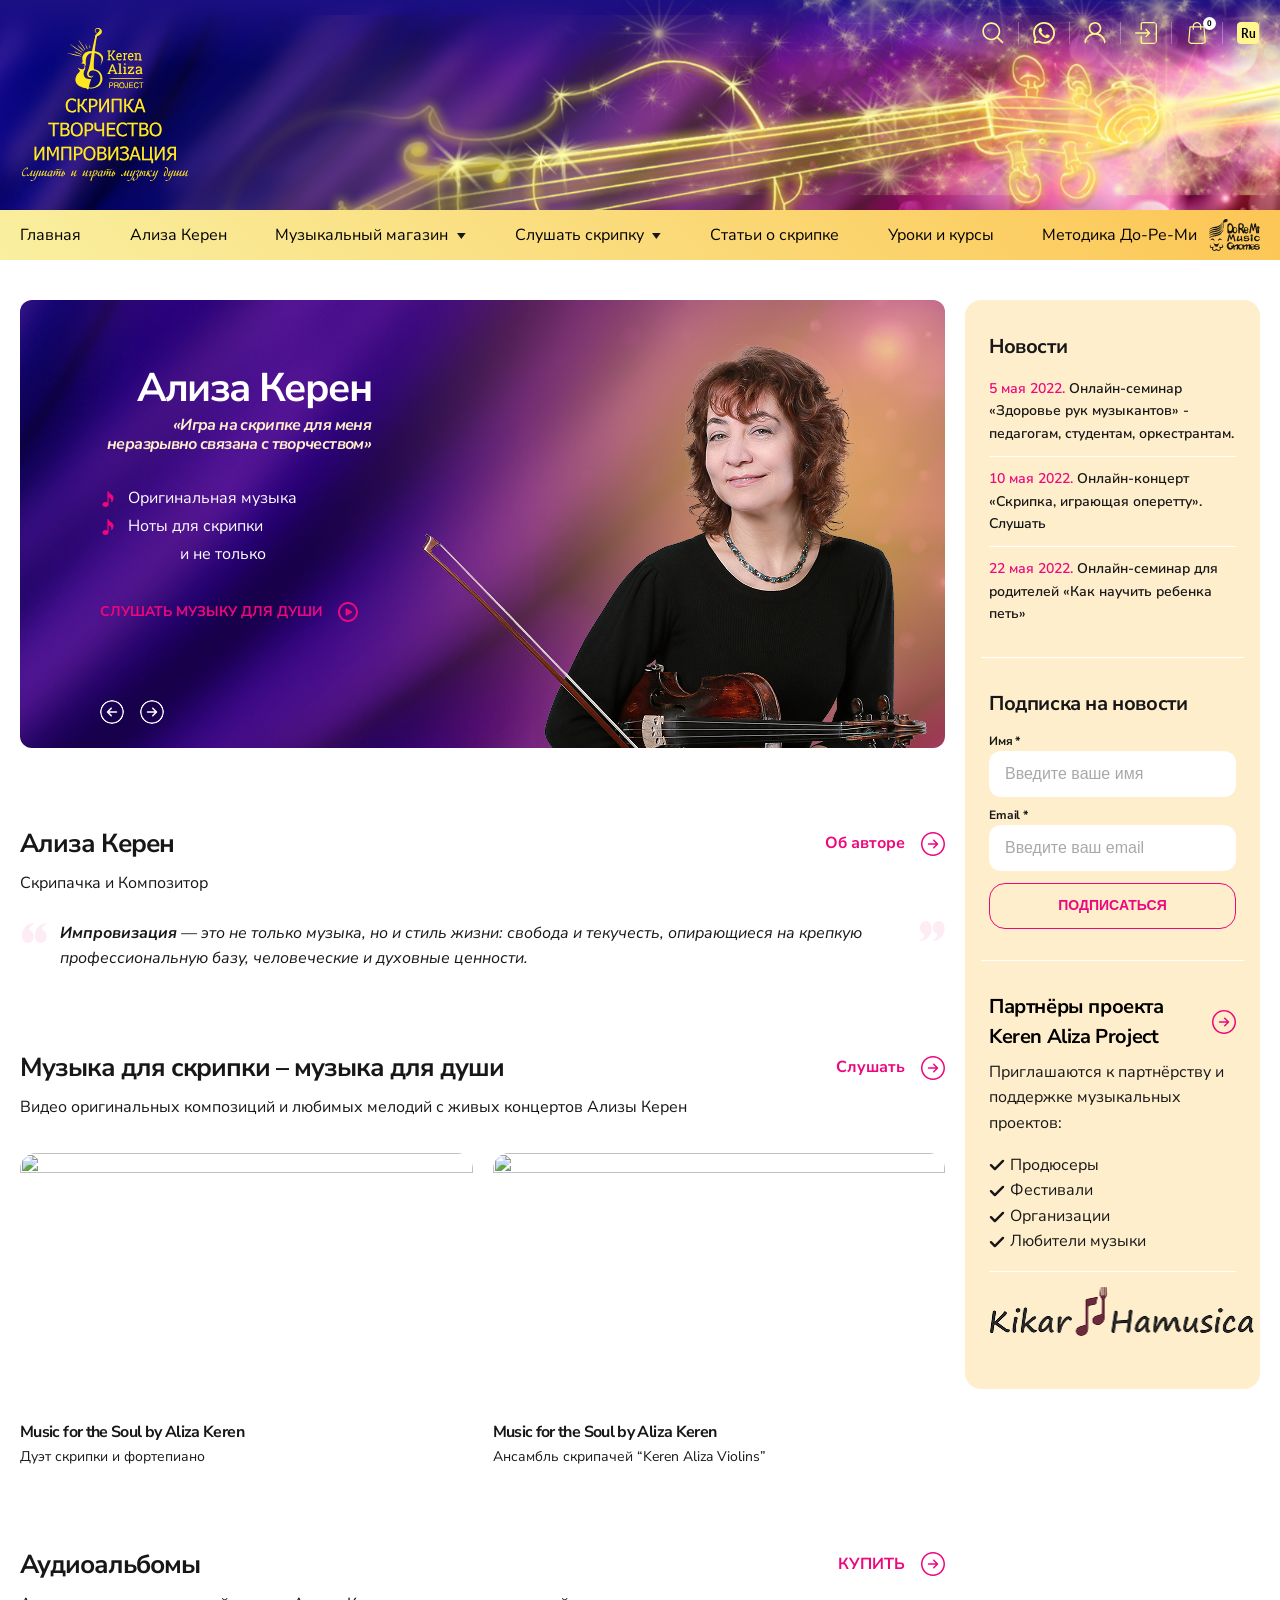
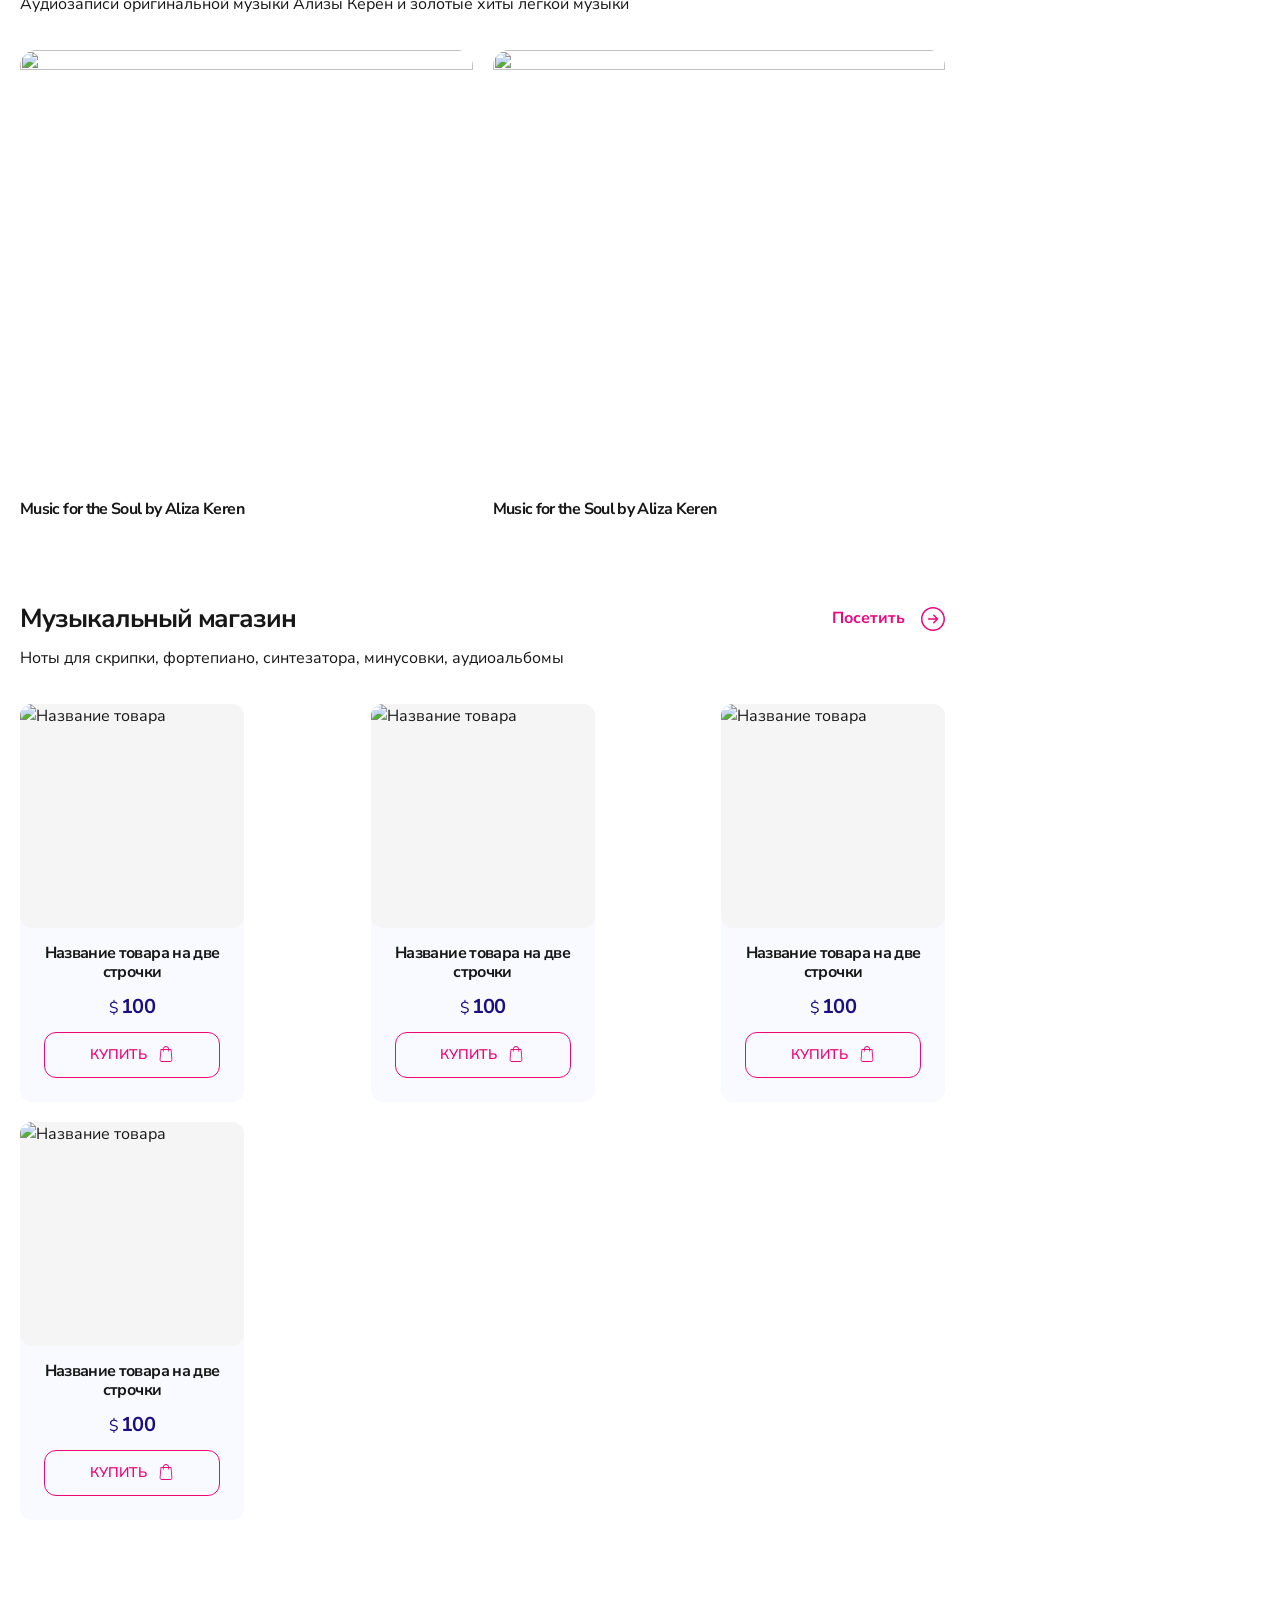
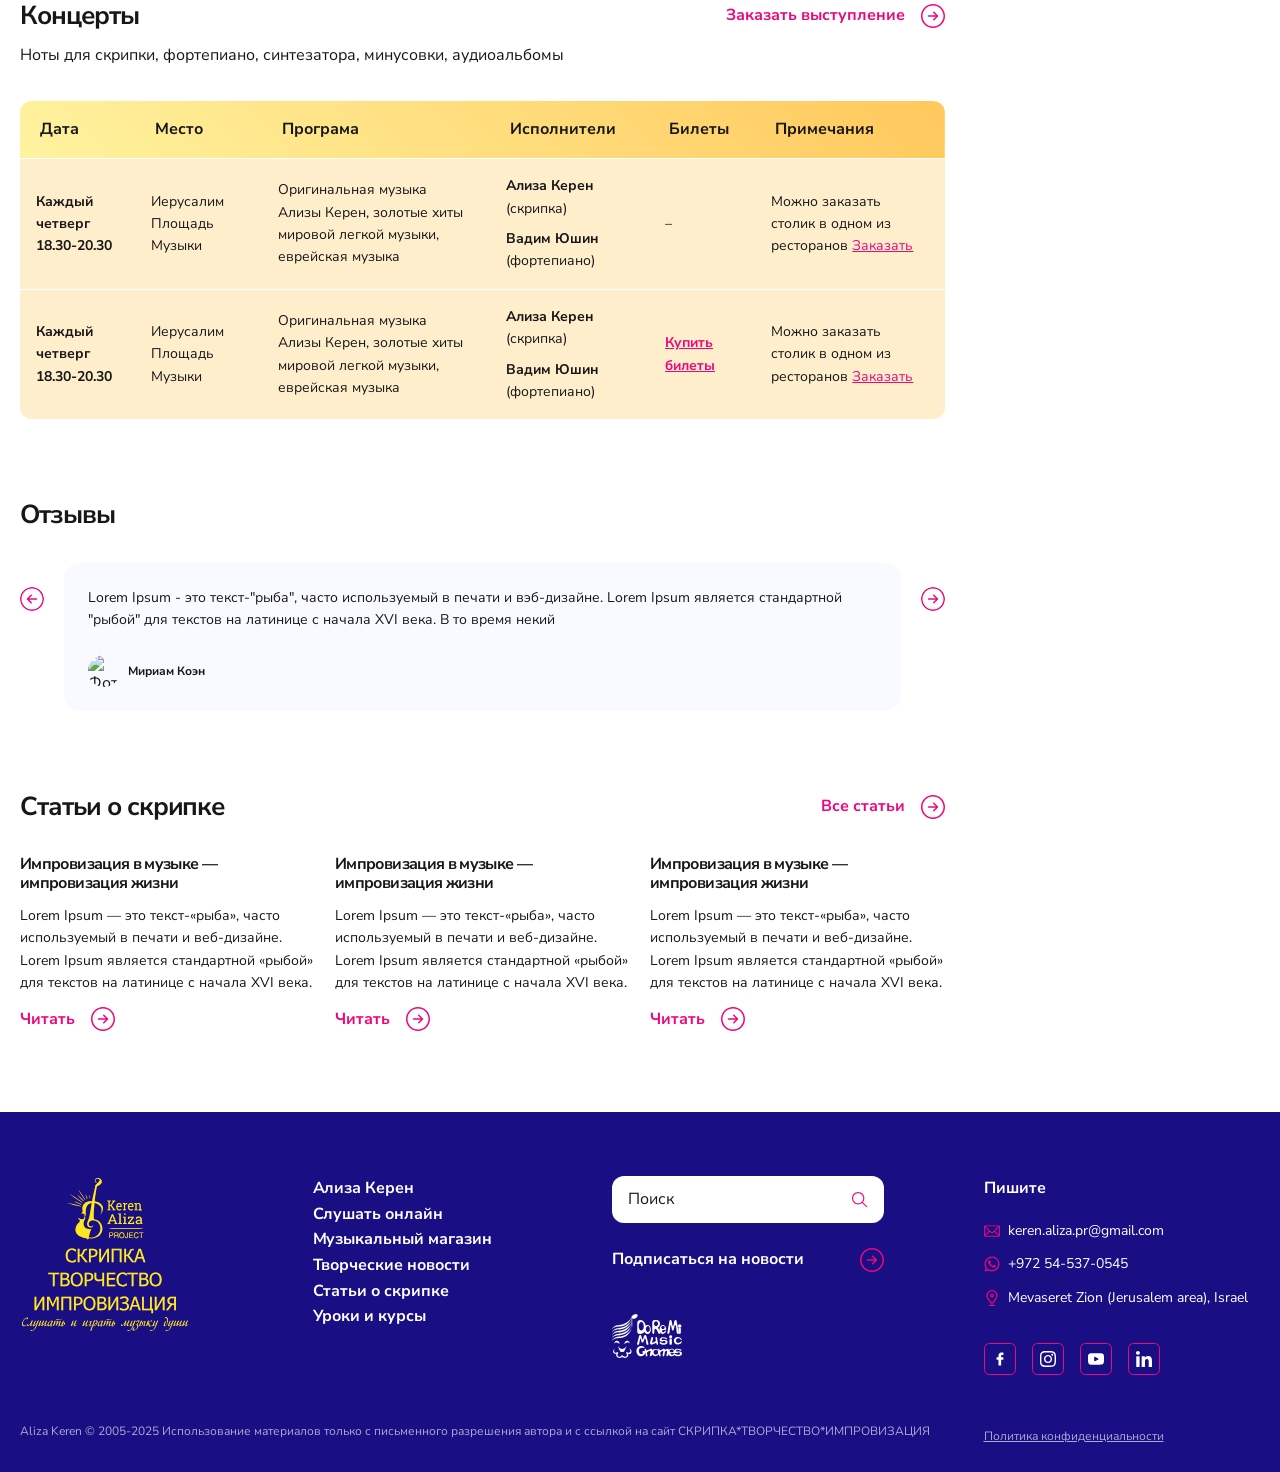
==== index.html @ bf6e474a "готовый проект" ====
<!DOCTYPE html>
<html lang="ru">

<head>
  <meta charset="UTF-8">
  <meta name="viewport" content="width=device-width, initial-scale=1.0">
  <title>Главная</title>
  <!-- Fonts -->
  <link rel="preconnect" href="https://fonts.googleapis.com">
  <link rel="preconnect" href="https://fonts.gstatic.com" crossorigin>
  <link href="https://fonts.googleapis.com/css2?family=Heebo:wght@100..900&family=Lato:ital,wght@0,100;0,300;0,400;0,700;0,900;1,100;1,300;1,400;1,700;1,900&family=Nunito+Sans:ital,opsz,wght@0,6..12,200..1000;1,6..12,200..1000&display=swap&_v=20260304234804" rel="stylesheet">

  <!-- Swiper -->
  <link rel="stylesheet" href="https://cdn.jsdelivr.net/npm/swiper@11/swiper-bundle.min.css?_v=20260304234804">

  <!-- Fancybox -->
  <link rel="stylesheet" href="https://cdn.jsdelivr.net/npm/@fancyapps/ui@5/dist/fancybox/fancybox.css?_v=20260304234804">

  <!-- Styles -->
  <link rel="stylesheet" href="css/styles.min.css?_v=20260304234804">

</head>

<body>
  <div class="header">
    <div class="header__top">
      <div class="header__top-bg"></div>
      <div class="header__top-content">
        <div class="header__top-content-left">
          <div class="header__logo">
            <a href="/" class="header__logo-link" aria-label="Keren Aliza Project - на главную">
              <img src="/img/svg/logo.svg" alt="Логотип Keren Aliza Project">
            </a>
          </div>
        </div>
        <div class="header__top-content-right">
          <ul class="header__actions">
            <li class="header__actions-item">
              <button class="header__actions-btn --search" aria-label="Поиск по сайту">
                <span class="visually-hidden">Поиск</span>
              </button>
            </li>
            <li class="header__actions-item">
              <a href="https://wa.me/79276666666" class="header__actions-btn --whatsapp" aria-label="Написать в WhatsApp">
                <span class="visually-hidden">WhatsApp</span>
              </a>
            </li>

            <li class="header__actions-item">
              <button class="header__actions-btn --user"></button>
            </li>
            <li class="header__actions-item">
              <a href="#" class="header__actions-btn --login"></a>
            </li>

            <li class="header__actions-item">
              <button class="header__actions-btn --cart" aria-label="Корзина, товаров: 0">
                <span class="header__actions-badge" aria-live="polite">0</span>
              </button>
            </li>

            <li class="header__actions-item">
              <button class="header__actions-btn --lang">Ru</button>
              <ul class="header__lang-menu">
                <li><a href="#">Ru</a></li>
                <li><a href="#">En</a></li>
              </ul>
            </li>
          </ul>
        </div>
      </div>
    </div>
    <div class="header__nav">
      <nav class="header__nav-content">
        <div class="header__app-nav" aria-label="Основная навигация">
          <a class="header__app-nav-item --shop" href="/shop">
            <img src="/img/svg/header_store.svg" alt="">
            <span>Магазин</span>
          </a>
          <button class="header__app-nav-item --menu" type="button">
            <span>Меню</span>
            <span class="header__app-nav-burger">
                        <span></span>
            </span>
          </button>
        </div>

        <ul class="header__nav-list">
          <li class="header__nav-item">
            <a href="#" class="header__nav-link">Главная</a>
          </li>
          <li class="header__nav-item">
            <a href="#" class="header__nav-link">Ализа Керен</a>
          </li>
          <li class="header__nav-item --has-submenu">
            <a href="#" class="header__nav-link">Музыкальный магазин</a>
          </li>
          <li class="header__nav-item --has-submenu">
            <a href="#" class="header__nav-link">Слушать скрипку</a>
            <div class="header__nav-submenu">
              <div class="header__nav-submenu-group">
                <h3 class="header__nav-submenu-title">Авторская музыка</h3>
                <ul class="header__nav-submenu-list">
                  <li class="header__nav-submenu-item">
                    <a href="#" class="header__nav-submenu-link">Танцевальная</a>
                  </li>
                  <li class="header__nav-submenu-item">
                    <a href="#" class="header__nav-submenu-link">Медленная</a>
                  </li>
                  <li class="header__nav-submenu-item">
                    <a href="#" class="header__nav-submenu-link">Еврейская</a>
                  </li>
                  <li class="header__nav-submenu-item">
                    <a href="#" class="header__nav-submenu-link">Песни</a>
                  </li>
                </ul>
              </div>
              <div class="header__nav-submenu-group">
                <h3 class="header__nav-submenu-title">Аранжировки и транскрипции</h3>
                <ul class="header__nav-submenu-list">
                  <li class="header__nav-submenu-item">
                    <a href="#" class="header__nav-submenu-link">Золотые хиты</a>
                  </li>
                  <li class="header__nav-submenu-item">
                    <a href="#" class="header__nav-submenu-link">Оперетта</a>
                  </li>
                  <li class="header__nav-submenu-item">
                    <a href="#" class="header__nav-submenu-link">Еврейская музыка</a>
                  </li>
                  <li class="header__nav-submenu-item">
                    <a href="#" class="header__nav-submenu-link">Ансамбли с певцами</a>
                  </li>
                </ul>
              </div>
            </div>
          </li>
          <li class="header__nav-item">
            <a href="#" class="header__nav-link">Статьи о скрипке</a>
          </li>
          <li class="header__nav-item">
            <a href="#" class="header__nav-link">Уроки и курсы</a>
          </li>
          <li class="header__nav-item --do-re-mi">
            <a href="#" class="header__nav-link">
              <span>Методика До-Ре-Ми</span>
              <img src="/img/svg/header_doremi.svg" alt="">
            </a>
          </li>
        </ul>
      </nav>
    </div>
  </div>

  <main>
    <div class="container row g-20px pt-40px pb-80px">
      <div class="col-12 col-lg-9">

        <!-- слайдер банеров -->
        <section class="banner-swiper">
          <div class="swiper banner-swiper__slider">
            <div class="swiper-wrapper">



              <div class="swiper-slide banner-swiper__slide">
                <div class="mp-banner-1">
                  <div class="mp-banner-1__content">
                    <h1 class="mp-banner-1__title">Ализа Керен</h1>

                    <blockquote class="mp-banner-1__blockquote">
                      <p>«Игра на скрипке для меня неразрывно связана с творчеством»</p>
                    </blockquote>

                    <ul class="mp-banner-1__list">
                      <li class="mp-banner-1__item">Оригинальная музыка</li>
                      <li class="mp-banner-1__item">Ноты для скрипки</li>
                      <li class="mp-banner-1__item --last">и не только</li>
                    </ul>

                    <p class="mp-banner-1__call-to-action">
                      <a class="mp-banner-1__btn" href="#">
                        <span>
                                            СЛУШАТЬ
                                            <span>МУЗЫКУ ДЛЯ ДУШИ</span>
                        </span>
                      </a>
                    </p>

                  </div>
                </div>
              </div>

              <div class="swiper-slide banner-swiper__slide">
                <div class="mp-banner-2">
                  <div class="mp-banner-2__content">
                    <h1 class="mp-banner-2__title">
                      Музыкальный магазин-бутик
                    </h1>
                    <p class="mp-banner-2__subtitle">
                      Авторская музыка Ализы Керен
                    </p>

                    <ul class="mp-banner-2__list">
                      <li class="mp-banner-2__item">Аудиоальбомы</li>
                      <li class="mp-banner-2__item">Ноты</li>
                      <li class="mp-banner-2__item">Издания</li>
                    </ul>

                    <p class="mp-banner-2__call-to-action">
                      <a class="mp-banner-2__btn btn btn-outline" href="#">
                        ПОСЕТИТЬ МАГАЗИН
                      </a>
                    </p>
                  </div>
                </div>
              </div>

              <div class="swiper-slide banner-swiper__slide">
                <div class="mp-banner-3">
                  <article class="mp-banner-3__content">
                    <p class="mp-banner-3__timep">
                      <time class="mp-banner-3__time" datetime="18:00">
                        Каждый четверг 18.00–20.00
                      </time>
                    </p>
                    <p class="mp-banner-3__address">
                      <img class="mp-banner-3__address-icon" src="../img/svg/location.svg" alt="">
                      <span class="mp-banner-3__address-text">Иерусалим, Площадь Музыки</span>
                    </p>
                    <h1 class="mp-banner-3__title">Дуэт «Keren Aliza»</h1>
                    <ul class="mp-banner-3__list">
                      <li class="mp-banner-3__item">Музыка для души Ализы Керен</li>
                      <li class="mp-banner-3__item">Золотые хиты лёгкой музыки</li>
                      <li class="mp-banner-3__item">Еврейская музыка</li>
                    </ul>
                    <p class="mp-banner-3__call-to-action">
                      <a class="mp-banner-3__btn btn btn-outline" href="#">
                        КУПИТЬ БИЛЕТЫ
                      </a>
                    </p>
                  </article>
                </div>
              </div>




            </div>
            <div class="swiper-button-prev banner-swiper__nav --prev"></div>
            <div class="swiper-button-next banner-swiper__nav --next"></div>
          </div>
        </section>

        <!-- цитата Алисы Керен -->
        <section class="pt-80px">
          <header class="section-header">
            <h2 class="section-header__title h2">Ализа Керен</h2>
            <a class="btn btn-circles-arrow" href="#">Об авторе</a>
            <p class="section-header__subtitle">Скрипачка и Композитор</p>
          </header>
          <blockquote class="blockquote --quoted mt-24px">
            <p class="text-16 fst-italic"><b>Импровизация</b> — это не только музыка, но и стиль жизни: свобода и
              текучесть, опирающиеся на крепкую профессиональную базу, человеческие и духовные ценности.</p>
          </blockquote>
        </section>

        <!-- видео с её концертов -->
        <section class="pt-80px">
          <header class="section-header">
            <h2 class="section-header__title h2">Музыка для скрипки – музыка для души</h2>
            <a class="btn btn-circles-arrow" href="#">Слушать</a>
            <p class="section-header__subtitle">Видео оригинальных композиций и любимых мелодий с живых концертов
              Ализы Керен</p>
          </header>
          <div class="row g-20px pt-32px">
            <div class="col-6">
              <article class="video-card">
                <a href="#" class="video-card__link">
                  <div class="video-card__preview">
                    <img class="video-card__image" src="https://placehold.co/468x236" alt="" />
                    <span class="video-card__play-icon" aria-hidden="true"></span>
                  </div>

                  <h3 class="video-card__title">Music for the Soul by Aliza Keren</h3>
                  <p class="video-card__description">Дуэт скрипки и фортепиано</p>
                </a>
              </article>
            </div>
            <div class="col-6">
              <article class="video-card">
                <a href="#" class="video-card__link">
                  <div class="video-card__preview">
                    <img class="video-card__image" src="https://placehold.co/468x236" alt="" />
                    <span class="video-card__play-icon" aria-hidden="true"></span>
                  </div>

                  <h3 class="video-card__title">Music for the Soul by Aliza Keren</h3>
                  <p class="video-card__description">Ансамбль скрипачей “Keren Aliza Violins”</p>
                </a>
              </article>
            </div>
          </div>
        </section>

        <!-- аудио альбомы -->
        <section class="pt-80px">
          <header class="section-header">
            <h2 class="section-header__title h2">Аудиоальбомы</h2>
            <a class="btn btn-circles-arrow" href="#">КУПИТЬ</a>
            <p class="section-header__subtitle">Аудиозаписи оригинальной музыки Ализы Керен и золотые хиты легкой
              музыки</p>
          </header>
          <div class="row g-20px pt-32px">
            <div class="col-6">
              <article class="audioalbum-card">
                <a href="#" class="audioalbum-card__link">
                  <div class="audioalbum-card__preview">
                    <img class="audioalbum-card__image" src="https://placehold.co/468x236" alt="" />
                  </div>

                  <h3 class="audioalbum-card__title">Music for the Soul by Aliza Keren</h3>
                </a>
              </article>
            </div>
            <div class="col-6">
              <article class="audioalbum-card">
                <a href="#" class="audioalbum-card__link">
                  <div class="audioalbum-card__preview">
                    <img class="audioalbum-card__image" src="https://placehold.co/468x236" alt="" />
                  </div>

                  <h3 class="audioalbum-card__title">Music for the Soul by Aliza Keren</h3>
                </a>
              </article>
            </div>
          </div>
        </section>

        <!-- музыкальный магазин -->
        <section class="pt-80px">
          <header class="section-header">
            <h2 class="section-header__title h2">Музыкальный магазин</h2>
            <a class="btn btn-circles-arrow" href="#">Посетить</a>
            <p class="section-header__subtitle">Ноты для скрипки, фортепиано, синтезатора, минусовки, аудиоальбомы
            </p>
          </header>
          <div class="mp-products pt-32px">
            <div class="mp-products__list">
              <div class="mp-products__item">
                <article class="product-card">
                  <a href="#" class="product-card__link" aria-label="Название товара на две строчки">
                    <div class="product-card__img-wrp">
                      <img class="product-card__image" src="https://placehold.co/224x200" alt="Название товара" loading="lazy">
                    </div>
                  </a>
                  <div class="product-card__body">
                    <h3 class="product-card__title">Название товара на две строчки</h3>
                    <p class="product-card__price">
                      <span class="product-card__currency">$</span>
                      <data class="product-card__amount" value="100">100</data>
                    </p>
                    <button class="product-card__action btn btn-outline btn-cart" type="button">КУПИТЬ</button>
                  </div>
                </article>
              </div>
              <div class="mp-products__item">
                <article class="product-card">
                  <a href="#" class="product-card__link" aria-label="Название товара на две строчки">
                    <div class="product-card__img-wrp">
                      <img class="product-card__image" src="https://placehold.co/224x200" alt="Название товара" loading="lazy">
                    </div>
                  </a>
                  <div class="product-card__body">
                    <h3 class="product-card__title">Название товара на две строчки</h3>
                    <p class="product-card__price">
                      <span class="product-card__currency">$</span>
                      <data class="product-card__amount" value="100">100</data>
                    </p>
                    <button class="product-card__action btn btn-outline btn-cart" type="button">КУПИТЬ</button>
                  </div>
                </article>
              </div>
              <div class="mp-products__item">
                <article class="product-card">
                  <a href="#" class="product-card__link" aria-label="Название товара на две строчки">
                    <div class="product-card__img-wrp">
                      <img class="product-card__image" src="https://placehold.co/224x200" alt="Название товара" loading="lazy">
                    </div>
                  </a>
                  <div class="product-card__body">
                    <h3 class="product-card__title">Название товара на две строчки</h3>
                    <p class="product-card__price">
                      <span class="product-card__currency">$</span>
                      <data class="product-card__amount" value="100">100</data>
                    </p>
                    <button class="product-card__action btn btn-outline btn-cart" type="button">КУПИТЬ</button>
                  </div>
                </article>
              </div>
              <div class="mp-products__item">
                <article class="product-card">
                  <a class="product-card__link" href="#" aria-label="Название товара на две строчки">
                    <div class="product-card__img-wrp">
                      <img class="product-card__image" src="https://placehold.co/224x200" alt="Название товара" loading="lazy">
                    </div>
                  </a>
                  <div class="product-card__body">
                    <h3 class="product-card__title">Название товара на две строчки</h3>
                    <p class="product-card__price">
                      <span class="product-card__currency">$</span>
                      <data class="product-card__amount" value="100">100</data>
                    </p>
                    <button class="product-card__action btn btn-outline btn-cart" type="button">КУПИТЬ</button>
                  </div>
                </article>
              </div>
            </div>
          </div>
        </section>

        <!-- таблица - график концертов -->
        <section class="pt-80px">
          <header class="section-header">
            <h2 class="section-header__title h2">Концерты</h2>
            <a class="btn btn-circles-arrow" href="#">Заказать выступление</a>
            <p class="section-header__subtitle">Ноты для скрипки, фортепиано, синтезатора, минусовки, аудиоальбомы
            </p>
          </header>

          <div class="schedule-table pt-32px">
            <table>
              <thead>
                <tr>
                  <th>Дата</th>
                  <th>Место</th>
                  <th>Програма</th>
                  <th>Исполнители</th>
                  <th>Билеты</th>
                  <th>Примечания</th>
                </tr>
              </thead>
              <tbody>
                <tr>
                  <td class="schedule-table__date">Каждый четверг 18.30-20.30</td>
                  <td class="schedule-table__place">Иерусалим Площадь Музыки</td>
                  <td class="schedule-table__program">Оригинальная музыка Ализы Керен, золотые хиты мировой
                    легкой музыки, еврейская музыка</td>
                  <td class="schedule-table__performers">
                    <div><b>Ализа Керен</b> (скрипка)</div>
                    <div><b>Вадим Юшин</b> (фортепиано)</div>
                  </td>
                  <td class="schedule-table__tickets">–</td>
                  <td class="schedule-table__notes">
                    Можно заказать столик в одном из ресторанов
                    <a href="#">Заказать</a>
                  </td>
                </tr>
                <tr>
                  <td class="schedule-table__date">Каждый четверг 18.30-20.30</td>
                  <td class="schedule-table__place">Иерусалим Площадь Музыки</td>
                  <td class="schedule-table__program">Оригинальная музыка Ализы Керен, золотые хиты мировой
                    легкой музыки, еврейская музыка</td>
                  <td class="schedule-table__performers">
                    <div><b>Ализа Керен</b> (скрипка)</div>
                    <div><b>Вадим Юшин</b> (фортепиано)</div>
                  </td>
                  <td class="schedule-table__tickets"><a href="#">Купить билеты</a></td>
                  <td class="schedule-table__notes">
                    Можно заказать столик в одном из ресторанов
                    <a href="#">Заказать</a>
                  </td>
                </tr>
              </tbody>
            </table>
          </div>
        </section>

        <!-- свайпер отзывов -->
        <section class="pt-80px">
          <header class="section-header">
            <h2 class="section-header__title h2">Отзывы</h2>
          </header>

          <div class="mp-testimonials pt-32px">
            <div class="mp-testimonials__inner swiper">
              <div class="mp-testimonials__slider swiper-wrapper">

                <div class="mp-testimonials__slide swiper-slide">
                  <article class="mp-testimonials__article">
                    <blockquote class="mp-testimonials__quote">
                      <p class="mp-testimonials__text">Lorem Ipsum - это текст-"рыба", часто используемый
                        в печати и вэб-дизайне. Lorem Ipsum является стандартной "рыбой" для текстов на
                        латинице с начала XVI века. В то время некий</p>
                      <footer class="mp-testimonials__author">
                        <img class="mp-testimonials__avatar" src="https://placehold.co/32" alt="Фотография Мириам Коэн" />
                        <cite class="mp-testimonials__name">Мириам Коэн</cite>
                      </footer>
                    </blockquote>
                  </article>
                </div>

                <div class="mp-testimonials__slide swiper-slide">
                  <article class="mp-testimonials__article">
                    <blockquote class="mp-testimonials__quote">
                      <p class="mp-testimonials__text">Lorem Ipsum - это текст-"рыба", часто используемый
                        в печати и вэб-дизайне. Lorem Ipsum является стандартной "рыбой" для текстов на
                        латинице с начала XVI века. В то время некий</p>
                      <footer class="mp-testimonials__author">
                        <img class="mp-testimonials__avatar" src="https://placehold.co/32" alt="Фотография Мириам Коэн" />
                        <cite class="mp-testimonials__name">Мириам Коэн</cite>
                      </footer>
                    </blockquote>
                  </article>
                </div>

                <div class="mp-testimonials__slide swiper-slide">
                  <article class="mp-testimonials__article">
                    <blockquote class="mp-testimonials__quote">
                      <p class="mp-testimonials__text">Lorem Ipsum - это текст-"рыба", часто используемый
                        в печати и вэб-дизайне. Lorem Ipsum является стандартной "рыбой" для текстов на
                        латинице с начала XVI века. В то время некий</p>
                      <footer class="mp-testimonials__author">
                        <img class="mp-testimonials__avatar" src="https://placehold.co/32" alt="Фотография Мириам Коэн" />
                        <cite class="mp-testimonials__name">Мириам Коэн</cite>
                      </footer>
                    </blockquote>
                  </article>
                </div>

                <div class="mp-testimonials__slide swiper-slide">
                  <article class="mp-testimonials__article">
                    <blockquote class="mp-testimonials__quote">
                      <p class="mp-testimonials__text">Lorem Ipsum - это текст-"рыба", часто используемый
                        в печати и вэб-дизайне. Lorem Ipsum является стандартной "рыбой" для текстов на
                        латинице с начала XVI века. В то время некий</p>
                      <footer class="mp-testimonials__author">
                        <img class="mp-testimonials__avatar" src="https://placehold.co/32" alt="Фотография Мириам Коэн" />
                        <cite class="mp-testimonials__name">Мириам Коэн</cite>
                      </footer>
                    </blockquote>
                  </article>
                </div>

              </div>
            </div>
            <button class="mp-testimonials__nav --prev swiper-button-prev" type="button"></button>
            <button class="mp-testimonials__nav --next swiper-button-next" type="button"></button>
          </div>
        </section>

        <!-- статьи о скрипке -->
        <section class="pt-80px">
          <header class="section-header">
            <h2 class="section-header__title h2">Статьи о скрипке</h2>
            <a class="btn btn-circles-arrow" href="#">Все статьи</a>
          </header>

          <div class="mp-articles pt-32px">
            <ul class="mp-articles__list">
              <li class="mp-articles__item">
                <article class="mp-article-card">
                  <h3 class="mp-article-card__title">
                    <a class="mp-article-card__title-link" href="#">
                      Импровизация в музыке — импровизация жизни
                    </a>
                  </h3>

                  <p class="mp-article-card__excerpt">
                    Lorem Ipsum — это текст-«рыба», часто используемый в печати
                    и веб-дизайне. Lorem Ipsum является стандартной «рыбой»
                    для текстов на латинице с начала XVI века.
                  </p>

                  <p class="mp-article-card__read-more">
                    <a class="btn btn-circles-arrow" href="#">Читать</a>
                  </p>
                </article>
              </li>
              <li class="mp-articles__item">
                <article class="mp-article-card">
                  <h3 class="mp-article-card__title">
                    <a class="mp-article-card__title-link" href="#">
                      Импровизация в музыке — импровизация жизни
                    </a>
                  </h3>

                  <p class="mp-article-card__excerpt">
                    Lorem Ipsum — это текст-«рыба», часто используемый в печати
                    и веб-дизайне. Lorem Ipsum является стандартной «рыбой»
                    для текстов на латинице с начала XVI века.
                  </p>

                  <p class="mp-article-card__read-more">
                    <a class="btn btn-circles-arrow" href="#">Читать</a>
                  </p>
                </article>
              </li>
              <li class="mp-articles__item">
                <article class="mp-article-card">
                  <h3 class="mp-article-card__title">
                    <a class="mp-article-card__title-link" href="#">
                      Импровизация в музыке — импровизация жизни
                    </a>
                  </h3>

                  <p class="mp-article-card__excerpt">
                    Lorem Ipsum — это текст-«рыба», часто используемый в печати
                    и веб-дизайне. Lorem Ipsum является стандартной «рыбой»
                    для текстов на латинице с начала XVI века.
                  </p>

                  <p class="mp-article-card__read-more">
                    <a class="btn btn-circles-arrow" href="#">Читать</a>
                  </p>
                </article>
              </li>
            </ul>
          </div>


        </section>

      </div>
      <div class="col-12 col-lg-3">
        <aside class="sidebar-menu sidebar-menu--static">
          <div class="sidebar-menu__body px-16px py-32px">
            <div class="sidebar-menu__content">
              <div class="sidebar-newslist">
                <h3 class="sidebar-newslist__title">Новости</h3>
                <ul class="sidebar-newslist__items">
                  <li class="sidebar-newslist__item">
                    <a class="sidebar-newslist__link" href="#">
                      <time class="sidebar-newslist__date">5 мая 2022.</time>
                      <span class="sidebar-newslist__text">Онлайн-семинар «Здоровье рук музыкантов» - педагогам, студентам, оркестрантам.</span>
                    </a>
                  </li>
                  <li class="sidebar-newslist__item">
                    <a class="sidebar-newslist__link" href="#">
                      <time class="sidebar-newslist__date">10 мая 2022.</time>
                      <span class="sidebar-newslist__text">Онлайн-концерт «Скрипка, играющая оперетту». Слушать</span>
                    </a>
                  </li>
                  <li class="sidebar-newslist__item">
                    <a class="sidebar-newslist__link" href="#">
                      <time class="sidebar-newslist__date">22 мая 2022.</time>
                      <span class="sidebar-newslist__text">Онлайн-семинар для родителей «Как научить ребенка петь»</span>
                    </a>
                  </li>
                </ul>
              </div>
            </div>

            <div class="sidebar-menu__content">
              <form class="sidebar-subscribe">
                <h3 class="sidebar-subscribe__title">Подписка на новости</h3>
                <label class="sidebar-subscribe__label" for="name">
                  <span>Имя</span>
                  <span>*</span>
                </label>
                <input class="sidebar-subscribe__input" name="name" id="name" type="text" placeholder="Введите ваше имя" required>

                <label class="sidebar-subscribe__label" for="email">
                  <span>Email</span>
                  <span>*</span>
                </label>
                <input class="sidebar-subscribe__input" name="email" id="email" type="email" placeholder="Введите ваш email" required>
                <button class="sidebar-subscribe__submit" type="submit">ПОДПИСАТЬСЯ</button>
              </form>
            </div>

            <div class="sidebar-menu__content">
              <div class="sidebar-partners">
                <a class="sidebar-partners__title" href="#">
                  <span>Партнёры проекта Keren Aliza Project</span>
                </a>
                <p class="sidebar-partners__p">Приглашаются к партнёрству и поддержке музыкальных проектов:</p>
                <ul class="sidebar-partners__list">
                  <li class="sidebar-partners__item">Продюсеры</li>
                  <li class="sidebar-partners__item">Фестивали</li>
                  <li class="sidebar-partners__item">Организации</li>
                  <li class="sidebar-partners__item">Любители музыки</li>
                </ul>
                <a class="sidebar-partners__imglink" href="#">
                  <img class="sidebar-partners__img" src="img/kikarHamusicaLOGO11.png" alt="Логотип Kikar Hamusica">
                </a>
              </div>
            </div>
          </div>
        </aside>
      </div>
    </div>
  </main>

  <footer class="footer">
    <div class="footer__layout">
      <div class="footer__brand">
        <a href="#" class="footer__brand-link">
          <img class="footer__brand-logo" src="/img/svg/logo.svg" alt="">
        </a>
      </div>
      <nav class="footer__navigation">
        <ul class="footer__navigation-items">
          <li class="footer__navigation-item">
            <a class="footer__navigation-link" href="#">Ализа Керен</a>
          </li>
          <li class="footer__navigation-item">
            <a class="footer__navigation-link" href="#">Слушать онлайн</a>
          </li>
          <li class="footer__navigation-item">
            <a class="footer__navigation-link" href="#">Музыкальный магазин</a>
          </li>
          <li class="footer__navigation-item">
            <a class="footer__navigation-link" href="#">Творческие новости</a>
          </li>
          <li class="footer__navigation-item">
            <a class="footer__navigation-link" href="#">Статьи о скрипке</a>
          </li>
          <li class="footer__navigation-item">
            <a class="footer__navigation-link" href="#">Уроки и курсы</a>
          </li>
        </ul>
      </nav>
      <div class="footer__search">
        <form action="javascript:void();" class="footer__search-box">
          <input type="text" name="search" class="footer__search-field" placeholder="Поиск">
        </form>
        <a class="footer__newsletter-link" href="#">
          <span>Подписаться на новости</span>
        </a>
      </div>
      <div class="footer__partner">
        <a href="#" class="footer__partner-link">
          <img class="footer__partner-logo" src="/img/svg/footer_doremi.svg" alt="">
        </a>
      </div>
      <div class="footer__contacts">
        <div class="footer__contacts-title">Пишите</div>
        <ul class="footer__contacts-items">
          <li class="footer__contacts-item --mail">
            <a href="#">keren.aliza.pr@gmail.com</a>
          </li>
          <li class="footer__contacts-item --whatsapp">
            <a href="#">+972 54-537-0545</a>
          </li>
          <li class="footer__contacts-item --address">
            <a href="#">Mevaseret Zion (Jerusalem area), Israel</a>
          </li>
        </ul>
        <ul class="footer__contacts-socials">
          <li class="footer__contacts-social">
            <a class="footer__contacts-social-link" href="#">
              <svg width="16" height="16" viewBox="0 0 16 16" fill="none" xmlns="http://www.w3.org/2000/svg">
                <path d="M6.46395 8.83172C6.41595 8.83172 5.35995 8.83172 4.87995 8.83172C4.62395 8.83172 4.54395 8.73572 4.54395 8.49572C4.54395 7.85572 4.54395 7.19972 4.54395 6.55972C4.54395 6.30372 4.63995 6.22372 4.87995 6.22372H6.46395C6.46395 6.17572 6.46395 5.24772 6.46395 4.81572C6.46395 4.17572 6.57595 3.56772 6.89595 3.00772C7.23195 2.43172 7.71195 2.04772 8.31995 1.82372C8.71995 1.67972 9.11995 1.61572 9.55195 1.61572H11.1199C11.3439 1.61572 11.4399 1.71172 11.4399 1.93572V3.75972C11.4399 3.98372 11.3439 4.07972 11.1199 4.07972C10.6879 4.07972 10.2559 4.07972 9.82395 4.09572C9.39195 4.09572 9.16795 4.30372 9.16795 4.75172C9.15195 5.23172 9.16795 5.69572 9.16795 6.19172H11.0239C11.2799 6.19172 11.3759 6.28772 11.3759 6.54372V8.47972C11.3759 8.73572 11.2959 8.81572 11.0239 8.81572C10.4479 8.81572 9.21595 8.81572 9.16795 8.81572V14.0317C9.16795 14.3037 9.08795 14.3997 8.79995 14.3997C8.12795 14.3997 7.47195 14.3997 6.79995 14.3997C6.55995 14.3997 6.46395 14.3037 6.46395 14.0637C6.46395 12.3837 6.46395 8.87972 6.46395 8.83172Z" />
              </svg>
            </a>
          </li>
          <li class="footer__contacts-social">
            <a class="footer__contacts-social-link" href="#">
              <svg width="16" height="16" viewBox="0 0 16 16" fill="none" xmlns="http://www.w3.org/2000/svg">
                <g clip-path="url(#clip0_4588_23895)">
                  <path d="M8.00279 3.89209C5.73413 3.89209 3.89746 5.73076 3.89746 7.99742C3.89746 10.2661 5.73613 12.1028 8.00279 12.1028C10.2715 12.1028 12.1081 10.2641 12.1081 7.99742C12.1081 5.72876 10.2695 3.89209 8.00279 3.89209ZM8.00279 10.6621C6.53013 10.6621 5.33813 9.46942 5.33813 7.99742C5.33813 6.52542 6.53079 5.33276 8.00279 5.33276C9.47479 5.33276 10.6675 6.52542 10.6675 7.99742C10.6681 9.46942 9.47546 10.6621 8.00279 10.6621Z" />
                  <path d="M11.2988 0.0507461C9.82682 -0.0179206 6.18082 -0.0145873 4.70749 0.0507461C3.41282 0.111413 2.27082 0.424079 1.35015 1.34475C-0.188515 2.88341 0.00815151 4.95675 0.00815151 7.99741C0.00815151 11.1094 -0.165182 13.1347 1.35015 14.6501C2.89482 16.1941 4.99815 15.9921 8.00282 15.9921C11.0855 15.9921 12.1495 15.9941 13.2395 15.5721C14.7215 14.9967 15.8402 13.6721 15.9495 11.2927C16.0188 9.82008 16.0148 6.17475 15.9495 4.70141C15.8175 1.89275 14.3102 0.189413 11.2988 0.0507461ZM13.6288 13.6321C12.6202 14.6407 11.2208 14.5507 7.98349 14.5507C4.65015 14.5507 3.31348 14.6001 2.33815 13.6221C1.21482 12.5041 1.41815 10.7087 1.41815 7.98675C1.41815 4.30341 1.04015 1.65075 4.73682 1.46141C5.58615 1.43141 5.83615 1.42141 7.97415 1.42141L8.00415 1.44141C11.5568 1.44141 14.3442 1.06941 14.5115 4.76541C14.5495 5.60875 14.5582 5.86208 14.5582 7.99675C14.5575 11.2914 14.6202 12.6361 13.6288 13.6321Z" />
                  <path d="M12.2706 4.68917C12.8004 4.68917 13.2299 4.25967 13.2299 3.72984C13.2299 3.20002 12.8004 2.77051 12.2706 2.77051C11.7408 2.77051 11.3113 3.20002 11.3113 3.72984C11.3113 4.25967 11.7408 4.68917 12.2706 4.68917Z" />
                </g>
                <defs>
                  <clipPath id="clip0_4588_23895">
                    <rect width="16" height="16" fill="white" />
                  </clipPath>
                </defs>
              </svg>
            </a>
          </li>
          <li class="footer__contacts-social">
            <a class="footer__contacts-social-link" href="#">
              <svg width="16" height="16" viewBox="0 0 16 16" fill="none" xmlns="http://www.w3.org/2000/svg">
                <path d="M15.3764 3.33624C14.7988 2.64968 13.7325 2.36963 11.6961 2.36963H4.30379C2.22075 2.36963 1.13636 2.66775 0.560981 3.39869C0 4.11136 0 5.16142 0 6.61474V9.38475C0 12.2003 0.6656 13.6298 4.30379 13.6298H11.6961C13.4621 13.6298 14.4407 13.3827 15.0738 12.7768C15.723 12.1555 16 11.141 16 9.38475V6.61474C16 5.08209 15.9566 4.02584 15.3764 3.33624ZM10.2721 8.38217L6.91525 10.1365C6.84021 10.1758 6.75814 10.1952 6.67618 10.1952C6.58338 10.1952 6.49079 10.1702 6.40877 10.1206C6.25435 10.027 6.16005 9.85964 6.16005 9.6791V6.1816C6.16005 6.00137 6.25409 5.83414 6.40821 5.74052C6.56237 5.64689 6.75412 5.64049 6.91406 5.72359L10.2709 7.46666C10.4417 7.55533 10.5489 7.73164 10.5492 7.924C10.5494 8.11652 10.4426 8.29309 10.2721 8.38217Z" />
              </svg>
            </a>
          </li>
          <li class="footer__contacts-social">
            <a class="footer__contacts-social-link" href="#">
              <svg width="16" height="16" viewBox="0 0 16 16" fill="none" xmlns="http://www.w3.org/2000/svg">
                <g clip-path="url(#clip0_4588_23906)">
                  <path d="M15.9958 16L15.9998 15.9993V10.1313C15.9998 7.26065 15.3818 5.04932 12.0258 5.04932C10.4125 5.04932 9.32985 5.93465 8.88785 6.77398H8.84118V5.31732H5.65918V15.9993H8.97251V10.71C8.97251 9.31732 9.23651 7.97065 10.9612 7.97065C12.6605 7.97065 12.6858 9.55998 12.6858 10.7993V16H15.9958Z" />
                  <path d="M0.263916 5.31787H3.58125V15.9999H0.263916V5.31787Z" />
                  <path d="M1.92133 0C0.860667 0 0 0.860667 0 1.92133C0 2.982 0.860667 3.86067 1.92133 3.86067C2.982 3.86067 3.84267 2.982 3.84267 1.92133C3.842 0.860667 2.98133 0 1.92133 0Z" />
                </g>
                <defs>
                  <clipPath id="clip0_4588_23906">
                    <rect width="16" height="16" fill="white" />
                  </clipPath>
                </defs>
              </svg>
            </a>
          </li>
        </ul>

      </div>
      <div class="footer__legal">
        <span>Aliza Keren © 2005-2025 Использование материалов только с письменного разрешения автора и с ссылкой на
                сайт СКРИПКА*ТВОРЧЕСТВО*ИМПРОВИЗАЦИЯ</span>
      </div>
      <div class="footer__privacy">
        <a class="footer__privacy-link" href="#">Политика конфиденциальности</a>
      </div>
    </div>
  </footer>
  <!-- Swiper -->
  <script src="https://cdn.jsdelivr.net/npm/swiper@11/swiper-bundle.min.js?_v=20260304234804"></script>

  <!-- Fancybox -->
  <script src="https://cdn.jsdelivr.net/npm/@fancyapps/ui@5/dist/fancybox/fancybox.umd.js?_v=20260304234804"></script>

  <!-- Main script -->
  <script src="js/index.min.js?_v=20260304234804"></script>

</body>

</html>
---- css/styles.min.css ----
abbr,address,article,aside,audio,b,blockquote,body,canvas,caption,cite,code,dd,del,details,dfn,div,dl,dt,em,fieldset,figcaption,figure,footer,form,h1,h2,h3,h4,h5,h6,header,hgroup,html,i,iframe,img,ins,kbd,label,legend,li,mark,menu,nav,object,ol,p,pre,q,samp,section,small,span,strong,sub,summary,sup,table,tbody,td,tfoot,th,thead,time,tr,ul,var,video{margin:0;padding:0;border:0;outline:0;font-size:100%;vertical-align:baseline;background:0 0}body{line-height:1}article,aside,details,figcaption,figure,footer,header,hgroup,menu,nav,section{display:block}nav ul{list-style:none}blockquote,q{quotes:none}blockquote:after,blockquote:before,q:after,q:before{content:"";content:none}a{margin:0;padding:0;font-size:100%;vertical-align:baseline;background:0 0}ins{background-color:#ff9;color:#000;text-decoration:none}mark{background-color:#ff9;color:#000;font-style:italic;font-weight:700}del{text-decoration:line-through}abbr[title],dfn[title]{border-bottom:1px dotted;cursor:help}table{border-collapse:collapse;border-spacing:0}hr{display:block;height:1px;border:0;border-top:1px solid #ccc;margin:1em 0;padding:0}input,select{vertical-align:middle}*,::after,::before{-webkit-box-sizing:border-box;box-sizing:border-box}body,html{height:100%}body{color:#171717;font-family:"Nunito Sans",sans-serif;font-size:16px;line-height:160%;font-weight:400;letter-spacing:0}img{display:block}ul{list-style:none}body.--no-scroll{overflow:hidden}.d-none{display:none!important}.h1,h1{margin:0;font-family:"Nunito Sans",sans-serif;font-weight:700;font-size:40px;line-height:120%;letter-spacing:-.04em}.h2,h2{margin:0;font-family:"Nunito Sans",sans-serif;font-weight:700;font-size:26px;line-height:120%;letter-spacing:-.04em}.h3,h3{margin:0;font-family:"Nunito Sans",sans-serif;font-weight:700;font-size:20px;line-height:120%;letter-spacing:-.04em}.h4,h4{margin:0;font-family:"Nunito Sans",sans-serif;font-weight:700;font-size:16px;line-height:120%;letter-spacing:-.04em}.h5,h5{margin:0;font-family:"Nunito Sans",sans-serif;font-weight:700;font-size:16px;line-height:120%;letter-spacing:-.04em;font-size:14px}.h6,h6{margin:0;font-family:"Nunito Sans",sans-serif;font-weight:700;font-size:16px;line-height:120%;letter-spacing:-.04em;font-size:12px}.text-12{font-family:"Nunito Sans",sans-serif;font-size:12px;line-height:140%;font-weight:400;letter-spacing:0}.text-12-bold,.text-12.fw-bold{font-weight:700}.text-14{font-family:"Nunito Sans",sans-serif;font-size:14px;line-height:160%;font-weight:400;letter-spacing:0}.text-14-bold,.text-14.fw-bold{font-weight:700}.text-16{font-family:"Nunito Sans",sans-serif;font-size:16px;line-height:160%;font-weight:400;letter-spacing:0}.text-16-medium,.text-16.fw-medium{font-weight:500}.text-16-bold,.text-16.fw-bold{font-weight:700}.text-16-bold-italic{font-weight:700;font-style:italic;line-height:120%;letter-spacing:-.04em}.text-muted{color:#6c757d}.text-primary{color:#190e83}.text-start{text-align:left}.text-center{text-align:center}.text-end{text-align:right}.text-lowercase{text-transform:lowercase}.text-uppercase{text-transform:uppercase}.text-capitalize{text-transform:capitalize}.fw-regular{font-weight:400}.fw-medium{font-weight:500}.fw-semibold{font-weight:600}.fw-bold{font-weight:700}.fst-normal{font-style:normal}.fst-italic{font-style:italic}.text-nowrap{white-space:nowrap}.text-truncate{overflow:hidden;text-overflow:ellipsis;white-space:nowrap}.green-box,.red-box{height:200px;width:100%;border-radius:20px;background-color:red}.green-box{background-color:green}.container{max-width:1360px;padding:0 20px;margin:0 auto}.container-fluid{width:100%;padding:0 20px}.row{display:-ms-grid;display:grid;-ms-grid-columns:(1fr)[12];grid-template-columns:repeat(12,1fr)}.row-cols-1{-ms-grid-columns:(1fr)[1];grid-template-columns:repeat(1,1fr)}.row-cols-1>*{-ms-grid-column-span:1;grid-column:span 1}.row-cols-2{-ms-grid-columns:(1fr)[2];grid-template-columns:repeat(2,1fr)}.row-cols-2>*{-ms-grid-column-span:1;grid-column:span 1}.row-cols-3{-ms-grid-columns:(1fr)[3];grid-template-columns:repeat(3,1fr)}.row-cols-3>*{-ms-grid-column-span:1;grid-column:span 1}.row-cols-4{-ms-grid-columns:(1fr)[4];grid-template-columns:repeat(4,1fr)}.row-cols-4>*{-ms-grid-column-span:1;grid-column:span 1}.row-cols-5{-ms-grid-columns:(1fr)[5];grid-template-columns:repeat(5,1fr)}.row-cols-5>*{-ms-grid-column-span:1;grid-column:span 1}.row-cols-6{-ms-grid-columns:(1fr)[6];grid-template-columns:repeat(6,1fr)}.row-cols-6>*{-ms-grid-column-span:1;grid-column:span 1}.row-cols-7{-ms-grid-columns:(1fr)[7];grid-template-columns:repeat(7,1fr)}.row-cols-7>*{-ms-grid-column-span:1;grid-column:span 1}.row-cols-8{-ms-grid-columns:(1fr)[8];grid-template-columns:repeat(8,1fr)}.row-cols-8>*{-ms-grid-column-span:1;grid-column:span 1}.row-cols-9{-ms-grid-columns:(1fr)[9];grid-template-columns:repeat(9,1fr)}.row-cols-9>*{-ms-grid-column-span:1;grid-column:span 1}.row-cols-10{-ms-grid-columns:(1fr)[10];grid-template-columns:repeat(10,1fr)}.row-cols-10>*{-ms-grid-column-span:1;grid-column:span 1}.row-cols-11{-ms-grid-columns:(1fr)[11];grid-template-columns:repeat(11,1fr)}.row-cols-11>*{-ms-grid-column-span:1;grid-column:span 1}.row-cols-12{-ms-grid-columns:(1fr)[12];grid-template-columns:repeat(12,1fr)}.row-cols-12>*{-ms-grid-column-span:1;grid-column:span 1}.col-1{-ms-grid-column-span:1;grid-column:span 1}.col-2{-ms-grid-column-span:2;grid-column:span 2}.col-3{-ms-grid-column-span:3;grid-column:span 3}.col-4{-ms-grid-column-span:4;grid-column:span 4}.col-5{-ms-grid-column-span:5;grid-column:span 5}.col-6{-ms-grid-column-span:6;grid-column:span 6}.col-7{-ms-grid-column-span:7;grid-column:span 7}.col-8{-ms-grid-column-span:8;grid-column:span 8}.col-9{-ms-grid-column-span:9;grid-column:span 9}.col-10{-ms-grid-column-span:10;grid-column:span 10}.col-11{-ms-grid-column-span:11;grid-column:span 11}.col-12{-ms-grid-column-span:12;grid-column:span 12}.g-0{gap:0}.gx-0{-webkit-column-gap:0;-moz-column-gap:0;column-gap:0}.gy-0{row-gap:0}.g-1{gap:.25rem}.gx-1{-webkit-column-gap:.25rem;-moz-column-gap:.25rem;column-gap:.25rem}.gy-1{row-gap:.25rem}.g-2{gap:.5rem}.gx-2{-webkit-column-gap:.5rem;-moz-column-gap:.5rem;column-gap:.5rem}.gy-2{row-gap:.5rem}.g-3{gap:1rem}.gx-3{-webkit-column-gap:1rem;-moz-column-gap:1rem;column-gap:1rem}.gy-3{row-gap:1rem}.g-4{gap:1.5rem}.gx-4{-webkit-column-gap:1.5rem;-moz-column-gap:1.5rem;column-gap:1.5rem}.gy-4{row-gap:1.5rem}.g-5{gap:3rem}.gx-5{-webkit-column-gap:3rem;-moz-column-gap:3rem;column-gap:3rem}.gy-5{row-gap:3rem}.g-20px{gap:20px}.gx-20px{-webkit-column-gap:20px;-moz-column-gap:20px;column-gap:20px}.gy-20px{row-gap:20px}.g-32px{gap:32px}.gx-32px{-webkit-column-gap:32px;-moz-column-gap:32px;column-gap:32px}.gy-32px{row-gap:32px}.g-40px{gap:40px}.gx-40px{-webkit-column-gap:40px;-moz-column-gap:40px;column-gap:40px}.gy-40px{row-gap:40px}.m-auto{margin:auto!important}.mx-auto{margin-left:auto!important;margin-right:auto!important}.my-auto{margin-top:auto!important;margin-bottom:auto!important}.mt-auto{margin-top:auto!important}.mb-auto{margin-bottom:auto!important}.ms-auto{margin-left:auto!important}.me-auto{margin-right:auto!important}.p-auto{padding:auto!important}.px-auto{padding-left:auto!important;padding-right:auto!important}.py-auto{padding-top:auto!important;padding-bottom:auto!important}.pt-auto{padding-top:auto!important}.pb-auto{padding-bottom:auto!important}.ps-auto{padding-left:auto!important}.pe-auto{padding-right:auto!important}.m-0{margin:0!important}.mx-0{margin-left:0!important;margin-right:0!important}.my-0{margin-top:0!important;margin-bottom:0!important}.mt-0{margin-top:0!important}.mb-0{margin-bottom:0!important}.ms-0{margin-left:0!important}.me-0{margin-right:0!important}.p-0{padding:0!important}.px-0{padding-left:0!important;padding-right:0!important}.py-0{padding-top:0!important;padding-bottom:0!important}.pt-0{padding-top:0!important}.pb-0{padding-bottom:0!important}.ps-0{padding-left:0!important}.pe-0{padding-right:0!important}.m-1{margin:.25rem!important}.mx-1{margin-left:.25rem!important;margin-right:.25rem!important}.my-1{margin-top:.25rem!important;margin-bottom:.25rem!important}.mt-1{margin-top:.25rem!important}.mb-1{margin-bottom:.25rem!important}.ms-1{margin-left:.25rem!important}.me-1{margin-right:.25rem!important}.p-1{padding:.25rem!important}.px-1{padding-left:.25rem!important;padding-right:.25rem!important}.py-1{padding-top:.25rem!important;padding-bottom:.25rem!important}.pt-1{padding-top:.25rem!important}.pb-1{padding-bottom:.25rem!important}.ps-1{padding-left:.25rem!important}.pe-1{padding-right:.25rem!important}.m-2{margin:.5rem!important}.mx-2{margin-left:.5rem!important;margin-right:.5rem!important}.my-2{margin-top:.5rem!important;margin-bottom:.5rem!important}.mt-2{margin-top:.5rem!important}.mb-2{margin-bottom:.5rem!important}.ms-2{margin-left:.5rem!important}.me-2{margin-right:.5rem!important}.p-2{padding:.5rem!important}.px-2{padding-left:.5rem!important;padding-right:.5rem!important}.py-2{padding-top:.5rem!important;padding-bottom:.5rem!important}.pt-2{padding-top:.5rem!important}.pb-2{padding-bottom:.5rem!important}.ps-2{padding-left:.5rem!important}.pe-2{padding-right:.5rem!important}.m-3{margin:1rem!important}.mx-3{margin-left:1rem!important;margin-right:1rem!important}.my-3{margin-top:1rem!important;margin-bottom:1rem!important}.mt-3{margin-top:1rem!important}.mb-3{margin-bottom:1rem!important}.ms-3{margin-left:1rem!important}.me-3{margin-right:1rem!important}.p-3{padding:1rem!important}.px-3{padding-left:1rem!important;padding-right:1rem!important}.py-3{padding-top:1rem!important;padding-bottom:1rem!important}.pt-3{padding-top:1rem!important}.pb-3{padding-bottom:1rem!important}.ps-3{padding-left:1rem!important}.pe-3{padding-right:1rem!important}.m-4{margin:1.5rem!important}.mx-4{margin-left:1.5rem!important;margin-right:1.5rem!important}.my-4{margin-top:1.5rem!important;margin-bottom:1.5rem!important}.mt-4{margin-top:1.5rem!important}.mb-4{margin-bottom:1.5rem!important}.ms-4{margin-left:1.5rem!important}.me-4{margin-right:1.5rem!important}.p-4{padding:1.5rem!important}.px-4{padding-left:1.5rem!important;padding-right:1.5rem!important}.py-4{padding-top:1.5rem!important;padding-bottom:1.5rem!important}.pt-4{padding-top:1.5rem!important}.pb-4{padding-bottom:1.5rem!important}.ps-4{padding-left:1.5rem!important}.pe-4{padding-right:1.5rem!important}.m-5{margin:3rem!important}.mx-5{margin-left:3rem!important;margin-right:3rem!important}.my-5{margin-top:3rem!important;margin-bottom:3rem!important}.mt-5{margin-top:3rem!important}.mb-5{margin-bottom:3rem!important}.ms-5{margin-left:3rem!important}.me-5{margin-right:3rem!important}.p-5{padding:3rem!important}.px-5{padding-left:3rem!important;padding-right:3rem!important}.py-5{padding-top:3rem!important;padding-bottom:3rem!important}.pt-5{padding-top:3rem!important}.pb-5{padding-bottom:3rem!important}.ps-5{padding-left:3rem!important}.pe-5{padding-right:3rem!important}.m-12px{margin:12px!important}.mx-12px{margin-left:12px!important;margin-right:12px!important}.my-12px{margin-top:12px!important;margin-bottom:12px!important}.mt-12px{margin-top:12px!important}.mb-12px{margin-bottom:12px!important}.ms-12px{margin-left:12px!important}.me-12px{margin-right:12px!important}.p-12px{padding:12px!important}.px-12px{padding-left:12px!important;padding-right:12px!important}.py-12px{padding-top:12px!important;padding-bottom:12px!important}.pt-12px{padding-top:12px!important}.pb-12px{padding-bottom:12px!important}.ps-12px{padding-left:12px!important}.pe-12px{padding-right:12px!important}.m-16px{margin:16px!important}.mx-16px{margin-left:16px!important;margin-right:16px!important}.my-16px{margin-top:16px!important;margin-bottom:16px!important}.mt-16px{margin-top:16px!important}.mb-16px{margin-bottom:16px!important}.ms-16px{margin-left:16px!important}.me-16px{margin-right:16px!important}.p-16px{padding:16px!important}.px-16px{padding-left:16px!important;padding-right:16px!important}.py-16px{padding-top:16px!important;padding-bottom:16px!important}.pt-16px{padding-top:16px!important}.pb-16px{padding-bottom:16px!important}.ps-16px{padding-left:16px!important}.pe-16px{padding-right:16px!important}.m-20px{margin:20px!important}.mx-20px{margin-left:20px!important;margin-right:20px!important}.my-20px{margin-top:20px!important;margin-bottom:20px!important}.mt-20px{margin-top:20px!important}.mb-20px{margin-bottom:20px!important}.ms-20px{margin-left:20px!important}.me-20px{margin-right:20px!important}.p-20px{padding:20px!important}.px-20px{padding-left:20px!important;padding-right:20px!important}.py-20px{padding-top:20px!important;padding-bottom:20px!important}.pt-20px{padding-top:20px!important}.pb-20px{padding-bottom:20px!important}.ps-20px{padding-left:20px!important}.pe-20px{padding-right:20px!important}.m-24px{margin:24px!important}.mx-24px{margin-left:24px!important;margin-right:24px!important}.my-24px{margin-top:24px!important;margin-bottom:24px!important}.mt-24px{margin-top:24px!important}.mb-24px{margin-bottom:24px!important}.ms-24px{margin-left:24px!important}.me-24px{margin-right:24px!important}.p-24px{padding:24px!important}.px-24px{padding-left:24px!important;padding-right:24px!important}.py-24px{padding-top:24px!important;padding-bottom:24px!important}.pt-24px{padding-top:24px!important}.pb-24px{padding-bottom:24px!important}.ps-24px{padding-left:24px!important}.pe-24px{padding-right:24px!important}.m-28px{margin:28px!important}.mx-28px{margin-left:28px!important;margin-right:28px!important}.my-28px{margin-top:28px!important;margin-bottom:28px!important}.mt-28px{margin-top:28px!important}.mb-28px{margin-bottom:28px!important}.ms-28px{margin-left:28px!important}.me-28px{margin-right:28px!important}.p-28px{padding:28px!important}.px-28px{padding-left:28px!important;padding-right:28px!important}.py-28px{padding-top:28px!important;padding-bottom:28px!important}.pt-28px{padding-top:28px!important}.pb-28px{padding-bottom:28px!important}.ps-28px{padding-left:28px!important}.pe-28px{padding-right:28px!important}.m-30px{margin:30px!important}.mx-30px{margin-left:30px!important;margin-right:30px!important}.my-30px{margin-top:30px!important;margin-bottom:30px!important}.mt-30px{margin-top:30px!important}.mb-30px{margin-bottom:30px!important}.ms-30px{margin-left:30px!important}.me-30px{margin-right:30px!important}.p-30px{padding:30px!important}.px-30px{padding-left:30px!important;padding-right:30px!important}.py-30px{padding-top:30px!important;padding-bottom:30px!important}.pt-30px{padding-top:30px!important}.pb-30px{padding-bottom:30px!important}.ps-30px{padding-left:30px!important}.pe-30px{padding-right:30px!important}.m-32px{margin:32px!important}.mx-32px{margin-left:32px!important;margin-right:32px!important}.my-32px{margin-top:32px!important;margin-bottom:32px!important}.mt-32px{margin-top:32px!important}.mb-32px{margin-bottom:32px!important}.ms-32px{margin-left:32px!important}.me-32px{margin-right:32px!important}.p-32px{padding:32px!important}.px-32px{padding-left:32px!important;padding-right:32px!important}.py-32px{padding-top:32px!important;padding-bottom:32px!important}.pt-32px{padding-top:32px!important}.pb-32px{padding-bottom:32px!important}.ps-32px{padding-left:32px!important}.pe-32px{padding-right:32px!important}.m-38px{margin:38px!important}.mx-38px{margin-left:38px!important;margin-right:38px!important}.my-38px{margin-top:38px!important;margin-bottom:38px!important}.mt-38px{margin-top:38px!important}.mb-38px{margin-bottom:38px!important}.ms-38px{margin-left:38px!important}.me-38px{margin-right:38px!important}.p-38px{padding:38px!important}.px-38px{padding-left:38px!important;padding-right:38px!important}.py-38px{padding-top:38px!important;padding-bottom:38px!important}.pt-38px{padding-top:38px!important}.pb-38px{padding-bottom:38px!important}.ps-38px{padding-left:38px!important}.pe-38px{padding-right:38px!important}.m-40px{margin:40px!important}.mx-40px{margin-left:40px!important;margin-right:40px!important}.my-40px{margin-top:40px!important;margin-bottom:40px!important}.mt-40px{margin-top:40px!important}.mb-40px{margin-bottom:40px!important}.ms-40px{margin-left:40px!important}.me-40px{margin-right:40px!important}.p-40px{padding:40px!important}.px-40px{padding-left:40px!important;padding-right:40px!important}.py-40px{padding-top:40px!important;padding-bottom:40px!important}.pt-40px{padding-top:40px!important}.pb-40px{padding-bottom:40px!important}.ps-40px{padding-left:40px!important}.pe-40px{padding-right:40px!important}.m-48px{margin:48px!important}.mx-48px{margin-left:48px!important;margin-right:48px!important}.my-48px{margin-top:48px!important;margin-bottom:48px!important}.mt-48px{margin-top:48px!important}.mb-48px{margin-bottom:48px!important}.ms-48px{margin-left:48px!important}.me-48px{margin-right:48px!important}.p-48px{padding:48px!important}.px-48px{padding-left:48px!important;padding-right:48px!important}.py-48px{padding-top:48px!important;padding-bottom:48px!important}.pt-48px{padding-top:48px!important}.pb-48px{padding-bottom:48px!important}.ps-48px{padding-left:48px!important}.pe-48px{padding-right:48px!important}.m-80px{margin:80px!important}.mx-80px{margin-left:80px!important;margin-right:80px!important}.my-80px{margin-top:80px!important;margin-bottom:80px!important}.mt-80px{margin-top:80px!important}.mb-80px{margin-bottom:80px!important}.ms-80px{margin-left:80px!important}.me-80px{margin-right:80px!important}.p-80px{padding:80px!important}.px-80px{padding-left:80px!important;padding-right:80px!important}.py-80px{padding-top:80px!important;padding-bottom:80px!important}.pt-80px{padding-top:80px!important}.pb-80px{padding-bottom:80px!important}.ps-80px{padding-left:80px!important}.pe-80px{padding-right:80px!important}.rounded-12px{border-radius:12px!important}.rounded-16px{border-radius:16px!important}.d-none{display:none!important}.d-block{display:block!important}.d-flex{display:-webkit-box!important;display:-ms-flexbox!important;display:flex!important}.d-inline{display:inline!important}.d-inline-block{display:inline-block!important}.d-inline-flex{display:-webkit-inline-box!important;display:-ms-inline-flexbox!important;display:inline-flex!important}.d-grid{display:-ms-grid!important;display:grid!important}.flex-row{-webkit-box-orient:horizontal!important;-webkit-box-direction:normal!important;-ms-flex-direction:row!important;flex-direction:row!important}.flex-row-reverse{-webkit-box-orient:horizontal!important;-webkit-box-direction:reverse!important;-ms-flex-direction:row-reverse!important;flex-direction:row-reverse!important}.flex-column{-webkit-box-orient:vertical!important;-webkit-box-direction:normal!important;-ms-flex-direction:column!important;flex-direction:column!important}.flex-column-reverse{-webkit-box-orient:vertical!important;-webkit-box-direction:reverse!important;-ms-flex-direction:column-reverse!important;flex-direction:column-reverse!important}.flex-wrap{-ms-flex-wrap:wrap!important;flex-wrap:wrap!important}.flex-nowrap{-ms-flex-wrap:nowrap!important;flex-wrap:nowrap!important}.flex-wrap-reverse{-ms-flex-wrap:wrap-reverse!important;flex-wrap:wrap-reverse!important}.justify-content-start{-webkit-box-pack:start!important;-ms-flex-pack:start!important;justify-content:flex-start!important}.justify-content-end{-webkit-box-pack:end!important;-ms-flex-pack:end!important;justify-content:flex-end!important}.justify-content-center{-webkit-box-pack:center!important;-ms-flex-pack:center!important;justify-content:center!important}.justify-content-between{-webkit-box-pack:justify!important;-ms-flex-pack:justify!important;justify-content:space-between!important}.justify-content-around{-ms-flex-pack:distribute!important;justify-content:space-around!important}.justify-content-evenly{-webkit-box-pack:space-evenly!important;-ms-flex-pack:space-evenly!important;justify-content:space-evenly!important}.align-items-start{-webkit-box-align:start!important;-ms-flex-align:start!important;align-items:flex-start!important}.align-items-end{-webkit-box-align:end!important;-ms-flex-align:end!important;align-items:flex-end!important}.align-items-center{-webkit-box-align:center!important;-ms-flex-align:center!important;align-items:center!important}.align-items-baseline{-webkit-box-align:baseline!important;-ms-flex-align:baseline!important;align-items:baseline!important}.align-items-stretch{-webkit-box-align:stretch!important;-ms-flex-align:stretch!important;align-items:stretch!important}.align-self-auto{-ms-flex-item-align:auto!important;-ms-grid-row-align:auto!important;align-self:auto!important}.align-self-start{-ms-flex-item-align:start!important;align-self:flex-start!important}.align-self-end{-ms-flex-item-align:end!important;align-self:flex-end!important}.align-self-center{-ms-flex-item-align:center!important;-ms-grid-row-align:center!important;align-self:center!important}.align-self-baseline{-ms-flex-item-align:baseline!important;align-self:baseline!important}.align-self-stretch{-ms-flex-item-align:stretch!important;-ms-grid-row-align:stretch!important;align-self:stretch!important}.flex-grow-0{-webkit-box-flex:0!important;-ms-flex-positive:0!important;flex-grow:0!important}.flex-grow-1{-webkit-box-flex:1!important;-ms-flex-positive:1!important;flex-grow:1!important}.flex-shrink-0{-ms-flex-negative:0!important;flex-shrink:0!important}.flex-shrink-1{-ms-flex-negative:1!important;flex-shrink:1!important}.flex-fill{-webkit-box-flex:1!important;-ms-flex:1 1 auto!important;flex:1 1 auto!important}.flex-none{-webkit-box-flex:0!important;-ms-flex:none!important;flex:none!important}.header__top{background-color:#190e83;background:url(../img/header_bg.png) center no-repeat;background-size:cover}.header__top-content{display:-webkit-box;display:-ms-flexbox;display:flex;-webkit-box-pack:justify;-ms-flex-pack:justify;justify-content:space-between;max-width:1360px;padding:0 20px;margin:0 auto}.header__top-content-left{display:-webkit-box;display:-ms-flexbox;display:flex;-webkit-box-pack:center;-ms-flex-pack:center;justify-content:center;-webkit-box-align:center;-ms-flex-align:center;align-items:center}.header__logo{padding:26px 0 24px}.header__logo-link{display:block}.header__logo img{display:block;height:160px;width:172.2px}.header__actions{display:-webkit-box;display:-ms-flexbox;display:flex;list-style:none;padding-top:22px}.header__actions-item{position:relative;padding:0 14px;border-right:1px solid rgba(255,255,255,.3)}.header__actions-item:first-child{padding:0 14px 0 0}.header__actions-item:last-child{padding:0 0 0 14px}.header__actions-btn{display:block;width:22px;height:22px;background:0 0;border:none;padding:0;margin:0;border-radius:4px;text-decoration:none;cursor:pointer;background-position:center;background-repeat:no-repeat;background-size:22px}.header__actions-btn.--search{background-image:url(../img/svg/header_search.svg)}.header__actions-btn.--whatsapp{background-image:url(../img/svg/header_whatsapp.svg)}.header__actions-btn.--user{background-image:url(../img/svg/header_user.svg)}.header__actions-btn.--login{background-image:url(../img/svg/header_login.svg)}.header__actions-btn.--cart{position:relative;background-image:url(../img/svg/header_cart.svg)}.header__actions-btn.--lang{color:#000;font-size:12px;font-family:Lato,sans-serif;font-weight:700;font-style:normal;background-color:#fff68e}.header__actions-badge{position:absolute;top:-5px;right:-8px;height:13px;color:#000;font-family:Heebo,sans-serif;font-size:8px;font-weight:700;line-height:14px;padding:0 4px;background-color:#fff;border-radius:50%}.header__lang-menu{list-style:none;position:absolute;display:-webkit-box;display:-ms-flexbox;display:flex;-webkit-box-orient:vertical;-webkit-box-direction:normal;-ms-flex-direction:column;flex-direction:column;opacity:0;visibility:hidden;-webkit-transform:translateY(-10px);-ms-transform:translateY(-10px);transform:translateY(-10px);pointer-events:none;-webkit-transition:all .3s ease;transition:all .3s ease}.header__lang-menu.is-open{opacity:1;visibility:visible;-webkit-transform:translateY(0);-ms-transform:translateY(0);transform:translateY(0);pointer-events:auto}.header__lang-menu a,.header__lang-menu button{display:block;width:22px;height:22px;background:#fff68e;border:none;padding:0;margin:0;border-radius:4px;text-decoration:none;cursor:pointer;color:#000;font-size:12px;font-family:Lato,sans-serif;font-weight:700;text-align:center;line-height:22px}.header__nav{background:linear-gradient(225deg,#fcc655,#f9ef9f)}.header__nav-content{max-width:1360px;padding:0 20px;margin:0 auto}.header__app-nav{display:none}.header__nav-list{display:-webkit-box;display:-ms-flexbox;display:flex;-webkit-box-pack:justify;-ms-flex-pack:justify;justify-content:space-between;padding:9px 0}.header__nav-item.--has-submenu{position:relative}.header__nav-link{display:block;height:100%;color:#000;font-family:"Nunito Sans",sans-serif;font-size:16px;line-height:2;letter-spacing:0;text-decoration:none;background:0 0;border:none;padding:0;margin:0;cursor:pointer;-webkit-transition:.1s;transition:.1s}.header__nav-link:hover{color:rgba(23,23,23,.64)}.header__nav-item.--do-re-mi .header__nav-link{display:-webkit-box;display:-ms-flexbox;display:flex;-webkit-box-align:center;-ms-flex-align:center;align-items:center}.header__nav-item.--do-re-mi .header__nav-link span{padding-right:12px}.header__nav-item.--do-re-mi .header__nav-link img{display:block;height:32px;width:50.88px;-webkit-transition:.1s;transition:.1s}.header__nav-item.--do-re-mi .header__nav-link:hover img{opacity:.5}.header__nav-item.--has-submenu .header__nav-link::after{content:"";display:inline-block;height:8px;width:10px;margin-left:8px;background-image:url('data:image/svg+xml,<svg width="9" height="6" viewBox="0 0 9 6" fill="none" xmlns="http://www.w3.org/2000/svg"><path d="M4.33014 6L8.66027 0H1.19209e-05L4.33014 6Z" fill="%23171717"/></svg>');background-repeat:no-repeat;background-position:center;-webkit-transition:.1s;transition:.1s}.header__nav-item.--has-submenu .header__nav-link:hover::after{opacity:.5}.header__nav-item.--has-submenu.--opened .header__nav-link::after{-webkit-transform:rotate(180deg);-ms-transform:rotate(180deg);transform:rotate(180deg)}.header__nav-submenu{display:-webkit-box;display:-ms-flexbox;display:flex;-webkit-box-orient:vertical;-webkit-box-direction:normal;-ms-flex-direction:column;flex-direction:column;-webkit-box-align:start;-ms-flex-align:start;align-items:start;width:-webkit-max-content;width:-moz-max-content;width:max-content;position:absolute;top:43px;top:calc(100% + 11px);left:-16px;background-color:#feeecc;padding:24px 16px;border-radius:12px;opacity:0;visibility:hidden;-webkit-transform:translateY(-10px);-ms-transform:translateY(-10px);transform:translateY(-10px);-webkit-transition:opacity .3s ease,visibility .3s,-webkit-transform .3s ease;transition:opacity .3s ease,visibility .3s,-webkit-transform .3s ease;transition:opacity .3s ease,transform .3s ease,visibility .3s;transition:opacity .3s ease,transform .3s ease,visibility .3s,-webkit-transform .3s ease;z-index:2}.--has-submenu.--opened .header__nav-submenu{opacity:1;visibility:visible;-webkit-transform:translateY(0);-ms-transform:translateY(0);transform:translateY(0)}.header__nav-submenu-group+.header__nav-submenu-group{padding-top:24px}.header__nav-submenu-title{font-family:"Nunito Sans",sans-serif;font-size:16px;font-weight:700;line-height:1.2;letter-spacing:-.4px;padding-bottom:11px;border-bottom:1px solid #000}.header__nav-submenu-link{display:block;color:#000;font-family:"Nunito Sans",sans-serif;font-size:16px;line-height:1.6;text-decoration:none;padding:7px 0;border-bottom:1px solid #fff}.header__nav-submenu-link:hover{opacity:.6}.visually-hidden{position:absolute;width:1px;height:1px;margin:-1px;overflow:hidden;clip:rect(0,0,0,0);white-space:nowrap}.footer{background-color:#190e83;padding:64px 0 24px}.footer__layout{display:-ms-grid;display:grid;grid-template-areas:"logo navs srch cnts" "logo navs prtn cnts" "legl legl legl prvc";max-width:1360px;padding:0 20px;margin:0 auto}.footer__brand{-ms-grid-row:1;-ms-grid-row-span:2;-ms-grid-column:1;grid-area:logo}.footer__brand-logo{height:160px;width:172.2px}.footer__navigation{-ms-grid-row:1;-ms-grid-row-span:2;-ms-grid-column:2;grid-area:navs}.footer__navigation-link{color:#fff;font-size:16px;font-weight:700;text-decoration:none;line-height:1.6;letter-spacing:-.04px;-webkit-transition:.3s;transition:.3s}.footer__navigation-link:hover{color:#ee077d}.footer__search{-ms-grid-row:1;-ms-grid-column:3;grid-area:srch;max-width:272px}.footer__search-field{display:block;width:100%;color:#000;font-family:"Nunito Sans",serif;font-size:16px;line-height:23px;background-color:#fff;background-image:url('data:image/svg+xml,<svg width="16" height="16" viewBox="0 0 16 16" fill="none" xmlns="http://www.w3.org/2000/svg"><path d="M15.0227 14.2273L10.9395 10.144C11.8347 9.07059 12.375 7.69134 12.375 6.1875C12.375 2.77566 9.59934 0 6.1875 0C2.77566 0 0 2.77566 0 6.1875C0 9.59934 2.77566 12.375 6.1875 12.375C7.69134 12.375 9.07059 11.8347 10.144 10.9395L14.2273 15.0228C14.3371 15.1327 14.4811 15.1876 14.625 15.1876C14.7689 15.1876 14.9129 15.1327 15.0227 15.0228C15.2425 14.803 15.2425 14.447 15.0227 14.2273ZM1.125 6.1875C1.125 3.39609 3.39581 1.125 6.1875 1.125C8.97919 1.125 11.25 3.39609 11.25 6.1875C11.25 8.97891 8.97919 11.25 6.1875 11.25C3.39581 11.25 1.125 8.97891 1.125 6.1875Z" fill="%23EE077D"/></svg>');background-repeat:no-repeat;background-position:right 16px center;border-radius:12px;border:none;padding:12px 36px 12px 16px;margin:0}.footer__search-field::-webkit-input-placeholder{color:#171717}.footer__search-field::-moz-placeholder{color:#171717}.footer__search-field:-ms-input-placeholder{color:#171717}.footer__search-field::-ms-input-placeholder{color:#171717}.footer__search-field::placeholder{color:#171717}.footer__search .footer__newsletter-link{display:-webkit-box;display:-ms-flexbox;display:flex;-webkit-box-pack:justify;-ms-flex-pack:justify;justify-content:space-between;-webkit-box-align:center;-ms-flex-align:center;align-items:center;gap:24px;color:#fff;font-weight:700;line-height:1.6;text-decoration:none;margin:24px 0;-webkit-transition:.3s;transition:.3s}.footer__search .footer__newsletter-link:hover{color:#ee077d}.footer__search .footer__newsletter-link::after{content:"";height:24px;width:24px;-ms-flex-negative:0;flex-shrink:0;background-image:url(../img/svg/circles-arrow-right.svg)}.footer__partner{-ms-grid-row:2;-ms-grid-column:3;grid-area:prtn}.footer__partner-logo{height:44px;width:auto}.footer__contacts{-ms-grid-row:1;-ms-grid-row-span:2;-ms-grid-column:4;grid-area:cnts}.footer__contacts-title{color:#fff;font-weight:700;line-height:1.6}.footer__contacts-items{margin-top:16px}.footer__contacts-item{padding-left:24px;background-repeat:no-repeat;background-position:left center}.footer__contacts-item.--mail{background-image:url('data:image/svg+xml,<svg width="16" height="16" viewBox="0 0 16 16" fill="none" xmlns="http://www.w3.org/2000/svg"><path d="M14.5938 2.375H1.40625C0.632438 2.375 0 3.00466 0 3.78125V12.2188C0 12.9956 0.632844 13.625 1.40625 13.625H14.5938C15.3676 13.625 16 12.9953 16 12.2188V3.78125C16 3.00447 15.3673 2.375 14.5938 2.375ZM14.3778 3.3125C13.9232 3.76866 8.58266 9.12656 8.36325 9.34669C8.18 9.5305 7.82009 9.53062 7.63675 9.34669L1.62219 3.3125H14.3778ZM0.9375 12.0464V3.95359L4.97078 8L0.9375 12.0464ZM1.62219 12.6875L5.63263 8.664L6.97278 10.0085C7.52197 10.5595 8.47825 10.5593 9.02725 10.0085L10.3674 8.66403L14.3778 12.6875H1.62219ZM15.0625 12.0464L11.0292 8L15.0625 3.95359V12.0464Z" fill="%23EE077D"/></svg>')}.footer__contacts-item.--whatsapp{background-image:url('data:image/svg+xml,<svg width="16" height="16" viewBox="0 0 16 16" fill="none" xmlns="http://www.w3.org/2000/svg"><g clip-path="url(%23clip0_4588_23869)"><path fill-rule="evenodd" clip-rule="evenodd" d="M13.3059 2.67206C11.9026 1.26709 10.0363 0.493011 8.04807 0.492188C3.95108 0.492188 0.61673 3.82645 0.615082 7.92453C0.614532 9.23456 0.956757 10.5134 1.60724 11.6406L0.552734 15.4922L4.49307 14.4586C5.5788 15.0508 6.80112 15.3629 8.04504 15.3633H8.04816C12.1447 15.3633 15.4794 12.0287 15.481 7.93048C15.4818 5.94434 14.7094 4.07693 13.3059 2.67206ZM8.04807 14.108H8.0455C6.93698 14.1075 5.84979 13.8096 4.90112 13.2469L4.67563 13.1129L2.33737 13.7263L2.96149 11.4466L2.81454 11.2128C2.19611 10.2292 1.86954 9.09229 1.87009 7.92499C1.87137 4.51877 4.64285 1.74756 8.05054 1.74756C9.70068 1.74811 11.2519 2.39154 12.4182 3.5593C13.5846 4.72705 14.2266 6.27924 14.226 7.93002C14.2246 11.3365 11.4533 14.108 8.04807 14.108ZM11.4368 9.48102C11.2511 9.388 10.338 8.93884 10.1677 8.87677C9.99759 8.81479 9.87363 8.78394 9.74994 8.96979C9.62607 9.15564 9.2702 9.57404 9.1618 9.69791C9.05341 9.82187 8.94519 9.83743 8.75943 9.74442C8.57367 9.65149 7.97528 9.45529 7.26584 8.82257C6.71378 8.33011 6.34106 7.72192 6.23267 7.53607C6.12445 7.35004 6.23175 7.25922 6.31415 7.15704C6.5152 6.90738 6.71652 6.64563 6.77841 6.52176C6.84039 6.3978 6.80936 6.28931 6.76285 6.19638C6.71652 6.10345 6.34509 5.1893 6.19037 4.81732C6.03949 4.45532 5.88651 4.50421 5.77243 4.49854C5.66422 4.49313 5.54034 4.49203 5.41647 4.49203C5.29269 4.49203 5.09146 4.53845 4.92117 4.72449C4.75098 4.91043 4.27124 5.35968 4.27124 6.27383C4.27124 7.18799 4.93674 8.07111 5.02957 8.19507C5.12241 8.31903 6.33923 10.1949 8.20224 10.9993C8.64536 11.1909 8.99124 11.305 9.26105 11.3906C9.70599 11.532 10.1107 11.512 10.4308 11.4642C10.7877 11.4109 11.5295 11.0149 11.6844 10.5811C11.8392 10.1472 11.8392 9.77545 11.7927 9.69791C11.7463 9.62045 11.6225 9.57404 11.4368 9.48102Z" fill="%23EE077D"/></g><defs><clipPath id="clip0_4588_23869"><rect width="16" height="16" fill="white"/></clipPath></defs></svg>')}.footer__contacts-item.--address{background-image:url('data:image/svg+xml,<svg width="16" height="16" viewBox="0 0 16 16" fill="none" xmlns="http://www.w3.org/2000/svg"><g clip-path="url(%23clip0_4588_23873)"><mask id="mask0_4588_23873" style="mask-type:luminance" maskUnits="userSpaceOnUse" x="-1" y="0" width="17" height="16"><path d="M-0.000244141 9.53674e-07H15.9998V16H-0.000244141V9.53674e-07Z" fill="white"/></mask><g mask="url(%23mask0_4588_23873)"><path d="M3.99738 8.62228L6.99916 12.6243C7.22719 12.9283 7.59051 13.125 7.99976 13.125C8.40901 13.125 8.77232 12.9283 9.00035 12.6243L12.0021 8.62228C12.6286 7.78709 12.9998 6.74938 12.9998 5.625C12.9998 2.86359 10.7612 0.625001 7.99976 0.625001C5.23832 0.625001 2.99976 2.86359 2.99976 5.625C2.99976 6.74938 3.37094 7.78709 3.99738 8.62228Z" stroke="%23EE077D" stroke-width="1.25" stroke-miterlimit="10" stroke-linecap="round" stroke-linejoin="round"/><path d="M9.24976 5.625C9.24976 6.31534 8.6901 6.875 7.99976 6.875C7.30941 6.875 6.74976 6.31534 6.74976 5.625C6.74976 4.93466 7.30941 4.375 7.99976 4.375C8.6901 4.375 9.24976 4.93466 9.24976 5.625Z" stroke="%23EE077D" stroke-width="1.25" stroke-miterlimit="10" stroke-linecap="round" stroke-linejoin="round"/><path d="M5.49976 15.375H10.4998" stroke="%23EE077D" stroke-width="1.25" stroke-miterlimit="10" stroke-linecap="round" stroke-linejoin="round"/></g></g><defs><clipPath id="clip0_4588_23873"><rect width="16" height="16" fill="white"/></clipPath></defs></svg>')}.footer__contacts-item>a{color:#fff;font-size:14px;line-height:1.6;text-decoration:none;-webkit-transition:.3s;transition:.3s}.footer__contacts-item>a:hover{color:#ee077d}.footer__contacts-item+.footer__contacts-item{margin-top:8px}.footer__contacts-socials{display:-webkit-box;display:-ms-flexbox;display:flex;gap:16px;margin-top:32px}.footer__contacts-social-link{display:-webkit-box;display:-ms-flexbox;display:flex;-webkit-box-pack:center;-ms-flex-pack:center;justify-content:center;-webkit-box-align:center;-ms-flex-align:center;align-items:center;height:32px;width:32px;border-radius:5.33px;border:1px solid #ee077d}.footer__contacts-social-link>svg{height:16px;width:16px;fill:#fff;-webkit-transition:.3s;transition:.3s}.footer__contacts-social-link:hover svg{fill:#ee077d}.footer__legal{-ms-grid-row:3;-ms-grid-column:1;-ms-grid-column-span:3;grid-area:legl;padding-top:48px;padding-right:16px;color:#fff;font-size:12px;font-weight:400;line-height:1.4;opacity:.64}.footer__privacy{-ms-grid-row:3;-ms-grid-column:4;grid-area:prvc;padding-top:48px}.footer__privacy-link{color:#fff;font-size:12px;font-weight:400;line-height:1.4;opacity:.64}.footer__privacy-link:hover{text-decoration:none}.sidebar-menu__toggle{display:block;width:100%;color:#171717;text-align:left;background-color:#feeecc;background-image:url('data:image/svg+xml,<svg width="9" height="6" viewBox="0 0 9 6" fill="none" xmlns="http://www.w3.org/2000/svg"><path d="M4.33008 6L8.66021 0H-4.91142e-05L4.33008 6Z" fill="%23171717"/></svg>');background-repeat:no-repeat;background-position:right 16px center;padding:16px;margin:0;border-radius:12px;border:none;cursor:pointer}.sidebar-menu__toggle-text{font-family:"Nunito Sans",sans-serif;font-size:16px;line-height:160%;font-weight:400;letter-spacing:0;font-weight:700}.sidebar-menu__body{background-color:#feeecc;border-radius:16px}.sidebar-menu__content{padding:31px 8px;border-bottom:thin solid #fff}.sidebar-menu__content:first-child{padding-top:0}.sidebar-menu__content:last-child{padding-bottom:0;border-bottom:none}.sidebar-menu__section{padding:24px}.sidebar-menu__section-title{font-family:"Nunito Sans",sans-serif;font-weight:700;font-size:26px;line-height:120%;letter-spacing:-.04em}.sidebar-menu__list{margin-top:16px}.sidebar-menu__link{display:block;color:#171717;font-family:"Nunito Sans",sans-serif;font-size:16px;line-height:160%;font-weight:600;text-decoration:none}.sidebar-menu__item.--active .sidebar-menu__link,.sidebar-menu__link:hover{color:#ee077d;font-weight:700}.sidebar-menu__section-s2{padding:32px 24px 0}.sidebar-menu__section-title-s2{font-family:"Nunito Sans",sans-serif;font-weight:700;font-size:20px;line-height:120%;letter-spacing:-.04em;margin-bottom:12px}.sidebar-menu__list-s2{margin-top:12px}.sidebar-menu__link-s2{display:block;color:#171717;font-family:"Nunito Sans",sans-serif;font-size:14px;line-height:160%;font-weight:500;text-decoration:none;padding:12px 0;border-bottom:1px solid #fff}.sidebar-menu__item.--active .sidebar-menu__link-s2,.sidebar-menu__link-s2:hover{color:#ee077d;font-weight:700}.sidebar-newslist__title{font-size:20px;line-height:1.5;letter-spacing:-.4px;font-weight:700}.sidebar-newslist__items{padding-top:16px}.sidebar-newslist__item{padding:11px 0;border-bottom:thin solid #fff}.sidebar-newslist__item:first-child{padding-top:0}.sidebar-newslist__item:last-child{padding-bottom:0;border-bottom:none}.sidebar-newslist__link{display:block;color:#171717;font-size:14px;line-height:1.6;text-decoration:none;font-weight:600}.sidebar-newslist__link:hover span{text-decoration:underline}.sidebar-newslist__link:hover time{color:#ee077d;text-decoration:underline}.sidebar-newslist__date{color:#ee077d}.sidebar-subscribe>*{margin-bottom:12px}.sidebar-subscribe__title{font-size:20px;line-height:1.5;letter-spacing:-.4px;font-weight:700;margin-bottom:16px}.sidebar-subscribe__label{display:block;font-size:12px;font-weight:700;line-height:12px;letter-spacing:-.15px;margin-bottom:4px}.sidebar-subscribe__input{display:block;width:100%;color:rgba(0,0,0,.87);font-size:16px;line-height:1.4;background-color:#fff;padding:12px 16px;border-radius:12px;border:none}.sidebar-subscribe__input:hover{color:rgba(0,0,0,.8)}.sidebar-subscribe__input:hover::-webkit-input-placeholder{color:rgba(0,0,0,.69)}.sidebar-subscribe__input:hover::-moz-placeholder{color:rgba(0,0,0,.69)}.sidebar-subscribe__input:hover:-ms-input-placeholder{color:rgba(0,0,0,.69)}.sidebar-subscribe__input:hover::-ms-input-placeholder{color:rgba(0,0,0,.69)}.sidebar-subscribe__input:hover::placeholder{color:rgba(0,0,0,.69)}.sidebar-subscribe__input::-webkit-input-placeholder{color:rgba(0,0,0,.34);-webkit-transition:.3s;transition:.3s}.sidebar-subscribe__input::-moz-placeholder{color:rgba(0,0,0,.34);-moz-transition:.3s;transition:.3s}.sidebar-subscribe__input:-ms-input-placeholder{color:rgba(0,0,0,.34);-ms-transition:.3s;transition:.3s}.sidebar-subscribe__input::-ms-input-placeholder{color:rgba(0,0,0,.34);-ms-transition:.3s;transition:.3s}.sidebar-subscribe__input::placeholder{color:rgba(0,0,0,.34);-webkit-transition:.3s;transition:.3s}.sidebar-subscribe__submit{display:block;width:100%;color:#ee077d;font-size:14px;line-height:1.4;font-weight:700;text-transform:uppercase;background-color:transparent;padding:12px;margin:0;border:thin solid #ee077d;border-radius:16px;cursor:pointer;-webkit-transition:.3s;transition:.3s}.sidebar-subscribe__submit:hover{color:#fff;background-color:#ee077d}.sidebar-partners>*{margin-bottom:16px}.sidebar-partners__title{display:-webkit-box;display:-ms-flexbox;display:flex;-webkit-box-pack:justify;-ms-flex-pack:justify;justify-content:space-between;-webkit-box-align:center;-ms-flex-align:center;align-items:center;color:#000;font-size:20px;line-height:1.5;letter-spacing:-.4px;font-weight:700;margin-bottom:8px;text-decoration:none;-webkit-transition:.3s;transition:.3s;gap:16px}.sidebar-partners__title:hover{color:#ee077d}.sidebar-partners__title::after{content:"";height:24px;width:24px;-ms-flex-negative:0;flex-shrink:0;background-image:url(../img/svg/circles-arrow-right.svg)}.sidebar-partners__p{color:#171717;font-size:16px;line-height:1.6}.sidebar-partners__item{font-size:16px;line-height:1.6;padding-left:21px;background-image:url('data:image/svg+xml,<svg width="16" height="16" viewBox="0 0 16 16" fill="none" xmlns="http://www.w3.org/2000/svg"><path d="M14 3.93524L5.87017 12.0651L2 8.19495" stroke="%23171717" stroke-width="2.42367" stroke-miterlimit="10" stroke-linecap="round" stroke-linejoin="round"/></svg>');background-repeat:no-repeat;background-position:left center}.sidebar-partners__imglink{display:block;padding-top:15px;border-top:thin solid #fff}.sidebar-partners__img{display:block;height:53.75px;width:auto}.btn{display:-webkit-inline-box;display:-ms-inline-flexbox;display:inline-flex;-webkit-box-align:center;-ms-flex-align:center;align-items:center;-webkit-box-pack:center;-ms-flex-pack:center;justify-content:center;gap:10px;padding:12px 24px;font-family:"Nunito Sans",sans-serif;font-size:14px;font-weight:600;line-height:1.4;text-decoration:none;border:none;outline:0;border-radius:12px;cursor:pointer;-webkit-transition:all .3s ease;transition:all .3s ease}.btn:focus{-webkit-box-shadow:0 0 0 3px rgba(238,7,126,.12);box-shadow:0 0 0 3px rgba(238,7,126,.12)}.btn:disabled{opacity:.5;cursor:not-allowed}.btn-primary{background-color:#ee077d;color:#fff}.btn-primary:hover{background-color:#d00670}.btn-primary:active{background-color:#b80560}.btn-primary:focus{border-color:#ee077d;-webkit-box-shadow:0 0 0 3px rgba(238,7,126,.12);box-shadow:0 0 0 3px rgba(238,7,126,.12)}.btn-secondary{background-color:transparent;color:#171717;border:1px solid #ddd}.btn-secondary:hover{border-color:#171717}.btn-ghost{background-color:transparent;color:#190e83}.btn-ghost:hover{background-color:rgba(25,14,131,.1)}.btn-outline,.btn-outline-pink{background-color:transparent;color:#ee077d;border:1px solid #ee077d}.btn-outline-pink:hover,.btn-outline:hover{background-color:#ee077d;color:#fff}.btn-outline-pink:active,.btn-outline:active{background-color:#d00670;color:#fff}.btn-outline-pink:focus,.btn-outline:focus{border-color:#ee077d;-webkit-box-shadow:0 0 0 3px rgba(238,7,126,.12);box-shadow:0 0 0 3px rgba(238,7,126,.12)}.btn-circles-arrow{display:-webkit-inline-box;display:-ms-inline-flexbox;display:inline-flex;-webkit-box-align:center;-ms-flex-align:center;align-items:center;gap:16px;color:#ee077d;font-size:16px;line-height:1.6;font-weight:700;font-family:"Nunito Sans",sans-serif;text-decoration:none;background:0 0;border:none;padding:0;margin:0;cursor:pointer}.btn-circles-arrow::after{content:"";display:block;width:24px;height:24px;background-image:url(../img/svg/circles-arrow-right.svg)}.btn-circles-arrow:hover{text-decoration:underline}.btn-cart::after{content:"";display:block;height:18px;width:18px;background-color:currentColor;-webkit-mask:url(../img/svg/btn-cart.svg) no-repeat center/contain;mask:url(../img/svg/btn-cart.svg) no-repeat center/contain;-webkit-transition:background-color .3s ease;transition:background-color .3s ease}.btn-tag{color:#171717;font-family:"Nunito Sans",sans-serif;font-size:16px;line-height:160%;font-weight:400;letter-spacing:0;font-weight:700;background-color:#f9faff;padding:8px 16px}.btn-text{color:#ee077d;padding:0}.card{background-color:#fff;border:1px solid #eee;border-radius:12px;overflow:hidden;-webkit-transition:-webkit-box-shadow .3s ease;transition:-webkit-box-shadow .3s ease;transition:box-shadow .3s ease;transition:box-shadow .3s ease,-webkit-box-shadow .3s ease}.card:hover{-webkit-box-shadow:0 4px 12px rgba(0,0,0,.1);box-shadow:0 4px 12px rgba(0,0,0,.1)}.card-img{width:100%;aspect-ratio:16/9;-o-object-fit:cover;object-fit:cover}.card-body{padding:16px}.card-title{font-size:18px;font-weight:700;margin:0 0 8px}.card-text{color:#666;font-size:14px;margin:0}.feature-card{text-align:center;padding:24px;background-color:#f8f9fa;border-radius:12px}.feature-card__title{font-size:18px;font-weight:700;margin:0 0 8px}.feature-card__desc{color:#666;font-size:14px;margin:0}.section-header{display:-webkit-box;display:-ms-flexbox;display:flex;-webkit-box-align:center;-ms-flex-align:center;align-items:center;-webkit-box-pack:justify;-ms-flex-pack:justify;justify-content:space-between;-ms-flex-wrap:wrap;flex-wrap:wrap;gap:8px}.section-header--center{-webkit-box-pack:center;-ms-flex-pack:center;justify-content:center;text-align:center}.section-header--start{-webkit-box-pack:start;-ms-flex-pack:start;justify-content:flex-start}.section-header--stack{-webkit-box-orient:vertical;-webkit-box-direction:normal;-ms-flex-direction:column;flex-direction:column;-webkit-box-align:start;-ms-flex-align:start;align-items:flex-start}.section-header--stack-center{-webkit-box-orient:vertical;-webkit-box-direction:normal;-ms-flex-direction:column;flex-direction:column;-webkit-box-align:center;-ms-flex-align:center;align-items:center;text-align:center}.section-header__title{margin:0;-webkit-transition:.3s;transition:.3s}.section-header__title:hover{color:#ee077d}.section-header__subtitle{width:100%;margin:4px 0 0}.section-header__actions{display:-webkit-box;display:-ms-flexbox;display:flex;-webkit-box-align:center;-ms-flex-align:center;align-items:center;gap:12px}.blockquote{padding:0;margin:0}.blockquote p{margin:0}.blockquote--quoted,.blockquote.--quoted{position:relative;padding:0 32px 0 40px}.blockquote--quoted::after,.blockquote--quoted::before,.blockquote.--quoted::after,.blockquote.--quoted::before{content:"";position:absolute;height:20px;width:25px;background-repeat:no-repeat;background-position:left top}.blockquote--quoted::before,.blockquote.--quoted::before{top:2px;left:2px;background-image:url(../img/svg/double-quotes-open.svg)}.blockquote--quoted::after,.blockquote.--quoted::after{top:0;right:0;background-image:url(../img/svg/double-quotes-close.svg)}.blockquote--quoted.--st-2::after,.blockquote.--quoted.--st-2::after{top:unset;bottom:0}.figure{display:block;margin:0}.figure--start{float:left;margin-right:24px;margin-bottom:16px;max-width:50%}.figure--end{float:right;margin-left:24px;margin-bottom:16px;max-width:50%}.figure--center{margin-left:auto;margin-right:auto;text-align:center}.figure-img{display:block;max-width:100%;height:auto;width:100%;margin-bottom:8px;border-radius:8px}.figure-caption{font-family:"Nunito Sans",sans-serif;font-size:14px;line-height:160%;font-weight:400;letter-spacing:0;color:#6c757d}.form-label{display:block;margin-bottom:8px;font-family:"Nunito Sans",sans-serif;font-size:12px;line-height:140%;font-weight:400;letter-spacing:0;font-weight:600;color:#171717}.form-control{display:block;width:100%;padding:10px 16px;color:#171717;font-family:"Nunito Sans",sans-serif;font-size:16px;line-height:160%;font-weight:400;letter-spacing:0;background-color:#fff;border:1px solid #ddd;border-radius:12px;outline:0;-webkit-appearance:none;-moz-appearance:none;appearance:none;-webkit-transition:border-color .2s ease,-webkit-box-shadow .2s ease;transition:border-color .2s ease,-webkit-box-shadow .2s ease;transition:border-color .2s ease,box-shadow .2s ease;transition:border-color .2s ease,box-shadow .2s ease,-webkit-box-shadow .2s ease}.form-control::-webkit-input-placeholder{color:rgba(23,23,23,.64)}.form-control::-moz-placeholder{color:rgba(23,23,23,.64)}.form-control:-ms-input-placeholder{color:rgba(23,23,23,.64)}.form-control::-ms-input-placeholder{color:rgba(23,23,23,.64)}.form-control::placeholder{color:rgba(23,23,23,.64)}.form-control:hover::-webkit-input-placeholder{color:rgba(23,23,23,.8)}.form-control:hover::-moz-placeholder{color:rgba(23,23,23,.8)}.form-control:hover:-ms-input-placeholder{color:rgba(23,23,23,.8)}.form-control:hover::-ms-input-placeholder{color:rgba(23,23,23,.8)}.form-control:hover::placeholder{color:rgba(23,23,23,.8)}.form-control:hover:not(:disabled):not(:focus){border-color:#bbb}.form-control:focus{border-color:#ee077d;-webkit-box-shadow:0 0 0 3px rgba(238,7,126,.12);box-shadow:0 0 0 3px rgba(238,7,126,.12)}.form-control:disabled,.form-control[readonly]{background-color:#f9faff;color:#6c757d;cursor:not-allowed;opacity:.8}.form-control.is-valid{border-color:#28a745}.form-control.is-valid:focus{-webkit-box-shadow:0 0 0 3px rgba(40,167,69,.12);box-shadow:0 0 0 3px rgba(40,167,69,.12)}.form-control.is-invalid{border-color:#dc3545}.form-control.is-invalid:focus{-webkit-box-shadow:0 0 0 3px rgba(220,53,69,.12);box-shadow:0 0 0 3px rgba(220,53,69,.12)}textarea.form-control{resize:vertical;min-height:120px}select.form-control{background-image:url("data:image/svg+xml,%3Csvg xmlns='http://www.w3.org/2000/svg' width='12' height='12' viewBox='0 0 12 12'%3E%3Cpath d='M2 4l4 4 4-4' stroke='white' stroke-width='1.5' fill='none' stroke-linecap='round' stroke-linejoin='round'/%3E%3C/svg%3E");background-repeat:no-repeat;background-position:right 16px center;padding-right:40px;cursor:pointer}.form-check{display:-webkit-box;display:-ms-flexbox;display:flex;-webkit-box-align:start;-ms-flex-align:start;align-items:flex-start;gap:10px;min-height:24px}.form-check-input{-ms-flex-negative:0;flex-shrink:0;width:18px;height:18px;margin-top:3px;-webkit-appearance:none;-moz-appearance:none;appearance:none;background-color:#fff;border:1.5px solid #ddd;border-radius:4px;cursor:pointer;-webkit-transition:background-color .2s ease,border-color .2s ease,-webkit-box-shadow .2s ease;transition:background-color .2s ease,border-color .2s ease,-webkit-box-shadow .2s ease;transition:background-color .2s ease,border-color .2s ease,box-shadow .2s ease;transition:background-color .2s ease,border-color .2s ease,box-shadow .2s ease,-webkit-box-shadow .2s ease}.form-check-input:hover{border-color:#ee077d}.form-check-input:focus{outline:0;-webkit-box-shadow:0 0 0 3px rgba(238,7,126,.12);box-shadow:0 0 0 3px rgba(238,7,126,.12)}.form-check-input:checked{background-color:#ee077d;border-color:#ee077d;background-image:url("data:image/svg+xml,%3Csvg xmlns='http://www.w3.org/2000/svg' viewBox='0 0 16 16'%3E%3Cpath d='M13 3.5L6.5 10 3 6.5' stroke='white' stroke-width='2' fill='none' stroke-linecap='round' stroke-linejoin='round'/%3E%3C/svg%3E");background-repeat:no-repeat;background-position:center}.form-check-input[type=radio]{border-radius:50%}.form-check-input[type=radio]:checked{background-image:none;-webkit-box-shadow:inset 0 0 0 4px #ee077d;box-shadow:inset 0 0 0 4px #ee077d;background-color:#fff;border-color:#ee077d}.form-check-input:disabled{opacity:.5;cursor:not-allowed}.form-check-label{font-family:"Nunito Sans",sans-serif;font-size:14px;line-height:160%;font-weight:400;letter-spacing:0;color:#171717;cursor:pointer}.banner-swiper{position:relative}.banner-swiper__slider{border-radius:12px;overflow:hidden}.banner-swiper__nav{position:absolute;top:unset;bottom:24px;z-index:10;width:24px;height:24px;border:none;border-radius:50%;background-color:transparent;background-color:#fff;cursor:pointer;-webkit-transition:all .3s ease;transition:all .3s ease}.banner-swiper__nav::after{display:none}.banner-swiper__nav.--prev{left:80px;-webkit-mask:url(../img/svg/circles-arrow-left.svg) no-repeat center/contain;mask:url(../img/svg/circles-arrow-left.svg) no-repeat center/contain}.banner-swiper__nav.--next{left:120px;-webkit-mask:url(../img/svg/circles-arrow-right.svg) no-repeat center/contain;mask:url(../img/svg/circles-arrow-right.svg) no-repeat center/contain}.mp-banner-1{display:block;position:relative;height:448px;width:100%;background-color:#190e83;background-image:url(../img/mp-banner-1-hero.png),url(../img/mp-banner-1-ellipse.png),url(../img/mp-banner-1-background.png);background-position:right 17px bottom -163px,right center,center;background-repeat:no-repeat,no-repeat,no-repeat}.mp-banner-1__content{max-width:351px;padding:64px 0 0 80px}.mp-banner-1__title{font-family:"Nunito Sans",sans-serif;font-weight:700;font-size:40px;line-height:120%;letter-spacing:-.04em;color:#fff;text-align:right}.mp-banner-1__blockquote{font-family:"Nunito Sans",sans-serif;font-size:16px;line-height:160%;font-weight:400;letter-spacing:0;font-weight:700;font-style:italic;line-height:120%;letter-spacing:-.04em;color:#feeecc;text-align:right;padding-top:4px}.mp-banner-1__list{padding-top:32px}.mp-banner-1__item{font-family:"Nunito Sans",sans-serif;font-size:16px;line-height:160%;font-weight:400;letter-spacing:0;color:#fff;padding-left:28px;background-image:url(../img/svg/musical-note-1.svg);background-position:left center;background-repeat:no-repeat}.mp-banner-1__item.--last{background-image:none;text-align:right;padding-right:105px}.mp-banner-1__item+.mp-banner-1__item{margin-top:2px}.mp-banner-1__call-to-action{padding-top:32px}.mp-banner-1__btn{display:-webkit-inline-box;display:-ms-inline-flexbox;display:inline-flex;-webkit-box-align:center;-ms-flex-align:center;align-items:center;gap:16px;font-family:"Nunito Sans",sans-serif;font-size:14px;line-height:160%;font-weight:400;letter-spacing:0;font-weight:700;color:#ee077d;text-decoration:none;background:0 0;border:none;padding:0;margin:0;cursor:pointer}.mp-banner-1__btn::after{content:"";display:block;width:20px;height:20px;background-image:url(../img/svg/mp-banner-1-videoplayicon.svg)}.mp-banner-1__btn:hover{text-decoration:underline}.mp-banner-2{display:block;position:relative;height:448px;width:100%;background-color:#7868e6;background-image:url(../img/mp-banner-2-items.png),url(../img/mp-banner-2-background.svg);background-position:right 30px center,center;background-repeat:no-repeat,no-repeat}.mp-banner-2__content{max-width:351px;padding:64px 0 0 80px}.mp-banner-2__title{font-family:"Nunito Sans",sans-serif;font-weight:700;font-size:40px;line-height:120%;letter-spacing:-.04em;color:#fff}.mp-banner-2__subtitle{font-family:"Nunito Sans",sans-serif;font-size:16px;line-height:160%;font-weight:400;letter-spacing:0;font-weight:700;font-style:italic;line-height:120%;letter-spacing:-.04em;color:#feeecc;letter-spacing:-.04em;padding-top:4px}.mp-banner-2__list{padding-top:32px}.mp-banner-2__item{font-family:"Nunito Sans",sans-serif;font-size:16px;line-height:160%;font-weight:400;letter-spacing:0;color:#fff;padding-left:28px;background-image:url(../img/svg/musical-note-1.svg);background-position:left center;background-repeat:no-repeat}.mp-banner-2__item.--last{background-image:none;text-align:right;padding-right:105px}.mp-banner-2__item+.mp-banner-2__item{margin-top:2px}.mp-banner-2__call-to-action{padding-top:32px}.mp-banner-2__btn{color:#fff}.mp-banner-3{display:block;position:relative;height:448px;width:100%;background-color:#7868e6;background-image:url(../img/mp-banner-3-background-1.png),url(../img/mp-banner-3-background-2.png);background-position:center,center;background-repeat:no-repeat,no-repeat;background-size:auto,cover}.mp-banner-3__content{padding:64px 0 0 80px}.mp-banner-3__time{display:inline-block;color:#ee077d;font-family:"Nunito Sans",sans-serif;font-size:16px;line-height:160%;font-weight:400;letter-spacing:0;font-weight:700;letter-spacing:-.04em;padding:8px 12px;background-color:#fff;border-radius:12px}.mp-banner-3__address{display:-webkit-inline-box;display:-ms-inline-flexbox;display:inline-flex;-webkit-box-align:center;-ms-flex-align:center;align-items:center;padding-top:8px}.mp-banner-3__address-icon{display:block;height:16px;width:16px}.mp-banner-3__address-text{display:block;color:#fff;font-family:"Nunito Sans",sans-serif;font-size:16px;line-height:160%;font-weight:400;letter-spacing:0;font-weight:700;padding-left:12px}.mp-banner-3__title{font-family:"Nunito Sans",sans-serif;font-weight:700;font-size:40px;line-height:120%;letter-spacing:-.04em;color:#fff;padding-top:8px}.mp-banner-3__list{padding-top:32px}.mp-banner-3__item{font-family:"Nunito Sans",sans-serif;font-size:16px;line-height:160%;font-weight:400;letter-spacing:0;color:#fff;padding-left:28px;background-image:url(../img/svg/musical-note-1.svg);background-position:left center;background-repeat:no-repeat}.mp-banner-3__item.--last{background-image:none;text-align:right;padding-right:105px}.mp-banner-3__item+.mp-banner-2__item{margin-top:2px}.mp-banner-3__call-to-action{padding-top:32px}.mp-banner-3__btn{color:#fff}.video-card__link{display:block;text-decoration:none;color:inherit}.video-card__link:hover .video-card__play-icon{-webkit-transform:translate(-50%,-50%) scale(1.1);-ms-transform:translate(-50%,-50%) scale(1.1);transform:translate(-50%,-50%) scale(1.1)}.video-card__link:hover .video-card__image{-webkit-transform:scale(1.05);-ms-transform:scale(1.05);transform:scale(1.05)}.video-card__preview{position:relative;border-radius:16px;overflow:hidden;margin-bottom:16px}.video-card__image{display:block;width:100%;aspect-ratio:16/9;-o-object-fit:cover;object-fit:cover;-webkit-transition:-webkit-transform .3s ease;transition:-webkit-transform .3s ease;transition:transform .3s ease;transition:transform .3s ease,-webkit-transform .3s ease}.video-card__play-icon{position:absolute;top:50%;left:50%;-webkit-transform:translate(-50%,-50%);-ms-transform:translate(-50%,-50%);transform:translate(-50%,-50%);width:32px;height:32px;background-image:url(../img/svg/videocard-play-icon.svg);-webkit-transition:-webkit-transform .3s ease;transition:-webkit-transform .3s ease;transition:transform .3s ease;transition:transform .3s ease,-webkit-transform .3s ease}.video-card__title{font-family:"Nunito Sans",sans-serif;font-weight:700;font-size:16px;line-height:120%;letter-spacing:-.04em;margin:0 0 4px;-webkit-transition:.3;transition:.3}.video-card:hover .video-card__title{color:#ee077d}.video-card__description{font-family:"Nunito Sans",sans-serif;font-size:14px;line-height:160%;font-weight:400;letter-spacing:0;margin:0}.video-card.bg-st1 .video-card__link{background-color:#fff;padding-bottom:24px;border-radius:12px}.audioalbum-card__link{display:block;text-decoration:none;color:inherit}.audioalbum-card__link:hover .audioalbum-card__image{-webkit-transform:scale(1.05);-ms-transform:scale(1.05);transform:scale(1.05)}.audioalbum-card__preview{position:relative;border-radius:16px;overflow:hidden;margin-bottom:16px}.audioalbum-card__image{display:block;width:100%;aspect-ratio:25/24;-o-object-fit:cover;object-fit:cover;-webkit-transition:-webkit-transform .3s ease;transition:-webkit-transform .3s ease;transition:transform .3s ease;transition:transform .3s ease,-webkit-transform .3s ease}.audioalbum-card__title{font-family:"Nunito Sans",sans-serif;font-weight:700;font-size:16px;line-height:120%;letter-spacing:-.04em;margin:0 0 4px;-webkit-transition:.3;transition:.3}.audioalbum-card:hover .audioalbum-card__title{color:#ee077d}.audioalbum-card__description{font-family:"Nunito Sans",sans-serif;font-size:14px;line-height:160%;font-weight:400;letter-spacing:0;margin:0}.mp-products__list{display:-webkit-box;display:-ms-flexbox;display:flex;-webkit-box-pack:justify;-ms-flex-pack:justify;justify-content:space-between;-ms-flex-wrap:wrap;flex-wrap:wrap;gap:20px}.mp-products__item{max-width:224px;width:100%}.product-card{position:relative;display:-webkit-box;display:-ms-flexbox;display:flex;-webkit-box-orient:vertical;-webkit-box-direction:normal;-ms-flex-direction:column;flex-direction:column;height:100%;background-color:#f9faff;border-radius:12px}.product-card__link{text-decoration:none;color:inherit}.product-card__link::after{content:"";position:absolute;inset:0;z-index:1}.product-card__img-wrp{position:relative;border-radius:12px;overflow:hidden;background-color:#f5f5f5}.product-card__image{display:block;width:100%;aspect-ratio:1/1;-o-object-fit:cover;object-fit:cover;-webkit-transition:-webkit-transform .3s ease;transition:-webkit-transform .3s ease;transition:transform .3s ease;transition:transform .3s ease,-webkit-transform .3s ease}.product-card:hover .product-card__image{-webkit-transform:scale(1.05);-ms-transform:scale(1.05);transform:scale(1.05)}.product-card__body{display:-webkit-box;display:-ms-flexbox;display:flex;-webkit-box-orient:vertical;-webkit-box-direction:normal;-ms-flex-direction:column;flex-direction:column;-webkit-box-flex:1;-ms-flex-positive:1;flex-grow:1;padding:16px 24px 24px;gap:10px}.product-card__title{font-family:"Nunito Sans",sans-serif;font-weight:700;font-size:16px;line-height:120%;letter-spacing:-.04em;text-align:center;-webkit-transition:color .3s ease;transition:color .3s ease}.product-card:hover .product-card__title{color:#ee077d}.product-card__price{display:-webkit-box;display:-ms-flexbox;display:flex;-webkit-box-align:baseline;-ms-flex-align:baseline;align-items:baseline;-webkit-box-pack:center;-ms-flex-pack:center;justify-content:center;gap:2px;color:#190e83;margin:0}.product-card__currency{font-family:"Nunito Sans",sans-serif;font-size:16px;line-height:160%;font-weight:400;letter-spacing:0;line-height:1.5}.product-card__amount{font-family:"Nunito Sans",sans-serif;font-weight:700;font-size:20px;line-height:120%;letter-spacing:-.04em}.product-card__amount{line-height:1.5}.product-card__action{position:relative;z-index:2}.schedule-table{overflow-x:auto;-webkit-overflow-scrolling:touch}.schedule-table table{width:100%;border-collapse:collapse;min-width:800px}.schedule-table thead tr{background:linear-gradient(45deg,#fff3a0,#ffc85c);border-bottom:1px solid #fff}.schedule-table thead th{font-family:"Nunito Sans",sans-serif;font-size:16px;line-height:160%;font-weight:400;letter-spacing:0;font-weight:700;text-align:left;padding:16px 20px;white-space:nowrap}.schedule-table thead th:first-child{border-radius:12px 0 0 0}.schedule-table thead th:last-child{border-radius:0 12px 0 0}.schedule-table tbody tr{background-color:#feeecc;border-bottom:1px solid #fff}.schedule-table tbody tr:last-child{border-bottom:none}.schedule-table tbody tr:last-child>td:first-child{border-radius:0 0 0 12px}.schedule-table tbody tr:last-child>td:last-child{border-radius:0 0 12px 0}.schedule-table tbody td{font-family:"Nunito Sans",sans-serif;font-size:14px;line-height:160%;font-weight:400;letter-spacing:0;padding:16px;vertical-align:middle}.schedule-table td.schedule-table__date{font-family:"Nunito Sans",sans-serif;font-size:14px;line-height:160%;font-weight:400;letter-spacing:0;font-weight:700}.schedule-table td.schedule-table__performers div+div{margin-top:8px}.schedule-table td.schedule-table__performers b{font-family:"Nunito Sans",sans-serif;font-size:14px;line-height:160%;font-weight:400;letter-spacing:0;font-weight:700}.schedule-table td.schedule-table__tickets a{color:#ee077d;font-family:"Nunito Sans",sans-serif;font-size:14px;line-height:160%;font-weight:400;letter-spacing:0;font-weight:700}.schedule-table td.schedule-table__tickets a:hover{text-decoration:none}.schedule-table td.schedule-table__notes a{color:#ee077d}.schedule-table td.schedule-table__notes a:hover{text-decoration:none}.mp-testimonials{position:relative;padding:0 44px}.mp-testimonials__slide{height:auto}.mp-testimonials__article{height:100%;background-color:#f9faff;border-radius:16px;padding:24px}.mp-testimonials__quote{display:-webkit-box;display:-ms-flexbox;display:flex;-webkit-box-orient:vertical;-webkit-box-direction:normal;-ms-flex-direction:column;flex-direction:column;height:100%;margin:0}.mp-testimonials__text{font-family:"Nunito Sans",sans-serif;font-size:14px;line-height:160%;font-weight:400;letter-spacing:0;margin:0 0 24px;-webkit-box-flex:1;-ms-flex-positive:1;flex-grow:1}.mp-testimonials__author{display:-webkit-box;display:-ms-flexbox;display:flex;-webkit-box-align:center;-ms-flex-align:center;align-items:center;gap:8px}.mp-testimonials__avatar{width:32px;height:32px;border-radius:50%;-o-object-fit:cover;object-fit:cover}.mp-testimonials__name{font-family:"Nunito Sans",sans-serif;font-size:12px;line-height:140%;font-weight:400;letter-spacing:0;font-weight:700;font-style:normal}.mp-testimonials__nav{position:absolute;top:50%;-webkit-transform:translateY(-50%);-ms-transform:translateY(-50%);transform:translateY(-50%);z-index:10;width:24px;height:24px;border:none;border-radius:50%;background-color:transparent;cursor:pointer;-webkit-transition:all .3s ease;transition:all .3s ease}.mp-testimonials__nav::after{display:none}.mp-testimonials__nav.--prev{left:0;background-image:url(../img/svg/circles-arrow-left.svg)}.mp-testimonials__nav.--next{right:0;background-image:url(../img/svg/circles-arrow-right.svg)}.mp-testimonials__nav.swiper-button-disabled{opacity:.5;cursor:not-allowed}.courses-testimonials__slider{position:relative;padding:0 88px}.courses-testimonials__inner{position:relative}.courses-testimonials__slide{height:auto}.courses-testimonials__card{display:-webkit-box;display:-ms-flexbox;display:flex;-webkit-box-orient:vertical;-webkit-box-direction:normal;-ms-flex-direction:column;flex-direction:column;height:100%}.courses-testimonials__card-header{display:-webkit-box;display:-ms-flexbox;display:flex;-webkit-box-align:center;-ms-flex-align:center;align-items:center;-webkit-box-pack:justify;-ms-flex-pack:justify;justify-content:space-between;gap:12px}.courses-testimonials__figure{display:-webkit-box;display:-ms-flexbox;display:flex;-webkit-box-align:center;-ms-flex-align:center;align-items:center;gap:16px}.courses-testimonials__avatar{width:80px;height:80px;border-radius:16px;-o-object-fit:cover;object-fit:cover;-ms-flex-negative:0;flex-shrink:0}.courses-testimonials__name{margin:0;font-family:"Nunito Sans",sans-serif;font-weight:700;font-size:20px;line-height:120%;letter-spacing:-.04em}.courses-testimonials__role{display:block;font-family:"Nunito Sans",sans-serif;font-size:16px;line-height:160%;font-weight:400;letter-spacing:0;color:rgba(23,23,23,.64);margin-top:2px}.courses-testimonials__date{font-family:"Nunito Sans",sans-serif;font-size:16px;line-height:160%;font-weight:400;letter-spacing:0;font-weight:500;color:rgba(23,23,23,.64);white-space:nowrap;-ms-flex-negative:0;flex-shrink:0}.courses-testimonials__quote{-webkit-box-flex:1;-ms-flex-positive:1;flex-grow:1;margin:24px 0 0;padding:0}.courses-testimonials__text{margin:0}.courses-testimonials__text+.courses-testimonials__text{margin-top:16px}.courses-testimonials__link{font-family:"Nunito Sans",sans-serif;font-size:16px;line-height:160%;font-weight:400;letter-spacing:0;font-weight:700;color:#ee077d;text-decoration:none;margin-top:8px}.courses-testimonials__link:hover{text-decoration:underline}.courses-testimonials__nav{position:absolute;top:50%;-webkit-transform:translateY(-50%);-ms-transform:translateY(-50%);transform:translateY(-50%);z-index:10;width:24px;height:24px;border:none;border-radius:50%;background-color:transparent;cursor:pointer;-webkit-transition:opacity .3s ease;transition:opacity .3s ease}.courses-testimonials__nav::after{display:none}.courses-testimonials__nav.--prev{left:0;background-image:url(../img/svg/circles-arrow-left.svg)}.courses-testimonials__nav.--next{right:0;background-image:url(../img/svg/circles-arrow-right.svg)}.courses-testimonials__nav.swiper-button-disabled{opacity:.5;cursor:not-allowed}.mp-articles__list{list-style:none;margin:0;padding:0;display:-ms-grid;display:grid;-ms-grid-columns:(1fr)[3];grid-template-columns:repeat(3,1fr);gap:20px}.mp-article-card__title{font-family:"Nunito Sans",sans-serif;font-weight:700;font-size:16px;line-height:120%;letter-spacing:-.04em}.mp-article-card__title-link{color:inherit;text-decoration:none;-webkit-transition:color .3s ease;transition:color .3s ease}.mp-article-card__title-link:hover{color:#ee077d}.mp-article-card__excerpt{font-family:"Nunito Sans",sans-serif;font-size:14px;line-height:160%;font-weight:400;letter-spacing:0;margin:12px 0 0;color:#171717}.mp-article-card__read-more{margin:12px 0 0}.news-article-card{display:-webkit-box;display:-ms-flexbox;display:flex;-webkit-box-pack:justify;-ms-flex-pack:justify;justify-content:space-between;-webkit-box-align:center;-ms-flex-align:center;align-items:center;gap:20px;background-color:#f9faff;padding:16px 24px;border-radius:12px;border:thin solid #f9faff;-webkit-transition:.3s;transition:.3s}.news-article-card:hover{border-color:#ee077d}.news-article-card:hover .news-article-card__title{color:#ee077d}.news-article-card :last-child{-webkit-box-flex:0;-ms-flex:none;flex:none}.news-article-card__link{color:#171717;text-decoration:none;-webkit-box-flex:1;-ms-flex:1;flex:1}.news-article-card__timetag{font-family:"Nunito Sans",sans-serif;font-weight:700;font-size:16px;line-height:120%;letter-spacing:-.04em}.news-article-card__title{font-family:"Nunito Sans",sans-serif;font-weight:700;font-size:20px;line-height:120%;letter-spacing:-.04em;margin-top:16px;-webkit-transition:.3s;transition:.3s}.news-article-card__decription{font-family:"Nunito Sans",sans-serif;font-size:16px;line-height:160%;font-weight:400;letter-spacing:0;font-weight:500;margin-top:16px}.articles-list{display:-webkit-box;display:-ms-flexbox;display:flex;-webkit-box-orient:vertical;-webkit-box-direction:normal;-ms-flex-direction:column;flex-direction:column;gap:40px}.article-card__header{display:-webkit-box;display:-ms-flexbox;display:flex;-webkit-box-pack:justify;-ms-flex-pack:justify;justify-content:space-between;gap:20px}.article-card__title{font-family:"Nunito Sans",sans-serif;font-weight:700;font-size:20px;line-height:120%;letter-spacing:-.04em}.article-card__header-link{color:#171717;text-decoration:none}.article-card:hover .article-card__header-link{color:#ee077d}.article-card__time{-webkit-box-flex:0;-ms-flex:none;flex:none;font-family:"Nunito Sans",sans-serif;font-size:14px;line-height:160%;font-weight:400;letter-spacing:0;font-weight:700}.article-card__description{font-family:"Nunito Sans",sans-serif;font-size:14px;line-height:160%;font-weight:400;letter-spacing:0;margin:12px 0}.breadcrumb{overflow-y:auto}.breadcrumb ol{display:-webkit-box;display:-ms-flexbox;display:flex;list-style:none}.breadcrumb li{color:#171717;font-family:"Nunito Sans",sans-serif;font-size:12px;line-height:140%;font-weight:400;letter-spacing:0;font-weight:700;white-space:nowrap}.breadcrumb li:not(:last-child)::after{content:"";display:inline-block;height:6px;width:6px;background-color:rgba(23,23,23,.12);border-radius:50%;margin:0 12px}.breadcrumb li:last-child{padding-right:20px}.breadcrumb a{color:rgba(23,23,23,.32);text-decoration:none;-webkit-transition:.3s;transition:.3s}.breadcrumb a:hover{color:rgba(23,23,23,.6)}.pagination{display:-webkit-box;display:-ms-flexbox;display:flex;-webkit-box-pack:center;-ms-flex-pack:center;justify-content:center}.pagination__list{display:-webkit-box;display:-ms-flexbox;display:flex;-ms-flex-wrap:wrap;flex-wrap:wrap;gap:8px}.pagination__item.--ellipsis{display:block;min-width:32px;color:rgba(23,23,23,.64);font-family:"Nunito Sans",sans-serif;font-size:14px;line-height:160%;font-weight:400;letter-spacing:0;text-align:center;background-color:#fff;border-radius:8px;border:thin solid #fff;padding:4px 5px}.pagination__link{display:block;height:100%;min-width:32px;color:rgba(23,23,23,.64);font-family:"Nunito Sans",sans-serif;font-size:14px;line-height:160%;font-weight:400;letter-spacing:0;text-align:center;text-decoration:none;background-color:#fff;border-radius:8px;border:thin solid #f2f2f2;padding:4px 5px;-webkit-transition:.3s;transition:.3s}.pagination__item.--current .pagination__link,.pagination__link:hover{color:#fff;background-color:#ee077d;border-color:#ee077d}.pagination__item.--first .pagination__link,.pagination__item.--last .pagination__link,.pagination__item.--next .pagination__link,.pagination__item.--prev .pagination__link{display:-webkit-box;display:-ms-flexbox;display:flex;-webkit-box-pack:center;-ms-flex-pack:center;justify-content:center;-webkit-box-align:center;-ms-flex-align:center;align-items:center}.pagination__item.--first .pagination__link span,.pagination__item.--last .pagination__link span,.pagination__item.--next .pagination__link span,.pagination__item.--prev .pagination__link span{color:transparent;font-size:0;line-height:0;display:block;height:16px;width:16px;-webkit-transition:.3s;transition:.3s;background-color:#171717}.pagination__item.--first .pagination__link:hover span,.pagination__item.--last .pagination__link:hover span,.pagination__item.--next .pagination__link:hover span,.pagination__item.--prev .pagination__link:hover span{background-color:#fff}.pagination__item.--first .pagination__link span{-webkit-mask:url(../img/svg/pagination-first.svg) no-repeat center/contain;mask:url(../img/svg/pagination-first.svg) no-repeat center/contain}.pagination__item.--prev .pagination__link span{-webkit-mask:url(../img/svg/pagination-prev.svg) no-repeat center/contain;mask:url(../img/svg/pagination-prev.svg) no-repeat center/contain}.pagination__item.--next .pagination__link span{-webkit-mask:url(../img/svg/pagination-next.svg) no-repeat center/contain;mask:url(../img/svg/pagination-next.svg) no-repeat center/contain}.pagination__item.--last .pagination__link span{-webkit-mask:url(../img/svg/pagination-last.svg) no-repeat center/contain;mask:url(../img/svg/pagination-last.svg) no-repeat center/contain}.share__title{font-family:"Nunito Sans",sans-serif;font-weight:700;font-size:20px;line-height:120%;letter-spacing:-.04em}.share__items{display:-webkit-box;display:-ms-flexbox;display:flex;-ms-flex-wrap:wrap;flex-wrap:wrap;gap:16px;padding-top:16px}.share__link{position:relative;display:block;height:32px;width:32px;color:transparent;font-size:0;line-height:0;border-radius:5.33px;border:thin solid #ee077d;outline:0;background-color:transparent;-webkit-transition:.3s;transition:.3s}.share__link:hover{background-color:#ee077d}.share__link::after{content:"";position:absolute;top:7.5px;left:7.5px;height:16px;width:16px;background-color:#ee077d;-webkit-transition:.3s;transition:.3s}.share__link:hover::after{background-color:#fff}.share__link.--facebook::after{-webkit-mask:url(../img/svg/share-fb.svg) no-repeat center/contain;mask:url(../img/svg/share-fb.svg) no-repeat center/contain}.share__link.--whatsApp::after{-webkit-mask:url(../img/svg/share-wp.svg) no-repeat center/contain;mask:url(../img/svg/share-wp.svg) no-repeat center/contain}.share__link.--telegram::after{-webkit-mask:url(../img/svg/share-tg.svg) no-repeat center/contain;mask:url(../img/svg/share-tg.svg) no-repeat center/contain}.share__link.--email::after{-webkit-mask:url(../img/svg/share-em.svg) no-repeat center/contain;mask:url(../img/svg/share-em.svg) no-repeat center/contain}.share__link.--link::after{-webkit-mask:url(../img/svg/share-ln.svg) no-repeat center/contain;mask:url(../img/svg/share-ln.svg) no-repeat center/contain}.share__link:focus{border-color:#ee077d;-webkit-box-shadow:0 0 0 3px rgba(238,7,126,.12);box-shadow:0 0 0 3px rgba(238,7,126,.12)}.about-page{font-family:"Nunito Sans",sans-serif;font-size:16px;line-height:160%;font-weight:400;letter-spacing:0}.about-page p{margin:16px 0}.about-page p:last-child{margin:0}.about-page figure{margin:16px 0}.about-page figure img{width:100%;height:auto}.about-page ul{list-style:disc;padding:0 0 0 24px}.about-page li{position:relative}.about-page cite{font-style:normal}.about-page__hero{margin:0 0 16px 0}.about-page-info{background-color:#f9faff;border-radius:16px;padding:24px;margin:16px 0}.about-page-info h2{margin-bottom:16px}.about-page-info:last-child{margin:0}.timeline{position:relative}.timeline::before{content:"";position:absolute;width:1px;top:4px;bottom:8px;left:8px;background-color:#d9d9d9;z-index:-1}.timeline__period{margin-top:32px}.timeline__period h3{font-family:"Nunito Sans",sans-serif;font-weight:700;font-size:20px;line-height:120%;letter-spacing:-.04em;position:relative;padding-left:32px}.timeline__period h3::before{content:"";position:absolute;top:4px;left:0;display:block;width:16px;height:16px;background-color:#ee077d;border-radius:2px}.timeline__list{margin-top:24px}.timeline__list dt{position:relative;font-family:"Nunito Sans",sans-serif;font-size:16px;line-height:160%;font-weight:400;letter-spacing:0;font-weight:700;padding-left:29px}.timeline__list dt::before{content:"";position:absolute;top:7px;left:3px;display:block;width:10px;height:10px;background-color:#fff;border:thin solid #ee077d;border-radius:2px}.timeline__list dd{font-family:"Nunito Sans",sans-serif;font-size:16px;line-height:160%;font-weight:400;letter-spacing:0;padding-left:29px}.timeline__list dt+dd{margin-top:4px}.timeline__list dt+dt{margin-top:16px}.timeline__list dd+dt{margin-top:16px}.text-color-1{color:#ee077d}.performances-video__iframe-wrp{width:100%;aspect-ratio:973/547;border-radius:16px;overflow:hidden}.performances-video__iframe{width:100%;height:100%;border:none}.performances-video__title{display:none}.text-color-2{color:#ee077d}.text-color-2{color:rgba(23,23,23,.64)}.news-article-bg{background-color:#f9faff}.partners-bg-s1{background-color:#f9faff}.partners-dove-ul li{font-family:"Nunito Sans",sans-serif;font-size:16px;line-height:160%;font-weight:400;letter-spacing:0;padding-left:32px;background-image:url(../img/svg/dove.svg);background-position:left top 5px;background-repeat:no-repeat}.partners-std-ul{list-style:unset;-webkit-margin-start:1.5rem;margin-inline-start:1.5rem}.partners-std-ul li{font-family:"Nunito Sans",sans-serif;font-size:16px;line-height:160%;font-weight:400;letter-spacing:0}.partners-tiers__title{font-family:"Nunito Sans",sans-serif;font-weight:700;font-size:26px;line-height:120%;letter-spacing:-.04em}.partners-tiers__items{display:-ms-grid;display:grid;grid-template-columns:repeat(auto-fit,minmax(247px,1fr));gap:20px;padding-top:32px}.partners-tiers__card{display:-webkit-box;display:-ms-flexbox;display:flex;-webkit-box-orient:vertical;-webkit-box-direction:normal;-ms-flex-direction:column;flex-direction:column;height:100%;background-color:#feeecc;border-radius:16px;padding:4px 4px 24px;-webkit-transition:-webkit-transform .3s ease,-webkit-box-shadow .3s ease;transition:-webkit-transform .3s ease,-webkit-box-shadow .3s ease;transition:transform .3s ease,box-shadow .3s ease;transition:transform .3s ease,box-shadow .3s ease,-webkit-transform .3s ease,-webkit-box-shadow .3s ease}.partners-tiers__price{font-family:"Nunito Sans",sans-serif;font-weight:700;font-size:26px;line-height:120%;letter-spacing:-.04em;width:100%;text-align:center;background-color:#fff;border-radius:12px;padding:24px}.partners-tiers__card-title{font-family:"Nunito Sans",sans-serif;font-weight:700;font-size:16px;line-height:120%;letter-spacing:-.04em;text-align:center;padding:0 16px;margin:32px 0 0}.partners-tiers__des{font-family:"Nunito Sans",sans-serif;font-size:16px;line-height:160%;font-weight:400;letter-spacing:0;text-align:center;padding:0 16px;margin:0 0 24px 0;-webkit-box-flex:1;-ms-flex-positive:1;flex-grow:1}.partners-tiers__link{display:-webkit-inline-box;display:-ms-inline-flexbox;display:inline-flex;-webkit-box-align:center;-ms-flex-align:center;align-items:center;-webkit-box-pack:center;-ms-flex-pack:center;justify-content:center;font-family:"Nunito Sans",sans-serif;font-size:16px;line-height:160%;font-weight:400;letter-spacing:0;font-weight:500;text-decoration:none;padding:12px 24px;margin:0 16px;background-color:transparent;color:#ee077d;border:1px solid #ee077d;border-radius:12px;-webkit-transition:all .3s ease;transition:all .3s ease;cursor:pointer}.partners-tiers__link:hover{background-color:#ee077d;color:#fff}.partners-tiers__link:active{background-color:#d00670;color:#fff}.partners-quote__background{display:-webkit-box;display:-ms-flexbox;display:flex;-webkit-box-orient:vertical;-webkit-box-direction:normal;-ms-flex-direction:column;flex-direction:column;position:relative;height:464px;width:100%;color:#fff;font-family:"Nunito Sans",sans-serif;background-color:#190e83;background-image:url(../img/partners-hero-portrait.png),url(../img/mp-banner-1-background.png);background-position:right 48px center,center;background-repeat:no-repeat,no-repeat;background-size:440px,cover;padding:138px 536px 138px 80px;border-radius:16px}.partners-quote__blockquote{font-family:"Nunito Sans",sans-serif;font-weight:700;font-size:40px;line-height:120%;letter-spacing:-.04em;max-width:688px}.partners-quote__cite{font-size:18px;line-height:1.6;margin-top:16px;font-weight:500}.ol{padding-left:25px}.ol,.ul{padding:0 0 0 24px}html[dir=rtl] .ol,html[dir=rtl] .ul{padding:0 40px 0 0}.ul{list-style-type:disc}.ul ul{list-style-type:circle}.ul ul ul{list-style-type:square}.article-banner-bg{background-color:#f9faff}.article-banner{background-color:#f9faff;padding:24px;border-radius:16px}.article-banner-1{min-height:308px;background-image:url(../img/article-banner-hero-portrait.png);background-repeat:no-repeat;background-position:right 24px center;background-size:223px 260px;padding:24px 295px 24px 24px}.article-banner-2{min-height:295px;background-image:url(../img/article-banner-hero-nobg.png);background-repeat:no-repeat;background-position:right 52px bottom;background-size:223px 260px;padding:24px 300px 24px 24px}.article-special-img-300x384px{display:block;width:300px;height:auto;aspect-ratio:300/384;border-radius:16px}.bg-style-1{background-color:#f9faff}.courses-banner-1{min-width:572px}.courses-whatsapp-outline{gap:16px}.courses-whatsapp-outline::after{content:"";display:block;width:20px;height:20px;background-color:#4caf50;-webkit-mask:url(../img/svg/share-wp.svg) no-repeat center/contain;mask:url(../img/svg/share-wp.svg) no-repeat center/contain}.bg-style-2{background-color:#feeecc}.vmc-page-header{display:-webkit-box;display:-ms-flexbox;display:flex;-webkit-box-pack:justify;-ms-flex-pack:justify;justify-content:space-between;-webkit-box-align:center;-ms-flex-align:center;align-items:center;-webkit-box-orient:horizontal;-webkit-box-direction:normal;-ms-flex-direction:row;flex-direction:row;gap:16px}.vmc-card-st-1{display:-webkit-box;display:-ms-flexbox;display:flex;-webkit-box-pack:center;-ms-flex-pack:center;justify-content:center;-webkit-box-align:center;-ms-flex-align:center;align-items:center;font-family:"Nunito Sans",sans-serif;font-weight:700;font-size:16px;line-height:120%;letter-spacing:-.04em;text-align:center;border-radius:16px;padding:24px 32px;background-color:#feeecc}.vmc-card-st-2{border-radius:16px;padding:32px 48px;background-color:#f9faff}.dove-ul li{padding-left:32px;background-image:url(../img/svg/dove-st2.svg);background-position:left center;background-repeat:no-repeat}.vmc-course-about{display:-ms-grid;display:grid;gap:20px;-ms-grid-columns:1fr 320px 1fr;grid-template-columns:1fr 320px 1fr}.vmc-course-about__section{display:-webkit-box;display:-ms-flexbox;display:flex;-webkit-box-orient:vertical;-webkit-box-direction:normal;-ms-flex-direction:column;flex-direction:column;-webkit-box-align:start;-ms-flex-align:start;align-items:flex-start;border-radius:16px;padding:32px 48px;background-color:#f9faff}.vmc-course-about__items{padding:0 0 0 24px;margin:32px 0 0;list-style-type:disc}html[dir=rtl] .vmc-course-about__items{padding:0 40px 0 0}.vmc-course-about__items ul{list-style-type:circle}.vmc-course-about__items ul ul{list-style-type:square}.vmc-course-about__figure{aspect-ratio:320/517}.vmc-course-about__img{display:block;height:100%;width:100%;-o-object-fit:cover;object-fit:cover;border-radius:16px}.vmc-course-about__about-link{margin-top:16px}.vmc-course-about__text{margin-top:32px}.vmc-course-about__quote{margin-top:32px}.vmc-faq__list{padding:32px 20px 0}.vmc-faq dt{position:relative;font-family:"Nunito Sans",sans-serif;font-weight:700;font-size:20px;line-height:120%;letter-spacing:-.04em}.vmc-faq dd{font-family:"Nunito Sans",sans-serif;font-size:16px;line-height:160%;font-weight:400;letter-spacing:0;padding:12px 0 0}.vmc-faq dd+dt{padding:49px 0 0}.vmc-faq dd+dt::before{content:"";position:absolute;top:24px;left:0;right:0;display:block;height:1px;background-color:#d9d9d9}.vmc-reviews-swiper{position:relative;padding:0 40px}.vmc-reviews-swiper__inner{border-radius:12px;overflow:hidden}.vmc-reviews-swiper a{display:block;cursor:-webkit-zoom-in;cursor:zoom-in}.vmc-reviews-swiper__img{display:block;width:100%;height:auto;border-radius:12px}.vmc-reviews-swiper__nav{position:absolute;top:50%;-webkit-transform:translateY(-50%);-ms-transform:translateY(-50%);transform:translateY(-50%);z-index:10;width:24px;height:24px;border:none;background-color:transparent;cursor:pointer;-webkit-transition:opacity .3s ease;transition:opacity .3s ease}.vmc-reviews-swiper__nav::after{display:none}.vmc-reviews-swiper__nav.--prev{left:0;background-image:url(../img/svg/circles-arrow-left.svg)}.vmc-reviews-swiper__nav.--next{right:0;background-image:url(../img/svg/circles-arrow-right.svg)}.vmc-reviews-swiper__nav.swiper-button-disabled{opacity:.5;cursor:not-allowed}.vmc-banner-1{background-image:url(../img/mp-banner-1-background.png);padding:64px 150px;border-radius:16px;background-size:cover;background-position:center}.vmc-banner-1 p{text-align:center;color:#fff;font-family:"Nunito Sans",sans-serif;font-weight:700;font-size:40px;line-height:120%;letter-spacing:-.04em;font-style:italic}.vmc-fixed-cta{position:fixed;top:0;left:0;right:0;z-index:100;background-color:#feeecc;-webkit-box-shadow:0 12px 40px rgba(0,0,0,.12);box-shadow:0 12px 40px rgba(0,0,0,.12);-webkit-transform:translateY(-110%);-ms-transform:translateY(-110%);transform:translateY(-110%);-webkit-transition:-webkit-transform .35s cubic-bezier(.4,0,.2,1);transition:-webkit-transform .35s cubic-bezier(.4,0,.2,1);transition:transform .35s cubic-bezier(.4,0,.2,1);transition:transform .35s cubic-bezier(.4,0,.2,1),-webkit-transform .35s cubic-bezier(.4,0,.2,1)}.vmc-fixed-cta.is-visible{-webkit-transform:translateY(0);-ms-transform:translateY(0);transform:translateY(0)}.vmc-fixed-cta__inner{display:-webkit-box;display:-ms-flexbox;display:flex;-webkit-box-pack:justify;-ms-flex-pack:justify;justify-content:space-between;-webkit-box-align:center;-ms-flex-align:center;align-items:center;gap:40px;padding:16px}@media (min-width:576px){.row-cols-sm-1{-ms-grid-columns:(1fr)[1];grid-template-columns:repeat(1,1fr)}.row-cols-sm-1>*{-ms-grid-column-span:1;grid-column:span 1}.row-cols-sm-2{-ms-grid-columns:(1fr)[2];grid-template-columns:repeat(2,1fr)}.row-cols-sm-2>*{-ms-grid-column-span:1;grid-column:span 1}.row-cols-sm-3{-ms-grid-columns:(1fr)[3];grid-template-columns:repeat(3,1fr)}.row-cols-sm-3>*{-ms-grid-column-span:1;grid-column:span 1}.row-cols-sm-4{-ms-grid-columns:(1fr)[4];grid-template-columns:repeat(4,1fr)}.row-cols-sm-4>*{-ms-grid-column-span:1;grid-column:span 1}.row-cols-sm-5{-ms-grid-columns:(1fr)[5];grid-template-columns:repeat(5,1fr)}.row-cols-sm-5>*{-ms-grid-column-span:1;grid-column:span 1}.row-cols-sm-6{-ms-grid-columns:(1fr)[6];grid-template-columns:repeat(6,1fr)}.row-cols-sm-6>*{-ms-grid-column-span:1;grid-column:span 1}.row-cols-sm-7{-ms-grid-columns:(1fr)[7];grid-template-columns:repeat(7,1fr)}.row-cols-sm-7>*{-ms-grid-column-span:1;grid-column:span 1}.row-cols-sm-8{-ms-grid-columns:(1fr)[8];grid-template-columns:repeat(8,1fr)}.row-cols-sm-8>*{-ms-grid-column-span:1;grid-column:span 1}.row-cols-sm-9{-ms-grid-columns:(1fr)[9];grid-template-columns:repeat(9,1fr)}.row-cols-sm-9>*{-ms-grid-column-span:1;grid-column:span 1}.row-cols-sm-10{-ms-grid-columns:(1fr)[10];grid-template-columns:repeat(10,1fr)}.row-cols-sm-10>*{-ms-grid-column-span:1;grid-column:span 1}.row-cols-sm-11{-ms-grid-columns:(1fr)[11];grid-template-columns:repeat(11,1fr)}.row-cols-sm-11>*{-ms-grid-column-span:1;grid-column:span 1}.row-cols-sm-12{-ms-grid-columns:(1fr)[12];grid-template-columns:repeat(12,1fr)}.row-cols-sm-12>*{-ms-grid-column-span:1;grid-column:span 1}.col-sm-1{-ms-grid-column-span:1;grid-column:span 1}.col-sm-2{-ms-grid-column-span:2;grid-column:span 2}.col-sm-3{-ms-grid-column-span:3;grid-column:span 3}.col-sm-4{-ms-grid-column-span:4;grid-column:span 4}.col-sm-5{-ms-grid-column-span:5;grid-column:span 5}.col-sm-6{-ms-grid-column-span:6;grid-column:span 6}.col-sm-7{-ms-grid-column-span:7;grid-column:span 7}.col-sm-8{-ms-grid-column-span:8;grid-column:span 8}.col-sm-9{-ms-grid-column-span:9;grid-column:span 9}.col-sm-10{-ms-grid-column-span:10;grid-column:span 10}.col-sm-11{-ms-grid-column-span:11;grid-column:span 11}.col-sm-12{-ms-grid-column-span:12;grid-column:span 12}.g-sm-0{gap:0}.gx-sm-0{-webkit-column-gap:0;-moz-column-gap:0;column-gap:0}.gy-sm-0{row-gap:0}.g-sm-1{gap:.25rem}.gx-sm-1{-webkit-column-gap:.25rem;-moz-column-gap:.25rem;column-gap:.25rem}.gy-sm-1{row-gap:.25rem}.g-sm-2{gap:.5rem}.gx-sm-2{-webkit-column-gap:.5rem;-moz-column-gap:.5rem;column-gap:.5rem}.gy-sm-2{row-gap:.5rem}.g-sm-3{gap:1rem}.gx-sm-3{-webkit-column-gap:1rem;-moz-column-gap:1rem;column-gap:1rem}.gy-sm-3{row-gap:1rem}.g-sm-4{gap:1.5rem}.gx-sm-4{-webkit-column-gap:1.5rem;-moz-column-gap:1.5rem;column-gap:1.5rem}.gy-sm-4{row-gap:1.5rem}.g-sm-5{gap:3rem}.gx-sm-5{-webkit-column-gap:3rem;-moz-column-gap:3rem;column-gap:3rem}.gy-sm-5{row-gap:3rem}.g-sm-20px{gap:20px}.gx-sm-20px{-webkit-column-gap:20px;-moz-column-gap:20px;column-gap:20px}.gy-sm-20px{row-gap:20px}.g-sm-32px{gap:32px}.gx-sm-32px{-webkit-column-gap:32px;-moz-column-gap:32px;column-gap:32px}.gy-sm-32px{row-gap:32px}.g-sm-40px{gap:40px}.gx-sm-40px{-webkit-column-gap:40px;-moz-column-gap:40px;column-gap:40px}.gy-sm-40px{row-gap:40px}.m-sm-auto{margin:auto!important}.mx-sm-auto{margin-left:auto!important;margin-right:auto!important}.my-sm-auto{margin-top:auto!important;margin-bottom:auto!important}.mt-sm-auto{margin-top:auto!important}.mb-sm-auto{margin-bottom:auto!important}.ms-sm-auto{margin-left:auto!important}.me-sm-auto{margin-right:auto!important}.p-sm-auto{padding:auto!important}.px-sm-auto{padding-left:auto!important;padding-right:auto!important}.py-sm-auto{padding-top:auto!important;padding-bottom:auto!important}.pt-sm-auto{padding-top:auto!important}.pb-sm-auto{padding-bottom:auto!important}.ps-sm-auto{padding-left:auto!important}.pe-sm-auto{padding-right:auto!important}.m-sm-0{margin:0!important}.mx-sm-0{margin-left:0!important;margin-right:0!important}.my-sm-0{margin-top:0!important;margin-bottom:0!important}.mt-sm-0{margin-top:0!important}.mb-sm-0{margin-bottom:0!important}.ms-sm-0{margin-left:0!important}.me-sm-0{margin-right:0!important}.p-sm-0{padding:0!important}.px-sm-0{padding-left:0!important;padding-right:0!important}.py-sm-0{padding-top:0!important;padding-bottom:0!important}.pt-sm-0{padding-top:0!important}.pb-sm-0{padding-bottom:0!important}.ps-sm-0{padding-left:0!important}.pe-sm-0{padding-right:0!important}.m-sm-1{margin:.25rem!important}.mx-sm-1{margin-left:.25rem!important;margin-right:.25rem!important}.my-sm-1{margin-top:.25rem!important;margin-bottom:.25rem!important}.mt-sm-1{margin-top:.25rem!important}.mb-sm-1{margin-bottom:.25rem!important}.ms-sm-1{margin-left:.25rem!important}.me-sm-1{margin-right:.25rem!important}.p-sm-1{padding:.25rem!important}.px-sm-1{padding-left:.25rem!important;padding-right:.25rem!important}.py-sm-1{padding-top:.25rem!important;padding-bottom:.25rem!important}.pt-sm-1{padding-top:.25rem!important}.pb-sm-1{padding-bottom:.25rem!important}.ps-sm-1{padding-left:.25rem!important}.pe-sm-1{padding-right:.25rem!important}.m-sm-2{margin:.5rem!important}.mx-sm-2{margin-left:.5rem!important;margin-right:.5rem!important}.my-sm-2{margin-top:.5rem!important;margin-bottom:.5rem!important}.mt-sm-2{margin-top:.5rem!important}.mb-sm-2{margin-bottom:.5rem!important}.ms-sm-2{margin-left:.5rem!important}.me-sm-2{margin-right:.5rem!important}.p-sm-2{padding:.5rem!important}.px-sm-2{padding-left:.5rem!important;padding-right:.5rem!important}.py-sm-2{padding-top:.5rem!important;padding-bottom:.5rem!important}.pt-sm-2{padding-top:.5rem!important}.pb-sm-2{padding-bottom:.5rem!important}.ps-sm-2{padding-left:.5rem!important}.pe-sm-2{padding-right:.5rem!important}.m-sm-3{margin:1rem!important}.mx-sm-3{margin-left:1rem!important;margin-right:1rem!important}.my-sm-3{margin-top:1rem!important;margin-bottom:1rem!important}.mt-sm-3{margin-top:1rem!important}.mb-sm-3{margin-bottom:1rem!important}.ms-sm-3{margin-left:1rem!important}.me-sm-3{margin-right:1rem!important}.p-sm-3{padding:1rem!important}.px-sm-3{padding-left:1rem!important;padding-right:1rem!important}.py-sm-3{padding-top:1rem!important;padding-bottom:1rem!important}.pt-sm-3{padding-top:1rem!important}.pb-sm-3{padding-bottom:1rem!important}.ps-sm-3{padding-left:1rem!important}.pe-sm-3{padding-right:1rem!important}.m-sm-4{margin:1.5rem!important}.mx-sm-4{margin-left:1.5rem!important;margin-right:1.5rem!important}.my-sm-4{margin-top:1.5rem!important;margin-bottom:1.5rem!important}.mt-sm-4{margin-top:1.5rem!important}.mb-sm-4{margin-bottom:1.5rem!important}.ms-sm-4{margin-left:1.5rem!important}.me-sm-4{margin-right:1.5rem!important}.p-sm-4{padding:1.5rem!important}.px-sm-4{padding-left:1.5rem!important;padding-right:1.5rem!important}.py-sm-4{padding-top:1.5rem!important;padding-bottom:1.5rem!important}.pt-sm-4{padding-top:1.5rem!important}.pb-sm-4{padding-bottom:1.5rem!important}.ps-sm-4{padding-left:1.5rem!important}.pe-sm-4{padding-right:1.5rem!important}.m-sm-5{margin:3rem!important}.mx-sm-5{margin-left:3rem!important;margin-right:3rem!important}.my-sm-5{margin-top:3rem!important;margin-bottom:3rem!important}.mt-sm-5{margin-top:3rem!important}.mb-sm-5{margin-bottom:3rem!important}.ms-sm-5{margin-left:3rem!important}.me-sm-5{margin-right:3rem!important}.p-sm-5{padding:3rem!important}.px-sm-5{padding-left:3rem!important;padding-right:3rem!important}.py-sm-5{padding-top:3rem!important;padding-bottom:3rem!important}.pt-sm-5{padding-top:3rem!important}.pb-sm-5{padding-bottom:3rem!important}.ps-sm-5{padding-left:3rem!important}.pe-sm-5{padding-right:3rem!important}.m-sm-12px{margin:12px!important}.mx-sm-12px{margin-left:12px!important;margin-right:12px!important}.my-sm-12px{margin-top:12px!important;margin-bottom:12px!important}.mt-sm-12px{margin-top:12px!important}.mb-sm-12px{margin-bottom:12px!important}.ms-sm-12px{margin-left:12px!important}.me-sm-12px{margin-right:12px!important}.p-sm-12px{padding:12px!important}.px-sm-12px{padding-left:12px!important;padding-right:12px!important}.py-sm-12px{padding-top:12px!important;padding-bottom:12px!important}.pt-sm-12px{padding-top:12px!important}.pb-sm-12px{padding-bottom:12px!important}.ps-sm-12px{padding-left:12px!important}.pe-sm-12px{padding-right:12px!important}.m-sm-16px{margin:16px!important}.mx-sm-16px{margin-left:16px!important;margin-right:16px!important}.my-sm-16px{margin-top:16px!important;margin-bottom:16px!important}.mt-sm-16px{margin-top:16px!important}.mb-sm-16px{margin-bottom:16px!important}.ms-sm-16px{margin-left:16px!important}.me-sm-16px{margin-right:16px!important}.p-sm-16px{padding:16px!important}.px-sm-16px{padding-left:16px!important;padding-right:16px!important}.py-sm-16px{padding-top:16px!important;padding-bottom:16px!important}.pt-sm-16px{padding-top:16px!important}.pb-sm-16px{padding-bottom:16px!important}.ps-sm-16px{padding-left:16px!important}.pe-sm-16px{padding-right:16px!important}.m-sm-20px{margin:20px!important}.mx-sm-20px{margin-left:20px!important;margin-right:20px!important}.my-sm-20px{margin-top:20px!important;margin-bottom:20px!important}.mt-sm-20px{margin-top:20px!important}.mb-sm-20px{margin-bottom:20px!important}.ms-sm-20px{margin-left:20px!important}.me-sm-20px{margin-right:20px!important}.p-sm-20px{padding:20px!important}.px-sm-20px{padding-left:20px!important;padding-right:20px!important}.py-sm-20px{padding-top:20px!important;padding-bottom:20px!important}.pt-sm-20px{padding-top:20px!important}.pb-sm-20px{padding-bottom:20px!important}.ps-sm-20px{padding-left:20px!important}.pe-sm-20px{padding-right:20px!important}.m-sm-24px{margin:24px!important}.mx-sm-24px{margin-left:24px!important;margin-right:24px!important}.my-sm-24px{margin-top:24px!important;margin-bottom:24px!important}.mt-sm-24px{margin-top:24px!important}.mb-sm-24px{margin-bottom:24px!important}.ms-sm-24px{margin-left:24px!important}.me-sm-24px{margin-right:24px!important}.p-sm-24px{padding:24px!important}.px-sm-24px{padding-left:24px!important;padding-right:24px!important}.py-sm-24px{padding-top:24px!important;padding-bottom:24px!important}.pt-sm-24px{padding-top:24px!important}.pb-sm-24px{padding-bottom:24px!important}.ps-sm-24px{padding-left:24px!important}.pe-sm-24px{padding-right:24px!important}.m-sm-28px{margin:28px!important}.mx-sm-28px{margin-left:28px!important;margin-right:28px!important}.my-sm-28px{margin-top:28px!important;margin-bottom:28px!important}.mt-sm-28px{margin-top:28px!important}.mb-sm-28px{margin-bottom:28px!important}.ms-sm-28px{margin-left:28px!important}.me-sm-28px{margin-right:28px!important}.p-sm-28px{padding:28px!important}.px-sm-28px{padding-left:28px!important;padding-right:28px!important}.py-sm-28px{padding-top:28px!important;padding-bottom:28px!important}.pt-sm-28px{padding-top:28px!important}.pb-sm-28px{padding-bottom:28px!important}.ps-sm-28px{padding-left:28px!important}.pe-sm-28px{padding-right:28px!important}.m-sm-30px{margin:30px!important}.mx-sm-30px{margin-left:30px!important;margin-right:30px!important}.my-sm-30px{margin-top:30px!important;margin-bottom:30px!important}.mt-sm-30px{margin-top:30px!important}.mb-sm-30px{margin-bottom:30px!important}.ms-sm-30px{margin-left:30px!important}.me-sm-30px{margin-right:30px!important}.p-sm-30px{padding:30px!important}.px-sm-30px{padding-left:30px!important;padding-right:30px!important}.py-sm-30px{padding-top:30px!important;padding-bottom:30px!important}.pt-sm-30px{padding-top:30px!important}.pb-sm-30px{padding-bottom:30px!important}.ps-sm-30px{padding-left:30px!important}.pe-sm-30px{padding-right:30px!important}.m-sm-32px{margin:32px!important}.mx-sm-32px{margin-left:32px!important;margin-right:32px!important}.my-sm-32px{margin-top:32px!important;margin-bottom:32px!important}.mt-sm-32px{margin-top:32px!important}.mb-sm-32px{margin-bottom:32px!important}.ms-sm-32px{margin-left:32px!important}.me-sm-32px{margin-right:32px!important}.p-sm-32px{padding:32px!important}.px-sm-32px{padding-left:32px!important;padding-right:32px!important}.py-sm-32px{padding-top:32px!important;padding-bottom:32px!important}.pt-sm-32px{padding-top:32px!important}.pb-sm-32px{padding-bottom:32px!important}.ps-sm-32px{padding-left:32px!important}.pe-sm-32px{padding-right:32px!important}.m-sm-38px{margin:38px!important}.mx-sm-38px{margin-left:38px!important;margin-right:38px!important}.my-sm-38px{margin-top:38px!important;margin-bottom:38px!important}.mt-sm-38px{margin-top:38px!important}.mb-sm-38px{margin-bottom:38px!important}.ms-sm-38px{margin-left:38px!important}.me-sm-38px{margin-right:38px!important}.p-sm-38px{padding:38px!important}.px-sm-38px{padding-left:38px!important;padding-right:38px!important}.py-sm-38px{padding-top:38px!important;padding-bottom:38px!important}.pt-sm-38px{padding-top:38px!important}.pb-sm-38px{padding-bottom:38px!important}.ps-sm-38px{padding-left:38px!important}.pe-sm-38px{padding-right:38px!important}.m-sm-40px{margin:40px!important}.mx-sm-40px{margin-left:40px!important;margin-right:40px!important}.my-sm-40px{margin-top:40px!important;margin-bottom:40px!important}.mt-sm-40px{margin-top:40px!important}.mb-sm-40px{margin-bottom:40px!important}.ms-sm-40px{margin-left:40px!important}.me-sm-40px{margin-right:40px!important}.p-sm-40px{padding:40px!important}.px-sm-40px{padding-left:40px!important;padding-right:40px!important}.py-sm-40px{padding-top:40px!important;padding-bottom:40px!important}.pt-sm-40px{padding-top:40px!important}.pb-sm-40px{padding-bottom:40px!important}.ps-sm-40px{padding-left:40px!important}.pe-sm-40px{padding-right:40px!important}.m-sm-48px{margin:48px!important}.mx-sm-48px{margin-left:48px!important;margin-right:48px!important}.my-sm-48px{margin-top:48px!important;margin-bottom:48px!important}.mt-sm-48px{margin-top:48px!important}.mb-sm-48px{margin-bottom:48px!important}.ms-sm-48px{margin-left:48px!important}.me-sm-48px{margin-right:48px!important}.p-sm-48px{padding:48px!important}.px-sm-48px{padding-left:48px!important;padding-right:48px!important}.py-sm-48px{padding-top:48px!important;padding-bottom:48px!important}.pt-sm-48px{padding-top:48px!important}.pb-sm-48px{padding-bottom:48px!important}.ps-sm-48px{padding-left:48px!important}.pe-sm-48px{padding-right:48px!important}.m-sm-80px{margin:80px!important}.mx-sm-80px{margin-left:80px!important;margin-right:80px!important}.my-sm-80px{margin-top:80px!important;margin-bottom:80px!important}.mt-sm-80px{margin-top:80px!important}.mb-sm-80px{margin-bottom:80px!important}.ms-sm-80px{margin-left:80px!important}.me-sm-80px{margin-right:80px!important}.p-sm-80px{padding:80px!important}.px-sm-80px{padding-left:80px!important;padding-right:80px!important}.py-sm-80px{padding-top:80px!important;padding-bottom:80px!important}.pt-sm-80px{padding-top:80px!important}.pb-sm-80px{padding-bottom:80px!important}.ps-sm-80px{padding-left:80px!important}.pe-sm-80px{padding-right:80px!important}.rounded-sm-12px{border-radius:12px!important}.rounded-sm-16px{border-radius:16px!important}.d-sm-none{display:none!important}.d-sm-block{display:block!important}.d-sm-flex{display:-webkit-box!important;display:-ms-flexbox!important;display:flex!important}.d-sm-inline{display:inline!important}.d-sm-inline-block{display:inline-block!important}.d-sm-inline-flex{display:-webkit-inline-box!important;display:-ms-inline-flexbox!important;display:inline-flex!important}.d-sm-grid{display:-ms-grid!important;display:grid!important}.flex-sm-row{-webkit-box-orient:horizontal!important;-webkit-box-direction:normal!important;-ms-flex-direction:row!important;flex-direction:row!important}.flex-sm-row-reverse{-webkit-box-orient:horizontal!important;-webkit-box-direction:reverse!important;-ms-flex-direction:row-reverse!important;flex-direction:row-reverse!important}.flex-sm-column{-webkit-box-orient:vertical!important;-webkit-box-direction:normal!important;-ms-flex-direction:column!important;flex-direction:column!important}.flex-sm-column-reverse{-webkit-box-orient:vertical!important;-webkit-box-direction:reverse!important;-ms-flex-direction:column-reverse!important;flex-direction:column-reverse!important}.flex-sm-wrap{-ms-flex-wrap:wrap!important;flex-wrap:wrap!important}.flex-sm-nowrap{-ms-flex-wrap:nowrap!important;flex-wrap:nowrap!important}.flex-sm-wrap-reverse{-ms-flex-wrap:wrap-reverse!important;flex-wrap:wrap-reverse!important}.justify-content-sm-start{-webkit-box-pack:start!important;-ms-flex-pack:start!important;justify-content:flex-start!important}.justify-content-sm-end{-webkit-box-pack:end!important;-ms-flex-pack:end!important;justify-content:flex-end!important}.justify-content-sm-center{-webkit-box-pack:center!important;-ms-flex-pack:center!important;justify-content:center!important}.justify-content-sm-between{-webkit-box-pack:justify!important;-ms-flex-pack:justify!important;justify-content:space-between!important}.justify-content-sm-around{-ms-flex-pack:distribute!important;justify-content:space-around!important}.justify-content-sm-evenly{-webkit-box-pack:space-evenly!important;-ms-flex-pack:space-evenly!important;justify-content:space-evenly!important}.align-items-sm-start{-webkit-box-align:start!important;-ms-flex-align:start!important;align-items:flex-start!important}.align-items-sm-end{-webkit-box-align:end!important;-ms-flex-align:end!important;align-items:flex-end!important}.align-items-sm-center{-webkit-box-align:center!important;-ms-flex-align:center!important;align-items:center!important}.align-items-sm-baseline{-webkit-box-align:baseline!important;-ms-flex-align:baseline!important;align-items:baseline!important}.align-items-sm-stretch{-webkit-box-align:stretch!important;-ms-flex-align:stretch!important;align-items:stretch!important}.align-self-sm-auto{-ms-flex-item-align:auto!important;-ms-grid-row-align:auto!important;align-self:auto!important}.align-self-sm-start{-ms-flex-item-align:start!important;align-self:flex-start!important}.align-self-sm-end{-ms-flex-item-align:end!important;align-self:flex-end!important}.align-self-sm-center{-ms-flex-item-align:center!important;-ms-grid-row-align:center!important;align-self:center!important}.align-self-sm-baseline{-ms-flex-item-align:baseline!important;align-self:baseline!important}.align-self-sm-stretch{-ms-flex-item-align:stretch!important;-ms-grid-row-align:stretch!important;align-self:stretch!important}.flex-sm-grow-0{-webkit-box-flex:0!important;-ms-flex-positive:0!important;flex-grow:0!important}.flex-sm-grow-1{-webkit-box-flex:1!important;-ms-flex-positive:1!important;flex-grow:1!important}.flex-sm-shrink-0{-ms-flex-negative:0!important;flex-shrink:0!important}.flex-sm-shrink-1{-ms-flex-negative:1!important;flex-shrink:1!important}.flex-sm-fill{-webkit-box-flex:1!important;-ms-flex:1 1 auto!important;flex:1 1 auto!important}.flex-sm-none{-webkit-box-flex:0!important;-ms-flex:none!important;flex:none!important}.video-card.bg-sm-st1 .video-card__link{background-color:#fff;padding-bottom:24px;border-radius:12px}.about-page__hero{float:right;width:45%;margin:0 0 16px 20px}}@media (min-width:767px){.vmc-course-about__quote{margin-top:auto}}@media (min-width:768px){.row-cols-md-1{-ms-grid-columns:(1fr)[1];grid-template-columns:repeat(1,1fr)}.row-cols-md-1>*{-ms-grid-column-span:1;grid-column:span 1}.row-cols-md-2{-ms-grid-columns:(1fr)[2];grid-template-columns:repeat(2,1fr)}.row-cols-md-2>*{-ms-grid-column-span:1;grid-column:span 1}.row-cols-md-3{-ms-grid-columns:(1fr)[3];grid-template-columns:repeat(3,1fr)}.row-cols-md-3>*{-ms-grid-column-span:1;grid-column:span 1}.row-cols-md-4{-ms-grid-columns:(1fr)[4];grid-template-columns:repeat(4,1fr)}.row-cols-md-4>*{-ms-grid-column-span:1;grid-column:span 1}.row-cols-md-5{-ms-grid-columns:(1fr)[5];grid-template-columns:repeat(5,1fr)}.row-cols-md-5>*{-ms-grid-column-span:1;grid-column:span 1}.row-cols-md-6{-ms-grid-columns:(1fr)[6];grid-template-columns:repeat(6,1fr)}.row-cols-md-6>*{-ms-grid-column-span:1;grid-column:span 1}.row-cols-md-7{-ms-grid-columns:(1fr)[7];grid-template-columns:repeat(7,1fr)}.row-cols-md-7>*{-ms-grid-column-span:1;grid-column:span 1}.row-cols-md-8{-ms-grid-columns:(1fr)[8];grid-template-columns:repeat(8,1fr)}.row-cols-md-8>*{-ms-grid-column-span:1;grid-column:span 1}.row-cols-md-9{-ms-grid-columns:(1fr)[9];grid-template-columns:repeat(9,1fr)}.row-cols-md-9>*{-ms-grid-column-span:1;grid-column:span 1}.row-cols-md-10{-ms-grid-columns:(1fr)[10];grid-template-columns:repeat(10,1fr)}.row-cols-md-10>*{-ms-grid-column-span:1;grid-column:span 1}.row-cols-md-11{-ms-grid-columns:(1fr)[11];grid-template-columns:repeat(11,1fr)}.row-cols-md-11>*{-ms-grid-column-span:1;grid-column:span 1}.row-cols-md-12{-ms-grid-columns:(1fr)[12];grid-template-columns:repeat(12,1fr)}.row-cols-md-12>*{-ms-grid-column-span:1;grid-column:span 1}.col-md-1{-ms-grid-column-span:1;grid-column:span 1}.col-md-2{-ms-grid-column-span:2;grid-column:span 2}.col-md-3{-ms-grid-column-span:3;grid-column:span 3}.col-md-4{-ms-grid-column-span:4;grid-column:span 4}.col-md-5{-ms-grid-column-span:5;grid-column:span 5}.col-md-6{-ms-grid-column-span:6;grid-column:span 6}.col-md-7{-ms-grid-column-span:7;grid-column:span 7}.col-md-8{-ms-grid-column-span:8;grid-column:span 8}.col-md-9{-ms-grid-column-span:9;grid-column:span 9}.col-md-10{-ms-grid-column-span:10;grid-column:span 10}.col-md-11{-ms-grid-column-span:11;grid-column:span 11}.col-md-12{-ms-grid-column-span:12;grid-column:span 12}.g-md-0{gap:0}.gx-md-0{-webkit-column-gap:0;-moz-column-gap:0;column-gap:0}.gy-md-0{row-gap:0}.g-md-1{gap:.25rem}.gx-md-1{-webkit-column-gap:.25rem;-moz-column-gap:.25rem;column-gap:.25rem}.gy-md-1{row-gap:.25rem}.g-md-2{gap:.5rem}.gx-md-2{-webkit-column-gap:.5rem;-moz-column-gap:.5rem;column-gap:.5rem}.gy-md-2{row-gap:.5rem}.g-md-3{gap:1rem}.gx-md-3{-webkit-column-gap:1rem;-moz-column-gap:1rem;column-gap:1rem}.gy-md-3{row-gap:1rem}.g-md-4{gap:1.5rem}.gx-md-4{-webkit-column-gap:1.5rem;-moz-column-gap:1.5rem;column-gap:1.5rem}.gy-md-4{row-gap:1.5rem}.g-md-5{gap:3rem}.gx-md-5{-webkit-column-gap:3rem;-moz-column-gap:3rem;column-gap:3rem}.gy-md-5{row-gap:3rem}.g-md-20px{gap:20px}.gx-md-20px{-webkit-column-gap:20px;-moz-column-gap:20px;column-gap:20px}.gy-md-20px{row-gap:20px}.g-md-32px{gap:32px}.gx-md-32px{-webkit-column-gap:32px;-moz-column-gap:32px;column-gap:32px}.gy-md-32px{row-gap:32px}.g-md-40px{gap:40px}.gx-md-40px{-webkit-column-gap:40px;-moz-column-gap:40px;column-gap:40px}.gy-md-40px{row-gap:40px}.m-md-auto{margin:auto!important}.mx-md-auto{margin-left:auto!important;margin-right:auto!important}.my-md-auto{margin-top:auto!important;margin-bottom:auto!important}.mt-md-auto{margin-top:auto!important}.mb-md-auto{margin-bottom:auto!important}.ms-md-auto{margin-left:auto!important}.me-md-auto{margin-right:auto!important}.p-md-auto{padding:auto!important}.px-md-auto{padding-left:auto!important;padding-right:auto!important}.py-md-auto{padding-top:auto!important;padding-bottom:auto!important}.pt-md-auto{padding-top:auto!important}.pb-md-auto{padding-bottom:auto!important}.ps-md-auto{padding-left:auto!important}.pe-md-auto{padding-right:auto!important}.m-md-0{margin:0!important}.mx-md-0{margin-left:0!important;margin-right:0!important}.my-md-0{margin-top:0!important;margin-bottom:0!important}.mt-md-0{margin-top:0!important}.mb-md-0{margin-bottom:0!important}.ms-md-0{margin-left:0!important}.me-md-0{margin-right:0!important}.p-md-0{padding:0!important}.px-md-0{padding-left:0!important;padding-right:0!important}.py-md-0{padding-top:0!important;padding-bottom:0!important}.pt-md-0{padding-top:0!important}.pb-md-0{padding-bottom:0!important}.ps-md-0{padding-left:0!important}.pe-md-0{padding-right:0!important}.m-md-1{margin:.25rem!important}.mx-md-1{margin-left:.25rem!important;margin-right:.25rem!important}.my-md-1{margin-top:.25rem!important;margin-bottom:.25rem!important}.mt-md-1{margin-top:.25rem!important}.mb-md-1{margin-bottom:.25rem!important}.ms-md-1{margin-left:.25rem!important}.me-md-1{margin-right:.25rem!important}.p-md-1{padding:.25rem!important}.px-md-1{padding-left:.25rem!important;padding-right:.25rem!important}.py-md-1{padding-top:.25rem!important;padding-bottom:.25rem!important}.pt-md-1{padding-top:.25rem!important}.pb-md-1{padding-bottom:.25rem!important}.ps-md-1{padding-left:.25rem!important}.pe-md-1{padding-right:.25rem!important}.m-md-2{margin:.5rem!important}.mx-md-2{margin-left:.5rem!important;margin-right:.5rem!important}.my-md-2{margin-top:.5rem!important;margin-bottom:.5rem!important}.mt-md-2{margin-top:.5rem!important}.mb-md-2{margin-bottom:.5rem!important}.ms-md-2{margin-left:.5rem!important}.me-md-2{margin-right:.5rem!important}.p-md-2{padding:.5rem!important}.px-md-2{padding-left:.5rem!important;padding-right:.5rem!important}.py-md-2{padding-top:.5rem!important;padding-bottom:.5rem!important}.pt-md-2{padding-top:.5rem!important}.pb-md-2{padding-bottom:.5rem!important}.ps-md-2{padding-left:.5rem!important}.pe-md-2{padding-right:.5rem!important}.m-md-3{margin:1rem!important}.mx-md-3{margin-left:1rem!important;margin-right:1rem!important}.my-md-3{margin-top:1rem!important;margin-bottom:1rem!important}.mt-md-3{margin-top:1rem!important}.mb-md-3{margin-bottom:1rem!important}.ms-md-3{margin-left:1rem!important}.me-md-3{margin-right:1rem!important}.p-md-3{padding:1rem!important}.px-md-3{padding-left:1rem!important;padding-right:1rem!important}.py-md-3{padding-top:1rem!important;padding-bottom:1rem!important}.pt-md-3{padding-top:1rem!important}.pb-md-3{padding-bottom:1rem!important}.ps-md-3{padding-left:1rem!important}.pe-md-3{padding-right:1rem!important}.m-md-4{margin:1.5rem!important}.mx-md-4{margin-left:1.5rem!important;margin-right:1.5rem!important}.my-md-4{margin-top:1.5rem!important;margin-bottom:1.5rem!important}.mt-md-4{margin-top:1.5rem!important}.mb-md-4{margin-bottom:1.5rem!important}.ms-md-4{margin-left:1.5rem!important}.me-md-4{margin-right:1.5rem!important}.p-md-4{padding:1.5rem!important}.px-md-4{padding-left:1.5rem!important;padding-right:1.5rem!important}.py-md-4{padding-top:1.5rem!important;padding-bottom:1.5rem!important}.pt-md-4{padding-top:1.5rem!important}.pb-md-4{padding-bottom:1.5rem!important}.ps-md-4{padding-left:1.5rem!important}.pe-md-4{padding-right:1.5rem!important}.m-md-5{margin:3rem!important}.mx-md-5{margin-left:3rem!important;margin-right:3rem!important}.my-md-5{margin-top:3rem!important;margin-bottom:3rem!important}.mt-md-5{margin-top:3rem!important}.mb-md-5{margin-bottom:3rem!important}.ms-md-5{margin-left:3rem!important}.me-md-5{margin-right:3rem!important}.p-md-5{padding:3rem!important}.px-md-5{padding-left:3rem!important;padding-right:3rem!important}.py-md-5{padding-top:3rem!important;padding-bottom:3rem!important}.pt-md-5{padding-top:3rem!important}.pb-md-5{padding-bottom:3rem!important}.ps-md-5{padding-left:3rem!important}.pe-md-5{padding-right:3rem!important}.m-md-12px{margin:12px!important}.mx-md-12px{margin-left:12px!important;margin-right:12px!important}.my-md-12px{margin-top:12px!important;margin-bottom:12px!important}.mt-md-12px{margin-top:12px!important}.mb-md-12px{margin-bottom:12px!important}.ms-md-12px{margin-left:12px!important}.me-md-12px{margin-right:12px!important}.p-md-12px{padding:12px!important}.px-md-12px{padding-left:12px!important;padding-right:12px!important}.py-md-12px{padding-top:12px!important;padding-bottom:12px!important}.pt-md-12px{padding-top:12px!important}.pb-md-12px{padding-bottom:12px!important}.ps-md-12px{padding-left:12px!important}.pe-md-12px{padding-right:12px!important}.m-md-16px{margin:16px!important}.mx-md-16px{margin-left:16px!important;margin-right:16px!important}.my-md-16px{margin-top:16px!important;margin-bottom:16px!important}.mt-md-16px{margin-top:16px!important}.mb-md-16px{margin-bottom:16px!important}.ms-md-16px{margin-left:16px!important}.me-md-16px{margin-right:16px!important}.p-md-16px{padding:16px!important}.px-md-16px{padding-left:16px!important;padding-right:16px!important}.py-md-16px{padding-top:16px!important;padding-bottom:16px!important}.pt-md-16px{padding-top:16px!important}.pb-md-16px{padding-bottom:16px!important}.ps-md-16px{padding-left:16px!important}.pe-md-16px{padding-right:16px!important}.m-md-20px{margin:20px!important}.mx-md-20px{margin-left:20px!important;margin-right:20px!important}.my-md-20px{margin-top:20px!important;margin-bottom:20px!important}.mt-md-20px{margin-top:20px!important}.mb-md-20px{margin-bottom:20px!important}.ms-md-20px{margin-left:20px!important}.me-md-20px{margin-right:20px!important}.p-md-20px{padding:20px!important}.px-md-20px{padding-left:20px!important;padding-right:20px!important}.py-md-20px{padding-top:20px!important;padding-bottom:20px!important}.pt-md-20px{padding-top:20px!important}.pb-md-20px{padding-bottom:20px!important}.ps-md-20px{padding-left:20px!important}.pe-md-20px{padding-right:20px!important}.m-md-24px{margin:24px!important}.mx-md-24px{margin-left:24px!important;margin-right:24px!important}.my-md-24px{margin-top:24px!important;margin-bottom:24px!important}.mt-md-24px{margin-top:24px!important}.mb-md-24px{margin-bottom:24px!important}.ms-md-24px{margin-left:24px!important}.me-md-24px{margin-right:24px!important}.p-md-24px{padding:24px!important}.px-md-24px{padding-left:24px!important;padding-right:24px!important}.py-md-24px{padding-top:24px!important;padding-bottom:24px!important}.pt-md-24px{padding-top:24px!important}.pb-md-24px{padding-bottom:24px!important}.ps-md-24px{padding-left:24px!important}.pe-md-24px{padding-right:24px!important}.m-md-28px{margin:28px!important}.mx-md-28px{margin-left:28px!important;margin-right:28px!important}.my-md-28px{margin-top:28px!important;margin-bottom:28px!important}.mt-md-28px{margin-top:28px!important}.mb-md-28px{margin-bottom:28px!important}.ms-md-28px{margin-left:28px!important}.me-md-28px{margin-right:28px!important}.p-md-28px{padding:28px!important}.px-md-28px{padding-left:28px!important;padding-right:28px!important}.py-md-28px{padding-top:28px!important;padding-bottom:28px!important}.pt-md-28px{padding-top:28px!important}.pb-md-28px{padding-bottom:28px!important}.ps-md-28px{padding-left:28px!important}.pe-md-28px{padding-right:28px!important}.m-md-30px{margin:30px!important}.mx-md-30px{margin-left:30px!important;margin-right:30px!important}.my-md-30px{margin-top:30px!important;margin-bottom:30px!important}.mt-md-30px{margin-top:30px!important}.mb-md-30px{margin-bottom:30px!important}.ms-md-30px{margin-left:30px!important}.me-md-30px{margin-right:30px!important}.p-md-30px{padding:30px!important}.px-md-30px{padding-left:30px!important;padding-right:30px!important}.py-md-30px{padding-top:30px!important;padding-bottom:30px!important}.pt-md-30px{padding-top:30px!important}.pb-md-30px{padding-bottom:30px!important}.ps-md-30px{padding-left:30px!important}.pe-md-30px{padding-right:30px!important}.m-md-32px{margin:32px!important}.mx-md-32px{margin-left:32px!important;margin-right:32px!important}.my-md-32px{margin-top:32px!important;margin-bottom:32px!important}.mt-md-32px{margin-top:32px!important}.mb-md-32px{margin-bottom:32px!important}.ms-md-32px{margin-left:32px!important}.me-md-32px{margin-right:32px!important}.p-md-32px{padding:32px!important}.px-md-32px{padding-left:32px!important;padding-right:32px!important}.py-md-32px{padding-top:32px!important;padding-bottom:32px!important}.pt-md-32px{padding-top:32px!important}.pb-md-32px{padding-bottom:32px!important}.ps-md-32px{padding-left:32px!important}.pe-md-32px{padding-right:32px!important}.m-md-38px{margin:38px!important}.mx-md-38px{margin-left:38px!important;margin-right:38px!important}.my-md-38px{margin-top:38px!important;margin-bottom:38px!important}.mt-md-38px{margin-top:38px!important}.mb-md-38px{margin-bottom:38px!important}.ms-md-38px{margin-left:38px!important}.me-md-38px{margin-right:38px!important}.p-md-38px{padding:38px!important}.px-md-38px{padding-left:38px!important;padding-right:38px!important}.py-md-38px{padding-top:38px!important;padding-bottom:38px!important}.pt-md-38px{padding-top:38px!important}.pb-md-38px{padding-bottom:38px!important}.ps-md-38px{padding-left:38px!important}.pe-md-38px{padding-right:38px!important}.m-md-40px{margin:40px!important}.mx-md-40px{margin-left:40px!important;margin-right:40px!important}.my-md-40px{margin-top:40px!important;margin-bottom:40px!important}.mt-md-40px{margin-top:40px!important}.mb-md-40px{margin-bottom:40px!important}.ms-md-40px{margin-left:40px!important}.me-md-40px{margin-right:40px!important}.p-md-40px{padding:40px!important}.px-md-40px{padding-left:40px!important;padding-right:40px!important}.py-md-40px{padding-top:40px!important;padding-bottom:40px!important}.pt-md-40px{padding-top:40px!important}.pb-md-40px{padding-bottom:40px!important}.ps-md-40px{padding-left:40px!important}.pe-md-40px{padding-right:40px!important}.m-md-48px{margin:48px!important}.mx-md-48px{margin-left:48px!important;margin-right:48px!important}.my-md-48px{margin-top:48px!important;margin-bottom:48px!important}.mt-md-48px{margin-top:48px!important}.mb-md-48px{margin-bottom:48px!important}.ms-md-48px{margin-left:48px!important}.me-md-48px{margin-right:48px!important}.p-md-48px{padding:48px!important}.px-md-48px{padding-left:48px!important;padding-right:48px!important}.py-md-48px{padding-top:48px!important;padding-bottom:48px!important}.pt-md-48px{padding-top:48px!important}.pb-md-48px{padding-bottom:48px!important}.ps-md-48px{padding-left:48px!important}.pe-md-48px{padding-right:48px!important}.m-md-80px{margin:80px!important}.mx-md-80px{margin-left:80px!important;margin-right:80px!important}.my-md-80px{margin-top:80px!important;margin-bottom:80px!important}.mt-md-80px{margin-top:80px!important}.mb-md-80px{margin-bottom:80px!important}.ms-md-80px{margin-left:80px!important}.me-md-80px{margin-right:80px!important}.p-md-80px{padding:80px!important}.px-md-80px{padding-left:80px!important;padding-right:80px!important}.py-md-80px{padding-top:80px!important;padding-bottom:80px!important}.pt-md-80px{padding-top:80px!important}.pb-md-80px{padding-bottom:80px!important}.ps-md-80px{padding-left:80px!important}.pe-md-80px{padding-right:80px!important}.rounded-md-12px{border-radius:12px!important}.rounded-md-16px{border-radius:16px!important}.d-md-none{display:none!important}.d-md-block{display:block!important}.d-md-flex{display:-webkit-box!important;display:-ms-flexbox!important;display:flex!important}.d-md-inline{display:inline!important}.d-md-inline-block{display:inline-block!important}.d-md-inline-flex{display:-webkit-inline-box!important;display:-ms-inline-flexbox!important;display:inline-flex!important}.d-md-grid{display:-ms-grid!important;display:grid!important}.flex-md-row{-webkit-box-orient:horizontal!important;-webkit-box-direction:normal!important;-ms-flex-direction:row!important;flex-direction:row!important}.flex-md-row-reverse{-webkit-box-orient:horizontal!important;-webkit-box-direction:reverse!important;-ms-flex-direction:row-reverse!important;flex-direction:row-reverse!important}.flex-md-column{-webkit-box-orient:vertical!important;-webkit-box-direction:normal!important;-ms-flex-direction:column!important;flex-direction:column!important}.flex-md-column-reverse{-webkit-box-orient:vertical!important;-webkit-box-direction:reverse!important;-ms-flex-direction:column-reverse!important;flex-direction:column-reverse!important}.flex-md-wrap{-ms-flex-wrap:wrap!important;flex-wrap:wrap!important}.flex-md-nowrap{-ms-flex-wrap:nowrap!important;flex-wrap:nowrap!important}.flex-md-wrap-reverse{-ms-flex-wrap:wrap-reverse!important;flex-wrap:wrap-reverse!important}.justify-content-md-start{-webkit-box-pack:start!important;-ms-flex-pack:start!important;justify-content:flex-start!important}.justify-content-md-end{-webkit-box-pack:end!important;-ms-flex-pack:end!important;justify-content:flex-end!important}.justify-content-md-center{-webkit-box-pack:center!important;-ms-flex-pack:center!important;justify-content:center!important}.justify-content-md-between{-webkit-box-pack:justify!important;-ms-flex-pack:justify!important;justify-content:space-between!important}.justify-content-md-around{-ms-flex-pack:distribute!important;justify-content:space-around!important}.justify-content-md-evenly{-webkit-box-pack:space-evenly!important;-ms-flex-pack:space-evenly!important;justify-content:space-evenly!important}.align-items-md-start{-webkit-box-align:start!important;-ms-flex-align:start!important;align-items:flex-start!important}.align-items-md-end{-webkit-box-align:end!important;-ms-flex-align:end!important;align-items:flex-end!important}.align-items-md-center{-webkit-box-align:center!important;-ms-flex-align:center!important;align-items:center!important}.align-items-md-baseline{-webkit-box-align:baseline!important;-ms-flex-align:baseline!important;align-items:baseline!important}.align-items-md-stretch{-webkit-box-align:stretch!important;-ms-flex-align:stretch!important;align-items:stretch!important}.align-self-md-auto{-ms-flex-item-align:auto!important;-ms-grid-row-align:auto!important;align-self:auto!important}.align-self-md-start{-ms-flex-item-align:start!important;align-self:flex-start!important}.align-self-md-end{-ms-flex-item-align:end!important;align-self:flex-end!important}.align-self-md-center{-ms-flex-item-align:center!important;-ms-grid-row-align:center!important;align-self:center!important}.align-self-md-baseline{-ms-flex-item-align:baseline!important;align-self:baseline!important}.align-self-md-stretch{-ms-flex-item-align:stretch!important;-ms-grid-row-align:stretch!important;align-self:stretch!important}.flex-md-grow-0{-webkit-box-flex:0!important;-ms-flex-positive:0!important;flex-grow:0!important}.flex-md-grow-1{-webkit-box-flex:1!important;-ms-flex-positive:1!important;flex-grow:1!important}.flex-md-shrink-0{-ms-flex-negative:0!important;flex-shrink:0!important}.flex-md-shrink-1{-ms-flex-negative:1!important;flex-shrink:1!important}.flex-md-fill{-webkit-box-flex:1!important;-ms-flex:1 1 auto!important;flex:1 1 auto!important}.flex-md-none{-webkit-box-flex:0!important;-ms-flex:none!important;flex:none!important}.video-card.bg-md-st1 .video-card__link{background-color:#fff;padding-bottom:24px;border-radius:12px}}@media (min-width:992px){.row-cols-lg-1{-ms-grid-columns:(1fr)[1];grid-template-columns:repeat(1,1fr)}.row-cols-lg-1>*{-ms-grid-column-span:1;grid-column:span 1}.row-cols-lg-2{-ms-grid-columns:(1fr)[2];grid-template-columns:repeat(2,1fr)}.row-cols-lg-2>*{-ms-grid-column-span:1;grid-column:span 1}.row-cols-lg-3{-ms-grid-columns:(1fr)[3];grid-template-columns:repeat(3,1fr)}.row-cols-lg-3>*{-ms-grid-column-span:1;grid-column:span 1}.row-cols-lg-4{-ms-grid-columns:(1fr)[4];grid-template-columns:repeat(4,1fr)}.row-cols-lg-4>*{-ms-grid-column-span:1;grid-column:span 1}.row-cols-lg-5{-ms-grid-columns:(1fr)[5];grid-template-columns:repeat(5,1fr)}.row-cols-lg-5>*{-ms-grid-column-span:1;grid-column:span 1}.row-cols-lg-6{-ms-grid-columns:(1fr)[6];grid-template-columns:repeat(6,1fr)}.row-cols-lg-6>*{-ms-grid-column-span:1;grid-column:span 1}.row-cols-lg-7{-ms-grid-columns:(1fr)[7];grid-template-columns:repeat(7,1fr)}.row-cols-lg-7>*{-ms-grid-column-span:1;grid-column:span 1}.row-cols-lg-8{-ms-grid-columns:(1fr)[8];grid-template-columns:repeat(8,1fr)}.row-cols-lg-8>*{-ms-grid-column-span:1;grid-column:span 1}.row-cols-lg-9{-ms-grid-columns:(1fr)[9];grid-template-columns:repeat(9,1fr)}.row-cols-lg-9>*{-ms-grid-column-span:1;grid-column:span 1}.row-cols-lg-10{-ms-grid-columns:(1fr)[10];grid-template-columns:repeat(10,1fr)}.row-cols-lg-10>*{-ms-grid-column-span:1;grid-column:span 1}.row-cols-lg-11{-ms-grid-columns:(1fr)[11];grid-template-columns:repeat(11,1fr)}.row-cols-lg-11>*{-ms-grid-column-span:1;grid-column:span 1}.row-cols-lg-12{-ms-grid-columns:(1fr)[12];grid-template-columns:repeat(12,1fr)}.row-cols-lg-12>*{-ms-grid-column-span:1;grid-column:span 1}.col-lg-1{-ms-grid-column-span:1;grid-column:span 1}.col-lg-2{-ms-grid-column-span:2;grid-column:span 2}.col-lg-3{-ms-grid-column-span:3;grid-column:span 3}.col-lg-4{-ms-grid-column-span:4;grid-column:span 4}.col-lg-5{-ms-grid-column-span:5;grid-column:span 5}.col-lg-6{-ms-grid-column-span:6;grid-column:span 6}.col-lg-7{-ms-grid-column-span:7;grid-column:span 7}.col-lg-8{-ms-grid-column-span:8;grid-column:span 8}.col-lg-9{-ms-grid-column-span:9;grid-column:span 9}.col-lg-10{-ms-grid-column-span:10;grid-column:span 10}.col-lg-11{-ms-grid-column-span:11;grid-column:span 11}.col-lg-12{-ms-grid-column-span:12;grid-column:span 12}.g-lg-0{gap:0}.gx-lg-0{-webkit-column-gap:0;-moz-column-gap:0;column-gap:0}.gy-lg-0{row-gap:0}.g-lg-1{gap:.25rem}.gx-lg-1{-webkit-column-gap:.25rem;-moz-column-gap:.25rem;column-gap:.25rem}.gy-lg-1{row-gap:.25rem}.g-lg-2{gap:.5rem}.gx-lg-2{-webkit-column-gap:.5rem;-moz-column-gap:.5rem;column-gap:.5rem}.gy-lg-2{row-gap:.5rem}.g-lg-3{gap:1rem}.gx-lg-3{-webkit-column-gap:1rem;-moz-column-gap:1rem;column-gap:1rem}.gy-lg-3{row-gap:1rem}.g-lg-4{gap:1.5rem}.gx-lg-4{-webkit-column-gap:1.5rem;-moz-column-gap:1.5rem;column-gap:1.5rem}.gy-lg-4{row-gap:1.5rem}.g-lg-5{gap:3rem}.gx-lg-5{-webkit-column-gap:3rem;-moz-column-gap:3rem;column-gap:3rem}.gy-lg-5{row-gap:3rem}.g-lg-20px{gap:20px}.gx-lg-20px{-webkit-column-gap:20px;-moz-column-gap:20px;column-gap:20px}.gy-lg-20px{row-gap:20px}.g-lg-32px{gap:32px}.gx-lg-32px{-webkit-column-gap:32px;-moz-column-gap:32px;column-gap:32px}.gy-lg-32px{row-gap:32px}.g-lg-40px{gap:40px}.gx-lg-40px{-webkit-column-gap:40px;-moz-column-gap:40px;column-gap:40px}.gy-lg-40px{row-gap:40px}.m-lg-auto{margin:auto!important}.mx-lg-auto{margin-left:auto!important;margin-right:auto!important}.my-lg-auto{margin-top:auto!important;margin-bottom:auto!important}.mt-lg-auto{margin-top:auto!important}.mb-lg-auto{margin-bottom:auto!important}.ms-lg-auto{margin-left:auto!important}.me-lg-auto{margin-right:auto!important}.p-lg-auto{padding:auto!important}.px-lg-auto{padding-left:auto!important;padding-right:auto!important}.py-lg-auto{padding-top:auto!important;padding-bottom:auto!important}.pt-lg-auto{padding-top:auto!important}.pb-lg-auto{padding-bottom:auto!important}.ps-lg-auto{padding-left:auto!important}.pe-lg-auto{padding-right:auto!important}.m-lg-0{margin:0!important}.mx-lg-0{margin-left:0!important;margin-right:0!important}.my-lg-0{margin-top:0!important;margin-bottom:0!important}.mt-lg-0{margin-top:0!important}.mb-lg-0{margin-bottom:0!important}.ms-lg-0{margin-left:0!important}.me-lg-0{margin-right:0!important}.p-lg-0{padding:0!important}.px-lg-0{padding-left:0!important;padding-right:0!important}.py-lg-0{padding-top:0!important;padding-bottom:0!important}.pt-lg-0{padding-top:0!important}.pb-lg-0{padding-bottom:0!important}.ps-lg-0{padding-left:0!important}.pe-lg-0{padding-right:0!important}.m-lg-1{margin:.25rem!important}.mx-lg-1{margin-left:.25rem!important;margin-right:.25rem!important}.my-lg-1{margin-top:.25rem!important;margin-bottom:.25rem!important}.mt-lg-1{margin-top:.25rem!important}.mb-lg-1{margin-bottom:.25rem!important}.ms-lg-1{margin-left:.25rem!important}.me-lg-1{margin-right:.25rem!important}.p-lg-1{padding:.25rem!important}.px-lg-1{padding-left:.25rem!important;padding-right:.25rem!important}.py-lg-1{padding-top:.25rem!important;padding-bottom:.25rem!important}.pt-lg-1{padding-top:.25rem!important}.pb-lg-1{padding-bottom:.25rem!important}.ps-lg-1{padding-left:.25rem!important}.pe-lg-1{padding-right:.25rem!important}.m-lg-2{margin:.5rem!important}.mx-lg-2{margin-left:.5rem!important;margin-right:.5rem!important}.my-lg-2{margin-top:.5rem!important;margin-bottom:.5rem!important}.mt-lg-2{margin-top:.5rem!important}.mb-lg-2{margin-bottom:.5rem!important}.ms-lg-2{margin-left:.5rem!important}.me-lg-2{margin-right:.5rem!important}.p-lg-2{padding:.5rem!important}.px-lg-2{padding-left:.5rem!important;padding-right:.5rem!important}.py-lg-2{padding-top:.5rem!important;padding-bottom:.5rem!important}.pt-lg-2{padding-top:.5rem!important}.pb-lg-2{padding-bottom:.5rem!important}.ps-lg-2{padding-left:.5rem!important}.pe-lg-2{padding-right:.5rem!important}.m-lg-3{margin:1rem!important}.mx-lg-3{margin-left:1rem!important;margin-right:1rem!important}.my-lg-3{margin-top:1rem!important;margin-bottom:1rem!important}.mt-lg-3{margin-top:1rem!important}.mb-lg-3{margin-bottom:1rem!important}.ms-lg-3{margin-left:1rem!important}.me-lg-3{margin-right:1rem!important}.p-lg-3{padding:1rem!important}.px-lg-3{padding-left:1rem!important;padding-right:1rem!important}.py-lg-3{padding-top:1rem!important;padding-bottom:1rem!important}.pt-lg-3{padding-top:1rem!important}.pb-lg-3{padding-bottom:1rem!important}.ps-lg-3{padding-left:1rem!important}.pe-lg-3{padding-right:1rem!important}.m-lg-4{margin:1.5rem!important}.mx-lg-4{margin-left:1.5rem!important;margin-right:1.5rem!important}.my-lg-4{margin-top:1.5rem!important;margin-bottom:1.5rem!important}.mt-lg-4{margin-top:1.5rem!important}.mb-lg-4{margin-bottom:1.5rem!important}.ms-lg-4{margin-left:1.5rem!important}.me-lg-4{margin-right:1.5rem!important}.p-lg-4{padding:1.5rem!important}.px-lg-4{padding-left:1.5rem!important;padding-right:1.5rem!important}.py-lg-4{padding-top:1.5rem!important;padding-bottom:1.5rem!important}.pt-lg-4{padding-top:1.5rem!important}.pb-lg-4{padding-bottom:1.5rem!important}.ps-lg-4{padding-left:1.5rem!important}.pe-lg-4{padding-right:1.5rem!important}.m-lg-5{margin:3rem!important}.mx-lg-5{margin-left:3rem!important;margin-right:3rem!important}.my-lg-5{margin-top:3rem!important;margin-bottom:3rem!important}.mt-lg-5{margin-top:3rem!important}.mb-lg-5{margin-bottom:3rem!important}.ms-lg-5{margin-left:3rem!important}.me-lg-5{margin-right:3rem!important}.p-lg-5{padding:3rem!important}.px-lg-5{padding-left:3rem!important;padding-right:3rem!important}.py-lg-5{padding-top:3rem!important;padding-bottom:3rem!important}.pt-lg-5{padding-top:3rem!important}.pb-lg-5{padding-bottom:3rem!important}.ps-lg-5{padding-left:3rem!important}.pe-lg-5{padding-right:3rem!important}.m-lg-12px{margin:12px!important}.mx-lg-12px{margin-left:12px!important;margin-right:12px!important}.my-lg-12px{margin-top:12px!important;margin-bottom:12px!important}.mt-lg-12px{margin-top:12px!important}.mb-lg-12px{margin-bottom:12px!important}.ms-lg-12px{margin-left:12px!important}.me-lg-12px{margin-right:12px!important}.p-lg-12px{padding:12px!important}.px-lg-12px{padding-left:12px!important;padding-right:12px!important}.py-lg-12px{padding-top:12px!important;padding-bottom:12px!important}.pt-lg-12px{padding-top:12px!important}.pb-lg-12px{padding-bottom:12px!important}.ps-lg-12px{padding-left:12px!important}.pe-lg-12px{padding-right:12px!important}.m-lg-16px{margin:16px!important}.mx-lg-16px{margin-left:16px!important;margin-right:16px!important}.my-lg-16px{margin-top:16px!important;margin-bottom:16px!important}.mt-lg-16px{margin-top:16px!important}.mb-lg-16px{margin-bottom:16px!important}.ms-lg-16px{margin-left:16px!important}.me-lg-16px{margin-right:16px!important}.p-lg-16px{padding:16px!important}.px-lg-16px{padding-left:16px!important;padding-right:16px!important}.py-lg-16px{padding-top:16px!important;padding-bottom:16px!important}.pt-lg-16px{padding-top:16px!important}.pb-lg-16px{padding-bottom:16px!important}.ps-lg-16px{padding-left:16px!important}.pe-lg-16px{padding-right:16px!important}.m-lg-20px{margin:20px!important}.mx-lg-20px{margin-left:20px!important;margin-right:20px!important}.my-lg-20px{margin-top:20px!important;margin-bottom:20px!important}.mt-lg-20px{margin-top:20px!important}.mb-lg-20px{margin-bottom:20px!important}.ms-lg-20px{margin-left:20px!important}.me-lg-20px{margin-right:20px!important}.p-lg-20px{padding:20px!important}.px-lg-20px{padding-left:20px!important;padding-right:20px!important}.py-lg-20px{padding-top:20px!important;padding-bottom:20px!important}.pt-lg-20px{padding-top:20px!important}.pb-lg-20px{padding-bottom:20px!important}.ps-lg-20px{padding-left:20px!important}.pe-lg-20px{padding-right:20px!important}.m-lg-24px{margin:24px!important}.mx-lg-24px{margin-left:24px!important;margin-right:24px!important}.my-lg-24px{margin-top:24px!important;margin-bottom:24px!important}.mt-lg-24px{margin-top:24px!important}.mb-lg-24px{margin-bottom:24px!important}.ms-lg-24px{margin-left:24px!important}.me-lg-24px{margin-right:24px!important}.p-lg-24px{padding:24px!important}.px-lg-24px{padding-left:24px!important;padding-right:24px!important}.py-lg-24px{padding-top:24px!important;padding-bottom:24px!important}.pt-lg-24px{padding-top:24px!important}.pb-lg-24px{padding-bottom:24px!important}.ps-lg-24px{padding-left:24px!important}.pe-lg-24px{padding-right:24px!important}.m-lg-28px{margin:28px!important}.mx-lg-28px{margin-left:28px!important;margin-right:28px!important}.my-lg-28px{margin-top:28px!important;margin-bottom:28px!important}.mt-lg-28px{margin-top:28px!important}.mb-lg-28px{margin-bottom:28px!important}.ms-lg-28px{margin-left:28px!important}.me-lg-28px{margin-right:28px!important}.p-lg-28px{padding:28px!important}.px-lg-28px{padding-left:28px!important;padding-right:28px!important}.py-lg-28px{padding-top:28px!important;padding-bottom:28px!important}.pt-lg-28px{padding-top:28px!important}.pb-lg-28px{padding-bottom:28px!important}.ps-lg-28px{padding-left:28px!important}.pe-lg-28px{padding-right:28px!important}.m-lg-30px{margin:30px!important}.mx-lg-30px{margin-left:30px!important;margin-right:30px!important}.my-lg-30px{margin-top:30px!important;margin-bottom:30px!important}.mt-lg-30px{margin-top:30px!important}.mb-lg-30px{margin-bottom:30px!important}.ms-lg-30px{margin-left:30px!important}.me-lg-30px{margin-right:30px!important}.p-lg-30px{padding:30px!important}.px-lg-30px{padding-left:30px!important;padding-right:30px!important}.py-lg-30px{padding-top:30px!important;padding-bottom:30px!important}.pt-lg-30px{padding-top:30px!important}.pb-lg-30px{padding-bottom:30px!important}.ps-lg-30px{padding-left:30px!important}.pe-lg-30px{padding-right:30px!important}.m-lg-32px{margin:32px!important}.mx-lg-32px{margin-left:32px!important;margin-right:32px!important}.my-lg-32px{margin-top:32px!important;margin-bottom:32px!important}.mt-lg-32px{margin-top:32px!important}.mb-lg-32px{margin-bottom:32px!important}.ms-lg-32px{margin-left:32px!important}.me-lg-32px{margin-right:32px!important}.p-lg-32px{padding:32px!important}.px-lg-32px{padding-left:32px!important;padding-right:32px!important}.py-lg-32px{padding-top:32px!important;padding-bottom:32px!important}.pt-lg-32px{padding-top:32px!important}.pb-lg-32px{padding-bottom:32px!important}.ps-lg-32px{padding-left:32px!important}.pe-lg-32px{padding-right:32px!important}.m-lg-38px{margin:38px!important}.mx-lg-38px{margin-left:38px!important;margin-right:38px!important}.my-lg-38px{margin-top:38px!important;margin-bottom:38px!important}.mt-lg-38px{margin-top:38px!important}.mb-lg-38px{margin-bottom:38px!important}.ms-lg-38px{margin-left:38px!important}.me-lg-38px{margin-right:38px!important}.p-lg-38px{padding:38px!important}.px-lg-38px{padding-left:38px!important;padding-right:38px!important}.py-lg-38px{padding-top:38px!important;padding-bottom:38px!important}.pt-lg-38px{padding-top:38px!important}.pb-lg-38px{padding-bottom:38px!important}.ps-lg-38px{padding-left:38px!important}.pe-lg-38px{padding-right:38px!important}.m-lg-40px{margin:40px!important}.mx-lg-40px{margin-left:40px!important;margin-right:40px!important}.my-lg-40px{margin-top:40px!important;margin-bottom:40px!important}.mt-lg-40px{margin-top:40px!important}.mb-lg-40px{margin-bottom:40px!important}.ms-lg-40px{margin-left:40px!important}.me-lg-40px{margin-right:40px!important}.p-lg-40px{padding:40px!important}.px-lg-40px{padding-left:40px!important;padding-right:40px!important}.py-lg-40px{padding-top:40px!important;padding-bottom:40px!important}.pt-lg-40px{padding-top:40px!important}.pb-lg-40px{padding-bottom:40px!important}.ps-lg-40px{padding-left:40px!important}.pe-lg-40px{padding-right:40px!important}.m-lg-48px{margin:48px!important}.mx-lg-48px{margin-left:48px!important;margin-right:48px!important}.my-lg-48px{margin-top:48px!important;margin-bottom:48px!important}.mt-lg-48px{margin-top:48px!important}.mb-lg-48px{margin-bottom:48px!important}.ms-lg-48px{margin-left:48px!important}.me-lg-48px{margin-right:48px!important}.p-lg-48px{padding:48px!important}.px-lg-48px{padding-left:48px!important;padding-right:48px!important}.py-lg-48px{padding-top:48px!important;padding-bottom:48px!important}.pt-lg-48px{padding-top:48px!important}.pb-lg-48px{padding-bottom:48px!important}.ps-lg-48px{padding-left:48px!important}.pe-lg-48px{padding-right:48px!important}.m-lg-80px{margin:80px!important}.mx-lg-80px{margin-left:80px!important;margin-right:80px!important}.my-lg-80px{margin-top:80px!important;margin-bottom:80px!important}.mt-lg-80px{margin-top:80px!important}.mb-lg-80px{margin-bottom:80px!important}.ms-lg-80px{margin-left:80px!important}.me-lg-80px{margin-right:80px!important}.p-lg-80px{padding:80px!important}.px-lg-80px{padding-left:80px!important;padding-right:80px!important}.py-lg-80px{padding-top:80px!important;padding-bottom:80px!important}.pt-lg-80px{padding-top:80px!important}.pb-lg-80px{padding-bottom:80px!important}.ps-lg-80px{padding-left:80px!important}.pe-lg-80px{padding-right:80px!important}.rounded-lg-12px{border-radius:12px!important}.rounded-lg-16px{border-radius:16px!important}.d-lg-none{display:none!important}.d-lg-block{display:block!important}.d-lg-flex{display:-webkit-box!important;display:-ms-flexbox!important;display:flex!important}.d-lg-inline{display:inline!important}.d-lg-inline-block{display:inline-block!important}.d-lg-inline-flex{display:-webkit-inline-box!important;display:-ms-inline-flexbox!important;display:inline-flex!important}.d-lg-grid{display:-ms-grid!important;display:grid!important}.flex-lg-row{-webkit-box-orient:horizontal!important;-webkit-box-direction:normal!important;-ms-flex-direction:row!important;flex-direction:row!important}.flex-lg-row-reverse{-webkit-box-orient:horizontal!important;-webkit-box-direction:reverse!important;-ms-flex-direction:row-reverse!important;flex-direction:row-reverse!important}.flex-lg-column{-webkit-box-orient:vertical!important;-webkit-box-direction:normal!important;-ms-flex-direction:column!important;flex-direction:column!important}.flex-lg-column-reverse{-webkit-box-orient:vertical!important;-webkit-box-direction:reverse!important;-ms-flex-direction:column-reverse!important;flex-direction:column-reverse!important}.flex-lg-wrap{-ms-flex-wrap:wrap!important;flex-wrap:wrap!important}.flex-lg-nowrap{-ms-flex-wrap:nowrap!important;flex-wrap:nowrap!important}.flex-lg-wrap-reverse{-ms-flex-wrap:wrap-reverse!important;flex-wrap:wrap-reverse!important}.justify-content-lg-start{-webkit-box-pack:start!important;-ms-flex-pack:start!important;justify-content:flex-start!important}.justify-content-lg-end{-webkit-box-pack:end!important;-ms-flex-pack:end!important;justify-content:flex-end!important}.justify-content-lg-center{-webkit-box-pack:center!important;-ms-flex-pack:center!important;justify-content:center!important}.justify-content-lg-between{-webkit-box-pack:justify!important;-ms-flex-pack:justify!important;justify-content:space-between!important}.justify-content-lg-around{-ms-flex-pack:distribute!important;justify-content:space-around!important}.justify-content-lg-evenly{-webkit-box-pack:space-evenly!important;-ms-flex-pack:space-evenly!important;justify-content:space-evenly!important}.align-items-lg-start{-webkit-box-align:start!important;-ms-flex-align:start!important;align-items:flex-start!important}.align-items-lg-end{-webkit-box-align:end!important;-ms-flex-align:end!important;align-items:flex-end!important}.align-items-lg-center{-webkit-box-align:center!important;-ms-flex-align:center!important;align-items:center!important}.align-items-lg-baseline{-webkit-box-align:baseline!important;-ms-flex-align:baseline!important;align-items:baseline!important}.align-items-lg-stretch{-webkit-box-align:stretch!important;-ms-flex-align:stretch!important;align-items:stretch!important}.align-self-lg-auto{-ms-flex-item-align:auto!important;-ms-grid-row-align:auto!important;align-self:auto!important}.align-self-lg-start{-ms-flex-item-align:start!important;align-self:flex-start!important}.align-self-lg-end{-ms-flex-item-align:end!important;align-self:flex-end!important}.align-self-lg-center{-ms-flex-item-align:center!important;-ms-grid-row-align:center!important;align-self:center!important}.align-self-lg-baseline{-ms-flex-item-align:baseline!important;align-self:baseline!important}.align-self-lg-stretch{-ms-flex-item-align:stretch!important;-ms-grid-row-align:stretch!important;align-self:stretch!important}.flex-lg-grow-0{-webkit-box-flex:0!important;-ms-flex-positive:0!important;flex-grow:0!important}.flex-lg-grow-1{-webkit-box-flex:1!important;-ms-flex-positive:1!important;flex-grow:1!important}.flex-lg-shrink-0{-ms-flex-negative:0!important;flex-shrink:0!important}.flex-lg-shrink-1{-ms-flex-negative:1!important;flex-shrink:1!important}.flex-lg-fill{-webkit-box-flex:1!important;-ms-flex:1 1 auto!important;flex:1 1 auto!important}.flex-lg-none{-webkit-box-flex:0!important;-ms-flex:none!important;flex:none!important}.sidebar-menu__toggle{display:none}.video-card.bg-lg-st1 .video-card__link{background-color:#fff;padding-bottom:24px;border-radius:12px}.performances-bg-style-1{background-color:#f9faff}}@media (min-width:1200px){.row-cols-xl-1{-ms-grid-columns:(1fr)[1];grid-template-columns:repeat(1,1fr)}.row-cols-xl-1>*{-ms-grid-column-span:1;grid-column:span 1}.row-cols-xl-2{-ms-grid-columns:(1fr)[2];grid-template-columns:repeat(2,1fr)}.row-cols-xl-2>*{-ms-grid-column-span:1;grid-column:span 1}.row-cols-xl-3{-ms-grid-columns:(1fr)[3];grid-template-columns:repeat(3,1fr)}.row-cols-xl-3>*{-ms-grid-column-span:1;grid-column:span 1}.row-cols-xl-4{-ms-grid-columns:(1fr)[4];grid-template-columns:repeat(4,1fr)}.row-cols-xl-4>*{-ms-grid-column-span:1;grid-column:span 1}.row-cols-xl-5{-ms-grid-columns:(1fr)[5];grid-template-columns:repeat(5,1fr)}.row-cols-xl-5>*{-ms-grid-column-span:1;grid-column:span 1}.row-cols-xl-6{-ms-grid-columns:(1fr)[6];grid-template-columns:repeat(6,1fr)}.row-cols-xl-6>*{-ms-grid-column-span:1;grid-column:span 1}.row-cols-xl-7{-ms-grid-columns:(1fr)[7];grid-template-columns:repeat(7,1fr)}.row-cols-xl-7>*{-ms-grid-column-span:1;grid-column:span 1}.row-cols-xl-8{-ms-grid-columns:(1fr)[8];grid-template-columns:repeat(8,1fr)}.row-cols-xl-8>*{-ms-grid-column-span:1;grid-column:span 1}.row-cols-xl-9{-ms-grid-columns:(1fr)[9];grid-template-columns:repeat(9,1fr)}.row-cols-xl-9>*{-ms-grid-column-span:1;grid-column:span 1}.row-cols-xl-10{-ms-grid-columns:(1fr)[10];grid-template-columns:repeat(10,1fr)}.row-cols-xl-10>*{-ms-grid-column-span:1;grid-column:span 1}.row-cols-xl-11{-ms-grid-columns:(1fr)[11];grid-template-columns:repeat(11,1fr)}.row-cols-xl-11>*{-ms-grid-column-span:1;grid-column:span 1}.row-cols-xl-12{-ms-grid-columns:(1fr)[12];grid-template-columns:repeat(12,1fr)}.row-cols-xl-12>*{-ms-grid-column-span:1;grid-column:span 1}.col-xl-1{-ms-grid-column-span:1;grid-column:span 1}.col-xl-2{-ms-grid-column-span:2;grid-column:span 2}.col-xl-3{-ms-grid-column-span:3;grid-column:span 3}.col-xl-4{-ms-grid-column-span:4;grid-column:span 4}.col-xl-5{-ms-grid-column-span:5;grid-column:span 5}.col-xl-6{-ms-grid-column-span:6;grid-column:span 6}.col-xl-7{-ms-grid-column-span:7;grid-column:span 7}.col-xl-8{-ms-grid-column-span:8;grid-column:span 8}.col-xl-9{-ms-grid-column-span:9;grid-column:span 9}.col-xl-10{-ms-grid-column-span:10;grid-column:span 10}.col-xl-11{-ms-grid-column-span:11;grid-column:span 11}.col-xl-12{-ms-grid-column-span:12;grid-column:span 12}.g-xl-0{gap:0}.gx-xl-0{-webkit-column-gap:0;-moz-column-gap:0;column-gap:0}.gy-xl-0{row-gap:0}.g-xl-1{gap:.25rem}.gx-xl-1{-webkit-column-gap:.25rem;-moz-column-gap:.25rem;column-gap:.25rem}.gy-xl-1{row-gap:.25rem}.g-xl-2{gap:.5rem}.gx-xl-2{-webkit-column-gap:.5rem;-moz-column-gap:.5rem;column-gap:.5rem}.gy-xl-2{row-gap:.5rem}.g-xl-3{gap:1rem}.gx-xl-3{-webkit-column-gap:1rem;-moz-column-gap:1rem;column-gap:1rem}.gy-xl-3{row-gap:1rem}.g-xl-4{gap:1.5rem}.gx-xl-4{-webkit-column-gap:1.5rem;-moz-column-gap:1.5rem;column-gap:1.5rem}.gy-xl-4{row-gap:1.5rem}.g-xl-5{gap:3rem}.gx-xl-5{-webkit-column-gap:3rem;-moz-column-gap:3rem;column-gap:3rem}.gy-xl-5{row-gap:3rem}.g-xl-20px{gap:20px}.gx-xl-20px{-webkit-column-gap:20px;-moz-column-gap:20px;column-gap:20px}.gy-xl-20px{row-gap:20px}.g-xl-32px{gap:32px}.gx-xl-32px{-webkit-column-gap:32px;-moz-column-gap:32px;column-gap:32px}.gy-xl-32px{row-gap:32px}.g-xl-40px{gap:40px}.gx-xl-40px{-webkit-column-gap:40px;-moz-column-gap:40px;column-gap:40px}.gy-xl-40px{row-gap:40px}.m-xl-auto{margin:auto!important}.mx-xl-auto{margin-left:auto!important;margin-right:auto!important}.my-xl-auto{margin-top:auto!important;margin-bottom:auto!important}.mt-xl-auto{margin-top:auto!important}.mb-xl-auto{margin-bottom:auto!important}.ms-xl-auto{margin-left:auto!important}.me-xl-auto{margin-right:auto!important}.p-xl-auto{padding:auto!important}.px-xl-auto{padding-left:auto!important;padding-right:auto!important}.py-xl-auto{padding-top:auto!important;padding-bottom:auto!important}.pt-xl-auto{padding-top:auto!important}.pb-xl-auto{padding-bottom:auto!important}.ps-xl-auto{padding-left:auto!important}.pe-xl-auto{padding-right:auto!important}.m-xl-0{margin:0!important}.mx-xl-0{margin-left:0!important;margin-right:0!important}.my-xl-0{margin-top:0!important;margin-bottom:0!important}.mt-xl-0{margin-top:0!important}.mb-xl-0{margin-bottom:0!important}.ms-xl-0{margin-left:0!important}.me-xl-0{margin-right:0!important}.p-xl-0{padding:0!important}.px-xl-0{padding-left:0!important;padding-right:0!important}.py-xl-0{padding-top:0!important;padding-bottom:0!important}.pt-xl-0{padding-top:0!important}.pb-xl-0{padding-bottom:0!important}.ps-xl-0{padding-left:0!important}.pe-xl-0{padding-right:0!important}.m-xl-1{margin:.25rem!important}.mx-xl-1{margin-left:.25rem!important;margin-right:.25rem!important}.my-xl-1{margin-top:.25rem!important;margin-bottom:.25rem!important}.mt-xl-1{margin-top:.25rem!important}.mb-xl-1{margin-bottom:.25rem!important}.ms-xl-1{margin-left:.25rem!important}.me-xl-1{margin-right:.25rem!important}.p-xl-1{padding:.25rem!important}.px-xl-1{padding-left:.25rem!important;padding-right:.25rem!important}.py-xl-1{padding-top:.25rem!important;padding-bottom:.25rem!important}.pt-xl-1{padding-top:.25rem!important}.pb-xl-1{padding-bottom:.25rem!important}.ps-xl-1{padding-left:.25rem!important}.pe-xl-1{padding-right:.25rem!important}.m-xl-2{margin:.5rem!important}.mx-xl-2{margin-left:.5rem!important;margin-right:.5rem!important}.my-xl-2{margin-top:.5rem!important;margin-bottom:.5rem!important}.mt-xl-2{margin-top:.5rem!important}.mb-xl-2{margin-bottom:.5rem!important}.ms-xl-2{margin-left:.5rem!important}.me-xl-2{margin-right:.5rem!important}.p-xl-2{padding:.5rem!important}.px-xl-2{padding-left:.5rem!important;padding-right:.5rem!important}.py-xl-2{padding-top:.5rem!important;padding-bottom:.5rem!important}.pt-xl-2{padding-top:.5rem!important}.pb-xl-2{padding-bottom:.5rem!important}.ps-xl-2{padding-left:.5rem!important}.pe-xl-2{padding-right:.5rem!important}.m-xl-3{margin:1rem!important}.mx-xl-3{margin-left:1rem!important;margin-right:1rem!important}.my-xl-3{margin-top:1rem!important;margin-bottom:1rem!important}.mt-xl-3{margin-top:1rem!important}.mb-xl-3{margin-bottom:1rem!important}.ms-xl-3{margin-left:1rem!important}.me-xl-3{margin-right:1rem!important}.p-xl-3{padding:1rem!important}.px-xl-3{padding-left:1rem!important;padding-right:1rem!important}.py-xl-3{padding-top:1rem!important;padding-bottom:1rem!important}.pt-xl-3{padding-top:1rem!important}.pb-xl-3{padding-bottom:1rem!important}.ps-xl-3{padding-left:1rem!important}.pe-xl-3{padding-right:1rem!important}.m-xl-4{margin:1.5rem!important}.mx-xl-4{margin-left:1.5rem!important;margin-right:1.5rem!important}.my-xl-4{margin-top:1.5rem!important;margin-bottom:1.5rem!important}.mt-xl-4{margin-top:1.5rem!important}.mb-xl-4{margin-bottom:1.5rem!important}.ms-xl-4{margin-left:1.5rem!important}.me-xl-4{margin-right:1.5rem!important}.p-xl-4{padding:1.5rem!important}.px-xl-4{padding-left:1.5rem!important;padding-right:1.5rem!important}.py-xl-4{padding-top:1.5rem!important;padding-bottom:1.5rem!important}.pt-xl-4{padding-top:1.5rem!important}.pb-xl-4{padding-bottom:1.5rem!important}.ps-xl-4{padding-left:1.5rem!important}.pe-xl-4{padding-right:1.5rem!important}.m-xl-5{margin:3rem!important}.mx-xl-5{margin-left:3rem!important;margin-right:3rem!important}.my-xl-5{margin-top:3rem!important;margin-bottom:3rem!important}.mt-xl-5{margin-top:3rem!important}.mb-xl-5{margin-bottom:3rem!important}.ms-xl-5{margin-left:3rem!important}.me-xl-5{margin-right:3rem!important}.p-xl-5{padding:3rem!important}.px-xl-5{padding-left:3rem!important;padding-right:3rem!important}.py-xl-5{padding-top:3rem!important;padding-bottom:3rem!important}.pt-xl-5{padding-top:3rem!important}.pb-xl-5{padding-bottom:3rem!important}.ps-xl-5{padding-left:3rem!important}.pe-xl-5{padding-right:3rem!important}.m-xl-12px{margin:12px!important}.mx-xl-12px{margin-left:12px!important;margin-right:12px!important}.my-xl-12px{margin-top:12px!important;margin-bottom:12px!important}.mt-xl-12px{margin-top:12px!important}.mb-xl-12px{margin-bottom:12px!important}.ms-xl-12px{margin-left:12px!important}.me-xl-12px{margin-right:12px!important}.p-xl-12px{padding:12px!important}.px-xl-12px{padding-left:12px!important;padding-right:12px!important}.py-xl-12px{padding-top:12px!important;padding-bottom:12px!important}.pt-xl-12px{padding-top:12px!important}.pb-xl-12px{padding-bottom:12px!important}.ps-xl-12px{padding-left:12px!important}.pe-xl-12px{padding-right:12px!important}.m-xl-16px{margin:16px!important}.mx-xl-16px{margin-left:16px!important;margin-right:16px!important}.my-xl-16px{margin-top:16px!important;margin-bottom:16px!important}.mt-xl-16px{margin-top:16px!important}.mb-xl-16px{margin-bottom:16px!important}.ms-xl-16px{margin-left:16px!important}.me-xl-16px{margin-right:16px!important}.p-xl-16px{padding:16px!important}.px-xl-16px{padding-left:16px!important;padding-right:16px!important}.py-xl-16px{padding-top:16px!important;padding-bottom:16px!important}.pt-xl-16px{padding-top:16px!important}.pb-xl-16px{padding-bottom:16px!important}.ps-xl-16px{padding-left:16px!important}.pe-xl-16px{padding-right:16px!important}.m-xl-20px{margin:20px!important}.mx-xl-20px{margin-left:20px!important;margin-right:20px!important}.my-xl-20px{margin-top:20px!important;margin-bottom:20px!important}.mt-xl-20px{margin-top:20px!important}.mb-xl-20px{margin-bottom:20px!important}.ms-xl-20px{margin-left:20px!important}.me-xl-20px{margin-right:20px!important}.p-xl-20px{padding:20px!important}.px-xl-20px{padding-left:20px!important;padding-right:20px!important}.py-xl-20px{padding-top:20px!important;padding-bottom:20px!important}.pt-xl-20px{padding-top:20px!important}.pb-xl-20px{padding-bottom:20px!important}.ps-xl-20px{padding-left:20px!important}.pe-xl-20px{padding-right:20px!important}.m-xl-24px{margin:24px!important}.mx-xl-24px{margin-left:24px!important;margin-right:24px!important}.my-xl-24px{margin-top:24px!important;margin-bottom:24px!important}.mt-xl-24px{margin-top:24px!important}.mb-xl-24px{margin-bottom:24px!important}.ms-xl-24px{margin-left:24px!important}.me-xl-24px{margin-right:24px!important}.p-xl-24px{padding:24px!important}.px-xl-24px{padding-left:24px!important;padding-right:24px!important}.py-xl-24px{padding-top:24px!important;padding-bottom:24px!important}.pt-xl-24px{padding-top:24px!important}.pb-xl-24px{padding-bottom:24px!important}.ps-xl-24px{padding-left:24px!important}.pe-xl-24px{padding-right:24px!important}.m-xl-28px{margin:28px!important}.mx-xl-28px{margin-left:28px!important;margin-right:28px!important}.my-xl-28px{margin-top:28px!important;margin-bottom:28px!important}.mt-xl-28px{margin-top:28px!important}.mb-xl-28px{margin-bottom:28px!important}.ms-xl-28px{margin-left:28px!important}.me-xl-28px{margin-right:28px!important}.p-xl-28px{padding:28px!important}.px-xl-28px{padding-left:28px!important;padding-right:28px!important}.py-xl-28px{padding-top:28px!important;padding-bottom:28px!important}.pt-xl-28px{padding-top:28px!important}.pb-xl-28px{padding-bottom:28px!important}.ps-xl-28px{padding-left:28px!important}.pe-xl-28px{padding-right:28px!important}.m-xl-30px{margin:30px!important}.mx-xl-30px{margin-left:30px!important;margin-right:30px!important}.my-xl-30px{margin-top:30px!important;margin-bottom:30px!important}.mt-xl-30px{margin-top:30px!important}.mb-xl-30px{margin-bottom:30px!important}.ms-xl-30px{margin-left:30px!important}.me-xl-30px{margin-right:30px!important}.p-xl-30px{padding:30px!important}.px-xl-30px{padding-left:30px!important;padding-right:30px!important}.py-xl-30px{padding-top:30px!important;padding-bottom:30px!important}.pt-xl-30px{padding-top:30px!important}.pb-xl-30px{padding-bottom:30px!important}.ps-xl-30px{padding-left:30px!important}.pe-xl-30px{padding-right:30px!important}.m-xl-32px{margin:32px!important}.mx-xl-32px{margin-left:32px!important;margin-right:32px!important}.my-xl-32px{margin-top:32px!important;margin-bottom:32px!important}.mt-xl-32px{margin-top:32px!important}.mb-xl-32px{margin-bottom:32px!important}.ms-xl-32px{margin-left:32px!important}.me-xl-32px{margin-right:32px!important}.p-xl-32px{padding:32px!important}.px-xl-32px{padding-left:32px!important;padding-right:32px!important}.py-xl-32px{padding-top:32px!important;padding-bottom:32px!important}.pt-xl-32px{padding-top:32px!important}.pb-xl-32px{padding-bottom:32px!important}.ps-xl-32px{padding-left:32px!important}.pe-xl-32px{padding-right:32px!important}.m-xl-38px{margin:38px!important}.mx-xl-38px{margin-left:38px!important;margin-right:38px!important}.my-xl-38px{margin-top:38px!important;margin-bottom:38px!important}.mt-xl-38px{margin-top:38px!important}.mb-xl-38px{margin-bottom:38px!important}.ms-xl-38px{margin-left:38px!important}.me-xl-38px{margin-right:38px!important}.p-xl-38px{padding:38px!important}.px-xl-38px{padding-left:38px!important;padding-right:38px!important}.py-xl-38px{padding-top:38px!important;padding-bottom:38px!important}.pt-xl-38px{padding-top:38px!important}.pb-xl-38px{padding-bottom:38px!important}.ps-xl-38px{padding-left:38px!important}.pe-xl-38px{padding-right:38px!important}.m-xl-40px{margin:40px!important}.mx-xl-40px{margin-left:40px!important;margin-right:40px!important}.my-xl-40px{margin-top:40px!important;margin-bottom:40px!important}.mt-xl-40px{margin-top:40px!important}.mb-xl-40px{margin-bottom:40px!important}.ms-xl-40px{margin-left:40px!important}.me-xl-40px{margin-right:40px!important}.p-xl-40px{padding:40px!important}.px-xl-40px{padding-left:40px!important;padding-right:40px!important}.py-xl-40px{padding-top:40px!important;padding-bottom:40px!important}.pt-xl-40px{padding-top:40px!important}.pb-xl-40px{padding-bottom:40px!important}.ps-xl-40px{padding-left:40px!important}.pe-xl-40px{padding-right:40px!important}.m-xl-48px{margin:48px!important}.mx-xl-48px{margin-left:48px!important;margin-right:48px!important}.my-xl-48px{margin-top:48px!important;margin-bottom:48px!important}.mt-xl-48px{margin-top:48px!important}.mb-xl-48px{margin-bottom:48px!important}.ms-xl-48px{margin-left:48px!important}.me-xl-48px{margin-right:48px!important}.p-xl-48px{padding:48px!important}.px-xl-48px{padding-left:48px!important;padding-right:48px!important}.py-xl-48px{padding-top:48px!important;padding-bottom:48px!important}.pt-xl-48px{padding-top:48px!important}.pb-xl-48px{padding-bottom:48px!important}.ps-xl-48px{padding-left:48px!important}.pe-xl-48px{padding-right:48px!important}.m-xl-80px{margin:80px!important}.mx-xl-80px{margin-left:80px!important;margin-right:80px!important}.my-xl-80px{margin-top:80px!important;margin-bottom:80px!important}.mt-xl-80px{margin-top:80px!important}.mb-xl-80px{margin-bottom:80px!important}.ms-xl-80px{margin-left:80px!important}.me-xl-80px{margin-right:80px!important}.p-xl-80px{padding:80px!important}.px-xl-80px{padding-left:80px!important;padding-right:80px!important}.py-xl-80px{padding-top:80px!important;padding-bottom:80px!important}.pt-xl-80px{padding-top:80px!important}.pb-xl-80px{padding-bottom:80px!important}.ps-xl-80px{padding-left:80px!important}.pe-xl-80px{padding-right:80px!important}.rounded-xl-12px{border-radius:12px!important}.rounded-xl-16px{border-radius:16px!important}.d-xl-none{display:none!important}.d-xl-block{display:block!important}.d-xl-flex{display:-webkit-box!important;display:-ms-flexbox!important;display:flex!important}.d-xl-inline{display:inline!important}.d-xl-inline-block{display:inline-block!important}.d-xl-inline-flex{display:-webkit-inline-box!important;display:-ms-inline-flexbox!important;display:inline-flex!important}.d-xl-grid{display:-ms-grid!important;display:grid!important}.flex-xl-row{-webkit-box-orient:horizontal!important;-webkit-box-direction:normal!important;-ms-flex-direction:row!important;flex-direction:row!important}.flex-xl-row-reverse{-webkit-box-orient:horizontal!important;-webkit-box-direction:reverse!important;-ms-flex-direction:row-reverse!important;flex-direction:row-reverse!important}.flex-xl-column{-webkit-box-orient:vertical!important;-webkit-box-direction:normal!important;-ms-flex-direction:column!important;flex-direction:column!important}.flex-xl-column-reverse{-webkit-box-orient:vertical!important;-webkit-box-direction:reverse!important;-ms-flex-direction:column-reverse!important;flex-direction:column-reverse!important}.flex-xl-wrap{-ms-flex-wrap:wrap!important;flex-wrap:wrap!important}.flex-xl-nowrap{-ms-flex-wrap:nowrap!important;flex-wrap:nowrap!important}.flex-xl-wrap-reverse{-ms-flex-wrap:wrap-reverse!important;flex-wrap:wrap-reverse!important}.justify-content-xl-start{-webkit-box-pack:start!important;-ms-flex-pack:start!important;justify-content:flex-start!important}.justify-content-xl-end{-webkit-box-pack:end!important;-ms-flex-pack:end!important;justify-content:flex-end!important}.justify-content-xl-center{-webkit-box-pack:center!important;-ms-flex-pack:center!important;justify-content:center!important}.justify-content-xl-between{-webkit-box-pack:justify!important;-ms-flex-pack:justify!important;justify-content:space-between!important}.justify-content-xl-around{-ms-flex-pack:distribute!important;justify-content:space-around!important}.justify-content-xl-evenly{-webkit-box-pack:space-evenly!important;-ms-flex-pack:space-evenly!important;justify-content:space-evenly!important}.align-items-xl-start{-webkit-box-align:start!important;-ms-flex-align:start!important;align-items:flex-start!important}.align-items-xl-end{-webkit-box-align:end!important;-ms-flex-align:end!important;align-items:flex-end!important}.align-items-xl-center{-webkit-box-align:center!important;-ms-flex-align:center!important;align-items:center!important}.align-items-xl-baseline{-webkit-box-align:baseline!important;-ms-flex-align:baseline!important;align-items:baseline!important}.align-items-xl-stretch{-webkit-box-align:stretch!important;-ms-flex-align:stretch!important;align-items:stretch!important}.align-self-xl-auto{-ms-flex-item-align:auto!important;-ms-grid-row-align:auto!important;align-self:auto!important}.align-self-xl-start{-ms-flex-item-align:start!important;align-self:flex-start!important}.align-self-xl-end{-ms-flex-item-align:end!important;align-self:flex-end!important}.align-self-xl-center{-ms-flex-item-align:center!important;-ms-grid-row-align:center!important;align-self:center!important}.align-self-xl-baseline{-ms-flex-item-align:baseline!important;align-self:baseline!important}.align-self-xl-stretch{-ms-flex-item-align:stretch!important;-ms-grid-row-align:stretch!important;align-self:stretch!important}.flex-xl-grow-0{-webkit-box-flex:0!important;-ms-flex-positive:0!important;flex-grow:0!important}.flex-xl-grow-1{-webkit-box-flex:1!important;-ms-flex-positive:1!important;flex-grow:1!important}.flex-xl-shrink-0{-ms-flex-negative:0!important;flex-shrink:0!important}.flex-xl-shrink-1{-ms-flex-negative:1!important;flex-shrink:1!important}.flex-xl-fill{-webkit-box-flex:1!important;-ms-flex:1 1 auto!important;flex:1 1 auto!important}.flex-xl-none{-webkit-box-flex:0!important;-ms-flex:none!important;flex:none!important}.video-card.bg-xl-st1 .video-card__link{background-color:#fff;padding-bottom:24px;border-radius:12px}}@media (min-width:1400px){.row-cols-xxl-1{-ms-grid-columns:(1fr)[1];grid-template-columns:repeat(1,1fr)}.row-cols-xxl-1>*{-ms-grid-column-span:1;grid-column:span 1}.row-cols-xxl-2{-ms-grid-columns:(1fr)[2];grid-template-columns:repeat(2,1fr)}.row-cols-xxl-2>*{-ms-grid-column-span:1;grid-column:span 1}.row-cols-xxl-3{-ms-grid-columns:(1fr)[3];grid-template-columns:repeat(3,1fr)}.row-cols-xxl-3>*{-ms-grid-column-span:1;grid-column:span 1}.row-cols-xxl-4{-ms-grid-columns:(1fr)[4];grid-template-columns:repeat(4,1fr)}.row-cols-xxl-4>*{-ms-grid-column-span:1;grid-column:span 1}.row-cols-xxl-5{-ms-grid-columns:(1fr)[5];grid-template-columns:repeat(5,1fr)}.row-cols-xxl-5>*{-ms-grid-column-span:1;grid-column:span 1}.row-cols-xxl-6{-ms-grid-columns:(1fr)[6];grid-template-columns:repeat(6,1fr)}.row-cols-xxl-6>*{-ms-grid-column-span:1;grid-column:span 1}.row-cols-xxl-7{-ms-grid-columns:(1fr)[7];grid-template-columns:repeat(7,1fr)}.row-cols-xxl-7>*{-ms-grid-column-span:1;grid-column:span 1}.row-cols-xxl-8{-ms-grid-columns:(1fr)[8];grid-template-columns:repeat(8,1fr)}.row-cols-xxl-8>*{-ms-grid-column-span:1;grid-column:span 1}.row-cols-xxl-9{-ms-grid-columns:(1fr)[9];grid-template-columns:repeat(9,1fr)}.row-cols-xxl-9>*{-ms-grid-column-span:1;grid-column:span 1}.row-cols-xxl-10{-ms-grid-columns:(1fr)[10];grid-template-columns:repeat(10,1fr)}.row-cols-xxl-10>*{-ms-grid-column-span:1;grid-column:span 1}.row-cols-xxl-11{-ms-grid-columns:(1fr)[11];grid-template-columns:repeat(11,1fr)}.row-cols-xxl-11>*{-ms-grid-column-span:1;grid-column:span 1}.row-cols-xxl-12{-ms-grid-columns:(1fr)[12];grid-template-columns:repeat(12,1fr)}.row-cols-xxl-12>*{-ms-grid-column-span:1;grid-column:span 1}.col-xxl-1{-ms-grid-column-span:1;grid-column:span 1}.col-xxl-2{-ms-grid-column-span:2;grid-column:span 2}.col-xxl-3{-ms-grid-column-span:3;grid-column:span 3}.col-xxl-4{-ms-grid-column-span:4;grid-column:span 4}.col-xxl-5{-ms-grid-column-span:5;grid-column:span 5}.col-xxl-6{-ms-grid-column-span:6;grid-column:span 6}.col-xxl-7{-ms-grid-column-span:7;grid-column:span 7}.col-xxl-8{-ms-grid-column-span:8;grid-column:span 8}.col-xxl-9{-ms-grid-column-span:9;grid-column:span 9}.col-xxl-10{-ms-grid-column-span:10;grid-column:span 10}.col-xxl-11{-ms-grid-column-span:11;grid-column:span 11}.col-xxl-12{-ms-grid-column-span:12;grid-column:span 12}.g-xxl-0{gap:0}.gx-xxl-0{-webkit-column-gap:0;-moz-column-gap:0;column-gap:0}.gy-xxl-0{row-gap:0}.g-xxl-1{gap:.25rem}.gx-xxl-1{-webkit-column-gap:.25rem;-moz-column-gap:.25rem;column-gap:.25rem}.gy-xxl-1{row-gap:.25rem}.g-xxl-2{gap:.5rem}.gx-xxl-2{-webkit-column-gap:.5rem;-moz-column-gap:.5rem;column-gap:.5rem}.gy-xxl-2{row-gap:.5rem}.g-xxl-3{gap:1rem}.gx-xxl-3{-webkit-column-gap:1rem;-moz-column-gap:1rem;column-gap:1rem}.gy-xxl-3{row-gap:1rem}.g-xxl-4{gap:1.5rem}.gx-xxl-4{-webkit-column-gap:1.5rem;-moz-column-gap:1.5rem;column-gap:1.5rem}.gy-xxl-4{row-gap:1.5rem}.g-xxl-5{gap:3rem}.gx-xxl-5{-webkit-column-gap:3rem;-moz-column-gap:3rem;column-gap:3rem}.gy-xxl-5{row-gap:3rem}.g-xxl-20px{gap:20px}.gx-xxl-20px{-webkit-column-gap:20px;-moz-column-gap:20px;column-gap:20px}.gy-xxl-20px{row-gap:20px}.g-xxl-32px{gap:32px}.gx-xxl-32px{-webkit-column-gap:32px;-moz-column-gap:32px;column-gap:32px}.gy-xxl-32px{row-gap:32px}.g-xxl-40px{gap:40px}.gx-xxl-40px{-webkit-column-gap:40px;-moz-column-gap:40px;column-gap:40px}.gy-xxl-40px{row-gap:40px}.m-xxl-auto{margin:auto!important}.mx-xxl-auto{margin-left:auto!important;margin-right:auto!important}.my-xxl-auto{margin-top:auto!important;margin-bottom:auto!important}.mt-xxl-auto{margin-top:auto!important}.mb-xxl-auto{margin-bottom:auto!important}.ms-xxl-auto{margin-left:auto!important}.me-xxl-auto{margin-right:auto!important}.p-xxl-auto{padding:auto!important}.px-xxl-auto{padding-left:auto!important;padding-right:auto!important}.py-xxl-auto{padding-top:auto!important;padding-bottom:auto!important}.pt-xxl-auto{padding-top:auto!important}.pb-xxl-auto{padding-bottom:auto!important}.ps-xxl-auto{padding-left:auto!important}.pe-xxl-auto{padding-right:auto!important}.m-xxl-0{margin:0!important}.mx-xxl-0{margin-left:0!important;margin-right:0!important}.my-xxl-0{margin-top:0!important;margin-bottom:0!important}.mt-xxl-0{margin-top:0!important}.mb-xxl-0{margin-bottom:0!important}.ms-xxl-0{margin-left:0!important}.me-xxl-0{margin-right:0!important}.p-xxl-0{padding:0!important}.px-xxl-0{padding-left:0!important;padding-right:0!important}.py-xxl-0{padding-top:0!important;padding-bottom:0!important}.pt-xxl-0{padding-top:0!important}.pb-xxl-0{padding-bottom:0!important}.ps-xxl-0{padding-left:0!important}.pe-xxl-0{padding-right:0!important}.m-xxl-1{margin:.25rem!important}.mx-xxl-1{margin-left:.25rem!important;margin-right:.25rem!important}.my-xxl-1{margin-top:.25rem!important;margin-bottom:.25rem!important}.mt-xxl-1{margin-top:.25rem!important}.mb-xxl-1{margin-bottom:.25rem!important}.ms-xxl-1{margin-left:.25rem!important}.me-xxl-1{margin-right:.25rem!important}.p-xxl-1{padding:.25rem!important}.px-xxl-1{padding-left:.25rem!important;padding-right:.25rem!important}.py-xxl-1{padding-top:.25rem!important;padding-bottom:.25rem!important}.pt-xxl-1{padding-top:.25rem!important}.pb-xxl-1{padding-bottom:.25rem!important}.ps-xxl-1{padding-left:.25rem!important}.pe-xxl-1{padding-right:.25rem!important}.m-xxl-2{margin:.5rem!important}.mx-xxl-2{margin-left:.5rem!important;margin-right:.5rem!important}.my-xxl-2{margin-top:.5rem!important;margin-bottom:.5rem!important}.mt-xxl-2{margin-top:.5rem!important}.mb-xxl-2{margin-bottom:.5rem!important}.ms-xxl-2{margin-left:.5rem!important}.me-xxl-2{margin-right:.5rem!important}.p-xxl-2{padding:.5rem!important}.px-xxl-2{padding-left:.5rem!important;padding-right:.5rem!important}.py-xxl-2{padding-top:.5rem!important;padding-bottom:.5rem!important}.pt-xxl-2{padding-top:.5rem!important}.pb-xxl-2{padding-bottom:.5rem!important}.ps-xxl-2{padding-left:.5rem!important}.pe-xxl-2{padding-right:.5rem!important}.m-xxl-3{margin:1rem!important}.mx-xxl-3{margin-left:1rem!important;margin-right:1rem!important}.my-xxl-3{margin-top:1rem!important;margin-bottom:1rem!important}.mt-xxl-3{margin-top:1rem!important}.mb-xxl-3{margin-bottom:1rem!important}.ms-xxl-3{margin-left:1rem!important}.me-xxl-3{margin-right:1rem!important}.p-xxl-3{padding:1rem!important}.px-xxl-3{padding-left:1rem!important;padding-right:1rem!important}.py-xxl-3{padding-top:1rem!important;padding-bottom:1rem!important}.pt-xxl-3{padding-top:1rem!important}.pb-xxl-3{padding-bottom:1rem!important}.ps-xxl-3{padding-left:1rem!important}.pe-xxl-3{padding-right:1rem!important}.m-xxl-4{margin:1.5rem!important}.mx-xxl-4{margin-left:1.5rem!important;margin-right:1.5rem!important}.my-xxl-4{margin-top:1.5rem!important;margin-bottom:1.5rem!important}.mt-xxl-4{margin-top:1.5rem!important}.mb-xxl-4{margin-bottom:1.5rem!important}.ms-xxl-4{margin-left:1.5rem!important}.me-xxl-4{margin-right:1.5rem!important}.p-xxl-4{padding:1.5rem!important}.px-xxl-4{padding-left:1.5rem!important;padding-right:1.5rem!important}.py-xxl-4{padding-top:1.5rem!important;padding-bottom:1.5rem!important}.pt-xxl-4{padding-top:1.5rem!important}.pb-xxl-4{padding-bottom:1.5rem!important}.ps-xxl-4{padding-left:1.5rem!important}.pe-xxl-4{padding-right:1.5rem!important}.m-xxl-5{margin:3rem!important}.mx-xxl-5{margin-left:3rem!important;margin-right:3rem!important}.my-xxl-5{margin-top:3rem!important;margin-bottom:3rem!important}.mt-xxl-5{margin-top:3rem!important}.mb-xxl-5{margin-bottom:3rem!important}.ms-xxl-5{margin-left:3rem!important}.me-xxl-5{margin-right:3rem!important}.p-xxl-5{padding:3rem!important}.px-xxl-5{padding-left:3rem!important;padding-right:3rem!important}.py-xxl-5{padding-top:3rem!important;padding-bottom:3rem!important}.pt-xxl-5{padding-top:3rem!important}.pb-xxl-5{padding-bottom:3rem!important}.ps-xxl-5{padding-left:3rem!important}.pe-xxl-5{padding-right:3rem!important}.m-xxl-12px{margin:12px!important}.mx-xxl-12px{margin-left:12px!important;margin-right:12px!important}.my-xxl-12px{margin-top:12px!important;margin-bottom:12px!important}.mt-xxl-12px{margin-top:12px!important}.mb-xxl-12px{margin-bottom:12px!important}.ms-xxl-12px{margin-left:12px!important}.me-xxl-12px{margin-right:12px!important}.p-xxl-12px{padding:12px!important}.px-xxl-12px{padding-left:12px!important;padding-right:12px!important}.py-xxl-12px{padding-top:12px!important;padding-bottom:12px!important}.pt-xxl-12px{padding-top:12px!important}.pb-xxl-12px{padding-bottom:12px!important}.ps-xxl-12px{padding-left:12px!important}.pe-xxl-12px{padding-right:12px!important}.m-xxl-16px{margin:16px!important}.mx-xxl-16px{margin-left:16px!important;margin-right:16px!important}.my-xxl-16px{margin-top:16px!important;margin-bottom:16px!important}.mt-xxl-16px{margin-top:16px!important}.mb-xxl-16px{margin-bottom:16px!important}.ms-xxl-16px{margin-left:16px!important}.me-xxl-16px{margin-right:16px!important}.p-xxl-16px{padding:16px!important}.px-xxl-16px{padding-left:16px!important;padding-right:16px!important}.py-xxl-16px{padding-top:16px!important;padding-bottom:16px!important}.pt-xxl-16px{padding-top:16px!important}.pb-xxl-16px{padding-bottom:16px!important}.ps-xxl-16px{padding-left:16px!important}.pe-xxl-16px{padding-right:16px!important}.m-xxl-20px{margin:20px!important}.mx-xxl-20px{margin-left:20px!important;margin-right:20px!important}.my-xxl-20px{margin-top:20px!important;margin-bottom:20px!important}.mt-xxl-20px{margin-top:20px!important}.mb-xxl-20px{margin-bottom:20px!important}.ms-xxl-20px{margin-left:20px!important}.me-xxl-20px{margin-right:20px!important}.p-xxl-20px{padding:20px!important}.px-xxl-20px{padding-left:20px!important;padding-right:20px!important}.py-xxl-20px{padding-top:20px!important;padding-bottom:20px!important}.pt-xxl-20px{padding-top:20px!important}.pb-xxl-20px{padding-bottom:20px!important}.ps-xxl-20px{padding-left:20px!important}.pe-xxl-20px{padding-right:20px!important}.m-xxl-24px{margin:24px!important}.mx-xxl-24px{margin-left:24px!important;margin-right:24px!important}.my-xxl-24px{margin-top:24px!important;margin-bottom:24px!important}.mt-xxl-24px{margin-top:24px!important}.mb-xxl-24px{margin-bottom:24px!important}.ms-xxl-24px{margin-left:24px!important}.me-xxl-24px{margin-right:24px!important}.p-xxl-24px{padding:24px!important}.px-xxl-24px{padding-left:24px!important;padding-right:24px!important}.py-xxl-24px{padding-top:24px!important;padding-bottom:24px!important}.pt-xxl-24px{padding-top:24px!important}.pb-xxl-24px{padding-bottom:24px!important}.ps-xxl-24px{padding-left:24px!important}.pe-xxl-24px{padding-right:24px!important}.m-xxl-28px{margin:28px!important}.mx-xxl-28px{margin-left:28px!important;margin-right:28px!important}.my-xxl-28px{margin-top:28px!important;margin-bottom:28px!important}.mt-xxl-28px{margin-top:28px!important}.mb-xxl-28px{margin-bottom:28px!important}.ms-xxl-28px{margin-left:28px!important}.me-xxl-28px{margin-right:28px!important}.p-xxl-28px{padding:28px!important}.px-xxl-28px{padding-left:28px!important;padding-right:28px!important}.py-xxl-28px{padding-top:28px!important;padding-bottom:28px!important}.pt-xxl-28px{padding-top:28px!important}.pb-xxl-28px{padding-bottom:28px!important}.ps-xxl-28px{padding-left:28px!important}.pe-xxl-28px{padding-right:28px!important}.m-xxl-30px{margin:30px!important}.mx-xxl-30px{margin-left:30px!important;margin-right:30px!important}.my-xxl-30px{margin-top:30px!important;margin-bottom:30px!important}.mt-xxl-30px{margin-top:30px!important}.mb-xxl-30px{margin-bottom:30px!important}.ms-xxl-30px{margin-left:30px!important}.me-xxl-30px{margin-right:30px!important}.p-xxl-30px{padding:30px!important}.px-xxl-30px{padding-left:30px!important;padding-right:30px!important}.py-xxl-30px{padding-top:30px!important;padding-bottom:30px!important}.pt-xxl-30px{padding-top:30px!important}.pb-xxl-30px{padding-bottom:30px!important}.ps-xxl-30px{padding-left:30px!important}.pe-xxl-30px{padding-right:30px!important}.m-xxl-32px{margin:32px!important}.mx-xxl-32px{margin-left:32px!important;margin-right:32px!important}.my-xxl-32px{margin-top:32px!important;margin-bottom:32px!important}.mt-xxl-32px{margin-top:32px!important}.mb-xxl-32px{margin-bottom:32px!important}.ms-xxl-32px{margin-left:32px!important}.me-xxl-32px{margin-right:32px!important}.p-xxl-32px{padding:32px!important}.px-xxl-32px{padding-left:32px!important;padding-right:32px!important}.py-xxl-32px{padding-top:32px!important;padding-bottom:32px!important}.pt-xxl-32px{padding-top:32px!important}.pb-xxl-32px{padding-bottom:32px!important}.ps-xxl-32px{padding-left:32px!important}.pe-xxl-32px{padding-right:32px!important}.m-xxl-38px{margin:38px!important}.mx-xxl-38px{margin-left:38px!important;margin-right:38px!important}.my-xxl-38px{margin-top:38px!important;margin-bottom:38px!important}.mt-xxl-38px{margin-top:38px!important}.mb-xxl-38px{margin-bottom:38px!important}.ms-xxl-38px{margin-left:38px!important}.me-xxl-38px{margin-right:38px!important}.p-xxl-38px{padding:38px!important}.px-xxl-38px{padding-left:38px!important;padding-right:38px!important}.py-xxl-38px{padding-top:38px!important;padding-bottom:38px!important}.pt-xxl-38px{padding-top:38px!important}.pb-xxl-38px{padding-bottom:38px!important}.ps-xxl-38px{padding-left:38px!important}.pe-xxl-38px{padding-right:38px!important}.m-xxl-40px{margin:40px!important}.mx-xxl-40px{margin-left:40px!important;margin-right:40px!important}.my-xxl-40px{margin-top:40px!important;margin-bottom:40px!important}.mt-xxl-40px{margin-top:40px!important}.mb-xxl-40px{margin-bottom:40px!important}.ms-xxl-40px{margin-left:40px!important}.me-xxl-40px{margin-right:40px!important}.p-xxl-40px{padding:40px!important}.px-xxl-40px{padding-left:40px!important;padding-right:40px!important}.py-xxl-40px{padding-top:40px!important;padding-bottom:40px!important}.pt-xxl-40px{padding-top:40px!important}.pb-xxl-40px{padding-bottom:40px!important}.ps-xxl-40px{padding-left:40px!important}.pe-xxl-40px{padding-right:40px!important}.m-xxl-48px{margin:48px!important}.mx-xxl-48px{margin-left:48px!important;margin-right:48px!important}.my-xxl-48px{margin-top:48px!important;margin-bottom:48px!important}.mt-xxl-48px{margin-top:48px!important}.mb-xxl-48px{margin-bottom:48px!important}.ms-xxl-48px{margin-left:48px!important}.me-xxl-48px{margin-right:48px!important}.p-xxl-48px{padding:48px!important}.px-xxl-48px{padding-left:48px!important;padding-right:48px!important}.py-xxl-48px{padding-top:48px!important;padding-bottom:48px!important}.pt-xxl-48px{padding-top:48px!important}.pb-xxl-48px{padding-bottom:48px!important}.ps-xxl-48px{padding-left:48px!important}.pe-xxl-48px{padding-right:48px!important}.m-xxl-80px{margin:80px!important}.mx-xxl-80px{margin-left:80px!important;margin-right:80px!important}.my-xxl-80px{margin-top:80px!important;margin-bottom:80px!important}.mt-xxl-80px{margin-top:80px!important}.mb-xxl-80px{margin-bottom:80px!important}.ms-xxl-80px{margin-left:80px!important}.me-xxl-80px{margin-right:80px!important}.p-xxl-80px{padding:80px!important}.px-xxl-80px{padding-left:80px!important;padding-right:80px!important}.py-xxl-80px{padding-top:80px!important;padding-bottom:80px!important}.pt-xxl-80px{padding-top:80px!important}.pb-xxl-80px{padding-bottom:80px!important}.ps-xxl-80px{padding-left:80px!important}.pe-xxl-80px{padding-right:80px!important}.rounded-xxl-12px{border-radius:12px!important}.rounded-xxl-16px{border-radius:16px!important}.d-xxl-none{display:none!important}.d-xxl-block{display:block!important}.d-xxl-flex{display:-webkit-box!important;display:-ms-flexbox!important;display:flex!important}.d-xxl-inline{display:inline!important}.d-xxl-inline-block{display:inline-block!important}.d-xxl-inline-flex{display:-webkit-inline-box!important;display:-ms-inline-flexbox!important;display:inline-flex!important}.d-xxl-grid{display:-ms-grid!important;display:grid!important}.flex-xxl-row{-webkit-box-orient:horizontal!important;-webkit-box-direction:normal!important;-ms-flex-direction:row!important;flex-direction:row!important}.flex-xxl-row-reverse{-webkit-box-orient:horizontal!important;-webkit-box-direction:reverse!important;-ms-flex-direction:row-reverse!important;flex-direction:row-reverse!important}.flex-xxl-column{-webkit-box-orient:vertical!important;-webkit-box-direction:normal!important;-ms-flex-direction:column!important;flex-direction:column!important}.flex-xxl-column-reverse{-webkit-box-orient:vertical!important;-webkit-box-direction:reverse!important;-ms-flex-direction:column-reverse!important;flex-direction:column-reverse!important}.flex-xxl-wrap{-ms-flex-wrap:wrap!important;flex-wrap:wrap!important}.flex-xxl-nowrap{-ms-flex-wrap:nowrap!important;flex-wrap:nowrap!important}.flex-xxl-wrap-reverse{-ms-flex-wrap:wrap-reverse!important;flex-wrap:wrap-reverse!important}.justify-content-xxl-start{-webkit-box-pack:start!important;-ms-flex-pack:start!important;justify-content:flex-start!important}.justify-content-xxl-end{-webkit-box-pack:end!important;-ms-flex-pack:end!important;justify-content:flex-end!important}.justify-content-xxl-center{-webkit-box-pack:center!important;-ms-flex-pack:center!important;justify-content:center!important}.justify-content-xxl-between{-webkit-box-pack:justify!important;-ms-flex-pack:justify!important;justify-content:space-between!important}.justify-content-xxl-around{-ms-flex-pack:distribute!important;justify-content:space-around!important}.justify-content-xxl-evenly{-webkit-box-pack:space-evenly!important;-ms-flex-pack:space-evenly!important;justify-content:space-evenly!important}.align-items-xxl-start{-webkit-box-align:start!important;-ms-flex-align:start!important;align-items:flex-start!important}.align-items-xxl-end{-webkit-box-align:end!important;-ms-flex-align:end!important;align-items:flex-end!important}.align-items-xxl-center{-webkit-box-align:center!important;-ms-flex-align:center!important;align-items:center!important}.align-items-xxl-baseline{-webkit-box-align:baseline!important;-ms-flex-align:baseline!important;align-items:baseline!important}.align-items-xxl-stretch{-webkit-box-align:stretch!important;-ms-flex-align:stretch!important;align-items:stretch!important}.align-self-xxl-auto{-ms-flex-item-align:auto!important;-ms-grid-row-align:auto!important;align-self:auto!important}.align-self-xxl-start{-ms-flex-item-align:start!important;align-self:flex-start!important}.align-self-xxl-end{-ms-flex-item-align:end!important;align-self:flex-end!important}.align-self-xxl-center{-ms-flex-item-align:center!important;-ms-grid-row-align:center!important;align-self:center!important}.align-self-xxl-baseline{-ms-flex-item-align:baseline!important;align-self:baseline!important}.align-self-xxl-stretch{-ms-flex-item-align:stretch!important;-ms-grid-row-align:stretch!important;align-self:stretch!important}.flex-xxl-grow-0{-webkit-box-flex:0!important;-ms-flex-positive:0!important;flex-grow:0!important}.flex-xxl-grow-1{-webkit-box-flex:1!important;-ms-flex-positive:1!important;flex-grow:1!important}.flex-xxl-shrink-0{-ms-flex-negative:0!important;flex-shrink:0!important}.flex-xxl-shrink-1{-ms-flex-negative:1!important;flex-shrink:1!important}.flex-xxl-fill{-webkit-box-flex:1!important;-ms-flex:1 1 auto!important;flex:1 1 auto!important}.flex-xxl-none{-webkit-box-flex:0!important;-ms-flex:none!important;flex:none!important}.video-card.bg-xxl-st1 .video-card__link{background-color:#fff;padding-bottom:24px;border-radius:12px}}@media (max-width:1199px){.partners-quote__background{padding:100px 536px 0 80px}.vmc-course-about{-ms-grid-columns:1fr 320px;grid-template-columns:1fr 320px}}@media (max-width:1024px){.header__logo{padding:20px 0}.header__logo img{height:120px;width:auto}.header__actions{padding-top:18px}.header__nav-list{-webkit-box-pack:center;-ms-flex-pack:center;justify-content:center;-ms-flex-wrap:wrap;flex-wrap:wrap;gap:8px 24px}.header__nav-link{font-size:14px}.footer__layout{grid-template-areas:"logo navs srch" "logo navs prtn" "cnts cnts cnts" "legl legl prvc";gap:24px}.footer__brand-logo{height:120px;width:auto}.footer__brand{-ms-grid-row:1;-ms-grid-row-span:3;-ms-grid-column:1}.footer__navigation{-ms-grid-row:1;-ms-grid-row-span:3;-ms-grid-column:3}.footer__search{-ms-grid-row:1;-ms-grid-column:5}.footer__partner{-ms-grid-row:3;-ms-grid-column:5}.footer__contacts{-ms-grid-row:5;-ms-grid-row-span:1;-ms-grid-column:1;-ms-grid-column-span:5}.footer__legal{-ms-grid-row:7;-ms-grid-column:1;-ms-grid-column-span:3}.footer__privacy{-ms-grid-row:7;-ms-grid-column:5}}@media (max-width:992px){.mp-products__item{max-width:calc(50% - 10px)}.mp-articles__list{-ms-grid-columns:(1fr)[2];grid-template-columns:repeat(2,1fr)}}@media (max-width:991px){.sidebar-menu--split .sidebar-menu__body{border-radius:0;margin-top:0!important}.sidebar-menu--split .sidebar-menu__body:first-child{border-radius:12px 12px 0 0}.sidebar-menu--split .sidebar-menu__body:last-child{border-radius:0 0 12px 12px;padding-bottom:24px}.sidebar-menu--split .sidebar-menu__body:only-child{border-radius:12px}.sidebar-menu__section{padding:24px 16px 0}.sidebar-menu__section-title{font-family:"Nunito Sans",sans-serif;font-weight:700;font-size:16px;line-height:120%;letter-spacing:-.04em;padding-bottom:11px;border-bottom:1px solid #000}.sidebar-menu__list{margin-top:0}.sidebar-menu__link{padding:7px 0;border-bottom:1px solid #fff}.sidebar-menu__section-s2{padding:24px 16px 0}.sidebar-menu__section-title-s2{padding-bottom:11px;margin:0;border-bottom:1px solid #000}.sidebar-menu__list-s2{margin-top:0}.sidebar-menu__link-s2{padding:7px 0;border-bottom:1px solid #fff}.sidebar-menu{position:relative}.sidebar-menu__wrapper{display:none;position:absolute;width:100%;padding-top:2px;z-index:1}.sidebar-menu__toggle[aria-expanded=true]+.sidebar-menu__wrapper{display:block}.partners-quote__background{padding:80px 80px;height:600px;background-position:center bottom 24px,center;background-size:288px,cover}}@media (max-width:768px){.h1,h1{font-size:32px}.h2,h2{font-size:22px}.h3,h3{font-size:18px}.header__logo{padding:16px 0}.header__logo img{height:100px;width:auto}.header__nav-content{position:relative}.header__app-nav{display:-webkit-box;display:-ms-flexbox;display:flex;-webkit-box-pack:justify;-ms-flex-pack:justify;justify-content:space-between;-webkit-box-align:center;-ms-flex-align:center;align-items:center;padding:8px 0}.header__app-nav-item{display:-webkit-box;display:-ms-flexbox;display:flex;-webkit-box-align:center;-ms-flex-align:center;align-items:center;gap:8px;background:0 0;border:none;padding:4px 0;text-decoration:none;color:#000;font-family:"Nunito Sans",sans-serif;font-size:16px;font-weight:600;cursor:pointer;-webkit-transition:background-color .2s;transition:background-color .2s}.header__app-nav-item.--shop img{width:24px;height:24px}.header__app-nav-burger{display:block;position:relative;width:20px;height:14px}.header__app-nav-burger span,.header__app-nav-burger::after,.header__app-nav-burger::before{content:"";position:absolute;left:0;width:100%;height:2px;background-color:#000;border-radius:1px;-webkit-transition:.3s;transition:.3s}.header__app-nav-burger span{top:50%;-webkit-transform:translateY(-50%);-ms-transform:translateY(-50%);transform:translateY(-50%)}.header__app-nav-burger::before{top:0}.header__app-nav-burger::after{bottom:0}.header__app-nav-item.--menu.is-open .header__app-nav-burger span{opacity:0}.header__app-nav-item.--menu.is-open .header__app-nav-burger::before{top:50%;-webkit-transform:translateY(-50%) rotate(45deg);-ms-transform:translateY(-50%) rotate(45deg);transform:translateY(-50%) rotate(45deg)}.header__app-nav-item.--menu.is-open .header__app-nav-burger::after{bottom:50%;-webkit-transform:translateY(50%) rotate(-45deg);-ms-transform:translateY(50%) rotate(-45deg);transform:translateY(50%) rotate(-45deg)}.header__nav-list{display:none;-webkit-box-orient:vertical;-webkit-box-direction:normal;-ms-flex-direction:column;flex-direction:column;-webkit-box-align:stretch;-ms-flex-align:stretch;align-items:stretch;gap:0;padding:24px 16px;background-color:#feeecc;border-radius:12px}.header__nav-list.is-open{display:-webkit-box;display:-ms-flexbox;display:flex;position:absolute;right:20px;z-index:10}.header__nav-item{border-bottom:1px solid #fff}.header__nav-item:last-child{border-bottom:none}.header__nav-link{display:-webkit-box;display:-ms-flexbox;display:flex;-webkit-box-pack:justify;-ms-flex-pack:justify;justify-content:space-between;-webkit-box-align:center;-ms-flex-align:center;align-items:center;font-size:15px;line-height:1.4;padding:12px 0}.header__nav-submenu{display:-webkit-box;display:-ms-flexbox;display:flex;position:static;width:100%;padding:0 16px;margin-top:0;border-radius:8px;-webkit-transform:none;-ms-transform:none;transform:none;max-height:0;overflow:hidden;opacity:0;-webkit-transition:max-height .3s ease,opacity .25s ease,padding .3s ease;transition:max-height .3s ease,opacity .25s ease,padding .3s ease}.--has-submenu.--opened .header__nav-submenu{max-height:500px;opacity:1;padding:12px 16px;-webkit-transform:none;-ms-transform:none;transform:none}.footer{padding:40px 0 16px}.footer__layout{grid-template-areas:"logo logo" "navs prtn" "srch srch" "cnts cnts" "legl legl" "prvc prvc";gap:24px}.footer__brand{text-align:center}.footer__brand-link{display:inline-block}.footer__brand-logo{height:100px}.footer__search{max-width:100%;text-align:center}.footer__search .footer__newsletter-link{-webkit-box-pack:center;-ms-flex-pack:center;justify-content:center;margin:16px 0 0}.footer__partner{text-align:right}.footer__partner-link{display:inline-block}.footer__contacts-items{margin-top:12px}.footer__contacts-socials{-webkit-box-pack:start;-ms-flex-pack:start;justify-content:flex-start;margin-top:16px}.footer__legal{padding-top:0;padding-right:0;text-align:center}.footer__privacy{padding-top:0;text-align:center}.sidebar-menu__section-title-s2{font-size:18px}.mp-banner-1__title{font-size:32px}.mp-banner-2__title{font-size:32px}.mp-banner-3__title{font-size:32px}.product-card__amount{font-size:18px}.courses-testimonials__name{font-size:18px}.news-article-card__title{font-size:18px}.article-card__title{font-size:18px}.share__title{font-size:18px}.timeline__period h3{font-size:18px}.partners-tiers__title{font-size:22px}.partners-tiers__items{-ms-grid-columns:1fr;grid-template-columns:1fr;gap:16px;padding-top:24px}.partners-tiers__price{font-size:22px}.partners-quote__background{height:569px;padding:24px 16px}.partners-quote__blockquote{font-size:32px}.vmc-faq dt{font-size:18px}.vmc-banner-1 p{font-size:32px}.footer__brand{-ms-grid-row:1;-ms-grid-row-span:1;-ms-grid-column:1;-ms-grid-column-span:3}.footer__navigation{-ms-grid-row:3;-ms-grid-row-span:1;-ms-grid-column:1}.footer__search{-ms-grid-row:5;-ms-grid-column:1;-ms-grid-column-span:3}.footer__partner{-ms-grid-row:3;-ms-grid-column:3}.footer__contacts{-ms-grid-row:7;-ms-grid-row-span:1;-ms-grid-column:1;-ms-grid-column-span:3}.footer__legal{-ms-grid-row:9;-ms-grid-column:1;-ms-grid-column-span:3}.footer__privacy{-ms-grid-row:11;-ms-grid-column:1;-ms-grid-column-span:3}}@media (max-width:767px){.courses-testimonials__slider{padding:0 0 48px}.courses-testimonials__card-header{-webkit-box-orient:vertical;-webkit-box-direction:normal;-ms-flex-direction:column;flex-direction:column;-webkit-box-align:stretch;-ms-flex-align:stretch;align-items:stretch;gap:0}.courses-testimonials__figure{-webkit-box-align:start;-ms-flex-align:start;align-items:flex-start}.courses-testimonials__date{height:0;padding-left:96px;-webkit-transform:translateY(-25.6px);-ms-transform:translateY(-25.6px);transform:translateY(-25.6px)}.courses-testimonials__nav{top:unset;bottom:0}.courses-testimonials__nav.--prev{left:50%;-webkit-transform:translateX(-36px);-ms-transform:translateX(-36px);transform:translateX(-36px)}.courses-testimonials__nav.--next{right:50%;-webkit-transform:translateX(36px);-ms-transform:translateX(36px);transform:translateX(36px)}.news-article-card{-webkit-box-orient:vertical;-webkit-box-direction:normal;-ms-flex-direction:column;flex-direction:column;-webkit-box-align:baseline;-ms-flex-align:baseline;align-items:baseline}.courses-banner-1{min-width:unset}.vmc-page-header{-webkit-box-orient:vertical;-webkit-box-direction:normal;-ms-flex-direction:column;flex-direction:column;-webkit-box-align:start;-ms-flex-align:start;align-items:flex-start}.vmc-card-st-2{padding:24px}.vmc-course-about{-ms-grid-columns:1fr;grid-template-columns:1fr}.vmc-course-about__section{padding:24px}.vmc-course-about__figure{-ms-grid-column-align:center;justify-self:center;max-width:320px}.vmc-faq__list{padding:16px 0 0}.vmc-faq dd+dt{padding:33px 0 0}.vmc-faq dd+dt::before{top:16px}.vmc-reviews-swiper{padding:0 0 48px}.vmc-reviews-swiper__nav.--prev{top:unset;bottom:0;left:50%;-webkit-transform:translateX(-36px);-ms-transform:translateX(-36px);transform:translateX(-36px)}.vmc-reviews-swiper__nav.--next{top:unset;bottom:0;right:50%;-webkit-transform:translateX(36px);-ms-transform:translateX(36px);transform:translateX(36px)}.vmc-banner-1{padding:40px 24px}.vmc-fixed-cta{top:unset;bottom:0;-webkit-transform:translateY(110%);-ms-transform:translateY(110%);transform:translateY(110%)}.vmc-fixed-cta__inner{-webkit-box-orient:vertical;-webkit-box-direction:normal;-ms-flex-direction:column;flex-direction:column;-webkit-box-align:stretch;-ms-flex-align:stretch;align-items:stretch}}@media (max-width:576px){.section-header{-webkit-box-orient:vertical;-webkit-box-direction:normal;-ms-flex-direction:column;flex-direction:column;-webkit-box-align:start;-ms-flex-align:start;align-items:flex-start;gap:12px}.figure--start{float:none;max-width:100%;margin-right:0}.figure--end{float:none;max-width:100%;margin-left:0}.video-card__preview{border-radius:12px;margin-bottom:12px}.audioalbum-card__preview{border-radius:12px;margin-bottom:12px}.mp-products__list{-webkit-box-pack:center;-ms-flex-pack:center;justify-content:center}.mp-products__item{max-width:280px}.product-card__body{padding:12px 16px 16px;gap:8px}.schedule-table{margin:0 -15px;padding:0 15px}.mp-testimonials{padding:0 32px}.mp-testimonials__article{padding:16px}.mp-articles__list{-ms-grid-columns:1fr;grid-template-columns:1fr}.article-banner-1{background-size:272px 317px;background-position:center bottom 24px;padding:24px 24px 373px 24px}.article-banner-2{background-size:272px 317px;background-position:center bottom 24px;padding:24px 24px 373px 24px}}@media (max-width:575px){.articles-list{gap:24px}.article-card__header{-webkit-box-orient:vertical;-webkit-box-direction:normal;-ms-flex-direction:column;flex-direction:column;gap:8px}}@media (max-width:480px){.header__logo{padding:12px 0}.header__actions-item:first-child{padding:0 10px 0 0}.header__actions-item:last-child{padding:0 0 0 10px}.header__actions-item{padding:0 10px}.header__actions-btn{width:18px;height:18px;background-size:18px}.header__actions-btn.--lang{font-size:10px}.header__lang-menu a,.header__lang-menu button{width:18px;height:18px;font-size:10px;line-height:18px}.header__app-nav-item.--shop img{width:20px;height:20px}.header__app-nav-burger{width:18px;height:12px}.header__nav-link{font-size:14px;padding:10px 0}.header__nav-item.--do-re-mi .header__nav-link span{padding-right:8px}.header__nav-item.--do-re-mi .header__nav-link img{height:24px;width:auto}.header__nav-submenu-group+.header__nav-submenu-group{padding-top:16px}.header__nav-submenu-title{font-size:14px;padding-bottom:8px}.header__nav-submenu-link{font-size:14px;padding:5px 0}.footer__search .footer__newsletter-link{display:none;font-size:14px;gap:12px}.footer__search .footer__newsletter-link::after{height:20px;width:20px;background-size:contain}.footer__legal{font-size:16px}.footer__privacy-link{padding-top:16px;font-size:12px}.article-special-img-300x384px{width:100%}}@media (min-width:768px) and (max-width:1199px){.vmc-course-about__section:first-child{-ms-grid-column:1;-ms-grid-column-span:2;grid-column:1/span 2;-ms-grid-row:1;grid-row:1}.vmc-course-about__section:last-child{-ms-grid-column:1;grid-column:1;-ms-grid-row:2;grid-row:2}.vmc-course-about__figure{-ms-grid-column:2;grid-column:2;-ms-grid-row:2;grid-row:2}}
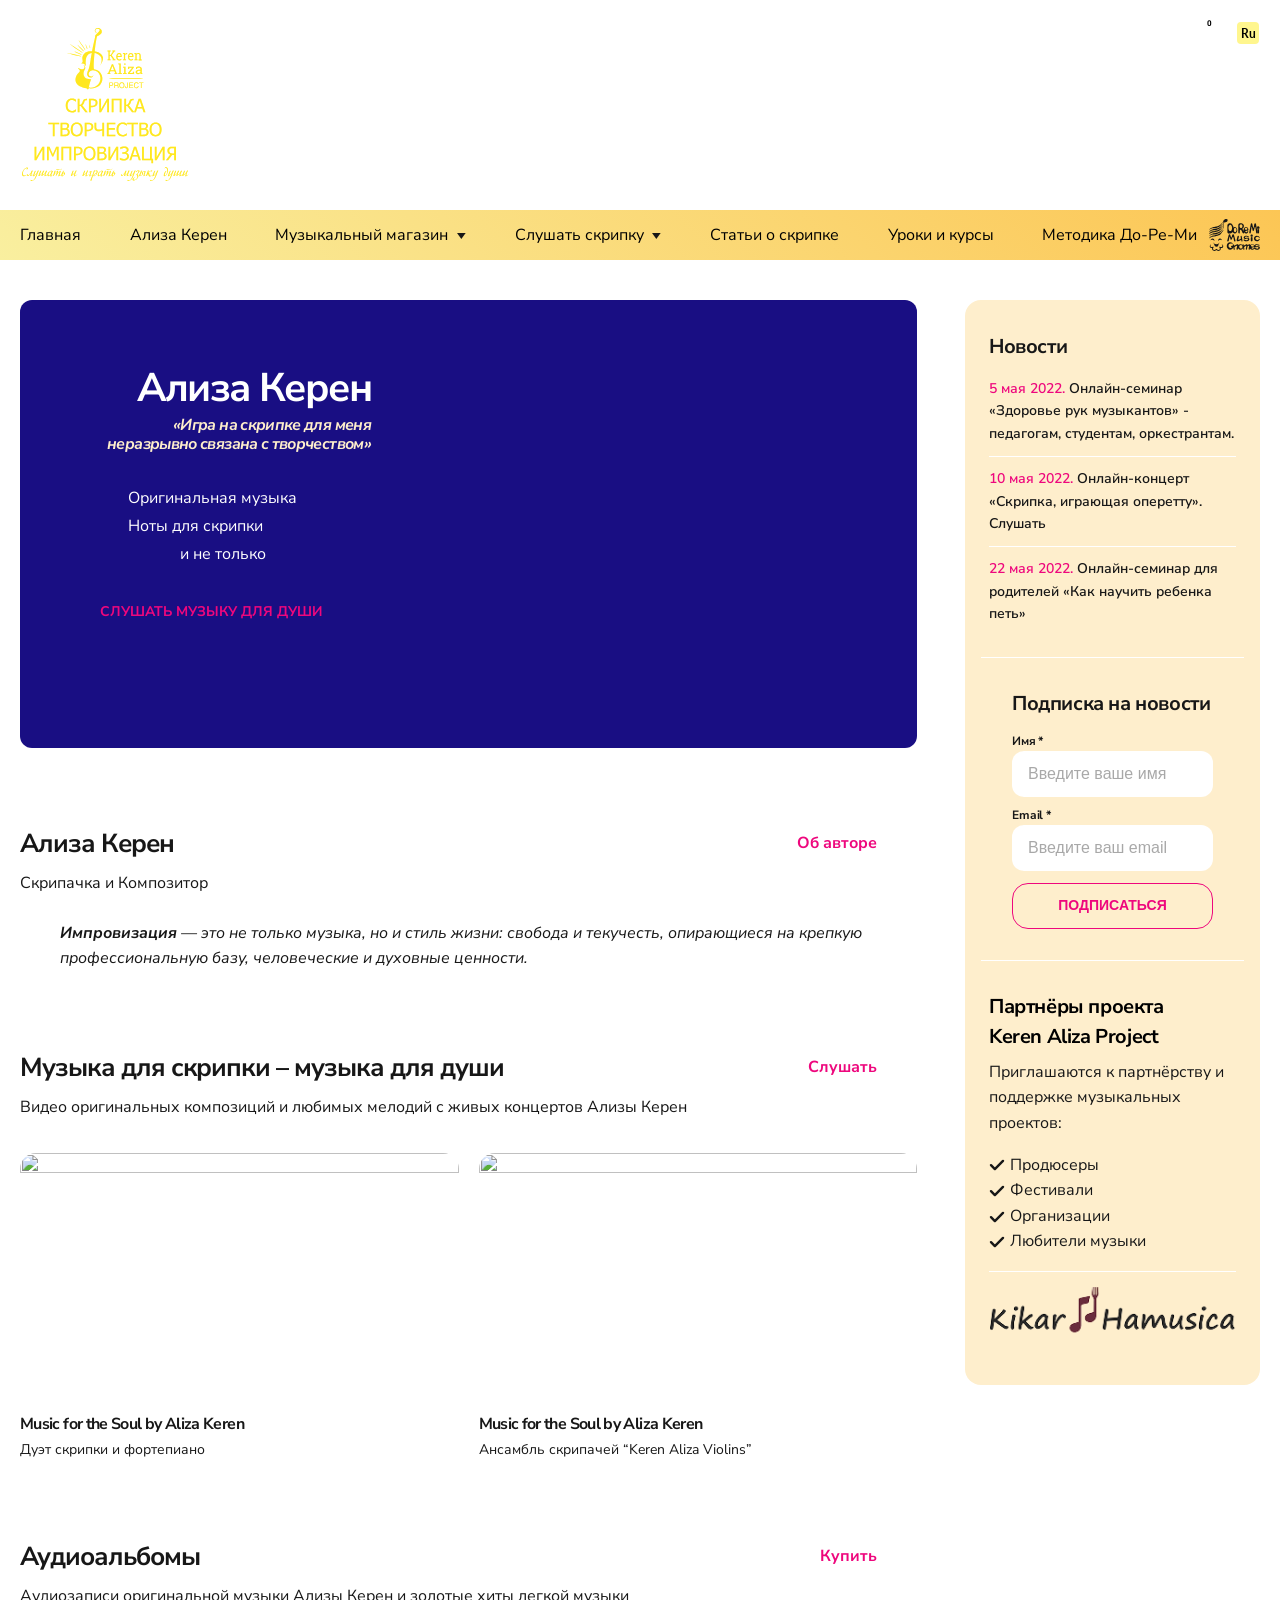
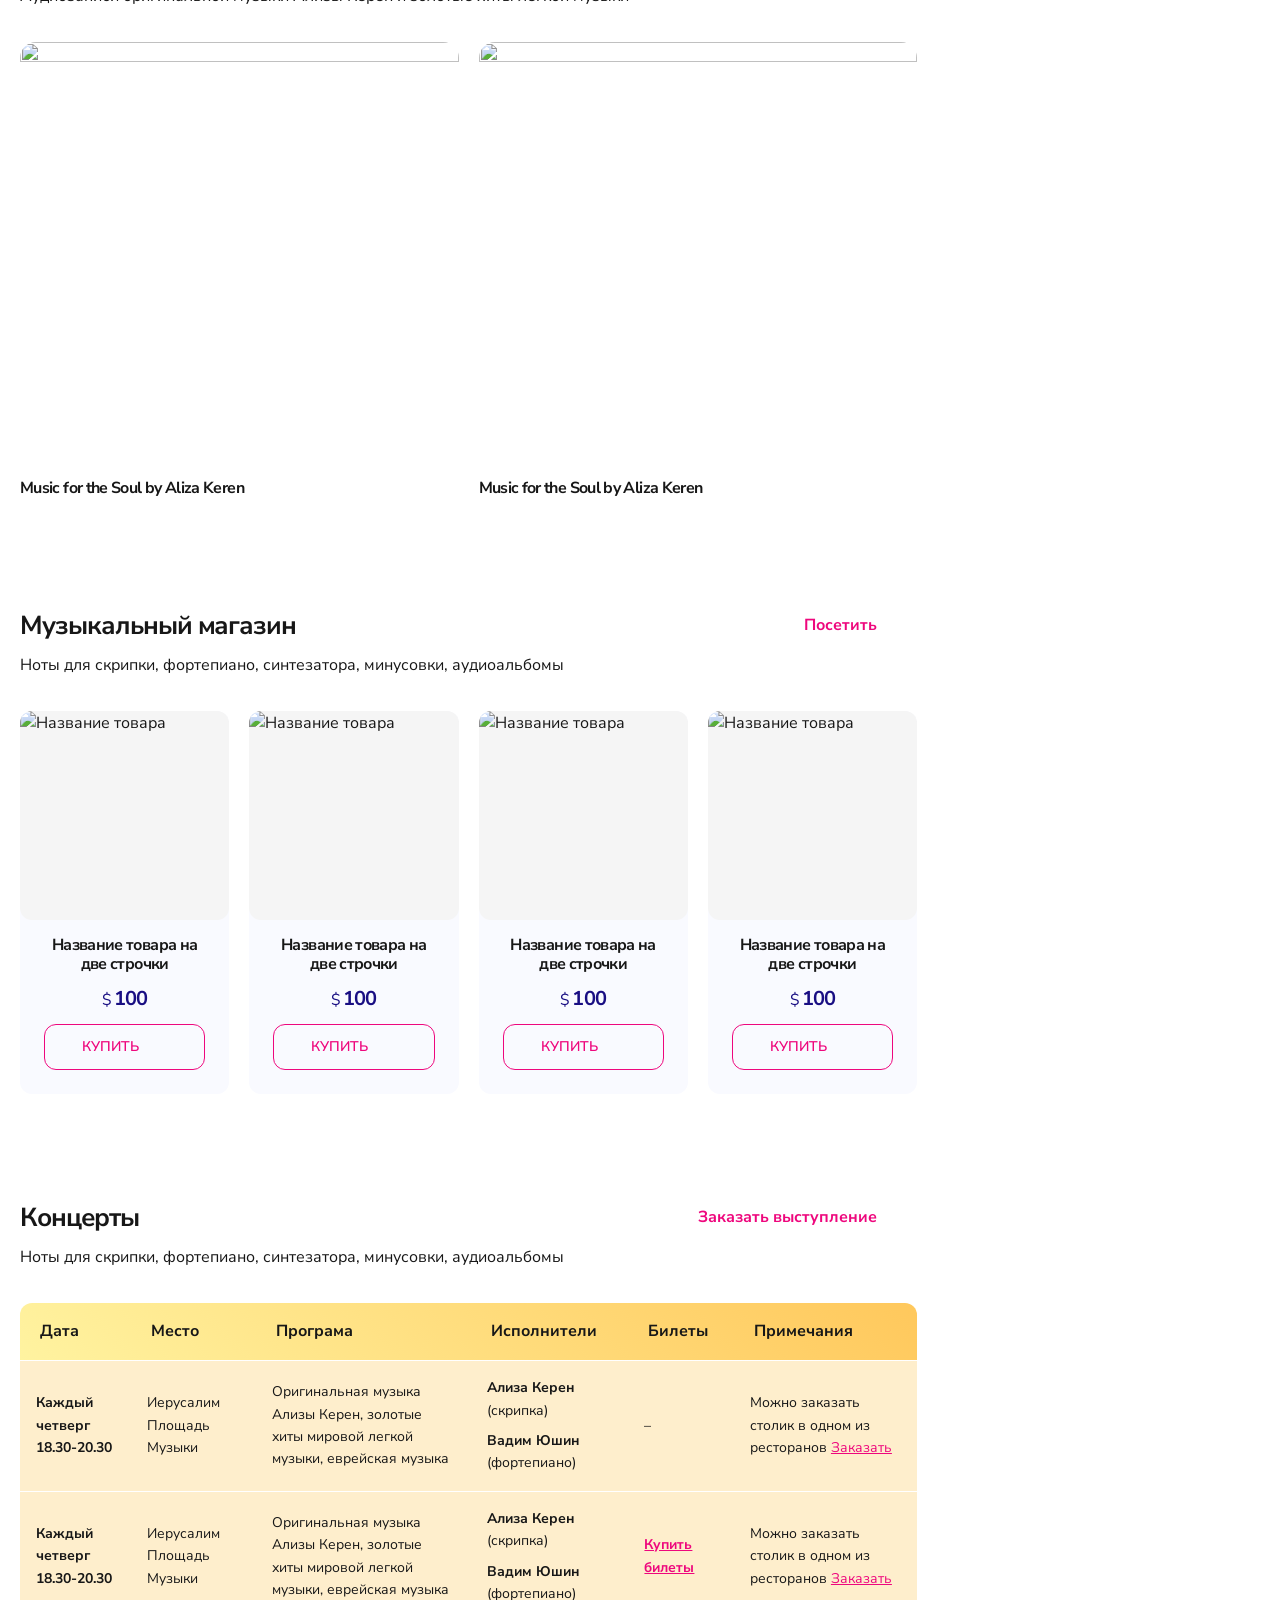
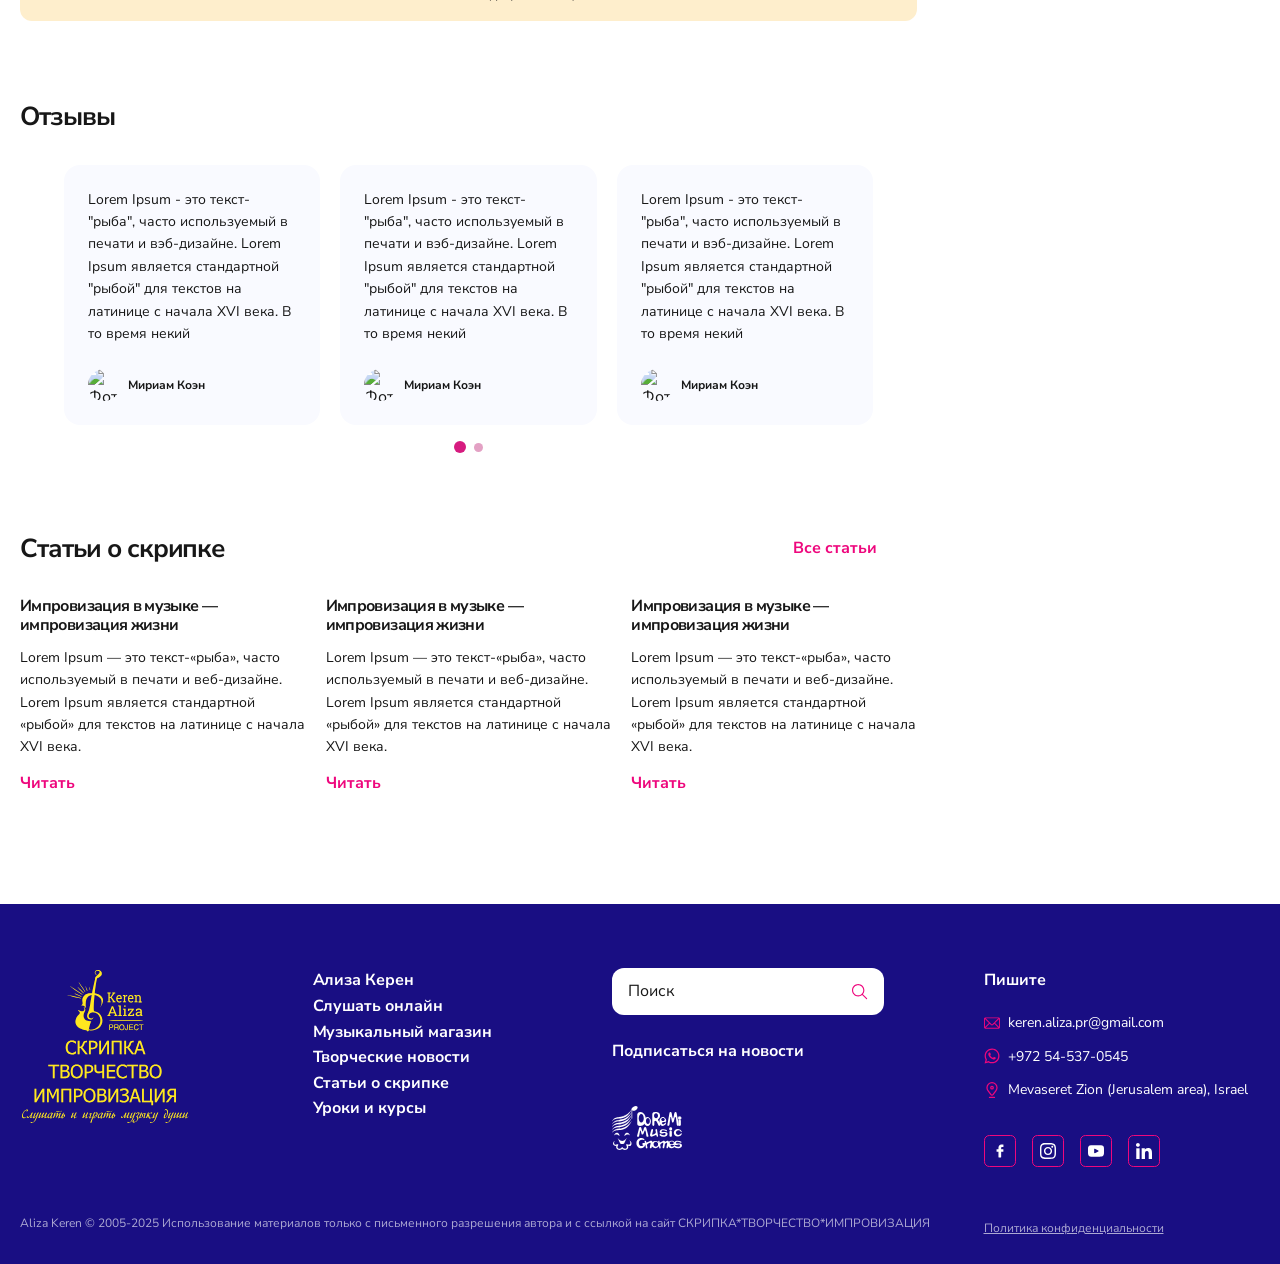
==== commit 272dba87: "правки" ====
--- a/index.html
+++ b/index.html
@@ -8,16 +8,16 @@
   <!-- Fonts -->
   <link rel="preconnect" href="https://fonts.googleapis.com">
   <link rel="preconnect" href="https://fonts.gstatic.com" crossorigin>
-  <link href="https://fonts.googleapis.com/css2?family=Heebo:wght@100..900&family=Lato:ital,wght@0,100;0,300;0,400;0,700;0,900;1,100;1,300;1,400;1,700;1,900&family=Nunito+Sans:ital,opsz,wght@0,6..12,200..1000;1,6..12,200..1000&display=swap&_v=20260304234804" rel="stylesheet">
+  <link href="https://fonts.googleapis.com/css2?family=Heebo:wght@100..900&family=Lato:ital,wght@0,100;0,300;0,400;0,700;0,900;1,100;1,300;1,400;1,700;1,900&family=Nunito+Sans:ital,opsz,wght@0,6..12,200..1000;1,6..12,200..1000&display=swap&_v=20260317194410" rel="stylesheet">
 
   <!-- Swiper -->
-  <link rel="stylesheet" href="https://cdn.jsdelivr.net/npm/swiper@11/swiper-bundle.min.css?_v=20260304234804">
+  <link rel="stylesheet" href="https://cdn.jsdelivr.net/npm/swiper@11/swiper-bundle.min.css?_v=20260317194410">
 
   <!-- Fancybox -->
-  <link rel="stylesheet" href="https://cdn.jsdelivr.net/npm/@fancyapps/ui@5/dist/fancybox/fancybox.css?_v=20260304234804">
+  <link rel="stylesheet" href="https://cdn.jsdelivr.net/npm/@fancyapps/ui@5/dist/fancybox/fancybox.css?_v=20260317194410">
 
   <!-- Styles -->
-  <link rel="stylesheet" href="css/styles.min.css?_v=20260304234804">
+  <link rel="stylesheet" href="css/styles.min.css?_v=20260317194410">
 
 </head>
 
@@ -29,7 +29,7 @@
         <div class="header__top-content-left">
           <div class="header__logo">
             <a href="/" class="header__logo-link" aria-label="Keren Aliza Project - на главную">
-              <img src="/img/svg/logo.svg" alt="Логотип Keren Aliza Project">
+              <img src="img/svg/logo.svg" alt="Логотип Keren Aliza Project">
             </a>
           </div>
         </div>
@@ -74,7 +74,7 @@
       <nav class="header__nav-content">
         <div class="header__app-nav" aria-label="Основная навигация">
           <a class="header__app-nav-item --shop" href="/shop">
-            <img src="/img/svg/header_store.svg" alt="">
+            <img src="img/svg/header_store.svg" alt="">
             <span>Магазин</span>
           </a>
           <button class="header__app-nav-item --menu" type="button">
@@ -143,7 +143,7 @@
           <li class="header__nav-item --do-re-mi">
             <a href="#" class="header__nav-link">
               <span>Методика До-Ре-Ми</span>
-              <img src="/img/svg/header_doremi.svg" alt="">
+              <img src="img/svg/header_doremi.svg" alt="">
             </a>
           </li>
         </ul>
@@ -152,16 +152,12 @@
   </div>
 
   <main>
-    <div class="container row g-20px pt-40px pb-80px">
-      <div class="col-12 col-lg-9">
-
-        <!-- слайдер банеров -->
+    <div class="container row gy-40px gx-0 g-md-20px pt-40px pb-80px">
+      <div class="col-12 col-lg-9 pe-0 pe-xl-28px">
+
         <section class="banner-swiper">
           <div class="swiper banner-swiper__slider">
             <div class="swiper-wrapper">
-
-
-
               <div class="swiper-slide banner-swiper__slide">
                 <div class="mp-banner-1">
                   <div class="mp-banner-1__content">
@@ -180,8 +176,8 @@
                     <p class="mp-banner-1__call-to-action">
                       <a class="mp-banner-1__btn" href="#">
                         <span>
-                                            СЛУШАТЬ
-                                            <span>МУЗЫКУ ДЛЯ ДУШИ</span>
+                                    СЛУШАТЬ
+                                    <span class="d-none d-sm-inline">МУЗЫКУ ДЛЯ ДУШИ</span>
                         </span>
                       </a>
                     </p>
@@ -189,6 +185,7 @@
                   </div>
                 </div>
               </div>
+
 
               <div class="swiper-slide banner-swiper__slide">
                 <div class="mp-banner-2">
@@ -215,6 +212,7 @@
                 </div>
               </div>
 
+
               <div class="swiper-slide banner-swiper__slide">
                 <div class="mp-banner-3">
                   <article class="mp-banner-3__content">
@@ -224,7 +222,7 @@
                       </time>
                     </p>
                     <p class="mp-banner-3__address">
-                      <img class="mp-banner-3__address-icon" src="../img/svg/location.svg" alt="">
+                      <img class="mp-banner-3__address-icon" src="..img/svg/location.svg" alt="">
                       <span class="mp-banner-3__address-text">Иерусалим, Площадь Музыки</span>
                     </p>
                     <h1 class="mp-banner-3__title">Дуэт «Keren Aliza»</h1>
@@ -251,8 +249,43 @@
           </div>
         </section>
 
-        <!-- цитата Алисы Керен -->
-        <section class="pt-80px">
+        <section class="sidebar-menu sidebar-menu--static pt-40px d-block d-md-none">
+          <div class="sidebar-menu__body px-20px py-24px">
+            <div class="sidebar-menu__content">
+              <div class="sidebar-newslist">
+                <h3 class="sidebar-newslist__title">Новости</h3>
+                <div class="swiper mp-mobile-news pt-16px">
+                  <ul class="swiper-wrapper">
+                    <li class="swiper-slide">
+                      <a class="sidebar-newslist__link" href="#">
+                        <time class="sidebar-newslist__date">5 мая 2022.</time>
+                        <span class="sidebar-newslist__text">Онлайн-семинар «Здоровье рук музыкантов» -
+                                    педагогам, студентам, оркестрантам.</span>
+                      </a>
+                    </li>
+                    <li class="swiper-slide">
+                      <a class="sidebar-newslist__link" href="#">
+                        <time class="sidebar-newslist__date">10 мая 2022.</time>
+                        <span class="sidebar-newslist__text">Онлайн-концерт «Скрипка, играющая оперетту».
+                                    Слушать</span>
+                      </a>
+                    </li>
+                    <li class="swiper-slide">
+                      <a class="sidebar-newslist__link" href="#">
+                        <time class="sidebar-newslist__date">22 мая 2022.</time>
+                        <span class="sidebar-newslist__text">Онлайн-семинар для родителей «Как научить
+                                    ребенка петь»</span>
+                      </a>
+                    </li>
+                  </ul>
+
+                  <div class="mp-mobile-news-pagination custom-pagination"></div>
+                </div>
+              </div>
+            </div>
+        </section>
+
+        <section class="pt-40px pt-md-80px">
           <header class="section-header">
             <h2 class="section-header__title h2">Ализа Керен</h2>
             <a class="btn btn-circles-arrow" href="#">Об авторе</a>
@@ -264,8 +297,7 @@
           </blockquote>
         </section>
 
-        <!-- видео с её концертов -->
-        <section class="pt-80px">
+        <section class="pt-40px pt-md-80px">
           <header class="section-header">
             <h2 class="section-header__title h2">Музыка для скрипки – музыка для души</h2>
             <a class="btn btn-circles-arrow" href="#">Слушать</a>
@@ -273,27 +305,25 @@
               Ализы Керен</p>
           </header>
           <div class="row g-20px pt-32px">
-            <div class="col-6">
+            <div class="col-12 col-sm-6">
               <article class="video-card">
                 <a href="#" class="video-card__link">
                   <div class="video-card__preview">
                     <img class="video-card__image" src="https://placehold.co/468x236" alt="" />
                     <span class="video-card__play-icon" aria-hidden="true"></span>
                   </div>
-
                   <h3 class="video-card__title">Music for the Soul by Aliza Keren</h3>
                   <p class="video-card__description">Дуэт скрипки и фортепиано</p>
                 </a>
               </article>
             </div>
-            <div class="col-6">
+            <div class="col-12 col-sm-6">
               <article class="video-card">
                 <a href="#" class="video-card__link">
                   <div class="video-card__preview">
                     <img class="video-card__image" src="https://placehold.co/468x236" alt="" />
                     <span class="video-card__play-icon" aria-hidden="true"></span>
                   </div>
-
                   <h3 class="video-card__title">Music for the Soul by Aliza Keren</h3>
                   <p class="video-card__description">Ансамбль скрипачей “Keren Aliza Violins”</p>
                 </a>
@@ -302,51 +332,51 @@
           </div>
         </section>
 
-        <!-- аудио альбомы -->
-        <section class="pt-80px">
+        <section class="pt-40px pt-md-80px">
           <header class="section-header">
             <h2 class="section-header__title h2">Аудиоальбомы</h2>
-            <a class="btn btn-circles-arrow" href="#">КУПИТЬ</a>
+            <a class="btn btn-circles-arrow" href="#">Купить</a>
             <p class="section-header__subtitle">Аудиозаписи оригинальной музыки Ализы Керен и золотые хиты легкой
               музыки</p>
           </header>
-          <div class="row g-20px pt-32px">
-            <div class="col-6">
-              <article class="audioalbum-card">
-                <a href="#" class="audioalbum-card__link">
-                  <div class="audioalbum-card__preview">
-                    <img class="audioalbum-card__image" src="https://placehold.co/468x236" alt="" />
-                  </div>
-
-                  <h3 class="audioalbum-card__title">Music for the Soul by Aliza Keren</h3>
-                </a>
-              </article>
-            </div>
-            <div class="col-6">
-              <article class="audioalbum-card">
-                <a href="#" class="audioalbum-card__link">
-                  <div class="audioalbum-card__preview">
-                    <img class="audioalbum-card__image" src="https://placehold.co/468x236" alt="" />
-                  </div>
-
-                  <h3 class="audioalbum-card__title">Music for the Soul by Aliza Keren</h3>
-                </a>
-              </article>
-            </div>
+
+          <div class="swiper pt-32px mc-audioalbumes">
+            <div class="swiper-wrapper">
+              <div class="swiper-slide">
+                <article class="audioalbum-card">
+                  <a href="#" class="audioalbum-card__link">
+                    <div class="audioalbum-card__preview">
+                      <img class="audioalbum-card__image" src="https://placehold.co/468x236" alt="" />
+                    </div>
+                    <h3 class="audioalbum-card__title">Music for the Soul by Aliza Keren</h3>
+                  </a>
+                </article>
+              </div>
+              <div class="swiper-slide">
+                <article class="audioalbum-card">
+                  <a href="#" class="audioalbum-card__link">
+                    <div class="audioalbum-card__preview">
+                      <img class="audioalbum-card__image" src="https://placehold.co/468x236" alt="" />
+                    </div>
+                    <h3 class="audioalbum-card__title">Music for the Soul by Aliza Keren</h3>
+                  </a>
+                </article>
+              </div>
+            </div>
+            <div class="mp-audioalbumes-pagination custom-pagination"></div>
           </div>
         </section>
 
-        <!-- музыкальный магазин -->
-        <section class="pt-80px">
+        <section class="pt-40px pt-md-80px">
           <header class="section-header">
             <h2 class="section-header__title h2">Музыкальный магазин</h2>
             <a class="btn btn-circles-arrow" href="#">Посетить</a>
             <p class="section-header__subtitle">Ноты для скрипки, фортепиано, синтезатора, минусовки, аудиоальбомы
             </p>
           </header>
-          <div class="mp-products pt-32px">
-            <div class="mp-products__list">
-              <div class="mp-products__item">
+          <div class="mp-products pt-32px swiper">
+            <div class="swiper-wrapper">
+              <div class="swiper-slide">
                 <article class="product-card">
                   <a href="#" class="product-card__link" aria-label="Название товара на две строчки">
                     <div class="product-card__img-wrp">
@@ -363,7 +393,7 @@
                   </div>
                 </article>
               </div>
-              <div class="mp-products__item">
+              <div class="swiper-slide">
                 <article class="product-card">
                   <a href="#" class="product-card__link" aria-label="Название товара на две строчки">
                     <div class="product-card__img-wrp">
@@ -380,7 +410,7 @@
                   </div>
                 </article>
               </div>
-              <div class="mp-products__item">
+              <div class="swiper-slide">
                 <article class="product-card">
                   <a href="#" class="product-card__link" aria-label="Название товара на две строчки">
                     <div class="product-card__img-wrp">
@@ -397,7 +427,7 @@
                   </div>
                 </article>
               </div>
-              <div class="mp-products__item">
+              <div class="swiper-slide">
                 <article class="product-card">
                   <a class="product-card__link" href="#" aria-label="Название товара на две строчки">
                     <div class="product-card__img-wrp">
@@ -415,19 +445,19 @@
                 </article>
               </div>
             </div>
+
+            <div class="mp-products-pagination custom-pagination"></div>
           </div>
         </section>
 
-        <!-- таблица - график концертов -->
-        <section class="pt-80px">
+        <section class="pt-40px pt-md-80px">
           <header class="section-header">
             <h2 class="section-header__title h2">Концерты</h2>
             <a class="btn btn-circles-arrow" href="#">Заказать выступление</a>
-            <p class="section-header__subtitle">Ноты для скрипки, фортепиано, синтезатора, минусовки, аудиоальбомы
-            </p>
+            <p class="section-header__subtitle">Ноты для скрипки, фортепиано, синтезатора, минусовки, аудиоальбомы</p>
           </header>
 
-          <div class="schedule-table pt-32px">
+          <div class="schedule-table pt-16px pt-md-32px">
             <table>
               <thead>
                 <tr>
@@ -443,8 +473,15 @@
                 <tr>
                   <td class="schedule-table__date">Каждый четверг 18.30-20.30</td>
                   <td class="schedule-table__place">Иерусалим Площадь Музыки</td>
-                  <td class="schedule-table__program">Оригинальная музыка Ализы Керен, золотые хиты мировой
-                    легкой музыки, еврейская музыка</td>
+                  <td class="schedule-table__program">
+                    <p>
+                      Оригинальная музыка Ализы Керен, золотые хиты мировой
+                      легкой музыки, еврейская музыка
+                    </p>
+                    <p class="pt-2 d-block d-md-none">
+                      <a class="btn schedule-table-arrow-down" href="#">Подробнее</a>
+                    </p>
+                  </td>
                   <td class="schedule-table__performers">
                     <div><b>Ализа Керен</b> (скрипка)</div>
                     <div><b>Вадим Юшин</b> (фортепиано)</div>
@@ -458,8 +495,15 @@
                 <tr>
                   <td class="schedule-table__date">Каждый четверг 18.30-20.30</td>
                   <td class="schedule-table__place">Иерусалим Площадь Музыки</td>
-                  <td class="schedule-table__program">Оригинальная музыка Ализы Керен, золотые хиты мировой
-                    легкой музыки, еврейская музыка</td>
+                  <td class="schedule-table__program">
+                    <p>
+                      Оригинальная музыка Ализы Керен, золотые хиты мировой
+                      легкой музыки, еврейская музыка
+                    </p>
+                    <p class="pt-2 d-block d-md-none">
+                      <a class="btn schedule-table-arrow-down" href="#">Подробнее</a>
+                    </p>
+                  </td>
                   <td class="schedule-table__performers">
                     <div><b>Ализа Керен</b> (скрипка)</div>
                     <div><b>Вадим Юшин</b> (фортепиано)</div>
@@ -475,8 +519,7 @@
           </div>
         </section>
 
-        <!-- свайпер отзывов -->
-        <section class="pt-80px">
+        <section class="pt-40px pt-md-80px">
           <header class="section-header">
             <h2 class="section-header__title h2">Отзывы</h2>
           </header>
@@ -542,22 +585,22 @@
                 </div>
 
               </div>
+              <div class="mp-testimonials__pagination custom-pagination"></div>
             </div>
             <button class="mp-testimonials__nav --prev swiper-button-prev" type="button"></button>
             <button class="mp-testimonials__nav --next swiper-button-next" type="button"></button>
           </div>
         </section>
 
-        <!-- статьи о скрипке -->
-        <section class="pt-80px">
+        <section class="pt-40px pt-md-80px">
           <header class="section-header">
             <h2 class="section-header__title h2">Статьи о скрипке</h2>
             <a class="btn btn-circles-arrow" href="#">Все статьи</a>
           </header>
 
-          <div class="mp-articles pt-32px">
-            <ul class="mp-articles__list">
-              <li class="mp-articles__item">
+          <div class="mp-articles swiper pt-32px">
+            <ul class="swiper-wrapper">
+              <li class="swiper-slide">
                 <article class="mp-article-card">
                   <h3 class="mp-article-card__title">
                     <a class="mp-article-card__title-link" href="#">
@@ -576,7 +619,7 @@
                   </p>
                 </article>
               </li>
-              <li class="mp-articles__item">
+              <li class="swiper-slide">
                 <article class="mp-article-card">
                   <h3 class="mp-article-card__title">
                     <a class="mp-article-card__title-link" href="#">
@@ -595,7 +638,7 @@
                   </p>
                 </article>
               </li>
-              <li class="mp-articles__item">
+              <li class="swiper-slide">
                 <article class="mp-article-card">
                   <h3 class="mp-article-card__title">
                     <a class="mp-article-card__title-link" href="#">
@@ -615,16 +658,15 @@
                 </article>
               </li>
             </ul>
+
+            <div class="mp-articles-pagination custom-pagination"></div>
           </div>
-
-
         </section>
-
       </div>
       <div class="col-12 col-lg-3">
         <aside class="sidebar-menu sidebar-menu--static">
           <div class="sidebar-menu__body px-16px py-32px">
-            <div class="sidebar-menu__content">
+            <div class="sidebar-menu__content d-none d-md-block">
               <div class="sidebar-newslist">
                 <h3 class="sidebar-newslist__title">Новости</h3>
                 <ul class="sidebar-newslist__items">
@@ -650,7 +692,7 @@
               </div>
             </div>
 
-            <div class="sidebar-menu__content">
+            <div class="sidebar-menu__content pt-0 p-md-31px">
               <form class="sidebar-subscribe">
                 <h3 class="sidebar-subscribe__title">Подписка на новости</h3>
                 <label class="sidebar-subscribe__label" for="name">
@@ -695,7 +737,7 @@
     <div class="footer__layout">
       <div class="footer__brand">
         <a href="#" class="footer__brand-link">
-          <img class="footer__brand-logo" src="/img/svg/logo.svg" alt="">
+          <img class="footer__brand-logo" src="img/svg/logo.svg" alt="">
         </a>
       </div>
       <nav class="footer__navigation">
@@ -730,7 +772,7 @@
       </div>
       <div class="footer__partner">
         <a href="#" class="footer__partner-link">
-          <img class="footer__partner-logo" src="/img/svg/footer_doremi.svg" alt="">
+          <img class="footer__partner-logo" src="img/svg/footer_doremi.svg" alt="">
         </a>
       </div>
       <div class="footer__contacts">
@@ -806,13 +848,13 @@
     </div>
   </footer>
   <!-- Swiper -->
-  <script src="https://cdn.jsdelivr.net/npm/swiper@11/swiper-bundle.min.js?_v=20260304234804"></script>
+  <script src="https://cdn.jsdelivr.net/npm/swiper@11/swiper-bundle.min.js?_v=20260317194410"></script>
 
   <!-- Fancybox -->
-  <script src="https://cdn.jsdelivr.net/npm/@fancyapps/ui@5/dist/fancybox/fancybox.umd.js?_v=20260304234804"></script>
+  <script src="https://cdn.jsdelivr.net/npm/@fancyapps/ui@5/dist/fancybox/fancybox.umd.js?_v=20260317194410"></script>
 
   <!-- Main script -->
-  <script src="js/index.min.js?_v=20260304234804"></script>
+  <script src="js/index.min.js?_v=20260317194410"></script>
 
 </body>
 
--- a/css/styles.min.css
+++ b/css/styles.min.css
@@ -1 +1 @@
-abbr,address,article,aside,audio,b,blockquote,body,canvas,caption,cite,code,dd,del,details,dfn,div,dl,dt,em,fieldset,figcaption,figure,footer,form,h1,h2,h3,h4,h5,h6,header,hgroup,html,i,iframe,img,ins,kbd,label,legend,li,mark,menu,nav,object,ol,p,pre,q,samp,section,small,span,strong,sub,summary,sup,table,tbody,td,tfoot,th,thead,time,tr,ul,var,video{margin:0;padding:0;border:0;outline:0;font-size:100%;vertical-align:baseline;background:0 0}body{line-height:1}article,aside,details,figcaption,figure,footer,header,hgroup,menu,nav,section{display:block}nav ul{list-style:none}blockquote,q{quotes:none}blockquote:after,blockquote:before,q:after,q:before{content:"";content:none}a{margin:0;padding:0;font-size:100%;vertical-align:baseline;background:0 0}ins{background-color:#ff9;color:#000;text-decoration:none}mark{background-color:#ff9;color:#000;font-style:italic;font-weight:700}del{text-decoration:line-through}abbr[title],dfn[title]{border-bottom:1px dotted;cursor:help}table{border-collapse:collapse;border-spacing:0}hr{display:block;height:1px;border:0;border-top:1px solid #ccc;margin:1em 0;padding:0}input,select{vertical-align:middle}*,::after,::before{-webkit-box-sizing:border-box;box-sizing:border-box}body,html{height:100%}body{color:#171717;font-family:"Nunito Sans",sans-serif;font-size:16px;line-height:160%;font-weight:400;letter-spacing:0}img{display:block}ul{list-style:none}body.--no-scroll{overflow:hidden}.d-none{display:none!important}.h1,h1{margin:0;font-family:"Nunito Sans",sans-serif;font-weight:700;font-size:40px;line-height:120%;letter-spacing:-.04em}.h2,h2{margin:0;font-family:"Nunito Sans",sans-serif;font-weight:700;font-size:26px;line-height:120%;letter-spacing:-.04em}.h3,h3{margin:0;font-family:"Nunito Sans",sans-serif;font-weight:700;font-size:20px;line-height:120%;letter-spacing:-.04em}.h4,h4{margin:0;font-family:"Nunito Sans",sans-serif;font-weight:700;font-size:16px;line-height:120%;letter-spacing:-.04em}.h5,h5{margin:0;font-family:"Nunito Sans",sans-serif;font-weight:700;font-size:16px;line-height:120%;letter-spacing:-.04em;font-size:14px}.h6,h6{margin:0;font-family:"Nunito Sans",sans-serif;font-weight:700;font-size:16px;line-height:120%;letter-spacing:-.04em;font-size:12px}.text-12{font-family:"Nunito Sans",sans-serif;font-size:12px;line-height:140%;font-weight:400;letter-spacing:0}.text-12-bold,.text-12.fw-bold{font-weight:700}.text-14{font-family:"Nunito Sans",sans-serif;font-size:14px;line-height:160%;font-weight:400;letter-spacing:0}.text-14-bold,.text-14.fw-bold{font-weight:700}.text-16{font-family:"Nunito Sans",sans-serif;font-size:16px;line-height:160%;font-weight:400;letter-spacing:0}.text-16-medium,.text-16.fw-medium{font-weight:500}.text-16-bold,.text-16.fw-bold{font-weight:700}.text-16-bold-italic{font-weight:700;font-style:italic;line-height:120%;letter-spacing:-.04em}.text-muted{color:#6c757d}.text-primary{color:#190e83}.text-start{text-align:left}.text-center{text-align:center}.text-end{text-align:right}.text-lowercase{text-transform:lowercase}.text-uppercase{text-transform:uppercase}.text-capitalize{text-transform:capitalize}.fw-regular{font-weight:400}.fw-medium{font-weight:500}.fw-semibold{font-weight:600}.fw-bold{font-weight:700}.fst-normal{font-style:normal}.fst-italic{font-style:italic}.text-nowrap{white-space:nowrap}.text-truncate{overflow:hidden;text-overflow:ellipsis;white-space:nowrap}.green-box,.red-box{height:200px;width:100%;border-radius:20px;background-color:red}.green-box{background-color:green}.container{max-width:1360px;padding:0 20px;margin:0 auto}.container-fluid{width:100%;padding:0 20px}.row{display:-ms-grid;display:grid;-ms-grid-columns:(1fr)[12];grid-template-columns:repeat(12,1fr)}.row-cols-1{-ms-grid-columns:(1fr)[1];grid-template-columns:repeat(1,1fr)}.row-cols-1>*{-ms-grid-column-span:1;grid-column:span 1}.row-cols-2{-ms-grid-columns:(1fr)[2];grid-template-columns:repeat(2,1fr)}.row-cols-2>*{-ms-grid-column-span:1;grid-column:span 1}.row-cols-3{-ms-grid-columns:(1fr)[3];grid-template-columns:repeat(3,1fr)}.row-cols-3>*{-ms-grid-column-span:1;grid-column:span 1}.row-cols-4{-ms-grid-columns:(1fr)[4];grid-template-columns:repeat(4,1fr)}.row-cols-4>*{-ms-grid-column-span:1;grid-column:span 1}.row-cols-5{-ms-grid-columns:(1fr)[5];grid-template-columns:repeat(5,1fr)}.row-cols-5>*{-ms-grid-column-span:1;grid-column:span 1}.row-cols-6{-ms-grid-columns:(1fr)[6];grid-template-columns:repeat(6,1fr)}.row-cols-6>*{-ms-grid-column-span:1;grid-column:span 1}.row-cols-7{-ms-grid-columns:(1fr)[7];grid-template-columns:repeat(7,1fr)}.row-cols-7>*{-ms-grid-column-span:1;grid-column:span 1}.row-cols-8{-ms-grid-columns:(1fr)[8];grid-template-columns:repeat(8,1fr)}.row-cols-8>*{-ms-grid-column-span:1;grid-column:span 1}.row-cols-9{-ms-grid-columns:(1fr)[9];grid-template-columns:repeat(9,1fr)}.row-cols-9>*{-ms-grid-column-span:1;grid-column:span 1}.row-cols-10{-ms-grid-columns:(1fr)[10];grid-template-columns:repeat(10,1fr)}.row-cols-10>*{-ms-grid-column-span:1;grid-column:span 1}.row-cols-11{-ms-grid-columns:(1fr)[11];grid-template-columns:repeat(11,1fr)}.row-cols-11>*{-ms-grid-column-span:1;grid-column:span 1}.row-cols-12{-ms-grid-columns:(1fr)[12];grid-template-columns:repeat(12,1fr)}.row-cols-12>*{-ms-grid-column-span:1;grid-column:span 1}.col-1{-ms-grid-column-span:1;grid-column:span 1}.col-2{-ms-grid-column-span:2;grid-column:span 2}.col-3{-ms-grid-column-span:3;grid-column:span 3}.col-4{-ms-grid-column-span:4;grid-column:span 4}.col-5{-ms-grid-column-span:5;grid-column:span 5}.col-6{-ms-grid-column-span:6;grid-column:span 6}.col-7{-ms-grid-column-span:7;grid-column:span 7}.col-8{-ms-grid-column-span:8;grid-column:span 8}.col-9{-ms-grid-column-span:9;grid-column:span 9}.col-10{-ms-grid-column-span:10;grid-column:span 10}.col-11{-ms-grid-column-span:11;grid-column:span 11}.col-12{-ms-grid-column-span:12;grid-column:span 12}.g-0{gap:0}.gx-0{-webkit-column-gap:0;-moz-column-gap:0;column-gap:0}.gy-0{row-gap:0}.g-1{gap:.25rem}.gx-1{-webkit-column-gap:.25rem;-moz-column-gap:.25rem;column-gap:.25rem}.gy-1{row-gap:.25rem}.g-2{gap:.5rem}.gx-2{-webkit-column-gap:.5rem;-moz-column-gap:.5rem;column-gap:.5rem}.gy-2{row-gap:.5rem}.g-3{gap:1rem}.gx-3{-webkit-column-gap:1rem;-moz-column-gap:1rem;column-gap:1rem}.gy-3{row-gap:1rem}.g-4{gap:1.5rem}.gx-4{-webkit-column-gap:1.5rem;-moz-column-gap:1.5rem;column-gap:1.5rem}.gy-4{row-gap:1.5rem}.g-5{gap:3rem}.gx-5{-webkit-column-gap:3rem;-moz-column-gap:3rem;column-gap:3rem}.gy-5{row-gap:3rem}.g-20px{gap:20px}.gx-20px{-webkit-column-gap:20px;-moz-column-gap:20px;column-gap:20px}.gy-20px{row-gap:20px}.g-32px{gap:32px}.gx-32px{-webkit-column-gap:32px;-moz-column-gap:32px;column-gap:32px}.gy-32px{row-gap:32px}.g-40px{gap:40px}.gx-40px{-webkit-column-gap:40px;-moz-column-gap:40px;column-gap:40px}.gy-40px{row-gap:40px}.m-auto{margin:auto!important}.mx-auto{margin-left:auto!important;margin-right:auto!important}.my-auto{margin-top:auto!important;margin-bottom:auto!important}.mt-auto{margin-top:auto!important}.mb-auto{margin-bottom:auto!important}.ms-auto{margin-left:auto!important}.me-auto{margin-right:auto!important}.p-auto{padding:auto!important}.px-auto{padding-left:auto!important;padding-right:auto!important}.py-auto{padding-top:auto!important;padding-bottom:auto!important}.pt-auto{padding-top:auto!important}.pb-auto{padding-bottom:auto!important}.ps-auto{padding-left:auto!important}.pe-auto{padding-right:auto!important}.m-0{margin:0!important}.mx-0{margin-left:0!important;margin-right:0!important}.my-0{margin-top:0!important;margin-bottom:0!important}.mt-0{margin-top:0!important}.mb-0{margin-bottom:0!important}.ms-0{margin-left:0!important}.me-0{margin-right:0!important}.p-0{padding:0!important}.px-0{padding-left:0!important;padding-right:0!important}.py-0{padding-top:0!important;padding-bottom:0!important}.pt-0{padding-top:0!important}.pb-0{padding-bottom:0!important}.ps-0{padding-left:0!important}.pe-0{padding-right:0!important}.m-1{margin:.25rem!important}.mx-1{margin-left:.25rem!important;margin-right:.25rem!important}.my-1{margin-top:.25rem!important;margin-bottom:.25rem!important}.mt-1{margin-top:.25rem!important}.mb-1{margin-bottom:.25rem!important}.ms-1{margin-left:.25rem!important}.me-1{margin-right:.25rem!important}.p-1{padding:.25rem!important}.px-1{padding-left:.25rem!important;padding-right:.25rem!important}.py-1{padding-top:.25rem!important;padding-bottom:.25rem!important}.pt-1{padding-top:.25rem!important}.pb-1{padding-bottom:.25rem!important}.ps-1{padding-left:.25rem!important}.pe-1{padding-right:.25rem!important}.m-2{margin:.5rem!important}.mx-2{margin-left:.5rem!important;margin-right:.5rem!important}.my-2{margin-top:.5rem!important;margin-bottom:.5rem!important}.mt-2{margin-top:.5rem!important}.mb-2{margin-bottom:.5rem!important}.ms-2{margin-left:.5rem!important}.me-2{margin-right:.5rem!important}.p-2{padding:.5rem!important}.px-2{padding-left:.5rem!important;padding-right:.5rem!important}.py-2{padding-top:.5rem!important;padding-bottom:.5rem!important}.pt-2{padding-top:.5rem!important}.pb-2{padding-bottom:.5rem!important}.ps-2{padding-left:.5rem!important}.pe-2{padding-right:.5rem!important}.m-3{margin:1rem!important}.mx-3{margin-left:1rem!important;margin-right:1rem!important}.my-3{margin-top:1rem!important;margin-bottom:1rem!important}.mt-3{margin-top:1rem!important}.mb-3{margin-bottom:1rem!important}.ms-3{margin-left:1rem!important}.me-3{margin-right:1rem!important}.p-3{padding:1rem!important}.px-3{padding-left:1rem!important;padding-right:1rem!important}.py-3{padding-top:1rem!important;padding-bottom:1rem!important}.pt-3{padding-top:1rem!important}.pb-3{padding-bottom:1rem!important}.ps-3{padding-left:1rem!important}.pe-3{padding-right:1rem!important}.m-4{margin:1.5rem!important}.mx-4{margin-left:1.5rem!important;margin-right:1.5rem!important}.my-4{margin-top:1.5rem!important;margin-bottom:1.5rem!important}.mt-4{margin-top:1.5rem!important}.mb-4{margin-bottom:1.5rem!important}.ms-4{margin-left:1.5rem!important}.me-4{margin-right:1.5rem!important}.p-4{padding:1.5rem!important}.px-4{padding-left:1.5rem!important;padding-right:1.5rem!important}.py-4{padding-top:1.5rem!important;padding-bottom:1.5rem!important}.pt-4{padding-top:1.5rem!important}.pb-4{padding-bottom:1.5rem!important}.ps-4{padding-left:1.5rem!important}.pe-4{padding-right:1.5rem!important}.m-5{margin:3rem!important}.mx-5{margin-left:3rem!important;margin-right:3rem!important}.my-5{margin-top:3rem!important;margin-bottom:3rem!important}.mt-5{margin-top:3rem!important}.mb-5{margin-bottom:3rem!important}.ms-5{margin-left:3rem!important}.me-5{margin-right:3rem!important}.p-5{padding:3rem!important}.px-5{padding-left:3rem!important;padding-right:3rem!important}.py-5{padding-top:3rem!important;padding-bottom:3rem!important}.pt-5{padding-top:3rem!important}.pb-5{padding-bottom:3rem!important}.ps-5{padding-left:3rem!important}.pe-5{padding-right:3rem!important}.m-12px{margin:12px!important}.mx-12px{margin-left:12px!important;margin-right:12px!important}.my-12px{margin-top:12px!important;margin-bottom:12px!important}.mt-12px{margin-top:12px!important}.mb-12px{margin-bottom:12px!important}.ms-12px{margin-left:12px!important}.me-12px{margin-right:12px!important}.p-12px{padding:12px!important}.px-12px{padding-left:12px!important;padding-right:12px!important}.py-12px{padding-top:12px!important;padding-bottom:12px!important}.pt-12px{padding-top:12px!important}.pb-12px{padding-bottom:12px!important}.ps-12px{padding-left:12px!important}.pe-12px{padding-right:12px!important}.m-16px{margin:16px!important}.mx-16px{margin-left:16px!important;margin-right:16px!important}.my-16px{margin-top:16px!important;margin-bottom:16px!important}.mt-16px{margin-top:16px!important}.mb-16px{margin-bottom:16px!important}.ms-16px{margin-left:16px!important}.me-16px{margin-right:16px!important}.p-16px{padding:16px!important}.px-16px{padding-left:16px!important;padding-right:16px!important}.py-16px{padding-top:16px!important;padding-bottom:16px!important}.pt-16px{padding-top:16px!important}.pb-16px{padding-bottom:16px!important}.ps-16px{padding-left:16px!important}.pe-16px{padding-right:16px!important}.m-20px{margin:20px!important}.mx-20px{margin-left:20px!important;margin-right:20px!important}.my-20px{margin-top:20px!important;margin-bottom:20px!important}.mt-20px{margin-top:20px!important}.mb-20px{margin-bottom:20px!important}.ms-20px{margin-left:20px!important}.me-20px{margin-right:20px!important}.p-20px{padding:20px!important}.px-20px{padding-left:20px!important;padding-right:20px!important}.py-20px{padding-top:20px!important;padding-bottom:20px!important}.pt-20px{padding-top:20px!important}.pb-20px{padding-bottom:20px!important}.ps-20px{padding-left:20px!important}.pe-20px{padding-right:20px!important}.m-24px{margin:24px!important}.mx-24px{margin-left:24px!important;margin-right:24px!important}.my-24px{margin-top:24px!important;margin-bottom:24px!important}.mt-24px{margin-top:24px!important}.mb-24px{margin-bottom:24px!important}.ms-24px{margin-left:24px!important}.me-24px{margin-right:24px!important}.p-24px{padding:24px!important}.px-24px{padding-left:24px!important;padding-right:24px!important}.py-24px{padding-top:24px!important;padding-bottom:24px!important}.pt-24px{padding-top:24px!important}.pb-24px{padding-bottom:24px!important}.ps-24px{padding-left:24px!important}.pe-24px{padding-right:24px!important}.m-28px{margin:28px!important}.mx-28px{margin-left:28px!important;margin-right:28px!important}.my-28px{margin-top:28px!important;margin-bottom:28px!important}.mt-28px{margin-top:28px!important}.mb-28px{margin-bottom:28px!important}.ms-28px{margin-left:28px!important}.me-28px{margin-right:28px!important}.p-28px{padding:28px!important}.px-28px{padding-left:28px!important;padding-right:28px!important}.py-28px{padding-top:28px!important;padding-bottom:28px!important}.pt-28px{padding-top:28px!important}.pb-28px{padding-bottom:28px!important}.ps-28px{padding-left:28px!important}.pe-28px{padding-right:28px!important}.m-30px{margin:30px!important}.mx-30px{margin-left:30px!important;margin-right:30px!important}.my-30px{margin-top:30px!important;margin-bottom:30px!important}.mt-30px{margin-top:30px!important}.mb-30px{margin-bottom:30px!important}.ms-30px{margin-left:30px!important}.me-30px{margin-right:30px!important}.p-30px{padding:30px!important}.px-30px{padding-left:30px!important;padding-right:30px!important}.py-30px{padding-top:30px!important;padding-bottom:30px!important}.pt-30px{padding-top:30px!important}.pb-30px{padding-bottom:30px!important}.ps-30px{padding-left:30px!important}.pe-30px{padding-right:30px!important}.m-32px{margin:32px!important}.mx-32px{margin-left:32px!important;margin-right:32px!important}.my-32px{margin-top:32px!important;margin-bottom:32px!important}.mt-32px{margin-top:32px!important}.mb-32px{margin-bottom:32px!important}.ms-32px{margin-left:32px!important}.me-32px{margin-right:32px!important}.p-32px{padding:32px!important}.px-32px{padding-left:32px!important;padding-right:32px!important}.py-32px{padding-top:32px!important;padding-bottom:32px!important}.pt-32px{padding-top:32px!important}.pb-32px{padding-bottom:32px!important}.ps-32px{padding-left:32px!important}.pe-32px{padding-right:32px!important}.m-38px{margin:38px!important}.mx-38px{margin-left:38px!important;margin-right:38px!important}.my-38px{margin-top:38px!important;margin-bottom:38px!important}.mt-38px{margin-top:38px!important}.mb-38px{margin-bottom:38px!important}.ms-38px{margin-left:38px!important}.me-38px{margin-right:38px!important}.p-38px{padding:38px!important}.px-38px{padding-left:38px!important;padding-right:38px!important}.py-38px{padding-top:38px!important;padding-bottom:38px!important}.pt-38px{padding-top:38px!important}.pb-38px{padding-bottom:38px!important}.ps-38px{padding-left:38px!important}.pe-38px{padding-right:38px!important}.m-40px{margin:40px!important}.mx-40px{margin-left:40px!important;margin-right:40px!important}.my-40px{margin-top:40px!important;margin-bottom:40px!important}.mt-40px{margin-top:40px!important}.mb-40px{margin-bottom:40px!important}.ms-40px{margin-left:40px!important}.me-40px{margin-right:40px!important}.p-40px{padding:40px!important}.px-40px{padding-left:40px!important;padding-right:40px!important}.py-40px{padding-top:40px!important;padding-bottom:40px!important}.pt-40px{padding-top:40px!important}.pb-40px{padding-bottom:40px!important}.ps-40px{padding-left:40px!important}.pe-40px{padding-right:40px!important}.m-48px{margin:48px!important}.mx-48px{margin-left:48px!important;margin-right:48px!important}.my-48px{margin-top:48px!important;margin-bottom:48px!important}.mt-48px{margin-top:48px!important}.mb-48px{margin-bottom:48px!important}.ms-48px{margin-left:48px!important}.me-48px{margin-right:48px!important}.p-48px{padding:48px!important}.px-48px{padding-left:48px!important;padding-right:48px!important}.py-48px{padding-top:48px!important;padding-bottom:48px!important}.pt-48px{padding-top:48px!important}.pb-48px{padding-bottom:48px!important}.ps-48px{padding-left:48px!important}.pe-48px{padding-right:48px!important}.m-80px{margin:80px!important}.mx-80px{margin-left:80px!important;margin-right:80px!important}.my-80px{margin-top:80px!important;margin-bottom:80px!important}.mt-80px{margin-top:80px!important}.mb-80px{margin-bottom:80px!important}.ms-80px{margin-left:80px!important}.me-80px{margin-right:80px!important}.p-80px{padding:80px!important}.px-80px{padding-left:80px!important;padding-right:80px!important}.py-80px{padding-top:80px!important;padding-bottom:80px!important}.pt-80px{padding-top:80px!important}.pb-80px{padding-bottom:80px!important}.ps-80px{padding-left:80px!important}.pe-80px{padding-right:80px!important}.rounded-12px{border-radius:12px!important}.rounded-16px{border-radius:16px!important}.d-none{display:none!important}.d-block{display:block!important}.d-flex{display:-webkit-box!important;display:-ms-flexbox!important;display:flex!important}.d-inline{display:inline!important}.d-inline-block{display:inline-block!important}.d-inline-flex{display:-webkit-inline-box!important;display:-ms-inline-flexbox!important;display:inline-flex!important}.d-grid{display:-ms-grid!important;display:grid!important}.flex-row{-webkit-box-orient:horizontal!important;-webkit-box-direction:normal!important;-ms-flex-direction:row!important;flex-direction:row!important}.flex-row-reverse{-webkit-box-orient:horizontal!important;-webkit-box-direction:reverse!important;-ms-flex-direction:row-reverse!important;flex-direction:row-reverse!important}.flex-column{-webkit-box-orient:vertical!important;-webkit-box-direction:normal!important;-ms-flex-direction:column!important;flex-direction:column!important}.flex-column-reverse{-webkit-box-orient:vertical!important;-webkit-box-direction:reverse!important;-ms-flex-direction:column-reverse!important;flex-direction:column-reverse!important}.flex-wrap{-ms-flex-wrap:wrap!important;flex-wrap:wrap!important}.flex-nowrap{-ms-flex-wrap:nowrap!important;flex-wrap:nowrap!important}.flex-wrap-reverse{-ms-flex-wrap:wrap-reverse!important;flex-wrap:wrap-reverse!important}.justify-content-start{-webkit-box-pack:start!important;-ms-flex-pack:start!important;justify-content:flex-start!important}.justify-content-end{-webkit-box-pack:end!important;-ms-flex-pack:end!important;justify-content:flex-end!important}.justify-content-center{-webkit-box-pack:center!important;-ms-flex-pack:center!important;justify-content:center!important}.justify-content-between{-webkit-box-pack:justify!important;-ms-flex-pack:justify!important;justify-content:space-between!important}.justify-content-around{-ms-flex-pack:distribute!important;justify-content:space-around!important}.justify-content-evenly{-webkit-box-pack:space-evenly!important;-ms-flex-pack:space-evenly!important;justify-content:space-evenly!important}.align-items-start{-webkit-box-align:start!important;-ms-flex-align:start!important;align-items:flex-start!important}.align-items-end{-webkit-box-align:end!important;-ms-flex-align:end!important;align-items:flex-end!important}.align-items-center{-webkit-box-align:center!important;-ms-flex-align:center!important;align-items:center!important}.align-items-baseline{-webkit-box-align:baseline!important;-ms-flex-align:baseline!important;align-items:baseline!important}.align-items-stretch{-webkit-box-align:stretch!important;-ms-flex-align:stretch!important;align-items:stretch!important}.align-self-auto{-ms-flex-item-align:auto!important;-ms-grid-row-align:auto!important;align-self:auto!important}.align-self-start{-ms-flex-item-align:start!important;align-self:flex-start!important}.align-self-end{-ms-flex-item-align:end!important;align-self:flex-end!important}.align-self-center{-ms-flex-item-align:center!important;-ms-grid-row-align:center!important;align-self:center!important}.align-self-baseline{-ms-flex-item-align:baseline!important;align-self:baseline!important}.align-self-stretch{-ms-flex-item-align:stretch!important;-ms-grid-row-align:stretch!important;align-self:stretch!important}.flex-grow-0{-webkit-box-flex:0!important;-ms-flex-positive:0!important;flex-grow:0!important}.flex-grow-1{-webkit-box-flex:1!important;-ms-flex-positive:1!important;flex-grow:1!important}.flex-shrink-0{-ms-flex-negative:0!important;flex-shrink:0!important}.flex-shrink-1{-ms-flex-negative:1!important;flex-shrink:1!important}.flex-fill{-webkit-box-flex:1!important;-ms-flex:1 1 auto!important;flex:1 1 auto!important}.flex-none{-webkit-box-flex:0!important;-ms-flex:none!important;flex:none!important}.header__top{background-color:#190e83;background:url(../img/header_bg.png) center no-repeat;background-size:cover}.header__top-content{display:-webkit-box;display:-ms-flexbox;display:flex;-webkit-box-pack:justify;-ms-flex-pack:justify;justify-content:space-between;max-width:1360px;padding:0 20px;margin:0 auto}.header__top-content-left{display:-webkit-box;display:-ms-flexbox;display:flex;-webkit-box-pack:center;-ms-flex-pack:center;justify-content:center;-webkit-box-align:center;-ms-flex-align:center;align-items:center}.header__logo{padding:26px 0 24px}.header__logo-link{display:block}.header__logo img{display:block;height:160px;width:172.2px}.header__actions{display:-webkit-box;display:-ms-flexbox;display:flex;list-style:none;padding-top:22px}.header__actions-item{position:relative;padding:0 14px;border-right:1px solid rgba(255,255,255,.3)}.header__actions-item:first-child{padding:0 14px 0 0}.header__actions-item:last-child{padding:0 0 0 14px}.header__actions-btn{display:block;width:22px;height:22px;background:0 0;border:none;padding:0;margin:0;border-radius:4px;text-decoration:none;cursor:pointer;background-position:center;background-repeat:no-repeat;background-size:22px}.header__actions-btn.--search{background-image:url(../img/svg/header_search.svg)}.header__actions-btn.--whatsapp{background-image:url(../img/svg/header_whatsapp.svg)}.header__actions-btn.--user{background-image:url(../img/svg/header_user.svg)}.header__actions-btn.--login{background-image:url(../img/svg/header_login.svg)}.header__actions-btn.--cart{position:relative;background-image:url(../img/svg/header_cart.svg)}.header__actions-btn.--lang{color:#000;font-size:12px;font-family:Lato,sans-serif;font-weight:700;font-style:normal;background-color:#fff68e}.header__actions-badge{position:absolute;top:-5px;right:-8px;height:13px;color:#000;font-family:Heebo,sans-serif;font-size:8px;font-weight:700;line-height:14px;padding:0 4px;background-color:#fff;border-radius:50%}.header__lang-menu{list-style:none;position:absolute;display:-webkit-box;display:-ms-flexbox;display:flex;-webkit-box-orient:vertical;-webkit-box-direction:normal;-ms-flex-direction:column;flex-direction:column;opacity:0;visibility:hidden;-webkit-transform:translateY(-10px);-ms-transform:translateY(-10px);transform:translateY(-10px);pointer-events:none;-webkit-transition:all .3s ease;transition:all .3s ease}.header__lang-menu.is-open{opacity:1;visibility:visible;-webkit-transform:translateY(0);-ms-transform:translateY(0);transform:translateY(0);pointer-events:auto}.header__lang-menu a,.header__lang-menu button{display:block;width:22px;height:22px;background:#fff68e;border:none;padding:0;margin:0;border-radius:4px;text-decoration:none;cursor:pointer;color:#000;font-size:12px;font-family:Lato,sans-serif;font-weight:700;text-align:center;line-height:22px}.header__nav{background:linear-gradient(225deg,#fcc655,#f9ef9f)}.header__nav-content{max-width:1360px;padding:0 20px;margin:0 auto}.header__app-nav{display:none}.header__nav-list{display:-webkit-box;display:-ms-flexbox;display:flex;-webkit-box-pack:justify;-ms-flex-pack:justify;justify-content:space-between;padding:9px 0}.header__nav-item.--has-submenu{position:relative}.header__nav-link{display:block;height:100%;color:#000;font-family:"Nunito Sans",sans-serif;font-size:16px;line-height:2;letter-spacing:0;text-decoration:none;background:0 0;border:none;padding:0;margin:0;cursor:pointer;-webkit-transition:.1s;transition:.1s}.header__nav-link:hover{color:rgba(23,23,23,.64)}.header__nav-item.--do-re-mi .header__nav-link{display:-webkit-box;display:-ms-flexbox;display:flex;-webkit-box-align:center;-ms-flex-align:center;align-items:center}.header__nav-item.--do-re-mi .header__nav-link span{padding-right:12px}.header__nav-item.--do-re-mi .header__nav-link img{display:block;height:32px;width:50.88px;-webkit-transition:.1s;transition:.1s}.header__nav-item.--do-re-mi .header__nav-link:hover img{opacity:.5}.header__nav-item.--has-submenu .header__nav-link::after{content:"";display:inline-block;height:8px;width:10px;margin-left:8px;background-image:url('data:image/svg+xml,<svg width="9" height="6" viewBox="0 0 9 6" fill="none" xmlns="http://www.w3.org/2000/svg"><path d="M4.33014 6L8.66027 0H1.19209e-05L4.33014 6Z" fill="%23171717"/></svg>');background-repeat:no-repeat;background-position:center;-webkit-transition:.1s;transition:.1s}.header__nav-item.--has-submenu .header__nav-link:hover::after{opacity:.5}.header__nav-item.--has-submenu.--opened .header__nav-link::after{-webkit-transform:rotate(180deg);-ms-transform:rotate(180deg);transform:rotate(180deg)}.header__nav-submenu{display:-webkit-box;display:-ms-flexbox;display:flex;-webkit-box-orient:vertical;-webkit-box-direction:normal;-ms-flex-direction:column;flex-direction:column;-webkit-box-align:start;-ms-flex-align:start;align-items:start;width:-webkit-max-content;width:-moz-max-content;width:max-content;position:absolute;top:43px;top:calc(100% + 11px);left:-16px;background-color:#feeecc;padding:24px 16px;border-radius:12px;opacity:0;visibility:hidden;-webkit-transform:translateY(-10px);-ms-transform:translateY(-10px);transform:translateY(-10px);-webkit-transition:opacity .3s ease,visibility .3s,-webkit-transform .3s ease;transition:opacity .3s ease,visibility .3s,-webkit-transform .3s ease;transition:opacity .3s ease,transform .3s ease,visibility .3s;transition:opacity .3s ease,transform .3s ease,visibility .3s,-webkit-transform .3s ease;z-index:2}.--has-submenu.--opened .header__nav-submenu{opacity:1;visibility:visible;-webkit-transform:translateY(0);-ms-transform:translateY(0);transform:translateY(0)}.header__nav-submenu-group+.header__nav-submenu-group{padding-top:24px}.header__nav-submenu-title{font-family:"Nunito Sans",sans-serif;font-size:16px;font-weight:700;line-height:1.2;letter-spacing:-.4px;padding-bottom:11px;border-bottom:1px solid #000}.header__nav-submenu-link{display:block;color:#000;font-family:"Nunito Sans",sans-serif;font-size:16px;line-height:1.6;text-decoration:none;padding:7px 0;border-bottom:1px solid #fff}.header__nav-submenu-link:hover{opacity:.6}.visually-hidden{position:absolute;width:1px;height:1px;margin:-1px;overflow:hidden;clip:rect(0,0,0,0);white-space:nowrap}.footer{background-color:#190e83;padding:64px 0 24px}.footer__layout{display:-ms-grid;display:grid;grid-template-areas:"logo navs srch cnts" "logo navs prtn cnts" "legl legl legl prvc";max-width:1360px;padding:0 20px;margin:0 auto}.footer__brand{-ms-grid-row:1;-ms-grid-row-span:2;-ms-grid-column:1;grid-area:logo}.footer__brand-logo{height:160px;width:172.2px}.footer__navigation{-ms-grid-row:1;-ms-grid-row-span:2;-ms-grid-column:2;grid-area:navs}.footer__navigation-link{color:#fff;font-size:16px;font-weight:700;text-decoration:none;line-height:1.6;letter-spacing:-.04px;-webkit-transition:.3s;transition:.3s}.footer__navigation-link:hover{color:#ee077d}.footer__search{-ms-grid-row:1;-ms-grid-column:3;grid-area:srch;max-width:272px}.footer__search-field{display:block;width:100%;color:#000;font-family:"Nunito Sans",serif;font-size:16px;line-height:23px;background-color:#fff;background-image:url('data:image/svg+xml,<svg width="16" height="16" viewBox="0 0 16 16" fill="none" xmlns="http://www.w3.org/2000/svg"><path d="M15.0227 14.2273L10.9395 10.144C11.8347 9.07059 12.375 7.69134 12.375 6.1875C12.375 2.77566 9.59934 0 6.1875 0C2.77566 0 0 2.77566 0 6.1875C0 9.59934 2.77566 12.375 6.1875 12.375C7.69134 12.375 9.07059 11.8347 10.144 10.9395L14.2273 15.0228C14.3371 15.1327 14.4811 15.1876 14.625 15.1876C14.7689 15.1876 14.9129 15.1327 15.0227 15.0228C15.2425 14.803 15.2425 14.447 15.0227 14.2273ZM1.125 6.1875C1.125 3.39609 3.39581 1.125 6.1875 1.125C8.97919 1.125 11.25 3.39609 11.25 6.1875C11.25 8.97891 8.97919 11.25 6.1875 11.25C3.39581 11.25 1.125 8.97891 1.125 6.1875Z" fill="%23EE077D"/></svg>');background-repeat:no-repeat;background-position:right 16px center;border-radius:12px;border:none;padding:12px 36px 12px 16px;margin:0}.footer__search-field::-webkit-input-placeholder{color:#171717}.footer__search-field::-moz-placeholder{color:#171717}.footer__search-field:-ms-input-placeholder{color:#171717}.footer__search-field::-ms-input-placeholder{color:#171717}.footer__search-field::placeholder{color:#171717}.footer__search .footer__newsletter-link{display:-webkit-box;display:-ms-flexbox;display:flex;-webkit-box-pack:justify;-ms-flex-pack:justify;justify-content:space-between;-webkit-box-align:center;-ms-flex-align:center;align-items:center;gap:24px;color:#fff;font-weight:700;line-height:1.6;text-decoration:none;margin:24px 0;-webkit-transition:.3s;transition:.3s}.footer__search .footer__newsletter-link:hover{color:#ee077d}.footer__search .footer__newsletter-link::after{content:"";height:24px;width:24px;-ms-flex-negative:0;flex-shrink:0;background-image:url(../img/svg/circles-arrow-right.svg)}.footer__partner{-ms-grid-row:2;-ms-grid-column:3;grid-area:prtn}.footer__partner-logo{height:44px;width:auto}.footer__contacts{-ms-grid-row:1;-ms-grid-row-span:2;-ms-grid-column:4;grid-area:cnts}.footer__contacts-title{color:#fff;font-weight:700;line-height:1.6}.footer__contacts-items{margin-top:16px}.footer__contacts-item{padding-left:24px;background-repeat:no-repeat;background-position:left center}.footer__contacts-item.--mail{background-image:url('data:image/svg+xml,<svg width="16" height="16" viewBox="0 0 16 16" fill="none" xmlns="http://www.w3.org/2000/svg"><path d="M14.5938 2.375H1.40625C0.632438 2.375 0 3.00466 0 3.78125V12.2188C0 12.9956 0.632844 13.625 1.40625 13.625H14.5938C15.3676 13.625 16 12.9953 16 12.2188V3.78125C16 3.00447 15.3673 2.375 14.5938 2.375ZM14.3778 3.3125C13.9232 3.76866 8.58266 9.12656 8.36325 9.34669C8.18 9.5305 7.82009 9.53062 7.63675 9.34669L1.62219 3.3125H14.3778ZM0.9375 12.0464V3.95359L4.97078 8L0.9375 12.0464ZM1.62219 12.6875L5.63263 8.664L6.97278 10.0085C7.52197 10.5595 8.47825 10.5593 9.02725 10.0085L10.3674 8.66403L14.3778 12.6875H1.62219ZM15.0625 12.0464L11.0292 8L15.0625 3.95359V12.0464Z" fill="%23EE077D"/></svg>')}.footer__contacts-item.--whatsapp{background-image:url('data:image/svg+xml,<svg width="16" height="16" viewBox="0 0 16 16" fill="none" xmlns="http://www.w3.org/2000/svg"><g clip-path="url(%23clip0_4588_23869)"><path fill-rule="evenodd" clip-rule="evenodd" d="M13.3059 2.67206C11.9026 1.26709 10.0363 0.493011 8.04807 0.492188C3.95108 0.492188 0.61673 3.82645 0.615082 7.92453C0.614532 9.23456 0.956757 10.5134 1.60724 11.6406L0.552734 15.4922L4.49307 14.4586C5.5788 15.0508 6.80112 15.3629 8.04504 15.3633H8.04816C12.1447 15.3633 15.4794 12.0287 15.481 7.93048C15.4818 5.94434 14.7094 4.07693 13.3059 2.67206ZM8.04807 14.108H8.0455C6.93698 14.1075 5.84979 13.8096 4.90112 13.2469L4.67563 13.1129L2.33737 13.7263L2.96149 11.4466L2.81454 11.2128C2.19611 10.2292 1.86954 9.09229 1.87009 7.92499C1.87137 4.51877 4.64285 1.74756 8.05054 1.74756C9.70068 1.74811 11.2519 2.39154 12.4182 3.5593C13.5846 4.72705 14.2266 6.27924 14.226 7.93002C14.2246 11.3365 11.4533 14.108 8.04807 14.108ZM11.4368 9.48102C11.2511 9.388 10.338 8.93884 10.1677 8.87677C9.99759 8.81479 9.87363 8.78394 9.74994 8.96979C9.62607 9.15564 9.2702 9.57404 9.1618 9.69791C9.05341 9.82187 8.94519 9.83743 8.75943 9.74442C8.57367 9.65149 7.97528 9.45529 7.26584 8.82257C6.71378 8.33011 6.34106 7.72192 6.23267 7.53607C6.12445 7.35004 6.23175 7.25922 6.31415 7.15704C6.5152 6.90738 6.71652 6.64563 6.77841 6.52176C6.84039 6.3978 6.80936 6.28931 6.76285 6.19638C6.71652 6.10345 6.34509 5.1893 6.19037 4.81732C6.03949 4.45532 5.88651 4.50421 5.77243 4.49854C5.66422 4.49313 5.54034 4.49203 5.41647 4.49203C5.29269 4.49203 5.09146 4.53845 4.92117 4.72449C4.75098 4.91043 4.27124 5.35968 4.27124 6.27383C4.27124 7.18799 4.93674 8.07111 5.02957 8.19507C5.12241 8.31903 6.33923 10.1949 8.20224 10.9993C8.64536 11.1909 8.99124 11.305 9.26105 11.3906C9.70599 11.532 10.1107 11.512 10.4308 11.4642C10.7877 11.4109 11.5295 11.0149 11.6844 10.5811C11.8392 10.1472 11.8392 9.77545 11.7927 9.69791C11.7463 9.62045 11.6225 9.57404 11.4368 9.48102Z" fill="%23EE077D"/></g><defs><clipPath id="clip0_4588_23869"><rect width="16" height="16" fill="white"/></clipPath></defs></svg>')}.footer__contacts-item.--address{background-image:url('data:image/svg+xml,<svg width="16" height="16" viewBox="0 0 16 16" fill="none" xmlns="http://www.w3.org/2000/svg"><g clip-path="url(%23clip0_4588_23873)"><mask id="mask0_4588_23873" style="mask-type:luminance" maskUnits="userSpaceOnUse" x="-1" y="0" width="17" height="16"><path d="M-0.000244141 9.53674e-07H15.9998V16H-0.000244141V9.53674e-07Z" fill="white"/></mask><g mask="url(%23mask0_4588_23873)"><path d="M3.99738 8.62228L6.99916 12.6243C7.22719 12.9283 7.59051 13.125 7.99976 13.125C8.40901 13.125 8.77232 12.9283 9.00035 12.6243L12.0021 8.62228C12.6286 7.78709 12.9998 6.74938 12.9998 5.625C12.9998 2.86359 10.7612 0.625001 7.99976 0.625001C5.23832 0.625001 2.99976 2.86359 2.99976 5.625C2.99976 6.74938 3.37094 7.78709 3.99738 8.62228Z" stroke="%23EE077D" stroke-width="1.25" stroke-miterlimit="10" stroke-linecap="round" stroke-linejoin="round"/><path d="M9.24976 5.625C9.24976 6.31534 8.6901 6.875 7.99976 6.875C7.30941 6.875 6.74976 6.31534 6.74976 5.625C6.74976 4.93466 7.30941 4.375 7.99976 4.375C8.6901 4.375 9.24976 4.93466 9.24976 5.625Z" stroke="%23EE077D" stroke-width="1.25" stroke-miterlimit="10" stroke-linecap="round" stroke-linejoin="round"/><path d="M5.49976 15.375H10.4998" stroke="%23EE077D" stroke-width="1.25" stroke-miterlimit="10" stroke-linecap="round" stroke-linejoin="round"/></g></g><defs><clipPath id="clip0_4588_23873"><rect width="16" height="16" fill="white"/></clipPath></defs></svg>')}.footer__contacts-item>a{color:#fff;font-size:14px;line-height:1.6;text-decoration:none;-webkit-transition:.3s;transition:.3s}.footer__contacts-item>a:hover{color:#ee077d}.footer__contacts-item+.footer__contacts-item{margin-top:8px}.footer__contacts-socials{display:-webkit-box;display:-ms-flexbox;display:flex;gap:16px;margin-top:32px}.footer__contacts-social-link{display:-webkit-box;display:-ms-flexbox;display:flex;-webkit-box-pack:center;-ms-flex-pack:center;justify-content:center;-webkit-box-align:center;-ms-flex-align:center;align-items:center;height:32px;width:32px;border-radius:5.33px;border:1px solid #ee077d}.footer__contacts-social-link>svg{height:16px;width:16px;fill:#fff;-webkit-transition:.3s;transition:.3s}.footer__contacts-social-link:hover svg{fill:#ee077d}.footer__legal{-ms-grid-row:3;-ms-grid-column:1;-ms-grid-column-span:3;grid-area:legl;padding-top:48px;padding-right:16px;color:#fff;font-size:12px;font-weight:400;line-height:1.4;opacity:.64}.footer__privacy{-ms-grid-row:3;-ms-grid-column:4;grid-area:prvc;padding-top:48px}.footer__privacy-link{color:#fff;font-size:12px;font-weight:400;line-height:1.4;opacity:.64}.footer__privacy-link:hover{text-decoration:none}.sidebar-menu__toggle{display:block;width:100%;color:#171717;text-align:left;background-color:#feeecc;background-image:url('data:image/svg+xml,<svg width="9" height="6" viewBox="0 0 9 6" fill="none" xmlns="http://www.w3.org/2000/svg"><path d="M4.33008 6L8.66021 0H-4.91142e-05L4.33008 6Z" fill="%23171717"/></svg>');background-repeat:no-repeat;background-position:right 16px center;padding:16px;margin:0;border-radius:12px;border:none;cursor:pointer}.sidebar-menu__toggle-text{font-family:"Nunito Sans",sans-serif;font-size:16px;line-height:160%;font-weight:400;letter-spacing:0;font-weight:700}.sidebar-menu__body{background-color:#feeecc;border-radius:16px}.sidebar-menu__content{padding:31px 8px;border-bottom:thin solid #fff}.sidebar-menu__content:first-child{padding-top:0}.sidebar-menu__content:last-child{padding-bottom:0;border-bottom:none}.sidebar-menu__section{padding:24px}.sidebar-menu__section-title{font-family:"Nunito Sans",sans-serif;font-weight:700;font-size:26px;line-height:120%;letter-spacing:-.04em}.sidebar-menu__list{margin-top:16px}.sidebar-menu__link{display:block;color:#171717;font-family:"Nunito Sans",sans-serif;font-size:16px;line-height:160%;font-weight:600;text-decoration:none}.sidebar-menu__item.--active .sidebar-menu__link,.sidebar-menu__link:hover{color:#ee077d;font-weight:700}.sidebar-menu__section-s2{padding:32px 24px 0}.sidebar-menu__section-title-s2{font-family:"Nunito Sans",sans-serif;font-weight:700;font-size:20px;line-height:120%;letter-spacing:-.04em;margin-bottom:12px}.sidebar-menu__list-s2{margin-top:12px}.sidebar-menu__link-s2{display:block;color:#171717;font-family:"Nunito Sans",sans-serif;font-size:14px;line-height:160%;font-weight:500;text-decoration:none;padding:12px 0;border-bottom:1px solid #fff}.sidebar-menu__item.--active .sidebar-menu__link-s2,.sidebar-menu__link-s2:hover{color:#ee077d;font-weight:700}.sidebar-newslist__title{font-size:20px;line-height:1.5;letter-spacing:-.4px;font-weight:700}.sidebar-newslist__items{padding-top:16px}.sidebar-newslist__item{padding:11px 0;border-bottom:thin solid #fff}.sidebar-newslist__item:first-child{padding-top:0}.sidebar-newslist__item:last-child{padding-bottom:0;border-bottom:none}.sidebar-newslist__link{display:block;color:#171717;font-size:14px;line-height:1.6;text-decoration:none;font-weight:600}.sidebar-newslist__link:hover span{text-decoration:underline}.sidebar-newslist__link:hover time{color:#ee077d;text-decoration:underline}.sidebar-newslist__date{color:#ee077d}.sidebar-subscribe>*{margin-bottom:12px}.sidebar-subscribe__title{font-size:20px;line-height:1.5;letter-spacing:-.4px;font-weight:700;margin-bottom:16px}.sidebar-subscribe__label{display:block;font-size:12px;font-weight:700;line-height:12px;letter-spacing:-.15px;margin-bottom:4px}.sidebar-subscribe__input{display:block;width:100%;color:rgba(0,0,0,.87);font-size:16px;line-height:1.4;background-color:#fff;padding:12px 16px;border-radius:12px;border:none}.sidebar-subscribe__input:hover{color:rgba(0,0,0,.8)}.sidebar-subscribe__input:hover::-webkit-input-placeholder{color:rgba(0,0,0,.69)}.sidebar-subscribe__input:hover::-moz-placeholder{color:rgba(0,0,0,.69)}.sidebar-subscribe__input:hover:-ms-input-placeholder{color:rgba(0,0,0,.69)}.sidebar-subscribe__input:hover::-ms-input-placeholder{color:rgba(0,0,0,.69)}.sidebar-subscribe__input:hover::placeholder{color:rgba(0,0,0,.69)}.sidebar-subscribe__input::-webkit-input-placeholder{color:rgba(0,0,0,.34);-webkit-transition:.3s;transition:.3s}.sidebar-subscribe__input::-moz-placeholder{color:rgba(0,0,0,.34);-moz-transition:.3s;transition:.3s}.sidebar-subscribe__input:-ms-input-placeholder{color:rgba(0,0,0,.34);-ms-transition:.3s;transition:.3s}.sidebar-subscribe__input::-ms-input-placeholder{color:rgba(0,0,0,.34);-ms-transition:.3s;transition:.3s}.sidebar-subscribe__input::placeholder{color:rgba(0,0,0,.34);-webkit-transition:.3s;transition:.3s}.sidebar-subscribe__submit{display:block;width:100%;color:#ee077d;font-size:14px;line-height:1.4;font-weight:700;text-transform:uppercase;background-color:transparent;padding:12px;margin:0;border:thin solid #ee077d;border-radius:16px;cursor:pointer;-webkit-transition:.3s;transition:.3s}.sidebar-subscribe__submit:hover{color:#fff;background-color:#ee077d}.sidebar-partners>*{margin-bottom:16px}.sidebar-partners__title{display:-webkit-box;display:-ms-flexbox;display:flex;-webkit-box-pack:justify;-ms-flex-pack:justify;justify-content:space-between;-webkit-box-align:center;-ms-flex-align:center;align-items:center;color:#000;font-size:20px;line-height:1.5;letter-spacing:-.4px;font-weight:700;margin-bottom:8px;text-decoration:none;-webkit-transition:.3s;transition:.3s;gap:16px}.sidebar-partners__title:hover{color:#ee077d}.sidebar-partners__title::after{content:"";height:24px;width:24px;-ms-flex-negative:0;flex-shrink:0;background-image:url(../img/svg/circles-arrow-right.svg)}.sidebar-partners__p{color:#171717;font-size:16px;line-height:1.6}.sidebar-partners__item{font-size:16px;line-height:1.6;padding-left:21px;background-image:url('data:image/svg+xml,<svg width="16" height="16" viewBox="0 0 16 16" fill="none" xmlns="http://www.w3.org/2000/svg"><path d="M14 3.93524L5.87017 12.0651L2 8.19495" stroke="%23171717" stroke-width="2.42367" stroke-miterlimit="10" stroke-linecap="round" stroke-linejoin="round"/></svg>');background-repeat:no-repeat;background-position:left center}.sidebar-partners__imglink{display:block;padding-top:15px;border-top:thin solid #fff}.sidebar-partners__img{display:block;height:53.75px;width:auto}.btn{display:-webkit-inline-box;display:-ms-inline-flexbox;display:inline-flex;-webkit-box-align:center;-ms-flex-align:center;align-items:center;-webkit-box-pack:center;-ms-flex-pack:center;justify-content:center;gap:10px;padding:12px 24px;font-family:"Nunito Sans",sans-serif;font-size:14px;font-weight:600;line-height:1.4;text-decoration:none;border:none;outline:0;border-radius:12px;cursor:pointer;-webkit-transition:all .3s ease;transition:all .3s ease}.btn:focus{-webkit-box-shadow:0 0 0 3px rgba(238,7,126,.12);box-shadow:0 0 0 3px rgba(238,7,126,.12)}.btn:disabled{opacity:.5;cursor:not-allowed}.btn-primary{background-color:#ee077d;color:#fff}.btn-primary:hover{background-color:#d00670}.btn-primary:active{background-color:#b80560}.btn-primary:focus{border-color:#ee077d;-webkit-box-shadow:0 0 0 3px rgba(238,7,126,.12);box-shadow:0 0 0 3px rgba(238,7,126,.12)}.btn-secondary{background-color:transparent;color:#171717;border:1px solid #ddd}.btn-secondary:hover{border-color:#171717}.btn-ghost{background-color:transparent;color:#190e83}.btn-ghost:hover{background-color:rgba(25,14,131,.1)}.btn-outline,.btn-outline-pink{background-color:transparent;color:#ee077d;border:1px solid #ee077d}.btn-outline-pink:hover,.btn-outline:hover{background-color:#ee077d;color:#fff}.btn-outline-pink:active,.btn-outline:active{background-color:#d00670;color:#fff}.btn-outline-pink:focus,.btn-outline:focus{border-color:#ee077d;-webkit-box-shadow:0 0 0 3px rgba(238,7,126,.12);box-shadow:0 0 0 3px rgba(238,7,126,.12)}.btn-circles-arrow{display:-webkit-inline-box;display:-ms-inline-flexbox;display:inline-flex;-webkit-box-align:center;-ms-flex-align:center;align-items:center;gap:16px;color:#ee077d;font-size:16px;line-height:1.6;font-weight:700;font-family:"Nunito Sans",sans-serif;text-decoration:none;background:0 0;border:none;padding:0;margin:0;cursor:pointer}.btn-circles-arrow::after{content:"";display:block;width:24px;height:24px;background-image:url(../img/svg/circles-arrow-right.svg)}.btn-circles-arrow:hover{text-decoration:underline}.btn-cart::after{content:"";display:block;height:18px;width:18px;background-color:currentColor;-webkit-mask:url(../img/svg/btn-cart.svg) no-repeat center/contain;mask:url(../img/svg/btn-cart.svg) no-repeat center/contain;-webkit-transition:background-color .3s ease;transition:background-color .3s ease}.btn-tag{color:#171717;font-family:"Nunito Sans",sans-serif;font-size:16px;line-height:160%;font-weight:400;letter-spacing:0;font-weight:700;background-color:#f9faff;padding:8px 16px}.btn-text{color:#ee077d;padding:0}.card{background-color:#fff;border:1px solid #eee;border-radius:12px;overflow:hidden;-webkit-transition:-webkit-box-shadow .3s ease;transition:-webkit-box-shadow .3s ease;transition:box-shadow .3s ease;transition:box-shadow .3s ease,-webkit-box-shadow .3s ease}.card:hover{-webkit-box-shadow:0 4px 12px rgba(0,0,0,.1);box-shadow:0 4px 12px rgba(0,0,0,.1)}.card-img{width:100%;aspect-ratio:16/9;-o-object-fit:cover;object-fit:cover}.card-body{padding:16px}.card-title{font-size:18px;font-weight:700;margin:0 0 8px}.card-text{color:#666;font-size:14px;margin:0}.feature-card{text-align:center;padding:24px;background-color:#f8f9fa;border-radius:12px}.feature-card__title{font-size:18px;font-weight:700;margin:0 0 8px}.feature-card__desc{color:#666;font-size:14px;margin:0}.section-header{display:-webkit-box;display:-ms-flexbox;display:flex;-webkit-box-align:center;-ms-flex-align:center;align-items:center;-webkit-box-pack:justify;-ms-flex-pack:justify;justify-content:space-between;-ms-flex-wrap:wrap;flex-wrap:wrap;gap:8px}.section-header--center{-webkit-box-pack:center;-ms-flex-pack:center;justify-content:center;text-align:center}.section-header--start{-webkit-box-pack:start;-ms-flex-pack:start;justify-content:flex-start}.section-header--stack{-webkit-box-orient:vertical;-webkit-box-direction:normal;-ms-flex-direction:column;flex-direction:column;-webkit-box-align:start;-ms-flex-align:start;align-items:flex-start}.section-header--stack-center{-webkit-box-orient:vertical;-webkit-box-direction:normal;-ms-flex-direction:column;flex-direction:column;-webkit-box-align:center;-ms-flex-align:center;align-items:center;text-align:center}.section-header__title{margin:0;-webkit-transition:.3s;transition:.3s}.section-header__title:hover{color:#ee077d}.section-header__subtitle{width:100%;margin:4px 0 0}.section-header__actions{display:-webkit-box;display:-ms-flexbox;display:flex;-webkit-box-align:center;-ms-flex-align:center;align-items:center;gap:12px}.blockquote{padding:0;margin:0}.blockquote p{margin:0}.blockquote--quoted,.blockquote.--quoted{position:relative;padding:0 32px 0 40px}.blockquote--quoted::after,.blockquote--quoted::before,.blockquote.--quoted::after,.blockquote.--quoted::before{content:"";position:absolute;height:20px;width:25px;background-repeat:no-repeat;background-position:left top}.blockquote--quoted::before,.blockquote.--quoted::before{top:2px;left:2px;background-image:url(../img/svg/double-quotes-open.svg)}.blockquote--quoted::after,.blockquote.--quoted::after{top:0;right:0;background-image:url(../img/svg/double-quotes-close.svg)}.blockquote--quoted.--st-2::after,.blockquote.--quoted.--st-2::after{top:unset;bottom:0}.figure{display:block;margin:0}.figure--start{float:left;margin-right:24px;margin-bottom:16px;max-width:50%}.figure--end{float:right;margin-left:24px;margin-bottom:16px;max-width:50%}.figure--center{margin-left:auto;margin-right:auto;text-align:center}.figure-img{display:block;max-width:100%;height:auto;width:100%;margin-bottom:8px;border-radius:8px}.figure-caption{font-family:"Nunito Sans",sans-serif;font-size:14px;line-height:160%;font-weight:400;letter-spacing:0;color:#6c757d}.form-label{display:block;margin-bottom:8px;font-family:"Nunito Sans",sans-serif;font-size:12px;line-height:140%;font-weight:400;letter-spacing:0;font-weight:600;color:#171717}.form-control{display:block;width:100%;padding:10px 16px;color:#171717;font-family:"Nunito Sans",sans-serif;font-size:16px;line-height:160%;font-weight:400;letter-spacing:0;background-color:#fff;border:1px solid #ddd;border-radius:12px;outline:0;-webkit-appearance:none;-moz-appearance:none;appearance:none;-webkit-transition:border-color .2s ease,-webkit-box-shadow .2s ease;transition:border-color .2s ease,-webkit-box-shadow .2s ease;transition:border-color .2s ease,box-shadow .2s ease;transition:border-color .2s ease,box-shadow .2s ease,-webkit-box-shadow .2s ease}.form-control::-webkit-input-placeholder{color:rgba(23,23,23,.64)}.form-control::-moz-placeholder{color:rgba(23,23,23,.64)}.form-control:-ms-input-placeholder{color:rgba(23,23,23,.64)}.form-control::-ms-input-placeholder{color:rgba(23,23,23,.64)}.form-control::placeholder{color:rgba(23,23,23,.64)}.form-control:hover::-webkit-input-placeholder{color:rgba(23,23,23,.8)}.form-control:hover::-moz-placeholder{color:rgba(23,23,23,.8)}.form-control:hover:-ms-input-placeholder{color:rgba(23,23,23,.8)}.form-control:hover::-ms-input-placeholder{color:rgba(23,23,23,.8)}.form-control:hover::placeholder{color:rgba(23,23,23,.8)}.form-control:hover:not(:disabled):not(:focus){border-color:#bbb}.form-control:focus{border-color:#ee077d;-webkit-box-shadow:0 0 0 3px rgba(238,7,126,.12);box-shadow:0 0 0 3px rgba(238,7,126,.12)}.form-control:disabled,.form-control[readonly]{background-color:#f9faff;color:#6c757d;cursor:not-allowed;opacity:.8}.form-control.is-valid{border-color:#28a745}.form-control.is-valid:focus{-webkit-box-shadow:0 0 0 3px rgba(40,167,69,.12);box-shadow:0 0 0 3px rgba(40,167,69,.12)}.form-control.is-invalid{border-color:#dc3545}.form-control.is-invalid:focus{-webkit-box-shadow:0 0 0 3px rgba(220,53,69,.12);box-shadow:0 0 0 3px rgba(220,53,69,.12)}textarea.form-control{resize:vertical;min-height:120px}select.form-control{background-image:url("data:image/svg+xml,%3Csvg xmlns='http://www.w3.org/2000/svg' width='12' height='12' viewBox='0 0 12 12'%3E%3Cpath d='M2 4l4 4 4-4' stroke='white' stroke-width='1.5' fill='none' stroke-linecap='round' stroke-linejoin='round'/%3E%3C/svg%3E");background-repeat:no-repeat;background-position:right 16px center;padding-right:40px;cursor:pointer}.form-check{display:-webkit-box;display:-ms-flexbox;display:flex;-webkit-box-align:start;-ms-flex-align:start;align-items:flex-start;gap:10px;min-height:24px}.form-check-input{-ms-flex-negative:0;flex-shrink:0;width:18px;height:18px;margin-top:3px;-webkit-appearance:none;-moz-appearance:none;appearance:none;background-color:#fff;border:1.5px solid #ddd;border-radius:4px;cursor:pointer;-webkit-transition:background-color .2s ease,border-color .2s ease,-webkit-box-shadow .2s ease;transition:background-color .2s ease,border-color .2s ease,-webkit-box-shadow .2s ease;transition:background-color .2s ease,border-color .2s ease,box-shadow .2s ease;transition:background-color .2s ease,border-color .2s ease,box-shadow .2s ease,-webkit-box-shadow .2s ease}.form-check-input:hover{border-color:#ee077d}.form-check-input:focus{outline:0;-webkit-box-shadow:0 0 0 3px rgba(238,7,126,.12);box-shadow:0 0 0 3px rgba(238,7,126,.12)}.form-check-input:checked{background-color:#ee077d;border-color:#ee077d;background-image:url("data:image/svg+xml,%3Csvg xmlns='http://www.w3.org/2000/svg' viewBox='0 0 16 16'%3E%3Cpath d='M13 3.5L6.5 10 3 6.5' stroke='white' stroke-width='2' fill='none' stroke-linecap='round' stroke-linejoin='round'/%3E%3C/svg%3E");background-repeat:no-repeat;background-position:center}.form-check-input[type=radio]{border-radius:50%}.form-check-input[type=radio]:checked{background-image:none;-webkit-box-shadow:inset 0 0 0 4px #ee077d;box-shadow:inset 0 0 0 4px #ee077d;background-color:#fff;border-color:#ee077d}.form-check-input:disabled{opacity:.5;cursor:not-allowed}.form-check-label{font-family:"Nunito Sans",sans-serif;font-size:14px;line-height:160%;font-weight:400;letter-spacing:0;color:#171717;cursor:pointer}.banner-swiper{position:relative}.banner-swiper__slider{border-radius:12px;overflow:hidden}.banner-swiper__nav{position:absolute;top:unset;bottom:24px;z-index:10;width:24px;height:24px;border:none;border-radius:50%;background-color:transparent;background-color:#fff;cursor:pointer;-webkit-transition:all .3s ease;transition:all .3s ease}.banner-swiper__nav::after{display:none}.banner-swiper__nav.--prev{left:80px;-webkit-mask:url(../img/svg/circles-arrow-left.svg) no-repeat center/contain;mask:url(../img/svg/circles-arrow-left.svg) no-repeat center/contain}.banner-swiper__nav.--next{left:120px;-webkit-mask:url(../img/svg/circles-arrow-right.svg) no-repeat center/contain;mask:url(../img/svg/circles-arrow-right.svg) no-repeat center/contain}.mp-banner-1{display:block;position:relative;height:448px;width:100%;background-color:#190e83;background-image:url(../img/mp-banner-1-hero.png),url(../img/mp-banner-1-ellipse.png),url(../img/mp-banner-1-background.png);background-position:right 17px bottom -163px,right center,center;background-repeat:no-repeat,no-repeat,no-repeat}.mp-banner-1__content{max-width:351px;padding:64px 0 0 80px}.mp-banner-1__title{font-family:"Nunito Sans",sans-serif;font-weight:700;font-size:40px;line-height:120%;letter-spacing:-.04em;color:#fff;text-align:right}.mp-banner-1__blockquote{font-family:"Nunito Sans",sans-serif;font-size:16px;line-height:160%;font-weight:400;letter-spacing:0;font-weight:700;font-style:italic;line-height:120%;letter-spacing:-.04em;color:#feeecc;text-align:right;padding-top:4px}.mp-banner-1__list{padding-top:32px}.mp-banner-1__item{font-family:"Nunito Sans",sans-serif;font-size:16px;line-height:160%;font-weight:400;letter-spacing:0;color:#fff;padding-left:28px;background-image:url(../img/svg/musical-note-1.svg);background-position:left center;background-repeat:no-repeat}.mp-banner-1__item.--last{background-image:none;text-align:right;padding-right:105px}.mp-banner-1__item+.mp-banner-1__item{margin-top:2px}.mp-banner-1__call-to-action{padding-top:32px}.mp-banner-1__btn{display:-webkit-inline-box;display:-ms-inline-flexbox;display:inline-flex;-webkit-box-align:center;-ms-flex-align:center;align-items:center;gap:16px;font-family:"Nunito Sans",sans-serif;font-size:14px;line-height:160%;font-weight:400;letter-spacing:0;font-weight:700;color:#ee077d;text-decoration:none;background:0 0;border:none;padding:0;margin:0;cursor:pointer}.mp-banner-1__btn::after{content:"";display:block;width:20px;height:20px;background-image:url(../img/svg/mp-banner-1-videoplayicon.svg)}.mp-banner-1__btn:hover{text-decoration:underline}.mp-banner-2{display:block;position:relative;height:448px;width:100%;background-color:#7868e6;background-image:url(../img/mp-banner-2-items.png),url(../img/mp-banner-2-background.svg);background-position:right 30px center,center;background-repeat:no-repeat,no-repeat}.mp-banner-2__content{max-width:351px;padding:64px 0 0 80px}.mp-banner-2__title{font-family:"Nunito Sans",sans-serif;font-weight:700;font-size:40px;line-height:120%;letter-spacing:-.04em;color:#fff}.mp-banner-2__subtitle{font-family:"Nunito Sans",sans-serif;font-size:16px;line-height:160%;font-weight:400;letter-spacing:0;font-weight:700;font-style:italic;line-height:120%;letter-spacing:-.04em;color:#feeecc;letter-spacing:-.04em;padding-top:4px}.mp-banner-2__list{padding-top:32px}.mp-banner-2__item{font-family:"Nunito Sans",sans-serif;font-size:16px;line-height:160%;font-weight:400;letter-spacing:0;color:#fff;padding-left:28px;background-image:url(../img/svg/musical-note-1.svg);background-position:left center;background-repeat:no-repeat}.mp-banner-2__item.--last{background-image:none;text-align:right;padding-right:105px}.mp-banner-2__item+.mp-banner-2__item{margin-top:2px}.mp-banner-2__call-to-action{padding-top:32px}.mp-banner-2__btn{color:#fff}.mp-banner-3{display:block;position:relative;height:448px;width:100%;background-color:#7868e6;background-image:url(../img/mp-banner-3-background-1.png),url(../img/mp-banner-3-background-2.png);background-position:center,center;background-repeat:no-repeat,no-repeat;background-size:auto,cover}.mp-banner-3__content{padding:64px 0 0 80px}.mp-banner-3__time{display:inline-block;color:#ee077d;font-family:"Nunito Sans",sans-serif;font-size:16px;line-height:160%;font-weight:400;letter-spacing:0;font-weight:700;letter-spacing:-.04em;padding:8px 12px;background-color:#fff;border-radius:12px}.mp-banner-3__address{display:-webkit-inline-box;display:-ms-inline-flexbox;display:inline-flex;-webkit-box-align:center;-ms-flex-align:center;align-items:center;padding-top:8px}.mp-banner-3__address-icon{display:block;height:16px;width:16px}.mp-banner-3__address-text{display:block;color:#fff;font-family:"Nunito Sans",sans-serif;font-size:16px;line-height:160%;font-weight:400;letter-spacing:0;font-weight:700;padding-left:12px}.mp-banner-3__title{font-family:"Nunito Sans",sans-serif;font-weight:700;font-size:40px;line-height:120%;letter-spacing:-.04em;color:#fff;padding-top:8px}.mp-banner-3__list{padding-top:32px}.mp-banner-3__item{font-family:"Nunito Sans",sans-serif;font-size:16px;line-height:160%;font-weight:400;letter-spacing:0;color:#fff;padding-left:28px;background-image:url(../img/svg/musical-note-1.svg);background-position:left center;background-repeat:no-repeat}.mp-banner-3__item.--last{background-image:none;text-align:right;padding-right:105px}.mp-banner-3__item+.mp-banner-2__item{margin-top:2px}.mp-banner-3__call-to-action{padding-top:32px}.mp-banner-3__btn{color:#fff}.video-card__link{display:block;text-decoration:none;color:inherit}.video-card__link:hover .video-card__play-icon{-webkit-transform:translate(-50%,-50%) scale(1.1);-ms-transform:translate(-50%,-50%) scale(1.1);transform:translate(-50%,-50%) scale(1.1)}.video-card__link:hover .video-card__image{-webkit-transform:scale(1.05);-ms-transform:scale(1.05);transform:scale(1.05)}.video-card__preview{position:relative;border-radius:16px;overflow:hidden;margin-bottom:16px}.video-card__image{display:block;width:100%;aspect-ratio:16/9;-o-object-fit:cover;object-fit:cover;-webkit-transition:-webkit-transform .3s ease;transition:-webkit-transform .3s ease;transition:transform .3s ease;transition:transform .3s ease,-webkit-transform .3s ease}.video-card__play-icon{position:absolute;top:50%;left:50%;-webkit-transform:translate(-50%,-50%);-ms-transform:translate(-50%,-50%);transform:translate(-50%,-50%);width:32px;height:32px;background-image:url(../img/svg/videocard-play-icon.svg);-webkit-transition:-webkit-transform .3s ease;transition:-webkit-transform .3s ease;transition:transform .3s ease;transition:transform .3s ease,-webkit-transform .3s ease}.video-card__title{font-family:"Nunito Sans",sans-serif;font-weight:700;font-size:16px;line-height:120%;letter-spacing:-.04em;margin:0 0 4px;-webkit-transition:.3;transition:.3}.video-card:hover .video-card__title{color:#ee077d}.video-card__description{font-family:"Nunito Sans",sans-serif;font-size:14px;line-height:160%;font-weight:400;letter-spacing:0;margin:0}.video-card.bg-st1 .video-card__link{background-color:#fff;padding-bottom:24px;border-radius:12px}.audioalbum-card__link{display:block;text-decoration:none;color:inherit}.audioalbum-card__link:hover .audioalbum-card__image{-webkit-transform:scale(1.05);-ms-transform:scale(1.05);transform:scale(1.05)}.audioalbum-card__preview{position:relative;border-radius:16px;overflow:hidden;margin-bottom:16px}.audioalbum-card__image{display:block;width:100%;aspect-ratio:25/24;-o-object-fit:cover;object-fit:cover;-webkit-transition:-webkit-transform .3s ease;transition:-webkit-transform .3s ease;transition:transform .3s ease;transition:transform .3s ease,-webkit-transform .3s ease}.audioalbum-card__title{font-family:"Nunito Sans",sans-serif;font-weight:700;font-size:16px;line-height:120%;letter-spacing:-.04em;margin:0 0 4px;-webkit-transition:.3;transition:.3}.audioalbum-card:hover .audioalbum-card__title{color:#ee077d}.audioalbum-card__description{font-family:"Nunito Sans",sans-serif;font-size:14px;line-height:160%;font-weight:400;letter-spacing:0;margin:0}.mp-products__list{display:-webkit-box;display:-ms-flexbox;display:flex;-webkit-box-pack:justify;-ms-flex-pack:justify;justify-content:space-between;-ms-flex-wrap:wrap;flex-wrap:wrap;gap:20px}.mp-products__item{max-width:224px;width:100%}.product-card{position:relative;display:-webkit-box;display:-ms-flexbox;display:flex;-webkit-box-orient:vertical;-webkit-box-direction:normal;-ms-flex-direction:column;flex-direction:column;height:100%;background-color:#f9faff;border-radius:12px}.product-card__link{text-decoration:none;color:inherit}.product-card__link::after{content:"";position:absolute;inset:0;z-index:1}.product-card__img-wrp{position:relative;border-radius:12px;overflow:hidden;background-color:#f5f5f5}.product-card__image{display:block;width:100%;aspect-ratio:1/1;-o-object-fit:cover;object-fit:cover;-webkit-transition:-webkit-transform .3s ease;transition:-webkit-transform .3s ease;transition:transform .3s ease;transition:transform .3s ease,-webkit-transform .3s ease}.product-card:hover .product-card__image{-webkit-transform:scale(1.05);-ms-transform:scale(1.05);transform:scale(1.05)}.product-card__body{display:-webkit-box;display:-ms-flexbox;display:flex;-webkit-box-orient:vertical;-webkit-box-direction:normal;-ms-flex-direction:column;flex-direction:column;-webkit-box-flex:1;-ms-flex-positive:1;flex-grow:1;padding:16px 24px 24px;gap:10px}.product-card__title{font-family:"Nunito Sans",sans-serif;font-weight:700;font-size:16px;line-height:120%;letter-spacing:-.04em;text-align:center;-webkit-transition:color .3s ease;transition:color .3s ease}.product-card:hover .product-card__title{color:#ee077d}.product-card__price{display:-webkit-box;display:-ms-flexbox;display:flex;-webkit-box-align:baseline;-ms-flex-align:baseline;align-items:baseline;-webkit-box-pack:center;-ms-flex-pack:center;justify-content:center;gap:2px;color:#190e83;margin:0}.product-card__currency{font-family:"Nunito Sans",sans-serif;font-size:16px;line-height:160%;font-weight:400;letter-spacing:0;line-height:1.5}.product-card__amount{font-family:"Nunito Sans",sans-serif;font-weight:700;font-size:20px;line-height:120%;letter-spacing:-.04em}.product-card__amount{line-height:1.5}.product-card__action{position:relative;z-index:2}.schedule-table{overflow-x:auto;-webkit-overflow-scrolling:touch}.schedule-table table{width:100%;border-collapse:collapse;min-width:800px}.schedule-table thead tr{background:linear-gradient(45deg,#fff3a0,#ffc85c);border-bottom:1px solid #fff}.schedule-table thead th{font-family:"Nunito Sans",sans-serif;font-size:16px;line-height:160%;font-weight:400;letter-spacing:0;font-weight:700;text-align:left;padding:16px 20px;white-space:nowrap}.schedule-table thead th:first-child{border-radius:12px 0 0 0}.schedule-table thead th:last-child{border-radius:0 12px 0 0}.schedule-table tbody tr{background-color:#feeecc;border-bottom:1px solid #fff}.schedule-table tbody tr:last-child{border-bottom:none}.schedule-table tbody tr:last-child>td:first-child{border-radius:0 0 0 12px}.schedule-table tbody tr:last-child>td:last-child{border-radius:0 0 12px 0}.schedule-table tbody td{font-family:"Nunito Sans",sans-serif;font-size:14px;line-height:160%;font-weight:400;letter-spacing:0;padding:16px;vertical-align:middle}.schedule-table td.schedule-table__date{font-family:"Nunito Sans",sans-serif;font-size:14px;line-height:160%;font-weight:400;letter-spacing:0;font-weight:700}.schedule-table td.schedule-table__performers div+div{margin-top:8px}.schedule-table td.schedule-table__performers b{font-family:"Nunito Sans",sans-serif;font-size:14px;line-height:160%;font-weight:400;letter-spacing:0;font-weight:700}.schedule-table td.schedule-table__tickets a{color:#ee077d;font-family:"Nunito Sans",sans-serif;font-size:14px;line-height:160%;font-weight:400;letter-spacing:0;font-weight:700}.schedule-table td.schedule-table__tickets a:hover{text-decoration:none}.schedule-table td.schedule-table__notes a{color:#ee077d}.schedule-table td.schedule-table__notes a:hover{text-decoration:none}.mp-testimonials{position:relative;padding:0 44px}.mp-testimonials__slide{height:auto}.mp-testimonials__article{height:100%;background-color:#f9faff;border-radius:16px;padding:24px}.mp-testimonials__quote{display:-webkit-box;display:-ms-flexbox;display:flex;-webkit-box-orient:vertical;-webkit-box-direction:normal;-ms-flex-direction:column;flex-direction:column;height:100%;margin:0}.mp-testimonials__text{font-family:"Nunito Sans",sans-serif;font-size:14px;line-height:160%;font-weight:400;letter-spacing:0;margin:0 0 24px;-webkit-box-flex:1;-ms-flex-positive:1;flex-grow:1}.mp-testimonials__author{display:-webkit-box;display:-ms-flexbox;display:flex;-webkit-box-align:center;-ms-flex-align:center;align-items:center;gap:8px}.mp-testimonials__avatar{width:32px;height:32px;border-radius:50%;-o-object-fit:cover;object-fit:cover}.mp-testimonials__name{font-family:"Nunito Sans",sans-serif;font-size:12px;line-height:140%;font-weight:400;letter-spacing:0;font-weight:700;font-style:normal}.mp-testimonials__nav{position:absolute;top:50%;-webkit-transform:translateY(-50%);-ms-transform:translateY(-50%);transform:translateY(-50%);z-index:10;width:24px;height:24px;border:none;border-radius:50%;background-color:transparent;cursor:pointer;-webkit-transition:all .3s ease;transition:all .3s ease}.mp-testimonials__nav::after{display:none}.mp-testimonials__nav.--prev{left:0;background-image:url(../img/svg/circles-arrow-left.svg)}.mp-testimonials__nav.--next{right:0;background-image:url(../img/svg/circles-arrow-right.svg)}.mp-testimonials__nav.swiper-button-disabled{opacity:.5;cursor:not-allowed}.courses-testimonials__slider{position:relative;padding:0 88px}.courses-testimonials__inner{position:relative}.courses-testimonials__slide{height:auto}.courses-testimonials__card{display:-webkit-box;display:-ms-flexbox;display:flex;-webkit-box-orient:vertical;-webkit-box-direction:normal;-ms-flex-direction:column;flex-direction:column;height:100%}.courses-testimonials__card-header{display:-webkit-box;display:-ms-flexbox;display:flex;-webkit-box-align:center;-ms-flex-align:center;align-items:center;-webkit-box-pack:justify;-ms-flex-pack:justify;justify-content:space-between;gap:12px}.courses-testimonials__figure{display:-webkit-box;display:-ms-flexbox;display:flex;-webkit-box-align:center;-ms-flex-align:center;align-items:center;gap:16px}.courses-testimonials__avatar{width:80px;height:80px;border-radius:16px;-o-object-fit:cover;object-fit:cover;-ms-flex-negative:0;flex-shrink:0}.courses-testimonials__name{margin:0;font-family:"Nunito Sans",sans-serif;font-weight:700;font-size:20px;line-height:120%;letter-spacing:-.04em}.courses-testimonials__role{display:block;font-family:"Nunito Sans",sans-serif;font-size:16px;line-height:160%;font-weight:400;letter-spacing:0;color:rgba(23,23,23,.64);margin-top:2px}.courses-testimonials__date{font-family:"Nunito Sans",sans-serif;font-size:16px;line-height:160%;font-weight:400;letter-spacing:0;font-weight:500;color:rgba(23,23,23,.64);white-space:nowrap;-ms-flex-negative:0;flex-shrink:0}.courses-testimonials__quote{-webkit-box-flex:1;-ms-flex-positive:1;flex-grow:1;margin:24px 0 0;padding:0}.courses-testimonials__text{margin:0}.courses-testimonials__text+.courses-testimonials__text{margin-top:16px}.courses-testimonials__link{font-family:"Nunito Sans",sans-serif;font-size:16px;line-height:160%;font-weight:400;letter-spacing:0;font-weight:700;color:#ee077d;text-decoration:none;margin-top:8px}.courses-testimonials__link:hover{text-decoration:underline}.courses-testimonials__nav{position:absolute;top:50%;-webkit-transform:translateY(-50%);-ms-transform:translateY(-50%);transform:translateY(-50%);z-index:10;width:24px;height:24px;border:none;border-radius:50%;background-color:transparent;cursor:pointer;-webkit-transition:opacity .3s ease;transition:opacity .3s ease}.courses-testimonials__nav::after{display:none}.courses-testimonials__nav.--prev{left:0;background-image:url(../img/svg/circles-arrow-left.svg)}.courses-testimonials__nav.--next{right:0;background-image:url(../img/svg/circles-arrow-right.svg)}.courses-testimonials__nav.swiper-button-disabled{opacity:.5;cursor:not-allowed}.mp-articles__list{list-style:none;margin:0;padding:0;display:-ms-grid;display:grid;-ms-grid-columns:(1fr)[3];grid-template-columns:repeat(3,1fr);gap:20px}.mp-article-card__title{font-family:"Nunito Sans",sans-serif;font-weight:700;font-size:16px;line-height:120%;letter-spacing:-.04em}.mp-article-card__title-link{color:inherit;text-decoration:none;-webkit-transition:color .3s ease;transition:color .3s ease}.mp-article-card__title-link:hover{color:#ee077d}.mp-article-card__excerpt{font-family:"Nunito Sans",sans-serif;font-size:14px;line-height:160%;font-weight:400;letter-spacing:0;margin:12px 0 0;color:#171717}.mp-article-card__read-more{margin:12px 0 0}.news-article-card{display:-webkit-box;display:-ms-flexbox;display:flex;-webkit-box-pack:justify;-ms-flex-pack:justify;justify-content:space-between;-webkit-box-align:center;-ms-flex-align:center;align-items:center;gap:20px;background-color:#f9faff;padding:16px 24px;border-radius:12px;border:thin solid #f9faff;-webkit-transition:.3s;transition:.3s}.news-article-card:hover{border-color:#ee077d}.news-article-card:hover .news-article-card__title{color:#ee077d}.news-article-card :last-child{-webkit-box-flex:0;-ms-flex:none;flex:none}.news-article-card__link{color:#171717;text-decoration:none;-webkit-box-flex:1;-ms-flex:1;flex:1}.news-article-card__timetag{font-family:"Nunito Sans",sans-serif;font-weight:700;font-size:16px;line-height:120%;letter-spacing:-.04em}.news-article-card__title{font-family:"Nunito Sans",sans-serif;font-weight:700;font-size:20px;line-height:120%;letter-spacing:-.04em;margin-top:16px;-webkit-transition:.3s;transition:.3s}.news-article-card__decription{font-family:"Nunito Sans",sans-serif;font-size:16px;line-height:160%;font-weight:400;letter-spacing:0;font-weight:500;margin-top:16px}.articles-list{display:-webkit-box;display:-ms-flexbox;display:flex;-webkit-box-orient:vertical;-webkit-box-direction:normal;-ms-flex-direction:column;flex-direction:column;gap:40px}.article-card__header{display:-webkit-box;display:-ms-flexbox;display:flex;-webkit-box-pack:justify;-ms-flex-pack:justify;justify-content:space-between;gap:20px}.article-card__title{font-family:"Nunito Sans",sans-serif;font-weight:700;font-size:20px;line-height:120%;letter-spacing:-.04em}.article-card__header-link{color:#171717;text-decoration:none}.article-card:hover .article-card__header-link{color:#ee077d}.article-card__time{-webkit-box-flex:0;-ms-flex:none;flex:none;font-family:"Nunito Sans",sans-serif;font-size:14px;line-height:160%;font-weight:400;letter-spacing:0;font-weight:700}.article-card__description{font-family:"Nunito Sans",sans-serif;font-size:14px;line-height:160%;font-weight:400;letter-spacing:0;margin:12px 0}.breadcrumb{overflow-y:auto}.breadcrumb ol{display:-webkit-box;display:-ms-flexbox;display:flex;list-style:none}.breadcrumb li{color:#171717;font-family:"Nunito Sans",sans-serif;font-size:12px;line-height:140%;font-weight:400;letter-spacing:0;font-weight:700;white-space:nowrap}.breadcrumb li:not(:last-child)::after{content:"";display:inline-block;height:6px;width:6px;background-color:rgba(23,23,23,.12);border-radius:50%;margin:0 12px}.breadcrumb li:last-child{padding-right:20px}.breadcrumb a{color:rgba(23,23,23,.32);text-decoration:none;-webkit-transition:.3s;transition:.3s}.breadcrumb a:hover{color:rgba(23,23,23,.6)}.pagination{display:-webkit-box;display:-ms-flexbox;display:flex;-webkit-box-pack:center;-ms-flex-pack:center;justify-content:center}.pagination__list{display:-webkit-box;display:-ms-flexbox;display:flex;-ms-flex-wrap:wrap;flex-wrap:wrap;gap:8px}.pagination__item.--ellipsis{display:block;min-width:32px;color:rgba(23,23,23,.64);font-family:"Nunito Sans",sans-serif;font-size:14px;line-height:160%;font-weight:400;letter-spacing:0;text-align:center;background-color:#fff;border-radius:8px;border:thin solid #fff;padding:4px 5px}.pagination__link{display:block;height:100%;min-width:32px;color:rgba(23,23,23,.64);font-family:"Nunito Sans",sans-serif;font-size:14px;line-height:160%;font-weight:400;letter-spacing:0;text-align:center;text-decoration:none;background-color:#fff;border-radius:8px;border:thin solid #f2f2f2;padding:4px 5px;-webkit-transition:.3s;transition:.3s}.pagination__item.--current .pagination__link,.pagination__link:hover{color:#fff;background-color:#ee077d;border-color:#ee077d}.pagination__item.--first .pagination__link,.pagination__item.--last .pagination__link,.pagination__item.--next .pagination__link,.pagination__item.--prev .pagination__link{display:-webkit-box;display:-ms-flexbox;display:flex;-webkit-box-pack:center;-ms-flex-pack:center;justify-content:center;-webkit-box-align:center;-ms-flex-align:center;align-items:center}.pagination__item.--first .pagination__link span,.pagination__item.--last .pagination__link span,.pagination__item.--next .pagination__link span,.pagination__item.--prev .pagination__link span{color:transparent;font-size:0;line-height:0;display:block;height:16px;width:16px;-webkit-transition:.3s;transition:.3s;background-color:#171717}.pagination__item.--first .pagination__link:hover span,.pagination__item.--last .pagination__link:hover span,.pagination__item.--next .pagination__link:hover span,.pagination__item.--prev .pagination__link:hover span{background-color:#fff}.pagination__item.--first .pagination__link span{-webkit-mask:url(../img/svg/pagination-first.svg) no-repeat center/contain;mask:url(../img/svg/pagination-first.svg) no-repeat center/contain}.pagination__item.--prev .pagination__link span{-webkit-mask:url(../img/svg/pagination-prev.svg) no-repeat center/contain;mask:url(../img/svg/pagination-prev.svg) no-repeat center/contain}.pagination__item.--next .pagination__link span{-webkit-mask:url(../img/svg/pagination-next.svg) no-repeat center/contain;mask:url(../img/svg/pagination-next.svg) no-repeat center/contain}.pagination__item.--last .pagination__link span{-webkit-mask:url(../img/svg/pagination-last.svg) no-repeat center/contain;mask:url(../img/svg/pagination-last.svg) no-repeat center/contain}.share__title{font-family:"Nunito Sans",sans-serif;font-weight:700;font-size:20px;line-height:120%;letter-spacing:-.04em}.share__items{display:-webkit-box;display:-ms-flexbox;display:flex;-ms-flex-wrap:wrap;flex-wrap:wrap;gap:16px;padding-top:16px}.share__link{position:relative;display:block;height:32px;width:32px;color:transparent;font-size:0;line-height:0;border-radius:5.33px;border:thin solid #ee077d;outline:0;background-color:transparent;-webkit-transition:.3s;transition:.3s}.share__link:hover{background-color:#ee077d}.share__link::after{content:"";position:absolute;top:7.5px;left:7.5px;height:16px;width:16px;background-color:#ee077d;-webkit-transition:.3s;transition:.3s}.share__link:hover::after{background-color:#fff}.share__link.--facebook::after{-webkit-mask:url(../img/svg/share-fb.svg) no-repeat center/contain;mask:url(../img/svg/share-fb.svg) no-repeat center/contain}.share__link.--whatsApp::after{-webkit-mask:url(../img/svg/share-wp.svg) no-repeat center/contain;mask:url(../img/svg/share-wp.svg) no-repeat center/contain}.share__link.--telegram::after{-webkit-mask:url(../img/svg/share-tg.svg) no-repeat center/contain;mask:url(../img/svg/share-tg.svg) no-repeat center/contain}.share__link.--email::after{-webkit-mask:url(../img/svg/share-em.svg) no-repeat center/contain;mask:url(../img/svg/share-em.svg) no-repeat center/contain}.share__link.--link::after{-webkit-mask:url(../img/svg/share-ln.svg) no-repeat center/contain;mask:url(../img/svg/share-ln.svg) no-repeat center/contain}.share__link:focus{border-color:#ee077d;-webkit-box-shadow:0 0 0 3px rgba(238,7,126,.12);box-shadow:0 0 0 3px rgba(238,7,126,.12)}.about-page{font-family:"Nunito Sans",sans-serif;font-size:16px;line-height:160%;font-weight:400;letter-spacing:0}.about-page p{margin:16px 0}.about-page p:last-child{margin:0}.about-page figure{margin:16px 0}.about-page figure img{width:100%;height:auto}.about-page ul{list-style:disc;padding:0 0 0 24px}.about-page li{position:relative}.about-page cite{font-style:normal}.about-page__hero{margin:0 0 16px 0}.about-page-info{background-color:#f9faff;border-radius:16px;padding:24px;margin:16px 0}.about-page-info h2{margin-bottom:16px}.about-page-info:last-child{margin:0}.timeline{position:relative}.timeline::before{content:"";position:absolute;width:1px;top:4px;bottom:8px;left:8px;background-color:#d9d9d9;z-index:-1}.timeline__period{margin-top:32px}.timeline__period h3{font-family:"Nunito Sans",sans-serif;font-weight:700;font-size:20px;line-height:120%;letter-spacing:-.04em;position:relative;padding-left:32px}.timeline__period h3::before{content:"";position:absolute;top:4px;left:0;display:block;width:16px;height:16px;background-color:#ee077d;border-radius:2px}.timeline__list{margin-top:24px}.timeline__list dt{position:relative;font-family:"Nunito Sans",sans-serif;font-size:16px;line-height:160%;font-weight:400;letter-spacing:0;font-weight:700;padding-left:29px}.timeline__list dt::before{content:"";position:absolute;top:7px;left:3px;display:block;width:10px;height:10px;background-color:#fff;border:thin solid #ee077d;border-radius:2px}.timeline__list dd{font-family:"Nunito Sans",sans-serif;font-size:16px;line-height:160%;font-weight:400;letter-spacing:0;padding-left:29px}.timeline__list dt+dd{margin-top:4px}.timeline__list dt+dt{margin-top:16px}.timeline__list dd+dt{margin-top:16px}.text-color-1{color:#ee077d}.performances-video__iframe-wrp{width:100%;aspect-ratio:973/547;border-radius:16px;overflow:hidden}.performances-video__iframe{width:100%;height:100%;border:none}.performances-video__title{display:none}.text-color-2{color:#ee077d}.text-color-2{color:rgba(23,23,23,.64)}.news-article-bg{background-color:#f9faff}.partners-bg-s1{background-color:#f9faff}.partners-dove-ul li{font-family:"Nunito Sans",sans-serif;font-size:16px;line-height:160%;font-weight:400;letter-spacing:0;padding-left:32px;background-image:url(../img/svg/dove.svg);background-position:left top 5px;background-repeat:no-repeat}.partners-std-ul{list-style:unset;-webkit-margin-start:1.5rem;margin-inline-start:1.5rem}.partners-std-ul li{font-family:"Nunito Sans",sans-serif;font-size:16px;line-height:160%;font-weight:400;letter-spacing:0}.partners-tiers__title{font-family:"Nunito Sans",sans-serif;font-weight:700;font-size:26px;line-height:120%;letter-spacing:-.04em}.partners-tiers__items{display:-ms-grid;display:grid;grid-template-columns:repeat(auto-fit,minmax(247px,1fr));gap:20px;padding-top:32px}.partners-tiers__card{display:-webkit-box;display:-ms-flexbox;display:flex;-webkit-box-orient:vertical;-webkit-box-direction:normal;-ms-flex-direction:column;flex-direction:column;height:100%;background-color:#feeecc;border-radius:16px;padding:4px 4px 24px;-webkit-transition:-webkit-transform .3s ease,-webkit-box-shadow .3s ease;transition:-webkit-transform .3s ease,-webkit-box-shadow .3s ease;transition:transform .3s ease,box-shadow .3s ease;transition:transform .3s ease,box-shadow .3s ease,-webkit-transform .3s ease,-webkit-box-shadow .3s ease}.partners-tiers__price{font-family:"Nunito Sans",sans-serif;font-weight:700;font-size:26px;line-height:120%;letter-spacing:-.04em;width:100%;text-align:center;background-color:#fff;border-radius:12px;padding:24px}.partners-tiers__card-title{font-family:"Nunito Sans",sans-serif;font-weight:700;font-size:16px;line-height:120%;letter-spacing:-.04em;text-align:center;padding:0 16px;margin:32px 0 0}.partners-tiers__des{font-family:"Nunito Sans",sans-serif;font-size:16px;line-height:160%;font-weight:400;letter-spacing:0;text-align:center;padding:0 16px;margin:0 0 24px 0;-webkit-box-flex:1;-ms-flex-positive:1;flex-grow:1}.partners-tiers__link{display:-webkit-inline-box;display:-ms-inline-flexbox;display:inline-flex;-webkit-box-align:center;-ms-flex-align:center;align-items:center;-webkit-box-pack:center;-ms-flex-pack:center;justify-content:center;font-family:"Nunito Sans",sans-serif;font-size:16px;line-height:160%;font-weight:400;letter-spacing:0;font-weight:500;text-decoration:none;padding:12px 24px;margin:0 16px;background-color:transparent;color:#ee077d;border:1px solid #ee077d;border-radius:12px;-webkit-transition:all .3s ease;transition:all .3s ease;cursor:pointer}.partners-tiers__link:hover{background-color:#ee077d;color:#fff}.partners-tiers__link:active{background-color:#d00670;color:#fff}.partners-quote__background{display:-webkit-box;display:-ms-flexbox;display:flex;-webkit-box-orient:vertical;-webkit-box-direction:normal;-ms-flex-direction:column;flex-direction:column;position:relative;height:464px;width:100%;color:#fff;font-family:"Nunito Sans",sans-serif;background-color:#190e83;background-image:url(../img/partners-hero-portrait.png),url(../img/mp-banner-1-background.png);background-position:right 48px center,center;background-repeat:no-repeat,no-repeat;background-size:440px,cover;padding:138px 536px 138px 80px;border-radius:16px}.partners-quote__blockquote{font-family:"Nunito Sans",sans-serif;font-weight:700;font-size:40px;line-height:120%;letter-spacing:-.04em;max-width:688px}.partners-quote__cite{font-size:18px;line-height:1.6;margin-top:16px;font-weight:500}.ol{padding-left:25px}.ol,.ul{padding:0 0 0 24px}html[dir=rtl] .ol,html[dir=rtl] .ul{padding:0 40px 0 0}.ul{list-style-type:disc}.ul ul{list-style-type:circle}.ul ul ul{list-style-type:square}.article-banner-bg{background-color:#f9faff}.article-banner{background-color:#f9faff;padding:24px;border-radius:16px}.article-banner-1{min-height:308px;background-image:url(../img/article-banner-hero-portrait.png);background-repeat:no-repeat;background-position:right 24px center;background-size:223px 260px;padding:24px 295px 24px 24px}.article-banner-2{min-height:295px;background-image:url(../img/article-banner-hero-nobg.png);background-repeat:no-repeat;background-position:right 52px bottom;background-size:223px 260px;padding:24px 300px 24px 24px}.article-special-img-300x384px{display:block;width:300px;height:auto;aspect-ratio:300/384;border-radius:16px}.bg-style-1{background-color:#f9faff}.courses-banner-1{min-width:572px}.courses-whatsapp-outline{gap:16px}.courses-whatsapp-outline::after{content:"";display:block;width:20px;height:20px;background-color:#4caf50;-webkit-mask:url(../img/svg/share-wp.svg) no-repeat center/contain;mask:url(../img/svg/share-wp.svg) no-repeat center/contain}.bg-style-2{background-color:#feeecc}.vmc-page-header{display:-webkit-box;display:-ms-flexbox;display:flex;-webkit-box-pack:justify;-ms-flex-pack:justify;justify-content:space-between;-webkit-box-align:center;-ms-flex-align:center;align-items:center;-webkit-box-orient:horizontal;-webkit-box-direction:normal;-ms-flex-direction:row;flex-direction:row;gap:16px}.vmc-card-st-1{display:-webkit-box;display:-ms-flexbox;display:flex;-webkit-box-pack:center;-ms-flex-pack:center;justify-content:center;-webkit-box-align:center;-ms-flex-align:center;align-items:center;font-family:"Nunito Sans",sans-serif;font-weight:700;font-size:16px;line-height:120%;letter-spacing:-.04em;text-align:center;border-radius:16px;padding:24px 32px;background-color:#feeecc}.vmc-card-st-2{border-radius:16px;padding:32px 48px;background-color:#f9faff}.dove-ul li{padding-left:32px;background-image:url(../img/svg/dove-st2.svg);background-position:left center;background-repeat:no-repeat}.vmc-course-about{display:-ms-grid;display:grid;gap:20px;-ms-grid-columns:1fr 320px 1fr;grid-template-columns:1fr 320px 1fr}.vmc-course-about__section{display:-webkit-box;display:-ms-flexbox;display:flex;-webkit-box-orient:vertical;-webkit-box-direction:normal;-ms-flex-direction:column;flex-direction:column;-webkit-box-align:start;-ms-flex-align:start;align-items:flex-start;border-radius:16px;padding:32px 48px;background-color:#f9faff}.vmc-course-about__items{padding:0 0 0 24px;margin:32px 0 0;list-style-type:disc}html[dir=rtl] .vmc-course-about__items{padding:0 40px 0 0}.vmc-course-about__items ul{list-style-type:circle}.vmc-course-about__items ul ul{list-style-type:square}.vmc-course-about__figure{aspect-ratio:320/517}.vmc-course-about__img{display:block;height:100%;width:100%;-o-object-fit:cover;object-fit:cover;border-radius:16px}.vmc-course-about__about-link{margin-top:16px}.vmc-course-about__text{margin-top:32px}.vmc-course-about__quote{margin-top:32px}.vmc-faq__list{padding:32px 20px 0}.vmc-faq dt{position:relative;font-family:"Nunito Sans",sans-serif;font-weight:700;font-size:20px;line-height:120%;letter-spacing:-.04em}.vmc-faq dd{font-family:"Nunito Sans",sans-serif;font-size:16px;line-height:160%;font-weight:400;letter-spacing:0;padding:12px 0 0}.vmc-faq dd+dt{padding:49px 0 0}.vmc-faq dd+dt::before{content:"";position:absolute;top:24px;left:0;right:0;display:block;height:1px;background-color:#d9d9d9}.vmc-reviews-swiper{position:relative;padding:0 40px}.vmc-reviews-swiper__inner{border-radius:12px;overflow:hidden}.vmc-reviews-swiper a{display:block;cursor:-webkit-zoom-in;cursor:zoom-in}.vmc-reviews-swiper__img{display:block;width:100%;height:auto;border-radius:12px}.vmc-reviews-swiper__nav{position:absolute;top:50%;-webkit-transform:translateY(-50%);-ms-transform:translateY(-50%);transform:translateY(-50%);z-index:10;width:24px;height:24px;border:none;background-color:transparent;cursor:pointer;-webkit-transition:opacity .3s ease;transition:opacity .3s ease}.vmc-reviews-swiper__nav::after{display:none}.vmc-reviews-swiper__nav.--prev{left:0;background-image:url(../img/svg/circles-arrow-left.svg)}.vmc-reviews-swiper__nav.--next{right:0;background-image:url(../img/svg/circles-arrow-right.svg)}.vmc-reviews-swiper__nav.swiper-button-disabled{opacity:.5;cursor:not-allowed}.vmc-banner-1{background-image:url(../img/mp-banner-1-background.png);padding:64px 150px;border-radius:16px;background-size:cover;background-position:center}.vmc-banner-1 p{text-align:center;color:#fff;font-family:"Nunito Sans",sans-serif;font-weight:700;font-size:40px;line-height:120%;letter-spacing:-.04em;font-style:italic}.vmc-fixed-cta{position:fixed;top:0;left:0;right:0;z-index:100;background-color:#feeecc;-webkit-box-shadow:0 12px 40px rgba(0,0,0,.12);box-shadow:0 12px 40px rgba(0,0,0,.12);-webkit-transform:translateY(-110%);-ms-transform:translateY(-110%);transform:translateY(-110%);-webkit-transition:-webkit-transform .35s cubic-bezier(.4,0,.2,1);transition:-webkit-transform .35s cubic-bezier(.4,0,.2,1);transition:transform .35s cubic-bezier(.4,0,.2,1);transition:transform .35s cubic-bezier(.4,0,.2,1),-webkit-transform .35s cubic-bezier(.4,0,.2,1)}.vmc-fixed-cta.is-visible{-webkit-transform:translateY(0);-ms-transform:translateY(0);transform:translateY(0)}.vmc-fixed-cta__inner{display:-webkit-box;display:-ms-flexbox;display:flex;-webkit-box-pack:justify;-ms-flex-pack:justify;justify-content:space-between;-webkit-box-align:center;-ms-flex-align:center;align-items:center;gap:40px;padding:16px}@media (min-width:576px){.row-cols-sm-1{-ms-grid-columns:(1fr)[1];grid-template-columns:repeat(1,1fr)}.row-cols-sm-1>*{-ms-grid-column-span:1;grid-column:span 1}.row-cols-sm-2{-ms-grid-columns:(1fr)[2];grid-template-columns:repeat(2,1fr)}.row-cols-sm-2>*{-ms-grid-column-span:1;grid-column:span 1}.row-cols-sm-3{-ms-grid-columns:(1fr)[3];grid-template-columns:repeat(3,1fr)}.row-cols-sm-3>*{-ms-grid-column-span:1;grid-column:span 1}.row-cols-sm-4{-ms-grid-columns:(1fr)[4];grid-template-columns:repeat(4,1fr)}.row-cols-sm-4>*{-ms-grid-column-span:1;grid-column:span 1}.row-cols-sm-5{-ms-grid-columns:(1fr)[5];grid-template-columns:repeat(5,1fr)}.row-cols-sm-5>*{-ms-grid-column-span:1;grid-column:span 1}.row-cols-sm-6{-ms-grid-columns:(1fr)[6];grid-template-columns:repeat(6,1fr)}.row-cols-sm-6>*{-ms-grid-column-span:1;grid-column:span 1}.row-cols-sm-7{-ms-grid-columns:(1fr)[7];grid-template-columns:repeat(7,1fr)}.row-cols-sm-7>*{-ms-grid-column-span:1;grid-column:span 1}.row-cols-sm-8{-ms-grid-columns:(1fr)[8];grid-template-columns:repeat(8,1fr)}.row-cols-sm-8>*{-ms-grid-column-span:1;grid-column:span 1}.row-cols-sm-9{-ms-grid-columns:(1fr)[9];grid-template-columns:repeat(9,1fr)}.row-cols-sm-9>*{-ms-grid-column-span:1;grid-column:span 1}.row-cols-sm-10{-ms-grid-columns:(1fr)[10];grid-template-columns:repeat(10,1fr)}.row-cols-sm-10>*{-ms-grid-column-span:1;grid-column:span 1}.row-cols-sm-11{-ms-grid-columns:(1fr)[11];grid-template-columns:repeat(11,1fr)}.row-cols-sm-11>*{-ms-grid-column-span:1;grid-column:span 1}.row-cols-sm-12{-ms-grid-columns:(1fr)[12];grid-template-columns:repeat(12,1fr)}.row-cols-sm-12>*{-ms-grid-column-span:1;grid-column:span 1}.col-sm-1{-ms-grid-column-span:1;grid-column:span 1}.col-sm-2{-ms-grid-column-span:2;grid-column:span 2}.col-sm-3{-ms-grid-column-span:3;grid-column:span 3}.col-sm-4{-ms-grid-column-span:4;grid-column:span 4}.col-sm-5{-ms-grid-column-span:5;grid-column:span 5}.col-sm-6{-ms-grid-column-span:6;grid-column:span 6}.col-sm-7{-ms-grid-column-span:7;grid-column:span 7}.col-sm-8{-ms-grid-column-span:8;grid-column:span 8}.col-sm-9{-ms-grid-column-span:9;grid-column:span 9}.col-sm-10{-ms-grid-column-span:10;grid-column:span 10}.col-sm-11{-ms-grid-column-span:11;grid-column:span 11}.col-sm-12{-ms-grid-column-span:12;grid-column:span 12}.g-sm-0{gap:0}.gx-sm-0{-webkit-column-gap:0;-moz-column-gap:0;column-gap:0}.gy-sm-0{row-gap:0}.g-sm-1{gap:.25rem}.gx-sm-1{-webkit-column-gap:.25rem;-moz-column-gap:.25rem;column-gap:.25rem}.gy-sm-1{row-gap:.25rem}.g-sm-2{gap:.5rem}.gx-sm-2{-webkit-column-gap:.5rem;-moz-column-gap:.5rem;column-gap:.5rem}.gy-sm-2{row-gap:.5rem}.g-sm-3{gap:1rem}.gx-sm-3{-webkit-column-gap:1rem;-moz-column-gap:1rem;column-gap:1rem}.gy-sm-3{row-gap:1rem}.g-sm-4{gap:1.5rem}.gx-sm-4{-webkit-column-gap:1.5rem;-moz-column-gap:1.5rem;column-gap:1.5rem}.gy-sm-4{row-gap:1.5rem}.g-sm-5{gap:3rem}.gx-sm-5{-webkit-column-gap:3rem;-moz-column-gap:3rem;column-gap:3rem}.gy-sm-5{row-gap:3rem}.g-sm-20px{gap:20px}.gx-sm-20px{-webkit-column-gap:20px;-moz-column-gap:20px;column-gap:20px}.gy-sm-20px{row-gap:20px}.g-sm-32px{gap:32px}.gx-sm-32px{-webkit-column-gap:32px;-moz-column-gap:32px;column-gap:32px}.gy-sm-32px{row-gap:32px}.g-sm-40px{gap:40px}.gx-sm-40px{-webkit-column-gap:40px;-moz-column-gap:40px;column-gap:40px}.gy-sm-40px{row-gap:40px}.m-sm-auto{margin:auto!important}.mx-sm-auto{margin-left:auto!important;margin-right:auto!important}.my-sm-auto{margin-top:auto!important;margin-bottom:auto!important}.mt-sm-auto{margin-top:auto!important}.mb-sm-auto{margin-bottom:auto!important}.ms-sm-auto{margin-left:auto!important}.me-sm-auto{margin-right:auto!important}.p-sm-auto{padding:auto!important}.px-sm-auto{padding-left:auto!important;padding-right:auto!important}.py-sm-auto{padding-top:auto!important;padding-bottom:auto!important}.pt-sm-auto{padding-top:auto!important}.pb-sm-auto{padding-bottom:auto!important}.ps-sm-auto{padding-left:auto!important}.pe-sm-auto{padding-right:auto!important}.m-sm-0{margin:0!important}.mx-sm-0{margin-left:0!important;margin-right:0!important}.my-sm-0{margin-top:0!important;margin-bottom:0!important}.mt-sm-0{margin-top:0!important}.mb-sm-0{margin-bottom:0!important}.ms-sm-0{margin-left:0!important}.me-sm-0{margin-right:0!important}.p-sm-0{padding:0!important}.px-sm-0{padding-left:0!important;padding-right:0!important}.py-sm-0{padding-top:0!important;padding-bottom:0!important}.pt-sm-0{padding-top:0!important}.pb-sm-0{padding-bottom:0!important}.ps-sm-0{padding-left:0!important}.pe-sm-0{padding-right:0!important}.m-sm-1{margin:.25rem!important}.mx-sm-1{margin-left:.25rem!important;margin-right:.25rem!important}.my-sm-1{margin-top:.25rem!important;margin-bottom:.25rem!important}.mt-sm-1{margin-top:.25rem!important}.mb-sm-1{margin-bottom:.25rem!important}.ms-sm-1{margin-left:.25rem!important}.me-sm-1{margin-right:.25rem!important}.p-sm-1{padding:.25rem!important}.px-sm-1{padding-left:.25rem!important;padding-right:.25rem!important}.py-sm-1{padding-top:.25rem!important;padding-bottom:.25rem!important}.pt-sm-1{padding-top:.25rem!important}.pb-sm-1{padding-bottom:.25rem!important}.ps-sm-1{padding-left:.25rem!important}.pe-sm-1{padding-right:.25rem!important}.m-sm-2{margin:.5rem!important}.mx-sm-2{margin-left:.5rem!important;margin-right:.5rem!important}.my-sm-2{margin-top:.5rem!important;margin-bottom:.5rem!important}.mt-sm-2{margin-top:.5rem!important}.mb-sm-2{margin-bottom:.5rem!important}.ms-sm-2{margin-left:.5rem!important}.me-sm-2{margin-right:.5rem!important}.p-sm-2{padding:.5rem!important}.px-sm-2{padding-left:.5rem!important;padding-right:.5rem!important}.py-sm-2{padding-top:.5rem!important;padding-bottom:.5rem!important}.pt-sm-2{padding-top:.5rem!important}.pb-sm-2{padding-bottom:.5rem!important}.ps-sm-2{padding-left:.5rem!important}.pe-sm-2{padding-right:.5rem!important}.m-sm-3{margin:1rem!important}.mx-sm-3{margin-left:1rem!important;margin-right:1rem!important}.my-sm-3{margin-top:1rem!important;margin-bottom:1rem!important}.mt-sm-3{margin-top:1rem!important}.mb-sm-3{margin-bottom:1rem!important}.ms-sm-3{margin-left:1rem!important}.me-sm-3{margin-right:1rem!important}.p-sm-3{padding:1rem!important}.px-sm-3{padding-left:1rem!important;padding-right:1rem!important}.py-sm-3{padding-top:1rem!important;padding-bottom:1rem!important}.pt-sm-3{padding-top:1rem!important}.pb-sm-3{padding-bottom:1rem!important}.ps-sm-3{padding-left:1rem!important}.pe-sm-3{padding-right:1rem!important}.m-sm-4{margin:1.5rem!important}.mx-sm-4{margin-left:1.5rem!important;margin-right:1.5rem!important}.my-sm-4{margin-top:1.5rem!important;margin-bottom:1.5rem!important}.mt-sm-4{margin-top:1.5rem!important}.mb-sm-4{margin-bottom:1.5rem!important}.ms-sm-4{margin-left:1.5rem!important}.me-sm-4{margin-right:1.5rem!important}.p-sm-4{padding:1.5rem!important}.px-sm-4{padding-left:1.5rem!important;padding-right:1.5rem!important}.py-sm-4{padding-top:1.5rem!important;padding-bottom:1.5rem!important}.pt-sm-4{padding-top:1.5rem!important}.pb-sm-4{padding-bottom:1.5rem!important}.ps-sm-4{padding-left:1.5rem!important}.pe-sm-4{padding-right:1.5rem!important}.m-sm-5{margin:3rem!important}.mx-sm-5{margin-left:3rem!important;margin-right:3rem!important}.my-sm-5{margin-top:3rem!important;margin-bottom:3rem!important}.mt-sm-5{margin-top:3rem!important}.mb-sm-5{margin-bottom:3rem!important}.ms-sm-5{margin-left:3rem!important}.me-sm-5{margin-right:3rem!important}.p-sm-5{padding:3rem!important}.px-sm-5{padding-left:3rem!important;padding-right:3rem!important}.py-sm-5{padding-top:3rem!important;padding-bottom:3rem!important}.pt-sm-5{padding-top:3rem!important}.pb-sm-5{padding-bottom:3rem!important}.ps-sm-5{padding-left:3rem!important}.pe-sm-5{padding-right:3rem!important}.m-sm-12px{margin:12px!important}.mx-sm-12px{margin-left:12px!important;margin-right:12px!important}.my-sm-12px{margin-top:12px!important;margin-bottom:12px!important}.mt-sm-12px{margin-top:12px!important}.mb-sm-12px{margin-bottom:12px!important}.ms-sm-12px{margin-left:12px!important}.me-sm-12px{margin-right:12px!important}.p-sm-12px{padding:12px!important}.px-sm-12px{padding-left:12px!important;padding-right:12px!important}.py-sm-12px{padding-top:12px!important;padding-bottom:12px!important}.pt-sm-12px{padding-top:12px!important}.pb-sm-12px{padding-bottom:12px!important}.ps-sm-12px{padding-left:12px!important}.pe-sm-12px{padding-right:12px!important}.m-sm-16px{margin:16px!important}.mx-sm-16px{margin-left:16px!important;margin-right:16px!important}.my-sm-16px{margin-top:16px!important;margin-bottom:16px!important}.mt-sm-16px{margin-top:16px!important}.mb-sm-16px{margin-bottom:16px!important}.ms-sm-16px{margin-left:16px!important}.me-sm-16px{margin-right:16px!important}.p-sm-16px{padding:16px!important}.px-sm-16px{padding-left:16px!important;padding-right:16px!important}.py-sm-16px{padding-top:16px!important;padding-bottom:16px!important}.pt-sm-16px{padding-top:16px!important}.pb-sm-16px{padding-bottom:16px!important}.ps-sm-16px{padding-left:16px!important}.pe-sm-16px{padding-right:16px!important}.m-sm-20px{margin:20px!important}.mx-sm-20px{margin-left:20px!important;margin-right:20px!important}.my-sm-20px{margin-top:20px!important;margin-bottom:20px!important}.mt-sm-20px{margin-top:20px!important}.mb-sm-20px{margin-bottom:20px!important}.ms-sm-20px{margin-left:20px!important}.me-sm-20px{margin-right:20px!important}.p-sm-20px{padding:20px!important}.px-sm-20px{padding-left:20px!important;padding-right:20px!important}.py-sm-20px{padding-top:20px!important;padding-bottom:20px!important}.pt-sm-20px{padding-top:20px!important}.pb-sm-20px{padding-bottom:20px!important}.ps-sm-20px{padding-left:20px!important}.pe-sm-20px{padding-right:20px!important}.m-sm-24px{margin:24px!important}.mx-sm-24px{margin-left:24px!important;margin-right:24px!important}.my-sm-24px{margin-top:24px!important;margin-bottom:24px!important}.mt-sm-24px{margin-top:24px!important}.mb-sm-24px{margin-bottom:24px!important}.ms-sm-24px{margin-left:24px!important}.me-sm-24px{margin-right:24px!important}.p-sm-24px{padding:24px!important}.px-sm-24px{padding-left:24px!important;padding-right:24px!important}.py-sm-24px{padding-top:24px!important;padding-bottom:24px!important}.pt-sm-24px{padding-top:24px!important}.pb-sm-24px{padding-bottom:24px!important}.ps-sm-24px{padding-left:24px!important}.pe-sm-24px{padding-right:24px!important}.m-sm-28px{margin:28px!important}.mx-sm-28px{margin-left:28px!important;margin-right:28px!important}.my-sm-28px{margin-top:28px!important;margin-bottom:28px!important}.mt-sm-28px{margin-top:28px!important}.mb-sm-28px{margin-bottom:28px!important}.ms-sm-28px{margin-left:28px!important}.me-sm-28px{margin-right:28px!important}.p-sm-28px{padding:28px!important}.px-sm-28px{padding-left:28px!important;padding-right:28px!important}.py-sm-28px{padding-top:28px!important;padding-bottom:28px!important}.pt-sm-28px{padding-top:28px!important}.pb-sm-28px{padding-bottom:28px!important}.ps-sm-28px{padding-left:28px!important}.pe-sm-28px{padding-right:28px!important}.m-sm-30px{margin:30px!important}.mx-sm-30px{margin-left:30px!important;margin-right:30px!important}.my-sm-30px{margin-top:30px!important;margin-bottom:30px!important}.mt-sm-30px{margin-top:30px!important}.mb-sm-30px{margin-bottom:30px!important}.ms-sm-30px{margin-left:30px!important}.me-sm-30px{margin-right:30px!important}.p-sm-30px{padding:30px!important}.px-sm-30px{padding-left:30px!important;padding-right:30px!important}.py-sm-30px{padding-top:30px!important;padding-bottom:30px!important}.pt-sm-30px{padding-top:30px!important}.pb-sm-30px{padding-bottom:30px!important}.ps-sm-30px{padding-left:30px!important}.pe-sm-30px{padding-right:30px!important}.m-sm-32px{margin:32px!important}.mx-sm-32px{margin-left:32px!important;margin-right:32px!important}.my-sm-32px{margin-top:32px!important;margin-bottom:32px!important}.mt-sm-32px{margin-top:32px!important}.mb-sm-32px{margin-bottom:32px!important}.ms-sm-32px{margin-left:32px!important}.me-sm-32px{margin-right:32px!important}.p-sm-32px{padding:32px!important}.px-sm-32px{padding-left:32px!important;padding-right:32px!important}.py-sm-32px{padding-top:32px!important;padding-bottom:32px!important}.pt-sm-32px{padding-top:32px!important}.pb-sm-32px{padding-bottom:32px!important}.ps-sm-32px{padding-left:32px!important}.pe-sm-32px{padding-right:32px!important}.m-sm-38px{margin:38px!important}.mx-sm-38px{margin-left:38px!important;margin-right:38px!important}.my-sm-38px{margin-top:38px!important;margin-bottom:38px!important}.mt-sm-38px{margin-top:38px!important}.mb-sm-38px{margin-bottom:38px!important}.ms-sm-38px{margin-left:38px!important}.me-sm-38px{margin-right:38px!important}.p-sm-38px{padding:38px!important}.px-sm-38px{padding-left:38px!important;padding-right:38px!important}.py-sm-38px{padding-top:38px!important;padding-bottom:38px!important}.pt-sm-38px{padding-top:38px!important}.pb-sm-38px{padding-bottom:38px!important}.ps-sm-38px{padding-left:38px!important}.pe-sm-38px{padding-right:38px!important}.m-sm-40px{margin:40px!important}.mx-sm-40px{margin-left:40px!important;margin-right:40px!important}.my-sm-40px{margin-top:40px!important;margin-bottom:40px!important}.mt-sm-40px{margin-top:40px!important}.mb-sm-40px{margin-bottom:40px!important}.ms-sm-40px{margin-left:40px!important}.me-sm-40px{margin-right:40px!important}.p-sm-40px{padding:40px!important}.px-sm-40px{padding-left:40px!important;padding-right:40px!important}.py-sm-40px{padding-top:40px!important;padding-bottom:40px!important}.pt-sm-40px{padding-top:40px!important}.pb-sm-40px{padding-bottom:40px!important}.ps-sm-40px{padding-left:40px!important}.pe-sm-40px{padding-right:40px!important}.m-sm-48px{margin:48px!important}.mx-sm-48px{margin-left:48px!important;margin-right:48px!important}.my-sm-48px{margin-top:48px!important;margin-bottom:48px!important}.mt-sm-48px{margin-top:48px!important}.mb-sm-48px{margin-bottom:48px!important}.ms-sm-48px{margin-left:48px!important}.me-sm-48px{margin-right:48px!important}.p-sm-48px{padding:48px!important}.px-sm-48px{padding-left:48px!important;padding-right:48px!important}.py-sm-48px{padding-top:48px!important;padding-bottom:48px!important}.pt-sm-48px{padding-top:48px!important}.pb-sm-48px{padding-bottom:48px!important}.ps-sm-48px{padding-left:48px!important}.pe-sm-48px{padding-right:48px!important}.m-sm-80px{margin:80px!important}.mx-sm-80px{margin-left:80px!important;margin-right:80px!important}.my-sm-80px{margin-top:80px!important;margin-bottom:80px!important}.mt-sm-80px{margin-top:80px!important}.mb-sm-80px{margin-bottom:80px!important}.ms-sm-80px{margin-left:80px!important}.me-sm-80px{margin-right:80px!important}.p-sm-80px{padding:80px!important}.px-sm-80px{padding-left:80px!important;padding-right:80px!important}.py-sm-80px{padding-top:80px!important;padding-bottom:80px!important}.pt-sm-80px{padding-top:80px!important}.pb-sm-80px{padding-bottom:80px!important}.ps-sm-80px{padding-left:80px!important}.pe-sm-80px{padding-right:80px!important}.rounded-sm-12px{border-radius:12px!important}.rounded-sm-16px{border-radius:16px!important}.d-sm-none{display:none!important}.d-sm-block{display:block!important}.d-sm-flex{display:-webkit-box!important;display:-ms-flexbox!important;display:flex!important}.d-sm-inline{display:inline!important}.d-sm-inline-block{display:inline-block!important}.d-sm-inline-flex{display:-webkit-inline-box!important;display:-ms-inline-flexbox!important;display:inline-flex!important}.d-sm-grid{display:-ms-grid!important;display:grid!important}.flex-sm-row{-webkit-box-orient:horizontal!important;-webkit-box-direction:normal!important;-ms-flex-direction:row!important;flex-direction:row!important}.flex-sm-row-reverse{-webkit-box-orient:horizontal!important;-webkit-box-direction:reverse!important;-ms-flex-direction:row-reverse!important;flex-direction:row-reverse!important}.flex-sm-column{-webkit-box-orient:vertical!important;-webkit-box-direction:normal!important;-ms-flex-direction:column!important;flex-direction:column!important}.flex-sm-column-reverse{-webkit-box-orient:vertical!important;-webkit-box-direction:reverse!important;-ms-flex-direction:column-reverse!important;flex-direction:column-reverse!important}.flex-sm-wrap{-ms-flex-wrap:wrap!important;flex-wrap:wrap!important}.flex-sm-nowrap{-ms-flex-wrap:nowrap!important;flex-wrap:nowrap!important}.flex-sm-wrap-reverse{-ms-flex-wrap:wrap-reverse!important;flex-wrap:wrap-reverse!important}.justify-content-sm-start{-webkit-box-pack:start!important;-ms-flex-pack:start!important;justify-content:flex-start!important}.justify-content-sm-end{-webkit-box-pack:end!important;-ms-flex-pack:end!important;justify-content:flex-end!important}.justify-content-sm-center{-webkit-box-pack:center!important;-ms-flex-pack:center!important;justify-content:center!important}.justify-content-sm-between{-webkit-box-pack:justify!important;-ms-flex-pack:justify!important;justify-content:space-between!important}.justify-content-sm-around{-ms-flex-pack:distribute!important;justify-content:space-around!important}.justify-content-sm-evenly{-webkit-box-pack:space-evenly!important;-ms-flex-pack:space-evenly!important;justify-content:space-evenly!important}.align-items-sm-start{-webkit-box-align:start!important;-ms-flex-align:start!important;align-items:flex-start!important}.align-items-sm-end{-webkit-box-align:end!important;-ms-flex-align:end!important;align-items:flex-end!important}.align-items-sm-center{-webkit-box-align:center!important;-ms-flex-align:center!important;align-items:center!important}.align-items-sm-baseline{-webkit-box-align:baseline!important;-ms-flex-align:baseline!important;align-items:baseline!important}.align-items-sm-stretch{-webkit-box-align:stretch!important;-ms-flex-align:stretch!important;align-items:stretch!important}.align-self-sm-auto{-ms-flex-item-align:auto!important;-ms-grid-row-align:auto!important;align-self:auto!important}.align-self-sm-start{-ms-flex-item-align:start!important;align-self:flex-start!important}.align-self-sm-end{-ms-flex-item-align:end!important;align-self:flex-end!important}.align-self-sm-center{-ms-flex-item-align:center!important;-ms-grid-row-align:center!important;align-self:center!important}.align-self-sm-baseline{-ms-flex-item-align:baseline!important;align-self:baseline!important}.align-self-sm-stretch{-ms-flex-item-align:stretch!important;-ms-grid-row-align:stretch!important;align-self:stretch!important}.flex-sm-grow-0{-webkit-box-flex:0!important;-ms-flex-positive:0!important;flex-grow:0!important}.flex-sm-grow-1{-webkit-box-flex:1!important;-ms-flex-positive:1!important;flex-grow:1!important}.flex-sm-shrink-0{-ms-flex-negative:0!important;flex-shrink:0!important}.flex-sm-shrink-1{-ms-flex-negative:1!important;flex-shrink:1!important}.flex-sm-fill{-webkit-box-flex:1!important;-ms-flex:1 1 auto!important;flex:1 1 auto!important}.flex-sm-none{-webkit-box-flex:0!important;-ms-flex:none!important;flex:none!important}.video-card.bg-sm-st1 .video-card__link{background-color:#fff;padding-bottom:24px;border-radius:12px}.about-page__hero{float:right;width:45%;margin:0 0 16px 20px}}@media (min-width:767px){.vmc-course-about__quote{margin-top:auto}}@media (min-width:768px){.row-cols-md-1{-ms-grid-columns:(1fr)[1];grid-template-columns:repeat(1,1fr)}.row-cols-md-1>*{-ms-grid-column-span:1;grid-column:span 1}.row-cols-md-2{-ms-grid-columns:(1fr)[2];grid-template-columns:repeat(2,1fr)}.row-cols-md-2>*{-ms-grid-column-span:1;grid-column:span 1}.row-cols-md-3{-ms-grid-columns:(1fr)[3];grid-template-columns:repeat(3,1fr)}.row-cols-md-3>*{-ms-grid-column-span:1;grid-column:span 1}.row-cols-md-4{-ms-grid-columns:(1fr)[4];grid-template-columns:repeat(4,1fr)}.row-cols-md-4>*{-ms-grid-column-span:1;grid-column:span 1}.row-cols-md-5{-ms-grid-columns:(1fr)[5];grid-template-columns:repeat(5,1fr)}.row-cols-md-5>*{-ms-grid-column-span:1;grid-column:span 1}.row-cols-md-6{-ms-grid-columns:(1fr)[6];grid-template-columns:repeat(6,1fr)}.row-cols-md-6>*{-ms-grid-column-span:1;grid-column:span 1}.row-cols-md-7{-ms-grid-columns:(1fr)[7];grid-template-columns:repeat(7,1fr)}.row-cols-md-7>*{-ms-grid-column-span:1;grid-column:span 1}.row-cols-md-8{-ms-grid-columns:(1fr)[8];grid-template-columns:repeat(8,1fr)}.row-cols-md-8>*{-ms-grid-column-span:1;grid-column:span 1}.row-cols-md-9{-ms-grid-columns:(1fr)[9];grid-template-columns:repeat(9,1fr)}.row-cols-md-9>*{-ms-grid-column-span:1;grid-column:span 1}.row-cols-md-10{-ms-grid-columns:(1fr)[10];grid-template-columns:repeat(10,1fr)}.row-cols-md-10>*{-ms-grid-column-span:1;grid-column:span 1}.row-cols-md-11{-ms-grid-columns:(1fr)[11];grid-template-columns:repeat(11,1fr)}.row-cols-md-11>*{-ms-grid-column-span:1;grid-column:span 1}.row-cols-md-12{-ms-grid-columns:(1fr)[12];grid-template-columns:repeat(12,1fr)}.row-cols-md-12>*{-ms-grid-column-span:1;grid-column:span 1}.col-md-1{-ms-grid-column-span:1;grid-column:span 1}.col-md-2{-ms-grid-column-span:2;grid-column:span 2}.col-md-3{-ms-grid-column-span:3;grid-column:span 3}.col-md-4{-ms-grid-column-span:4;grid-column:span 4}.col-md-5{-ms-grid-column-span:5;grid-column:span 5}.col-md-6{-ms-grid-column-span:6;grid-column:span 6}.col-md-7{-ms-grid-column-span:7;grid-column:span 7}.col-md-8{-ms-grid-column-span:8;grid-column:span 8}.col-md-9{-ms-grid-column-span:9;grid-column:span 9}.col-md-10{-ms-grid-column-span:10;grid-column:span 10}.col-md-11{-ms-grid-column-span:11;grid-column:span 11}.col-md-12{-ms-grid-column-span:12;grid-column:span 12}.g-md-0{gap:0}.gx-md-0{-webkit-column-gap:0;-moz-column-gap:0;column-gap:0}.gy-md-0{row-gap:0}.g-md-1{gap:.25rem}.gx-md-1{-webkit-column-gap:.25rem;-moz-column-gap:.25rem;column-gap:.25rem}.gy-md-1{row-gap:.25rem}.g-md-2{gap:.5rem}.gx-md-2{-webkit-column-gap:.5rem;-moz-column-gap:.5rem;column-gap:.5rem}.gy-md-2{row-gap:.5rem}.g-md-3{gap:1rem}.gx-md-3{-webkit-column-gap:1rem;-moz-column-gap:1rem;column-gap:1rem}.gy-md-3{row-gap:1rem}.g-md-4{gap:1.5rem}.gx-md-4{-webkit-column-gap:1.5rem;-moz-column-gap:1.5rem;column-gap:1.5rem}.gy-md-4{row-gap:1.5rem}.g-md-5{gap:3rem}.gx-md-5{-webkit-column-gap:3rem;-moz-column-gap:3rem;column-gap:3rem}.gy-md-5{row-gap:3rem}.g-md-20px{gap:20px}.gx-md-20px{-webkit-column-gap:20px;-moz-column-gap:20px;column-gap:20px}.gy-md-20px{row-gap:20px}.g-md-32px{gap:32px}.gx-md-32px{-webkit-column-gap:32px;-moz-column-gap:32px;column-gap:32px}.gy-md-32px{row-gap:32px}.g-md-40px{gap:40px}.gx-md-40px{-webkit-column-gap:40px;-moz-column-gap:40px;column-gap:40px}.gy-md-40px{row-gap:40px}.m-md-auto{margin:auto!important}.mx-md-auto{margin-left:auto!important;margin-right:auto!important}.my-md-auto{margin-top:auto!important;margin-bottom:auto!important}.mt-md-auto{margin-top:auto!important}.mb-md-auto{margin-bottom:auto!important}.ms-md-auto{margin-left:auto!important}.me-md-auto{margin-right:auto!important}.p-md-auto{padding:auto!important}.px-md-auto{padding-left:auto!important;padding-right:auto!important}.py-md-auto{padding-top:auto!important;padding-bottom:auto!important}.pt-md-auto{padding-top:auto!important}.pb-md-auto{padding-bottom:auto!important}.ps-md-auto{padding-left:auto!important}.pe-md-auto{padding-right:auto!important}.m-md-0{margin:0!important}.mx-md-0{margin-left:0!important;margin-right:0!important}.my-md-0{margin-top:0!important;margin-bottom:0!important}.mt-md-0{margin-top:0!important}.mb-md-0{margin-bottom:0!important}.ms-md-0{margin-left:0!important}.me-md-0{margin-right:0!important}.p-md-0{padding:0!important}.px-md-0{padding-left:0!important;padding-right:0!important}.py-md-0{padding-top:0!important;padding-bottom:0!important}.pt-md-0{padding-top:0!important}.pb-md-0{padding-bottom:0!important}.ps-md-0{padding-left:0!important}.pe-md-0{padding-right:0!important}.m-md-1{margin:.25rem!important}.mx-md-1{margin-left:.25rem!important;margin-right:.25rem!important}.my-md-1{margin-top:.25rem!important;margin-bottom:.25rem!important}.mt-md-1{margin-top:.25rem!important}.mb-md-1{margin-bottom:.25rem!important}.ms-md-1{margin-left:.25rem!important}.me-md-1{margin-right:.25rem!important}.p-md-1{padding:.25rem!important}.px-md-1{padding-left:.25rem!important;padding-right:.25rem!important}.py-md-1{padding-top:.25rem!important;padding-bottom:.25rem!important}.pt-md-1{padding-top:.25rem!important}.pb-md-1{padding-bottom:.25rem!important}.ps-md-1{padding-left:.25rem!important}.pe-md-1{padding-right:.25rem!important}.m-md-2{margin:.5rem!important}.mx-md-2{margin-left:.5rem!important;margin-right:.5rem!important}.my-md-2{margin-top:.5rem!important;margin-bottom:.5rem!important}.mt-md-2{margin-top:.5rem!important}.mb-md-2{margin-bottom:.5rem!important}.ms-md-2{margin-left:.5rem!important}.me-md-2{margin-right:.5rem!important}.p-md-2{padding:.5rem!important}.px-md-2{padding-left:.5rem!important;padding-right:.5rem!important}.py-md-2{padding-top:.5rem!important;padding-bottom:.5rem!important}.pt-md-2{padding-top:.5rem!important}.pb-md-2{padding-bottom:.5rem!important}.ps-md-2{padding-left:.5rem!important}.pe-md-2{padding-right:.5rem!important}.m-md-3{margin:1rem!important}.mx-md-3{margin-left:1rem!important;margin-right:1rem!important}.my-md-3{margin-top:1rem!important;margin-bottom:1rem!important}.mt-md-3{margin-top:1rem!important}.mb-md-3{margin-bottom:1rem!important}.ms-md-3{margin-left:1rem!important}.me-md-3{margin-right:1rem!important}.p-md-3{padding:1rem!important}.px-md-3{padding-left:1rem!important;padding-right:1rem!important}.py-md-3{padding-top:1rem!important;padding-bottom:1rem!important}.pt-md-3{padding-top:1rem!important}.pb-md-3{padding-bottom:1rem!important}.ps-md-3{padding-left:1rem!important}.pe-md-3{padding-right:1rem!important}.m-md-4{margin:1.5rem!important}.mx-md-4{margin-left:1.5rem!important;margin-right:1.5rem!important}.my-md-4{margin-top:1.5rem!important;margin-bottom:1.5rem!important}.mt-md-4{margin-top:1.5rem!important}.mb-md-4{margin-bottom:1.5rem!important}.ms-md-4{margin-left:1.5rem!important}.me-md-4{margin-right:1.5rem!important}.p-md-4{padding:1.5rem!important}.px-md-4{padding-left:1.5rem!important;padding-right:1.5rem!important}.py-md-4{padding-top:1.5rem!important;padding-bottom:1.5rem!important}.pt-md-4{padding-top:1.5rem!important}.pb-md-4{padding-bottom:1.5rem!important}.ps-md-4{padding-left:1.5rem!important}.pe-md-4{padding-right:1.5rem!important}.m-md-5{margin:3rem!important}.mx-md-5{margin-left:3rem!important;margin-right:3rem!important}.my-md-5{margin-top:3rem!important;margin-bottom:3rem!important}.mt-md-5{margin-top:3rem!important}.mb-md-5{margin-bottom:3rem!important}.ms-md-5{margin-left:3rem!important}.me-md-5{margin-right:3rem!important}.p-md-5{padding:3rem!important}.px-md-5{padding-left:3rem!important;padding-right:3rem!important}.py-md-5{padding-top:3rem!important;padding-bottom:3rem!important}.pt-md-5{padding-top:3rem!important}.pb-md-5{padding-bottom:3rem!important}.ps-md-5{padding-left:3rem!important}.pe-md-5{padding-right:3rem!important}.m-md-12px{margin:12px!important}.mx-md-12px{margin-left:12px!important;margin-right:12px!important}.my-md-12px{margin-top:12px!important;margin-bottom:12px!important}.mt-md-12px{margin-top:12px!important}.mb-md-12px{margin-bottom:12px!important}.ms-md-12px{margin-left:12px!important}.me-md-12px{margin-right:12px!important}.p-md-12px{padding:12px!important}.px-md-12px{padding-left:12px!important;padding-right:12px!important}.py-md-12px{padding-top:12px!important;padding-bottom:12px!important}.pt-md-12px{padding-top:12px!important}.pb-md-12px{padding-bottom:12px!important}.ps-md-12px{padding-left:12px!important}.pe-md-12px{padding-right:12px!important}.m-md-16px{margin:16px!important}.mx-md-16px{margin-left:16px!important;margin-right:16px!important}.my-md-16px{margin-top:16px!important;margin-bottom:16px!important}.mt-md-16px{margin-top:16px!important}.mb-md-16px{margin-bottom:16px!important}.ms-md-16px{margin-left:16px!important}.me-md-16px{margin-right:16px!important}.p-md-16px{padding:16px!important}.px-md-16px{padding-left:16px!important;padding-right:16px!important}.py-md-16px{padding-top:16px!important;padding-bottom:16px!important}.pt-md-16px{padding-top:16px!important}.pb-md-16px{padding-bottom:16px!important}.ps-md-16px{padding-left:16px!important}.pe-md-16px{padding-right:16px!important}.m-md-20px{margin:20px!important}.mx-md-20px{margin-left:20px!important;margin-right:20px!important}.my-md-20px{margin-top:20px!important;margin-bottom:20px!important}.mt-md-20px{margin-top:20px!important}.mb-md-20px{margin-bottom:20px!important}.ms-md-20px{margin-left:20px!important}.me-md-20px{margin-right:20px!important}.p-md-20px{padding:20px!important}.px-md-20px{padding-left:20px!important;padding-right:20px!important}.py-md-20px{padding-top:20px!important;padding-bottom:20px!important}.pt-md-20px{padding-top:20px!important}.pb-md-20px{padding-bottom:20px!important}.ps-md-20px{padding-left:20px!important}.pe-md-20px{padding-right:20px!important}.m-md-24px{margin:24px!important}.mx-md-24px{margin-left:24px!important;margin-right:24px!important}.my-md-24px{margin-top:24px!important;margin-bottom:24px!important}.mt-md-24px{margin-top:24px!important}.mb-md-24px{margin-bottom:24px!important}.ms-md-24px{margin-left:24px!important}.me-md-24px{margin-right:24px!important}.p-md-24px{padding:24px!important}.px-md-24px{padding-left:24px!important;padding-right:24px!important}.py-md-24px{padding-top:24px!important;padding-bottom:24px!important}.pt-md-24px{padding-top:24px!important}.pb-md-24px{padding-bottom:24px!important}.ps-md-24px{padding-left:24px!important}.pe-md-24px{padding-right:24px!important}.m-md-28px{margin:28px!important}.mx-md-28px{margin-left:28px!important;margin-right:28px!important}.my-md-28px{margin-top:28px!important;margin-bottom:28px!important}.mt-md-28px{margin-top:28px!important}.mb-md-28px{margin-bottom:28px!important}.ms-md-28px{margin-left:28px!important}.me-md-28px{margin-right:28px!important}.p-md-28px{padding:28px!important}.px-md-28px{padding-left:28px!important;padding-right:28px!important}.py-md-28px{padding-top:28px!important;padding-bottom:28px!important}.pt-md-28px{padding-top:28px!important}.pb-md-28px{padding-bottom:28px!important}.ps-md-28px{padding-left:28px!important}.pe-md-28px{padding-right:28px!important}.m-md-30px{margin:30px!important}.mx-md-30px{margin-left:30px!important;margin-right:30px!important}.my-md-30px{margin-top:30px!important;margin-bottom:30px!important}.mt-md-30px{margin-top:30px!important}.mb-md-30px{margin-bottom:30px!important}.ms-md-30px{margin-left:30px!important}.me-md-30px{margin-right:30px!important}.p-md-30px{padding:30px!important}.px-md-30px{padding-left:30px!important;padding-right:30px!important}.py-md-30px{padding-top:30px!important;padding-bottom:30px!important}.pt-md-30px{padding-top:30px!important}.pb-md-30px{padding-bottom:30px!important}.ps-md-30px{padding-left:30px!important}.pe-md-30px{padding-right:30px!important}.m-md-32px{margin:32px!important}.mx-md-32px{margin-left:32px!important;margin-right:32px!important}.my-md-32px{margin-top:32px!important;margin-bottom:32px!important}.mt-md-32px{margin-top:32px!important}.mb-md-32px{margin-bottom:32px!important}.ms-md-32px{margin-left:32px!important}.me-md-32px{margin-right:32px!important}.p-md-32px{padding:32px!important}.px-md-32px{padding-left:32px!important;padding-right:32px!important}.py-md-32px{padding-top:32px!important;padding-bottom:32px!important}.pt-md-32px{padding-top:32px!important}.pb-md-32px{padding-bottom:32px!important}.ps-md-32px{padding-left:32px!important}.pe-md-32px{padding-right:32px!important}.m-md-38px{margin:38px!important}.mx-md-38px{margin-left:38px!important;margin-right:38px!important}.my-md-38px{margin-top:38px!important;margin-bottom:38px!important}.mt-md-38px{margin-top:38px!important}.mb-md-38px{margin-bottom:38px!important}.ms-md-38px{margin-left:38px!important}.me-md-38px{margin-right:38px!important}.p-md-38px{padding:38px!important}.px-md-38px{padding-left:38px!important;padding-right:38px!important}.py-md-38px{padding-top:38px!important;padding-bottom:38px!important}.pt-md-38px{padding-top:38px!important}.pb-md-38px{padding-bottom:38px!important}.ps-md-38px{padding-left:38px!important}.pe-md-38px{padding-right:38px!important}.m-md-40px{margin:40px!important}.mx-md-40px{margin-left:40px!important;margin-right:40px!important}.my-md-40px{margin-top:40px!important;margin-bottom:40px!important}.mt-md-40px{margin-top:40px!important}.mb-md-40px{margin-bottom:40px!important}.ms-md-40px{margin-left:40px!important}.me-md-40px{margin-right:40px!important}.p-md-40px{padding:40px!important}.px-md-40px{padding-left:40px!important;padding-right:40px!important}.py-md-40px{padding-top:40px!important;padding-bottom:40px!important}.pt-md-40px{padding-top:40px!important}.pb-md-40px{padding-bottom:40px!important}.ps-md-40px{padding-left:40px!important}.pe-md-40px{padding-right:40px!important}.m-md-48px{margin:48px!important}.mx-md-48px{margin-left:48px!important;margin-right:48px!important}.my-md-48px{margin-top:48px!important;margin-bottom:48px!important}.mt-md-48px{margin-top:48px!important}.mb-md-48px{margin-bottom:48px!important}.ms-md-48px{margin-left:48px!important}.me-md-48px{margin-right:48px!important}.p-md-48px{padding:48px!important}.px-md-48px{padding-left:48px!important;padding-right:48px!important}.py-md-48px{padding-top:48px!important;padding-bottom:48px!important}.pt-md-48px{padding-top:48px!important}.pb-md-48px{padding-bottom:48px!important}.ps-md-48px{padding-left:48px!important}.pe-md-48px{padding-right:48px!important}.m-md-80px{margin:80px!important}.mx-md-80px{margin-left:80px!important;margin-right:80px!important}.my-md-80px{margin-top:80px!important;margin-bottom:80px!important}.mt-md-80px{margin-top:80px!important}.mb-md-80px{margin-bottom:80px!important}.ms-md-80px{margin-left:80px!important}.me-md-80px{margin-right:80px!important}.p-md-80px{padding:80px!important}.px-md-80px{padding-left:80px!important;padding-right:80px!important}.py-md-80px{padding-top:80px!important;padding-bottom:80px!important}.pt-md-80px{padding-top:80px!important}.pb-md-80px{padding-bottom:80px!important}.ps-md-80px{padding-left:80px!important}.pe-md-80px{padding-right:80px!important}.rounded-md-12px{border-radius:12px!important}.rounded-md-16px{border-radius:16px!important}.d-md-none{display:none!important}.d-md-block{display:block!important}.d-md-flex{display:-webkit-box!important;display:-ms-flexbox!important;display:flex!important}.d-md-inline{display:inline!important}.d-md-inline-block{display:inline-block!important}.d-md-inline-flex{display:-webkit-inline-box!important;display:-ms-inline-flexbox!important;display:inline-flex!important}.d-md-grid{display:-ms-grid!important;display:grid!important}.flex-md-row{-webkit-box-orient:horizontal!important;-webkit-box-direction:normal!important;-ms-flex-direction:row!important;flex-direction:row!important}.flex-md-row-reverse{-webkit-box-orient:horizontal!important;-webkit-box-direction:reverse!important;-ms-flex-direction:row-reverse!important;flex-direction:row-reverse!important}.flex-md-column{-webkit-box-orient:vertical!important;-webkit-box-direction:normal!important;-ms-flex-direction:column!important;flex-direction:column!important}.flex-md-column-reverse{-webkit-box-orient:vertical!important;-webkit-box-direction:reverse!important;-ms-flex-direction:column-reverse!important;flex-direction:column-reverse!important}.flex-md-wrap{-ms-flex-wrap:wrap!important;flex-wrap:wrap!important}.flex-md-nowrap{-ms-flex-wrap:nowrap!important;flex-wrap:nowrap!important}.flex-md-wrap-reverse{-ms-flex-wrap:wrap-reverse!important;flex-wrap:wrap-reverse!important}.justify-content-md-start{-webkit-box-pack:start!important;-ms-flex-pack:start!important;justify-content:flex-start!important}.justify-content-md-end{-webkit-box-pack:end!important;-ms-flex-pack:end!important;justify-content:flex-end!important}.justify-content-md-center{-webkit-box-pack:center!important;-ms-flex-pack:center!important;justify-content:center!important}.justify-content-md-between{-webkit-box-pack:justify!important;-ms-flex-pack:justify!important;justify-content:space-between!important}.justify-content-md-around{-ms-flex-pack:distribute!important;justify-content:space-around!important}.justify-content-md-evenly{-webkit-box-pack:space-evenly!important;-ms-flex-pack:space-evenly!important;justify-content:space-evenly!important}.align-items-md-start{-webkit-box-align:start!important;-ms-flex-align:start!important;align-items:flex-start!important}.align-items-md-end{-webkit-box-align:end!important;-ms-flex-align:end!important;align-items:flex-end!important}.align-items-md-center{-webkit-box-align:center!important;-ms-flex-align:center!important;align-items:center!important}.align-items-md-baseline{-webkit-box-align:baseline!important;-ms-flex-align:baseline!important;align-items:baseline!important}.align-items-md-stretch{-webkit-box-align:stretch!important;-ms-flex-align:stretch!important;align-items:stretch!important}.align-self-md-auto{-ms-flex-item-align:auto!important;-ms-grid-row-align:auto!important;align-self:auto!important}.align-self-md-start{-ms-flex-item-align:start!important;align-self:flex-start!important}.align-self-md-end{-ms-flex-item-align:end!important;align-self:flex-end!important}.align-self-md-center{-ms-flex-item-align:center!important;-ms-grid-row-align:center!important;align-self:center!important}.align-self-md-baseline{-ms-flex-item-align:baseline!important;align-self:baseline!important}.align-self-md-stretch{-ms-flex-item-align:stretch!important;-ms-grid-row-align:stretch!important;align-self:stretch!important}.flex-md-grow-0{-webkit-box-flex:0!important;-ms-flex-positive:0!important;flex-grow:0!important}.flex-md-grow-1{-webkit-box-flex:1!important;-ms-flex-positive:1!important;flex-grow:1!important}.flex-md-shrink-0{-ms-flex-negative:0!important;flex-shrink:0!important}.flex-md-shrink-1{-ms-flex-negative:1!important;flex-shrink:1!important}.flex-md-fill{-webkit-box-flex:1!important;-ms-flex:1 1 auto!important;flex:1 1 auto!important}.flex-md-none{-webkit-box-flex:0!important;-ms-flex:none!important;flex:none!important}.video-card.bg-md-st1 .video-card__link{background-color:#fff;padding-bottom:24px;border-radius:12px}}@media (min-width:992px){.row-cols-lg-1{-ms-grid-columns:(1fr)[1];grid-template-columns:repeat(1,1fr)}.row-cols-lg-1>*{-ms-grid-column-span:1;grid-column:span 1}.row-cols-lg-2{-ms-grid-columns:(1fr)[2];grid-template-columns:repeat(2,1fr)}.row-cols-lg-2>*{-ms-grid-column-span:1;grid-column:span 1}.row-cols-lg-3{-ms-grid-columns:(1fr)[3];grid-template-columns:repeat(3,1fr)}.row-cols-lg-3>*{-ms-grid-column-span:1;grid-column:span 1}.row-cols-lg-4{-ms-grid-columns:(1fr)[4];grid-template-columns:repeat(4,1fr)}.row-cols-lg-4>*{-ms-grid-column-span:1;grid-column:span 1}.row-cols-lg-5{-ms-grid-columns:(1fr)[5];grid-template-columns:repeat(5,1fr)}.row-cols-lg-5>*{-ms-grid-column-span:1;grid-column:span 1}.row-cols-lg-6{-ms-grid-columns:(1fr)[6];grid-template-columns:repeat(6,1fr)}.row-cols-lg-6>*{-ms-grid-column-span:1;grid-column:span 1}.row-cols-lg-7{-ms-grid-columns:(1fr)[7];grid-template-columns:repeat(7,1fr)}.row-cols-lg-7>*{-ms-grid-column-span:1;grid-column:span 1}.row-cols-lg-8{-ms-grid-columns:(1fr)[8];grid-template-columns:repeat(8,1fr)}.row-cols-lg-8>*{-ms-grid-column-span:1;grid-column:span 1}.row-cols-lg-9{-ms-grid-columns:(1fr)[9];grid-template-columns:repeat(9,1fr)}.row-cols-lg-9>*{-ms-grid-column-span:1;grid-column:span 1}.row-cols-lg-10{-ms-grid-columns:(1fr)[10];grid-template-columns:repeat(10,1fr)}.row-cols-lg-10>*{-ms-grid-column-span:1;grid-column:span 1}.row-cols-lg-11{-ms-grid-columns:(1fr)[11];grid-template-columns:repeat(11,1fr)}.row-cols-lg-11>*{-ms-grid-column-span:1;grid-column:span 1}.row-cols-lg-12{-ms-grid-columns:(1fr)[12];grid-template-columns:repeat(12,1fr)}.row-cols-lg-12>*{-ms-grid-column-span:1;grid-column:span 1}.col-lg-1{-ms-grid-column-span:1;grid-column:span 1}.col-lg-2{-ms-grid-column-span:2;grid-column:span 2}.col-lg-3{-ms-grid-column-span:3;grid-column:span 3}.col-lg-4{-ms-grid-column-span:4;grid-column:span 4}.col-lg-5{-ms-grid-column-span:5;grid-column:span 5}.col-lg-6{-ms-grid-column-span:6;grid-column:span 6}.col-lg-7{-ms-grid-column-span:7;grid-column:span 7}.col-lg-8{-ms-grid-column-span:8;grid-column:span 8}.col-lg-9{-ms-grid-column-span:9;grid-column:span 9}.col-lg-10{-ms-grid-column-span:10;grid-column:span 10}.col-lg-11{-ms-grid-column-span:11;grid-column:span 11}.col-lg-12{-ms-grid-column-span:12;grid-column:span 12}.g-lg-0{gap:0}.gx-lg-0{-webkit-column-gap:0;-moz-column-gap:0;column-gap:0}.gy-lg-0{row-gap:0}.g-lg-1{gap:.25rem}.gx-lg-1{-webkit-column-gap:.25rem;-moz-column-gap:.25rem;column-gap:.25rem}.gy-lg-1{row-gap:.25rem}.g-lg-2{gap:.5rem}.gx-lg-2{-webkit-column-gap:.5rem;-moz-column-gap:.5rem;column-gap:.5rem}.gy-lg-2{row-gap:.5rem}.g-lg-3{gap:1rem}.gx-lg-3{-webkit-column-gap:1rem;-moz-column-gap:1rem;column-gap:1rem}.gy-lg-3{row-gap:1rem}.g-lg-4{gap:1.5rem}.gx-lg-4{-webkit-column-gap:1.5rem;-moz-column-gap:1.5rem;column-gap:1.5rem}.gy-lg-4{row-gap:1.5rem}.g-lg-5{gap:3rem}.gx-lg-5{-webkit-column-gap:3rem;-moz-column-gap:3rem;column-gap:3rem}.gy-lg-5{row-gap:3rem}.g-lg-20px{gap:20px}.gx-lg-20px{-webkit-column-gap:20px;-moz-column-gap:20px;column-gap:20px}.gy-lg-20px{row-gap:20px}.g-lg-32px{gap:32px}.gx-lg-32px{-webkit-column-gap:32px;-moz-column-gap:32px;column-gap:32px}.gy-lg-32px{row-gap:32px}.g-lg-40px{gap:40px}.gx-lg-40px{-webkit-column-gap:40px;-moz-column-gap:40px;column-gap:40px}.gy-lg-40px{row-gap:40px}.m-lg-auto{margin:auto!important}.mx-lg-auto{margin-left:auto!important;margin-right:auto!important}.my-lg-auto{margin-top:auto!important;margin-bottom:auto!important}.mt-lg-auto{margin-top:auto!important}.mb-lg-auto{margin-bottom:auto!important}.ms-lg-auto{margin-left:auto!important}.me-lg-auto{margin-right:auto!important}.p-lg-auto{padding:auto!important}.px-lg-auto{padding-left:auto!important;padding-right:auto!important}.py-lg-auto{padding-top:auto!important;padding-bottom:auto!important}.pt-lg-auto{padding-top:auto!important}.pb-lg-auto{padding-bottom:auto!important}.ps-lg-auto{padding-left:auto!important}.pe-lg-auto{padding-right:auto!important}.m-lg-0{margin:0!important}.mx-lg-0{margin-left:0!important;margin-right:0!important}.my-lg-0{margin-top:0!important;margin-bottom:0!important}.mt-lg-0{margin-top:0!important}.mb-lg-0{margin-bottom:0!important}.ms-lg-0{margin-left:0!important}.me-lg-0{margin-right:0!important}.p-lg-0{padding:0!important}.px-lg-0{padding-left:0!important;padding-right:0!important}.py-lg-0{padding-top:0!important;padding-bottom:0!important}.pt-lg-0{padding-top:0!important}.pb-lg-0{padding-bottom:0!important}.ps-lg-0{padding-left:0!important}.pe-lg-0{padding-right:0!important}.m-lg-1{margin:.25rem!important}.mx-lg-1{margin-left:.25rem!important;margin-right:.25rem!important}.my-lg-1{margin-top:.25rem!important;margin-bottom:.25rem!important}.mt-lg-1{margin-top:.25rem!important}.mb-lg-1{margin-bottom:.25rem!important}.ms-lg-1{margin-left:.25rem!important}.me-lg-1{margin-right:.25rem!important}.p-lg-1{padding:.25rem!important}.px-lg-1{padding-left:.25rem!important;padding-right:.25rem!important}.py-lg-1{padding-top:.25rem!important;padding-bottom:.25rem!important}.pt-lg-1{padding-top:.25rem!important}.pb-lg-1{padding-bottom:.25rem!important}.ps-lg-1{padding-left:.25rem!important}.pe-lg-1{padding-right:.25rem!important}.m-lg-2{margin:.5rem!important}.mx-lg-2{margin-left:.5rem!important;margin-right:.5rem!important}.my-lg-2{margin-top:.5rem!important;margin-bottom:.5rem!important}.mt-lg-2{margin-top:.5rem!important}.mb-lg-2{margin-bottom:.5rem!important}.ms-lg-2{margin-left:.5rem!important}.me-lg-2{margin-right:.5rem!important}.p-lg-2{padding:.5rem!important}.px-lg-2{padding-left:.5rem!important;padding-right:.5rem!important}.py-lg-2{padding-top:.5rem!important;padding-bottom:.5rem!important}.pt-lg-2{padding-top:.5rem!important}.pb-lg-2{padding-bottom:.5rem!important}.ps-lg-2{padding-left:.5rem!important}.pe-lg-2{padding-right:.5rem!important}.m-lg-3{margin:1rem!important}.mx-lg-3{margin-left:1rem!important;margin-right:1rem!important}.my-lg-3{margin-top:1rem!important;margin-bottom:1rem!important}.mt-lg-3{margin-top:1rem!important}.mb-lg-3{margin-bottom:1rem!important}.ms-lg-3{margin-left:1rem!important}.me-lg-3{margin-right:1rem!important}.p-lg-3{padding:1rem!important}.px-lg-3{padding-left:1rem!important;padding-right:1rem!important}.py-lg-3{padding-top:1rem!important;padding-bottom:1rem!important}.pt-lg-3{padding-top:1rem!important}.pb-lg-3{padding-bottom:1rem!important}.ps-lg-3{padding-left:1rem!important}.pe-lg-3{padding-right:1rem!important}.m-lg-4{margin:1.5rem!important}.mx-lg-4{margin-left:1.5rem!important;margin-right:1.5rem!important}.my-lg-4{margin-top:1.5rem!important;margin-bottom:1.5rem!important}.mt-lg-4{margin-top:1.5rem!important}.mb-lg-4{margin-bottom:1.5rem!important}.ms-lg-4{margin-left:1.5rem!important}.me-lg-4{margin-right:1.5rem!important}.p-lg-4{padding:1.5rem!important}.px-lg-4{padding-left:1.5rem!important;padding-right:1.5rem!important}.py-lg-4{padding-top:1.5rem!important;padding-bottom:1.5rem!important}.pt-lg-4{padding-top:1.5rem!important}.pb-lg-4{padding-bottom:1.5rem!important}.ps-lg-4{padding-left:1.5rem!important}.pe-lg-4{padding-right:1.5rem!important}.m-lg-5{margin:3rem!important}.mx-lg-5{margin-left:3rem!important;margin-right:3rem!important}.my-lg-5{margin-top:3rem!important;margin-bottom:3rem!important}.mt-lg-5{margin-top:3rem!important}.mb-lg-5{margin-bottom:3rem!important}.ms-lg-5{margin-left:3rem!important}.me-lg-5{margin-right:3rem!important}.p-lg-5{padding:3rem!important}.px-lg-5{padding-left:3rem!important;padding-right:3rem!important}.py-lg-5{padding-top:3rem!important;padding-bottom:3rem!important}.pt-lg-5{padding-top:3rem!important}.pb-lg-5{padding-bottom:3rem!important}.ps-lg-5{padding-left:3rem!important}.pe-lg-5{padding-right:3rem!important}.m-lg-12px{margin:12px!important}.mx-lg-12px{margin-left:12px!important;margin-right:12px!important}.my-lg-12px{margin-top:12px!important;margin-bottom:12px!important}.mt-lg-12px{margin-top:12px!important}.mb-lg-12px{margin-bottom:12px!important}.ms-lg-12px{margin-left:12px!important}.me-lg-12px{margin-right:12px!important}.p-lg-12px{padding:12px!important}.px-lg-12px{padding-left:12px!important;padding-right:12px!important}.py-lg-12px{padding-top:12px!important;padding-bottom:12px!important}.pt-lg-12px{padding-top:12px!important}.pb-lg-12px{padding-bottom:12px!important}.ps-lg-12px{padding-left:12px!important}.pe-lg-12px{padding-right:12px!important}.m-lg-16px{margin:16px!important}.mx-lg-16px{margin-left:16px!important;margin-right:16px!important}.my-lg-16px{margin-top:16px!important;margin-bottom:16px!important}.mt-lg-16px{margin-top:16px!important}.mb-lg-16px{margin-bottom:16px!important}.ms-lg-16px{margin-left:16px!important}.me-lg-16px{margin-right:16px!important}.p-lg-16px{padding:16px!important}.px-lg-16px{padding-left:16px!important;padding-right:16px!important}.py-lg-16px{padding-top:16px!important;padding-bottom:16px!important}.pt-lg-16px{padding-top:16px!important}.pb-lg-16px{padding-bottom:16px!important}.ps-lg-16px{padding-left:16px!important}.pe-lg-16px{padding-right:16px!important}.m-lg-20px{margin:20px!important}.mx-lg-20px{margin-left:20px!important;margin-right:20px!important}.my-lg-20px{margin-top:20px!important;margin-bottom:20px!important}.mt-lg-20px{margin-top:20px!important}.mb-lg-20px{margin-bottom:20px!important}.ms-lg-20px{margin-left:20px!important}.me-lg-20px{margin-right:20px!important}.p-lg-20px{padding:20px!important}.px-lg-20px{padding-left:20px!important;padding-right:20px!important}.py-lg-20px{padding-top:20px!important;padding-bottom:20px!important}.pt-lg-20px{padding-top:20px!important}.pb-lg-20px{padding-bottom:20px!important}.ps-lg-20px{padding-left:20px!important}.pe-lg-20px{padding-right:20px!important}.m-lg-24px{margin:24px!important}.mx-lg-24px{margin-left:24px!important;margin-right:24px!important}.my-lg-24px{margin-top:24px!important;margin-bottom:24px!important}.mt-lg-24px{margin-top:24px!important}.mb-lg-24px{margin-bottom:24px!important}.ms-lg-24px{margin-left:24px!important}.me-lg-24px{margin-right:24px!important}.p-lg-24px{padding:24px!important}.px-lg-24px{padding-left:24px!important;padding-right:24px!important}.py-lg-24px{padding-top:24px!important;padding-bottom:24px!important}.pt-lg-24px{padding-top:24px!important}.pb-lg-24px{padding-bottom:24px!important}.ps-lg-24px{padding-left:24px!important}.pe-lg-24px{padding-right:24px!important}.m-lg-28px{margin:28px!important}.mx-lg-28px{margin-left:28px!important;margin-right:28px!important}.my-lg-28px{margin-top:28px!important;margin-bottom:28px!important}.mt-lg-28px{margin-top:28px!important}.mb-lg-28px{margin-bottom:28px!important}.ms-lg-28px{margin-left:28px!important}.me-lg-28px{margin-right:28px!important}.p-lg-28px{padding:28px!important}.px-lg-28px{padding-left:28px!important;padding-right:28px!important}.py-lg-28px{padding-top:28px!important;padding-bottom:28px!important}.pt-lg-28px{padding-top:28px!important}.pb-lg-28px{padding-bottom:28px!important}.ps-lg-28px{padding-left:28px!important}.pe-lg-28px{padding-right:28px!important}.m-lg-30px{margin:30px!important}.mx-lg-30px{margin-left:30px!important;margin-right:30px!important}.my-lg-30px{margin-top:30px!important;margin-bottom:30px!important}.mt-lg-30px{margin-top:30px!important}.mb-lg-30px{margin-bottom:30px!important}.ms-lg-30px{margin-left:30px!important}.me-lg-30px{margin-right:30px!important}.p-lg-30px{padding:30px!important}.px-lg-30px{padding-left:30px!important;padding-right:30px!important}.py-lg-30px{padding-top:30px!important;padding-bottom:30px!important}.pt-lg-30px{padding-top:30px!important}.pb-lg-30px{padding-bottom:30px!important}.ps-lg-30px{padding-left:30px!important}.pe-lg-30px{padding-right:30px!important}.m-lg-32px{margin:32px!important}.mx-lg-32px{margin-left:32px!important;margin-right:32px!important}.my-lg-32px{margin-top:32px!important;margin-bottom:32px!important}.mt-lg-32px{margin-top:32px!important}.mb-lg-32px{margin-bottom:32px!important}.ms-lg-32px{margin-left:32px!important}.me-lg-32px{margin-right:32px!important}.p-lg-32px{padding:32px!important}.px-lg-32px{padding-left:32px!important;padding-right:32px!important}.py-lg-32px{padding-top:32px!important;padding-bottom:32px!important}.pt-lg-32px{padding-top:32px!important}.pb-lg-32px{padding-bottom:32px!important}.ps-lg-32px{padding-left:32px!important}.pe-lg-32px{padding-right:32px!important}.m-lg-38px{margin:38px!important}.mx-lg-38px{margin-left:38px!important;margin-right:38px!important}.my-lg-38px{margin-top:38px!important;margin-bottom:38px!important}.mt-lg-38px{margin-top:38px!important}.mb-lg-38px{margin-bottom:38px!important}.ms-lg-38px{margin-left:38px!important}.me-lg-38px{margin-right:38px!important}.p-lg-38px{padding:38px!important}.px-lg-38px{padding-left:38px!important;padding-right:38px!important}.py-lg-38px{padding-top:38px!important;padding-bottom:38px!important}.pt-lg-38px{padding-top:38px!important}.pb-lg-38px{padding-bottom:38px!important}.ps-lg-38px{padding-left:38px!important}.pe-lg-38px{padding-right:38px!important}.m-lg-40px{margin:40px!important}.mx-lg-40px{margin-left:40px!important;margin-right:40px!important}.my-lg-40px{margin-top:40px!important;margin-bottom:40px!important}.mt-lg-40px{margin-top:40px!important}.mb-lg-40px{margin-bottom:40px!important}.ms-lg-40px{margin-left:40px!important}.me-lg-40px{margin-right:40px!important}.p-lg-40px{padding:40px!important}.px-lg-40px{padding-left:40px!important;padding-right:40px!important}.py-lg-40px{padding-top:40px!important;padding-bottom:40px!important}.pt-lg-40px{padding-top:40px!important}.pb-lg-40px{padding-bottom:40px!important}.ps-lg-40px{padding-left:40px!important}.pe-lg-40px{padding-right:40px!important}.m-lg-48px{margin:48px!important}.mx-lg-48px{margin-left:48px!important;margin-right:48px!important}.my-lg-48px{margin-top:48px!important;margin-bottom:48px!important}.mt-lg-48px{margin-top:48px!important}.mb-lg-48px{margin-bottom:48px!important}.ms-lg-48px{margin-left:48px!important}.me-lg-48px{margin-right:48px!important}.p-lg-48px{padding:48px!important}.px-lg-48px{padding-left:48px!important;padding-right:48px!important}.py-lg-48px{padding-top:48px!important;padding-bottom:48px!important}.pt-lg-48px{padding-top:48px!important}.pb-lg-48px{padding-bottom:48px!important}.ps-lg-48px{padding-left:48px!important}.pe-lg-48px{padding-right:48px!important}.m-lg-80px{margin:80px!important}.mx-lg-80px{margin-left:80px!important;margin-right:80px!important}.my-lg-80px{margin-top:80px!important;margin-bottom:80px!important}.mt-lg-80px{margin-top:80px!important}.mb-lg-80px{margin-bottom:80px!important}.ms-lg-80px{margin-left:80px!important}.me-lg-80px{margin-right:80px!important}.p-lg-80px{padding:80px!important}.px-lg-80px{padding-left:80px!important;padding-right:80px!important}.py-lg-80px{padding-top:80px!important;padding-bottom:80px!important}.pt-lg-80px{padding-top:80px!important}.pb-lg-80px{padding-bottom:80px!important}.ps-lg-80px{padding-left:80px!important}.pe-lg-80px{padding-right:80px!important}.rounded-lg-12px{border-radius:12px!important}.rounded-lg-16px{border-radius:16px!important}.d-lg-none{display:none!important}.d-lg-block{display:block!important}.d-lg-flex{display:-webkit-box!important;display:-ms-flexbox!important;display:flex!important}.d-lg-inline{display:inline!important}.d-lg-inline-block{display:inline-block!important}.d-lg-inline-flex{display:-webkit-inline-box!important;display:-ms-inline-flexbox!important;display:inline-flex!important}.d-lg-grid{display:-ms-grid!important;display:grid!important}.flex-lg-row{-webkit-box-orient:horizontal!important;-webkit-box-direction:normal!important;-ms-flex-direction:row!important;flex-direction:row!important}.flex-lg-row-reverse{-webkit-box-orient:horizontal!important;-webkit-box-direction:reverse!important;-ms-flex-direction:row-reverse!important;flex-direction:row-reverse!important}.flex-lg-column{-webkit-box-orient:vertical!important;-webkit-box-direction:normal!important;-ms-flex-direction:column!important;flex-direction:column!important}.flex-lg-column-reverse{-webkit-box-orient:vertical!important;-webkit-box-direction:reverse!important;-ms-flex-direction:column-reverse!important;flex-direction:column-reverse!important}.flex-lg-wrap{-ms-flex-wrap:wrap!important;flex-wrap:wrap!important}.flex-lg-nowrap{-ms-flex-wrap:nowrap!important;flex-wrap:nowrap!important}.flex-lg-wrap-reverse{-ms-flex-wrap:wrap-reverse!important;flex-wrap:wrap-reverse!important}.justify-content-lg-start{-webkit-box-pack:start!important;-ms-flex-pack:start!important;justify-content:flex-start!important}.justify-content-lg-end{-webkit-box-pack:end!important;-ms-flex-pack:end!important;justify-content:flex-end!important}.justify-content-lg-center{-webkit-box-pack:center!important;-ms-flex-pack:center!important;justify-content:center!important}.justify-content-lg-between{-webkit-box-pack:justify!important;-ms-flex-pack:justify!important;justify-content:space-between!important}.justify-content-lg-around{-ms-flex-pack:distribute!important;justify-content:space-around!important}.justify-content-lg-evenly{-webkit-box-pack:space-evenly!important;-ms-flex-pack:space-evenly!important;justify-content:space-evenly!important}.align-items-lg-start{-webkit-box-align:start!important;-ms-flex-align:start!important;align-items:flex-start!important}.align-items-lg-end{-webkit-box-align:end!important;-ms-flex-align:end!important;align-items:flex-end!important}.align-items-lg-center{-webkit-box-align:center!important;-ms-flex-align:center!important;align-items:center!important}.align-items-lg-baseline{-webkit-box-align:baseline!important;-ms-flex-align:baseline!important;align-items:baseline!important}.align-items-lg-stretch{-webkit-box-align:stretch!important;-ms-flex-align:stretch!important;align-items:stretch!important}.align-self-lg-auto{-ms-flex-item-align:auto!important;-ms-grid-row-align:auto!important;align-self:auto!important}.align-self-lg-start{-ms-flex-item-align:start!important;align-self:flex-start!important}.align-self-lg-end{-ms-flex-item-align:end!important;align-self:flex-end!important}.align-self-lg-center{-ms-flex-item-align:center!important;-ms-grid-row-align:center!important;align-self:center!important}.align-self-lg-baseline{-ms-flex-item-align:baseline!important;align-self:baseline!important}.align-self-lg-stretch{-ms-flex-item-align:stretch!important;-ms-grid-row-align:stretch!important;align-self:stretch!important}.flex-lg-grow-0{-webkit-box-flex:0!important;-ms-flex-positive:0!important;flex-grow:0!important}.flex-lg-grow-1{-webkit-box-flex:1!important;-ms-flex-positive:1!important;flex-grow:1!important}.flex-lg-shrink-0{-ms-flex-negative:0!important;flex-shrink:0!important}.flex-lg-shrink-1{-ms-flex-negative:1!important;flex-shrink:1!important}.flex-lg-fill{-webkit-box-flex:1!important;-ms-flex:1 1 auto!important;flex:1 1 auto!important}.flex-lg-none{-webkit-box-flex:0!important;-ms-flex:none!important;flex:none!important}.sidebar-menu__toggle{display:none}.video-card.bg-lg-st1 .video-card__link{background-color:#fff;padding-bottom:24px;border-radius:12px}.performances-bg-style-1{background-color:#f9faff}}@media (min-width:1200px){.row-cols-xl-1{-ms-grid-columns:(1fr)[1];grid-template-columns:repeat(1,1fr)}.row-cols-xl-1>*{-ms-grid-column-span:1;grid-column:span 1}.row-cols-xl-2{-ms-grid-columns:(1fr)[2];grid-template-columns:repeat(2,1fr)}.row-cols-xl-2>*{-ms-grid-column-span:1;grid-column:span 1}.row-cols-xl-3{-ms-grid-columns:(1fr)[3];grid-template-columns:repeat(3,1fr)}.row-cols-xl-3>*{-ms-grid-column-span:1;grid-column:span 1}.row-cols-xl-4{-ms-grid-columns:(1fr)[4];grid-template-columns:repeat(4,1fr)}.row-cols-xl-4>*{-ms-grid-column-span:1;grid-column:span 1}.row-cols-xl-5{-ms-grid-columns:(1fr)[5];grid-template-columns:repeat(5,1fr)}.row-cols-xl-5>*{-ms-grid-column-span:1;grid-column:span 1}.row-cols-xl-6{-ms-grid-columns:(1fr)[6];grid-template-columns:repeat(6,1fr)}.row-cols-xl-6>*{-ms-grid-column-span:1;grid-column:span 1}.row-cols-xl-7{-ms-grid-columns:(1fr)[7];grid-template-columns:repeat(7,1fr)}.row-cols-xl-7>*{-ms-grid-column-span:1;grid-column:span 1}.row-cols-xl-8{-ms-grid-columns:(1fr)[8];grid-template-columns:repeat(8,1fr)}.row-cols-xl-8>*{-ms-grid-column-span:1;grid-column:span 1}.row-cols-xl-9{-ms-grid-columns:(1fr)[9];grid-template-columns:repeat(9,1fr)}.row-cols-xl-9>*{-ms-grid-column-span:1;grid-column:span 1}.row-cols-xl-10{-ms-grid-columns:(1fr)[10];grid-template-columns:repeat(10,1fr)}.row-cols-xl-10>*{-ms-grid-column-span:1;grid-column:span 1}.row-cols-xl-11{-ms-grid-columns:(1fr)[11];grid-template-columns:repeat(11,1fr)}.row-cols-xl-11>*{-ms-grid-column-span:1;grid-column:span 1}.row-cols-xl-12{-ms-grid-columns:(1fr)[12];grid-template-columns:repeat(12,1fr)}.row-cols-xl-12>*{-ms-grid-column-span:1;grid-column:span 1}.col-xl-1{-ms-grid-column-span:1;grid-column:span 1}.col-xl-2{-ms-grid-column-span:2;grid-column:span 2}.col-xl-3{-ms-grid-column-span:3;grid-column:span 3}.col-xl-4{-ms-grid-column-span:4;grid-column:span 4}.col-xl-5{-ms-grid-column-span:5;grid-column:span 5}.col-xl-6{-ms-grid-column-span:6;grid-column:span 6}.col-xl-7{-ms-grid-column-span:7;grid-column:span 7}.col-xl-8{-ms-grid-column-span:8;grid-column:span 8}.col-xl-9{-ms-grid-column-span:9;grid-column:span 9}.col-xl-10{-ms-grid-column-span:10;grid-column:span 10}.col-xl-11{-ms-grid-column-span:11;grid-column:span 11}.col-xl-12{-ms-grid-column-span:12;grid-column:span 12}.g-xl-0{gap:0}.gx-xl-0{-webkit-column-gap:0;-moz-column-gap:0;column-gap:0}.gy-xl-0{row-gap:0}.g-xl-1{gap:.25rem}.gx-xl-1{-webkit-column-gap:.25rem;-moz-column-gap:.25rem;column-gap:.25rem}.gy-xl-1{row-gap:.25rem}.g-xl-2{gap:.5rem}.gx-xl-2{-webkit-column-gap:.5rem;-moz-column-gap:.5rem;column-gap:.5rem}.gy-xl-2{row-gap:.5rem}.g-xl-3{gap:1rem}.gx-xl-3{-webkit-column-gap:1rem;-moz-column-gap:1rem;column-gap:1rem}.gy-xl-3{row-gap:1rem}.g-xl-4{gap:1.5rem}.gx-xl-4{-webkit-column-gap:1.5rem;-moz-column-gap:1.5rem;column-gap:1.5rem}.gy-xl-4{row-gap:1.5rem}.g-xl-5{gap:3rem}.gx-xl-5{-webkit-column-gap:3rem;-moz-column-gap:3rem;column-gap:3rem}.gy-xl-5{row-gap:3rem}.g-xl-20px{gap:20px}.gx-xl-20px{-webkit-column-gap:20px;-moz-column-gap:20px;column-gap:20px}.gy-xl-20px{row-gap:20px}.g-xl-32px{gap:32px}.gx-xl-32px{-webkit-column-gap:32px;-moz-column-gap:32px;column-gap:32px}.gy-xl-32px{row-gap:32px}.g-xl-40px{gap:40px}.gx-xl-40px{-webkit-column-gap:40px;-moz-column-gap:40px;column-gap:40px}.gy-xl-40px{row-gap:40px}.m-xl-auto{margin:auto!important}.mx-xl-auto{margin-left:auto!important;margin-right:auto!important}.my-xl-auto{margin-top:auto!important;margin-bottom:auto!important}.mt-xl-auto{margin-top:auto!important}.mb-xl-auto{margin-bottom:auto!important}.ms-xl-auto{margin-left:auto!important}.me-xl-auto{margin-right:auto!important}.p-xl-auto{padding:auto!important}.px-xl-auto{padding-left:auto!important;padding-right:auto!important}.py-xl-auto{padding-top:auto!important;padding-bottom:auto!important}.pt-xl-auto{padding-top:auto!important}.pb-xl-auto{padding-bottom:auto!important}.ps-xl-auto{padding-left:auto!important}.pe-xl-auto{padding-right:auto!important}.m-xl-0{margin:0!important}.mx-xl-0{margin-left:0!important;margin-right:0!important}.my-xl-0{margin-top:0!important;margin-bottom:0!important}.mt-xl-0{margin-top:0!important}.mb-xl-0{margin-bottom:0!important}.ms-xl-0{margin-left:0!important}.me-xl-0{margin-right:0!important}.p-xl-0{padding:0!important}.px-xl-0{padding-left:0!important;padding-right:0!important}.py-xl-0{padding-top:0!important;padding-bottom:0!important}.pt-xl-0{padding-top:0!important}.pb-xl-0{padding-bottom:0!important}.ps-xl-0{padding-left:0!important}.pe-xl-0{padding-right:0!important}.m-xl-1{margin:.25rem!important}.mx-xl-1{margin-left:.25rem!important;margin-right:.25rem!important}.my-xl-1{margin-top:.25rem!important;margin-bottom:.25rem!important}.mt-xl-1{margin-top:.25rem!important}.mb-xl-1{margin-bottom:.25rem!important}.ms-xl-1{margin-left:.25rem!important}.me-xl-1{margin-right:.25rem!important}.p-xl-1{padding:.25rem!important}.px-xl-1{padding-left:.25rem!important;padding-right:.25rem!important}.py-xl-1{padding-top:.25rem!important;padding-bottom:.25rem!important}.pt-xl-1{padding-top:.25rem!important}.pb-xl-1{padding-bottom:.25rem!important}.ps-xl-1{padding-left:.25rem!important}.pe-xl-1{padding-right:.25rem!important}.m-xl-2{margin:.5rem!important}.mx-xl-2{margin-left:.5rem!important;margin-right:.5rem!important}.my-xl-2{margin-top:.5rem!important;margin-bottom:.5rem!important}.mt-xl-2{margin-top:.5rem!important}.mb-xl-2{margin-bottom:.5rem!important}.ms-xl-2{margin-left:.5rem!important}.me-xl-2{margin-right:.5rem!important}.p-xl-2{padding:.5rem!important}.px-xl-2{padding-left:.5rem!important;padding-right:.5rem!important}.py-xl-2{padding-top:.5rem!important;padding-bottom:.5rem!important}.pt-xl-2{padding-top:.5rem!important}.pb-xl-2{padding-bottom:.5rem!important}.ps-xl-2{padding-left:.5rem!important}.pe-xl-2{padding-right:.5rem!important}.m-xl-3{margin:1rem!important}.mx-xl-3{margin-left:1rem!important;margin-right:1rem!important}.my-xl-3{margin-top:1rem!important;margin-bottom:1rem!important}.mt-xl-3{margin-top:1rem!important}.mb-xl-3{margin-bottom:1rem!important}.ms-xl-3{margin-left:1rem!important}.me-xl-3{margin-right:1rem!important}.p-xl-3{padding:1rem!important}.px-xl-3{padding-left:1rem!important;padding-right:1rem!important}.py-xl-3{padding-top:1rem!important;padding-bottom:1rem!important}.pt-xl-3{padding-top:1rem!important}.pb-xl-3{padding-bottom:1rem!important}.ps-xl-3{padding-left:1rem!important}.pe-xl-3{padding-right:1rem!important}.m-xl-4{margin:1.5rem!important}.mx-xl-4{margin-left:1.5rem!important;margin-right:1.5rem!important}.my-xl-4{margin-top:1.5rem!important;margin-bottom:1.5rem!important}.mt-xl-4{margin-top:1.5rem!important}.mb-xl-4{margin-bottom:1.5rem!important}.ms-xl-4{margin-left:1.5rem!important}.me-xl-4{margin-right:1.5rem!important}.p-xl-4{padding:1.5rem!important}.px-xl-4{padding-left:1.5rem!important;padding-right:1.5rem!important}.py-xl-4{padding-top:1.5rem!important;padding-bottom:1.5rem!important}.pt-xl-4{padding-top:1.5rem!important}.pb-xl-4{padding-bottom:1.5rem!important}.ps-xl-4{padding-left:1.5rem!important}.pe-xl-4{padding-right:1.5rem!important}.m-xl-5{margin:3rem!important}.mx-xl-5{margin-left:3rem!important;margin-right:3rem!important}.my-xl-5{margin-top:3rem!important;margin-bottom:3rem!important}.mt-xl-5{margin-top:3rem!important}.mb-xl-5{margin-bottom:3rem!important}.ms-xl-5{margin-left:3rem!important}.me-xl-5{margin-right:3rem!important}.p-xl-5{padding:3rem!important}.px-xl-5{padding-left:3rem!important;padding-right:3rem!important}.py-xl-5{padding-top:3rem!important;padding-bottom:3rem!important}.pt-xl-5{padding-top:3rem!important}.pb-xl-5{padding-bottom:3rem!important}.ps-xl-5{padding-left:3rem!important}.pe-xl-5{padding-right:3rem!important}.m-xl-12px{margin:12px!important}.mx-xl-12px{margin-left:12px!important;margin-right:12px!important}.my-xl-12px{margin-top:12px!important;margin-bottom:12px!important}.mt-xl-12px{margin-top:12px!important}.mb-xl-12px{margin-bottom:12px!important}.ms-xl-12px{margin-left:12px!important}.me-xl-12px{margin-right:12px!important}.p-xl-12px{padding:12px!important}.px-xl-12px{padding-left:12px!important;padding-right:12px!important}.py-xl-12px{padding-top:12px!important;padding-bottom:12px!important}.pt-xl-12px{padding-top:12px!important}.pb-xl-12px{padding-bottom:12px!important}.ps-xl-12px{padding-left:12px!important}.pe-xl-12px{padding-right:12px!important}.m-xl-16px{margin:16px!important}.mx-xl-16px{margin-left:16px!important;margin-right:16px!important}.my-xl-16px{margin-top:16px!important;margin-bottom:16px!important}.mt-xl-16px{margin-top:16px!important}.mb-xl-16px{margin-bottom:16px!important}.ms-xl-16px{margin-left:16px!important}.me-xl-16px{margin-right:16px!important}.p-xl-16px{padding:16px!important}.px-xl-16px{padding-left:16px!important;padding-right:16px!important}.py-xl-16px{padding-top:16px!important;padding-bottom:16px!important}.pt-xl-16px{padding-top:16px!important}.pb-xl-16px{padding-bottom:16px!important}.ps-xl-16px{padding-left:16px!important}.pe-xl-16px{padding-right:16px!important}.m-xl-20px{margin:20px!important}.mx-xl-20px{margin-left:20px!important;margin-right:20px!important}.my-xl-20px{margin-top:20px!important;margin-bottom:20px!important}.mt-xl-20px{margin-top:20px!important}.mb-xl-20px{margin-bottom:20px!important}.ms-xl-20px{margin-left:20px!important}.me-xl-20px{margin-right:20px!important}.p-xl-20px{padding:20px!important}.px-xl-20px{padding-left:20px!important;padding-right:20px!important}.py-xl-20px{padding-top:20px!important;padding-bottom:20px!important}.pt-xl-20px{padding-top:20px!important}.pb-xl-20px{padding-bottom:20px!important}.ps-xl-20px{padding-left:20px!important}.pe-xl-20px{padding-right:20px!important}.m-xl-24px{margin:24px!important}.mx-xl-24px{margin-left:24px!important;margin-right:24px!important}.my-xl-24px{margin-top:24px!important;margin-bottom:24px!important}.mt-xl-24px{margin-top:24px!important}.mb-xl-24px{margin-bottom:24px!important}.ms-xl-24px{margin-left:24px!important}.me-xl-24px{margin-right:24px!important}.p-xl-24px{padding:24px!important}.px-xl-24px{padding-left:24px!important;padding-right:24px!important}.py-xl-24px{padding-top:24px!important;padding-bottom:24px!important}.pt-xl-24px{padding-top:24px!important}.pb-xl-24px{padding-bottom:24px!important}.ps-xl-24px{padding-left:24px!important}.pe-xl-24px{padding-right:24px!important}.m-xl-28px{margin:28px!important}.mx-xl-28px{margin-left:28px!important;margin-right:28px!important}.my-xl-28px{margin-top:28px!important;margin-bottom:28px!important}.mt-xl-28px{margin-top:28px!important}.mb-xl-28px{margin-bottom:28px!important}.ms-xl-28px{margin-left:28px!important}.me-xl-28px{margin-right:28px!important}.p-xl-28px{padding:28px!important}.px-xl-28px{padding-left:28px!important;padding-right:28px!important}.py-xl-28px{padding-top:28px!important;padding-bottom:28px!important}.pt-xl-28px{padding-top:28px!important}.pb-xl-28px{padding-bottom:28px!important}.ps-xl-28px{padding-left:28px!important}.pe-xl-28px{padding-right:28px!important}.m-xl-30px{margin:30px!important}.mx-xl-30px{margin-left:30px!important;margin-right:30px!important}.my-xl-30px{margin-top:30px!important;margin-bottom:30px!important}.mt-xl-30px{margin-top:30px!important}.mb-xl-30px{margin-bottom:30px!important}.ms-xl-30px{margin-left:30px!important}.me-xl-30px{margin-right:30px!important}.p-xl-30px{padding:30px!important}.px-xl-30px{padding-left:30px!important;padding-right:30px!important}.py-xl-30px{padding-top:30px!important;padding-bottom:30px!important}.pt-xl-30px{padding-top:30px!important}.pb-xl-30px{padding-bottom:30px!important}.ps-xl-30px{padding-left:30px!important}.pe-xl-30px{padding-right:30px!important}.m-xl-32px{margin:32px!important}.mx-xl-32px{margin-left:32px!important;margin-right:32px!important}.my-xl-32px{margin-top:32px!important;margin-bottom:32px!important}.mt-xl-32px{margin-top:32px!important}.mb-xl-32px{margin-bottom:32px!important}.ms-xl-32px{margin-left:32px!important}.me-xl-32px{margin-right:32px!important}.p-xl-32px{padding:32px!important}.px-xl-32px{padding-left:32px!important;padding-right:32px!important}.py-xl-32px{padding-top:32px!important;padding-bottom:32px!important}.pt-xl-32px{padding-top:32px!important}.pb-xl-32px{padding-bottom:32px!important}.ps-xl-32px{padding-left:32px!important}.pe-xl-32px{padding-right:32px!important}.m-xl-38px{margin:38px!important}.mx-xl-38px{margin-left:38px!important;margin-right:38px!important}.my-xl-38px{margin-top:38px!important;margin-bottom:38px!important}.mt-xl-38px{margin-top:38px!important}.mb-xl-38px{margin-bottom:38px!important}.ms-xl-38px{margin-left:38px!important}.me-xl-38px{margin-right:38px!important}.p-xl-38px{padding:38px!important}.px-xl-38px{padding-left:38px!important;padding-right:38px!important}.py-xl-38px{padding-top:38px!important;padding-bottom:38px!important}.pt-xl-38px{padding-top:38px!important}.pb-xl-38px{padding-bottom:38px!important}.ps-xl-38px{padding-left:38px!important}.pe-xl-38px{padding-right:38px!important}.m-xl-40px{margin:40px!important}.mx-xl-40px{margin-left:40px!important;margin-right:40px!important}.my-xl-40px{margin-top:40px!important;margin-bottom:40px!important}.mt-xl-40px{margin-top:40px!important}.mb-xl-40px{margin-bottom:40px!important}.ms-xl-40px{margin-left:40px!important}.me-xl-40px{margin-right:40px!important}.p-xl-40px{padding:40px!important}.px-xl-40px{padding-left:40px!important;padding-right:40px!important}.py-xl-40px{padding-top:40px!important;padding-bottom:40px!important}.pt-xl-40px{padding-top:40px!important}.pb-xl-40px{padding-bottom:40px!important}.ps-xl-40px{padding-left:40px!important}.pe-xl-40px{padding-right:40px!important}.m-xl-48px{margin:48px!important}.mx-xl-48px{margin-left:48px!important;margin-right:48px!important}.my-xl-48px{margin-top:48px!important;margin-bottom:48px!important}.mt-xl-48px{margin-top:48px!important}.mb-xl-48px{margin-bottom:48px!important}.ms-xl-48px{margin-left:48px!important}.me-xl-48px{margin-right:48px!important}.p-xl-48px{padding:48px!important}.px-xl-48px{padding-left:48px!important;padding-right:48px!important}.py-xl-48px{padding-top:48px!important;padding-bottom:48px!important}.pt-xl-48px{padding-top:48px!important}.pb-xl-48px{padding-bottom:48px!important}.ps-xl-48px{padding-left:48px!important}.pe-xl-48px{padding-right:48px!important}.m-xl-80px{margin:80px!important}.mx-xl-80px{margin-left:80px!important;margin-right:80px!important}.my-xl-80px{margin-top:80px!important;margin-bottom:80px!important}.mt-xl-80px{margin-top:80px!important}.mb-xl-80px{margin-bottom:80px!important}.ms-xl-80px{margin-left:80px!important}.me-xl-80px{margin-right:80px!important}.p-xl-80px{padding:80px!important}.px-xl-80px{padding-left:80px!important;padding-right:80px!important}.py-xl-80px{padding-top:80px!important;padding-bottom:80px!important}.pt-xl-80px{padding-top:80px!important}.pb-xl-80px{padding-bottom:80px!important}.ps-xl-80px{padding-left:80px!important}.pe-xl-80px{padding-right:80px!important}.rounded-xl-12px{border-radius:12px!important}.rounded-xl-16px{border-radius:16px!important}.d-xl-none{display:none!important}.d-xl-block{display:block!important}.d-xl-flex{display:-webkit-box!important;display:-ms-flexbox!important;display:flex!important}.d-xl-inline{display:inline!important}.d-xl-inline-block{display:inline-block!important}.d-xl-inline-flex{display:-webkit-inline-box!important;display:-ms-inline-flexbox!important;display:inline-flex!important}.d-xl-grid{display:-ms-grid!important;display:grid!important}.flex-xl-row{-webkit-box-orient:horizontal!important;-webkit-box-direction:normal!important;-ms-flex-direction:row!important;flex-direction:row!important}.flex-xl-row-reverse{-webkit-box-orient:horizontal!important;-webkit-box-direction:reverse!important;-ms-flex-direction:row-reverse!important;flex-direction:row-reverse!important}.flex-xl-column{-webkit-box-orient:vertical!important;-webkit-box-direction:normal!important;-ms-flex-direction:column!important;flex-direction:column!important}.flex-xl-column-reverse{-webkit-box-orient:vertical!important;-webkit-box-direction:reverse!important;-ms-flex-direction:column-reverse!important;flex-direction:column-reverse!important}.flex-xl-wrap{-ms-flex-wrap:wrap!important;flex-wrap:wrap!important}.flex-xl-nowrap{-ms-flex-wrap:nowrap!important;flex-wrap:nowrap!important}.flex-xl-wrap-reverse{-ms-flex-wrap:wrap-reverse!important;flex-wrap:wrap-reverse!important}.justify-content-xl-start{-webkit-box-pack:start!important;-ms-flex-pack:start!important;justify-content:flex-start!important}.justify-content-xl-end{-webkit-box-pack:end!important;-ms-flex-pack:end!important;justify-content:flex-end!important}.justify-content-xl-center{-webkit-box-pack:center!important;-ms-flex-pack:center!important;justify-content:center!important}.justify-content-xl-between{-webkit-box-pack:justify!important;-ms-flex-pack:justify!important;justify-content:space-between!important}.justify-content-xl-around{-ms-flex-pack:distribute!important;justify-content:space-around!important}.justify-content-xl-evenly{-webkit-box-pack:space-evenly!important;-ms-flex-pack:space-evenly!important;justify-content:space-evenly!important}.align-items-xl-start{-webkit-box-align:start!important;-ms-flex-align:start!important;align-items:flex-start!important}.align-items-xl-end{-webkit-box-align:end!important;-ms-flex-align:end!important;align-items:flex-end!important}.align-items-xl-center{-webkit-box-align:center!important;-ms-flex-align:center!important;align-items:center!important}.align-items-xl-baseline{-webkit-box-align:baseline!important;-ms-flex-align:baseline!important;align-items:baseline!important}.align-items-xl-stretch{-webkit-box-align:stretch!important;-ms-flex-align:stretch!important;align-items:stretch!important}.align-self-xl-auto{-ms-flex-item-align:auto!important;-ms-grid-row-align:auto!important;align-self:auto!important}.align-self-xl-start{-ms-flex-item-align:start!important;align-self:flex-start!important}.align-self-xl-end{-ms-flex-item-align:end!important;align-self:flex-end!important}.align-self-xl-center{-ms-flex-item-align:center!important;-ms-grid-row-align:center!important;align-self:center!important}.align-self-xl-baseline{-ms-flex-item-align:baseline!important;align-self:baseline!important}.align-self-xl-stretch{-ms-flex-item-align:stretch!important;-ms-grid-row-align:stretch!important;align-self:stretch!important}.flex-xl-grow-0{-webkit-box-flex:0!important;-ms-flex-positive:0!important;flex-grow:0!important}.flex-xl-grow-1{-webkit-box-flex:1!important;-ms-flex-positive:1!important;flex-grow:1!important}.flex-xl-shrink-0{-ms-flex-negative:0!important;flex-shrink:0!important}.flex-xl-shrink-1{-ms-flex-negative:1!important;flex-shrink:1!important}.flex-xl-fill{-webkit-box-flex:1!important;-ms-flex:1 1 auto!important;flex:1 1 auto!important}.flex-xl-none{-webkit-box-flex:0!important;-ms-flex:none!important;flex:none!important}.video-card.bg-xl-st1 .video-card__link{background-color:#fff;padding-bottom:24px;border-radius:12px}}@media (min-width:1400px){.row-cols-xxl-1{-ms-grid-columns:(1fr)[1];grid-template-columns:repeat(1,1fr)}.row-cols-xxl-1>*{-ms-grid-column-span:1;grid-column:span 1}.row-cols-xxl-2{-ms-grid-columns:(1fr)[2];grid-template-columns:repeat(2,1fr)}.row-cols-xxl-2>*{-ms-grid-column-span:1;grid-column:span 1}.row-cols-xxl-3{-ms-grid-columns:(1fr)[3];grid-template-columns:repeat(3,1fr)}.row-cols-xxl-3>*{-ms-grid-column-span:1;grid-column:span 1}.row-cols-xxl-4{-ms-grid-columns:(1fr)[4];grid-template-columns:repeat(4,1fr)}.row-cols-xxl-4>*{-ms-grid-column-span:1;grid-column:span 1}.row-cols-xxl-5{-ms-grid-columns:(1fr)[5];grid-template-columns:repeat(5,1fr)}.row-cols-xxl-5>*{-ms-grid-column-span:1;grid-column:span 1}.row-cols-xxl-6{-ms-grid-columns:(1fr)[6];grid-template-columns:repeat(6,1fr)}.row-cols-xxl-6>*{-ms-grid-column-span:1;grid-column:span 1}.row-cols-xxl-7{-ms-grid-columns:(1fr)[7];grid-template-columns:repeat(7,1fr)}.row-cols-xxl-7>*{-ms-grid-column-span:1;grid-column:span 1}.row-cols-xxl-8{-ms-grid-columns:(1fr)[8];grid-template-columns:repeat(8,1fr)}.row-cols-xxl-8>*{-ms-grid-column-span:1;grid-column:span 1}.row-cols-xxl-9{-ms-grid-columns:(1fr)[9];grid-template-columns:repeat(9,1fr)}.row-cols-xxl-9>*{-ms-grid-column-span:1;grid-column:span 1}.row-cols-xxl-10{-ms-grid-columns:(1fr)[10];grid-template-columns:repeat(10,1fr)}.row-cols-xxl-10>*{-ms-grid-column-span:1;grid-column:span 1}.row-cols-xxl-11{-ms-grid-columns:(1fr)[11];grid-template-columns:repeat(11,1fr)}.row-cols-xxl-11>*{-ms-grid-column-span:1;grid-column:span 1}.row-cols-xxl-12{-ms-grid-columns:(1fr)[12];grid-template-columns:repeat(12,1fr)}.row-cols-xxl-12>*{-ms-grid-column-span:1;grid-column:span 1}.col-xxl-1{-ms-grid-column-span:1;grid-column:span 1}.col-xxl-2{-ms-grid-column-span:2;grid-column:span 2}.col-xxl-3{-ms-grid-column-span:3;grid-column:span 3}.col-xxl-4{-ms-grid-column-span:4;grid-column:span 4}.col-xxl-5{-ms-grid-column-span:5;grid-column:span 5}.col-xxl-6{-ms-grid-column-span:6;grid-column:span 6}.col-xxl-7{-ms-grid-column-span:7;grid-column:span 7}.col-xxl-8{-ms-grid-column-span:8;grid-column:span 8}.col-xxl-9{-ms-grid-column-span:9;grid-column:span 9}.col-xxl-10{-ms-grid-column-span:10;grid-column:span 10}.col-xxl-11{-ms-grid-column-span:11;grid-column:span 11}.col-xxl-12{-ms-grid-column-span:12;grid-column:span 12}.g-xxl-0{gap:0}.gx-xxl-0{-webkit-column-gap:0;-moz-column-gap:0;column-gap:0}.gy-xxl-0{row-gap:0}.g-xxl-1{gap:.25rem}.gx-xxl-1{-webkit-column-gap:.25rem;-moz-column-gap:.25rem;column-gap:.25rem}.gy-xxl-1{row-gap:.25rem}.g-xxl-2{gap:.5rem}.gx-xxl-2{-webkit-column-gap:.5rem;-moz-column-gap:.5rem;column-gap:.5rem}.gy-xxl-2{row-gap:.5rem}.g-xxl-3{gap:1rem}.gx-xxl-3{-webkit-column-gap:1rem;-moz-column-gap:1rem;column-gap:1rem}.gy-xxl-3{row-gap:1rem}.g-xxl-4{gap:1.5rem}.gx-xxl-4{-webkit-column-gap:1.5rem;-moz-column-gap:1.5rem;column-gap:1.5rem}.gy-xxl-4{row-gap:1.5rem}.g-xxl-5{gap:3rem}.gx-xxl-5{-webkit-column-gap:3rem;-moz-column-gap:3rem;column-gap:3rem}.gy-xxl-5{row-gap:3rem}.g-xxl-20px{gap:20px}.gx-xxl-20px{-webkit-column-gap:20px;-moz-column-gap:20px;column-gap:20px}.gy-xxl-20px{row-gap:20px}.g-xxl-32px{gap:32px}.gx-xxl-32px{-webkit-column-gap:32px;-moz-column-gap:32px;column-gap:32px}.gy-xxl-32px{row-gap:32px}.g-xxl-40px{gap:40px}.gx-xxl-40px{-webkit-column-gap:40px;-moz-column-gap:40px;column-gap:40px}.gy-xxl-40px{row-gap:40px}.m-xxl-auto{margin:auto!important}.mx-xxl-auto{margin-left:auto!important;margin-right:auto!important}.my-xxl-auto{margin-top:auto!important;margin-bottom:auto!important}.mt-xxl-auto{margin-top:auto!important}.mb-xxl-auto{margin-bottom:auto!important}.ms-xxl-auto{margin-left:auto!important}.me-xxl-auto{margin-right:auto!important}.p-xxl-auto{padding:auto!important}.px-xxl-auto{padding-left:auto!important;padding-right:auto!important}.py-xxl-auto{padding-top:auto!important;padding-bottom:auto!important}.pt-xxl-auto{padding-top:auto!important}.pb-xxl-auto{padding-bottom:auto!important}.ps-xxl-auto{padding-left:auto!important}.pe-xxl-auto{padding-right:auto!important}.m-xxl-0{margin:0!important}.mx-xxl-0{margin-left:0!important;margin-right:0!important}.my-xxl-0{margin-top:0!important;margin-bottom:0!important}.mt-xxl-0{margin-top:0!important}.mb-xxl-0{margin-bottom:0!important}.ms-xxl-0{margin-left:0!important}.me-xxl-0{margin-right:0!important}.p-xxl-0{padding:0!important}.px-xxl-0{padding-left:0!important;padding-right:0!important}.py-xxl-0{padding-top:0!important;padding-bottom:0!important}.pt-xxl-0{padding-top:0!important}.pb-xxl-0{padding-bottom:0!important}.ps-xxl-0{padding-left:0!important}.pe-xxl-0{padding-right:0!important}.m-xxl-1{margin:.25rem!important}.mx-xxl-1{margin-left:.25rem!important;margin-right:.25rem!important}.my-xxl-1{margin-top:.25rem!important;margin-bottom:.25rem!important}.mt-xxl-1{margin-top:.25rem!important}.mb-xxl-1{margin-bottom:.25rem!important}.ms-xxl-1{margin-left:.25rem!important}.me-xxl-1{margin-right:.25rem!important}.p-xxl-1{padding:.25rem!important}.px-xxl-1{padding-left:.25rem!important;padding-right:.25rem!important}.py-xxl-1{padding-top:.25rem!important;padding-bottom:.25rem!important}.pt-xxl-1{padding-top:.25rem!important}.pb-xxl-1{padding-bottom:.25rem!important}.ps-xxl-1{padding-left:.25rem!important}.pe-xxl-1{padding-right:.25rem!important}.m-xxl-2{margin:.5rem!important}.mx-xxl-2{margin-left:.5rem!important;margin-right:.5rem!important}.my-xxl-2{margin-top:.5rem!important;margin-bottom:.5rem!important}.mt-xxl-2{margin-top:.5rem!important}.mb-xxl-2{margin-bottom:.5rem!important}.ms-xxl-2{margin-left:.5rem!important}.me-xxl-2{margin-right:.5rem!important}.p-xxl-2{padding:.5rem!important}.px-xxl-2{padding-left:.5rem!important;padding-right:.5rem!important}.py-xxl-2{padding-top:.5rem!important;padding-bottom:.5rem!important}.pt-xxl-2{padding-top:.5rem!important}.pb-xxl-2{padding-bottom:.5rem!important}.ps-xxl-2{padding-left:.5rem!important}.pe-xxl-2{padding-right:.5rem!important}.m-xxl-3{margin:1rem!important}.mx-xxl-3{margin-left:1rem!important;margin-right:1rem!important}.my-xxl-3{margin-top:1rem!important;margin-bottom:1rem!important}.mt-xxl-3{margin-top:1rem!important}.mb-xxl-3{margin-bottom:1rem!important}.ms-xxl-3{margin-left:1rem!important}.me-xxl-3{margin-right:1rem!important}.p-xxl-3{padding:1rem!important}.px-xxl-3{padding-left:1rem!important;padding-right:1rem!important}.py-xxl-3{padding-top:1rem!important;padding-bottom:1rem!important}.pt-xxl-3{padding-top:1rem!important}.pb-xxl-3{padding-bottom:1rem!important}.ps-xxl-3{padding-left:1rem!important}.pe-xxl-3{padding-right:1rem!important}.m-xxl-4{margin:1.5rem!important}.mx-xxl-4{margin-left:1.5rem!important;margin-right:1.5rem!important}.my-xxl-4{margin-top:1.5rem!important;margin-bottom:1.5rem!important}.mt-xxl-4{margin-top:1.5rem!important}.mb-xxl-4{margin-bottom:1.5rem!important}.ms-xxl-4{margin-left:1.5rem!important}.me-xxl-4{margin-right:1.5rem!important}.p-xxl-4{padding:1.5rem!important}.px-xxl-4{padding-left:1.5rem!important;padding-right:1.5rem!important}.py-xxl-4{padding-top:1.5rem!important;padding-bottom:1.5rem!important}.pt-xxl-4{padding-top:1.5rem!important}.pb-xxl-4{padding-bottom:1.5rem!important}.ps-xxl-4{padding-left:1.5rem!important}.pe-xxl-4{padding-right:1.5rem!important}.m-xxl-5{margin:3rem!important}.mx-xxl-5{margin-left:3rem!important;margin-right:3rem!important}.my-xxl-5{margin-top:3rem!important;margin-bottom:3rem!important}.mt-xxl-5{margin-top:3rem!important}.mb-xxl-5{margin-bottom:3rem!important}.ms-xxl-5{margin-left:3rem!important}.me-xxl-5{margin-right:3rem!important}.p-xxl-5{padding:3rem!important}.px-xxl-5{padding-left:3rem!important;padding-right:3rem!important}.py-xxl-5{padding-top:3rem!important;padding-bottom:3rem!important}.pt-xxl-5{padding-top:3rem!important}.pb-xxl-5{padding-bottom:3rem!important}.ps-xxl-5{padding-left:3rem!important}.pe-xxl-5{padding-right:3rem!important}.m-xxl-12px{margin:12px!important}.mx-xxl-12px{margin-left:12px!important;margin-right:12px!important}.my-xxl-12px{margin-top:12px!important;margin-bottom:12px!important}.mt-xxl-12px{margin-top:12px!important}.mb-xxl-12px{margin-bottom:12px!important}.ms-xxl-12px{margin-left:12px!important}.me-xxl-12px{margin-right:12px!important}.p-xxl-12px{padding:12px!important}.px-xxl-12px{padding-left:12px!important;padding-right:12px!important}.py-xxl-12px{padding-top:12px!important;padding-bottom:12px!important}.pt-xxl-12px{padding-top:12px!important}.pb-xxl-12px{padding-bottom:12px!important}.ps-xxl-12px{padding-left:12px!important}.pe-xxl-12px{padding-right:12px!important}.m-xxl-16px{margin:16px!important}.mx-xxl-16px{margin-left:16px!important;margin-right:16px!important}.my-xxl-16px{margin-top:16px!important;margin-bottom:16px!important}.mt-xxl-16px{margin-top:16px!important}.mb-xxl-16px{margin-bottom:16px!important}.ms-xxl-16px{margin-left:16px!important}.me-xxl-16px{margin-right:16px!important}.p-xxl-16px{padding:16px!important}.px-xxl-16px{padding-left:16px!important;padding-right:16px!important}.py-xxl-16px{padding-top:16px!important;padding-bottom:16px!important}.pt-xxl-16px{padding-top:16px!important}.pb-xxl-16px{padding-bottom:16px!important}.ps-xxl-16px{padding-left:16px!important}.pe-xxl-16px{padding-right:16px!important}.m-xxl-20px{margin:20px!important}.mx-xxl-20px{margin-left:20px!important;margin-right:20px!important}.my-xxl-20px{margin-top:20px!important;margin-bottom:20px!important}.mt-xxl-20px{margin-top:20px!important}.mb-xxl-20px{margin-bottom:20px!important}.ms-xxl-20px{margin-left:20px!important}.me-xxl-20px{margin-right:20px!important}.p-xxl-20px{padding:20px!important}.px-xxl-20px{padding-left:20px!important;padding-right:20px!important}.py-xxl-20px{padding-top:20px!important;padding-bottom:20px!important}.pt-xxl-20px{padding-top:20px!important}.pb-xxl-20px{padding-bottom:20px!important}.ps-xxl-20px{padding-left:20px!important}.pe-xxl-20px{padding-right:20px!important}.m-xxl-24px{margin:24px!important}.mx-xxl-24px{margin-left:24px!important;margin-right:24px!important}.my-xxl-24px{margin-top:24px!important;margin-bottom:24px!important}.mt-xxl-24px{margin-top:24px!important}.mb-xxl-24px{margin-bottom:24px!important}.ms-xxl-24px{margin-left:24px!important}.me-xxl-24px{margin-right:24px!important}.p-xxl-24px{padding:24px!important}.px-xxl-24px{padding-left:24px!important;padding-right:24px!important}.py-xxl-24px{padding-top:24px!important;padding-bottom:24px!important}.pt-xxl-24px{padding-top:24px!important}.pb-xxl-24px{padding-bottom:24px!important}.ps-xxl-24px{padding-left:24px!important}.pe-xxl-24px{padding-right:24px!important}.m-xxl-28px{margin:28px!important}.mx-xxl-28px{margin-left:28px!important;margin-right:28px!important}.my-xxl-28px{margin-top:28px!important;margin-bottom:28px!important}.mt-xxl-28px{margin-top:28px!important}.mb-xxl-28px{margin-bottom:28px!important}.ms-xxl-28px{margin-left:28px!important}.me-xxl-28px{margin-right:28px!important}.p-xxl-28px{padding:28px!important}.px-xxl-28px{padding-left:28px!important;padding-right:28px!important}.py-xxl-28px{padding-top:28px!important;padding-bottom:28px!important}.pt-xxl-28px{padding-top:28px!important}.pb-xxl-28px{padding-bottom:28px!important}.ps-xxl-28px{padding-left:28px!important}.pe-xxl-28px{padding-right:28px!important}.m-xxl-30px{margin:30px!important}.mx-xxl-30px{margin-left:30px!important;margin-right:30px!important}.my-xxl-30px{margin-top:30px!important;margin-bottom:30px!important}.mt-xxl-30px{margin-top:30px!important}.mb-xxl-30px{margin-bottom:30px!important}.ms-xxl-30px{margin-left:30px!important}.me-xxl-30px{margin-right:30px!important}.p-xxl-30px{padding:30px!important}.px-xxl-30px{padding-left:30px!important;padding-right:30px!important}.py-xxl-30px{padding-top:30px!important;padding-bottom:30px!important}.pt-xxl-30px{padding-top:30px!important}.pb-xxl-30px{padding-bottom:30px!important}.ps-xxl-30px{padding-left:30px!important}.pe-xxl-30px{padding-right:30px!important}.m-xxl-32px{margin:32px!important}.mx-xxl-32px{margin-left:32px!important;margin-right:32px!important}.my-xxl-32px{margin-top:32px!important;margin-bottom:32px!important}.mt-xxl-32px{margin-top:32px!important}.mb-xxl-32px{margin-bottom:32px!important}.ms-xxl-32px{margin-left:32px!important}.me-xxl-32px{margin-right:32px!important}.p-xxl-32px{padding:32px!important}.px-xxl-32px{padding-left:32px!important;padding-right:32px!important}.py-xxl-32px{padding-top:32px!important;padding-bottom:32px!important}.pt-xxl-32px{padding-top:32px!important}.pb-xxl-32px{padding-bottom:32px!important}.ps-xxl-32px{padding-left:32px!important}.pe-xxl-32px{padding-right:32px!important}.m-xxl-38px{margin:38px!important}.mx-xxl-38px{margin-left:38px!important;margin-right:38px!important}.my-xxl-38px{margin-top:38px!important;margin-bottom:38px!important}.mt-xxl-38px{margin-top:38px!important}.mb-xxl-38px{margin-bottom:38px!important}.ms-xxl-38px{margin-left:38px!important}.me-xxl-38px{margin-right:38px!important}.p-xxl-38px{padding:38px!important}.px-xxl-38px{padding-left:38px!important;padding-right:38px!important}.py-xxl-38px{padding-top:38px!important;padding-bottom:38px!important}.pt-xxl-38px{padding-top:38px!important}.pb-xxl-38px{padding-bottom:38px!important}.ps-xxl-38px{padding-left:38px!important}.pe-xxl-38px{padding-right:38px!important}.m-xxl-40px{margin:40px!important}.mx-xxl-40px{margin-left:40px!important;margin-right:40px!important}.my-xxl-40px{margin-top:40px!important;margin-bottom:40px!important}.mt-xxl-40px{margin-top:40px!important}.mb-xxl-40px{margin-bottom:40px!important}.ms-xxl-40px{margin-left:40px!important}.me-xxl-40px{margin-right:40px!important}.p-xxl-40px{padding:40px!important}.px-xxl-40px{padding-left:40px!important;padding-right:40px!important}.py-xxl-40px{padding-top:40px!important;padding-bottom:40px!important}.pt-xxl-40px{padding-top:40px!important}.pb-xxl-40px{padding-bottom:40px!important}.ps-xxl-40px{padding-left:40px!important}.pe-xxl-40px{padding-right:40px!important}.m-xxl-48px{margin:48px!important}.mx-xxl-48px{margin-left:48px!important;margin-right:48px!important}.my-xxl-48px{margin-top:48px!important;margin-bottom:48px!important}.mt-xxl-48px{margin-top:48px!important}.mb-xxl-48px{margin-bottom:48px!important}.ms-xxl-48px{margin-left:48px!important}.me-xxl-48px{margin-right:48px!important}.p-xxl-48px{padding:48px!important}.px-xxl-48px{padding-left:48px!important;padding-right:48px!important}.py-xxl-48px{padding-top:48px!important;padding-bottom:48px!important}.pt-xxl-48px{padding-top:48px!important}.pb-xxl-48px{padding-bottom:48px!important}.ps-xxl-48px{padding-left:48px!important}.pe-xxl-48px{padding-right:48px!important}.m-xxl-80px{margin:80px!important}.mx-xxl-80px{margin-left:80px!important;margin-right:80px!important}.my-xxl-80px{margin-top:80px!important;margin-bottom:80px!important}.mt-xxl-80px{margin-top:80px!important}.mb-xxl-80px{margin-bottom:80px!important}.ms-xxl-80px{margin-left:80px!important}.me-xxl-80px{margin-right:80px!important}.p-xxl-80px{padding:80px!important}.px-xxl-80px{padding-left:80px!important;padding-right:80px!important}.py-xxl-80px{padding-top:80px!important;padding-bottom:80px!important}.pt-xxl-80px{padding-top:80px!important}.pb-xxl-80px{padding-bottom:80px!important}.ps-xxl-80px{padding-left:80px!important}.pe-xxl-80px{padding-right:80px!important}.rounded-xxl-12px{border-radius:12px!important}.rounded-xxl-16px{border-radius:16px!important}.d-xxl-none{display:none!important}.d-xxl-block{display:block!important}.d-xxl-flex{display:-webkit-box!important;display:-ms-flexbox!important;display:flex!important}.d-xxl-inline{display:inline!important}.d-xxl-inline-block{display:inline-block!important}.d-xxl-inline-flex{display:-webkit-inline-box!important;display:-ms-inline-flexbox!important;display:inline-flex!important}.d-xxl-grid{display:-ms-grid!important;display:grid!important}.flex-xxl-row{-webkit-box-orient:horizontal!important;-webkit-box-direction:normal!important;-ms-flex-direction:row!important;flex-direction:row!important}.flex-xxl-row-reverse{-webkit-box-orient:horizontal!important;-webkit-box-direction:reverse!important;-ms-flex-direction:row-reverse!important;flex-direction:row-reverse!important}.flex-xxl-column{-webkit-box-orient:vertical!important;-webkit-box-direction:normal!important;-ms-flex-direction:column!important;flex-direction:column!important}.flex-xxl-column-reverse{-webkit-box-orient:vertical!important;-webkit-box-direction:reverse!important;-ms-flex-direction:column-reverse!important;flex-direction:column-reverse!important}.flex-xxl-wrap{-ms-flex-wrap:wrap!important;flex-wrap:wrap!important}.flex-xxl-nowrap{-ms-flex-wrap:nowrap!important;flex-wrap:nowrap!important}.flex-xxl-wrap-reverse{-ms-flex-wrap:wrap-reverse!important;flex-wrap:wrap-reverse!important}.justify-content-xxl-start{-webkit-box-pack:start!important;-ms-flex-pack:start!important;justify-content:flex-start!important}.justify-content-xxl-end{-webkit-box-pack:end!important;-ms-flex-pack:end!important;justify-content:flex-end!important}.justify-content-xxl-center{-webkit-box-pack:center!important;-ms-flex-pack:center!important;justify-content:center!important}.justify-content-xxl-between{-webkit-box-pack:justify!important;-ms-flex-pack:justify!important;justify-content:space-between!important}.justify-content-xxl-around{-ms-flex-pack:distribute!important;justify-content:space-around!important}.justify-content-xxl-evenly{-webkit-box-pack:space-evenly!important;-ms-flex-pack:space-evenly!important;justify-content:space-evenly!important}.align-items-xxl-start{-webkit-box-align:start!important;-ms-flex-align:start!important;align-items:flex-start!important}.align-items-xxl-end{-webkit-box-align:end!important;-ms-flex-align:end!important;align-items:flex-end!important}.align-items-xxl-center{-webkit-box-align:center!important;-ms-flex-align:center!important;align-items:center!important}.align-items-xxl-baseline{-webkit-box-align:baseline!important;-ms-flex-align:baseline!important;align-items:baseline!important}.align-items-xxl-stretch{-webkit-box-align:stretch!important;-ms-flex-align:stretch!important;align-items:stretch!important}.align-self-xxl-auto{-ms-flex-item-align:auto!important;-ms-grid-row-align:auto!important;align-self:auto!important}.align-self-xxl-start{-ms-flex-item-align:start!important;align-self:flex-start!important}.align-self-xxl-end{-ms-flex-item-align:end!important;align-self:flex-end!important}.align-self-xxl-center{-ms-flex-item-align:center!important;-ms-grid-row-align:center!important;align-self:center!important}.align-self-xxl-baseline{-ms-flex-item-align:baseline!important;align-self:baseline!important}.align-self-xxl-stretch{-ms-flex-item-align:stretch!important;-ms-grid-row-align:stretch!important;align-self:stretch!important}.flex-xxl-grow-0{-webkit-box-flex:0!important;-ms-flex-positive:0!important;flex-grow:0!important}.flex-xxl-grow-1{-webkit-box-flex:1!important;-ms-flex-positive:1!important;flex-grow:1!important}.flex-xxl-shrink-0{-ms-flex-negative:0!important;flex-shrink:0!important}.flex-xxl-shrink-1{-ms-flex-negative:1!important;flex-shrink:1!important}.flex-xxl-fill{-webkit-box-flex:1!important;-ms-flex:1 1 auto!important;flex:1 1 auto!important}.flex-xxl-none{-webkit-box-flex:0!important;-ms-flex:none!important;flex:none!important}.video-card.bg-xxl-st1 .video-card__link{background-color:#fff;padding-bottom:24px;border-radius:12px}}@media (max-width:1199px){.partners-quote__background{padding:100px 536px 0 80px}.vmc-course-about{-ms-grid-columns:1fr 320px;grid-template-columns:1fr 320px}}@media (max-width:1024px){.header__logo{padding:20px 0}.header__logo img{height:120px;width:auto}.header__actions{padding-top:18px}.header__nav-list{-webkit-box-pack:center;-ms-flex-pack:center;justify-content:center;-ms-flex-wrap:wrap;flex-wrap:wrap;gap:8px 24px}.header__nav-link{font-size:14px}.footer__layout{grid-template-areas:"logo navs srch" "logo navs prtn" "cnts cnts cnts" "legl legl prvc";gap:24px}.footer__brand-logo{height:120px;width:auto}.footer__brand{-ms-grid-row:1;-ms-grid-row-span:3;-ms-grid-column:1}.footer__navigation{-ms-grid-row:1;-ms-grid-row-span:3;-ms-grid-column:3}.footer__search{-ms-grid-row:1;-ms-grid-column:5}.footer__partner{-ms-grid-row:3;-ms-grid-column:5}.footer__contacts{-ms-grid-row:5;-ms-grid-row-span:1;-ms-grid-column:1;-ms-grid-column-span:5}.footer__legal{-ms-grid-row:7;-ms-grid-column:1;-ms-grid-column-span:3}.footer__privacy{-ms-grid-row:7;-ms-grid-column:5}}@media (max-width:992px){.mp-products__item{max-width:calc(50% - 10px)}.mp-articles__list{-ms-grid-columns:(1fr)[2];grid-template-columns:repeat(2,1fr)}}@media (max-width:991px){.sidebar-menu--split .sidebar-menu__body{border-radius:0;margin-top:0!important}.sidebar-menu--split .sidebar-menu__body:first-child{border-radius:12px 12px 0 0}.sidebar-menu--split .sidebar-menu__body:last-child{border-radius:0 0 12px 12px;padding-bottom:24px}.sidebar-menu--split .sidebar-menu__body:only-child{border-radius:12px}.sidebar-menu__section{padding:24px 16px 0}.sidebar-menu__section-title{font-family:"Nunito Sans",sans-serif;font-weight:700;font-size:16px;line-height:120%;letter-spacing:-.04em;padding-bottom:11px;border-bottom:1px solid #000}.sidebar-menu__list{margin-top:0}.sidebar-menu__link{padding:7px 0;border-bottom:1px solid #fff}.sidebar-menu__section-s2{padding:24px 16px 0}.sidebar-menu__section-title-s2{padding-bottom:11px;margin:0;border-bottom:1px solid #000}.sidebar-menu__list-s2{margin-top:0}.sidebar-menu__link-s2{padding:7px 0;border-bottom:1px solid #fff}.sidebar-menu{position:relative}.sidebar-menu__wrapper{display:none;position:absolute;width:100%;padding-top:2px;z-index:1}.sidebar-menu__toggle[aria-expanded=true]+.sidebar-menu__wrapper{display:block}.partners-quote__background{padding:80px 80px;height:600px;background-position:center bottom 24px,center;background-size:288px,cover}}@media (max-width:768px){.h1,h1{font-size:32px}.h2,h2{font-size:22px}.h3,h3{font-size:18px}.header__logo{padding:16px 0}.header__logo img{height:100px;width:auto}.header__nav-content{position:relative}.header__app-nav{display:-webkit-box;display:-ms-flexbox;display:flex;-webkit-box-pack:justify;-ms-flex-pack:justify;justify-content:space-between;-webkit-box-align:center;-ms-flex-align:center;align-items:center;padding:8px 0}.header__app-nav-item{display:-webkit-box;display:-ms-flexbox;display:flex;-webkit-box-align:center;-ms-flex-align:center;align-items:center;gap:8px;background:0 0;border:none;padding:4px 0;text-decoration:none;color:#000;font-family:"Nunito Sans",sans-serif;font-size:16px;font-weight:600;cursor:pointer;-webkit-transition:background-color .2s;transition:background-color .2s}.header__app-nav-item.--shop img{width:24px;height:24px}.header__app-nav-burger{display:block;position:relative;width:20px;height:14px}.header__app-nav-burger span,.header__app-nav-burger::after,.header__app-nav-burger::before{content:"";position:absolute;left:0;width:100%;height:2px;background-color:#000;border-radius:1px;-webkit-transition:.3s;transition:.3s}.header__app-nav-burger span{top:50%;-webkit-transform:translateY(-50%);-ms-transform:translateY(-50%);transform:translateY(-50%)}.header__app-nav-burger::before{top:0}.header__app-nav-burger::after{bottom:0}.header__app-nav-item.--menu.is-open .header__app-nav-burger span{opacity:0}.header__app-nav-item.--menu.is-open .header__app-nav-burger::before{top:50%;-webkit-transform:translateY(-50%) rotate(45deg);-ms-transform:translateY(-50%) rotate(45deg);transform:translateY(-50%) rotate(45deg)}.header__app-nav-item.--menu.is-open .header__app-nav-burger::after{bottom:50%;-webkit-transform:translateY(50%) rotate(-45deg);-ms-transform:translateY(50%) rotate(-45deg);transform:translateY(50%) rotate(-45deg)}.header__nav-list{display:none;-webkit-box-orient:vertical;-webkit-box-direction:normal;-ms-flex-direction:column;flex-direction:column;-webkit-box-align:stretch;-ms-flex-align:stretch;align-items:stretch;gap:0;padding:24px 16px;background-color:#feeecc;border-radius:12px}.header__nav-list.is-open{display:-webkit-box;display:-ms-flexbox;display:flex;position:absolute;right:20px;z-index:10}.header__nav-item{border-bottom:1px solid #fff}.header__nav-item:last-child{border-bottom:none}.header__nav-link{display:-webkit-box;display:-ms-flexbox;display:flex;-webkit-box-pack:justify;-ms-flex-pack:justify;justify-content:space-between;-webkit-box-align:center;-ms-flex-align:center;align-items:center;font-size:15px;line-height:1.4;padding:12px 0}.header__nav-submenu{display:-webkit-box;display:-ms-flexbox;display:flex;position:static;width:100%;padding:0 16px;margin-top:0;border-radius:8px;-webkit-transform:none;-ms-transform:none;transform:none;max-height:0;overflow:hidden;opacity:0;-webkit-transition:max-height .3s ease,opacity .25s ease,padding .3s ease;transition:max-height .3s ease,opacity .25s ease,padding .3s ease}.--has-submenu.--opened .header__nav-submenu{max-height:500px;opacity:1;padding:12px 16px;-webkit-transform:none;-ms-transform:none;transform:none}.footer{padding:40px 0 16px}.footer__layout{grid-template-areas:"logo logo" "navs prtn" "srch srch" "cnts cnts" "legl legl" "prvc prvc";gap:24px}.footer__brand{text-align:center}.footer__brand-link{display:inline-block}.footer__brand-logo{height:100px}.footer__search{max-width:100%;text-align:center}.footer__search .footer__newsletter-link{-webkit-box-pack:center;-ms-flex-pack:center;justify-content:center;margin:16px 0 0}.footer__partner{text-align:right}.footer__partner-link{display:inline-block}.footer__contacts-items{margin-top:12px}.footer__contacts-socials{-webkit-box-pack:start;-ms-flex-pack:start;justify-content:flex-start;margin-top:16px}.footer__legal{padding-top:0;padding-right:0;text-align:center}.footer__privacy{padding-top:0;text-align:center}.sidebar-menu__section-title-s2{font-size:18px}.mp-banner-1__title{font-size:32px}.mp-banner-2__title{font-size:32px}.mp-banner-3__title{font-size:32px}.product-card__amount{font-size:18px}.courses-testimonials__name{font-size:18px}.news-article-card__title{font-size:18px}.article-card__title{font-size:18px}.share__title{font-size:18px}.timeline__period h3{font-size:18px}.partners-tiers__title{font-size:22px}.partners-tiers__items{-ms-grid-columns:1fr;grid-template-columns:1fr;gap:16px;padding-top:24px}.partners-tiers__price{font-size:22px}.partners-quote__background{height:569px;padding:24px 16px}.partners-quote__blockquote{font-size:32px}.vmc-faq dt{font-size:18px}.vmc-banner-1 p{font-size:32px}.footer__brand{-ms-grid-row:1;-ms-grid-row-span:1;-ms-grid-column:1;-ms-grid-column-span:3}.footer__navigation{-ms-grid-row:3;-ms-grid-row-span:1;-ms-grid-column:1}.footer__search{-ms-grid-row:5;-ms-grid-column:1;-ms-grid-column-span:3}.footer__partner{-ms-grid-row:3;-ms-grid-column:3}.footer__contacts{-ms-grid-row:7;-ms-grid-row-span:1;-ms-grid-column:1;-ms-grid-column-span:3}.footer__legal{-ms-grid-row:9;-ms-grid-column:1;-ms-grid-column-span:3}.footer__privacy{-ms-grid-row:11;-ms-grid-column:1;-ms-grid-column-span:3}}@media (max-width:767px){.courses-testimonials__slider{padding:0 0 48px}.courses-testimonials__card-header{-webkit-box-orient:vertical;-webkit-box-direction:normal;-ms-flex-direction:column;flex-direction:column;-webkit-box-align:stretch;-ms-flex-align:stretch;align-items:stretch;gap:0}.courses-testimonials__figure{-webkit-box-align:start;-ms-flex-align:start;align-items:flex-start}.courses-testimonials__date{height:0;padding-left:96px;-webkit-transform:translateY(-25.6px);-ms-transform:translateY(-25.6px);transform:translateY(-25.6px)}.courses-testimonials__nav{top:unset;bottom:0}.courses-testimonials__nav.--prev{left:50%;-webkit-transform:translateX(-36px);-ms-transform:translateX(-36px);transform:translateX(-36px)}.courses-testimonials__nav.--next{right:50%;-webkit-transform:translateX(36px);-ms-transform:translateX(36px);transform:translateX(36px)}.news-article-card{-webkit-box-orient:vertical;-webkit-box-direction:normal;-ms-flex-direction:column;flex-direction:column;-webkit-box-align:baseline;-ms-flex-align:baseline;align-items:baseline}.courses-banner-1{min-width:unset}.vmc-page-header{-webkit-box-orient:vertical;-webkit-box-direction:normal;-ms-flex-direction:column;flex-direction:column;-webkit-box-align:start;-ms-flex-align:start;align-items:flex-start}.vmc-card-st-2{padding:24px}.vmc-course-about{-ms-grid-columns:1fr;grid-template-columns:1fr}.vmc-course-about__section{padding:24px}.vmc-course-about__figure{-ms-grid-column-align:center;justify-self:center;max-width:320px}.vmc-faq__list{padding:16px 0 0}.vmc-faq dd+dt{padding:33px 0 0}.vmc-faq dd+dt::before{top:16px}.vmc-reviews-swiper{padding:0 0 48px}.vmc-reviews-swiper__nav.--prev{top:unset;bottom:0;left:50%;-webkit-transform:translateX(-36px);-ms-transform:translateX(-36px);transform:translateX(-36px)}.vmc-reviews-swiper__nav.--next{top:unset;bottom:0;right:50%;-webkit-transform:translateX(36px);-ms-transform:translateX(36px);transform:translateX(36px)}.vmc-banner-1{padding:40px 24px}.vmc-fixed-cta{top:unset;bottom:0;-webkit-transform:translateY(110%);-ms-transform:translateY(110%);transform:translateY(110%)}.vmc-fixed-cta__inner{-webkit-box-orient:vertical;-webkit-box-direction:normal;-ms-flex-direction:column;flex-direction:column;-webkit-box-align:stretch;-ms-flex-align:stretch;align-items:stretch}}@media (max-width:576px){.section-header{-webkit-box-orient:vertical;-webkit-box-direction:normal;-ms-flex-direction:column;flex-direction:column;-webkit-box-align:start;-ms-flex-align:start;align-items:flex-start;gap:12px}.figure--start{float:none;max-width:100%;margin-right:0}.figure--end{float:none;max-width:100%;margin-left:0}.video-card__preview{border-radius:12px;margin-bottom:12px}.audioalbum-card__preview{border-radius:12px;margin-bottom:12px}.mp-products__list{-webkit-box-pack:center;-ms-flex-pack:center;justify-content:center}.mp-products__item{max-width:280px}.product-card__body{padding:12px 16px 16px;gap:8px}.schedule-table{margin:0 -15px;padding:0 15px}.mp-testimonials{padding:0 32px}.mp-testimonials__article{padding:16px}.mp-articles__list{-ms-grid-columns:1fr;grid-template-columns:1fr}.article-banner-1{background-size:272px 317px;background-position:center bottom 24px;padding:24px 24px 373px 24px}.article-banner-2{background-size:272px 317px;background-position:center bottom 24px;padding:24px 24px 373px 24px}}@media (max-width:575px){.articles-list{gap:24px}.article-card__header{-webkit-box-orient:vertical;-webkit-box-direction:normal;-ms-flex-direction:column;flex-direction:column;gap:8px}}@media (max-width:480px){.header__logo{padding:12px 0}.header__actions-item:first-child{padding:0 10px 0 0}.header__actions-item:last-child{padding:0 0 0 10px}.header__actions-item{padding:0 10px}.header__actions-btn{width:18px;height:18px;background-size:18px}.header__actions-btn.--lang{font-size:10px}.header__lang-menu a,.header__lang-menu button{width:18px;height:18px;font-size:10px;line-height:18px}.header__app-nav-item.--shop img{width:20px;height:20px}.header__app-nav-burger{width:18px;height:12px}.header__nav-link{font-size:14px;padding:10px 0}.header__nav-item.--do-re-mi .header__nav-link span{padding-right:8px}.header__nav-item.--do-re-mi .header__nav-link img{height:24px;width:auto}.header__nav-submenu-group+.header__nav-submenu-group{padding-top:16px}.header__nav-submenu-title{font-size:14px;padding-bottom:8px}.header__nav-submenu-link{font-size:14px;padding:5px 0}.footer__search .footer__newsletter-link{display:none;font-size:14px;gap:12px}.footer__search .footer__newsletter-link::after{height:20px;width:20px;background-size:contain}.footer__legal{font-size:16px}.footer__privacy-link{padding-top:16px;font-size:12px}.article-special-img-300x384px{width:100%}}@media (min-width:768px) and (max-width:1199px){.vmc-course-about__section:first-child{-ms-grid-column:1;-ms-grid-column-span:2;grid-column:1/span 2;-ms-grid-row:1;grid-row:1}.vmc-course-about__section:last-child{-ms-grid-column:1;grid-column:1;-ms-grid-row:2;grid-row:2}.vmc-course-about__figure{-ms-grid-column:2;grid-column:2;-ms-grid-row:2;grid-row:2}}+abbr,address,article,aside,audio,b,blockquote,body,canvas,caption,cite,code,dd,del,details,dfn,div,dl,dt,em,fieldset,figcaption,figure,footer,form,h1,h2,h3,h4,h5,h6,header,hgroup,html,i,iframe,img,ins,kbd,label,legend,li,mark,menu,nav,object,ol,p,pre,q,samp,section,small,span,strong,sub,summary,sup,table,tbody,td,tfoot,th,thead,time,tr,ul,var,video{margin:0;padding:0;border:0;outline:0;font-size:100%;vertical-align:baseline;background:0 0}body{line-height:1}article,aside,details,figcaption,figure,footer,header,hgroup,menu,nav,section{display:block}nav ul{list-style:none}blockquote,q{quotes:none}blockquote:after,blockquote:before,q:after,q:before{content:"";content:none}a{margin:0;padding:0;font-size:100%;vertical-align:baseline;background:0 0}ins{background-color:#ff9;color:#000;text-decoration:none}mark{background-color:#ff9;color:#000;font-style:italic;font-weight:700}del{text-decoration:line-through}abbr[title],dfn[title]{border-bottom:1px dotted;cursor:help}table{border-collapse:collapse;border-spacing:0}hr{display:block;height:1px;border:0;border-top:1px solid #ccc;margin:1em 0;padding:0}input,select{vertical-align:middle}*,::after,::before{-webkit-box-sizing:border-box;box-sizing:border-box}body,html{height:100%}body{color:#171717;font-family:"Nunito Sans",sans-serif;font-size:16px;line-height:160%;font-weight:400;letter-spacing:0}img{display:block}ul{list-style:none}body.--no-scroll{overflow:hidden}.d-none{display:none!important}.h1,h1{margin:0;font-family:"Nunito Sans",sans-serif;font-weight:700;font-size:40px;line-height:120%;letter-spacing:-.04em}.h2,h2{margin:0;font-family:"Nunito Sans",sans-serif;font-weight:700;font-size:26px;line-height:120%;letter-spacing:-.04em}.h3,h3{margin:0;font-family:"Nunito Sans",sans-serif;font-weight:700;font-size:20px;line-height:120%;letter-spacing:-.04em}.h4,h4{margin:0;font-family:"Nunito Sans",sans-serif;font-weight:700;font-size:16px;line-height:120%;letter-spacing:-.04em}.h5,h5{margin:0;font-family:"Nunito Sans",sans-serif;font-weight:700;font-size:16px;line-height:120%;letter-spacing:-.04em;font-size:14px}.h6,h6{margin:0;font-family:"Nunito Sans",sans-serif;font-weight:700;font-size:16px;line-height:120%;letter-spacing:-.04em;font-size:12px}.text-12{font-family:"Nunito Sans",sans-serif;font-size:12px;line-height:140%;font-weight:400;letter-spacing:0}.text-12-bold,.text-12.fw-bold{font-weight:700}.text-14{font-family:"Nunito Sans",sans-serif;font-size:14px;line-height:160%;font-weight:400;letter-spacing:0}.text-14-bold,.text-14.fw-bold{font-weight:700}.text-16{font-family:"Nunito Sans",sans-serif;font-size:16px;line-height:160%;font-weight:400;letter-spacing:0}.text-16-medium,.text-16.fw-medium{font-weight:500}.text-16-bold,.text-16.fw-bold{font-weight:700}.text-16-bold-italic{font-weight:700;font-style:italic;line-height:120%;letter-spacing:-.04em}.text-muted{color:#6c757d}.text-primary{color:#190e83}.text-start{text-align:left}.text-center{text-align:center}.text-end{text-align:right}.text-lowercase{text-transform:lowercase}.text-uppercase{text-transform:uppercase}.text-capitalize{text-transform:capitalize}.fw-regular{font-weight:400}.fw-medium{font-weight:500}.fw-semibold{font-weight:600}.fw-bold{font-weight:700}.fst-normal{font-style:normal}.fst-italic{font-style:italic}.text-nowrap{white-space:nowrap}.text-truncate{overflow:hidden;text-overflow:ellipsis;white-space:nowrap}.green-box,.red-box{height:200px;width:100%;border-radius:20px;background-color:red}.green-box{background-color:green}.container{max-width:1360px;padding:0 20px;margin:0 auto}.container-fluid{width:100%;padding:0 20px}.row{display:-ms-grid;display:grid;-ms-grid-columns:(1fr)[12];grid-template-columns:repeat(12,1fr)}.row-cols-1{-ms-grid-columns:(1fr)[1];grid-template-columns:repeat(1,1fr)}.row-cols-1>*{-ms-grid-column-span:1;grid-column:span 1}.row-cols-2{-ms-grid-columns:(1fr)[2];grid-template-columns:repeat(2,1fr)}.row-cols-2>*{-ms-grid-column-span:1;grid-column:span 1}.row-cols-3{-ms-grid-columns:(1fr)[3];grid-template-columns:repeat(3,1fr)}.row-cols-3>*{-ms-grid-column-span:1;grid-column:span 1}.row-cols-4{-ms-grid-columns:(1fr)[4];grid-template-columns:repeat(4,1fr)}.row-cols-4>*{-ms-grid-column-span:1;grid-column:span 1}.row-cols-5{-ms-grid-columns:(1fr)[5];grid-template-columns:repeat(5,1fr)}.row-cols-5>*{-ms-grid-column-span:1;grid-column:span 1}.row-cols-6{-ms-grid-columns:(1fr)[6];grid-template-columns:repeat(6,1fr)}.row-cols-6>*{-ms-grid-column-span:1;grid-column:span 1}.row-cols-7{-ms-grid-columns:(1fr)[7];grid-template-columns:repeat(7,1fr)}.row-cols-7>*{-ms-grid-column-span:1;grid-column:span 1}.row-cols-8{-ms-grid-columns:(1fr)[8];grid-template-columns:repeat(8,1fr)}.row-cols-8>*{-ms-grid-column-span:1;grid-column:span 1}.row-cols-9{-ms-grid-columns:(1fr)[9];grid-template-columns:repeat(9,1fr)}.row-cols-9>*{-ms-grid-column-span:1;grid-column:span 1}.row-cols-10{-ms-grid-columns:(1fr)[10];grid-template-columns:repeat(10,1fr)}.row-cols-10>*{-ms-grid-column-span:1;grid-column:span 1}.row-cols-11{-ms-grid-columns:(1fr)[11];grid-template-columns:repeat(11,1fr)}.row-cols-11>*{-ms-grid-column-span:1;grid-column:span 1}.row-cols-12{-ms-grid-columns:(1fr)[12];grid-template-columns:repeat(12,1fr)}.row-cols-12>*{-ms-grid-column-span:1;grid-column:span 1}.col-1{-ms-grid-column-span:1;grid-column:span 1}.col-2{-ms-grid-column-span:2;grid-column:span 2}.col-3{-ms-grid-column-span:3;grid-column:span 3}.col-4{-ms-grid-column-span:4;grid-column:span 4}.col-5{-ms-grid-column-span:5;grid-column:span 5}.col-6{-ms-grid-column-span:6;grid-column:span 6}.col-7{-ms-grid-column-span:7;grid-column:span 7}.col-8{-ms-grid-column-span:8;grid-column:span 8}.col-9{-ms-grid-column-span:9;grid-column:span 9}.col-10{-ms-grid-column-span:10;grid-column:span 10}.col-11{-ms-grid-column-span:11;grid-column:span 11}.col-12{-ms-grid-column-span:12;grid-column:span 12}.g-0{gap:0}.gx-0{-webkit-column-gap:0;-moz-column-gap:0;column-gap:0}.gy-0{row-gap:0}.g-1{gap:.25rem}.gx-1{-webkit-column-gap:.25rem;-moz-column-gap:.25rem;column-gap:.25rem}.gy-1{row-gap:.25rem}.g-2{gap:.5rem}.gx-2{-webkit-column-gap:.5rem;-moz-column-gap:.5rem;column-gap:.5rem}.gy-2{row-gap:.5rem}.g-3{gap:1rem}.gx-3{-webkit-column-gap:1rem;-moz-column-gap:1rem;column-gap:1rem}.gy-3{row-gap:1rem}.g-4{gap:1.5rem}.gx-4{-webkit-column-gap:1.5rem;-moz-column-gap:1.5rem;column-gap:1.5rem}.gy-4{row-gap:1.5rem}.g-5{gap:3rem}.gx-5{-webkit-column-gap:3rem;-moz-column-gap:3rem;column-gap:3rem}.gy-5{row-gap:3rem}.g-20px{gap:20px}.gx-20px{-webkit-column-gap:20px;-moz-column-gap:20px;column-gap:20px}.gy-20px{row-gap:20px}.g-32px{gap:32px}.gx-32px{-webkit-column-gap:32px;-moz-column-gap:32px;column-gap:32px}.gy-32px{row-gap:32px}.g-40px{gap:40px}.gx-40px{-webkit-column-gap:40px;-moz-column-gap:40px;column-gap:40px}.gy-40px{row-gap:40px}.m-auto{margin:auto!important}.mx-auto{margin-left:auto!important;margin-right:auto!important}.my-auto{margin-top:auto!important;margin-bottom:auto!important}.mt-auto{margin-top:auto!important}.mb-auto{margin-bottom:auto!important}.ms-auto{margin-left:auto!important}.me-auto{margin-right:auto!important}.p-auto{padding:auto!important}.px-auto{padding-left:auto!important;padding-right:auto!important}.py-auto{padding-top:auto!important;padding-bottom:auto!important}.pt-auto{padding-top:auto!important}.pb-auto{padding-bottom:auto!important}.ps-auto{padding-left:auto!important}.pe-auto{padding-right:auto!important}.m-0{margin:0!important}.mx-0{margin-left:0!important;margin-right:0!important}.my-0{margin-top:0!important;margin-bottom:0!important}.mt-0{margin-top:0!important}.mb-0{margin-bottom:0!important}.ms-0{margin-left:0!important}.me-0{margin-right:0!important}.p-0{padding:0!important}.px-0{padding-left:0!important;padding-right:0!important}.py-0{padding-top:0!important;padding-bottom:0!important}.pt-0{padding-top:0!important}.pb-0{padding-bottom:0!important}.ps-0{padding-left:0!important}.pe-0{padding-right:0!important}.m-1{margin:.25rem!important}.mx-1{margin-left:.25rem!important;margin-right:.25rem!important}.my-1{margin-top:.25rem!important;margin-bottom:.25rem!important}.mt-1{margin-top:.25rem!important}.mb-1{margin-bottom:.25rem!important}.ms-1{margin-left:.25rem!important}.me-1{margin-right:.25rem!important}.p-1{padding:.25rem!important}.px-1{padding-left:.25rem!important;padding-right:.25rem!important}.py-1{padding-top:.25rem!important;padding-bottom:.25rem!important}.pt-1{padding-top:.25rem!important}.pb-1{padding-bottom:.25rem!important}.ps-1{padding-left:.25rem!important}.pe-1{padding-right:.25rem!important}.m-2{margin:.5rem!important}.mx-2{margin-left:.5rem!important;margin-right:.5rem!important}.my-2{margin-top:.5rem!important;margin-bottom:.5rem!important}.mt-2{margin-top:.5rem!important}.mb-2{margin-bottom:.5rem!important}.ms-2{margin-left:.5rem!important}.me-2{margin-right:.5rem!important}.p-2{padding:.5rem!important}.px-2{padding-left:.5rem!important;padding-right:.5rem!important}.py-2{padding-top:.5rem!important;padding-bottom:.5rem!important}.pt-2{padding-top:.5rem!important}.pb-2{padding-bottom:.5rem!important}.ps-2{padding-left:.5rem!important}.pe-2{padding-right:.5rem!important}.m-3{margin:1rem!important}.mx-3{margin-left:1rem!important;margin-right:1rem!important}.my-3{margin-top:1rem!important;margin-bottom:1rem!important}.mt-3{margin-top:1rem!important}.mb-3{margin-bottom:1rem!important}.ms-3{margin-left:1rem!important}.me-3{margin-right:1rem!important}.p-3{padding:1rem!important}.px-3{padding-left:1rem!important;padding-right:1rem!important}.py-3{padding-top:1rem!important;padding-bottom:1rem!important}.pt-3{padding-top:1rem!important}.pb-3{padding-bottom:1rem!important}.ps-3{padding-left:1rem!important}.pe-3{padding-right:1rem!important}.m-4{margin:1.5rem!important}.mx-4{margin-left:1.5rem!important;margin-right:1.5rem!important}.my-4{margin-top:1.5rem!important;margin-bottom:1.5rem!important}.mt-4{margin-top:1.5rem!important}.mb-4{margin-bottom:1.5rem!important}.ms-4{margin-left:1.5rem!important}.me-4{margin-right:1.5rem!important}.p-4{padding:1.5rem!important}.px-4{padding-left:1.5rem!important;padding-right:1.5rem!important}.py-4{padding-top:1.5rem!important;padding-bottom:1.5rem!important}.pt-4{padding-top:1.5rem!important}.pb-4{padding-bottom:1.5rem!important}.ps-4{padding-left:1.5rem!important}.pe-4{padding-right:1.5rem!important}.m-5{margin:3rem!important}.mx-5{margin-left:3rem!important;margin-right:3rem!important}.my-5{margin-top:3rem!important;margin-bottom:3rem!important}.mt-5{margin-top:3rem!important}.mb-5{margin-bottom:3rem!important}.ms-5{margin-left:3rem!important}.me-5{margin-right:3rem!important}.p-5{padding:3rem!important}.px-5{padding-left:3rem!important;padding-right:3rem!important}.py-5{padding-top:3rem!important;padding-bottom:3rem!important}.pt-5{padding-top:3rem!important}.pb-5{padding-bottom:3rem!important}.ps-5{padding-left:3rem!important}.pe-5{padding-right:3rem!important}.m-12px{margin:12px!important}.mx-12px{margin-left:12px!important;margin-right:12px!important}.my-12px{margin-top:12px!important;margin-bottom:12px!important}.mt-12px{margin-top:12px!important}.mb-12px{margin-bottom:12px!important}.ms-12px{margin-left:12px!important}.me-12px{margin-right:12px!important}.p-12px{padding:12px!important}.px-12px{padding-left:12px!important;padding-right:12px!important}.py-12px{padding-top:12px!important;padding-bottom:12px!important}.pt-12px{padding-top:12px!important}.pb-12px{padding-bottom:12px!important}.ps-12px{padding-left:12px!important}.pe-12px{padding-right:12px!important}.m-16px{margin:16px!important}.mx-16px{margin-left:16px!important;margin-right:16px!important}.my-16px{margin-top:16px!important;margin-bottom:16px!important}.mt-16px{margin-top:16px!important}.mb-16px{margin-bottom:16px!important}.ms-16px{margin-left:16px!important}.me-16px{margin-right:16px!important}.p-16px{padding:16px!important}.px-16px{padding-left:16px!important;padding-right:16px!important}.py-16px{padding-top:16px!important;padding-bottom:16px!important}.pt-16px{padding-top:16px!important}.pb-16px{padding-bottom:16px!important}.ps-16px{padding-left:16px!important}.pe-16px{padding-right:16px!important}.m-20px{margin:20px!important}.mx-20px{margin-left:20px!important;margin-right:20px!important}.my-20px{margin-top:20px!important;margin-bottom:20px!important}.mt-20px{margin-top:20px!important}.mb-20px{margin-bottom:20px!important}.ms-20px{margin-left:20px!important}.me-20px{margin-right:20px!important}.p-20px{padding:20px!important}.px-20px{padding-left:20px!important;padding-right:20px!important}.py-20px{padding-top:20px!important;padding-bottom:20px!important}.pt-20px{padding-top:20px!important}.pb-20px{padding-bottom:20px!important}.ps-20px{padding-left:20px!important}.pe-20px{padding-right:20px!important}.m-24px{margin:24px!important}.mx-24px{margin-left:24px!important;margin-right:24px!important}.my-24px{margin-top:24px!important;margin-bottom:24px!important}.mt-24px{margin-top:24px!important}.mb-24px{margin-bottom:24px!important}.ms-24px{margin-left:24px!important}.me-24px{margin-right:24px!important}.p-24px{padding:24px!important}.px-24px{padding-left:24px!important;padding-right:24px!important}.py-24px{padding-top:24px!important;padding-bottom:24px!important}.pt-24px{padding-top:24px!important}.pb-24px{padding-bottom:24px!important}.ps-24px{padding-left:24px!important}.pe-24px{padding-right:24px!important}.m-28px{margin:28px!important}.mx-28px{margin-left:28px!important;margin-right:28px!important}.my-28px{margin-top:28px!important;margin-bottom:28px!important}.mt-28px{margin-top:28px!important}.mb-28px{margin-bottom:28px!important}.ms-28px{margin-left:28px!important}.me-28px{margin-right:28px!important}.p-28px{padding:28px!important}.px-28px{padding-left:28px!important;padding-right:28px!important}.py-28px{padding-top:28px!important;padding-bottom:28px!important}.pt-28px{padding-top:28px!important}.pb-28px{padding-bottom:28px!important}.ps-28px{padding-left:28px!important}.pe-28px{padding-right:28px!important}.m-30px{margin:30px!important}.mx-30px{margin-left:30px!important;margin-right:30px!important}.my-30px{margin-top:30px!important;margin-bottom:30px!important}.mt-30px{margin-top:30px!important}.mb-30px{margin-bottom:30px!important}.ms-30px{margin-left:30px!important}.me-30px{margin-right:30px!important}.p-30px{padding:30px!important}.px-30px{padding-left:30px!important;padding-right:30px!important}.py-30px{padding-top:30px!important;padding-bottom:30px!important}.pt-30px{padding-top:30px!important}.pb-30px{padding-bottom:30px!important}.ps-30px{padding-left:30px!important}.pe-30px{padding-right:30px!important}.m-31px{margin:31px!important}.mx-31px{margin-left:31px!important;margin-right:31px!important}.my-31px{margin-top:31px!important;margin-bottom:31px!important}.mt-31px{margin-top:31px!important}.mb-31px{margin-bottom:31px!important}.ms-31px{margin-left:31px!important}.me-31px{margin-right:31px!important}.p-31px{padding:31px!important}.px-31px{padding-left:31px!important;padding-right:31px!important}.py-31px{padding-top:31px!important;padding-bottom:31px!important}.pt-31px{padding-top:31px!important}.pb-31px{padding-bottom:31px!important}.ps-31px{padding-left:31px!important}.pe-31px{padding-right:31px!important}.m-32px{margin:32px!important}.mx-32px{margin-left:32px!important;margin-right:32px!important}.my-32px{margin-top:32px!important;margin-bottom:32px!important}.mt-32px{margin-top:32px!important}.mb-32px{margin-bottom:32px!important}.ms-32px{margin-left:32px!important}.me-32px{margin-right:32px!important}.p-32px{padding:32px!important}.px-32px{padding-left:32px!important;padding-right:32px!important}.py-32px{padding-top:32px!important;padding-bottom:32px!important}.pt-32px{padding-top:32px!important}.pb-32px{padding-bottom:32px!important}.ps-32px{padding-left:32px!important}.pe-32px{padding-right:32px!important}.m-38px{margin:38px!important}.mx-38px{margin-left:38px!important;margin-right:38px!important}.my-38px{margin-top:38px!important;margin-bottom:38px!important}.mt-38px{margin-top:38px!important}.mb-38px{margin-bottom:38px!important}.ms-38px{margin-left:38px!important}.me-38px{margin-right:38px!important}.p-38px{padding:38px!important}.px-38px{padding-left:38px!important;padding-right:38px!important}.py-38px{padding-top:38px!important;padding-bottom:38px!important}.pt-38px{padding-top:38px!important}.pb-38px{padding-bottom:38px!important}.ps-38px{padding-left:38px!important}.pe-38px{padding-right:38px!important}.m-40px{margin:40px!important}.mx-40px{margin-left:40px!important;margin-right:40px!important}.my-40px{margin-top:40px!important;margin-bottom:40px!important}.mt-40px{margin-top:40px!important}.mb-40px{margin-bottom:40px!important}.ms-40px{margin-left:40px!important}.me-40px{margin-right:40px!important}.p-40px{padding:40px!important}.px-40px{padding-left:40px!important;padding-right:40px!important}.py-40px{padding-top:40px!important;padding-bottom:40px!important}.pt-40px{padding-top:40px!important}.pb-40px{padding-bottom:40px!important}.ps-40px{padding-left:40px!important}.pe-40px{padding-right:40px!important}.m-48px{margin:48px!important}.mx-48px{margin-left:48px!important;margin-right:48px!important}.my-48px{margin-top:48px!important;margin-bottom:48px!important}.mt-48px{margin-top:48px!important}.mb-48px{margin-bottom:48px!important}.ms-48px{margin-left:48px!important}.me-48px{margin-right:48px!important}.p-48px{padding:48px!important}.px-48px{padding-left:48px!important;padding-right:48px!important}.py-48px{padding-top:48px!important;padding-bottom:48px!important}.pt-48px{padding-top:48px!important}.pb-48px{padding-bottom:48px!important}.ps-48px{padding-left:48px!important}.pe-48px{padding-right:48px!important}.m-80px{margin:80px!important}.mx-80px{margin-left:80px!important;margin-right:80px!important}.my-80px{margin-top:80px!important;margin-bottom:80px!important}.mt-80px{margin-top:80px!important}.mb-80px{margin-bottom:80px!important}.ms-80px{margin-left:80px!important}.me-80px{margin-right:80px!important}.p-80px{padding:80px!important}.px-80px{padding-left:80px!important;padding-right:80px!important}.py-80px{padding-top:80px!important;padding-bottom:80px!important}.pt-80px{padding-top:80px!important}.pb-80px{padding-bottom:80px!important}.ps-80px{padding-left:80px!important}.pe-80px{padding-right:80px!important}.rounded-12px{border-radius:12px!important}.rounded-16px{border-radius:16px!important}.d-none{display:none!important}.d-block{display:block!important}.d-flex{display:-webkit-box!important;display:-ms-flexbox!important;display:flex!important}.d-inline{display:inline!important}.d-inline-block{display:inline-block!important}.d-inline-flex{display:-webkit-inline-box!important;display:-ms-inline-flexbox!important;display:inline-flex!important}.d-grid{display:-ms-grid!important;display:grid!important}.flex-row{-webkit-box-orient:horizontal!important;-webkit-box-direction:normal!important;-ms-flex-direction:row!important;flex-direction:row!important}.flex-row-reverse{-webkit-box-orient:horizontal!important;-webkit-box-direction:reverse!important;-ms-flex-direction:row-reverse!important;flex-direction:row-reverse!important}.flex-column{-webkit-box-orient:vertical!important;-webkit-box-direction:normal!important;-ms-flex-direction:column!important;flex-direction:column!important}.flex-column-reverse{-webkit-box-orient:vertical!important;-webkit-box-direction:reverse!important;-ms-flex-direction:column-reverse!important;flex-direction:column-reverse!important}.flex-wrap{-ms-flex-wrap:wrap!important;flex-wrap:wrap!important}.flex-nowrap{-ms-flex-wrap:nowrap!important;flex-wrap:nowrap!important}.flex-wrap-reverse{-ms-flex-wrap:wrap-reverse!important;flex-wrap:wrap-reverse!important}.justify-content-start{-webkit-box-pack:start!important;-ms-flex-pack:start!important;justify-content:flex-start!important}.justify-content-end{-webkit-box-pack:end!important;-ms-flex-pack:end!important;justify-content:flex-end!important}.justify-content-center{-webkit-box-pack:center!important;-ms-flex-pack:center!important;justify-content:center!important}.justify-content-between{-webkit-box-pack:justify!important;-ms-flex-pack:justify!important;justify-content:space-between!important}.justify-content-around{-ms-flex-pack:distribute!important;justify-content:space-around!important}.justify-content-evenly{-webkit-box-pack:space-evenly!important;-ms-flex-pack:space-evenly!important;justify-content:space-evenly!important}.align-items-start{-webkit-box-align:start!important;-ms-flex-align:start!important;align-items:flex-start!important}.align-items-end{-webkit-box-align:end!important;-ms-flex-align:end!important;align-items:flex-end!important}.align-items-center{-webkit-box-align:center!important;-ms-flex-align:center!important;align-items:center!important}.align-items-baseline{-webkit-box-align:baseline!important;-ms-flex-align:baseline!important;align-items:baseline!important}.align-items-stretch{-webkit-box-align:stretch!important;-ms-flex-align:stretch!important;align-items:stretch!important}.align-self-auto{-ms-flex-item-align:auto!important;-ms-grid-row-align:auto!important;align-self:auto!important}.align-self-start{-ms-flex-item-align:start!important;align-self:flex-start!important}.align-self-end{-ms-flex-item-align:end!important;align-self:flex-end!important}.align-self-center{-ms-flex-item-align:center!important;-ms-grid-row-align:center!important;align-self:center!important}.align-self-baseline{-ms-flex-item-align:baseline!important;align-self:baseline!important}.align-self-stretch{-ms-flex-item-align:stretch!important;-ms-grid-row-align:stretch!important;align-self:stretch!important}.flex-grow-0{-webkit-box-flex:0!important;-ms-flex-positive:0!important;flex-grow:0!important}.flex-grow-1{-webkit-box-flex:1!important;-ms-flex-positive:1!important;flex-grow:1!important}.flex-shrink-0{-ms-flex-negative:0!important;flex-shrink:0!important}.flex-shrink-1{-ms-flex-negative:1!important;flex-shrink:1!important}.flex-fill{-webkit-box-flex:1!important;-ms-flex:1 1 auto!important;flex:1 1 auto!important}.flex-none{-webkit-box-flex:0!important;-ms-flex:none!important;flex:none!important}.header__top{background-color:#190e83;background:url(..img/header_bg.png) center no-repeat;background-size:cover}.header__top-content{display:-webkit-box;display:-ms-flexbox;display:flex;-webkit-box-pack:justify;-ms-flex-pack:justify;justify-content:space-between;max-width:1360px;padding:0 20px;margin:0 auto}.header__top-content-left{display:-webkit-box;display:-ms-flexbox;display:flex;-webkit-box-pack:center;-ms-flex-pack:center;justify-content:center;-webkit-box-align:center;-ms-flex-align:center;align-items:center}.header__logo{padding:26px 0 24px}.header__logo-link{display:block}.header__logo img{display:block;height:160px;width:172.2px}.header__actions{display:-webkit-box;display:-ms-flexbox;display:flex;list-style:none;padding-top:22px}.header__actions-item{position:relative;padding:0 14px;border-right:1px solid rgba(255,255,255,.3)}.header__actions-item:first-child{padding:0 14px 0 0}.header__actions-item:last-child{padding:0 0 0 14px}.header__actions-btn{display:block;width:22px;height:22px;background:0 0;border:none;padding:0;margin:0;border-radius:4px;text-decoration:none;cursor:pointer;background-position:center;background-repeat:no-repeat;background-size:22px}.header__actions-btn.--search{background-image:url(..img/svg/header_search.svg)}.header__actions-btn.--whatsapp{background-image:url(..img/svg/header_whatsapp.svg)}.header__actions-btn.--user{background-image:url(..img/svg/header_user.svg)}.header__actions-btn.--login{background-image:url(..img/svg/header_login.svg)}.header__actions-btn.--cart{position:relative;background-image:url(..img/svg/header_cart.svg)}.header__actions-btn.--lang{color:#000;font-size:12px;font-family:Lato,sans-serif;font-weight:700;font-style:normal;background-color:#fff68e}.header__actions-badge{position:absolute;top:-5px;right:-8px;height:13px;color:#000;font-family:Heebo,sans-serif;font-size:8px;font-weight:700;line-height:14px;padding:0 4px;background-color:#fff;border-radius:50%}.header__lang-menu{list-style:none;position:absolute;display:-webkit-box;display:-ms-flexbox;display:flex;-webkit-box-orient:vertical;-webkit-box-direction:normal;-ms-flex-direction:column;flex-direction:column;opacity:0;visibility:hidden;-webkit-transform:translateY(-10px);-ms-transform:translateY(-10px);transform:translateY(-10px);pointer-events:none;-webkit-transition:all .3s ease;transition:all .3s ease}.header__lang-menu.is-open{opacity:1;visibility:visible;-webkit-transform:translateY(0);-ms-transform:translateY(0);transform:translateY(0);pointer-events:auto}.header__lang-menu a,.header__lang-menu button{display:block;width:22px;height:22px;background:#fff68e;border:none;padding:0;margin:0;border-radius:4px;text-decoration:none;cursor:pointer;color:#000;font-size:12px;font-family:Lato,sans-serif;font-weight:700;text-align:center;line-height:22px}.header__nav{background:linear-gradient(225deg,#fcc655,#f9ef9f)}.header__nav-content{max-width:1360px;padding:0 20px;margin:0 auto}.header__app-nav{display:none}.header__nav-list{display:-webkit-box;display:-ms-flexbox;display:flex;-webkit-box-pack:justify;-ms-flex-pack:justify;justify-content:space-between;padding:9px 0}.header__nav-item.--has-submenu{position:relative}.header__nav-link{display:block;height:100%;color:#000;font-family:"Nunito Sans",sans-serif;font-size:16px;line-height:2;letter-spacing:0;text-decoration:none;background:0 0;border:none;padding:0;margin:0;cursor:pointer;-webkit-transition:.1s;transition:.1s}.header__nav-link:hover{color:rgba(23,23,23,.64)}.header__nav-item.--do-re-mi .header__nav-link{display:-webkit-box;display:-ms-flexbox;display:flex;-webkit-box-align:center;-ms-flex-align:center;align-items:center}.header__nav-item.--do-re-mi .header__nav-link span{padding-right:12px}.header__nav-item.--do-re-mi .header__nav-link img{display:block;height:32px;width:50.88px;-webkit-transition:.1s;transition:.1s}.header__nav-item.--do-re-mi .header__nav-link:hover img{opacity:.5}.header__nav-item.--has-submenu .header__nav-link::after{content:"";display:inline-block;height:8px;width:10px;margin-left:8px;background-image:url('data:image/svg+xml,<svg width="9" height="6" viewBox="0 0 9 6" fill="none" xmlns="http://www.w3.org/2000/svg"><path d="M4.33014 6L8.66027 0H1.19209e-05L4.33014 6Z" fill="%23171717"/></svg>');background-repeat:no-repeat;background-position:center;-webkit-transition:.1s;transition:.1s}.header__nav-item.--has-submenu .header__nav-link:hover::after{opacity:.5}.header__nav-item.--has-submenu.--opened .header__nav-link::after{-webkit-transform:rotate(180deg);-ms-transform:rotate(180deg);transform:rotate(180deg)}.header__nav-submenu{display:-webkit-box;display:-ms-flexbox;display:flex;-webkit-box-orient:vertical;-webkit-box-direction:normal;-ms-flex-direction:column;flex-direction:column;-webkit-box-align:start;-ms-flex-align:start;align-items:start;width:-webkit-max-content;width:-moz-max-content;width:max-content;position:absolute;top:43px;top:calc(100% + 11px);left:-16px;background-color:#feeecc;padding:24px 16px;border-radius:12px;opacity:0;visibility:hidden;-webkit-transform:translateY(-10px);-ms-transform:translateY(-10px);transform:translateY(-10px);-webkit-transition:opacity .3s ease,visibility .3s,-webkit-transform .3s ease;transition:opacity .3s ease,visibility .3s,-webkit-transform .3s ease;transition:opacity .3s ease,transform .3s ease,visibility .3s;transition:opacity .3s ease,transform .3s ease,visibility .3s,-webkit-transform .3s ease;z-index:2}.--has-submenu.--opened .header__nav-submenu{opacity:1;visibility:visible;-webkit-transform:translateY(0);-ms-transform:translateY(0);transform:translateY(0)}.header__nav-submenu-group+.header__nav-submenu-group{padding-top:24px}.header__nav-submenu-title{font-family:"Nunito Sans",sans-serif;font-size:16px;font-weight:700;line-height:1.2;letter-spacing:-.4px;padding-bottom:11px;border-bottom:1px solid #000}.header__nav-submenu-link{display:block;color:#000;font-family:"Nunito Sans",sans-serif;font-size:16px;line-height:1.6;text-decoration:none;padding:7px 0;border-bottom:1px solid #fff}.header__nav-submenu-link:hover{opacity:.6}.visually-hidden{position:absolute;width:1px;height:1px;margin:-1px;overflow:hidden;clip:rect(0,0,0,0);white-space:nowrap}.footer{background-color:#190e83;padding:64px 0 24px}.footer__layout{display:-ms-grid;display:grid;grid-template-areas:"logo navs srch cnts" "logo navs prtn cnts" "legl legl legl prvc";max-width:1360px;padding:0 20px;margin:0 auto}.footer__brand{-ms-grid-row:1;-ms-grid-row-span:2;-ms-grid-column:1;grid-area:logo}.footer__brand-logo{height:160px;width:172.2px}.footer__navigation{-ms-grid-row:1;-ms-grid-row-span:2;-ms-grid-column:2;grid-area:navs}.footer__navigation-link{color:#fff;font-size:16px;font-weight:700;text-decoration:none;line-height:1.6;letter-spacing:-.04px;-webkit-transition:.3s;transition:.3s}.footer__navigation-link:hover{color:#ee077d}.footer__search{-ms-grid-row:1;-ms-grid-column:3;grid-area:srch;max-width:272px}.footer__search-field{display:block;width:100%;color:#000;font-family:"Nunito Sans",serif;font-size:16px;line-height:23px;background-color:#fff;background-image:url('data:image/svg+xml,<svg width="16" height="16" viewBox="0 0 16 16" fill="none" xmlns="http://www.w3.org/2000/svg"><path d="M15.0227 14.2273L10.9395 10.144C11.8347 9.07059 12.375 7.69134 12.375 6.1875C12.375 2.77566 9.59934 0 6.1875 0C2.77566 0 0 2.77566 0 6.1875C0 9.59934 2.77566 12.375 6.1875 12.375C7.69134 12.375 9.07059 11.8347 10.144 10.9395L14.2273 15.0228C14.3371 15.1327 14.4811 15.1876 14.625 15.1876C14.7689 15.1876 14.9129 15.1327 15.0227 15.0228C15.2425 14.803 15.2425 14.447 15.0227 14.2273ZM1.125 6.1875C1.125 3.39609 3.39581 1.125 6.1875 1.125C8.97919 1.125 11.25 3.39609 11.25 6.1875C11.25 8.97891 8.97919 11.25 6.1875 11.25C3.39581 11.25 1.125 8.97891 1.125 6.1875Z" fill="%23EE077D"/></svg>');background-repeat:no-repeat;background-position:right 16px center;border-radius:12px;border:none;padding:12px 36px 12px 16px;margin:0}.footer__search-field::-webkit-input-placeholder{color:#171717}.footer__search-field::-moz-placeholder{color:#171717}.footer__search-field:-ms-input-placeholder{color:#171717}.footer__search-field::-ms-input-placeholder{color:#171717}.footer__search-field::placeholder{color:#171717}.footer__search .footer__newsletter-link{display:-webkit-box;display:-ms-flexbox;display:flex;-webkit-box-pack:justify;-ms-flex-pack:justify;justify-content:space-between;-webkit-box-align:center;-ms-flex-align:center;align-items:center;gap:24px;color:#fff;font-weight:700;line-height:1.6;text-decoration:none;margin:24px 0;-webkit-transition:.3s;transition:.3s}.footer__search .footer__newsletter-link:hover{color:#ee077d}.footer__search .footer__newsletter-link::after{content:"";height:24px;width:24px;-ms-flex-negative:0;flex-shrink:0;background-image:url(..img/svg/circles-arrow-right.svg)}.footer__partner{-ms-grid-row:2;-ms-grid-column:3;grid-area:prtn}.footer__partner-logo{height:44px;width:auto}.footer__contacts{-ms-grid-row:1;-ms-grid-row-span:2;-ms-grid-column:4;grid-area:cnts}.footer__contacts-title{color:#fff;font-weight:700;line-height:1.6}.footer__contacts-items{margin-top:16px}.footer__contacts-item{padding-left:24px;background-repeat:no-repeat;background-position:left center}.footer__contacts-item.--mail{background-image:url('data:image/svg+xml,<svg width="16" height="16" viewBox="0 0 16 16" fill="none" xmlns="http://www.w3.org/2000/svg"><path d="M14.5938 2.375H1.40625C0.632438 2.375 0 3.00466 0 3.78125V12.2188C0 12.9956 0.632844 13.625 1.40625 13.625H14.5938C15.3676 13.625 16 12.9953 16 12.2188V3.78125C16 3.00447 15.3673 2.375 14.5938 2.375ZM14.3778 3.3125C13.9232 3.76866 8.58266 9.12656 8.36325 9.34669C8.18 9.5305 7.82009 9.53062 7.63675 9.34669L1.62219 3.3125H14.3778ZM0.9375 12.0464V3.95359L4.97078 8L0.9375 12.0464ZM1.62219 12.6875L5.63263 8.664L6.97278 10.0085C7.52197 10.5595 8.47825 10.5593 9.02725 10.0085L10.3674 8.66403L14.3778 12.6875H1.62219ZM15.0625 12.0464L11.0292 8L15.0625 3.95359V12.0464Z" fill="%23EE077D"/></svg>')}.footer__contacts-item.--whatsapp{background-image:url('data:image/svg+xml,<svg width="16" height="16" viewBox="0 0 16 16" fill="none" xmlns="http://www.w3.org/2000/svg"><g clip-path="url(%23clip0_4588_23869)"><path fill-rule="evenodd" clip-rule="evenodd" d="M13.3059 2.67206C11.9026 1.26709 10.0363 0.493011 8.04807 0.492188C3.95108 0.492188 0.61673 3.82645 0.615082 7.92453C0.614532 9.23456 0.956757 10.5134 1.60724 11.6406L0.552734 15.4922L4.49307 14.4586C5.5788 15.0508 6.80112 15.3629 8.04504 15.3633H8.04816C12.1447 15.3633 15.4794 12.0287 15.481 7.93048C15.4818 5.94434 14.7094 4.07693 13.3059 2.67206ZM8.04807 14.108H8.0455C6.93698 14.1075 5.84979 13.8096 4.90112 13.2469L4.67563 13.1129L2.33737 13.7263L2.96149 11.4466L2.81454 11.2128C2.19611 10.2292 1.86954 9.09229 1.87009 7.92499C1.87137 4.51877 4.64285 1.74756 8.05054 1.74756C9.70068 1.74811 11.2519 2.39154 12.4182 3.5593C13.5846 4.72705 14.2266 6.27924 14.226 7.93002C14.2246 11.3365 11.4533 14.108 8.04807 14.108ZM11.4368 9.48102C11.2511 9.388 10.338 8.93884 10.1677 8.87677C9.99759 8.81479 9.87363 8.78394 9.74994 8.96979C9.62607 9.15564 9.2702 9.57404 9.1618 9.69791C9.05341 9.82187 8.94519 9.83743 8.75943 9.74442C8.57367 9.65149 7.97528 9.45529 7.26584 8.82257C6.71378 8.33011 6.34106 7.72192 6.23267 7.53607C6.12445 7.35004 6.23175 7.25922 6.31415 7.15704C6.5152 6.90738 6.71652 6.64563 6.77841 6.52176C6.84039 6.3978 6.80936 6.28931 6.76285 6.19638C6.71652 6.10345 6.34509 5.1893 6.19037 4.81732C6.03949 4.45532 5.88651 4.50421 5.77243 4.49854C5.66422 4.49313 5.54034 4.49203 5.41647 4.49203C5.29269 4.49203 5.09146 4.53845 4.92117 4.72449C4.75098 4.91043 4.27124 5.35968 4.27124 6.27383C4.27124 7.18799 4.93674 8.07111 5.02957 8.19507C5.12241 8.31903 6.33923 10.1949 8.20224 10.9993C8.64536 11.1909 8.99124 11.305 9.26105 11.3906C9.70599 11.532 10.1107 11.512 10.4308 11.4642C10.7877 11.4109 11.5295 11.0149 11.6844 10.5811C11.8392 10.1472 11.8392 9.77545 11.7927 9.69791C11.7463 9.62045 11.6225 9.57404 11.4368 9.48102Z" fill="%23EE077D"/></g><defs><clipPath id="clip0_4588_23869"><rect width="16" height="16" fill="white"/></clipPath></defs></svg>')}.footer__contacts-item.--address{background-image:url('data:image/svg+xml,<svg width="16" height="16" viewBox="0 0 16 16" fill="none" xmlns="http://www.w3.org/2000/svg"><g clip-path="url(%23clip0_4588_23873)"><mask id="mask0_4588_23873" style="mask-type:luminance" maskUnits="userSpaceOnUse" x="-1" y="0" width="17" height="16"><path d="M-0.000244141 9.53674e-07H15.9998V16H-0.000244141V9.53674e-07Z" fill="white"/></mask><g mask="url(%23mask0_4588_23873)"><path d="M3.99738 8.62228L6.99916 12.6243C7.22719 12.9283 7.59051 13.125 7.99976 13.125C8.40901 13.125 8.77232 12.9283 9.00035 12.6243L12.0021 8.62228C12.6286 7.78709 12.9998 6.74938 12.9998 5.625C12.9998 2.86359 10.7612 0.625001 7.99976 0.625001C5.23832 0.625001 2.99976 2.86359 2.99976 5.625C2.99976 6.74938 3.37094 7.78709 3.99738 8.62228Z" stroke="%23EE077D" stroke-width="1.25" stroke-miterlimit="10" stroke-linecap="round" stroke-linejoin="round"/><path d="M9.24976 5.625C9.24976 6.31534 8.6901 6.875 7.99976 6.875C7.30941 6.875 6.74976 6.31534 6.74976 5.625C6.74976 4.93466 7.30941 4.375 7.99976 4.375C8.6901 4.375 9.24976 4.93466 9.24976 5.625Z" stroke="%23EE077D" stroke-width="1.25" stroke-miterlimit="10" stroke-linecap="round" stroke-linejoin="round"/><path d="M5.49976 15.375H10.4998" stroke="%23EE077D" stroke-width="1.25" stroke-miterlimit="10" stroke-linecap="round" stroke-linejoin="round"/></g></g><defs><clipPath id="clip0_4588_23873"><rect width="16" height="16" fill="white"/></clipPath></defs></svg>')}.footer__contacts-item>a{color:#fff;font-size:14px;line-height:1.6;text-decoration:none;-webkit-transition:.3s;transition:.3s}.footer__contacts-item>a:hover{color:#ee077d}.footer__contacts-item+.footer__contacts-item{margin-top:8px}.footer__contacts-socials{display:-webkit-box;display:-ms-flexbox;display:flex;gap:16px;margin-top:32px}.footer__contacts-social-link{display:-webkit-box;display:-ms-flexbox;display:flex;-webkit-box-pack:center;-ms-flex-pack:center;justify-content:center;-webkit-box-align:center;-ms-flex-align:center;align-items:center;height:32px;width:32px;border-radius:5.33px;border:1px solid #ee077d}.footer__contacts-social-link>svg{height:16px;width:16px;fill:#fff;-webkit-transition:.3s;transition:.3s}.footer__contacts-social-link:hover svg{fill:#ee077d}.footer__legal{-ms-grid-row:3;-ms-grid-column:1;-ms-grid-column-span:3;grid-area:legl;padding-top:48px;padding-right:16px;color:#fff;font-size:12px;font-weight:400;line-height:1.4;opacity:.64}.footer__privacy{-ms-grid-row:3;-ms-grid-column:4;grid-area:prvc;padding-top:48px}.footer__privacy-link{color:#fff;font-size:12px;font-weight:400;line-height:1.4;opacity:.64}.footer__privacy-link:hover{text-decoration:none}.sidebar-menu__toggle{display:block;width:100%;color:#171717;text-align:left;background-color:#feeecc;background-image:url('data:image/svg+xml,<svg width="9" height="6" viewBox="0 0 9 6" fill="none" xmlns="http://www.w3.org/2000/svg"><path d="M4.33008 6L8.66021 0H-4.91142e-05L4.33008 6Z" fill="%23171717"/></svg>');background-repeat:no-repeat;background-position:right 16px center;padding:16px;margin:0;border-radius:12px;border:none;cursor:pointer}.sidebar-menu__toggle-text{font-family:"Nunito Sans",sans-serif;font-size:16px;line-height:160%;font-weight:400;letter-spacing:0;font-weight:700}.sidebar-menu__body{background-color:#feeecc;border-radius:16px}.sidebar-menu__content{padding:31px 8px;border-bottom:thin solid #fff}.sidebar-menu__content:first-child{padding-top:0}.sidebar-menu__content:last-child{padding-bottom:0;border-bottom:none}.sidebar-menu__section{padding:24px}.sidebar-menu__section-title{font-family:"Nunito Sans",sans-serif;font-weight:700;font-size:26px;line-height:120%;letter-spacing:-.04em}.sidebar-menu__list{margin-top:16px}.sidebar-menu__link{display:block;color:#171717;font-family:"Nunito Sans",sans-serif;font-size:16px;line-height:160%;font-weight:600;text-decoration:none}.sidebar-menu__item.--active .sidebar-menu__link,.sidebar-menu__link:hover{color:#ee077d;font-weight:700}.sidebar-menu__section-s2{padding:32px 24px 0}.sidebar-menu__section-title-s2{font-family:"Nunito Sans",sans-serif;font-weight:700;font-size:20px;line-height:120%;letter-spacing:-.04em;margin-bottom:12px}.sidebar-menu__list-s2{margin-top:12px}.sidebar-menu__link-s2{display:block;color:#171717;font-family:"Nunito Sans",sans-serif;font-size:14px;line-height:160%;font-weight:500;text-decoration:none;padding:12px 0;border-bottom:1px solid #fff}.sidebar-menu__item.--active .sidebar-menu__link-s2,.sidebar-menu__link-s2:hover{color:#ee077d;font-weight:700}.sidebar-newslist__title{font-size:20px;line-height:1.5;letter-spacing:-.4px;font-weight:700}.sidebar-newslist__items{padding-top:16px}.sidebar-newslist__item{padding:11px 0;border-bottom:thin solid #fff}.sidebar-newslist__item:first-child{padding-top:0}.sidebar-newslist__item:last-child{padding-bottom:0;border-bottom:none}.sidebar-newslist__link{display:block;color:#171717;font-size:14px;line-height:1.6;text-decoration:none;font-weight:600}.sidebar-newslist__link:hover span{text-decoration:underline}.sidebar-newslist__link:hover time{color:#ee077d;text-decoration:underline}.sidebar-newslist__date{color:#ee077d}.sidebar-subscribe>*{margin-bottom:12px}.sidebar-subscribe__title{font-size:20px;line-height:1.5;letter-spacing:-.4px;font-weight:700;margin-bottom:16px}.sidebar-subscribe__label{display:block;font-size:12px;font-weight:700;line-height:12px;letter-spacing:-.15px;margin-bottom:4px}.sidebar-subscribe__input{display:block;width:100%;color:rgba(0,0,0,.87);font-size:16px;line-height:1.4;background-color:#fff;padding:12px 16px;border-radius:12px;border:none}.sidebar-subscribe__input:hover{color:rgba(0,0,0,.8)}.sidebar-subscribe__input:hover::-webkit-input-placeholder{color:rgba(0,0,0,.69)}.sidebar-subscribe__input:hover::-moz-placeholder{color:rgba(0,0,0,.69)}.sidebar-subscribe__input:hover:-ms-input-placeholder{color:rgba(0,0,0,.69)}.sidebar-subscribe__input:hover::-ms-input-placeholder{color:rgba(0,0,0,.69)}.sidebar-subscribe__input:hover::placeholder{color:rgba(0,0,0,.69)}.sidebar-subscribe__input::-webkit-input-placeholder{color:rgba(0,0,0,.34);-webkit-transition:.3s;transition:.3s}.sidebar-subscribe__input::-moz-placeholder{color:rgba(0,0,0,.34);-moz-transition:.3s;transition:.3s}.sidebar-subscribe__input:-ms-input-placeholder{color:rgba(0,0,0,.34);-ms-transition:.3s;transition:.3s}.sidebar-subscribe__input::-ms-input-placeholder{color:rgba(0,0,0,.34);-ms-transition:.3s;transition:.3s}.sidebar-subscribe__input::placeholder{color:rgba(0,0,0,.34);-webkit-transition:.3s;transition:.3s}.sidebar-subscribe__submit{display:block;width:100%;color:#ee077d;font-size:14px;line-height:1.4;font-weight:700;text-transform:uppercase;background-color:transparent;padding:12px;margin:0;border:thin solid #ee077d;border-radius:16px;cursor:pointer;-webkit-transition:.3s;transition:.3s}.sidebar-subscribe__submit:hover{color:#fff;background-color:#ee077d}.sidebar-partners>*{margin-bottom:16px}.sidebar-partners__title{display:-webkit-box;display:-ms-flexbox;display:flex;-webkit-box-pack:justify;-ms-flex-pack:justify;justify-content:space-between;-webkit-box-align:center;-ms-flex-align:center;align-items:center;color:#000;font-size:20px;line-height:1.5;letter-spacing:-.4px;font-weight:700;margin-bottom:8px;text-decoration:none;-webkit-transition:.3s;transition:.3s;gap:16px}.sidebar-partners__title:hover{color:#ee077d}.sidebar-partners__title::after{content:"";height:24px;width:24px;-ms-flex-negative:0;flex-shrink:0;background-image:url(..img/svg/circles-arrow-right.svg)}.sidebar-partners__p{color:#171717;font-size:16px;line-height:1.6}.sidebar-partners__item{font-size:16px;line-height:1.6;padding-left:21px;background-image:url('data:image/svg+xml,<svg width="16" height="16" viewBox="0 0 16 16" fill="none" xmlns="http://www.w3.org/2000/svg"><path d="M14 3.93524L5.87017 12.0651L2 8.19495" stroke="%23171717" stroke-width="2.42367" stroke-miterlimit="10" stroke-linecap="round" stroke-linejoin="round"/></svg>');background-repeat:no-repeat;background-position:left center}.sidebar-partners__imglink{display:block;padding-top:15px;border-top:thin solid #fff}.sidebar-partners__img{display:block;width:100%;height:auto;max-width:-webkit-fit-content;max-width:-moz-fit-content;max-width:fit-content}.btn{display:-webkit-inline-box;display:-ms-inline-flexbox;display:inline-flex;-webkit-box-align:center;-ms-flex-align:center;align-items:center;-webkit-box-pack:center;-ms-flex-pack:center;justify-content:center;gap:10px;padding:12px 24px;font-family:"Nunito Sans",sans-serif;font-size:14px;font-weight:600;line-height:1.4;text-decoration:none;border:none;outline:0;border-radius:12px;cursor:pointer;-webkit-transition:all .3s ease;transition:all .3s ease}.btn:focus{-webkit-box-shadow:0 0 0 3px rgba(238,7,126,.12);box-shadow:0 0 0 3px rgba(238,7,126,.12)}.btn:disabled{opacity:.5;cursor:not-allowed}.btn-primary{background-color:#ee077d;color:#fff}.btn-primary:hover{background-color:#d00670}.btn-primary:active{background-color:#b80560}.btn-primary:focus{border-color:#ee077d;-webkit-box-shadow:0 0 0 3px rgba(238,7,126,.12);box-shadow:0 0 0 3px rgba(238,7,126,.12)}.btn-secondary{background-color:transparent;color:#171717;border:1px solid #ddd}.btn-secondary:hover{border-color:#171717}.btn-ghost{background-color:transparent;color:#190e83}.btn-ghost:hover{background-color:rgba(25,14,131,.1)}.btn-outline,.btn-outline-pink{background-color:transparent;color:#ee077d;border:1px solid #ee077d}.btn-outline-pink:hover,.btn-outline:hover{background-color:#ee077d;color:#fff}.btn-outline-pink:active,.btn-outline:active{background-color:#d00670;color:#fff}.btn-outline-pink:focus,.btn-outline:focus{border-color:#ee077d;-webkit-box-shadow:0 0 0 3px rgba(238,7,126,.12);box-shadow:0 0 0 3px rgba(238,7,126,.12)}.btn-circles-arrow{display:-webkit-inline-box;display:-ms-inline-flexbox;display:inline-flex;-webkit-box-align:center;-ms-flex-align:center;align-items:center;gap:16px;color:#ee077d;font-size:16px;line-height:1.6;font-weight:700;font-family:"Nunito Sans",sans-serif;text-decoration:none;background:0 0;border:none;padding:0;margin:0;cursor:pointer}.btn-circles-arrow::after{content:"";display:block;width:24px;height:24px;background-image:url(..img/svg/circles-arrow-right.svg)}.btn-circles-arrow:hover{text-decoration:underline}.schedule-table-arrow-down{display:-webkit-inline-box;display:-ms-inline-flexbox;display:inline-flex;-webkit-box-align:center;-ms-flex-align:center;align-items:center;gap:8px;color:#ee077d;font-size:12px;line-height:1.6;font-weight:700;font-family:"Nunito Sans",sans-serif;text-decoration:none;background:0 0;border:none;padding:0;margin:0;cursor:pointer}.schedule-table-arrow-down::after{content:"";display:block;width:16px;height:16px;background-image:url(..img/svg/circles-arrow-right.svg);background-size:contain;-webkit-transform:rotate(90deg);-ms-transform:rotate(90deg);transform:rotate(90deg)}.schedule-table-arrow-down:hover{text-decoration:underline}.btn-cart::after{content:"";display:block;height:18px;width:18px;background-color:currentColor;-webkit-mask:url(..img/svg/btn-cart.svg) no-repeat center/contain;mask:url(..img/svg/btn-cart.svg) no-repeat center/contain;-webkit-transition:background-color .3s ease;transition:background-color .3s ease}.btn-tag{color:#171717;font-family:"Nunito Sans",sans-serif;font-size:16px;line-height:160%;font-weight:400;letter-spacing:0;font-weight:700;background-color:#f9faff;padding:8px 16px}.btn-text{color:#ee077d;padding:0}.card{background-color:#fff;border:1px solid #eee;border-radius:12px;overflow:hidden;-webkit-transition:-webkit-box-shadow .3s ease;transition:-webkit-box-shadow .3s ease;transition:box-shadow .3s ease;transition:box-shadow .3s ease,-webkit-box-shadow .3s ease}.card:hover{-webkit-box-shadow:0 4px 12px rgba(0,0,0,.1);box-shadow:0 4px 12px rgba(0,0,0,.1)}.card-img{width:100%;aspect-ratio:16/9;-o-object-fit:cover;object-fit:cover}.card-body{padding:16px}.card-title{font-size:18px;font-weight:700;margin:0 0 8px}.card-text{color:#666;font-size:14px;margin:0}.feature-card{text-align:center;padding:24px;background-color:#f8f9fa;border-radius:12px}.feature-card__title{font-size:18px;font-weight:700;margin:0 0 8px}.feature-card__desc{color:#666;font-size:14px;margin:0}.section-header{display:-webkit-box;display:-ms-flexbox;display:flex;-webkit-box-align:center;-ms-flex-align:center;align-items:center;-webkit-box-pack:justify;-ms-flex-pack:justify;justify-content:space-between;-ms-flex-wrap:wrap;flex-wrap:wrap;gap:8px}.section-header--center{-webkit-box-pack:center;-ms-flex-pack:center;justify-content:center;text-align:center}.section-header--start{-webkit-box-pack:start;-ms-flex-pack:start;justify-content:flex-start}.section-header--stack{-webkit-box-orient:vertical;-webkit-box-direction:normal;-ms-flex-direction:column;flex-direction:column;-webkit-box-align:start;-ms-flex-align:start;align-items:flex-start}.section-header--stack-center{-webkit-box-orient:vertical;-webkit-box-direction:normal;-ms-flex-direction:column;flex-direction:column;-webkit-box-align:center;-ms-flex-align:center;align-items:center;text-align:center}.section-header__title{margin:0;-webkit-transition:.3s;transition:.3s}.section-header__title:hover{color:#ee077d}.section-header__subtitle{width:100%;margin:4px 0 0}.section-header__actions{display:-webkit-box;display:-ms-flexbox;display:flex;-webkit-box-align:center;-ms-flex-align:center;align-items:center;gap:12px}.blockquote{padding:0;margin:0}.blockquote p{margin:0}.blockquote--quoted,.blockquote.--quoted{position:relative;padding:0 32px 0 40px}.blockquote--quoted::after,.blockquote--quoted::before,.blockquote.--quoted::after,.blockquote.--quoted::before{content:"";position:absolute;height:20px;width:25px;background-repeat:no-repeat;background-position:left top}.blockquote--quoted::before,.blockquote.--quoted::before{top:2px;left:2px;background-image:url(..img/svg/double-quotes-open.svg)}.blockquote--quoted::after,.blockquote.--quoted::after{top:0;right:0;background-image:url(..img/svg/double-quotes-close.svg)}.blockquote--quoted.--st-2::after,.blockquote.--quoted.--st-2::after{top:unset;bottom:0}.figure{display:block;margin:0}.figure--start{float:left;margin-right:24px;margin-bottom:16px;max-width:50%}.figure--end{float:right;margin-left:24px;margin-bottom:16px;max-width:50%}.figure--center{margin-left:auto;margin-right:auto;text-align:center}.figure-img{display:block;max-width:100%;height:auto;width:100%;margin-bottom:8px;border-radius:8px}.figure-caption{font-family:"Nunito Sans",sans-serif;font-size:14px;line-height:160%;font-weight:400;letter-spacing:0;color:#6c757d}.form-label{display:block;margin-bottom:8px;font-family:"Nunito Sans",sans-serif;font-size:12px;line-height:140%;font-weight:400;letter-spacing:0;font-weight:600;color:#171717}.form-control{display:block;width:100%;padding:10px 16px;color:#171717;font-family:"Nunito Sans",sans-serif;font-size:16px;line-height:160%;font-weight:400;letter-spacing:0;background-color:#fff;border:1px solid #ddd;border-radius:12px;outline:0;-webkit-appearance:none;-moz-appearance:none;appearance:none;-webkit-transition:border-color .2s ease,-webkit-box-shadow .2s ease;transition:border-color .2s ease,-webkit-box-shadow .2s ease;transition:border-color .2s ease,box-shadow .2s ease;transition:border-color .2s ease,box-shadow .2s ease,-webkit-box-shadow .2s ease}.form-control::-webkit-input-placeholder{color:rgba(23,23,23,.64)}.form-control::-moz-placeholder{color:rgba(23,23,23,.64)}.form-control:-ms-input-placeholder{color:rgba(23,23,23,.64)}.form-control::-ms-input-placeholder{color:rgba(23,23,23,.64)}.form-control::placeholder{color:rgba(23,23,23,.64)}.form-control:hover::-webkit-input-placeholder{color:rgba(23,23,23,.8)}.form-control:hover::-moz-placeholder{color:rgba(23,23,23,.8)}.form-control:hover:-ms-input-placeholder{color:rgba(23,23,23,.8)}.form-control:hover::-ms-input-placeholder{color:rgba(23,23,23,.8)}.form-control:hover::placeholder{color:rgba(23,23,23,.8)}.form-control:hover:not(:disabled):not(:focus){border-color:#bbb}.form-control:focus{border-color:#ee077d;-webkit-box-shadow:0 0 0 3px rgba(238,7,126,.12);box-shadow:0 0 0 3px rgba(238,7,126,.12)}.form-control:disabled,.form-control[readonly]{background-color:#f9faff;color:#6c757d;cursor:not-allowed;opacity:.8}.form-control.is-valid{border-color:#28a745}.form-control.is-valid:focus{-webkit-box-shadow:0 0 0 3px rgba(40,167,69,.12);box-shadow:0 0 0 3px rgba(40,167,69,.12)}.form-control.is-invalid{border-color:#dc3545}.form-control.is-invalid:focus{-webkit-box-shadow:0 0 0 3px rgba(220,53,69,.12);box-shadow:0 0 0 3px rgba(220,53,69,.12)}textarea.form-control{resize:vertical;min-height:120px}select.form-control{background-image:url("data:image/svg+xml,%3Csvg xmlns='http://www.w3.org/2000/svg' width='12' height='12' viewBox='0 0 12 12'%3E%3Cpath d='M2 4l4 4 4-4' stroke='white' stroke-width='1.5' fill='none' stroke-linecap='round' stroke-linejoin='round'/%3E%3C/svg%3E");background-repeat:no-repeat;background-position:right 16px center;padding-right:40px;cursor:pointer}.form-check{display:-webkit-box;display:-ms-flexbox;display:flex;-webkit-box-align:start;-ms-flex-align:start;align-items:flex-start;gap:10px;min-height:24px}.form-check-input{-ms-flex-negative:0;flex-shrink:0;width:18px;height:18px;margin-top:3px;-webkit-appearance:none;-moz-appearance:none;appearance:none;background-color:#fff;border:1.5px solid #ddd;border-radius:4px;cursor:pointer;-webkit-transition:background-color .2s ease,border-color .2s ease,-webkit-box-shadow .2s ease;transition:background-color .2s ease,border-color .2s ease,-webkit-box-shadow .2s ease;transition:background-color .2s ease,border-color .2s ease,box-shadow .2s ease;transition:background-color .2s ease,border-color .2s ease,box-shadow .2s ease,-webkit-box-shadow .2s ease}.form-check-input:hover{border-color:#ee077d}.form-check-input:focus{outline:0;-webkit-box-shadow:0 0 0 3px rgba(238,7,126,.12);box-shadow:0 0 0 3px rgba(238,7,126,.12)}.form-check-input:checked{background-color:#ee077d;border-color:#ee077d;background-image:url("data:image/svg+xml,%3Csvg xmlns='http://www.w3.org/2000/svg' viewBox='0 0 16 16'%3E%3Cpath d='M13 3.5L6.5 10 3 6.5' stroke='white' stroke-width='2' fill='none' stroke-linecap='round' stroke-linejoin='round'/%3E%3C/svg%3E");background-repeat:no-repeat;background-position:center}.form-check-input[type=radio]{border-radius:50%}.form-check-input[type=radio]:checked{background-image:none;-webkit-box-shadow:inset 0 0 0 4px #ee077d;box-shadow:inset 0 0 0 4px #ee077d;background-color:#fff;border-color:#ee077d}.form-check-input:disabled{opacity:.5;cursor:not-allowed}.form-check-label{font-family:"Nunito Sans",sans-serif;font-size:14px;line-height:160%;font-weight:400;letter-spacing:0;color:#171717;cursor:pointer}.banner-swiper{position:relative}.banner-swiper__slider{border-radius:12px;overflow:hidden}.banner-swiper__nav{position:absolute;top:unset;bottom:16px;z-index:10;width:24px;height:24px;border:none;border-radius:50%;background-color:transparent;background-color:#fff;cursor:pointer;-webkit-transition:all .3s ease;transition:all .3s ease}.banner-swiper__nav::after{display:none}.banner-swiper__nav.--prev{left:calc(50% - 32px);-webkit-mask:url(..img/svg/circles-arrow-left.svg) no-repeat center/contain;mask:url(..img/svg/circles-arrow-left.svg) no-repeat center/contain}.banner-swiper__nav.--next{left:calc(50% + 8px);-webkit-mask:url(..img/svg/circles-arrow-right.svg) no-repeat center/contain;mask:url(..img/svg/circles-arrow-right.svg) no-repeat center/contain}.mp-banner-1{display:block;position:relative;height:448px;width:100%;background-color:#190e83;background-image:url(..img/mp-banner-1-hero.png),url(..img/mp-banner-1-ellipse.png),url(..img/mp-banner-1-background.png);background-position:right 17px bottom -163px,right center,center;background-repeat:no-repeat,no-repeat,no-repeat;background-size:auto,auto,auto}.mp-banner-1__content{max-width:351px;padding:64px 0 0 80px}.mp-banner-1__title{font-family:"Nunito Sans",sans-serif;font-weight:700;font-size:40px;line-height:120%;letter-spacing:-.04em;color:#fff;text-align:right}.mp-banner-1__blockquote{font-family:"Nunito Sans",sans-serif;font-size:16px;line-height:160%;font-weight:400;letter-spacing:0;font-weight:700;font-style:italic;line-height:120%;letter-spacing:-.04em;color:#feeecc;text-align:right;padding-top:4px}.mp-banner-1__list{padding-top:32px}.mp-banner-1__item{font-family:"Nunito Sans",sans-serif;font-size:16px;line-height:160%;font-weight:400;letter-spacing:0;color:#fff;padding-left:28px;background-image:url(..img/svg/musical-note-1.svg);background-position:left center;background-repeat:no-repeat}.mp-banner-1__item.--last{background-image:none;text-align:right;padding-right:105px}.mp-banner-1__item+.mp-banner-1__item{margin-top:2px}.mp-banner-1__call-to-action{padding-top:32px}.mp-banner-1__btn{display:-webkit-inline-box;display:-ms-inline-flexbox;display:inline-flex;-webkit-box-align:center;-ms-flex-align:center;align-items:center;gap:16px;font-family:"Nunito Sans",sans-serif;font-size:14px;line-height:160%;font-weight:400;letter-spacing:0;font-weight:700;color:#ee077d;text-decoration:none;background:0 0;border:none;padding:0;margin:0;cursor:pointer}.mp-banner-1__btn::after{content:"";display:block;width:20px;height:20px;background-image:url(..img/svg/mp-banner-1-videoplayicon.svg)}.mp-banner-1__btn:hover{text-decoration:underline}.mp-banner-2{display:block;position:relative;height:448px;width:100%;background-color:#7868e6;background-image:url(..img/mp-banner-2-items.png),url(..img/mp-banner-2-background.svg);background-position:right 30px center,center;background-repeat:no-repeat,no-repeat}.mp-banner-2__content{max-width:351px;padding:64px 0 0 80px}.mp-banner-2__title{font-family:"Nunito Sans",sans-serif;font-weight:700;font-size:40px;line-height:120%;letter-spacing:-.04em;color:#fff}.mp-banner-2__subtitle{font-family:"Nunito Sans",sans-serif;font-size:16px;line-height:160%;font-weight:400;letter-spacing:0;font-weight:700;font-style:italic;line-height:120%;letter-spacing:-.04em;color:#feeecc;letter-spacing:-.04em;padding-top:4px}.mp-banner-2__list{padding-top:32px}.mp-banner-2__item{font-family:"Nunito Sans",sans-serif;font-size:16px;line-height:160%;font-weight:400;letter-spacing:0;color:#fff;padding-left:28px;background-image:url(..img/svg/musical-note-1.svg);background-position:left center;background-repeat:no-repeat}.mp-banner-2__item.--last{background-image:none;text-align:right;padding-right:105px}.mp-banner-2__item+.mp-banner-2__item{margin-top:2px}.mp-banner-2__call-to-action{padding-top:32px}.mp-banner-2__btn{color:#fff;border-radius:16px}.mp-banner-3{display:block;position:relative;height:448px;width:100%;background-color:#7868e6;background-image:url(..img/mp-banner-3-background-1.png),url(..img/mp-banner-3-background-2.png);background-position:center,center;background-repeat:no-repeat,no-repeat;background-size:auto,cover}.mp-banner-3__content{padding:64px 0 0 80px}.mp-banner-3__time{display:inline-block;color:#ee077d;font-family:"Nunito Sans",sans-serif;font-size:16px;line-height:160%;font-weight:400;letter-spacing:0;font-weight:700;letter-spacing:-.04em;padding:8px 12px;background-color:#fff;border-radius:12px}.mp-banner-3__address{display:-webkit-box;display:-ms-flexbox;display:flex;-webkit-box-align:center;-ms-flex-align:center;align-items:center;padding-top:8px}.mp-banner-3__address-icon{display:block;height:16px;width:16px}.mp-banner-3__address-text{display:block;color:#fff;font-family:"Nunito Sans",sans-serif;font-size:16px;line-height:160%;font-weight:400;letter-spacing:0;font-weight:700;padding-left:12px}.mp-banner-3__title{font-family:"Nunito Sans",sans-serif;font-weight:700;font-size:40px;line-height:120%;letter-spacing:-.04em;color:#fff;padding-top:8px}.mp-banner-3__list{padding-top:32px}.mp-banner-3__item{font-family:"Nunito Sans",sans-serif;font-size:16px;line-height:160%;font-weight:400;letter-spacing:0;color:#fff;padding-left:28px;background-image:url(..img/svg/musical-note-1.svg);background-position:left center;background-repeat:no-repeat}.mp-banner-3__item.--last{background-image:none;text-align:right;padding-right:105px}.mp-banner-3__item+.mp-banner-2__item{margin-top:2px}.mp-banner-3__call-to-action{padding-top:32px}.mp-banner-3__btn{color:#fff;border-radius:16px}.video-card__link{display:block;text-decoration:none;color:inherit}.video-card__link:hover .video-card__play-icon{-webkit-transform:translate(-50%,-50%) scale(1.1);-ms-transform:translate(-50%,-50%) scale(1.1);transform:translate(-50%,-50%) scale(1.1)}.video-card__link:hover .video-card__image{-webkit-transform:scale(1.05);-ms-transform:scale(1.05);transform:scale(1.05)}.video-card__preview{position:relative;border-radius:16px;overflow:hidden;margin-bottom:16px}.video-card__image{display:block;width:100%;aspect-ratio:16/9;-o-object-fit:cover;object-fit:cover;-webkit-transition:-webkit-transform .3s ease;transition:-webkit-transform .3s ease;transition:transform .3s ease;transition:transform .3s ease,-webkit-transform .3s ease}.video-card__play-icon{position:absolute;top:50%;left:50%;-webkit-transform:translate(-50%,-50%);-ms-transform:translate(-50%,-50%);transform:translate(-50%,-50%);width:32px;height:32px;background-image:url(..img/svg/videocard-play-icon.svg);-webkit-transition:-webkit-transform .3s ease;transition:-webkit-transform .3s ease;transition:transform .3s ease;transition:transform .3s ease,-webkit-transform .3s ease}.video-card__title{font-family:"Nunito Sans",sans-serif;font-weight:700;font-size:16px;line-height:120%;letter-spacing:-.04em;margin:0 0 4px;-webkit-transition:.3;transition:.3}.video-card:hover .video-card__title{color:#ee077d}.video-card__description{font-family:"Nunito Sans",sans-serif;font-size:14px;line-height:160%;font-weight:400;letter-spacing:0;margin:0}.video-card.bg-st1 .video-card__link{background-color:#fff;padding-bottom:24px;border-radius:12px}.audioalbum-card__link{display:block;text-decoration:none;color:inherit}.audioalbum-card__link:hover .audioalbum-card__image{-webkit-transform:scale(1.05);-ms-transform:scale(1.05);transform:scale(1.05)}.audioalbum-card__preview{position:relative;border-radius:16px;overflow:hidden;margin-bottom:16px}.audioalbum-card__image{display:block;width:100%;aspect-ratio:25/24;-o-object-fit:cover;object-fit:cover;-webkit-transition:-webkit-transform .3s ease;transition:-webkit-transform .3s ease;transition:transform .3s ease;transition:transform .3s ease,-webkit-transform .3s ease}.audioalbum-card__title{font-family:"Nunito Sans",sans-serif;font-weight:700;font-size:16px;line-height:120%;letter-spacing:-.04em;margin:0 0 4px;-webkit-transition:.3;transition:.3}.audioalbum-card:hover .audioalbum-card__title{color:#ee077d}.audioalbum-card__description{font-family:"Nunito Sans",sans-serif;font-size:14px;line-height:160%;font-weight:400;letter-spacing:0;margin:0}.mp-products__list{display:-webkit-box;display:-ms-flexbox;display:flex;-webkit-box-pack:justify;-ms-flex-pack:justify;justify-content:space-between;-ms-flex-wrap:wrap;flex-wrap:wrap;gap:20px}.mp-products__item{max-width:224px;width:100%}.product-card{position:relative;display:-webkit-box;display:-ms-flexbox;display:flex;-webkit-box-orient:vertical;-webkit-box-direction:normal;-ms-flex-direction:column;flex-direction:column;height:100%;background-color:#f9faff;border-radius:12px}.product-card__link{text-decoration:none;color:inherit}.product-card__link::after{content:"";position:absolute;inset:0;z-index:1}.product-card__img-wrp{position:relative;border-radius:12px;overflow:hidden;background-color:#f5f5f5}.product-card__image{display:block;width:100%;aspect-ratio:1/1;-o-object-fit:cover;object-fit:cover;-webkit-transition:-webkit-transform .3s ease;transition:-webkit-transform .3s ease;transition:transform .3s ease;transition:transform .3s ease,-webkit-transform .3s ease}.product-card:hover .product-card__image{-webkit-transform:scale(1.05);-ms-transform:scale(1.05);transform:scale(1.05)}.product-card__body{display:-webkit-box;display:-ms-flexbox;display:flex;-webkit-box-orient:vertical;-webkit-box-direction:normal;-ms-flex-direction:column;flex-direction:column;-webkit-box-flex:1;-ms-flex-positive:1;flex-grow:1;padding:16px 24px 24px;gap:10px}.product-card__title{font-family:"Nunito Sans",sans-serif;font-weight:700;font-size:16px;line-height:120%;letter-spacing:-.04em;text-align:center;-webkit-transition:color .3s ease;transition:color .3s ease}.product-card:hover .product-card__title{color:#ee077d}.product-card__price{display:-webkit-box;display:-ms-flexbox;display:flex;-webkit-box-align:baseline;-ms-flex-align:baseline;align-items:baseline;-webkit-box-pack:center;-ms-flex-pack:center;justify-content:center;gap:2px;color:#190e83;margin:0}.product-card__currency{font-family:"Nunito Sans",sans-serif;font-size:16px;line-height:160%;font-weight:400;letter-spacing:0;line-height:1.5}.product-card__amount{font-family:"Nunito Sans",sans-serif;font-weight:700;font-size:20px;line-height:120%;letter-spacing:-.04em}.product-card__amount{line-height:1.5}.product-card__action{position:relative;z-index:2}.schedule-table{overflow-x:auto;-webkit-overflow-scrolling:touch}.schedule-table table{width:100%;border-collapse:collapse;min-width:800px}.schedule-table thead tr{background:linear-gradient(45deg,#fff3a0,#ffc85c);border-bottom:1px solid #fff}.schedule-table thead th{font-family:"Nunito Sans",sans-serif;font-size:16px;line-height:160%;font-weight:400;letter-spacing:0;font-weight:700;text-align:left;padding:16px 20px;white-space:nowrap}.schedule-table thead th:first-child{border-radius:12px 0 0 0}.schedule-table thead th:last-child{border-radius:0 12px 0 0}.schedule-table tbody tr{background-color:#feeecc;border-bottom:1px solid #fff}.schedule-table tbody tr:last-child{border-bottom:none}.schedule-table tbody tr:last-child>td:first-child{border-radius:0 0 0 12px}.schedule-table tbody tr:last-child>td:last-child{border-radius:0 0 12px 0}.schedule-table tbody td{font-family:"Nunito Sans",sans-serif;font-size:14px;line-height:160%;font-weight:400;letter-spacing:0;padding:16px;vertical-align:middle}.schedule-table td.schedule-table__date{font-family:"Nunito Sans",sans-serif;font-size:14px;line-height:160%;font-weight:400;letter-spacing:0;font-weight:700}.schedule-table td.schedule-table__performers div+div{margin-top:8px}.schedule-table td.schedule-table__performers b{font-family:"Nunito Sans",sans-serif;font-size:14px;line-height:160%;font-weight:400;letter-spacing:0;font-weight:700}.schedule-table td.schedule-table__tickets a{color:#ee077d;font-family:"Nunito Sans",sans-serif;font-size:14px;line-height:160%;font-weight:400;letter-spacing:0;font-weight:700}.schedule-table td.schedule-table__tickets a:hover{text-decoration:none}.schedule-table td.schedule-table__notes a{color:#ee077d}.schedule-table td.schedule-table__notes a:hover{text-decoration:none}.mp-testimonials{position:relative;padding:0 44px}.mp-testimonials__slide{height:auto}.mp-testimonials__article{height:100%;background-color:#f9faff;border-radius:16px;padding:24px}.mp-testimonials__quote{display:-webkit-box;display:-ms-flexbox;display:flex;-webkit-box-orient:vertical;-webkit-box-direction:normal;-ms-flex-direction:column;flex-direction:column;height:100%;margin:0}.mp-testimonials__text{font-family:"Nunito Sans",sans-serif;font-size:14px;line-height:160%;font-weight:400;letter-spacing:0;margin:0 0 24px;-webkit-box-flex:1;-ms-flex-positive:1;flex-grow:1}.mp-testimonials__author{display:-webkit-box;display:-ms-flexbox;display:flex;-webkit-box-align:center;-ms-flex-align:center;align-items:center;gap:8px}.mp-testimonials__avatar{width:32px;height:32px;border-radius:50%;-o-object-fit:cover;object-fit:cover}.mp-testimonials__name{font-family:"Nunito Sans",sans-serif;font-size:12px;line-height:140%;font-weight:400;letter-spacing:0;font-weight:700;font-style:normal}.mp-testimonials__nav{position:absolute;top:50%;-webkit-transform:translateY(-50%);-ms-transform:translateY(-50%);transform:translateY(-50%);z-index:10;width:24px;height:24px;border:none;border-radius:50%;background-color:transparent;cursor:pointer;-webkit-transition:all .3s ease;transition:all .3s ease}.mp-testimonials__nav::after{display:none}.mp-testimonials__nav.--prev{left:0;background-image:url(..img/svg/circles-arrow-left.svg)}.mp-testimonials__nav.--next{right:0;background-image:url(..img/svg/circles-arrow-right.svg)}.mp-testimonials__nav.swiper-button-disabled{opacity:.5;cursor:not-allowed}.mp-testimonials__pagination.swiper-pagination-disabled{display:none}.courses-testimonials__slider{position:relative;padding:0 88px}.courses-testimonials__inner{position:relative}.courses-testimonials__slide{height:auto}.courses-testimonials__card{display:-webkit-box;display:-ms-flexbox;display:flex;-webkit-box-orient:vertical;-webkit-box-direction:normal;-ms-flex-direction:column;flex-direction:column;height:100%}.courses-testimonials__card-header{display:-webkit-box;display:-ms-flexbox;display:flex;-webkit-box-align:center;-ms-flex-align:center;align-items:center;-webkit-box-pack:justify;-ms-flex-pack:justify;justify-content:space-between;gap:12px}.courses-testimonials__figure{display:-webkit-box;display:-ms-flexbox;display:flex;-webkit-box-align:center;-ms-flex-align:center;align-items:center;gap:16px}.courses-testimonials__avatar{width:80px;height:80px;border-radius:16px;-o-object-fit:cover;object-fit:cover;-ms-flex-negative:0;flex-shrink:0}.courses-testimonials__name{margin:0;font-family:"Nunito Sans",sans-serif;font-weight:700;font-size:20px;line-height:120%;letter-spacing:-.04em}.courses-testimonials__role{display:block;font-family:"Nunito Sans",sans-serif;font-size:16px;line-height:160%;font-weight:400;letter-spacing:0;color:rgba(23,23,23,.64);margin-top:2px}.courses-testimonials__date{font-family:"Nunito Sans",sans-serif;font-size:16px;line-height:160%;font-weight:400;letter-spacing:0;font-weight:500;color:rgba(23,23,23,.64);white-space:nowrap;-ms-flex-negative:0;flex-shrink:0}.courses-testimonials__quote{-webkit-box-flex:1;-ms-flex-positive:1;flex-grow:1;margin:24px 0 0;padding:0}.courses-testimonials__text{margin:0}.courses-testimonials__text+.courses-testimonials__text{margin-top:16px}.courses-testimonials__link{font-family:"Nunito Sans",sans-serif;font-size:16px;line-height:160%;font-weight:400;letter-spacing:0;font-weight:700;color:#ee077d;text-decoration:none;margin-top:8px}.courses-testimonials__link:hover{text-decoration:underline}.courses-testimonials__nav{position:absolute;top:50%;-webkit-transform:translateY(-50%);-ms-transform:translateY(-50%);transform:translateY(-50%);z-index:10;width:24px;height:24px;border:none;border-radius:50%;background-color:transparent;cursor:pointer;-webkit-transition:opacity .3s ease;transition:opacity .3s ease}.courses-testimonials__nav::after{display:none}.courses-testimonials__nav.--prev{left:0;background-image:url(..img/svg/circles-arrow-left.svg)}.courses-testimonials__nav.--next{right:0;background-image:url(..img/svg/circles-arrow-right.svg)}.courses-testimonials__nav.swiper-button-disabled{opacity:.5;cursor:not-allowed}.mp-articles__list{list-style:none;margin:0;padding:0;display:-ms-grid;display:grid;-ms-grid-columns:(1fr)[3];grid-template-columns:repeat(3,1fr);gap:20px}.mp-article-card__title{font-family:"Nunito Sans",sans-serif;font-weight:700;font-size:16px;line-height:120%;letter-spacing:-.04em}.mp-article-card__title-link{color:inherit;text-decoration:none;-webkit-transition:color .3s ease;transition:color .3s ease}.mp-article-card__title-link:hover{color:#ee077d}.mp-article-card__excerpt{font-family:"Nunito Sans",sans-serif;font-size:14px;line-height:160%;font-weight:400;letter-spacing:0;margin:12px 0 0;color:#171717}.mp-article-card__read-more{margin:12px 0 0}.news-article-card{display:-webkit-box;display:-ms-flexbox;display:flex;-webkit-box-pack:justify;-ms-flex-pack:justify;justify-content:space-between;-webkit-box-align:center;-ms-flex-align:center;align-items:center;gap:20px;background-color:#f9faff;padding:16px 24px;border-radius:12px;border:thin solid #f9faff;-webkit-transition:.3s;transition:.3s}.news-article-card:hover{border-color:#ee077d}.news-article-card:hover .news-article-card__title{color:#ee077d}.news-article-card :last-child{-webkit-box-flex:0;-ms-flex:none;flex:none}.news-article-card__link{color:#171717;text-decoration:none;-webkit-box-flex:1;-ms-flex:1;flex:1}.news-article-card__timetag{font-family:"Nunito Sans",sans-serif;font-weight:700;font-size:16px;line-height:120%;letter-spacing:-.04em}.news-article-card__title{font-family:"Nunito Sans",sans-serif;font-weight:700;font-size:20px;line-height:120%;letter-spacing:-.04em;margin-top:16px;-webkit-transition:.3s;transition:.3s}.news-article-card__decription{font-family:"Nunito Sans",sans-serif;font-size:16px;line-height:160%;font-weight:400;letter-spacing:0;font-weight:500;margin-top:16px}.articles-list{display:-webkit-box;display:-ms-flexbox;display:flex;-webkit-box-orient:vertical;-webkit-box-direction:normal;-ms-flex-direction:column;flex-direction:column;gap:40px}.article-card__header{display:-webkit-box;display:-ms-flexbox;display:flex;-webkit-box-pack:justify;-ms-flex-pack:justify;justify-content:space-between;gap:20px}.article-card__title{font-family:"Nunito Sans",sans-serif;font-weight:700;font-size:20px;line-height:120%;letter-spacing:-.04em}.article-card__header-link{color:#171717;text-decoration:none}.article-card:hover .article-card__header-link{color:#ee077d}.article-card__time{-webkit-box-flex:0;-ms-flex:none;flex:none;font-family:"Nunito Sans",sans-serif;font-size:14px;line-height:160%;font-weight:400;letter-spacing:0;font-weight:700}.article-card__description{font-family:"Nunito Sans",sans-serif;font-size:14px;line-height:160%;font-weight:400;letter-spacing:0;margin:12px 0}.breadcrumb{overflow-y:auto;scrollbar-width:none;-ms-overflow-style:none}.breadcrumb::-webkit-scrollbar{display:none}.breadcrumb ol{display:-webkit-box;display:-ms-flexbox;display:flex;list-style:none}.breadcrumb li{color:#171717;font-family:"Nunito Sans",sans-serif;font-size:12px;line-height:140%;font-weight:400;letter-spacing:0;font-weight:700;white-space:nowrap}.breadcrumb li:not(:last-child)::after{content:"";display:inline-block;height:6px;width:6px;background-color:rgba(23,23,23,.12);border-radius:50%;margin:0 12px}.breadcrumb li:last-child{padding-right:20px}.breadcrumb a{color:rgba(23,23,23,.32);text-decoration:none;-webkit-transition:.3s;transition:.3s}.breadcrumb a:hover{color:rgba(23,23,23,.6)}.pagination{display:-webkit-box;display:-ms-flexbox;display:flex;-webkit-box-pack:center;-ms-flex-pack:center;justify-content:center}.pagination__list{display:-webkit-box;display:-ms-flexbox;display:flex;-ms-flex-wrap:wrap;flex-wrap:wrap;gap:8px}.pagination__item.--ellipsis{display:block;min-width:32px;color:rgba(23,23,23,.64);font-family:"Nunito Sans",sans-serif;font-size:14px;line-height:160%;font-weight:400;letter-spacing:0;text-align:center;background-color:#fff;border-radius:8px;border:thin solid #fff;padding:4px 5px}.pagination__link{display:block;height:100%;min-width:32px;color:rgba(23,23,23,.64);font-family:"Nunito Sans",sans-serif;font-size:14px;line-height:160%;font-weight:400;letter-spacing:0;text-align:center;text-decoration:none;background-color:#fff;border-radius:8px;border:thin solid #f2f2f2;padding:4px 5px;-webkit-transition:.3s;transition:.3s}.pagination__item.--current .pagination__link,.pagination__link:hover{color:#fff;background-color:#ee077d;border-color:#ee077d}.pagination__item.--first .pagination__link,.pagination__item.--last .pagination__link,.pagination__item.--next .pagination__link,.pagination__item.--prev .pagination__link{display:-webkit-box;display:-ms-flexbox;display:flex;-webkit-box-pack:center;-ms-flex-pack:center;justify-content:center;-webkit-box-align:center;-ms-flex-align:center;align-items:center}.pagination__item.--first .pagination__link span,.pagination__item.--last .pagination__link span,.pagination__item.--next .pagination__link span,.pagination__item.--prev .pagination__link span{color:transparent;font-size:0;line-height:0;display:block;height:16px;width:16px;-webkit-transition:.3s;transition:.3s;background-color:#171717}.pagination__item.--first .pagination__link:hover span,.pagination__item.--last .pagination__link:hover span,.pagination__item.--next .pagination__link:hover span,.pagination__item.--prev .pagination__link:hover span{background-color:#fff}.pagination__item.--first .pagination__link span{-webkit-mask:url(..img/svg/pagination-first.svg) no-repeat center/contain;mask:url(..img/svg/pagination-first.svg) no-repeat center/contain}.pagination__item.--prev .pagination__link span{-webkit-mask:url(..img/svg/pagination-prev.svg) no-repeat center/contain;mask:url(..img/svg/pagination-prev.svg) no-repeat center/contain}.pagination__item.--next .pagination__link span{-webkit-mask:url(..img/svg/pagination-next.svg) no-repeat center/contain;mask:url(..img/svg/pagination-next.svg) no-repeat center/contain}.pagination__item.--last .pagination__link span{-webkit-mask:url(..img/svg/pagination-last.svg) no-repeat center/contain;mask:url(..img/svg/pagination-last.svg) no-repeat center/contain}.share__title{font-family:"Nunito Sans",sans-serif;font-weight:700;font-size:20px;line-height:120%;letter-spacing:-.04em}.share__items{display:-webkit-box;display:-ms-flexbox;display:flex;-ms-flex-wrap:wrap;flex-wrap:wrap;gap:16px;padding-top:16px}.share__link{position:relative;display:block;height:32px;width:32px;color:transparent;font-size:0;line-height:0;border-radius:5.33px;border:thin solid #ee077d;outline:0;background-color:transparent;-webkit-transition:.3s;transition:.3s}.share__link:hover{background-color:#ee077d}.share__link::after{content:"";position:absolute;top:7.5px;left:7.5px;height:16px;width:16px;background-color:#ee077d;-webkit-transition:.3s;transition:.3s}.share__link:hover::after{background-color:#fff}.share__link.--facebook::after{-webkit-mask:url(..img/svg/share-fb.svg) no-repeat center/contain;mask:url(..img/svg/share-fb.svg) no-repeat center/contain}.share__link.--whatsApp::after{-webkit-mask:url(..img/svg/share-wp.svg) no-repeat center/contain;mask:url(..img/svg/share-wp.svg) no-repeat center/contain}.share__link.--telegram::after{-webkit-mask:url(..img/svg/share-tg.svg) no-repeat center/contain;mask:url(..img/svg/share-tg.svg) no-repeat center/contain}.share__link.--email::after{-webkit-mask:url(..img/svg/share-em.svg) no-repeat center/contain;mask:url(..img/svg/share-em.svg) no-repeat center/contain}.share__link.--link::after{-webkit-mask:url(..img/svg/share-ln.svg) no-repeat center/contain;mask:url(..img/svg/share-ln.svg) no-repeat center/contain}.share__link:focus{border-color:#ee077d;-webkit-box-shadow:0 0 0 3px rgba(238,7,126,.12);box-shadow:0 0 0 3px rgba(238,7,126,.12)}.custom-pagination{display:-webkit-box;display:-ms-flexbox;display:flex;-webkit-box-pack:center;-ms-flex-pack:center;justify-content:center;-webkit-box-align:center;-ms-flex-align:center;align-items:center;height:12px;margin-top:16px;text-align:center;gap:8px}.swiper-pagination-bullet{--swiper-pagination-bullet-horizontal-gap:0;width:9px;height:9px;background:#e3a1c4;opacity:1;border-radius:50%;-webkit-transition:all .3s ease;transition:all .3s ease}.swiper-pagination-bullet-active{width:12px;height:12px;background:#d61b7f}.about-page{font-family:"Nunito Sans",sans-serif;font-size:16px;line-height:160%;font-weight:400;letter-spacing:0}.about-page p{margin:16px 0}.about-page p:last-child{margin:0}.about-page figure{margin:16px 0}.about-page figure img{width:100%;height:auto}.about-page ul{list-style:disc;padding:0 0 0 24px}.about-page li{position:relative}.about-page cite{font-style:normal}.about-page__hero{margin:0 0 16px 0}.about-page-info{background-color:#f9faff;border-radius:16px;padding:24px;margin:16px 0}.about-page-info h2{margin-bottom:16px}.about-page-info:last-child{margin:0}.timeline{position:relative}.timeline::before{content:"";position:absolute;width:1px;top:4px;bottom:8px;left:8px;background-color:#d9d9d9;z-index:-1}.timeline__period{margin-top:32px}.timeline__period h3{font-family:"Nunito Sans",sans-serif;font-weight:700;font-size:20px;line-height:120%;letter-spacing:-.04em;position:relative;padding-left:32px}.timeline__period h3::before{content:"";position:absolute;top:4px;left:0;display:block;width:16px;height:16px;background-color:#ee077d;border-radius:2px}.timeline__list{margin-top:24px}.timeline__list dt{position:relative;font-family:"Nunito Sans",sans-serif;font-size:16px;line-height:160%;font-weight:400;letter-spacing:0;font-weight:700;padding-left:29px}.timeline__list dt::before{content:"";position:absolute;top:7px;left:3px;display:block;width:10px;height:10px;background-color:#fff;border:thin solid #ee077d;border-radius:2px}.timeline__list dd{font-family:"Nunito Sans",sans-serif;font-size:16px;line-height:160%;font-weight:400;letter-spacing:0;padding-left:29px}.timeline__list dt+dd{margin-top:4px}.timeline__list dt+dt{margin-top:16px}.timeline__list dd+dt{margin-top:16px}.text-color-1{color:#ee077d}.performances-video__iframe-wrp{width:100%;aspect-ratio:973/547;border-radius:16px;overflow:hidden}.performances-video__iframe{width:100%;height:100%;border:none}.performances-video__title{display:none}.text-color-2{color:#ee077d}.text-color-2{color:rgba(23,23,23,.64)}.news-article-bg{background-color:#f9faff}.partners-bg-s1{background-color:#f9faff}.partners-dove-ul li{font-family:"Nunito Sans",sans-serif;font-size:16px;line-height:160%;font-weight:400;letter-spacing:0;padding-left:32px;background-image:url(..img/svg/dove.svg);background-position:left top 5px;background-repeat:no-repeat}.partners-std-ul{list-style:unset;-webkit-margin-start:1.5rem;margin-inline-start:1.5rem}.partners-std-ul li{font-family:"Nunito Sans",sans-serif;font-size:16px;line-height:160%;font-weight:400;letter-spacing:0}.partners-tiers__title{font-family:"Nunito Sans",sans-serif;font-weight:700;font-size:26px;line-height:120%;letter-spacing:-.04em}.partners-tiers__items{display:-ms-grid;display:grid;grid-template-columns:repeat(auto-fit,minmax(247px,1fr));gap:20px;padding-top:32px}.partners-tiers__card{display:-webkit-box;display:-ms-flexbox;display:flex;-webkit-box-orient:vertical;-webkit-box-direction:normal;-ms-flex-direction:column;flex-direction:column;height:100%;background-color:#feeecc;border-radius:16px;padding:4px 4px 24px;-webkit-transition:-webkit-transform .3s ease,-webkit-box-shadow .3s ease;transition:-webkit-transform .3s ease,-webkit-box-shadow .3s ease;transition:transform .3s ease,box-shadow .3s ease;transition:transform .3s ease,box-shadow .3s ease,-webkit-transform .3s ease,-webkit-box-shadow .3s ease}.partners-tiers__price{font-family:"Nunito Sans",sans-serif;font-weight:700;font-size:26px;line-height:120%;letter-spacing:-.04em;width:100%;text-align:center;background-color:#fff;border-radius:12px;padding:24px}.partners-tiers__card-title{font-family:"Nunito Sans",sans-serif;font-weight:700;font-size:16px;line-height:120%;letter-spacing:-.04em;text-align:center;padding:0 16px;margin:32px 0 0}.partners-tiers__des{font-family:"Nunito Sans",sans-serif;font-size:16px;line-height:160%;font-weight:400;letter-spacing:0;text-align:center;padding:0 16px;margin:0 0 24px 0;-webkit-box-flex:1;-ms-flex-positive:1;flex-grow:1}.partners-tiers__link{display:-webkit-inline-box;display:-ms-inline-flexbox;display:inline-flex;-webkit-box-align:center;-ms-flex-align:center;align-items:center;-webkit-box-pack:center;-ms-flex-pack:center;justify-content:center;font-family:"Nunito Sans",sans-serif;font-size:16px;line-height:160%;font-weight:400;letter-spacing:0;font-weight:500;text-decoration:none;padding:12px 24px;margin:0 16px;background-color:transparent;color:#ee077d;border:1px solid #ee077d;border-radius:12px;-webkit-transition:all .3s ease;transition:all .3s ease;cursor:pointer}.partners-tiers__link:hover{background-color:#ee077d;color:#fff}.partners-tiers__link:active{background-color:#d00670;color:#fff}.partners-quote__background{display:-webkit-box;display:-ms-flexbox;display:flex;-webkit-box-orient:vertical;-webkit-box-direction:normal;-ms-flex-direction:column;flex-direction:column;position:relative;height:464px;width:100%;color:#fff;font-family:"Nunito Sans",sans-serif;background-color:#190e83;background-image:url(..img/partners-hero-portrait.png),url(..img/mp-banner-1-background.png);background-position:right 48px center,center;background-repeat:no-repeat,no-repeat;background-size:440px,cover;padding:138px 536px 138px 80px;border-radius:16px}.partners-quote__blockquote{font-family:"Nunito Sans",sans-serif;font-weight:700;font-size:40px;line-height:120%;letter-spacing:-.04em;max-width:688px}.partners-quote__cite{font-size:18px;line-height:1.6;margin-top:16px;font-weight:500}.ol{padding-left:25px}.ol,.ul{padding:0 0 0 24px}html[dir=rtl] .ol,html[dir=rtl] .ul{padding:0 40px 0 0}.ul{list-style-type:disc}.ul ul{list-style-type:circle}.ul ul ul{list-style-type:square}.article-banner-bg{background-color:#f9faff}.article-banner{background-color:#f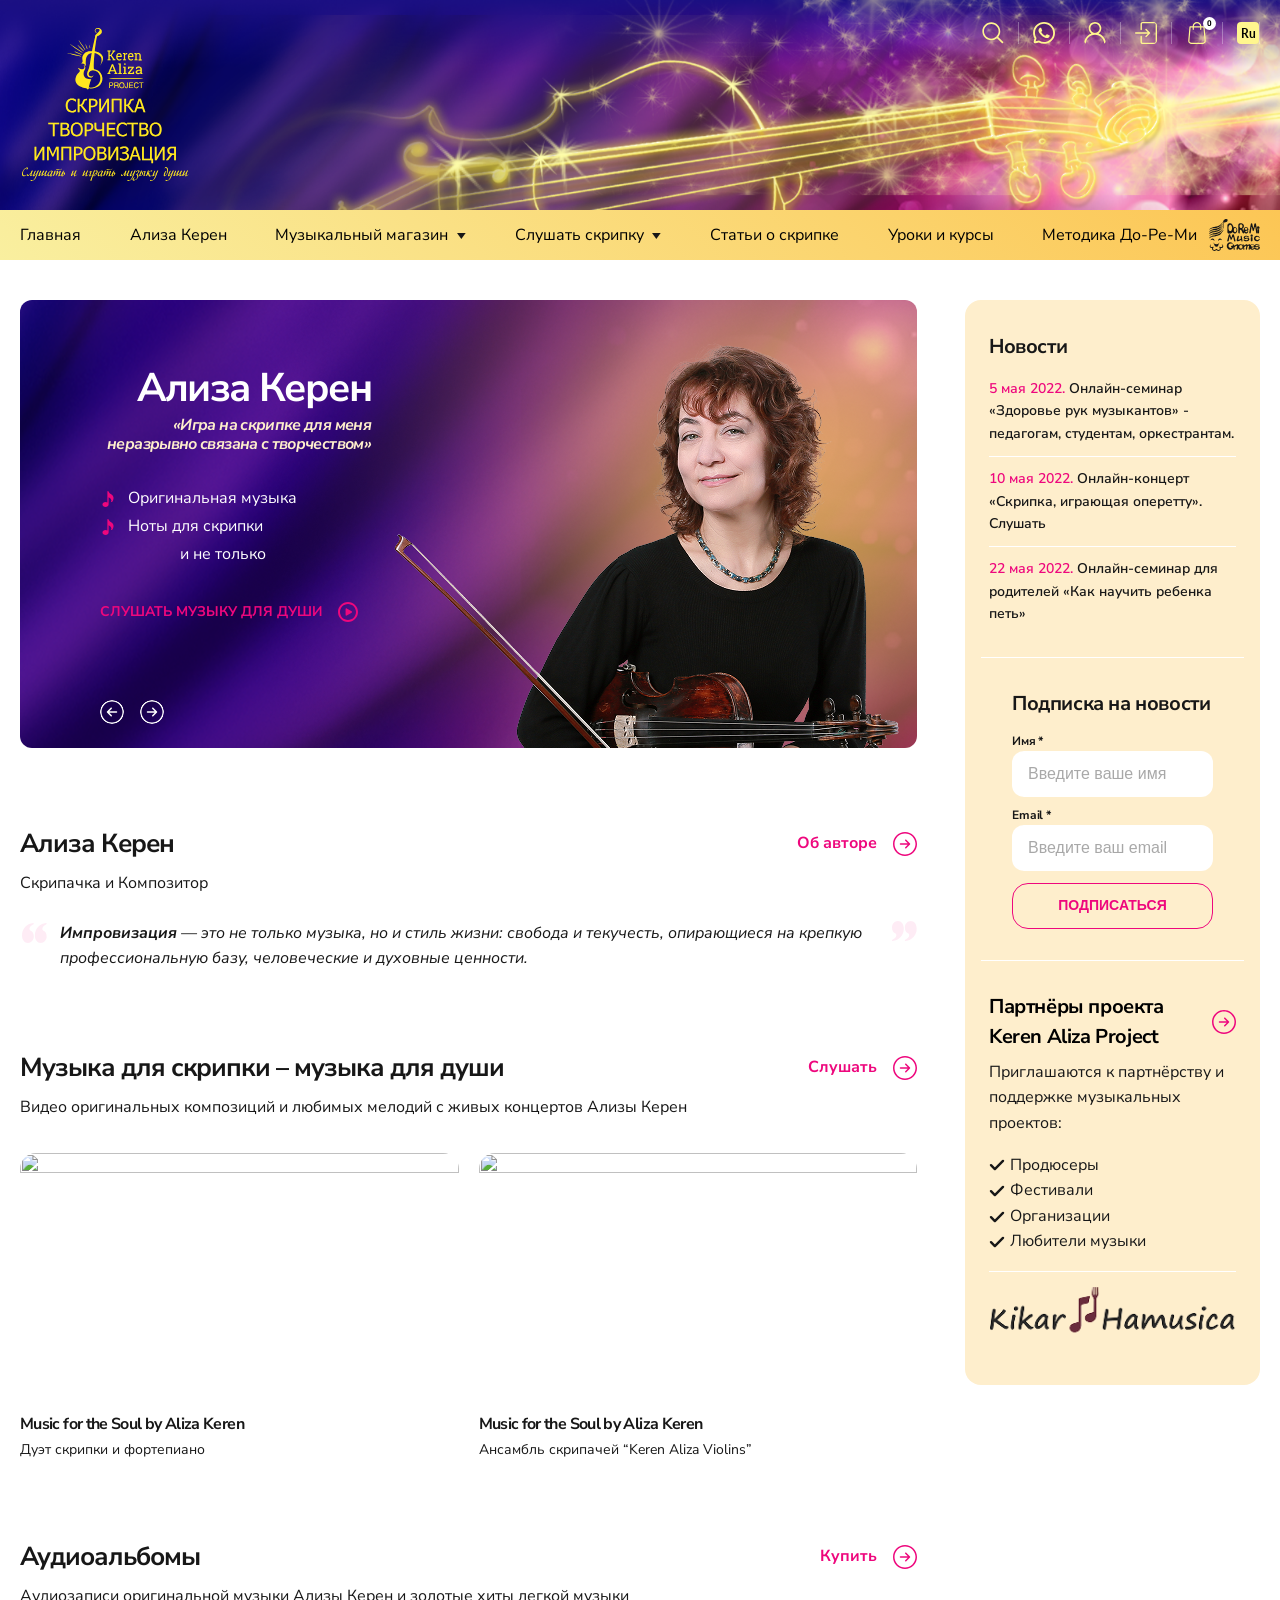
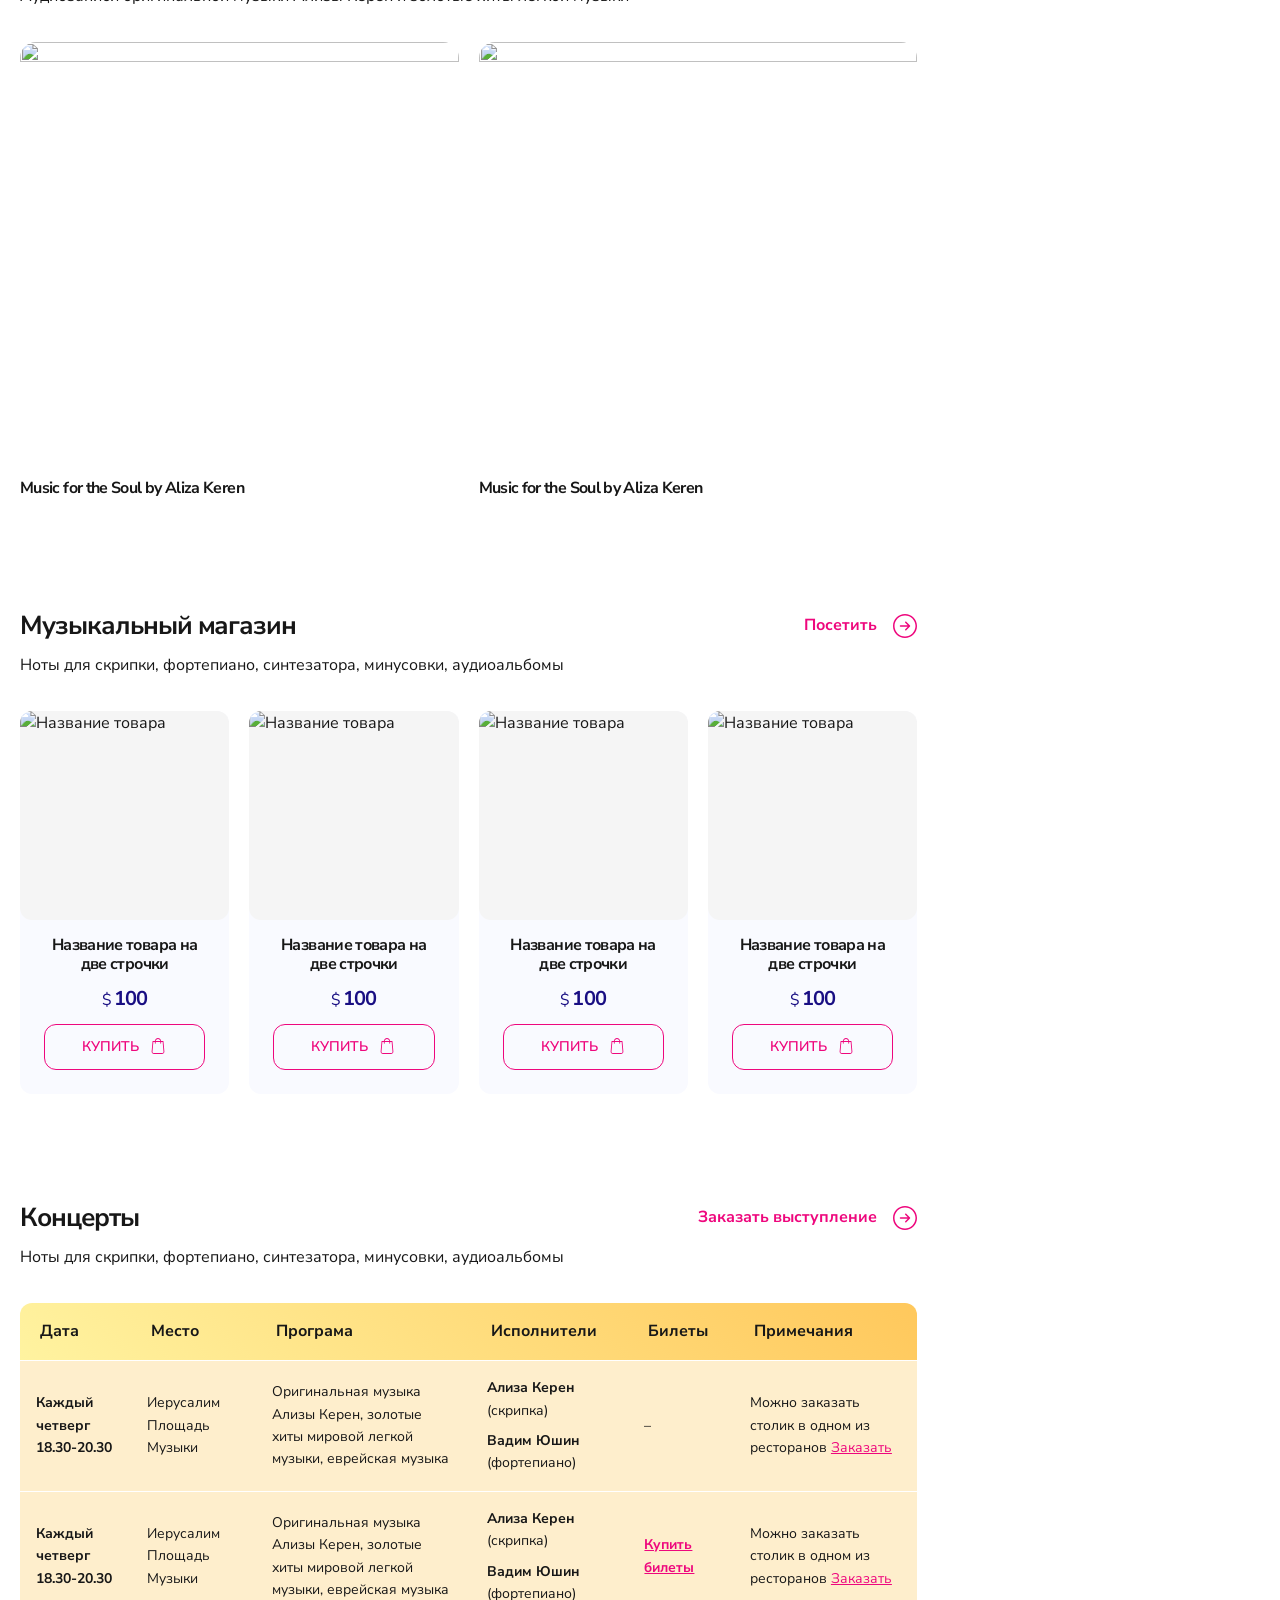
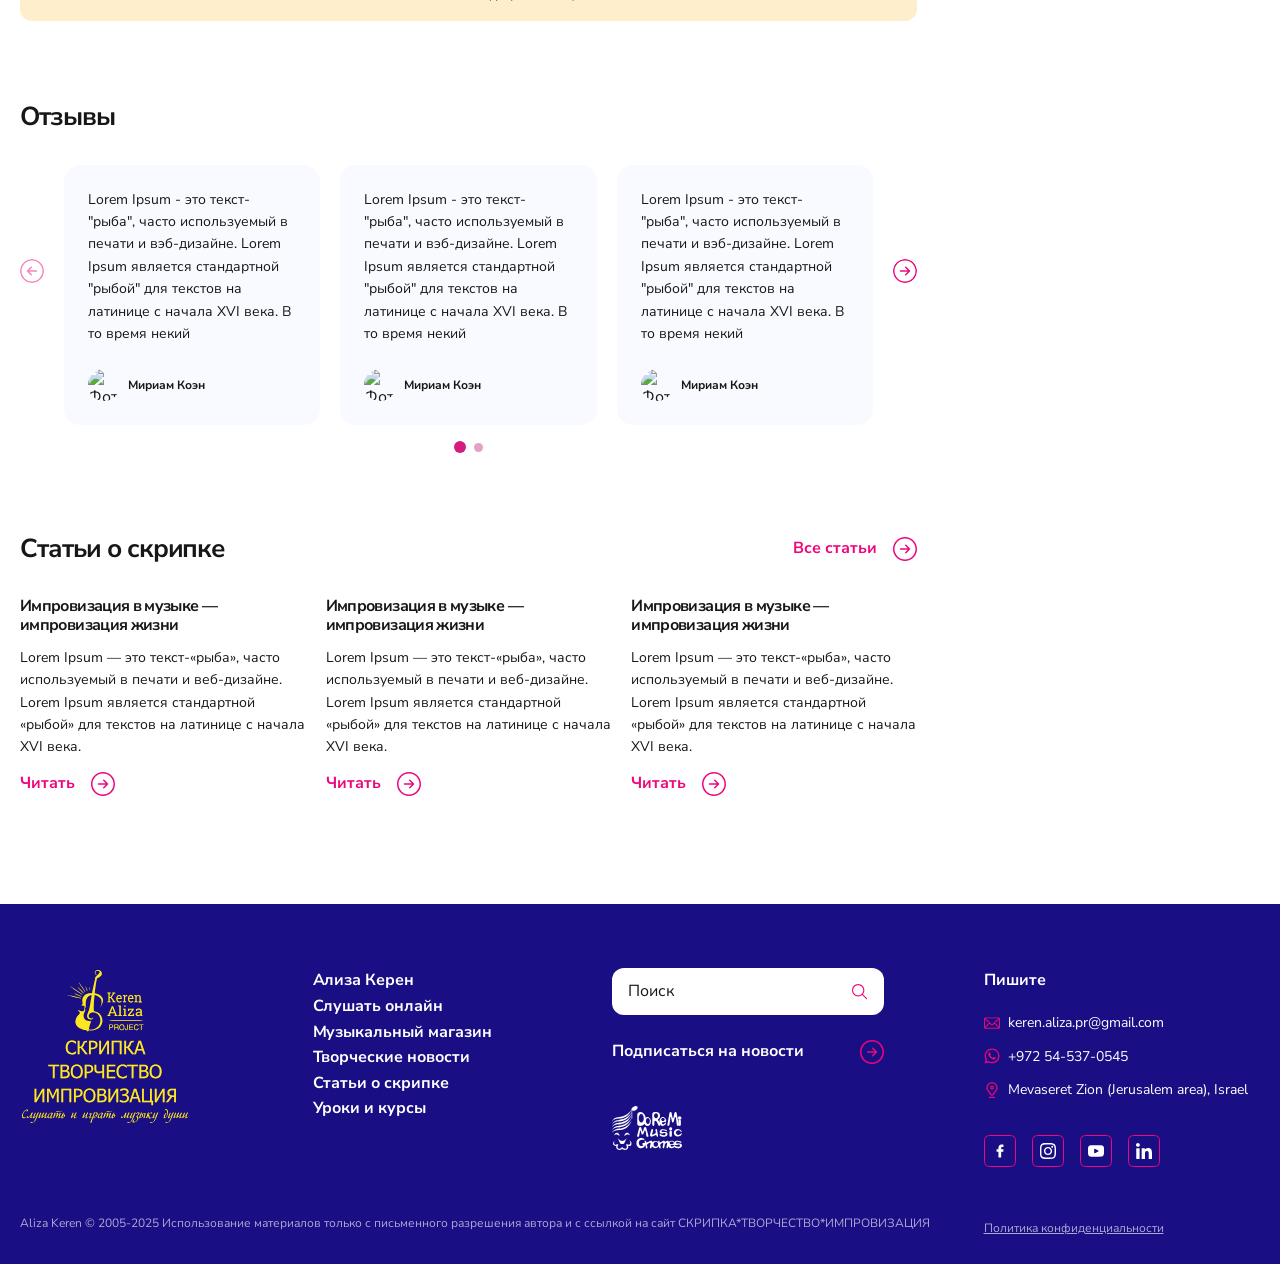
==== commit 5ba7fcb4: "правки" ====
--- a/index.html
+++ b/index.html
@@ -222,7 +222,7 @@
                       </time>
                     </p>
                     <p class="mp-banner-3__address">
-                      <img class="mp-banner-3__address-icon" src="..img/svg/location.svg" alt="">
+                      <img class="mp-banner-3__address-icon" src="../img/svg/location.svg" alt="">
                       <span class="mp-banner-3__address-text">Иерусалим, Площадь Музыки</span>
                     </p>
                     <h1 class="mp-banner-3__title">Дуэт «Keren Aliza»</h1>
--- a/css/styles.min.css
+++ b/css/styles.min.css
@@ -1 +1 @@
-abbr,address,article,aside,audio,b,blockquote,body,canvas,caption,cite,code,dd,del,details,dfn,div,dl,dt,em,fieldset,figcaption,figure,footer,form,h1,h2,h3,h4,h5,h6,header,hgroup,html,i,iframe,img,ins,kbd,label,legend,li,mark,menu,nav,object,ol,p,pre,q,samp,section,small,span,strong,sub,summary,sup,table,tbody,td,tfoot,th,thead,time,tr,ul,var,video{margin:0;padding:0;border:0;outline:0;font-size:100%;vertical-align:baseline;background:0 0}body{line-height:1}article,aside,details,figcaption,figure,footer,header,hgroup,menu,nav,section{display:block}nav ul{list-style:none}blockquote,q{quotes:none}blockquote:after,blockquote:before,q:after,q:before{content:"";content:none}a{margin:0;padding:0;font-size:100%;vertical-align:baseline;background:0 0}ins{background-color:#ff9;color:#000;text-decoration:none}mark{background-color:#ff9;color:#000;font-style:italic;font-weight:700}del{text-decoration:line-through}abbr[title],dfn[title]{border-bottom:1px dotted;cursor:help}table{border-collapse:collapse;border-spacing:0}hr{display:block;height:1px;border:0;border-top:1px solid #ccc;margin:1em 0;padding:0}input,select{vertical-align:middle}*,::after,::before{-webkit-box-sizing:border-box;box-sizing:border-box}body,html{height:100%}body{color:#171717;font-family:"Nunito Sans",sans-serif;font-size:16px;line-height:160%;font-weight:400;letter-spacing:0}img{display:block}ul{list-style:none}body.--no-scroll{overflow:hidden}.d-none{display:none!important}.h1,h1{margin:0;font-family:"Nunito Sans",sans-serif;font-weight:700;font-size:40px;line-height:120%;letter-spacing:-.04em}.h2,h2{margin:0;font-family:"Nunito Sans",sans-serif;font-weight:700;font-size:26px;line-height:120%;letter-spacing:-.04em}.h3,h3{margin:0;font-family:"Nunito Sans",sans-serif;font-weight:700;font-size:20px;line-height:120%;letter-spacing:-.04em}.h4,h4{margin:0;font-family:"Nunito Sans",sans-serif;font-weight:700;font-size:16px;line-height:120%;letter-spacing:-.04em}.h5,h5{margin:0;font-family:"Nunito Sans",sans-serif;font-weight:700;font-size:16px;line-height:120%;letter-spacing:-.04em;font-size:14px}.h6,h6{margin:0;font-family:"Nunito Sans",sans-serif;font-weight:700;font-size:16px;line-height:120%;letter-spacing:-.04em;font-size:12px}.text-12{font-family:"Nunito Sans",sans-serif;font-size:12px;line-height:140%;font-weight:400;letter-spacing:0}.text-12-bold,.text-12.fw-bold{font-weight:700}.text-14{font-family:"Nunito Sans",sans-serif;font-size:14px;line-height:160%;font-weight:400;letter-spacing:0}.text-14-bold,.text-14.fw-bold{font-weight:700}.text-16{font-family:"Nunito Sans",sans-serif;font-size:16px;line-height:160%;font-weight:400;letter-spacing:0}.text-16-medium,.text-16.fw-medium{font-weight:500}.text-16-bold,.text-16.fw-bold{font-weight:700}.text-16-bold-italic{font-weight:700;font-style:italic;line-height:120%;letter-spacing:-.04em}.text-muted{color:#6c757d}.text-primary{color:#190e83}.text-start{text-align:left}.text-center{text-align:center}.text-end{text-align:right}.text-lowercase{text-transform:lowercase}.text-uppercase{text-transform:uppercase}.text-capitalize{text-transform:capitalize}.fw-regular{font-weight:400}.fw-medium{font-weight:500}.fw-semibold{font-weight:600}.fw-bold{font-weight:700}.fst-normal{font-style:normal}.fst-italic{font-style:italic}.text-nowrap{white-space:nowrap}.text-truncate{overflow:hidden;text-overflow:ellipsis;white-space:nowrap}.green-box,.red-box{height:200px;width:100%;border-radius:20px;background-color:red}.green-box{background-color:green}.container{max-width:1360px;padding:0 20px;margin:0 auto}.container-fluid{width:100%;padding:0 20px}.row{display:-ms-grid;display:grid;-ms-grid-columns:(1fr)[12];grid-template-columns:repeat(12,1fr)}.row-cols-1{-ms-grid-columns:(1fr)[1];grid-template-columns:repeat(1,1fr)}.row-cols-1>*{-ms-grid-column-span:1;grid-column:span 1}.row-cols-2{-ms-grid-columns:(1fr)[2];grid-template-columns:repeat(2,1fr)}.row-cols-2>*{-ms-grid-column-span:1;grid-column:span 1}.row-cols-3{-ms-grid-columns:(1fr)[3];grid-template-columns:repeat(3,1fr)}.row-cols-3>*{-ms-grid-column-span:1;grid-column:span 1}.row-cols-4{-ms-grid-columns:(1fr)[4];grid-template-columns:repeat(4,1fr)}.row-cols-4>*{-ms-grid-column-span:1;grid-column:span 1}.row-cols-5{-ms-grid-columns:(1fr)[5];grid-template-columns:repeat(5,1fr)}.row-cols-5>*{-ms-grid-column-span:1;grid-column:span 1}.row-cols-6{-ms-grid-columns:(1fr)[6];grid-template-columns:repeat(6,1fr)}.row-cols-6>*{-ms-grid-column-span:1;grid-column:span 1}.row-cols-7{-ms-grid-columns:(1fr)[7];grid-template-columns:repeat(7,1fr)}.row-cols-7>*{-ms-grid-column-span:1;grid-column:span 1}.row-cols-8{-ms-grid-columns:(1fr)[8];grid-template-columns:repeat(8,1fr)}.row-cols-8>*{-ms-grid-column-span:1;grid-column:span 1}.row-cols-9{-ms-grid-columns:(1fr)[9];grid-template-columns:repeat(9,1fr)}.row-cols-9>*{-ms-grid-column-span:1;grid-column:span 1}.row-cols-10{-ms-grid-columns:(1fr)[10];grid-template-columns:repeat(10,1fr)}.row-cols-10>*{-ms-grid-column-span:1;grid-column:span 1}.row-cols-11{-ms-grid-columns:(1fr)[11];grid-template-columns:repeat(11,1fr)}.row-cols-11>*{-ms-grid-column-span:1;grid-column:span 1}.row-cols-12{-ms-grid-columns:(1fr)[12];grid-template-columns:repeat(12,1fr)}.row-cols-12>*{-ms-grid-column-span:1;grid-column:span 1}.col-1{-ms-grid-column-span:1;grid-column:span 1}.col-2{-ms-grid-column-span:2;grid-column:span 2}.col-3{-ms-grid-column-span:3;grid-column:span 3}.col-4{-ms-grid-column-span:4;grid-column:span 4}.col-5{-ms-grid-column-span:5;grid-column:span 5}.col-6{-ms-grid-column-span:6;grid-column:span 6}.col-7{-ms-grid-column-span:7;grid-column:span 7}.col-8{-ms-grid-column-span:8;grid-column:span 8}.col-9{-ms-grid-column-span:9;grid-column:span 9}.col-10{-ms-grid-column-span:10;grid-column:span 10}.col-11{-ms-grid-column-span:11;grid-column:span 11}.col-12{-ms-grid-column-span:12;grid-column:span 12}.g-0{gap:0}.gx-0{-webkit-column-gap:0;-moz-column-gap:0;column-gap:0}.gy-0{row-gap:0}.g-1{gap:.25rem}.gx-1{-webkit-column-gap:.25rem;-moz-column-gap:.25rem;column-gap:.25rem}.gy-1{row-gap:.25rem}.g-2{gap:.5rem}.gx-2{-webkit-column-gap:.5rem;-moz-column-gap:.5rem;column-gap:.5rem}.gy-2{row-gap:.5rem}.g-3{gap:1rem}.gx-3{-webkit-column-gap:1rem;-moz-column-gap:1rem;column-gap:1rem}.gy-3{row-gap:1rem}.g-4{gap:1.5rem}.gx-4{-webkit-column-gap:1.5rem;-moz-column-gap:1.5rem;column-gap:1.5rem}.gy-4{row-gap:1.5rem}.g-5{gap:3rem}.gx-5{-webkit-column-gap:3rem;-moz-column-gap:3rem;column-gap:3rem}.gy-5{row-gap:3rem}.g-20px{gap:20px}.gx-20px{-webkit-column-gap:20px;-moz-column-gap:20px;column-gap:20px}.gy-20px{row-gap:20px}.g-32px{gap:32px}.gx-32px{-webkit-column-gap:32px;-moz-column-gap:32px;column-gap:32px}.gy-32px{row-gap:32px}.g-40px{gap:40px}.gx-40px{-webkit-column-gap:40px;-moz-column-gap:40px;column-gap:40px}.gy-40px{row-gap:40px}.m-auto{margin:auto!important}.mx-auto{margin-left:auto!important;margin-right:auto!important}.my-auto{margin-top:auto!important;margin-bottom:auto!important}.mt-auto{margin-top:auto!important}.mb-auto{margin-bottom:auto!important}.ms-auto{margin-left:auto!important}.me-auto{margin-right:auto!important}.p-auto{padding:auto!important}.px-auto{padding-left:auto!important;padding-right:auto!important}.py-auto{padding-top:auto!important;padding-bottom:auto!important}.pt-auto{padding-top:auto!important}.pb-auto{padding-bottom:auto!important}.ps-auto{padding-left:auto!important}.pe-auto{padding-right:auto!important}.m-0{margin:0!important}.mx-0{margin-left:0!important;margin-right:0!important}.my-0{margin-top:0!important;margin-bottom:0!important}.mt-0{margin-top:0!important}.mb-0{margin-bottom:0!important}.ms-0{margin-left:0!important}.me-0{margin-right:0!important}.p-0{padding:0!important}.px-0{padding-left:0!important;padding-right:0!important}.py-0{padding-top:0!important;padding-bottom:0!important}.pt-0{padding-top:0!important}.pb-0{padding-bottom:0!important}.ps-0{padding-left:0!important}.pe-0{padding-right:0!important}.m-1{margin:.25rem!important}.mx-1{margin-left:.25rem!important;margin-right:.25rem!important}.my-1{margin-top:.25rem!important;margin-bottom:.25rem!important}.mt-1{margin-top:.25rem!important}.mb-1{margin-bottom:.25rem!important}.ms-1{margin-left:.25rem!important}.me-1{margin-right:.25rem!important}.p-1{padding:.25rem!important}.px-1{padding-left:.25rem!important;padding-right:.25rem!important}.py-1{padding-top:.25rem!important;padding-bottom:.25rem!important}.pt-1{padding-top:.25rem!important}.pb-1{padding-bottom:.25rem!important}.ps-1{padding-left:.25rem!important}.pe-1{padding-right:.25rem!important}.m-2{margin:.5rem!important}.mx-2{margin-left:.5rem!important;margin-right:.5rem!important}.my-2{margin-top:.5rem!important;margin-bottom:.5rem!important}.mt-2{margin-top:.5rem!important}.mb-2{margin-bottom:.5rem!important}.ms-2{margin-left:.5rem!important}.me-2{margin-right:.5rem!important}.p-2{padding:.5rem!important}.px-2{padding-left:.5rem!important;padding-right:.5rem!important}.py-2{padding-top:.5rem!important;padding-bottom:.5rem!important}.pt-2{padding-top:.5rem!important}.pb-2{padding-bottom:.5rem!important}.ps-2{padding-left:.5rem!important}.pe-2{padding-right:.5rem!important}.m-3{margin:1rem!important}.mx-3{margin-left:1rem!important;margin-right:1rem!important}.my-3{margin-top:1rem!important;margin-bottom:1rem!important}.mt-3{margin-top:1rem!important}.mb-3{margin-bottom:1rem!important}.ms-3{margin-left:1rem!important}.me-3{margin-right:1rem!important}.p-3{padding:1rem!important}.px-3{padding-left:1rem!important;padding-right:1rem!important}.py-3{padding-top:1rem!important;padding-bottom:1rem!important}.pt-3{padding-top:1rem!important}.pb-3{padding-bottom:1rem!important}.ps-3{padding-left:1rem!important}.pe-3{padding-right:1rem!important}.m-4{margin:1.5rem!important}.mx-4{margin-left:1.5rem!important;margin-right:1.5rem!important}.my-4{margin-top:1.5rem!important;margin-bottom:1.5rem!important}.mt-4{margin-top:1.5rem!important}.mb-4{margin-bottom:1.5rem!important}.ms-4{margin-left:1.5rem!important}.me-4{margin-right:1.5rem!important}.p-4{padding:1.5rem!important}.px-4{padding-left:1.5rem!important;padding-right:1.5rem!important}.py-4{padding-top:1.5rem!important;padding-bottom:1.5rem!important}.pt-4{padding-top:1.5rem!important}.pb-4{padding-bottom:1.5rem!important}.ps-4{padding-left:1.5rem!important}.pe-4{padding-right:1.5rem!important}.m-5{margin:3rem!important}.mx-5{margin-left:3rem!important;margin-right:3rem!important}.my-5{margin-top:3rem!important;margin-bottom:3rem!important}.mt-5{margin-top:3rem!important}.mb-5{margin-bottom:3rem!important}.ms-5{margin-left:3rem!important}.me-5{margin-right:3rem!important}.p-5{padding:3rem!important}.px-5{padding-left:3rem!important;padding-right:3rem!important}.py-5{padding-top:3rem!important;padding-bottom:3rem!important}.pt-5{padding-top:3rem!important}.pb-5{padding-bottom:3rem!important}.ps-5{padding-left:3rem!important}.pe-5{padding-right:3rem!important}.m-12px{margin:12px!important}.mx-12px{margin-left:12px!important;margin-right:12px!important}.my-12px{margin-top:12px!important;margin-bottom:12px!important}.mt-12px{margin-top:12px!important}.mb-12px{margin-bottom:12px!important}.ms-12px{margin-left:12px!important}.me-12px{margin-right:12px!important}.p-12px{padding:12px!important}.px-12px{padding-left:12px!important;padding-right:12px!important}.py-12px{padding-top:12px!important;padding-bottom:12px!important}.pt-12px{padding-top:12px!important}.pb-12px{padding-bottom:12px!important}.ps-12px{padding-left:12px!important}.pe-12px{padding-right:12px!important}.m-16px{margin:16px!important}.mx-16px{margin-left:16px!important;margin-right:16px!important}.my-16px{margin-top:16px!important;margin-bottom:16px!important}.mt-16px{margin-top:16px!important}.mb-16px{margin-bottom:16px!important}.ms-16px{margin-left:16px!important}.me-16px{margin-right:16px!important}.p-16px{padding:16px!important}.px-16px{padding-left:16px!important;padding-right:16px!important}.py-16px{padding-top:16px!important;padding-bottom:16px!important}.pt-16px{padding-top:16px!important}.pb-16px{padding-bottom:16px!important}.ps-16px{padding-left:16px!important}.pe-16px{padding-right:16px!important}.m-20px{margin:20px!important}.mx-20px{margin-left:20px!important;margin-right:20px!important}.my-20px{margin-top:20px!important;margin-bottom:20px!important}.mt-20px{margin-top:20px!important}.mb-20px{margin-bottom:20px!important}.ms-20px{margin-left:20px!important}.me-20px{margin-right:20px!important}.p-20px{padding:20px!important}.px-20px{padding-left:20px!important;padding-right:20px!important}.py-20px{padding-top:20px!important;padding-bottom:20px!important}.pt-20px{padding-top:20px!important}.pb-20px{padding-bottom:20px!important}.ps-20px{padding-left:20px!important}.pe-20px{padding-right:20px!important}.m-24px{margin:24px!important}.mx-24px{margin-left:24px!important;margin-right:24px!important}.my-24px{margin-top:24px!important;margin-bottom:24px!important}.mt-24px{margin-top:24px!important}.mb-24px{margin-bottom:24px!important}.ms-24px{margin-left:24px!important}.me-24px{margin-right:24px!important}.p-24px{padding:24px!important}.px-24px{padding-left:24px!important;padding-right:24px!important}.py-24px{padding-top:24px!important;padding-bottom:24px!important}.pt-24px{padding-top:24px!important}.pb-24px{padding-bottom:24px!important}.ps-24px{padding-left:24px!important}.pe-24px{padding-right:24px!important}.m-28px{margin:28px!important}.mx-28px{margin-left:28px!important;margin-right:28px!important}.my-28px{margin-top:28px!important;margin-bottom:28px!important}.mt-28px{margin-top:28px!important}.mb-28px{margin-bottom:28px!important}.ms-28px{margin-left:28px!important}.me-28px{margin-right:28px!important}.p-28px{padding:28px!important}.px-28px{padding-left:28px!important;padding-right:28px!important}.py-28px{padding-top:28px!important;padding-bottom:28px!important}.pt-28px{padding-top:28px!important}.pb-28px{padding-bottom:28px!important}.ps-28px{padding-left:28px!important}.pe-28px{padding-right:28px!important}.m-30px{margin:30px!important}.mx-30px{margin-left:30px!important;margin-right:30px!important}.my-30px{margin-top:30px!important;margin-bottom:30px!important}.mt-30px{margin-top:30px!important}.mb-30px{margin-bottom:30px!important}.ms-30px{margin-left:30px!important}.me-30px{margin-right:30px!important}.p-30px{padding:30px!important}.px-30px{padding-left:30px!important;padding-right:30px!important}.py-30px{padding-top:30px!important;padding-bottom:30px!important}.pt-30px{padding-top:30px!important}.pb-30px{padding-bottom:30px!important}.ps-30px{padding-left:30px!important}.pe-30px{padding-right:30px!important}.m-31px{margin:31px!important}.mx-31px{margin-left:31px!important;margin-right:31px!important}.my-31px{margin-top:31px!important;margin-bottom:31px!important}.mt-31px{margin-top:31px!important}.mb-31px{margin-bottom:31px!important}.ms-31px{margin-left:31px!important}.me-31px{margin-right:31px!important}.p-31px{padding:31px!important}.px-31px{padding-left:31px!important;padding-right:31px!important}.py-31px{padding-top:31px!important;padding-bottom:31px!important}.pt-31px{padding-top:31px!important}.pb-31px{padding-bottom:31px!important}.ps-31px{padding-left:31px!important}.pe-31px{padding-right:31px!important}.m-32px{margin:32px!important}.mx-32px{margin-left:32px!important;margin-right:32px!important}.my-32px{margin-top:32px!important;margin-bottom:32px!important}.mt-32px{margin-top:32px!important}.mb-32px{margin-bottom:32px!important}.ms-32px{margin-left:32px!important}.me-32px{margin-right:32px!important}.p-32px{padding:32px!important}.px-32px{padding-left:32px!important;padding-right:32px!important}.py-32px{padding-top:32px!important;padding-bottom:32px!important}.pt-32px{padding-top:32px!important}.pb-32px{padding-bottom:32px!important}.ps-32px{padding-left:32px!important}.pe-32px{padding-right:32px!important}.m-38px{margin:38px!important}.mx-38px{margin-left:38px!important;margin-right:38px!important}.my-38px{margin-top:38px!important;margin-bottom:38px!important}.mt-38px{margin-top:38px!important}.mb-38px{margin-bottom:38px!important}.ms-38px{margin-left:38px!important}.me-38px{margin-right:38px!important}.p-38px{padding:38px!important}.px-38px{padding-left:38px!important;padding-right:38px!important}.py-38px{padding-top:38px!important;padding-bottom:38px!important}.pt-38px{padding-top:38px!important}.pb-38px{padding-bottom:38px!important}.ps-38px{padding-left:38px!important}.pe-38px{padding-right:38px!important}.m-40px{margin:40px!important}.mx-40px{margin-left:40px!important;margin-right:40px!important}.my-40px{margin-top:40px!important;margin-bottom:40px!important}.mt-40px{margin-top:40px!important}.mb-40px{margin-bottom:40px!important}.ms-40px{margin-left:40px!important}.me-40px{margin-right:40px!important}.p-40px{padding:40px!important}.px-40px{padding-left:40px!important;padding-right:40px!important}.py-40px{padding-top:40px!important;padding-bottom:40px!important}.pt-40px{padding-top:40px!important}.pb-40px{padding-bottom:40px!important}.ps-40px{padding-left:40px!important}.pe-40px{padding-right:40px!important}.m-48px{margin:48px!important}.mx-48px{margin-left:48px!important;margin-right:48px!important}.my-48px{margin-top:48px!important;margin-bottom:48px!important}.mt-48px{margin-top:48px!important}.mb-48px{margin-bottom:48px!important}.ms-48px{margin-left:48px!important}.me-48px{margin-right:48px!important}.p-48px{padding:48px!important}.px-48px{padding-left:48px!important;padding-right:48px!important}.py-48px{padding-top:48px!important;padding-bottom:48px!important}.pt-48px{padding-top:48px!important}.pb-48px{padding-bottom:48px!important}.ps-48px{padding-left:48px!important}.pe-48px{padding-right:48px!important}.m-80px{margin:80px!important}.mx-80px{margin-left:80px!important;margin-right:80px!important}.my-80px{margin-top:80px!important;margin-bottom:80px!important}.mt-80px{margin-top:80px!important}.mb-80px{margin-bottom:80px!important}.ms-80px{margin-left:80px!important}.me-80px{margin-right:80px!important}.p-80px{padding:80px!important}.px-80px{padding-left:80px!important;padding-right:80px!important}.py-80px{padding-top:80px!important;padding-bottom:80px!important}.pt-80px{padding-top:80px!important}.pb-80px{padding-bottom:80px!important}.ps-80px{padding-left:80px!important}.pe-80px{padding-right:80px!important}.rounded-12px{border-radius:12px!important}.rounded-16px{border-radius:16px!important}.d-none{display:none!important}.d-block{display:block!important}.d-flex{display:-webkit-box!important;display:-ms-flexbox!important;display:flex!important}.d-inline{display:inline!important}.d-inline-block{display:inline-block!important}.d-inline-flex{display:-webkit-inline-box!important;display:-ms-inline-flexbox!important;display:inline-flex!important}.d-grid{display:-ms-grid!important;display:grid!important}.flex-row{-webkit-box-orient:horizontal!important;-webkit-box-direction:normal!important;-ms-flex-direction:row!important;flex-direction:row!important}.flex-row-reverse{-webkit-box-orient:horizontal!important;-webkit-box-direction:reverse!important;-ms-flex-direction:row-reverse!important;flex-direction:row-reverse!important}.flex-column{-webkit-box-orient:vertical!important;-webkit-box-direction:normal!important;-ms-flex-direction:column!important;flex-direction:column!important}.flex-column-reverse{-webkit-box-orient:vertical!important;-webkit-box-direction:reverse!important;-ms-flex-direction:column-reverse!important;flex-direction:column-reverse!important}.flex-wrap{-ms-flex-wrap:wrap!important;flex-wrap:wrap!important}.flex-nowrap{-ms-flex-wrap:nowrap!important;flex-wrap:nowrap!important}.flex-wrap-reverse{-ms-flex-wrap:wrap-reverse!important;flex-wrap:wrap-reverse!important}.justify-content-start{-webkit-box-pack:start!important;-ms-flex-pack:start!important;justify-content:flex-start!important}.justify-content-end{-webkit-box-pack:end!important;-ms-flex-pack:end!important;justify-content:flex-end!important}.justify-content-center{-webkit-box-pack:center!important;-ms-flex-pack:center!important;justify-content:center!important}.justify-content-between{-webkit-box-pack:justify!important;-ms-flex-pack:justify!important;justify-content:space-between!important}.justify-content-around{-ms-flex-pack:distribute!important;justify-content:space-around!important}.justify-content-evenly{-webkit-box-pack:space-evenly!important;-ms-flex-pack:space-evenly!important;justify-content:space-evenly!important}.align-items-start{-webkit-box-align:start!important;-ms-flex-align:start!important;align-items:flex-start!important}.align-items-end{-webkit-box-align:end!important;-ms-flex-align:end!important;align-items:flex-end!important}.align-items-center{-webkit-box-align:center!important;-ms-flex-align:center!important;align-items:center!important}.align-items-baseline{-webkit-box-align:baseline!important;-ms-flex-align:baseline!important;align-items:baseline!important}.align-items-stretch{-webkit-box-align:stretch!important;-ms-flex-align:stretch!important;align-items:stretch!important}.align-self-auto{-ms-flex-item-align:auto!important;-ms-grid-row-align:auto!important;align-self:auto!important}.align-self-start{-ms-flex-item-align:start!important;align-self:flex-start!important}.align-self-end{-ms-flex-item-align:end!important;align-self:flex-end!important}.align-self-center{-ms-flex-item-align:center!important;-ms-grid-row-align:center!important;align-self:center!important}.align-self-baseline{-ms-flex-item-align:baseline!important;align-self:baseline!important}.align-self-stretch{-ms-flex-item-align:stretch!important;-ms-grid-row-align:stretch!important;align-self:stretch!important}.flex-grow-0{-webkit-box-flex:0!important;-ms-flex-positive:0!important;flex-grow:0!important}.flex-grow-1{-webkit-box-flex:1!important;-ms-flex-positive:1!important;flex-grow:1!important}.flex-shrink-0{-ms-flex-negative:0!important;flex-shrink:0!important}.flex-shrink-1{-ms-flex-negative:1!important;flex-shrink:1!important}.flex-fill{-webkit-box-flex:1!important;-ms-flex:1 1 auto!important;flex:1 1 auto!important}.flex-none{-webkit-box-flex:0!important;-ms-flex:none!important;flex:none!important}.header__top{background-color:#190e83;background:url(..img/header_bg.png) center no-repeat;background-size:cover}.header__top-content{display:-webkit-box;display:-ms-flexbox;display:flex;-webkit-box-pack:justify;-ms-flex-pack:justify;justify-content:space-between;max-width:1360px;padding:0 20px;margin:0 auto}.header__top-content-left{display:-webkit-box;display:-ms-flexbox;display:flex;-webkit-box-pack:center;-ms-flex-pack:center;justify-content:center;-webkit-box-align:center;-ms-flex-align:center;align-items:center}.header__logo{padding:26px 0 24px}.header__logo-link{display:block}.header__logo img{display:block;height:160px;width:172.2px}.header__actions{display:-webkit-box;display:-ms-flexbox;display:flex;list-style:none;padding-top:22px}.header__actions-item{position:relative;padding:0 14px;border-right:1px solid rgba(255,255,255,.3)}.header__actions-item:first-child{padding:0 14px 0 0}.header__actions-item:last-child{padding:0 0 0 14px}.header__actions-btn{display:block;width:22px;height:22px;background:0 0;border:none;padding:0;margin:0;border-radius:4px;text-decoration:none;cursor:pointer;background-position:center;background-repeat:no-repeat;background-size:22px}.header__actions-btn.--search{background-image:url(..img/svg/header_search.svg)}.header__actions-btn.--whatsapp{background-image:url(..img/svg/header_whatsapp.svg)}.header__actions-btn.--user{background-image:url(..img/svg/header_user.svg)}.header__actions-btn.--login{background-image:url(..img/svg/header_login.svg)}.header__actions-btn.--cart{position:relative;background-image:url(..img/svg/header_cart.svg)}.header__actions-btn.--lang{color:#000;font-size:12px;font-family:Lato,sans-serif;font-weight:700;font-style:normal;background-color:#fff68e}.header__actions-badge{position:absolute;top:-5px;right:-8px;height:13px;color:#000;font-family:Heebo,sans-serif;font-size:8px;font-weight:700;line-height:14px;padding:0 4px;background-color:#fff;border-radius:50%}.header__lang-menu{list-style:none;position:absolute;display:-webkit-box;display:-ms-flexbox;display:flex;-webkit-box-orient:vertical;-webkit-box-direction:normal;-ms-flex-direction:column;flex-direction:column;opacity:0;visibility:hidden;-webkit-transform:translateY(-10px);-ms-transform:translateY(-10px);transform:translateY(-10px);pointer-events:none;-webkit-transition:all .3s ease;transition:all .3s ease}.header__lang-menu.is-open{opacity:1;visibility:visible;-webkit-transform:translateY(0);-ms-transform:translateY(0);transform:translateY(0);pointer-events:auto}.header__lang-menu a,.header__lang-menu button{display:block;width:22px;height:22px;background:#fff68e;border:none;padding:0;margin:0;border-radius:4px;text-decoration:none;cursor:pointer;color:#000;font-size:12px;font-family:Lato,sans-serif;font-weight:700;text-align:center;line-height:22px}.header__nav{background:linear-gradient(225deg,#fcc655,#f9ef9f)}.header__nav-content{max-width:1360px;padding:0 20px;margin:0 auto}.header__app-nav{display:none}.header__nav-list{display:-webkit-box;display:-ms-flexbox;display:flex;-webkit-box-pack:justify;-ms-flex-pack:justify;justify-content:space-between;padding:9px 0}.header__nav-item.--has-submenu{position:relative}.header__nav-link{display:block;height:100%;color:#000;font-family:"Nunito Sans",sans-serif;font-size:16px;line-height:2;letter-spacing:0;text-decoration:none;background:0 0;border:none;padding:0;margin:0;cursor:pointer;-webkit-transition:.1s;transition:.1s}.header__nav-link:hover{color:rgba(23,23,23,.64)}.header__nav-item.--do-re-mi .header__nav-link{display:-webkit-box;display:-ms-flexbox;display:flex;-webkit-box-align:center;-ms-flex-align:center;align-items:center}.header__nav-item.--do-re-mi .header__nav-link span{padding-right:12px}.header__nav-item.--do-re-mi .header__nav-link img{display:block;height:32px;width:50.88px;-webkit-transition:.1s;transition:.1s}.header__nav-item.--do-re-mi .header__nav-link:hover img{opacity:.5}.header__nav-item.--has-submenu .header__nav-link::after{content:"";display:inline-block;height:8px;width:10px;margin-left:8px;background-image:url('data:image/svg+xml,<svg width="9" height="6" viewBox="0 0 9 6" fill="none" xmlns="http://www.w3.org/2000/svg"><path d="M4.33014 6L8.66027 0H1.19209e-05L4.33014 6Z" fill="%23171717"/></svg>');background-repeat:no-repeat;background-position:center;-webkit-transition:.1s;transition:.1s}.header__nav-item.--has-submenu .header__nav-link:hover::after{opacity:.5}.header__nav-item.--has-submenu.--opened .header__nav-link::after{-webkit-transform:rotate(180deg);-ms-transform:rotate(180deg);transform:rotate(180deg)}.header__nav-submenu{display:-webkit-box;display:-ms-flexbox;display:flex;-webkit-box-orient:vertical;-webkit-box-direction:normal;-ms-flex-direction:column;flex-direction:column;-webkit-box-align:start;-ms-flex-align:start;align-items:start;width:-webkit-max-content;width:-moz-max-content;width:max-content;position:absolute;top:43px;top:calc(100% + 11px);left:-16px;background-color:#feeecc;padding:24px 16px;border-radius:12px;opacity:0;visibility:hidden;-webkit-transform:translateY(-10px);-ms-transform:translateY(-10px);transform:translateY(-10px);-webkit-transition:opacity .3s ease,visibility .3s,-webkit-transform .3s ease;transition:opacity .3s ease,visibility .3s,-webkit-transform .3s ease;transition:opacity .3s ease,transform .3s ease,visibility .3s;transition:opacity .3s ease,transform .3s ease,visibility .3s,-webkit-transform .3s ease;z-index:2}.--has-submenu.--opened .header__nav-submenu{opacity:1;visibility:visible;-webkit-transform:translateY(0);-ms-transform:translateY(0);transform:translateY(0)}.header__nav-submenu-group+.header__nav-submenu-group{padding-top:24px}.header__nav-submenu-title{font-family:"Nunito Sans",sans-serif;font-size:16px;font-weight:700;line-height:1.2;letter-spacing:-.4px;padding-bottom:11px;border-bottom:1px solid #000}.header__nav-submenu-link{display:block;color:#000;font-family:"Nunito Sans",sans-serif;font-size:16px;line-height:1.6;text-decoration:none;padding:7px 0;border-bottom:1px solid #fff}.header__nav-submenu-link:hover{opacity:.6}.visually-hidden{position:absolute;width:1px;height:1px;margin:-1px;overflow:hidden;clip:rect(0,0,0,0);white-space:nowrap}.footer{background-color:#190e83;padding:64px 0 24px}.footer__layout{display:-ms-grid;display:grid;grid-template-areas:"logo navs srch cnts" "logo navs prtn cnts" "legl legl legl prvc";max-width:1360px;padding:0 20px;margin:0 auto}.footer__brand{-ms-grid-row:1;-ms-grid-row-span:2;-ms-grid-column:1;grid-area:logo}.footer__brand-logo{height:160px;width:172.2px}.footer__navigation{-ms-grid-row:1;-ms-grid-row-span:2;-ms-grid-column:2;grid-area:navs}.footer__navigation-link{color:#fff;font-size:16px;font-weight:700;text-decoration:none;line-height:1.6;letter-spacing:-.04px;-webkit-transition:.3s;transition:.3s}.footer__navigation-link:hover{color:#ee077d}.footer__search{-ms-grid-row:1;-ms-grid-column:3;grid-area:srch;max-width:272px}.footer__search-field{display:block;width:100%;color:#000;font-family:"Nunito Sans",serif;font-size:16px;line-height:23px;background-color:#fff;background-image:url('data:image/svg+xml,<svg width="16" height="16" viewBox="0 0 16 16" fill="none" xmlns="http://www.w3.org/2000/svg"><path d="M15.0227 14.2273L10.9395 10.144C11.8347 9.07059 12.375 7.69134 12.375 6.1875C12.375 2.77566 9.59934 0 6.1875 0C2.77566 0 0 2.77566 0 6.1875C0 9.59934 2.77566 12.375 6.1875 12.375C7.69134 12.375 9.07059 11.8347 10.144 10.9395L14.2273 15.0228C14.3371 15.1327 14.4811 15.1876 14.625 15.1876C14.7689 15.1876 14.9129 15.1327 15.0227 15.0228C15.2425 14.803 15.2425 14.447 15.0227 14.2273ZM1.125 6.1875C1.125 3.39609 3.39581 1.125 6.1875 1.125C8.97919 1.125 11.25 3.39609 11.25 6.1875C11.25 8.97891 8.97919 11.25 6.1875 11.25C3.39581 11.25 1.125 8.97891 1.125 6.1875Z" fill="%23EE077D"/></svg>');background-repeat:no-repeat;background-position:right 16px center;border-radius:12px;border:none;padding:12px 36px 12px 16px;margin:0}.footer__search-field::-webkit-input-placeholder{color:#171717}.footer__search-field::-moz-placeholder{color:#171717}.footer__search-field:-ms-input-placeholder{color:#171717}.footer__search-field::-ms-input-placeholder{color:#171717}.footer__search-field::placeholder{color:#171717}.footer__search .footer__newsletter-link{display:-webkit-box;display:-ms-flexbox;display:flex;-webkit-box-pack:justify;-ms-flex-pack:justify;justify-content:space-between;-webkit-box-align:center;-ms-flex-align:center;align-items:center;gap:24px;color:#fff;font-weight:700;line-height:1.6;text-decoration:none;margin:24px 0;-webkit-transition:.3s;transition:.3s}.footer__search .footer__newsletter-link:hover{color:#ee077d}.footer__search .footer__newsletter-link::after{content:"";height:24px;width:24px;-ms-flex-negative:0;flex-shrink:0;background-image:url(..img/svg/circles-arrow-right.svg)}.footer__partner{-ms-grid-row:2;-ms-grid-column:3;grid-area:prtn}.footer__partner-logo{height:44px;width:auto}.footer__contacts{-ms-grid-row:1;-ms-grid-row-span:2;-ms-grid-column:4;grid-area:cnts}.footer__contacts-title{color:#fff;font-weight:700;line-height:1.6}.footer__contacts-items{margin-top:16px}.footer__contacts-item{padding-left:24px;background-repeat:no-repeat;background-position:left center}.footer__contacts-item.--mail{background-image:url('data:image/svg+xml,<svg width="16" height="16" viewBox="0 0 16 16" fill="none" xmlns="http://www.w3.org/2000/svg"><path d="M14.5938 2.375H1.40625C0.632438 2.375 0 3.00466 0 3.78125V12.2188C0 12.9956 0.632844 13.625 1.40625 13.625H14.5938C15.3676 13.625 16 12.9953 16 12.2188V3.78125C16 3.00447 15.3673 2.375 14.5938 2.375ZM14.3778 3.3125C13.9232 3.76866 8.58266 9.12656 8.36325 9.34669C8.18 9.5305 7.82009 9.53062 7.63675 9.34669L1.62219 3.3125H14.3778ZM0.9375 12.0464V3.95359L4.97078 8L0.9375 12.0464ZM1.62219 12.6875L5.63263 8.664L6.97278 10.0085C7.52197 10.5595 8.47825 10.5593 9.02725 10.0085L10.3674 8.66403L14.3778 12.6875H1.62219ZM15.0625 12.0464L11.0292 8L15.0625 3.95359V12.0464Z" fill="%23EE077D"/></svg>')}.footer__contacts-item.--whatsapp{background-image:url('data:image/svg+xml,<svg width="16" height="16" viewBox="0 0 16 16" fill="none" xmlns="http://www.w3.org/2000/svg"><g clip-path="url(%23clip0_4588_23869)"><path fill-rule="evenodd" clip-rule="evenodd" d="M13.3059 2.67206C11.9026 1.26709 10.0363 0.493011 8.04807 0.492188C3.95108 0.492188 0.61673 3.82645 0.615082 7.92453C0.614532 9.23456 0.956757 10.5134 1.60724 11.6406L0.552734 15.4922L4.49307 14.4586C5.5788 15.0508 6.80112 15.3629 8.04504 15.3633H8.04816C12.1447 15.3633 15.4794 12.0287 15.481 7.93048C15.4818 5.94434 14.7094 4.07693 13.3059 2.67206ZM8.04807 14.108H8.0455C6.93698 14.1075 5.84979 13.8096 4.90112 13.2469L4.67563 13.1129L2.33737 13.7263L2.96149 11.4466L2.81454 11.2128C2.19611 10.2292 1.86954 9.09229 1.87009 7.92499C1.87137 4.51877 4.64285 1.74756 8.05054 1.74756C9.70068 1.74811 11.2519 2.39154 12.4182 3.5593C13.5846 4.72705 14.2266 6.27924 14.226 7.93002C14.2246 11.3365 11.4533 14.108 8.04807 14.108ZM11.4368 9.48102C11.2511 9.388 10.338 8.93884 10.1677 8.87677C9.99759 8.81479 9.87363 8.78394 9.74994 8.96979C9.62607 9.15564 9.2702 9.57404 9.1618 9.69791C9.05341 9.82187 8.94519 9.83743 8.75943 9.74442C8.57367 9.65149 7.97528 9.45529 7.26584 8.82257C6.71378 8.33011 6.34106 7.72192 6.23267 7.53607C6.12445 7.35004 6.23175 7.25922 6.31415 7.15704C6.5152 6.90738 6.71652 6.64563 6.77841 6.52176C6.84039 6.3978 6.80936 6.28931 6.76285 6.19638C6.71652 6.10345 6.34509 5.1893 6.19037 4.81732C6.03949 4.45532 5.88651 4.50421 5.77243 4.49854C5.66422 4.49313 5.54034 4.49203 5.41647 4.49203C5.29269 4.49203 5.09146 4.53845 4.92117 4.72449C4.75098 4.91043 4.27124 5.35968 4.27124 6.27383C4.27124 7.18799 4.93674 8.07111 5.02957 8.19507C5.12241 8.31903 6.33923 10.1949 8.20224 10.9993C8.64536 11.1909 8.99124 11.305 9.26105 11.3906C9.70599 11.532 10.1107 11.512 10.4308 11.4642C10.7877 11.4109 11.5295 11.0149 11.6844 10.5811C11.8392 10.1472 11.8392 9.77545 11.7927 9.69791C11.7463 9.62045 11.6225 9.57404 11.4368 9.48102Z" fill="%23EE077D"/></g><defs><clipPath id="clip0_4588_23869"><rect width="16" height="16" fill="white"/></clipPath></defs></svg>')}.footer__contacts-item.--address{background-image:url('data:image/svg+xml,<svg width="16" height="16" viewBox="0 0 16 16" fill="none" xmlns="http://www.w3.org/2000/svg"><g clip-path="url(%23clip0_4588_23873)"><mask id="mask0_4588_23873" style="mask-type:luminance" maskUnits="userSpaceOnUse" x="-1" y="0" width="17" height="16"><path d="M-0.000244141 9.53674e-07H15.9998V16H-0.000244141V9.53674e-07Z" fill="white"/></mask><g mask="url(%23mask0_4588_23873)"><path d="M3.99738 8.62228L6.99916 12.6243C7.22719 12.9283 7.59051 13.125 7.99976 13.125C8.40901 13.125 8.77232 12.9283 9.00035 12.6243L12.0021 8.62228C12.6286 7.78709 12.9998 6.74938 12.9998 5.625C12.9998 2.86359 10.7612 0.625001 7.99976 0.625001C5.23832 0.625001 2.99976 2.86359 2.99976 5.625C2.99976 6.74938 3.37094 7.78709 3.99738 8.62228Z" stroke="%23EE077D" stroke-width="1.25" stroke-miterlimit="10" stroke-linecap="round" stroke-linejoin="round"/><path d="M9.24976 5.625C9.24976 6.31534 8.6901 6.875 7.99976 6.875C7.30941 6.875 6.74976 6.31534 6.74976 5.625C6.74976 4.93466 7.30941 4.375 7.99976 4.375C8.6901 4.375 9.24976 4.93466 9.24976 5.625Z" stroke="%23EE077D" stroke-width="1.25" stroke-miterlimit="10" stroke-linecap="round" stroke-linejoin="round"/><path d="M5.49976 15.375H10.4998" stroke="%23EE077D" stroke-width="1.25" stroke-miterlimit="10" stroke-linecap="round" stroke-linejoin="round"/></g></g><defs><clipPath id="clip0_4588_23873"><rect width="16" height="16" fill="white"/></clipPath></defs></svg>')}.footer__contacts-item>a{color:#fff;font-size:14px;line-height:1.6;text-decoration:none;-webkit-transition:.3s;transition:.3s}.footer__contacts-item>a:hover{color:#ee077d}.footer__contacts-item+.footer__contacts-item{margin-top:8px}.footer__contacts-socials{display:-webkit-box;display:-ms-flexbox;display:flex;gap:16px;margin-top:32px}.footer__contacts-social-link{display:-webkit-box;display:-ms-flexbox;display:flex;-webkit-box-pack:center;-ms-flex-pack:center;justify-content:center;-webkit-box-align:center;-ms-flex-align:center;align-items:center;height:32px;width:32px;border-radius:5.33px;border:1px solid #ee077d}.footer__contacts-social-link>svg{height:16px;width:16px;fill:#fff;-webkit-transition:.3s;transition:.3s}.footer__contacts-social-link:hover svg{fill:#ee077d}.footer__legal{-ms-grid-row:3;-ms-grid-column:1;-ms-grid-column-span:3;grid-area:legl;padding-top:48px;padding-right:16px;color:#fff;font-size:12px;font-weight:400;line-height:1.4;opacity:.64}.footer__privacy{-ms-grid-row:3;-ms-grid-column:4;grid-area:prvc;padding-top:48px}.footer__privacy-link{color:#fff;font-size:12px;font-weight:400;line-height:1.4;opacity:.64}.footer__privacy-link:hover{text-decoration:none}.sidebar-menu__toggle{display:block;width:100%;color:#171717;text-align:left;background-color:#feeecc;background-image:url('data:image/svg+xml,<svg width="9" height="6" viewBox="0 0 9 6" fill="none" xmlns="http://www.w3.org/2000/svg"><path d="M4.33008 6L8.66021 0H-4.91142e-05L4.33008 6Z" fill="%23171717"/></svg>');background-repeat:no-repeat;background-position:right 16px center;padding:16px;margin:0;border-radius:12px;border:none;cursor:pointer}.sidebar-menu__toggle-text{font-family:"Nunito Sans",sans-serif;font-size:16px;line-height:160%;font-weight:400;letter-spacing:0;font-weight:700}.sidebar-menu__body{background-color:#feeecc;border-radius:16px}.sidebar-menu__content{padding:31px 8px;border-bottom:thin solid #fff}.sidebar-menu__content:first-child{padding-top:0}.sidebar-menu__content:last-child{padding-bottom:0;border-bottom:none}.sidebar-menu__section{padding:24px}.sidebar-menu__section-title{font-family:"Nunito Sans",sans-serif;font-weight:700;font-size:26px;line-height:120%;letter-spacing:-.04em}.sidebar-menu__list{margin-top:16px}.sidebar-menu__link{display:block;color:#171717;font-family:"Nunito Sans",sans-serif;font-size:16px;line-height:160%;font-weight:600;text-decoration:none}.sidebar-menu__item.--active .sidebar-menu__link,.sidebar-menu__link:hover{color:#ee077d;font-weight:700}.sidebar-menu__section-s2{padding:32px 24px 0}.sidebar-menu__section-title-s2{font-family:"Nunito Sans",sans-serif;font-weight:700;font-size:20px;line-height:120%;letter-spacing:-.04em;margin-bottom:12px}.sidebar-menu__list-s2{margin-top:12px}.sidebar-menu__link-s2{display:block;color:#171717;font-family:"Nunito Sans",sans-serif;font-size:14px;line-height:160%;font-weight:500;text-decoration:none;padding:12px 0;border-bottom:1px solid #fff}.sidebar-menu__item.--active .sidebar-menu__link-s2,.sidebar-menu__link-s2:hover{color:#ee077d;font-weight:700}.sidebar-newslist__title{font-size:20px;line-height:1.5;letter-spacing:-.4px;font-weight:700}.sidebar-newslist__items{padding-top:16px}.sidebar-newslist__item{padding:11px 0;border-bottom:thin solid #fff}.sidebar-newslist__item:first-child{padding-top:0}.sidebar-newslist__item:last-child{padding-bottom:0;border-bottom:none}.sidebar-newslist__link{display:block;color:#171717;font-size:14px;line-height:1.6;text-decoration:none;font-weight:600}.sidebar-newslist__link:hover span{text-decoration:underline}.sidebar-newslist__link:hover time{color:#ee077d;text-decoration:underline}.sidebar-newslist__date{color:#ee077d}.sidebar-subscribe>*{margin-bottom:12px}.sidebar-subscribe__title{font-size:20px;line-height:1.5;letter-spacing:-.4px;font-weight:700;margin-bottom:16px}.sidebar-subscribe__label{display:block;font-size:12px;font-weight:700;line-height:12px;letter-spacing:-.15px;margin-bottom:4px}.sidebar-subscribe__input{display:block;width:100%;color:rgba(0,0,0,.87);font-size:16px;line-height:1.4;background-color:#fff;padding:12px 16px;border-radius:12px;border:none}.sidebar-subscribe__input:hover{color:rgba(0,0,0,.8)}.sidebar-subscribe__input:hover::-webkit-input-placeholder{color:rgba(0,0,0,.69)}.sidebar-subscribe__input:hover::-moz-placeholder{color:rgba(0,0,0,.69)}.sidebar-subscribe__input:hover:-ms-input-placeholder{color:rgba(0,0,0,.69)}.sidebar-subscribe__input:hover::-ms-input-placeholder{color:rgba(0,0,0,.69)}.sidebar-subscribe__input:hover::placeholder{color:rgba(0,0,0,.69)}.sidebar-subscribe__input::-webkit-input-placeholder{color:rgba(0,0,0,.34);-webkit-transition:.3s;transition:.3s}.sidebar-subscribe__input::-moz-placeholder{color:rgba(0,0,0,.34);-moz-transition:.3s;transition:.3s}.sidebar-subscribe__input:-ms-input-placeholder{color:rgba(0,0,0,.34);-ms-transition:.3s;transition:.3s}.sidebar-subscribe__input::-ms-input-placeholder{color:rgba(0,0,0,.34);-ms-transition:.3s;transition:.3s}.sidebar-subscribe__input::placeholder{color:rgba(0,0,0,.34);-webkit-transition:.3s;transition:.3s}.sidebar-subscribe__submit{display:block;width:100%;color:#ee077d;font-size:14px;line-height:1.4;font-weight:700;text-transform:uppercase;background-color:transparent;padding:12px;margin:0;border:thin solid #ee077d;border-radius:16px;cursor:pointer;-webkit-transition:.3s;transition:.3s}.sidebar-subscribe__submit:hover{color:#fff;background-color:#ee077d}.sidebar-partners>*{margin-bottom:16px}.sidebar-partners__title{display:-webkit-box;display:-ms-flexbox;display:flex;-webkit-box-pack:justify;-ms-flex-pack:justify;justify-content:space-between;-webkit-box-align:center;-ms-flex-align:center;align-items:center;color:#000;font-size:20px;line-height:1.5;letter-spacing:-.4px;font-weight:700;margin-bottom:8px;text-decoration:none;-webkit-transition:.3s;transition:.3s;gap:16px}.sidebar-partners__title:hover{color:#ee077d}.sidebar-partners__title::after{content:"";height:24px;width:24px;-ms-flex-negative:0;flex-shrink:0;background-image:url(..img/svg/circles-arrow-right.svg)}.sidebar-partners__p{color:#171717;font-size:16px;line-height:1.6}.sidebar-partners__item{font-size:16px;line-height:1.6;padding-left:21px;background-image:url('data:image/svg+xml,<svg width="16" height="16" viewBox="0 0 16 16" fill="none" xmlns="http://www.w3.org/2000/svg"><path d="M14 3.93524L5.87017 12.0651L2 8.19495" stroke="%23171717" stroke-width="2.42367" stroke-miterlimit="10" stroke-linecap="round" stroke-linejoin="round"/></svg>');background-repeat:no-repeat;background-position:left center}.sidebar-partners__imglink{display:block;padding-top:15px;border-top:thin solid #fff}.sidebar-partners__img{display:block;width:100%;height:auto;max-width:-webkit-fit-content;max-width:-moz-fit-content;max-width:fit-content}.btn{display:-webkit-inline-box;display:-ms-inline-flexbox;display:inline-flex;-webkit-box-align:center;-ms-flex-align:center;align-items:center;-webkit-box-pack:center;-ms-flex-pack:center;justify-content:center;gap:10px;padding:12px 24px;font-family:"Nunito Sans",sans-serif;font-size:14px;font-weight:600;line-height:1.4;text-decoration:none;border:none;outline:0;border-radius:12px;cursor:pointer;-webkit-transition:all .3s ease;transition:all .3s ease}.btn:focus{-webkit-box-shadow:0 0 0 3px rgba(238,7,126,.12);box-shadow:0 0 0 3px rgba(238,7,126,.12)}.btn:disabled{opacity:.5;cursor:not-allowed}.btn-primary{background-color:#ee077d;color:#fff}.btn-primary:hover{background-color:#d00670}.btn-primary:active{background-color:#b80560}.btn-primary:focus{border-color:#ee077d;-webkit-box-shadow:0 0 0 3px rgba(238,7,126,.12);box-shadow:0 0 0 3px rgba(238,7,126,.12)}.btn-secondary{background-color:transparent;color:#171717;border:1px solid #ddd}.btn-secondary:hover{border-color:#171717}.btn-ghost{background-color:transparent;color:#190e83}.btn-ghost:hover{background-color:rgba(25,14,131,.1)}.btn-outline,.btn-outline-pink{background-color:transparent;color:#ee077d;border:1px solid #ee077d}.btn-outline-pink:hover,.btn-outline:hover{background-color:#ee077d;color:#fff}.btn-outline-pink:active,.btn-outline:active{background-color:#d00670;color:#fff}.btn-outline-pink:focus,.btn-outline:focus{border-color:#ee077d;-webkit-box-shadow:0 0 0 3px rgba(238,7,126,.12);box-shadow:0 0 0 3px rgba(238,7,126,.12)}.btn-circles-arrow{display:-webkit-inline-box;display:-ms-inline-flexbox;display:inline-flex;-webkit-box-align:center;-ms-flex-align:center;align-items:center;gap:16px;color:#ee077d;font-size:16px;line-height:1.6;font-weight:700;font-family:"Nunito Sans",sans-serif;text-decoration:none;background:0 0;border:none;padding:0;margin:0;cursor:pointer}.btn-circles-arrow::after{content:"";display:block;width:24px;height:24px;background-image:url(..img/svg/circles-arrow-right.svg)}.btn-circles-arrow:hover{text-decoration:underline}.schedule-table-arrow-down{display:-webkit-inline-box;display:-ms-inline-flexbox;display:inline-flex;-webkit-box-align:center;-ms-flex-align:center;align-items:center;gap:8px;color:#ee077d;font-size:12px;line-height:1.6;font-weight:700;font-family:"Nunito Sans",sans-serif;text-decoration:none;background:0 0;border:none;padding:0;margin:0;cursor:pointer}.schedule-table-arrow-down::after{content:"";display:block;width:16px;height:16px;background-image:url(..img/svg/circles-arrow-right.svg);background-size:contain;-webkit-transform:rotate(90deg);-ms-transform:rotate(90deg);transform:rotate(90deg)}.schedule-table-arrow-down:hover{text-decoration:underline}.btn-cart::after{content:"";display:block;height:18px;width:18px;background-color:currentColor;-webkit-mask:url(..img/svg/btn-cart.svg) no-repeat center/contain;mask:url(..img/svg/btn-cart.svg) no-repeat center/contain;-webkit-transition:background-color .3s ease;transition:background-color .3s ease}.btn-tag{color:#171717;font-family:"Nunito Sans",sans-serif;font-size:16px;line-height:160%;font-weight:400;letter-spacing:0;font-weight:700;background-color:#f9faff;padding:8px 16px}.btn-text{color:#ee077d;padding:0}.card{background-color:#fff;border:1px solid #eee;border-radius:12px;overflow:hidden;-webkit-transition:-webkit-box-shadow .3s ease;transition:-webkit-box-shadow .3s ease;transition:box-shadow .3s ease;transition:box-shadow .3s ease,-webkit-box-shadow .3s ease}.card:hover{-webkit-box-shadow:0 4px 12px rgba(0,0,0,.1);box-shadow:0 4px 12px rgba(0,0,0,.1)}.card-img{width:100%;aspect-ratio:16/9;-o-object-fit:cover;object-fit:cover}.card-body{padding:16px}.card-title{font-size:18px;font-weight:700;margin:0 0 8px}.card-text{color:#666;font-size:14px;margin:0}.feature-card{text-align:center;padding:24px;background-color:#f8f9fa;border-radius:12px}.feature-card__title{font-size:18px;font-weight:700;margin:0 0 8px}.feature-card__desc{color:#666;font-size:14px;margin:0}.section-header{display:-webkit-box;display:-ms-flexbox;display:flex;-webkit-box-align:center;-ms-flex-align:center;align-items:center;-webkit-box-pack:justify;-ms-flex-pack:justify;justify-content:space-between;-ms-flex-wrap:wrap;flex-wrap:wrap;gap:8px}.section-header--center{-webkit-box-pack:center;-ms-flex-pack:center;justify-content:center;text-align:center}.section-header--start{-webkit-box-pack:start;-ms-flex-pack:start;justify-content:flex-start}.section-header--stack{-webkit-box-orient:vertical;-webkit-box-direction:normal;-ms-flex-direction:column;flex-direction:column;-webkit-box-align:start;-ms-flex-align:start;align-items:flex-start}.section-header--stack-center{-webkit-box-orient:vertical;-webkit-box-direction:normal;-ms-flex-direction:column;flex-direction:column;-webkit-box-align:center;-ms-flex-align:center;align-items:center;text-align:center}.section-header__title{margin:0;-webkit-transition:.3s;transition:.3s}.section-header__title:hover{color:#ee077d}.section-header__subtitle{width:100%;margin:4px 0 0}.section-header__actions{display:-webkit-box;display:-ms-flexbox;display:flex;-webkit-box-align:center;-ms-flex-align:center;align-items:center;gap:12px}.blockquote{padding:0;margin:0}.blockquote p{margin:0}.blockquote--quoted,.blockquote.--quoted{position:relative;padding:0 32px 0 40px}.blockquote--quoted::after,.blockquote--quoted::before,.blockquote.--quoted::after,.blockquote.--quoted::before{content:"";position:absolute;height:20px;width:25px;background-repeat:no-repeat;background-position:left top}.blockquote--quoted::before,.blockquote.--quoted::before{top:2px;left:2px;background-image:url(..img/svg/double-quotes-open.svg)}.blockquote--quoted::after,.blockquote.--quoted::after{top:0;right:0;background-image:url(..img/svg/double-quotes-close.svg)}.blockquote--quoted.--st-2::after,.blockquote.--quoted.--st-2::after{top:unset;bottom:0}.figure{display:block;margin:0}.figure--start{float:left;margin-right:24px;margin-bottom:16px;max-width:50%}.figure--end{float:right;margin-left:24px;margin-bottom:16px;max-width:50%}.figure--center{margin-left:auto;margin-right:auto;text-align:center}.figure-img{display:block;max-width:100%;height:auto;width:100%;margin-bottom:8px;border-radius:8px}.figure-caption{font-family:"Nunito Sans",sans-serif;font-size:14px;line-height:160%;font-weight:400;letter-spacing:0;color:#6c757d}.form-label{display:block;margin-bottom:8px;font-family:"Nunito Sans",sans-serif;font-size:12px;line-height:140%;font-weight:400;letter-spacing:0;font-weight:600;color:#171717}.form-control{display:block;width:100%;padding:10px 16px;color:#171717;font-family:"Nunito Sans",sans-serif;font-size:16px;line-height:160%;font-weight:400;letter-spacing:0;background-color:#fff;border:1px solid #ddd;border-radius:12px;outline:0;-webkit-appearance:none;-moz-appearance:none;appearance:none;-webkit-transition:border-color .2s ease,-webkit-box-shadow .2s ease;transition:border-color .2s ease,-webkit-box-shadow .2s ease;transition:border-color .2s ease,box-shadow .2s ease;transition:border-color .2s ease,box-shadow .2s ease,-webkit-box-shadow .2s ease}.form-control::-webkit-input-placeholder{color:rgba(23,23,23,.64)}.form-control::-moz-placeholder{color:rgba(23,23,23,.64)}.form-control:-ms-input-placeholder{color:rgba(23,23,23,.64)}.form-control::-ms-input-placeholder{color:rgba(23,23,23,.64)}.form-control::placeholder{color:rgba(23,23,23,.64)}.form-control:hover::-webkit-input-placeholder{color:rgba(23,23,23,.8)}.form-control:hover::-moz-placeholder{color:rgba(23,23,23,.8)}.form-control:hover:-ms-input-placeholder{color:rgba(23,23,23,.8)}.form-control:hover::-ms-input-placeholder{color:rgba(23,23,23,.8)}.form-control:hover::placeholder{color:rgba(23,23,23,.8)}.form-control:hover:not(:disabled):not(:focus){border-color:#bbb}.form-control:focus{border-color:#ee077d;-webkit-box-shadow:0 0 0 3px rgba(238,7,126,.12);box-shadow:0 0 0 3px rgba(238,7,126,.12)}.form-control:disabled,.form-control[readonly]{background-color:#f9faff;color:#6c757d;cursor:not-allowed;opacity:.8}.form-control.is-valid{border-color:#28a745}.form-control.is-valid:focus{-webkit-box-shadow:0 0 0 3px rgba(40,167,69,.12);box-shadow:0 0 0 3px rgba(40,167,69,.12)}.form-control.is-invalid{border-color:#dc3545}.form-control.is-invalid:focus{-webkit-box-shadow:0 0 0 3px rgba(220,53,69,.12);box-shadow:0 0 0 3px rgba(220,53,69,.12)}textarea.form-control{resize:vertical;min-height:120px}select.form-control{background-image:url("data:image/svg+xml,%3Csvg xmlns='http://www.w3.org/2000/svg' width='12' height='12' viewBox='0 0 12 12'%3E%3Cpath d='M2 4l4 4 4-4' stroke='white' stroke-width='1.5' fill='none' stroke-linecap='round' stroke-linejoin='round'/%3E%3C/svg%3E");background-repeat:no-repeat;background-position:right 16px center;padding-right:40px;cursor:pointer}.form-check{display:-webkit-box;display:-ms-flexbox;display:flex;-webkit-box-align:start;-ms-flex-align:start;align-items:flex-start;gap:10px;min-height:24px}.form-check-input{-ms-flex-negative:0;flex-shrink:0;width:18px;height:18px;margin-top:3px;-webkit-appearance:none;-moz-appearance:none;appearance:none;background-color:#fff;border:1.5px solid #ddd;border-radius:4px;cursor:pointer;-webkit-transition:background-color .2s ease,border-color .2s ease,-webkit-box-shadow .2s ease;transition:background-color .2s ease,border-color .2s ease,-webkit-box-shadow .2s ease;transition:background-color .2s ease,border-color .2s ease,box-shadow .2s ease;transition:background-color .2s ease,border-color .2s ease,box-shadow .2s ease,-webkit-box-shadow .2s ease}.form-check-input:hover{border-color:#ee077d}.form-check-input:focus{outline:0;-webkit-box-shadow:0 0 0 3px rgba(238,7,126,.12);box-shadow:0 0 0 3px rgba(238,7,126,.12)}.form-check-input:checked{background-color:#ee077d;border-color:#ee077d;background-image:url("data:image/svg+xml,%3Csvg xmlns='http://www.w3.org/2000/svg' viewBox='0 0 16 16'%3E%3Cpath d='M13 3.5L6.5 10 3 6.5' stroke='white' stroke-width='2' fill='none' stroke-linecap='round' stroke-linejoin='round'/%3E%3C/svg%3E");background-repeat:no-repeat;background-position:center}.form-check-input[type=radio]{border-radius:50%}.form-check-input[type=radio]:checked{background-image:none;-webkit-box-shadow:inset 0 0 0 4px #ee077d;box-shadow:inset 0 0 0 4px #ee077d;background-color:#fff;border-color:#ee077d}.form-check-input:disabled{opacity:.5;cursor:not-allowed}.form-check-label{font-family:"Nunito Sans",sans-serif;font-size:14px;line-height:160%;font-weight:400;letter-spacing:0;color:#171717;cursor:pointer}.banner-swiper{position:relative}.banner-swiper__slider{border-radius:12px;overflow:hidden}.banner-swiper__nav{position:absolute;top:unset;bottom:16px;z-index:10;width:24px;height:24px;border:none;border-radius:50%;background-color:transparent;background-color:#fff;cursor:pointer;-webkit-transition:all .3s ease;transition:all .3s ease}.banner-swiper__nav::after{display:none}.banner-swiper__nav.--prev{left:calc(50% - 32px);-webkit-mask:url(..img/svg/circles-arrow-left.svg) no-repeat center/contain;mask:url(..img/svg/circles-arrow-left.svg) no-repeat center/contain}.banner-swiper__nav.--next{left:calc(50% + 8px);-webkit-mask:url(..img/svg/circles-arrow-right.svg) no-repeat center/contain;mask:url(..img/svg/circles-arrow-right.svg) no-repeat center/contain}.mp-banner-1{display:block;position:relative;height:448px;width:100%;background-color:#190e83;background-image:url(..img/mp-banner-1-hero.png),url(..img/mp-banner-1-ellipse.png),url(..img/mp-banner-1-background.png);background-position:right 17px bottom -163px,right center,center;background-repeat:no-repeat,no-repeat,no-repeat;background-size:auto,auto,auto}.mp-banner-1__content{max-width:351px;padding:64px 0 0 80px}.mp-banner-1__title{font-family:"Nunito Sans",sans-serif;font-weight:700;font-size:40px;line-height:120%;letter-spacing:-.04em;color:#fff;text-align:right}.mp-banner-1__blockquote{font-family:"Nunito Sans",sans-serif;font-size:16px;line-height:160%;font-weight:400;letter-spacing:0;font-weight:700;font-style:italic;line-height:120%;letter-spacing:-.04em;color:#feeecc;text-align:right;padding-top:4px}.mp-banner-1__list{padding-top:32px}.mp-banner-1__item{font-family:"Nunito Sans",sans-serif;font-size:16px;line-height:160%;font-weight:400;letter-spacing:0;color:#fff;padding-left:28px;background-image:url(..img/svg/musical-note-1.svg);background-position:left center;background-repeat:no-repeat}.mp-banner-1__item.--last{background-image:none;text-align:right;padding-right:105px}.mp-banner-1__item+.mp-banner-1__item{margin-top:2px}.mp-banner-1__call-to-action{padding-top:32px}.mp-banner-1__btn{display:-webkit-inline-box;display:-ms-inline-flexbox;display:inline-flex;-webkit-box-align:center;-ms-flex-align:center;align-items:center;gap:16px;font-family:"Nunito Sans",sans-serif;font-size:14px;line-height:160%;font-weight:400;letter-spacing:0;font-weight:700;color:#ee077d;text-decoration:none;background:0 0;border:none;padding:0;margin:0;cursor:pointer}.mp-banner-1__btn::after{content:"";display:block;width:20px;height:20px;background-image:url(..img/svg/mp-banner-1-videoplayicon.svg)}.mp-banner-1__btn:hover{text-decoration:underline}.mp-banner-2{display:block;position:relative;height:448px;width:100%;background-color:#7868e6;background-image:url(..img/mp-banner-2-items.png),url(..img/mp-banner-2-background.svg);background-position:right 30px center,center;background-repeat:no-repeat,no-repeat}.mp-banner-2__content{max-width:351px;padding:64px 0 0 80px}.mp-banner-2__title{font-family:"Nunito Sans",sans-serif;font-weight:700;font-size:40px;line-height:120%;letter-spacing:-.04em;color:#fff}.mp-banner-2__subtitle{font-family:"Nunito Sans",sans-serif;font-size:16px;line-height:160%;font-weight:400;letter-spacing:0;font-weight:700;font-style:italic;line-height:120%;letter-spacing:-.04em;color:#feeecc;letter-spacing:-.04em;padding-top:4px}.mp-banner-2__list{padding-top:32px}.mp-banner-2__item{font-family:"Nunito Sans",sans-serif;font-size:16px;line-height:160%;font-weight:400;letter-spacing:0;color:#fff;padding-left:28px;background-image:url(..img/svg/musical-note-1.svg);background-position:left center;background-repeat:no-repeat}.mp-banner-2__item.--last{background-image:none;text-align:right;padding-right:105px}.mp-banner-2__item+.mp-banner-2__item{margin-top:2px}.mp-banner-2__call-to-action{padding-top:32px}.mp-banner-2__btn{color:#fff;border-radius:16px}.mp-banner-3{display:block;position:relative;height:448px;width:100%;background-color:#7868e6;background-image:url(..img/mp-banner-3-background-1.png),url(..img/mp-banner-3-background-2.png);background-position:center,center;background-repeat:no-repeat,no-repeat;background-size:auto,cover}.mp-banner-3__content{padding:64px 0 0 80px}.mp-banner-3__time{display:inline-block;color:#ee077d;font-family:"Nunito Sans",sans-serif;font-size:16px;line-height:160%;font-weight:400;letter-spacing:0;font-weight:700;letter-spacing:-.04em;padding:8px 12px;background-color:#fff;border-radius:12px}.mp-banner-3__address{display:-webkit-box;display:-ms-flexbox;display:flex;-webkit-box-align:center;-ms-flex-align:center;align-items:center;padding-top:8px}.mp-banner-3__address-icon{display:block;height:16px;width:16px}.mp-banner-3__address-text{display:block;color:#fff;font-family:"Nunito Sans",sans-serif;font-size:16px;line-height:160%;font-weight:400;letter-spacing:0;font-weight:700;padding-left:12px}.mp-banner-3__title{font-family:"Nunito Sans",sans-serif;font-weight:700;font-size:40px;line-height:120%;letter-spacing:-.04em;color:#fff;padding-top:8px}.mp-banner-3__list{padding-top:32px}.mp-banner-3__item{font-family:"Nunito Sans",sans-serif;font-size:16px;line-height:160%;font-weight:400;letter-spacing:0;color:#fff;padding-left:28px;background-image:url(..img/svg/musical-note-1.svg);background-position:left center;background-repeat:no-repeat}.mp-banner-3__item.--last{background-image:none;text-align:right;padding-right:105px}.mp-banner-3__item+.mp-banner-2__item{margin-top:2px}.mp-banner-3__call-to-action{padding-top:32px}.mp-banner-3__btn{color:#fff;border-radius:16px}.video-card__link{display:block;text-decoration:none;color:inherit}.video-card__link:hover .video-card__play-icon{-webkit-transform:translate(-50%,-50%) scale(1.1);-ms-transform:translate(-50%,-50%) scale(1.1);transform:translate(-50%,-50%) scale(1.1)}.video-card__link:hover .video-card__image{-webkit-transform:scale(1.05);-ms-transform:scale(1.05);transform:scale(1.05)}.video-card__preview{position:relative;border-radius:16px;overflow:hidden;margin-bottom:16px}.video-card__image{display:block;width:100%;aspect-ratio:16/9;-o-object-fit:cover;object-fit:cover;-webkit-transition:-webkit-transform .3s ease;transition:-webkit-transform .3s ease;transition:transform .3s ease;transition:transform .3s ease,-webkit-transform .3s ease}.video-card__play-icon{position:absolute;top:50%;left:50%;-webkit-transform:translate(-50%,-50%);-ms-transform:translate(-50%,-50%);transform:translate(-50%,-50%);width:32px;height:32px;background-image:url(..img/svg/videocard-play-icon.svg);-webkit-transition:-webkit-transform .3s ease;transition:-webkit-transform .3s ease;transition:transform .3s ease;transition:transform .3s ease,-webkit-transform .3s ease}.video-card__title{font-family:"Nunito Sans",sans-serif;font-weight:700;font-size:16px;line-height:120%;letter-spacing:-.04em;margin:0 0 4px;-webkit-transition:.3;transition:.3}.video-card:hover .video-card__title{color:#ee077d}.video-card__description{font-family:"Nunito Sans",sans-serif;font-size:14px;line-height:160%;font-weight:400;letter-spacing:0;margin:0}.video-card.bg-st1 .video-card__link{background-color:#fff;padding-bottom:24px;border-radius:12px}.audioalbum-card__link{display:block;text-decoration:none;color:inherit}.audioalbum-card__link:hover .audioalbum-card__image{-webkit-transform:scale(1.05);-ms-transform:scale(1.05);transform:scale(1.05)}.audioalbum-card__preview{position:relative;border-radius:16px;overflow:hidden;margin-bottom:16px}.audioalbum-card__image{display:block;width:100%;aspect-ratio:25/24;-o-object-fit:cover;object-fit:cover;-webkit-transition:-webkit-transform .3s ease;transition:-webkit-transform .3s ease;transition:transform .3s ease;transition:transform .3s ease,-webkit-transform .3s ease}.audioalbum-card__title{font-family:"Nunito Sans",sans-serif;font-weight:700;font-size:16px;line-height:120%;letter-spacing:-.04em;margin:0 0 4px;-webkit-transition:.3;transition:.3}.audioalbum-card:hover .audioalbum-card__title{color:#ee077d}.audioalbum-card__description{font-family:"Nunito Sans",sans-serif;font-size:14px;line-height:160%;font-weight:400;letter-spacing:0;margin:0}.mp-products__list{display:-webkit-box;display:-ms-flexbox;display:flex;-webkit-box-pack:justify;-ms-flex-pack:justify;justify-content:space-between;-ms-flex-wrap:wrap;flex-wrap:wrap;gap:20px}.mp-products__item{max-width:224px;width:100%}.product-card{position:relative;display:-webkit-box;display:-ms-flexbox;display:flex;-webkit-box-orient:vertical;-webkit-box-direction:normal;-ms-flex-direction:column;flex-direction:column;height:100%;background-color:#f9faff;border-radius:12px}.product-card__link{text-decoration:none;color:inherit}.product-card__link::after{content:"";position:absolute;inset:0;z-index:1}.product-card__img-wrp{position:relative;border-radius:12px;overflow:hidden;background-color:#f5f5f5}.product-card__image{display:block;width:100%;aspect-ratio:1/1;-o-object-fit:cover;object-fit:cover;-webkit-transition:-webkit-transform .3s ease;transition:-webkit-transform .3s ease;transition:transform .3s ease;transition:transform .3s ease,-webkit-transform .3s ease}.product-card:hover .product-card__image{-webkit-transform:scale(1.05);-ms-transform:scale(1.05);transform:scale(1.05)}.product-card__body{display:-webkit-box;display:-ms-flexbox;display:flex;-webkit-box-orient:vertical;-webkit-box-direction:normal;-ms-flex-direction:column;flex-direction:column;-webkit-box-flex:1;-ms-flex-positive:1;flex-grow:1;padding:16px 24px 24px;gap:10px}.product-card__title{font-family:"Nunito Sans",sans-serif;font-weight:700;font-size:16px;line-height:120%;letter-spacing:-.04em;text-align:center;-webkit-transition:color .3s ease;transition:color .3s ease}.product-card:hover .product-card__title{color:#ee077d}.product-card__price{display:-webkit-box;display:-ms-flexbox;display:flex;-webkit-box-align:baseline;-ms-flex-align:baseline;align-items:baseline;-webkit-box-pack:center;-ms-flex-pack:center;justify-content:center;gap:2px;color:#190e83;margin:0}.product-card__currency{font-family:"Nunito Sans",sans-serif;font-size:16px;line-height:160%;font-weight:400;letter-spacing:0;line-height:1.5}.product-card__amount{font-family:"Nunito Sans",sans-serif;font-weight:700;font-size:20px;line-height:120%;letter-spacing:-.04em}.product-card__amount{line-height:1.5}.product-card__action{position:relative;z-index:2}.schedule-table{overflow-x:auto;-webkit-overflow-scrolling:touch}.schedule-table table{width:100%;border-collapse:collapse;min-width:800px}.schedule-table thead tr{background:linear-gradient(45deg,#fff3a0,#ffc85c);border-bottom:1px solid #fff}.schedule-table thead th{font-family:"Nunito Sans",sans-serif;font-size:16px;line-height:160%;font-weight:400;letter-spacing:0;font-weight:700;text-align:left;padding:16px 20px;white-space:nowrap}.schedule-table thead th:first-child{border-radius:12px 0 0 0}.schedule-table thead th:last-child{border-radius:0 12px 0 0}.schedule-table tbody tr{background-color:#feeecc;border-bottom:1px solid #fff}.schedule-table tbody tr:last-child{border-bottom:none}.schedule-table tbody tr:last-child>td:first-child{border-radius:0 0 0 12px}.schedule-table tbody tr:last-child>td:last-child{border-radius:0 0 12px 0}.schedule-table tbody td{font-family:"Nunito Sans",sans-serif;font-size:14px;line-height:160%;font-weight:400;letter-spacing:0;padding:16px;vertical-align:middle}.schedule-table td.schedule-table__date{font-family:"Nunito Sans",sans-serif;font-size:14px;line-height:160%;font-weight:400;letter-spacing:0;font-weight:700}.schedule-table td.schedule-table__performers div+div{margin-top:8px}.schedule-table td.schedule-table__performers b{font-family:"Nunito Sans",sans-serif;font-size:14px;line-height:160%;font-weight:400;letter-spacing:0;font-weight:700}.schedule-table td.schedule-table__tickets a{color:#ee077d;font-family:"Nunito Sans",sans-serif;font-size:14px;line-height:160%;font-weight:400;letter-spacing:0;font-weight:700}.schedule-table td.schedule-table__tickets a:hover{text-decoration:none}.schedule-table td.schedule-table__notes a{color:#ee077d}.schedule-table td.schedule-table__notes a:hover{text-decoration:none}.mp-testimonials{position:relative;padding:0 44px}.mp-testimonials__slide{height:auto}.mp-testimonials__article{height:100%;background-color:#f9faff;border-radius:16px;padding:24px}.mp-testimonials__quote{display:-webkit-box;display:-ms-flexbox;display:flex;-webkit-box-orient:vertical;-webkit-box-direction:normal;-ms-flex-direction:column;flex-direction:column;height:100%;margin:0}.mp-testimonials__text{font-family:"Nunito Sans",sans-serif;font-size:14px;line-height:160%;font-weight:400;letter-spacing:0;margin:0 0 24px;-webkit-box-flex:1;-ms-flex-positive:1;flex-grow:1}.mp-testimonials__author{display:-webkit-box;display:-ms-flexbox;display:flex;-webkit-box-align:center;-ms-flex-align:center;align-items:center;gap:8px}.mp-testimonials__avatar{width:32px;height:32px;border-radius:50%;-o-object-fit:cover;object-fit:cover}.mp-testimonials__name{font-family:"Nunito Sans",sans-serif;font-size:12px;line-height:140%;font-weight:400;letter-spacing:0;font-weight:700;font-style:normal}.mp-testimonials__nav{position:absolute;top:50%;-webkit-transform:translateY(-50%);-ms-transform:translateY(-50%);transform:translateY(-50%);z-index:10;width:24px;height:24px;border:none;border-radius:50%;background-color:transparent;cursor:pointer;-webkit-transition:all .3s ease;transition:all .3s ease}.mp-testimonials__nav::after{display:none}.mp-testimonials__nav.--prev{left:0;background-image:url(..img/svg/circles-arrow-left.svg)}.mp-testimonials__nav.--next{right:0;background-image:url(..img/svg/circles-arrow-right.svg)}.mp-testimonials__nav.swiper-button-disabled{opacity:.5;cursor:not-allowed}.mp-testimonials__pagination.swiper-pagination-disabled{display:none}.courses-testimonials__slider{position:relative;padding:0 88px}.courses-testimonials__inner{position:relative}.courses-testimonials__slide{height:auto}.courses-testimonials__card{display:-webkit-box;display:-ms-flexbox;display:flex;-webkit-box-orient:vertical;-webkit-box-direction:normal;-ms-flex-direction:column;flex-direction:column;height:100%}.courses-testimonials__card-header{display:-webkit-box;display:-ms-flexbox;display:flex;-webkit-box-align:center;-ms-flex-align:center;align-items:center;-webkit-box-pack:justify;-ms-flex-pack:justify;justify-content:space-between;gap:12px}.courses-testimonials__figure{display:-webkit-box;display:-ms-flexbox;display:flex;-webkit-box-align:center;-ms-flex-align:center;align-items:center;gap:16px}.courses-testimonials__avatar{width:80px;height:80px;border-radius:16px;-o-object-fit:cover;object-fit:cover;-ms-flex-negative:0;flex-shrink:0}.courses-testimonials__name{margin:0;font-family:"Nunito Sans",sans-serif;font-weight:700;font-size:20px;line-height:120%;letter-spacing:-.04em}.courses-testimonials__role{display:block;font-family:"Nunito Sans",sans-serif;font-size:16px;line-height:160%;font-weight:400;letter-spacing:0;color:rgba(23,23,23,.64);margin-top:2px}.courses-testimonials__date{font-family:"Nunito Sans",sans-serif;font-size:16px;line-height:160%;font-weight:400;letter-spacing:0;font-weight:500;color:rgba(23,23,23,.64);white-space:nowrap;-ms-flex-negative:0;flex-shrink:0}.courses-testimonials__quote{-webkit-box-flex:1;-ms-flex-positive:1;flex-grow:1;margin:24px 0 0;padding:0}.courses-testimonials__text{margin:0}.courses-testimonials__text+.courses-testimonials__text{margin-top:16px}.courses-testimonials__link{font-family:"Nunito Sans",sans-serif;font-size:16px;line-height:160%;font-weight:400;letter-spacing:0;font-weight:700;color:#ee077d;text-decoration:none;margin-top:8px}.courses-testimonials__link:hover{text-decoration:underline}.courses-testimonials__nav{position:absolute;top:50%;-webkit-transform:translateY(-50%);-ms-transform:translateY(-50%);transform:translateY(-50%);z-index:10;width:24px;height:24px;border:none;border-radius:50%;background-color:transparent;cursor:pointer;-webkit-transition:opacity .3s ease;transition:opacity .3s ease}.courses-testimonials__nav::after{display:none}.courses-testimonials__nav.--prev{left:0;background-image:url(..img/svg/circles-arrow-left.svg)}.courses-testimonials__nav.--next{right:0;background-image:url(..img/svg/circles-arrow-right.svg)}.courses-testimonials__nav.swiper-button-disabled{opacity:.5;cursor:not-allowed}.mp-articles__list{list-style:none;margin:0;padding:0;display:-ms-grid;display:grid;-ms-grid-columns:(1fr)[3];grid-template-columns:repeat(3,1fr);gap:20px}.mp-article-card__title{font-family:"Nunito Sans",sans-serif;font-weight:700;font-size:16px;line-height:120%;letter-spacing:-.04em}.mp-article-card__title-link{color:inherit;text-decoration:none;-webkit-transition:color .3s ease;transition:color .3s ease}.mp-article-card__title-link:hover{color:#ee077d}.mp-article-card__excerpt{font-family:"Nunito Sans",sans-serif;font-size:14px;line-height:160%;font-weight:400;letter-spacing:0;margin:12px 0 0;color:#171717}.mp-article-card__read-more{margin:12px 0 0}.news-article-card{display:-webkit-box;display:-ms-flexbox;display:flex;-webkit-box-pack:justify;-ms-flex-pack:justify;justify-content:space-between;-webkit-box-align:center;-ms-flex-align:center;align-items:center;gap:20px;background-color:#f9faff;padding:16px 24px;border-radius:12px;border:thin solid #f9faff;-webkit-transition:.3s;transition:.3s}.news-article-card:hover{border-color:#ee077d}.news-article-card:hover .news-article-card__title{color:#ee077d}.news-article-card :last-child{-webkit-box-flex:0;-ms-flex:none;flex:none}.news-article-card__link{color:#171717;text-decoration:none;-webkit-box-flex:1;-ms-flex:1;flex:1}.news-article-card__timetag{font-family:"Nunito Sans",sans-serif;font-weight:700;font-size:16px;line-height:120%;letter-spacing:-.04em}.news-article-card__title{font-family:"Nunito Sans",sans-serif;font-weight:700;font-size:20px;line-height:120%;letter-spacing:-.04em;margin-top:16px;-webkit-transition:.3s;transition:.3s}.news-article-card__decription{font-family:"Nunito Sans",sans-serif;font-size:16px;line-height:160%;font-weight:400;letter-spacing:0;font-weight:500;margin-top:16px}.articles-list{display:-webkit-box;display:-ms-flexbox;display:flex;-webkit-box-orient:vertical;-webkit-box-direction:normal;-ms-flex-direction:column;flex-direction:column;gap:40px}.article-card__header{display:-webkit-box;display:-ms-flexbox;display:flex;-webkit-box-pack:justify;-ms-flex-pack:justify;justify-content:space-between;gap:20px}.article-card__title{font-family:"Nunito Sans",sans-serif;font-weight:700;font-size:20px;line-height:120%;letter-spacing:-.04em}.article-card__header-link{color:#171717;text-decoration:none}.article-card:hover .article-card__header-link{color:#ee077d}.article-card__time{-webkit-box-flex:0;-ms-flex:none;flex:none;font-family:"Nunito Sans",sans-serif;font-size:14px;line-height:160%;font-weight:400;letter-spacing:0;font-weight:700}.article-card__description{font-family:"Nunito Sans",sans-serif;font-size:14px;line-height:160%;font-weight:400;letter-spacing:0;margin:12px 0}.breadcrumb{overflow-y:auto;scrollbar-width:none;-ms-overflow-style:none}.breadcrumb::-webkit-scrollbar{display:none}.breadcrumb ol{display:-webkit-box;display:-ms-flexbox;display:flex;list-style:none}.breadcrumb li{color:#171717;font-family:"Nunito Sans",sans-serif;font-size:12px;line-height:140%;font-weight:400;letter-spacing:0;font-weight:700;white-space:nowrap}.breadcrumb li:not(:last-child)::after{content:"";display:inline-block;height:6px;width:6px;background-color:rgba(23,23,23,.12);border-radius:50%;margin:0 12px}.breadcrumb li:last-child{padding-right:20px}.breadcrumb a{color:rgba(23,23,23,.32);text-decoration:none;-webkit-transition:.3s;transition:.3s}.breadcrumb a:hover{color:rgba(23,23,23,.6)}.pagination{display:-webkit-box;display:-ms-flexbox;display:flex;-webkit-box-pack:center;-ms-flex-pack:center;justify-content:center}.pagination__list{display:-webkit-box;display:-ms-flexbox;display:flex;-ms-flex-wrap:wrap;flex-wrap:wrap;gap:8px}.pagination__item.--ellipsis{display:block;min-width:32px;color:rgba(23,23,23,.64);font-family:"Nunito Sans",sans-serif;font-size:14px;line-height:160%;font-weight:400;letter-spacing:0;text-align:center;background-color:#fff;border-radius:8px;border:thin solid #fff;padding:4px 5px}.pagination__link{display:block;height:100%;min-width:32px;color:rgba(23,23,23,.64);font-family:"Nunito Sans",sans-serif;font-size:14px;line-height:160%;font-weight:400;letter-spacing:0;text-align:center;text-decoration:none;background-color:#fff;border-radius:8px;border:thin solid #f2f2f2;padding:4px 5px;-webkit-transition:.3s;transition:.3s}.pagination__item.--current .pagination__link,.pagination__link:hover{color:#fff;background-color:#ee077d;border-color:#ee077d}.pagination__item.--first .pagination__link,.pagination__item.--last .pagination__link,.pagination__item.--next .pagination__link,.pagination__item.--prev .pagination__link{display:-webkit-box;display:-ms-flexbox;display:flex;-webkit-box-pack:center;-ms-flex-pack:center;justify-content:center;-webkit-box-align:center;-ms-flex-align:center;align-items:center}.pagination__item.--first .pagination__link span,.pagination__item.--last .pagination__link span,.pagination__item.--next .pagination__link span,.pagination__item.--prev .pagination__link span{color:transparent;font-size:0;line-height:0;display:block;height:16px;width:16px;-webkit-transition:.3s;transition:.3s;background-color:#171717}.pagination__item.--first .pagination__link:hover span,.pagination__item.--last .pagination__link:hover span,.pagination__item.--next .pagination__link:hover span,.pagination__item.--prev .pagination__link:hover span{background-color:#fff}.pagination__item.--first .pagination__link span{-webkit-mask:url(..img/svg/pagination-first.svg) no-repeat center/contain;mask:url(..img/svg/pagination-first.svg) no-repeat center/contain}.pagination__item.--prev .pagination__link span{-webkit-mask:url(..img/svg/pagination-prev.svg) no-repeat center/contain;mask:url(..img/svg/pagination-prev.svg) no-repeat center/contain}.pagination__item.--next .pagination__link span{-webkit-mask:url(..img/svg/pagination-next.svg) no-repeat center/contain;mask:url(..img/svg/pagination-next.svg) no-repeat center/contain}.pagination__item.--last .pagination__link span{-webkit-mask:url(..img/svg/pagination-last.svg) no-repeat center/contain;mask:url(..img/svg/pagination-last.svg) no-repeat center/contain}.share__title{font-family:"Nunito Sans",sans-serif;font-weight:700;font-size:20px;line-height:120%;letter-spacing:-.04em}.share__items{display:-webkit-box;display:-ms-flexbox;display:flex;-ms-flex-wrap:wrap;flex-wrap:wrap;gap:16px;padding-top:16px}.share__link{position:relative;display:block;height:32px;width:32px;color:transparent;font-size:0;line-height:0;border-radius:5.33px;border:thin solid #ee077d;outline:0;background-color:transparent;-webkit-transition:.3s;transition:.3s}.share__link:hover{background-color:#ee077d}.share__link::after{content:"";position:absolute;top:7.5px;left:7.5px;height:16px;width:16px;background-color:#ee077d;-webkit-transition:.3s;transition:.3s}.share__link:hover::after{background-color:#fff}.share__link.--facebook::after{-webkit-mask:url(..img/svg/share-fb.svg) no-repeat center/contain;mask:url(..img/svg/share-fb.svg) no-repeat center/contain}.share__link.--whatsApp::after{-webkit-mask:url(..img/svg/share-wp.svg) no-repeat center/contain;mask:url(..img/svg/share-wp.svg) no-repeat center/contain}.share__link.--telegram::after{-webkit-mask:url(..img/svg/share-tg.svg) no-repeat center/contain;mask:url(..img/svg/share-tg.svg) no-repeat center/contain}.share__link.--email::after{-webkit-mask:url(..img/svg/share-em.svg) no-repeat center/contain;mask:url(..img/svg/share-em.svg) no-repeat center/contain}.share__link.--link::after{-webkit-mask:url(..img/svg/share-ln.svg) no-repeat center/contain;mask:url(..img/svg/share-ln.svg) no-repeat center/contain}.share__link:focus{border-color:#ee077d;-webkit-box-shadow:0 0 0 3px rgba(238,7,126,.12);box-shadow:0 0 0 3px rgba(238,7,126,.12)}.custom-pagination{display:-webkit-box;display:-ms-flexbox;display:flex;-webkit-box-pack:center;-ms-flex-pack:center;justify-content:center;-webkit-box-align:center;-ms-flex-align:center;align-items:center;height:12px;margin-top:16px;text-align:center;gap:8px}.swiper-pagination-bullet{--swiper-pagination-bullet-horizontal-gap:0;width:9px;height:9px;background:#e3a1c4;opacity:1;border-radius:50%;-webkit-transition:all .3s ease;transition:all .3s ease}.swiper-pagination-bullet-active{width:12px;height:12px;background:#d61b7f}.about-page{font-family:"Nunito Sans",sans-serif;font-size:16px;line-height:160%;font-weight:400;letter-spacing:0}.about-page p{margin:16px 0}.about-page p:last-child{margin:0}.about-page figure{margin:16px 0}.about-page figure img{width:100%;height:auto}.about-page ul{list-style:disc;padding:0 0 0 24px}.about-page li{position:relative}.about-page cite{font-style:normal}.about-page__hero{margin:0 0 16px 0}.about-page-info{background-color:#f9faff;border-radius:16px;padding:24px;margin:16px 0}.about-page-info h2{margin-bottom:16px}.about-page-info:last-child{margin:0}.timeline{position:relative}.timeline::before{content:"";position:absolute;width:1px;top:4px;bottom:8px;left:8px;background-color:#d9d9d9;z-index:-1}.timeline__period{margin-top:32px}.timeline__period h3{font-family:"Nunito Sans",sans-serif;font-weight:700;font-size:20px;line-height:120%;letter-spacing:-.04em;position:relative;padding-left:32px}.timeline__period h3::before{content:"";position:absolute;top:4px;left:0;display:block;width:16px;height:16px;background-color:#ee077d;border-radius:2px}.timeline__list{margin-top:24px}.timeline__list dt{position:relative;font-family:"Nunito Sans",sans-serif;font-size:16px;line-height:160%;font-weight:400;letter-spacing:0;font-weight:700;padding-left:29px}.timeline__list dt::before{content:"";position:absolute;top:7px;left:3px;display:block;width:10px;height:10px;background-color:#fff;border:thin solid #ee077d;border-radius:2px}.timeline__list dd{font-family:"Nunito Sans",sans-serif;font-size:16px;line-height:160%;font-weight:400;letter-spacing:0;padding-left:29px}.timeline__list dt+dd{margin-top:4px}.timeline__list dt+dt{margin-top:16px}.timeline__list dd+dt{margin-top:16px}.text-color-1{color:#ee077d}.performances-video__iframe-wrp{width:100%;aspect-ratio:973/547;border-radius:16px;overflow:hidden}.performances-video__iframe{width:100%;height:100%;border:none}.performances-video__title{display:none}.text-color-2{color:#ee077d}.text-color-2{color:rgba(23,23,23,.64)}.news-article-bg{background-color:#f9faff}.partners-bg-s1{background-color:#f9faff}.partners-dove-ul li{font-family:"Nunito Sans",sans-serif;font-size:16px;line-height:160%;font-weight:400;letter-spacing:0;padding-left:32px;background-image:url(..img/svg/dove.svg);background-position:left top 5px;background-repeat:no-repeat}.partners-std-ul{list-style:unset;-webkit-margin-start:1.5rem;margin-inline-start:1.5rem}.partners-std-ul li{font-family:"Nunito Sans",sans-serif;font-size:16px;line-height:160%;font-weight:400;letter-spacing:0}.partners-tiers__title{font-family:"Nunito Sans",sans-serif;font-weight:700;font-size:26px;line-height:120%;letter-spacing:-.04em}.partners-tiers__items{display:-ms-grid;display:grid;grid-template-columns:repeat(auto-fit,minmax(247px,1fr));gap:20px;padding-top:32px}.partners-tiers__card{display:-webkit-box;display:-ms-flexbox;display:flex;-webkit-box-orient:vertical;-webkit-box-direction:normal;-ms-flex-direction:column;flex-direction:column;height:100%;background-color:#feeecc;border-radius:16px;padding:4px 4px 24px;-webkit-transition:-webkit-transform .3s ease,-webkit-box-shadow .3s ease;transition:-webkit-transform .3s ease,-webkit-box-shadow .3s ease;transition:transform .3s ease,box-shadow .3s ease;transition:transform .3s ease,box-shadow .3s ease,-webkit-transform .3s ease,-webkit-box-shadow .3s ease}.partners-tiers__price{font-family:"Nunito Sans",sans-serif;font-weight:700;font-size:26px;line-height:120%;letter-spacing:-.04em;width:100%;text-align:center;background-color:#fff;border-radius:12px;padding:24px}.partners-tiers__card-title{font-family:"Nunito Sans",sans-serif;font-weight:700;font-size:16px;line-height:120%;letter-spacing:-.04em;text-align:center;padding:0 16px;margin:32px 0 0}.partners-tiers__des{font-family:"Nunito Sans",sans-serif;font-size:16px;line-height:160%;font-weight:400;letter-spacing:0;text-align:center;padding:0 16px;margin:0 0 24px 0;-webkit-box-flex:1;-ms-flex-positive:1;flex-grow:1}.partners-tiers__link{display:-webkit-inline-box;display:-ms-inline-flexbox;display:inline-flex;-webkit-box-align:center;-ms-flex-align:center;align-items:center;-webkit-box-pack:center;-ms-flex-pack:center;justify-content:center;font-family:"Nunito Sans",sans-serif;font-size:16px;line-height:160%;font-weight:400;letter-spacing:0;font-weight:500;text-decoration:none;padding:12px 24px;margin:0 16px;background-color:transparent;color:#ee077d;border:1px solid #ee077d;border-radius:12px;-webkit-transition:all .3s ease;transition:all .3s ease;cursor:pointer}.partners-tiers__link:hover{background-color:#ee077d;color:#fff}.partners-tiers__link:active{background-color:#d00670;color:#fff}.partners-quote__background{display:-webkit-box;display:-ms-flexbox;display:flex;-webkit-box-orient:vertical;-webkit-box-direction:normal;-ms-flex-direction:column;flex-direction:column;position:relative;height:464px;width:100%;color:#fff;font-family:"Nunito Sans",sans-serif;background-color:#190e83;background-image:url(..img/partners-hero-portrait.png),url(..img/mp-banner-1-background.png);background-position:right 48px center,center;background-repeat:no-repeat,no-repeat;background-size:440px,cover;padding:138px 536px 138px 80px;border-radius:16px}.partners-quote__blockquote{font-family:"Nunito Sans",sans-serif;font-weight:700;font-size:40px;line-height:120%;letter-spacing:-.04em;max-width:688px}.partners-quote__cite{font-size:18px;line-height:1.6;margin-top:16px;font-weight:500}.ol{padding-left:25px}.ol,.ul{padding:0 0 0 24px}html[dir=rtl] .ol,html[dir=rtl] .ul{padding:0 40px 0 0}.ul{list-style-type:disc}.ul ul{list-style-type:circle}.ul ul ul{list-style-type:square}.article-banner-bg{background-color:#f9faff}.article-banner{background-color:#f9faff;padding:24px;border-radius:16px}.article-banner-1{min-height:308px;background-image:url(..img/article-banner-hero-portrait.png);background-repeat:no-repeat;background-position:right 24px center;background-size:223px 260px;padding:24px 295px 24px 24px}.article-banner-2{min-height:295px;background-image:url(..img/article-banner-hero-nobg.png);background-repeat:no-repeat;background-position:right 52px bottom;background-size:223px 260px;padding:24px 300px 24px 24px}.article-special-img-300x384px{display:block;width:300px;height:auto;aspect-ratio:300/384;border-radius:16px}.bg-style-1{background-color:#f9faff}.courses-banner-1{min-width:572px}.courses-whatsapp-outline{gap:16px}.courses-whatsapp-outline::after{content:"";display:block;width:20px;height:20px;background-color:#4caf50;-webkit-mask:url(..img/svg/share-wp.svg) no-repeat center/contain;mask:url(..img/svg/share-wp.svg) no-repeat center/contain}.bg-style-2{background-color:#feeecc}.vmc-page-header{display:-webkit-box;display:-ms-flexbox;display:flex;-webkit-box-pack:justify;-ms-flex-pack:justify;justify-content:space-between;-webkit-box-align:center;-ms-flex-align:center;align-items:center;-webkit-box-orient:horizontal;-webkit-box-direction:normal;-ms-flex-direction:row;flex-direction:row;gap:16px}.vmc-card-st-1{display:-webkit-box;display:-ms-flexbox;display:flex;-webkit-box-pack:center;-ms-flex-pack:center;justify-content:center;-webkit-box-align:center;-ms-flex-align:center;align-items:center;font-family:"Nunito Sans",sans-serif;font-weight:700;font-size:16px;line-height:120%;letter-spacing:-.04em;text-align:center;border-radius:16px;padding:24px 32px;background-color:#feeecc}.vmc-card-st-2{border-radius:16px;padding:32px 48px;background-color:#f9faff}.dove-ul li{padding-left:32px;background-image:url(..img/svg/dove-st2.svg);background-position:left center;background-repeat:no-repeat}.vmc-course-about{display:-ms-grid;display:grid;gap:20px;-ms-grid-columns:1fr 320px 1fr;grid-template-columns:1fr 320px 1fr}.vmc-course-about__section{display:-webkit-box;display:-ms-flexbox;display:flex;-webkit-box-orient:vertical;-webkit-box-direction:normal;-ms-flex-direction:column;flex-direction:column;-webkit-box-align:start;-ms-flex-align:start;align-items:flex-start;border-radius:16px;padding:32px 48px;background-color:#f9faff}.vmc-course-about__items{padding:0 0 0 24px;margin:32px 0 0;list-style-type:disc}html[dir=rtl] .vmc-course-about__items{padding:0 40px 0 0}.vmc-course-about__items ul{list-style-type:circle}.vmc-course-about__items ul ul{list-style-type:square}.vmc-course-about__figure{aspect-ratio:320/517}.vmc-course-about__img{display:block;height:100%;width:100%;-o-object-fit:cover;object-fit:cover;border-radius:16px}.vmc-course-about__about-link{margin-top:16px}.vmc-course-about__text{margin-top:32px}.vmc-course-about__quote{margin-top:32px}.vmc-faq__list{padding:32px 20px 0}.vmc-faq dt{position:relative;font-family:"Nunito Sans",sans-serif;font-weight:700;font-size:20px;line-height:120%;letter-spacing:-.04em}.vmc-faq dd{font-family:"Nunito Sans",sans-serif;font-size:16px;line-height:160%;font-weight:400;letter-spacing:0;padding:12px 0 0}.vmc-faq dd+dt{padding:49px 0 0}.vmc-faq dd+dt::before{content:"";position:absolute;top:24px;left:0;right:0;display:block;height:1px;background-color:#d9d9d9}.vmc-reviews-swiper{position:relative;padding:0 40px}.vmc-reviews-swiper__inner{border-radius:12px;overflow:hidden}.vmc-reviews-swiper a{display:block;cursor:-webkit-zoom-in;cursor:zoom-in}.vmc-reviews-swiper__img{display:block;width:100%;height:auto;border-radius:12px}.vmc-reviews-swiper__nav{position:absolute;top:50%;-webkit-transform:translateY(-50%);-ms-transform:translateY(-50%);transform:translateY(-50%);z-index:10;width:24px;height:24px;border:none;background-color:transparent;cursor:pointer;-webkit-transition:opacity .3s ease;transition:opacity .3s ease}.vmc-reviews-swiper__nav::after{display:none}.vmc-reviews-swiper__nav.--prev{left:0;background-image:url(..img/svg/circles-arrow-left.svg)}.vmc-reviews-swiper__nav.--next{right:0;background-image:url(..img/svg/circles-arrow-right.svg)}.vmc-reviews-swiper__nav.swiper-button-disabled{opacity:.5;cursor:not-allowed}.vmc-banner-1{background-image:url(..img/mp-banner-1-background.png);padding:64px 150px;border-radius:16px;background-size:cover;background-position:center}.vmc-banner-1 p{text-align:center;color:#fff;font-family:"Nunito Sans",sans-serif;font-weight:700;font-size:40px;line-height:120%;letter-spacing:-.04em;font-style:italic}.vmc-fixed-cta{position:fixed;top:0;left:0;right:0;z-index:100;background-color:#feeecc;-webkit-box-shadow:0 12px 40px rgba(0,0,0,.12);box-shadow:0 12px 40px rgba(0,0,0,.12);-webkit-transform:translateY(-110%);-ms-transform:translateY(-110%);transform:translateY(-110%);-webkit-transition:-webkit-transform .35s cubic-bezier(.4,0,.2,1);transition:-webkit-transform .35s cubic-bezier(.4,0,.2,1);transition:transform .35s cubic-bezier(.4,0,.2,1);transition:transform .35s cubic-bezier(.4,0,.2,1),-webkit-transform .35s cubic-bezier(.4,0,.2,1)}.vmc-fixed-cta.is-visible{-webkit-transform:translateY(0);-ms-transform:translateY(0);transform:translateY(0)}.vmc-fixed-cta__inner{display:-webkit-box;display:-ms-flexbox;display:flex;-webkit-box-pack:justify;-ms-flex-pack:justify;justify-content:space-between;-webkit-box-align:center;-ms-flex-align:center;align-items:center;gap:40px;padding:16px}@media (min-width:576px){.row-cols-sm-1{-ms-grid-columns:(1fr)[1];grid-template-columns:repeat(1,1fr)}.row-cols-sm-1>*{-ms-grid-column-span:1;grid-column:span 1}.row-cols-sm-2{-ms-grid-columns:(1fr)[2];grid-template-columns:repeat(2,1fr)}.row-cols-sm-2>*{-ms-grid-column-span:1;grid-column:span 1}.row-cols-sm-3{-ms-grid-columns:(1fr)[3];grid-template-columns:repeat(3,1fr)}.row-cols-sm-3>*{-ms-grid-column-span:1;grid-column:span 1}.row-cols-sm-4{-ms-grid-columns:(1fr)[4];grid-template-columns:repeat(4,1fr)}.row-cols-sm-4>*{-ms-grid-column-span:1;grid-column:span 1}.row-cols-sm-5{-ms-grid-columns:(1fr)[5];grid-template-columns:repeat(5,1fr)}.row-cols-sm-5>*{-ms-grid-column-span:1;grid-column:span 1}.row-cols-sm-6{-ms-grid-columns:(1fr)[6];grid-template-columns:repeat(6,1fr)}.row-cols-sm-6>*{-ms-grid-column-span:1;grid-column:span 1}.row-cols-sm-7{-ms-grid-columns:(1fr)[7];grid-template-columns:repeat(7,1fr)}.row-cols-sm-7>*{-ms-grid-column-span:1;grid-column:span 1}.row-cols-sm-8{-ms-grid-columns:(1fr)[8];grid-template-columns:repeat(8,1fr)}.row-cols-sm-8>*{-ms-grid-column-span:1;grid-column:span 1}.row-cols-sm-9{-ms-grid-columns:(1fr)[9];grid-template-columns:repeat(9,1fr)}.row-cols-sm-9>*{-ms-grid-column-span:1;grid-column:span 1}.row-cols-sm-10{-ms-grid-columns:(1fr)[10];grid-template-columns:repeat(10,1fr)}.row-cols-sm-10>*{-ms-grid-column-span:1;grid-column:span 1}.row-cols-sm-11{-ms-grid-columns:(1fr)[11];grid-template-columns:repeat(11,1fr)}.row-cols-sm-11>*{-ms-grid-column-span:1;grid-column:span 1}.row-cols-sm-12{-ms-grid-columns:(1fr)[12];grid-template-columns:repeat(12,1fr)}.row-cols-sm-12>*{-ms-grid-column-span:1;grid-column:span 1}.col-sm-1{-ms-grid-column-span:1;grid-column:span 1}.col-sm-2{-ms-grid-column-span:2;grid-column:span 2}.col-sm-3{-ms-grid-column-span:3;grid-column:span 3}.col-sm-4{-ms-grid-column-span:4;grid-column:span 4}.col-sm-5{-ms-grid-column-span:5;grid-column:span 5}.col-sm-6{-ms-grid-column-span:6;grid-column:span 6}.col-sm-7{-ms-grid-column-span:7;grid-column:span 7}.col-sm-8{-ms-grid-column-span:8;grid-column:span 8}.col-sm-9{-ms-grid-column-span:9;grid-column:span 9}.col-sm-10{-ms-grid-column-span:10;grid-column:span 10}.col-sm-11{-ms-grid-column-span:11;grid-column:span 11}.col-sm-12{-ms-grid-column-span:12;grid-column:span 12}.g-sm-0{gap:0}.gx-sm-0{-webkit-column-gap:0;-moz-column-gap:0;column-gap:0}.gy-sm-0{row-gap:0}.g-sm-1{gap:.25rem}.gx-sm-1{-webkit-column-gap:.25rem;-moz-column-gap:.25rem;column-gap:.25rem}.gy-sm-1{row-gap:.25rem}.g-sm-2{gap:.5rem}.gx-sm-2{-webkit-column-gap:.5rem;-moz-column-gap:.5rem;column-gap:.5rem}.gy-sm-2{row-gap:.5rem}.g-sm-3{gap:1rem}.gx-sm-3{-webkit-column-gap:1rem;-moz-column-gap:1rem;column-gap:1rem}.gy-sm-3{row-gap:1rem}.g-sm-4{gap:1.5rem}.gx-sm-4{-webkit-column-gap:1.5rem;-moz-column-gap:1.5rem;column-gap:1.5rem}.gy-sm-4{row-gap:1.5rem}.g-sm-5{gap:3rem}.gx-sm-5{-webkit-column-gap:3rem;-moz-column-gap:3rem;column-gap:3rem}.gy-sm-5{row-gap:3rem}.g-sm-20px{gap:20px}.gx-sm-20px{-webkit-column-gap:20px;-moz-column-gap:20px;column-gap:20px}.gy-sm-20px{row-gap:20px}.g-sm-32px{gap:32px}.gx-sm-32px{-webkit-column-gap:32px;-moz-column-gap:32px;column-gap:32px}.gy-sm-32px{row-gap:32px}.g-sm-40px{gap:40px}.gx-sm-40px{-webkit-column-gap:40px;-moz-column-gap:40px;column-gap:40px}.gy-sm-40px{row-gap:40px}.m-sm-auto{margin:auto!important}.mx-sm-auto{margin-left:auto!important;margin-right:auto!important}.my-sm-auto{margin-top:auto!important;margin-bottom:auto!important}.mt-sm-auto{margin-top:auto!important}.mb-sm-auto{margin-bottom:auto!important}.ms-sm-auto{margin-left:auto!important}.me-sm-auto{margin-right:auto!important}.p-sm-auto{padding:auto!important}.px-sm-auto{padding-left:auto!important;padding-right:auto!important}.py-sm-auto{padding-top:auto!important;padding-bottom:auto!important}.pt-sm-auto{padding-top:auto!important}.pb-sm-auto{padding-bottom:auto!important}.ps-sm-auto{padding-left:auto!important}.pe-sm-auto{padding-right:auto!important}.m-sm-0{margin:0!important}.mx-sm-0{margin-left:0!important;margin-right:0!important}.my-sm-0{margin-top:0!important;margin-bottom:0!important}.mt-sm-0{margin-top:0!important}.mb-sm-0{margin-bottom:0!important}.ms-sm-0{margin-left:0!important}.me-sm-0{margin-right:0!important}.p-sm-0{padding:0!important}.px-sm-0{padding-left:0!important;padding-right:0!important}.py-sm-0{padding-top:0!important;padding-bottom:0!important}.pt-sm-0{padding-top:0!important}.pb-sm-0{padding-bottom:0!important}.ps-sm-0{padding-left:0!important}.pe-sm-0{padding-right:0!important}.m-sm-1{margin:.25rem!important}.mx-sm-1{margin-left:.25rem!important;margin-right:.25rem!important}.my-sm-1{margin-top:.25rem!important;margin-bottom:.25rem!important}.mt-sm-1{margin-top:.25rem!important}.mb-sm-1{margin-bottom:.25rem!important}.ms-sm-1{margin-left:.25rem!important}.me-sm-1{margin-right:.25rem!important}.p-sm-1{padding:.25rem!important}.px-sm-1{padding-left:.25rem!important;padding-right:.25rem!important}.py-sm-1{padding-top:.25rem!important;padding-bottom:.25rem!important}.pt-sm-1{padding-top:.25rem!important}.pb-sm-1{padding-bottom:.25rem!important}.ps-sm-1{padding-left:.25rem!important}.pe-sm-1{padding-right:.25rem!important}.m-sm-2{margin:.5rem!important}.mx-sm-2{margin-left:.5rem!important;margin-right:.5rem!important}.my-sm-2{margin-top:.5rem!important;margin-bottom:.5rem!important}.mt-sm-2{margin-top:.5rem!important}.mb-sm-2{margin-bottom:.5rem!important}.ms-sm-2{margin-left:.5rem!important}.me-sm-2{margin-right:.5rem!important}.p-sm-2{padding:.5rem!important}.px-sm-2{padding-left:.5rem!important;padding-right:.5rem!important}.py-sm-2{padding-top:.5rem!important;padding-bottom:.5rem!important}.pt-sm-2{padding-top:.5rem!important}.pb-sm-2{padding-bottom:.5rem!important}.ps-sm-2{padding-left:.5rem!important}.pe-sm-2{padding-right:.5rem!important}.m-sm-3{margin:1rem!important}.mx-sm-3{margin-left:1rem!important;margin-right:1rem!important}.my-sm-3{margin-top:1rem!important;margin-bottom:1rem!important}.mt-sm-3{margin-top:1rem!important}.mb-sm-3{margin-bottom:1rem!important}.ms-sm-3{margin-left:1rem!important}.me-sm-3{margin-right:1rem!important}.p-sm-3{padding:1rem!important}.px-sm-3{padding-left:1rem!important;padding-right:1rem!important}.py-sm-3{padding-top:1rem!important;padding-bottom:1rem!important}.pt-sm-3{padding-top:1rem!important}.pb-sm-3{padding-bottom:1rem!important}.ps-sm-3{padding-left:1rem!important}.pe-sm-3{padding-right:1rem!important}.m-sm-4{margin:1.5rem!important}.mx-sm-4{margin-left:1.5rem!important;margin-right:1.5rem!important}.my-sm-4{margin-top:1.5rem!important;margin-bottom:1.5rem!important}.mt-sm-4{margin-top:1.5rem!important}.mb-sm-4{margin-bottom:1.5rem!important}.ms-sm-4{margin-left:1.5rem!important}.me-sm-4{margin-right:1.5rem!important}.p-sm-4{padding:1.5rem!important}.px-sm-4{padding-left:1.5rem!important;padding-right:1.5rem!important}.py-sm-4{padding-top:1.5rem!important;padding-bottom:1.5rem!important}.pt-sm-4{padding-top:1.5rem!important}.pb-sm-4{padding-bottom:1.5rem!important}.ps-sm-4{padding-left:1.5rem!important}.pe-sm-4{padding-right:1.5rem!important}.m-sm-5{margin:3rem!important}.mx-sm-5{margin-left:3rem!important;margin-right:3rem!important}.my-sm-5{margin-top:3rem!important;margin-bottom:3rem!important}.mt-sm-5{margin-top:3rem!important}.mb-sm-5{margin-bottom:3rem!important}.ms-sm-5{margin-left:3rem!important}.me-sm-5{margin-right:3rem!important}.p-sm-5{padding:3rem!important}.px-sm-5{padding-left:3rem!important;padding-right:3rem!important}.py-sm-5{padding-top:3rem!important;padding-bottom:3rem!important}.pt-sm-5{padding-top:3rem!important}.pb-sm-5{padding-bottom:3rem!important}.ps-sm-5{padding-left:3rem!important}.pe-sm-5{padding-right:3rem!important}.m-sm-12px{margin:12px!important}.mx-sm-12px{margin-left:12px!important;margin-right:12px!important}.my-sm-12px{margin-top:12px!important;margin-bottom:12px!important}.mt-sm-12px{margin-top:12px!important}.mb-sm-12px{margin-bottom:12px!important}.ms-sm-12px{margin-left:12px!important}.me-sm-12px{margin-right:12px!important}.p-sm-12px{padding:12px!important}.px-sm-12px{padding-left:12px!important;padding-right:12px!important}.py-sm-12px{padding-top:12px!important;padding-bottom:12px!important}.pt-sm-12px{padding-top:12px!important}.pb-sm-12px{padding-bottom:12px!important}.ps-sm-12px{padding-left:12px!important}.pe-sm-12px{padding-right:12px!important}.m-sm-16px{margin:16px!important}.mx-sm-16px{margin-left:16px!important;margin-right:16px!important}.my-sm-16px{margin-top:16px!important;margin-bottom:16px!important}.mt-sm-16px{margin-top:16px!important}.mb-sm-16px{margin-bottom:16px!important}.ms-sm-16px{margin-left:16px!important}.me-sm-16px{margin-right:16px!important}.p-sm-16px{padding:16px!important}.px-sm-16px{padding-left:16px!important;padding-right:16px!important}.py-sm-16px{padding-top:16px!important;padding-bottom:16px!important}.pt-sm-16px{padding-top:16px!important}.pb-sm-16px{padding-bottom:16px!important}.ps-sm-16px{padding-left:16px!important}.pe-sm-16px{padding-right:16px!important}.m-sm-20px{margin:20px!important}.mx-sm-20px{margin-left:20px!important;margin-right:20px!important}.my-sm-20px{margin-top:20px!important;margin-bottom:20px!important}.mt-sm-20px{margin-top:20px!important}.mb-sm-20px{margin-bottom:20px!important}.ms-sm-20px{margin-left:20px!important}.me-sm-20px{margin-right:20px!important}.p-sm-20px{padding:20px!important}.px-sm-20px{padding-left:20px!important;padding-right:20px!important}.py-sm-20px{padding-top:20px!important;padding-bottom:20px!important}.pt-sm-20px{padding-top:20px!important}.pb-sm-20px{padding-bottom:20px!important}.ps-sm-20px{padding-left:20px!important}.pe-sm-20px{padding-right:20px!important}.m-sm-24px{margin:24px!important}.mx-sm-24px{margin-left:24px!important;margin-right:24px!important}.my-sm-24px{margin-top:24px!important;margin-bottom:24px!important}.mt-sm-24px{margin-top:24px!important}.mb-sm-24px{margin-bottom:24px!important}.ms-sm-24px{margin-left:24px!important}.me-sm-24px{margin-right:24px!important}.p-sm-24px{padding:24px!important}.px-sm-24px{padding-left:24px!important;padding-right:24px!important}.py-sm-24px{padding-top:24px!important;padding-bottom:24px!important}.pt-sm-24px{padding-top:24px!important}.pb-sm-24px{padding-bottom:24px!important}.ps-sm-24px{padding-left:24px!important}.pe-sm-24px{padding-right:24px!important}.m-sm-28px{margin:28px!important}.mx-sm-28px{margin-left:28px!important;margin-right:28px!important}.my-sm-28px{margin-top:28px!important;margin-bottom:28px!important}.mt-sm-28px{margin-top:28px!important}.mb-sm-28px{margin-bottom:28px!important}.ms-sm-28px{margin-left:28px!important}.me-sm-28px{margin-right:28px!important}.p-sm-28px{padding:28px!important}.px-sm-28px{padding-left:28px!important;padding-right:28px!important}.py-sm-28px{padding-top:28px!important;padding-bottom:28px!important}.pt-sm-28px{padding-top:28px!important}.pb-sm-28px{padding-bottom:28px!important}.ps-sm-28px{padding-left:28px!important}.pe-sm-28px{padding-right:28px!important}.m-sm-30px{margin:30px!important}.mx-sm-30px{margin-left:30px!important;margin-right:30px!important}.my-sm-30px{margin-top:30px!important;margin-bottom:30px!important}.mt-sm-30px{margin-top:30px!important}.mb-sm-30px{margin-bottom:30px!important}.ms-sm-30px{margin-left:30px!important}.me-sm-30px{margin-right:30px!important}.p-sm-30px{padding:30px!important}.px-sm-30px{padding-left:30px!important;padding-right:30px!important}.py-sm-30px{padding-top:30px!important;padding-bottom:30px!important}.pt-sm-30px{padding-top:30px!important}.pb-sm-30px{padding-bottom:30px!important}.ps-sm-30px{padding-left:30px!important}.pe-sm-30px{padding-right:30px!important}.m-sm-31px{margin:31px!important}.mx-sm-31px{margin-left:31px!important;margin-right:31px!important}.my-sm-31px{margin-top:31px!important;margin-bottom:31px!important}.mt-sm-31px{margin-top:31px!important}.mb-sm-31px{margin-bottom:31px!important}.ms-sm-31px{margin-left:31px!important}.me-sm-31px{margin-right:31px!important}.p-sm-31px{padding:31px!important}.px-sm-31px{padding-left:31px!important;padding-right:31px!important}.py-sm-31px{padding-top:31px!important;padding-bottom:31px!important}.pt-sm-31px{padding-top:31px!important}.pb-sm-31px{padding-bottom:31px!important}.ps-sm-31px{padding-left:31px!important}.pe-sm-31px{padding-right:31px!important}.m-sm-32px{margin:32px!important}.mx-sm-32px{margin-left:32px!important;margin-right:32px!important}.my-sm-32px{margin-top:32px!important;margin-bottom:32px!important}.mt-sm-32px{margin-top:32px!important}.mb-sm-32px{margin-bottom:32px!important}.ms-sm-32px{margin-left:32px!important}.me-sm-32px{margin-right:32px!important}.p-sm-32px{padding:32px!important}.px-sm-32px{padding-left:32px!important;padding-right:32px!important}.py-sm-32px{padding-top:32px!important;padding-bottom:32px!important}.pt-sm-32px{padding-top:32px!important}.pb-sm-32px{padding-bottom:32px!important}.ps-sm-32px{padding-left:32px!important}.pe-sm-32px{padding-right:32px!important}.m-sm-38px{margin:38px!important}.mx-sm-38px{margin-left:38px!important;margin-right:38px!important}.my-sm-38px{margin-top:38px!important;margin-bottom:38px!important}.mt-sm-38px{margin-top:38px!important}.mb-sm-38px{margin-bottom:38px!important}.ms-sm-38px{margin-left:38px!important}.me-sm-38px{margin-right:38px!important}.p-sm-38px{padding:38px!important}.px-sm-38px{padding-left:38px!important;padding-right:38px!important}.py-sm-38px{padding-top:38px!important;padding-bottom:38px!important}.pt-sm-38px{padding-top:38px!important}.pb-sm-38px{padding-bottom:38px!important}.ps-sm-38px{padding-left:38px!important}.pe-sm-38px{padding-right:38px!important}.m-sm-40px{margin:40px!important}.mx-sm-40px{margin-left:40px!important;margin-right:40px!important}.my-sm-40px{margin-top:40px!important;margin-bottom:40px!important}.mt-sm-40px{margin-top:40px!important}.mb-sm-40px{margin-bottom:40px!important}.ms-sm-40px{margin-left:40px!important}.me-sm-40px{margin-right:40px!important}.p-sm-40px{padding:40px!important}.px-sm-40px{padding-left:40px!important;padding-right:40px!important}.py-sm-40px{padding-top:40px!important;padding-bottom:40px!important}.pt-sm-40px{padding-top:40px!important}.pb-sm-40px{padding-bottom:40px!important}.ps-sm-40px{padding-left:40px!important}.pe-sm-40px{padding-right:40px!important}.m-sm-48px{margin:48px!important}.mx-sm-48px{margin-left:48px!important;margin-right:48px!important}.my-sm-48px{margin-top:48px!important;margin-bottom:48px!important}.mt-sm-48px{margin-top:48px!important}.mb-sm-48px{margin-bottom:48px!important}.ms-sm-48px{margin-left:48px!important}.me-sm-48px{margin-right:48px!important}.p-sm-48px{padding:48px!important}.px-sm-48px{padding-left:48px!important;padding-right:48px!important}.py-sm-48px{padding-top:48px!important;padding-bottom:48px!important}.pt-sm-48px{padding-top:48px!important}.pb-sm-48px{padding-bottom:48px!important}.ps-sm-48px{padding-left:48px!important}.pe-sm-48px{padding-right:48px!important}.m-sm-80px{margin:80px!important}.mx-sm-80px{margin-left:80px!important;margin-right:80px!important}.my-sm-80px{margin-top:80px!important;margin-bottom:80px!important}.mt-sm-80px{margin-top:80px!important}.mb-sm-80px{margin-bottom:80px!important}.ms-sm-80px{margin-left:80px!important}.me-sm-80px{margin-right:80px!important}.p-sm-80px{padding:80px!important}.px-sm-80px{padding-left:80px!important;padding-right:80px!important}.py-sm-80px{padding-top:80px!important;padding-bottom:80px!important}.pt-sm-80px{padding-top:80px!important}.pb-sm-80px{padding-bottom:80px!important}.ps-sm-80px{padding-left:80px!important}.pe-sm-80px{padding-right:80px!important}.rounded-sm-12px{border-radius:12px!important}.rounded-sm-16px{border-radius:16px!important}.d-sm-none{display:none!important}.d-sm-block{display:block!important}.d-sm-flex{display:-webkit-box!important;display:-ms-flexbox!important;display:flex!important}.d-sm-inline{display:inline!important}.d-sm-inline-block{display:inline-block!important}.d-sm-inline-flex{display:-webkit-inline-box!important;display:-ms-inline-flexbox!important;display:inline-flex!important}.d-sm-grid{display:-ms-grid!important;display:grid!important}.flex-sm-row{-webkit-box-orient:horizontal!important;-webkit-box-direction:normal!important;-ms-flex-direction:row!important;flex-direction:row!important}.flex-sm-row-reverse{-webkit-box-orient:horizontal!important;-webkit-box-direction:reverse!important;-ms-flex-direction:row-reverse!important;flex-direction:row-reverse!important}.flex-sm-column{-webkit-box-orient:vertical!important;-webkit-box-direction:normal!important;-ms-flex-direction:column!important;flex-direction:column!important}.flex-sm-column-reverse{-webkit-box-orient:vertical!important;-webkit-box-direction:reverse!important;-ms-flex-direction:column-reverse!important;flex-direction:column-reverse!important}.flex-sm-wrap{-ms-flex-wrap:wrap!important;flex-wrap:wrap!important}.flex-sm-nowrap{-ms-flex-wrap:nowrap!important;flex-wrap:nowrap!important}.flex-sm-wrap-reverse{-ms-flex-wrap:wrap-reverse!important;flex-wrap:wrap-reverse!important}.justify-content-sm-start{-webkit-box-pack:start!important;-ms-flex-pack:start!important;justify-content:flex-start!important}.justify-content-sm-end{-webkit-box-pack:end!important;-ms-flex-pack:end!important;justify-content:flex-end!important}.justify-content-sm-center{-webkit-box-pack:center!important;-ms-flex-pack:center!important;justify-content:center!important}.justify-content-sm-between{-webkit-box-pack:justify!important;-ms-flex-pack:justify!important;justify-content:space-between!important}.justify-content-sm-around{-ms-flex-pack:distribute!important;justify-content:space-around!important}.justify-content-sm-evenly{-webkit-box-pack:space-evenly!important;-ms-flex-pack:space-evenly!important;justify-content:space-evenly!important}.align-items-sm-start{-webkit-box-align:start!important;-ms-flex-align:start!important;align-items:flex-start!important}.align-items-sm-end{-webkit-box-align:end!important;-ms-flex-align:end!important;align-items:flex-end!important}.align-items-sm-center{-webkit-box-align:center!important;-ms-flex-align:center!important;align-items:center!important}.align-items-sm-baseline{-webkit-box-align:baseline!important;-ms-flex-align:baseline!important;align-items:baseline!important}.align-items-sm-stretch{-webkit-box-align:stretch!important;-ms-flex-align:stretch!important;align-items:stretch!important}.align-self-sm-auto{-ms-flex-item-align:auto!important;-ms-grid-row-align:auto!important;align-self:auto!important}.align-self-sm-start{-ms-flex-item-align:start!important;align-self:flex-start!important}.align-self-sm-end{-ms-flex-item-align:end!important;align-self:flex-end!important}.align-self-sm-center{-ms-flex-item-align:center!important;-ms-grid-row-align:center!important;align-self:center!important}.align-self-sm-baseline{-ms-flex-item-align:baseline!important;align-self:baseline!important}.align-self-sm-stretch{-ms-flex-item-align:stretch!important;-ms-grid-row-align:stretch!important;align-self:stretch!important}.flex-sm-grow-0{-webkit-box-flex:0!important;-ms-flex-positive:0!important;flex-grow:0!important}.flex-sm-grow-1{-webkit-box-flex:1!important;-ms-flex-positive:1!important;flex-grow:1!important}.flex-sm-shrink-0{-ms-flex-negative:0!important;flex-shrink:0!important}.flex-sm-shrink-1{-ms-flex-negative:1!important;flex-shrink:1!important}.flex-sm-fill{-webkit-box-flex:1!important;-ms-flex:1 1 auto!important;flex:1 1 auto!important}.flex-sm-none{-webkit-box-flex:0!important;-ms-flex:none!important;flex:none!important}.video-card.bg-sm-st1 .video-card__link{background-color:#fff;padding-bottom:24px;border-radius:12px}.about-page__hero{float:right;width:45%;margin:0 0 16px 20px}}@media (min-width:767px){.vmc-course-about__quote{margin-top:auto}}@media (min-width:768px){.row-cols-md-1{-ms-grid-columns:(1fr)[1];grid-template-columns:repeat(1,1fr)}.row-cols-md-1>*{-ms-grid-column-span:1;grid-column:span 1}.row-cols-md-2{-ms-grid-columns:(1fr)[2];grid-template-columns:repeat(2,1fr)}.row-cols-md-2>*{-ms-grid-column-span:1;grid-column:span 1}.row-cols-md-3{-ms-grid-columns:(1fr)[3];grid-template-columns:repeat(3,1fr)}.row-cols-md-3>*{-ms-grid-column-span:1;grid-column:span 1}.row-cols-md-4{-ms-grid-columns:(1fr)[4];grid-template-columns:repeat(4,1fr)}.row-cols-md-4>*{-ms-grid-column-span:1;grid-column:span 1}.row-cols-md-5{-ms-grid-columns:(1fr)[5];grid-template-columns:repeat(5,1fr)}.row-cols-md-5>*{-ms-grid-column-span:1;grid-column:span 1}.row-cols-md-6{-ms-grid-columns:(1fr)[6];grid-template-columns:repeat(6,1fr)}.row-cols-md-6>*{-ms-grid-column-span:1;grid-column:span 1}.row-cols-md-7{-ms-grid-columns:(1fr)[7];grid-template-columns:repeat(7,1fr)}.row-cols-md-7>*{-ms-grid-column-span:1;grid-column:span 1}.row-cols-md-8{-ms-grid-columns:(1fr)[8];grid-template-columns:repeat(8,1fr)}.row-cols-md-8>*{-ms-grid-column-span:1;grid-column:span 1}.row-cols-md-9{-ms-grid-columns:(1fr)[9];grid-template-columns:repeat(9,1fr)}.row-cols-md-9>*{-ms-grid-column-span:1;grid-column:span 1}.row-cols-md-10{-ms-grid-columns:(1fr)[10];grid-template-columns:repeat(10,1fr)}.row-cols-md-10>*{-ms-grid-column-span:1;grid-column:span 1}.row-cols-md-11{-ms-grid-columns:(1fr)[11];grid-template-columns:repeat(11,1fr)}.row-cols-md-11>*{-ms-grid-column-span:1;grid-column:span 1}.row-cols-md-12{-ms-grid-columns:(1fr)[12];grid-template-columns:repeat(12,1fr)}.row-cols-md-12>*{-ms-grid-column-span:1;grid-column:span 1}.col-md-1{-ms-grid-column-span:1;grid-column:span 1}.col-md-2{-ms-grid-column-span:2;grid-column:span 2}.col-md-3{-ms-grid-column-span:3;grid-column:span 3}.col-md-4{-ms-grid-column-span:4;grid-column:span 4}.col-md-5{-ms-grid-column-span:5;grid-column:span 5}.col-md-6{-ms-grid-column-span:6;grid-column:span 6}.col-md-7{-ms-grid-column-span:7;grid-column:span 7}.col-md-8{-ms-grid-column-span:8;grid-column:span 8}.col-md-9{-ms-grid-column-span:9;grid-column:span 9}.col-md-10{-ms-grid-column-span:10;grid-column:span 10}.col-md-11{-ms-grid-column-span:11;grid-column:span 11}.col-md-12{-ms-grid-column-span:12;grid-column:span 12}.g-md-0{gap:0}.gx-md-0{-webkit-column-gap:0;-moz-column-gap:0;column-gap:0}.gy-md-0{row-gap:0}.g-md-1{gap:.25rem}.gx-md-1{-webkit-column-gap:.25rem;-moz-column-gap:.25rem;column-gap:.25rem}.gy-md-1{row-gap:.25rem}.g-md-2{gap:.5rem}.gx-md-2{-webkit-column-gap:.5rem;-moz-column-gap:.5rem;column-gap:.5rem}.gy-md-2{row-gap:.5rem}.g-md-3{gap:1rem}.gx-md-3{-webkit-column-gap:1rem;-moz-column-gap:1rem;column-gap:1rem}.gy-md-3{row-gap:1rem}.g-md-4{gap:1.5rem}.gx-md-4{-webkit-column-gap:1.5rem;-moz-column-gap:1.5rem;column-gap:1.5rem}.gy-md-4{row-gap:1.5rem}.g-md-5{gap:3rem}.gx-md-5{-webkit-column-gap:3rem;-moz-column-gap:3rem;column-gap:3rem}.gy-md-5{row-gap:3rem}.g-md-20px{gap:20px}.gx-md-20px{-webkit-column-gap:20px;-moz-column-gap:20px;column-gap:20px}.gy-md-20px{row-gap:20px}.g-md-32px{gap:32px}.gx-md-32px{-webkit-column-gap:32px;-moz-column-gap:32px;column-gap:32px}.gy-md-32px{row-gap:32px}.g-md-40px{gap:40px}.gx-md-40px{-webkit-column-gap:40px;-moz-column-gap:40px;column-gap:40px}.gy-md-40px{row-gap:40px}.m-md-auto{margin:auto!important}.mx-md-auto{margin-left:auto!important;margin-right:auto!important}.my-md-auto{margin-top:auto!important;margin-bottom:auto!important}.mt-md-auto{margin-top:auto!important}.mb-md-auto{margin-bottom:auto!important}.ms-md-auto{margin-left:auto!important}.me-md-auto{margin-right:auto!important}.p-md-auto{padding:auto!important}.px-md-auto{padding-left:auto!important;padding-right:auto!important}.py-md-auto{padding-top:auto!important;padding-bottom:auto!important}.pt-md-auto{padding-top:auto!important}.pb-md-auto{padding-bottom:auto!important}.ps-md-auto{padding-left:auto!important}.pe-md-auto{padding-right:auto!important}.m-md-0{margin:0!important}.mx-md-0{margin-left:0!important;margin-right:0!important}.my-md-0{margin-top:0!important;margin-bottom:0!important}.mt-md-0{margin-top:0!important}.mb-md-0{margin-bottom:0!important}.ms-md-0{margin-left:0!important}.me-md-0{margin-right:0!important}.p-md-0{padding:0!important}.px-md-0{padding-left:0!important;padding-right:0!important}.py-md-0{padding-top:0!important;padding-bottom:0!important}.pt-md-0{padding-top:0!important}.pb-md-0{padding-bottom:0!important}.ps-md-0{padding-left:0!important}.pe-md-0{padding-right:0!important}.m-md-1{margin:.25rem!important}.mx-md-1{margin-left:.25rem!important;margin-right:.25rem!important}.my-md-1{margin-top:.25rem!important;margin-bottom:.25rem!important}.mt-md-1{margin-top:.25rem!important}.mb-md-1{margin-bottom:.25rem!important}.ms-md-1{margin-left:.25rem!important}.me-md-1{margin-right:.25rem!important}.p-md-1{padding:.25rem!important}.px-md-1{padding-left:.25rem!important;padding-right:.25rem!important}.py-md-1{padding-top:.25rem!important;padding-bottom:.25rem!important}.pt-md-1{padding-top:.25rem!important}.pb-md-1{padding-bottom:.25rem!important}.ps-md-1{padding-left:.25rem!important}.pe-md-1{padding-right:.25rem!important}.m-md-2{margin:.5rem!important}.mx-md-2{margin-left:.5rem!important;margin-right:.5rem!important}.my-md-2{margin-top:.5rem!important;margin-bottom:.5rem!important}.mt-md-2{margin-top:.5rem!important}.mb-md-2{margin-bottom:.5rem!important}.ms-md-2{margin-left:.5rem!important}.me-md-2{margin-right:.5rem!important}.p-md-2{padding:.5rem!important}.px-md-2{padding-left:.5rem!important;padding-right:.5rem!important}.py-md-2{padding-top:.5rem!important;padding-bottom:.5rem!important}.pt-md-2{padding-top:.5rem!important}.pb-md-2{padding-bottom:.5rem!important}.ps-md-2{padding-left:.5rem!important}.pe-md-2{padding-right:.5rem!important}.m-md-3{margin:1rem!important}.mx-md-3{margin-left:1rem!important;margin-right:1rem!important}.my-md-3{margin-top:1rem!important;margin-bottom:1rem!important}.mt-md-3{margin-top:1rem!important}.mb-md-3{margin-bottom:1rem!important}.ms-md-3{margin-left:1rem!important}.me-md-3{margin-right:1rem!important}.p-md-3{padding:1rem!important}.px-md-3{padding-left:1rem!important;padding-right:1rem!important}.py-md-3{padding-top:1rem!important;padding-bottom:1rem!important}.pt-md-3{padding-top:1rem!important}.pb-md-3{padding-bottom:1rem!important}.ps-md-3{padding-left:1rem!important}.pe-md-3{padding-right:1rem!important}.m-md-4{margin:1.5rem!important}.mx-md-4{margin-left:1.5rem!important;margin-right:1.5rem!important}.my-md-4{margin-top:1.5rem!important;margin-bottom:1.5rem!important}.mt-md-4{margin-top:1.5rem!important}.mb-md-4{margin-bottom:1.5rem!important}.ms-md-4{margin-left:1.5rem!important}.me-md-4{margin-right:1.5rem!important}.p-md-4{padding:1.5rem!important}.px-md-4{padding-left:1.5rem!important;padding-right:1.5rem!important}.py-md-4{padding-top:1.5rem!important;padding-bottom:1.5rem!important}.pt-md-4{padding-top:1.5rem!important}.pb-md-4{padding-bottom:1.5rem!important}.ps-md-4{padding-left:1.5rem!important}.pe-md-4{padding-right:1.5rem!important}.m-md-5{margin:3rem!important}.mx-md-5{margin-left:3rem!important;margin-right:3rem!important}.my-md-5{margin-top:3rem!important;margin-bottom:3rem!important}.mt-md-5{margin-top:3rem!important}.mb-md-5{margin-bottom:3rem!important}.ms-md-5{margin-left:3rem!important}.me-md-5{margin-right:3rem!important}.p-md-5{padding:3rem!important}.px-md-5{padding-left:3rem!important;padding-right:3rem!important}.py-md-5{padding-top:3rem!important;padding-bottom:3rem!important}.pt-md-5{padding-top:3rem!important}.pb-md-5{padding-bottom:3rem!important}.ps-md-5{padding-left:3rem!important}.pe-md-5{padding-right:3rem!important}.m-md-12px{margin:12px!important}.mx-md-12px{margin-left:12px!important;margin-right:12px!important}.my-md-12px{margin-top:12px!important;margin-bottom:12px!important}.mt-md-12px{margin-top:12px!important}.mb-md-12px{margin-bottom:12px!important}.ms-md-12px{margin-left:12px!important}.me-md-12px{margin-right:12px!important}.p-md-12px{padding:12px!important}.px-md-12px{padding-left:12px!important;padding-right:12px!important}.py-md-12px{padding-top:12px!important;padding-bottom:12px!important}.pt-md-12px{padding-top:12px!important}.pb-md-12px{padding-bottom:12px!important}.ps-md-12px{padding-left:12px!important}.pe-md-12px{padding-right:12px!important}.m-md-16px{margin:16px!important}.mx-md-16px{margin-left:16px!important;margin-right:16px!important}.my-md-16px{margin-top:16px!important;margin-bottom:16px!important}.mt-md-16px{margin-top:16px!important}.mb-md-16px{margin-bottom:16px!important}.ms-md-16px{margin-left:16px!important}.me-md-16px{margin-right:16px!important}.p-md-16px{padding:16px!important}.px-md-16px{padding-left:16px!important;padding-right:16px!important}.py-md-16px{padding-top:16px!important;padding-bottom:16px!important}.pt-md-16px{padding-top:16px!important}.pb-md-16px{padding-bottom:16px!important}.ps-md-16px{padding-left:16px!important}.pe-md-16px{padding-right:16px!important}.m-md-20px{margin:20px!important}.mx-md-20px{margin-left:20px!important;margin-right:20px!important}.my-md-20px{margin-top:20px!important;margin-bottom:20px!important}.mt-md-20px{margin-top:20px!important}.mb-md-20px{margin-bottom:20px!important}.ms-md-20px{margin-left:20px!important}.me-md-20px{margin-right:20px!important}.p-md-20px{padding:20px!important}.px-md-20px{padding-left:20px!important;padding-right:20px!important}.py-md-20px{padding-top:20px!important;padding-bottom:20px!important}.pt-md-20px{padding-top:20px!important}.pb-md-20px{padding-bottom:20px!important}.ps-md-20px{padding-left:20px!important}.pe-md-20px{padding-right:20px!important}.m-md-24px{margin:24px!important}.mx-md-24px{margin-left:24px!important;margin-right:24px!important}.my-md-24px{margin-top:24px!important;margin-bottom:24px!important}.mt-md-24px{margin-top:24px!important}.mb-md-24px{margin-bottom:24px!important}.ms-md-24px{margin-left:24px!important}.me-md-24px{margin-right:24px!important}.p-md-24px{padding:24px!important}.px-md-24px{padding-left:24px!important;padding-right:24px!important}.py-md-24px{padding-top:24px!important;padding-bottom:24px!important}.pt-md-24px{padding-top:24px!important}.pb-md-24px{padding-bottom:24px!important}.ps-md-24px{padding-left:24px!important}.pe-md-24px{padding-right:24px!important}.m-md-28px{margin:28px!important}.mx-md-28px{margin-left:28px!important;margin-right:28px!important}.my-md-28px{margin-top:28px!important;margin-bottom:28px!important}.mt-md-28px{margin-top:28px!important}.mb-md-28px{margin-bottom:28px!important}.ms-md-28px{margin-left:28px!important}.me-md-28px{margin-right:28px!important}.p-md-28px{padding:28px!important}.px-md-28px{padding-left:28px!important;padding-right:28px!important}.py-md-28px{padding-top:28px!important;padding-bottom:28px!important}.pt-md-28px{padding-top:28px!important}.pb-md-28px{padding-bottom:28px!important}.ps-md-28px{padding-left:28px!important}.pe-md-28px{padding-right:28px!important}.m-md-30px{margin:30px!important}.mx-md-30px{margin-left:30px!important;margin-right:30px!important}.my-md-30px{margin-top:30px!important;margin-bottom:30px!important}.mt-md-30px{margin-top:30px!important}.mb-md-30px{margin-bottom:30px!important}.ms-md-30px{margin-left:30px!important}.me-md-30px{margin-right:30px!important}.p-md-30px{padding:30px!important}.px-md-30px{padding-left:30px!important;padding-right:30px!important}.py-md-30px{padding-top:30px!important;padding-bottom:30px!important}.pt-md-30px{padding-top:30px!important}.pb-md-30px{padding-bottom:30px!important}.ps-md-30px{padding-left:30px!important}.pe-md-30px{padding-right:30px!important}.m-md-31px{margin:31px!important}.mx-md-31px{margin-left:31px!important;margin-right:31px!important}.my-md-31px{margin-top:31px!important;margin-bottom:31px!important}.mt-md-31px{margin-top:31px!important}.mb-md-31px{margin-bottom:31px!important}.ms-md-31px{margin-left:31px!important}.me-md-31px{margin-right:31px!important}.p-md-31px{padding:31px!important}.px-md-31px{padding-left:31px!important;padding-right:31px!important}.py-md-31px{padding-top:31px!important;padding-bottom:31px!important}.pt-md-31px{padding-top:31px!important}.pb-md-31px{padding-bottom:31px!important}.ps-md-31px{padding-left:31px!important}.pe-md-31px{padding-right:31px!important}.m-md-32px{margin:32px!important}.mx-md-32px{margin-left:32px!important;margin-right:32px!important}.my-md-32px{margin-top:32px!important;margin-bottom:32px!important}.mt-md-32px{margin-top:32px!important}.mb-md-32px{margin-bottom:32px!important}.ms-md-32px{margin-left:32px!important}.me-md-32px{margin-right:32px!important}.p-md-32px{padding:32px!important}.px-md-32px{padding-left:32px!important;padding-right:32px!important}.py-md-32px{padding-top:32px!important;padding-bottom:32px!important}.pt-md-32px{padding-top:32px!important}.pb-md-32px{padding-bottom:32px!important}.ps-md-32px{padding-left:32px!important}.pe-md-32px{padding-right:32px!important}.m-md-38px{margin:38px!important}.mx-md-38px{margin-left:38px!important;margin-right:38px!important}.my-md-38px{margin-top:38px!important;margin-bottom:38px!important}.mt-md-38px{margin-top:38px!important}.mb-md-38px{margin-bottom:38px!important}.ms-md-38px{margin-left:38px!important}.me-md-38px{margin-right:38px!important}.p-md-38px{padding:38px!important}.px-md-38px{padding-left:38px!important;padding-right:38px!important}.py-md-38px{padding-top:38px!important;padding-bottom:38px!important}.pt-md-38px{padding-top:38px!important}.pb-md-38px{padding-bottom:38px!important}.ps-md-38px{padding-left:38px!important}.pe-md-38px{padding-right:38px!important}.m-md-40px{margin:40px!important}.mx-md-40px{margin-left:40px!important;margin-right:40px!important}.my-md-40px{margin-top:40px!important;margin-bottom:40px!important}.mt-md-40px{margin-top:40px!important}.mb-md-40px{margin-bottom:40px!important}.ms-md-40px{margin-left:40px!important}.me-md-40px{margin-right:40px!important}.p-md-40px{padding:40px!important}.px-md-40px{padding-left:40px!important;padding-right:40px!important}.py-md-40px{padding-top:40px!important;padding-bottom:40px!important}.pt-md-40px{padding-top:40px!important}.pb-md-40px{padding-bottom:40px!important}.ps-md-40px{padding-left:40px!important}.pe-md-40px{padding-right:40px!important}.m-md-48px{margin:48px!important}.mx-md-48px{margin-left:48px!important;margin-right:48px!important}.my-md-48px{margin-top:48px!important;margin-bottom:48px!important}.mt-md-48px{margin-top:48px!important}.mb-md-48px{margin-bottom:48px!important}.ms-md-48px{margin-left:48px!important}.me-md-48px{margin-right:48px!important}.p-md-48px{padding:48px!important}.px-md-48px{padding-left:48px!important;padding-right:48px!important}.py-md-48px{padding-top:48px!important;padding-bottom:48px!important}.pt-md-48px{padding-top:48px!important}.pb-md-48px{padding-bottom:48px!important}.ps-md-48px{padding-left:48px!important}.pe-md-48px{padding-right:48px!important}.m-md-80px{margin:80px!important}.mx-md-80px{margin-left:80px!important;margin-right:80px!important}.my-md-80px{margin-top:80px!important;margin-bottom:80px!important}.mt-md-80px{margin-top:80px!important}.mb-md-80px{margin-bottom:80px!important}.ms-md-80px{margin-left:80px!important}.me-md-80px{margin-right:80px!important}.p-md-80px{padding:80px!important}.px-md-80px{padding-left:80px!important;padding-right:80px!important}.py-md-80px{padding-top:80px!important;padding-bottom:80px!important}.pt-md-80px{padding-top:80px!important}.pb-md-80px{padding-bottom:80px!important}.ps-md-80px{padding-left:80px!important}.pe-md-80px{padding-right:80px!important}.rounded-md-12px{border-radius:12px!important}.rounded-md-16px{border-radius:16px!important}.d-md-none{display:none!important}.d-md-block{display:block!important}.d-md-flex{display:-webkit-box!important;display:-ms-flexbox!important;display:flex!important}.d-md-inline{display:inline!important}.d-md-inline-block{display:inline-block!important}.d-md-inline-flex{display:-webkit-inline-box!important;display:-ms-inline-flexbox!important;display:inline-flex!important}.d-md-grid{display:-ms-grid!important;display:grid!important}.flex-md-row{-webkit-box-orient:horizontal!important;-webkit-box-direction:normal!important;-ms-flex-direction:row!important;flex-direction:row!important}.flex-md-row-reverse{-webkit-box-orient:horizontal!important;-webkit-box-direction:reverse!important;-ms-flex-direction:row-reverse!important;flex-direction:row-reverse!important}.flex-md-column{-webkit-box-orient:vertical!important;-webkit-box-direction:normal!important;-ms-flex-direction:column!important;flex-direction:column!important}.flex-md-column-reverse{-webkit-box-orient:vertical!important;-webkit-box-direction:reverse!important;-ms-flex-direction:column-reverse!important;flex-direction:column-reverse!important}.flex-md-wrap{-ms-flex-wrap:wrap!important;flex-wrap:wrap!important}.flex-md-nowrap{-ms-flex-wrap:nowrap!important;flex-wrap:nowrap!important}.flex-md-wrap-reverse{-ms-flex-wrap:wrap-reverse!important;flex-wrap:wrap-reverse!important}.justify-content-md-start{-webkit-box-pack:start!important;-ms-flex-pack:start!important;justify-content:flex-start!important}.justify-content-md-end{-webkit-box-pack:end!important;-ms-flex-pack:end!important;justify-content:flex-end!important}.justify-content-md-center{-webkit-box-pack:center!important;-ms-flex-pack:center!important;justify-content:center!important}.justify-content-md-between{-webkit-box-pack:justify!important;-ms-flex-pack:justify!important;justify-content:space-between!important}.justify-content-md-around{-ms-flex-pack:distribute!important;justify-content:space-around!important}.justify-content-md-evenly{-webkit-box-pack:space-evenly!important;-ms-flex-pack:space-evenly!important;justify-content:space-evenly!important}.align-items-md-start{-webkit-box-align:start!important;-ms-flex-align:start!important;align-items:flex-start!important}.align-items-md-end{-webkit-box-align:end!important;-ms-flex-align:end!important;align-items:flex-end!important}.align-items-md-center{-webkit-box-align:center!important;-ms-flex-align:center!important;align-items:center!important}.align-items-md-baseline{-webkit-box-align:baseline!important;-ms-flex-align:baseline!important;align-items:baseline!important}.align-items-md-stretch{-webkit-box-align:stretch!important;-ms-flex-align:stretch!important;align-items:stretch!important}.align-self-md-auto{-ms-flex-item-align:auto!important;-ms-grid-row-align:auto!important;align-self:auto!important}.align-self-md-start{-ms-flex-item-align:start!important;align-self:flex-start!important}.align-self-md-end{-ms-flex-item-align:end!important;align-self:flex-end!important}.align-self-md-center{-ms-flex-item-align:center!important;-ms-grid-row-align:center!important;align-self:center!important}.align-self-md-baseline{-ms-flex-item-align:baseline!important;align-self:baseline!important}.align-self-md-stretch{-ms-flex-item-align:stretch!important;-ms-grid-row-align:stretch!important;align-self:stretch!important}.flex-md-grow-0{-webkit-box-flex:0!important;-ms-flex-positive:0!important;flex-grow:0!important}.flex-md-grow-1{-webkit-box-flex:1!important;-ms-flex-positive:1!important;flex-grow:1!important}.flex-md-shrink-0{-ms-flex-negative:0!important;flex-shrink:0!important}.flex-md-shrink-1{-ms-flex-negative:1!important;flex-shrink:1!important}.flex-md-fill{-webkit-box-flex:1!important;-ms-flex:1 1 auto!important;flex:1 1 auto!important}.flex-md-none{-webkit-box-flex:0!important;-ms-flex:none!important;flex:none!important}.banner-swiper__nav{bottom:24px}.banner-swiper__nav.--prev{left:80px}.banner-swiper__nav.--next{left:120px}.video-card.bg-md-st1 .video-card__link{background-color:#fff;padding-bottom:24px;border-radius:12px}}@media (min-width:992px){.row-cols-lg-1{-ms-grid-columns:(1fr)[1];grid-template-columns:repeat(1,1fr)}.row-cols-lg-1>*{-ms-grid-column-span:1;grid-column:span 1}.row-cols-lg-2{-ms-grid-columns:(1fr)[2];grid-template-columns:repeat(2,1fr)}.row-cols-lg-2>*{-ms-grid-column-span:1;grid-column:span 1}.row-cols-lg-3{-ms-grid-columns:(1fr)[3];grid-template-columns:repeat(3,1fr)}.row-cols-lg-3>*{-ms-grid-column-span:1;grid-column:span 1}.row-cols-lg-4{-ms-grid-columns:(1fr)[4];grid-template-columns:repeat(4,1fr)}.row-cols-lg-4>*{-ms-grid-column-span:1;grid-column:span 1}.row-cols-lg-5{-ms-grid-columns:(1fr)[5];grid-template-columns:repeat(5,1fr)}.row-cols-lg-5>*{-ms-grid-column-span:1;grid-column:span 1}.row-cols-lg-6{-ms-grid-columns:(1fr)[6];grid-template-columns:repeat(6,1fr)}.row-cols-lg-6>*{-ms-grid-column-span:1;grid-column:span 1}.row-cols-lg-7{-ms-grid-columns:(1fr)[7];grid-template-columns:repeat(7,1fr)}.row-cols-lg-7>*{-ms-grid-column-span:1;grid-column:span 1}.row-cols-lg-8{-ms-grid-columns:(1fr)[8];grid-template-columns:repeat(8,1fr)}.row-cols-lg-8>*{-ms-grid-column-span:1;grid-column:span 1}.row-cols-lg-9{-ms-grid-columns:(1fr)[9];grid-template-columns:repeat(9,1fr)}.row-cols-lg-9>*{-ms-grid-column-span:1;grid-column:span 1}.row-cols-lg-10{-ms-grid-columns:(1fr)[10];grid-template-columns:repeat(10,1fr)}.row-cols-lg-10>*{-ms-grid-column-span:1;grid-column:span 1}.row-cols-lg-11{-ms-grid-columns:(1fr)[11];grid-template-columns:repeat(11,1fr)}.row-cols-lg-11>*{-ms-grid-column-span:1;grid-column:span 1}.row-cols-lg-12{-ms-grid-columns:(1fr)[12];grid-template-columns:repeat(12,1fr)}.row-cols-lg-12>*{-ms-grid-column-span:1;grid-column:span 1}.col-lg-1{-ms-grid-column-span:1;grid-column:span 1}.col-lg-2{-ms-grid-column-span:2;grid-column:span 2}.col-lg-3{-ms-grid-column-span:3;grid-column:span 3}.col-lg-4{-ms-grid-column-span:4;grid-column:span 4}.col-lg-5{-ms-grid-column-span:5;grid-column:span 5}.col-lg-6{-ms-grid-column-span:6;grid-column:span 6}.col-lg-7{-ms-grid-column-span:7;grid-column:span 7}.col-lg-8{-ms-grid-column-span:8;grid-column:span 8}.col-lg-9{-ms-grid-column-span:9;grid-column:span 9}.col-lg-10{-ms-grid-column-span:10;grid-column:span 10}.col-lg-11{-ms-grid-column-span:11;grid-column:span 11}.col-lg-12{-ms-grid-column-span:12;grid-column:span 12}.g-lg-0{gap:0}.gx-lg-0{-webkit-column-gap:0;-moz-column-gap:0;column-gap:0}.gy-lg-0{row-gap:0}.g-lg-1{gap:.25rem}.gx-lg-1{-webkit-column-gap:.25rem;-moz-column-gap:.25rem;column-gap:.25rem}.gy-lg-1{row-gap:.25rem}.g-lg-2{gap:.5rem}.gx-lg-2{-webkit-column-gap:.5rem;-moz-column-gap:.5rem;column-gap:.5rem}.gy-lg-2{row-gap:.5rem}.g-lg-3{gap:1rem}.gx-lg-3{-webkit-column-gap:1rem;-moz-column-gap:1rem;column-gap:1rem}.gy-lg-3{row-gap:1rem}.g-lg-4{gap:1.5rem}.gx-lg-4{-webkit-column-gap:1.5rem;-moz-column-gap:1.5rem;column-gap:1.5rem}.gy-lg-4{row-gap:1.5rem}.g-lg-5{gap:3rem}.gx-lg-5{-webkit-column-gap:3rem;-moz-column-gap:3rem;column-gap:3rem}.gy-lg-5{row-gap:3rem}.g-lg-20px{gap:20px}.gx-lg-20px{-webkit-column-gap:20px;-moz-column-gap:20px;column-gap:20px}.gy-lg-20px{row-gap:20px}.g-lg-32px{gap:32px}.gx-lg-32px{-webkit-column-gap:32px;-moz-column-gap:32px;column-gap:32px}.gy-lg-32px{row-gap:32px}.g-lg-40px{gap:40px}.gx-lg-40px{-webkit-column-gap:40px;-moz-column-gap:40px;column-gap:40px}.gy-lg-40px{row-gap:40px}.m-lg-auto{margin:auto!important}.mx-lg-auto{margin-left:auto!important;margin-right:auto!important}.my-lg-auto{margin-top:auto!important;margin-bottom:auto!important}.mt-lg-auto{margin-top:auto!important}.mb-lg-auto{margin-bottom:auto!important}.ms-lg-auto{margin-left:auto!important}.me-lg-auto{margin-right:auto!important}.p-lg-auto{padding:auto!important}.px-lg-auto{padding-left:auto!important;padding-right:auto!important}.py-lg-auto{padding-top:auto!important;padding-bottom:auto!important}.pt-lg-auto{padding-top:auto!important}.pb-lg-auto{padding-bottom:auto!important}.ps-lg-auto{padding-left:auto!important}.pe-lg-auto{padding-right:auto!important}.m-lg-0{margin:0!important}.mx-lg-0{margin-left:0!important;margin-right:0!important}.my-lg-0{margin-top:0!important;margin-bottom:0!important}.mt-lg-0{margin-top:0!important}.mb-lg-0{margin-bottom:0!important}.ms-lg-0{margin-left:0!important}.me-lg-0{margin-right:0!important}.p-lg-0{padding:0!important}.px-lg-0{padding-left:0!important;padding-right:0!important}.py-lg-0{padding-top:0!important;padding-bottom:0!important}.pt-lg-0{padding-top:0!important}.pb-lg-0{padding-bottom:0!important}.ps-lg-0{padding-left:0!important}.pe-lg-0{padding-right:0!important}.m-lg-1{margin:.25rem!important}.mx-lg-1{margin-left:.25rem!important;margin-right:.25rem!important}.my-lg-1{margin-top:.25rem!important;margin-bottom:.25rem!important}.mt-lg-1{margin-top:.25rem!important}.mb-lg-1{margin-bottom:.25rem!important}.ms-lg-1{margin-left:.25rem!important}.me-lg-1{margin-right:.25rem!important}.p-lg-1{padding:.25rem!important}.px-lg-1{padding-left:.25rem!important;padding-right:.25rem!important}.py-lg-1{padding-top:.25rem!important;padding-bottom:.25rem!important}.pt-lg-1{padding-top:.25rem!important}.pb-lg-1{padding-bottom:.25rem!important}.ps-lg-1{padding-left:.25rem!important}.pe-lg-1{padding-right:.25rem!important}.m-lg-2{margin:.5rem!important}.mx-lg-2{margin-left:.5rem!important;margin-right:.5rem!important}.my-lg-2{margin-top:.5rem!important;margin-bottom:.5rem!important}.mt-lg-2{margin-top:.5rem!important}.mb-lg-2{margin-bottom:.5rem!important}.ms-lg-2{margin-left:.5rem!important}.me-lg-2{margin-right:.5rem!important}.p-lg-2{padding:.5rem!important}.px-lg-2{padding-left:.5rem!important;padding-right:.5rem!important}.py-lg-2{padding-top:.5rem!important;padding-bottom:.5rem!important}.pt-lg-2{padding-top:.5rem!important}.pb-lg-2{padding-bottom:.5rem!important}.ps-lg-2{padding-left:.5rem!important}.pe-lg-2{padding-right:.5rem!important}.m-lg-3{margin:1rem!important}.mx-lg-3{margin-left:1rem!important;margin-right:1rem!important}.my-lg-3{margin-top:1rem!important;margin-bottom:1rem!important}.mt-lg-3{margin-top:1rem!important}.mb-lg-3{margin-bottom:1rem!important}.ms-lg-3{margin-left:1rem!important}.me-lg-3{margin-right:1rem!important}.p-lg-3{padding:1rem!important}.px-lg-3{padding-left:1rem!important;padding-right:1rem!important}.py-lg-3{padding-top:1rem!important;padding-bottom:1rem!important}.pt-lg-3{padding-top:1rem!important}.pb-lg-3{padding-bottom:1rem!important}.ps-lg-3{padding-left:1rem!important}.pe-lg-3{padding-right:1rem!important}.m-lg-4{margin:1.5rem!important}.mx-lg-4{margin-left:1.5rem!important;margin-right:1.5rem!important}.my-lg-4{margin-top:1.5rem!important;margin-bottom:1.5rem!important}.mt-lg-4{margin-top:1.5rem!important}.mb-lg-4{margin-bottom:1.5rem!important}.ms-lg-4{margin-left:1.5rem!important}.me-lg-4{margin-right:1.5rem!important}.p-lg-4{padding:1.5rem!important}.px-lg-4{padding-left:1.5rem!important;padding-right:1.5rem!important}.py-lg-4{padding-top:1.5rem!important;padding-bottom:1.5rem!important}.pt-lg-4{padding-top:1.5rem!important}.pb-lg-4{padding-bottom:1.5rem!important}.ps-lg-4{padding-left:1.5rem!important}.pe-lg-4{padding-right:1.5rem!important}.m-lg-5{margin:3rem!important}.mx-lg-5{margin-left:3rem!important;margin-right:3rem!important}.my-lg-5{margin-top:3rem!important;margin-bottom:3rem!important}.mt-lg-5{margin-top:3rem!important}.mb-lg-5{margin-bottom:3rem!important}.ms-lg-5{margin-left:3rem!important}.me-lg-5{margin-right:3rem!important}.p-lg-5{padding:3rem!important}.px-lg-5{padding-left:3rem!important;padding-right:3rem!important}.py-lg-5{padding-top:3rem!important;padding-bottom:3rem!important}.pt-lg-5{padding-top:3rem!important}.pb-lg-5{padding-bottom:3rem!important}.ps-lg-5{padding-left:3rem!important}.pe-lg-5{padding-right:3rem!important}.m-lg-12px{margin:12px!important}.mx-lg-12px{margin-left:12px!important;margin-right:12px!important}.my-lg-12px{margin-top:12px!important;margin-bottom:12px!important}.mt-lg-12px{margin-top:12px!important}.mb-lg-12px{margin-bottom:12px!important}.ms-lg-12px{margin-left:12px!important}.me-lg-12px{margin-right:12px!important}.p-lg-12px{padding:12px!important}.px-lg-12px{padding-left:12px!important;padding-right:12px!important}.py-lg-12px{padding-top:12px!important;padding-bottom:12px!important}.pt-lg-12px{padding-top:12px!important}.pb-lg-12px{padding-bottom:12px!important}.ps-lg-12px{padding-left:12px!important}.pe-lg-12px{padding-right:12px!important}.m-lg-16px{margin:16px!important}.mx-lg-16px{margin-left:16px!important;margin-right:16px!important}.my-lg-16px{margin-top:16px!important;margin-bottom:16px!important}.mt-lg-16px{margin-top:16px!important}.mb-lg-16px{margin-bottom:16px!important}.ms-lg-16px{margin-left:16px!important}.me-lg-16px{margin-right:16px!important}.p-lg-16px{padding:16px!important}.px-lg-16px{padding-left:16px!important;padding-right:16px!important}.py-lg-16px{padding-top:16px!important;padding-bottom:16px!important}.pt-lg-16px{padding-top:16px!important}.pb-lg-16px{padding-bottom:16px!important}.ps-lg-16px{padding-left:16px!important}.pe-lg-16px{padding-right:16px!important}.m-lg-20px{margin:20px!important}.mx-lg-20px{margin-left:20px!important;margin-right:20px!important}.my-lg-20px{margin-top:20px!important;margin-bottom:20px!important}.mt-lg-20px{margin-top:20px!important}.mb-lg-20px{margin-bottom:20px!important}.ms-lg-20px{margin-left:20px!important}.me-lg-20px{margin-right:20px!important}.p-lg-20px{padding:20px!important}.px-lg-20px{padding-left:20px!important;padding-right:20px!important}.py-lg-20px{padding-top:20px!important;padding-bottom:20px!important}.pt-lg-20px{padding-top:20px!important}.pb-lg-20px{padding-bottom:20px!important}.ps-lg-20px{padding-left:20px!important}.pe-lg-20px{padding-right:20px!important}.m-lg-24px{margin:24px!important}.mx-lg-24px{margin-left:24px!important;margin-right:24px!important}.my-lg-24px{margin-top:24px!important;margin-bottom:24px!important}.mt-lg-24px{margin-top:24px!important}.mb-lg-24px{margin-bottom:24px!important}.ms-lg-24px{margin-left:24px!important}.me-lg-24px{margin-right:24px!important}.p-lg-24px{padding:24px!important}.px-lg-24px{padding-left:24px!important;padding-right:24px!important}.py-lg-24px{padding-top:24px!important;padding-bottom:24px!important}.pt-lg-24px{padding-top:24px!important}.pb-lg-24px{padding-bottom:24px!important}.ps-lg-24px{padding-left:24px!important}.pe-lg-24px{padding-right:24px!important}.m-lg-28px{margin:28px!important}.mx-lg-28px{margin-left:28px!important;margin-right:28px!important}.my-lg-28px{margin-top:28px!important;margin-bottom:28px!important}.mt-lg-28px{margin-top:28px!important}.mb-lg-28px{margin-bottom:28px!important}.ms-lg-28px{margin-left:28px!important}.me-lg-28px{margin-right:28px!important}.p-lg-28px{padding:28px!important}.px-lg-28px{padding-left:28px!important;padding-right:28px!important}.py-lg-28px{padding-top:28px!important;padding-bottom:28px!important}.pt-lg-28px{padding-top:28px!important}.pb-lg-28px{padding-bottom:28px!important}.ps-lg-28px{padding-left:28px!important}.pe-lg-28px{padding-right:28px!important}.m-lg-30px{margin:30px!important}.mx-lg-30px{margin-left:30px!important;margin-right:30px!important}.my-lg-30px{margin-top:30px!important;margin-bottom:30px!important}.mt-lg-30px{margin-top:30px!important}.mb-lg-30px{margin-bottom:30px!important}.ms-lg-30px{margin-left:30px!important}.me-lg-30px{margin-right:30px!important}.p-lg-30px{padding:30px!important}.px-lg-30px{padding-left:30px!important;padding-right:30px!important}.py-lg-30px{padding-top:30px!important;padding-bottom:30px!important}.pt-lg-30px{padding-top:30px!important}.pb-lg-30px{padding-bottom:30px!important}.ps-lg-30px{padding-left:30px!important}.pe-lg-30px{padding-right:30px!important}.m-lg-31px{margin:31px!important}.mx-lg-31px{margin-left:31px!important;margin-right:31px!important}.my-lg-31px{margin-top:31px!important;margin-bottom:31px!important}.mt-lg-31px{margin-top:31px!important}.mb-lg-31px{margin-bottom:31px!important}.ms-lg-31px{margin-left:31px!important}.me-lg-31px{margin-right:31px!important}.p-lg-31px{padding:31px!important}.px-lg-31px{padding-left:31px!important;padding-right:31px!important}.py-lg-31px{padding-top:31px!important;padding-bottom:31px!important}.pt-lg-31px{padding-top:31px!important}.pb-lg-31px{padding-bottom:31px!important}.ps-lg-31px{padding-left:31px!important}.pe-lg-31px{padding-right:31px!important}.m-lg-32px{margin:32px!important}.mx-lg-32px{margin-left:32px!important;margin-right:32px!important}.my-lg-32px{margin-top:32px!important;margin-bottom:32px!important}.mt-lg-32px{margin-top:32px!important}.mb-lg-32px{margin-bottom:32px!important}.ms-lg-32px{margin-left:32px!important}.me-lg-32px{margin-right:32px!important}.p-lg-32px{padding:32px!important}.px-lg-32px{padding-left:32px!important;padding-right:32px!important}.py-lg-32px{padding-top:32px!important;padding-bottom:32px!important}.pt-lg-32px{padding-top:32px!important}.pb-lg-32px{padding-bottom:32px!important}.ps-lg-32px{padding-left:32px!important}.pe-lg-32px{padding-right:32px!important}.m-lg-38px{margin:38px!important}.mx-lg-38px{margin-left:38px!important;margin-right:38px!important}.my-lg-38px{margin-top:38px!important;margin-bottom:38px!important}.mt-lg-38px{margin-top:38px!important}.mb-lg-38px{margin-bottom:38px!important}.ms-lg-38px{margin-left:38px!important}.me-lg-38px{margin-right:38px!important}.p-lg-38px{padding:38px!important}.px-lg-38px{padding-left:38px!important;padding-right:38px!important}.py-lg-38px{padding-top:38px!important;padding-bottom:38px!important}.pt-lg-38px{padding-top:38px!important}.pb-lg-38px{padding-bottom:38px!important}.ps-lg-38px{padding-left:38px!important}.pe-lg-38px{padding-right:38px!important}.m-lg-40px{margin:40px!important}.mx-lg-40px{margin-left:40px!important;margin-right:40px!important}.my-lg-40px{margin-top:40px!important;margin-bottom:40px!important}.mt-lg-40px{margin-top:40px!important}.mb-lg-40px{margin-bottom:40px!important}.ms-lg-40px{margin-left:40px!important}.me-lg-40px{margin-right:40px!important}.p-lg-40px{padding:40px!important}.px-lg-40px{padding-left:40px!important;padding-right:40px!important}.py-lg-40px{padding-top:40px!important;padding-bottom:40px!important}.pt-lg-40px{padding-top:40px!important}.pb-lg-40px{padding-bottom:40px!important}.ps-lg-40px{padding-left:40px!important}.pe-lg-40px{padding-right:40px!important}.m-lg-48px{margin:48px!important}.mx-lg-48px{margin-left:48px!important;margin-right:48px!important}.my-lg-48px{margin-top:48px!important;margin-bottom:48px!important}.mt-lg-48px{margin-top:48px!important}.mb-lg-48px{margin-bottom:48px!important}.ms-lg-48px{margin-left:48px!important}.me-lg-48px{margin-right:48px!important}.p-lg-48px{padding:48px!important}.px-lg-48px{padding-left:48px!important;padding-right:48px!important}.py-lg-48px{padding-top:48px!important;padding-bottom:48px!important}.pt-lg-48px{padding-top:48px!important}.pb-lg-48px{padding-bottom:48px!important}.ps-lg-48px{padding-left:48px!important}.pe-lg-48px{padding-right:48px!important}.m-lg-80px{margin:80px!important}.mx-lg-80px{margin-left:80px!important;margin-right:80px!important}.my-lg-80px{margin-top:80px!important;margin-bottom:80px!important}.mt-lg-80px{margin-top:80px!important}.mb-lg-80px{margin-bottom:80px!important}.ms-lg-80px{margin-left:80px!important}.me-lg-80px{margin-right:80px!important}.p-lg-80px{padding:80px!important}.px-lg-80px{padding-left:80px!important;padding-right:80px!important}.py-lg-80px{padding-top:80px!important;padding-bottom:80px!important}.pt-lg-80px{padding-top:80px!important}.pb-lg-80px{padding-bottom:80px!important}.ps-lg-80px{padding-left:80px!important}.pe-lg-80px{padding-right:80px!important}.rounded-lg-12px{border-radius:12px!important}.rounded-lg-16px{border-radius:16px!important}.d-lg-none{display:none!important}.d-lg-block{display:block!important}.d-lg-flex{display:-webkit-box!important;display:-ms-flexbox!important;display:flex!important}.d-lg-inline{display:inline!important}.d-lg-inline-block{display:inline-block!important}.d-lg-inline-flex{display:-webkit-inline-box!important;display:-ms-inline-flexbox!important;display:inline-flex!important}.d-lg-grid{display:-ms-grid!important;display:grid!important}.flex-lg-row{-webkit-box-orient:horizontal!important;-webkit-box-direction:normal!important;-ms-flex-direction:row!important;flex-direction:row!important}.flex-lg-row-reverse{-webkit-box-orient:horizontal!important;-webkit-box-direction:reverse!important;-ms-flex-direction:row-reverse!important;flex-direction:row-reverse!important}.flex-lg-column{-webkit-box-orient:vertical!important;-webkit-box-direction:normal!important;-ms-flex-direction:column!important;flex-direction:column!important}.flex-lg-column-reverse{-webkit-box-orient:vertical!important;-webkit-box-direction:reverse!important;-ms-flex-direction:column-reverse!important;flex-direction:column-reverse!important}.flex-lg-wrap{-ms-flex-wrap:wrap!important;flex-wrap:wrap!important}.flex-lg-nowrap{-ms-flex-wrap:nowrap!important;flex-wrap:nowrap!important}.flex-lg-wrap-reverse{-ms-flex-wrap:wrap-reverse!important;flex-wrap:wrap-reverse!important}.justify-content-lg-start{-webkit-box-pack:start!important;-ms-flex-pack:start!important;justify-content:flex-start!important}.justify-content-lg-end{-webkit-box-pack:end!important;-ms-flex-pack:end!important;justify-content:flex-end!important}.justify-content-lg-center{-webkit-box-pack:center!important;-ms-flex-pack:center!important;justify-content:center!important}.justify-content-lg-between{-webkit-box-pack:justify!important;-ms-flex-pack:justify!important;justify-content:space-between!important}.justify-content-lg-around{-ms-flex-pack:distribute!important;justify-content:space-around!important}.justify-content-lg-evenly{-webkit-box-pack:space-evenly!important;-ms-flex-pack:space-evenly!important;justify-content:space-evenly!important}.align-items-lg-start{-webkit-box-align:start!important;-ms-flex-align:start!important;align-items:flex-start!important}.align-items-lg-end{-webkit-box-align:end!important;-ms-flex-align:end!important;align-items:flex-end!important}.align-items-lg-center{-webkit-box-align:center!important;-ms-flex-align:center!important;align-items:center!important}.align-items-lg-baseline{-webkit-box-align:baseline!important;-ms-flex-align:baseline!important;align-items:baseline!important}.align-items-lg-stretch{-webkit-box-align:stretch!important;-ms-flex-align:stretch!important;align-items:stretch!important}.align-self-lg-auto{-ms-flex-item-align:auto!important;-ms-grid-row-align:auto!important;align-self:auto!important}.align-self-lg-start{-ms-flex-item-align:start!important;align-self:flex-start!important}.align-self-lg-end{-ms-flex-item-align:end!important;align-self:flex-end!important}.align-self-lg-center{-ms-flex-item-align:center!important;-ms-grid-row-align:center!important;align-self:center!important}.align-self-lg-baseline{-ms-flex-item-align:baseline!important;align-self:baseline!important}.align-self-lg-stretch{-ms-flex-item-align:stretch!important;-ms-grid-row-align:stretch!important;align-self:stretch!important}.flex-lg-grow-0{-webkit-box-flex:0!important;-ms-flex-positive:0!important;flex-grow:0!important}.flex-lg-grow-1{-webkit-box-flex:1!important;-ms-flex-positive:1!important;flex-grow:1!important}.flex-lg-shrink-0{-ms-flex-negative:0!important;flex-shrink:0!important}.flex-lg-shrink-1{-ms-flex-negative:1!important;flex-shrink:1!important}.flex-lg-fill{-webkit-box-flex:1!important;-ms-flex:1 1 auto!important;flex:1 1 auto!important}.flex-lg-none{-webkit-box-flex:0!important;-ms-flex:none!important;flex:none!important}.sidebar-menu__toggle{display:none}.video-card.bg-lg-st1 .video-card__link{background-color:#fff;padding-bottom:24px;border-radius:12px}.performances-bg-style-1{background-color:#f9faff}}@media (min-width:1200px){.row-cols-xl-1{-ms-grid-columns:(1fr)[1];grid-template-columns:repeat(1,1fr)}.row-cols-xl-1>*{-ms-grid-column-span:1;grid-column:span 1}.row-cols-xl-2{-ms-grid-columns:(1fr)[2];grid-template-columns:repeat(2,1fr)}.row-cols-xl-2>*{-ms-grid-column-span:1;grid-column:span 1}.row-cols-xl-3{-ms-grid-columns:(1fr)[3];grid-template-columns:repeat(3,1fr)}.row-cols-xl-3>*{-ms-grid-column-span:1;grid-column:span 1}.row-cols-xl-4{-ms-grid-columns:(1fr)[4];grid-template-columns:repeat(4,1fr)}.row-cols-xl-4>*{-ms-grid-column-span:1;grid-column:span 1}.row-cols-xl-5{-ms-grid-columns:(1fr)[5];grid-template-columns:repeat(5,1fr)}.row-cols-xl-5>*{-ms-grid-column-span:1;grid-column:span 1}.row-cols-xl-6{-ms-grid-columns:(1fr)[6];grid-template-columns:repeat(6,1fr)}.row-cols-xl-6>*{-ms-grid-column-span:1;grid-column:span 1}.row-cols-xl-7{-ms-grid-columns:(1fr)[7];grid-template-columns:repeat(7,1fr)}.row-cols-xl-7>*{-ms-grid-column-span:1;grid-column:span 1}.row-cols-xl-8{-ms-grid-columns:(1fr)[8];grid-template-columns:repeat(8,1fr)}.row-cols-xl-8>*{-ms-grid-column-span:1;grid-column:span 1}.row-cols-xl-9{-ms-grid-columns:(1fr)[9];grid-template-columns:repeat(9,1fr)}.row-cols-xl-9>*{-ms-grid-column-span:1;grid-column:span 1}.row-cols-xl-10{-ms-grid-columns:(1fr)[10];grid-template-columns:repeat(10,1fr)}.row-cols-xl-10>*{-ms-grid-column-span:1;grid-column:span 1}.row-cols-xl-11{-ms-grid-columns:(1fr)[11];grid-template-columns:repeat(11,1fr)}.row-cols-xl-11>*{-ms-grid-column-span:1;grid-column:span 1}.row-cols-xl-12{-ms-grid-columns:(1fr)[12];grid-template-columns:repeat(12,1fr)}.row-cols-xl-12>*{-ms-grid-column-span:1;grid-column:span 1}.col-xl-1{-ms-grid-column-span:1;grid-column:span 1}.col-xl-2{-ms-grid-column-span:2;grid-column:span 2}.col-xl-3{-ms-grid-column-span:3;grid-column:span 3}.col-xl-4{-ms-grid-column-span:4;grid-column:span 4}.col-xl-5{-ms-grid-column-span:5;grid-column:span 5}.col-xl-6{-ms-grid-column-span:6;grid-column:span 6}.col-xl-7{-ms-grid-column-span:7;grid-column:span 7}.col-xl-8{-ms-grid-column-span:8;grid-column:span 8}.col-xl-9{-ms-grid-column-span:9;grid-column:span 9}.col-xl-10{-ms-grid-column-span:10;grid-column:span 10}.col-xl-11{-ms-grid-column-span:11;grid-column:span 11}.col-xl-12{-ms-grid-column-span:12;grid-column:span 12}.g-xl-0{gap:0}.gx-xl-0{-webkit-column-gap:0;-moz-column-gap:0;column-gap:0}.gy-xl-0{row-gap:0}.g-xl-1{gap:.25rem}.gx-xl-1{-webkit-column-gap:.25rem;-moz-column-gap:.25rem;column-gap:.25rem}.gy-xl-1{row-gap:.25rem}.g-xl-2{gap:.5rem}.gx-xl-2{-webkit-column-gap:.5rem;-moz-column-gap:.5rem;column-gap:.5rem}.gy-xl-2{row-gap:.5rem}.g-xl-3{gap:1rem}.gx-xl-3{-webkit-column-gap:1rem;-moz-column-gap:1rem;column-gap:1rem}.gy-xl-3{row-gap:1rem}.g-xl-4{gap:1.5rem}.gx-xl-4{-webkit-column-gap:1.5rem;-moz-column-gap:1.5rem;column-gap:1.5rem}.gy-xl-4{row-gap:1.5rem}.g-xl-5{gap:3rem}.gx-xl-5{-webkit-column-gap:3rem;-moz-column-gap:3rem;column-gap:3rem}.gy-xl-5{row-gap:3rem}.g-xl-20px{gap:20px}.gx-xl-20px{-webkit-column-gap:20px;-moz-column-gap:20px;column-gap:20px}.gy-xl-20px{row-gap:20px}.g-xl-32px{gap:32px}.gx-xl-32px{-webkit-column-gap:32px;-moz-column-gap:32px;column-gap:32px}.gy-xl-32px{row-gap:32px}.g-xl-40px{gap:40px}.gx-xl-40px{-webkit-column-gap:40px;-moz-column-gap:40px;column-gap:40px}.gy-xl-40px{row-gap:40px}.m-xl-auto{margin:auto!important}.mx-xl-auto{margin-left:auto!important;margin-right:auto!important}.my-xl-auto{margin-top:auto!important;margin-bottom:auto!important}.mt-xl-auto{margin-top:auto!important}.mb-xl-auto{margin-bottom:auto!important}.ms-xl-auto{margin-left:auto!important}.me-xl-auto{margin-right:auto!important}.p-xl-auto{padding:auto!important}.px-xl-auto{padding-left:auto!important;padding-right:auto!important}.py-xl-auto{padding-top:auto!important;padding-bottom:auto!important}.pt-xl-auto{padding-top:auto!important}.pb-xl-auto{padding-bottom:auto!important}.ps-xl-auto{padding-left:auto!important}.pe-xl-auto{padding-right:auto!important}.m-xl-0{margin:0!important}.mx-xl-0{margin-left:0!important;margin-right:0!important}.my-xl-0{margin-top:0!important;margin-bottom:0!important}.mt-xl-0{margin-top:0!important}.mb-xl-0{margin-bottom:0!important}.ms-xl-0{margin-left:0!important}.me-xl-0{margin-right:0!important}.p-xl-0{padding:0!important}.px-xl-0{padding-left:0!important;padding-right:0!important}.py-xl-0{padding-top:0!important;padding-bottom:0!important}.pt-xl-0{padding-top:0!important}.pb-xl-0{padding-bottom:0!important}.ps-xl-0{padding-left:0!important}.pe-xl-0{padding-right:0!important}.m-xl-1{margin:.25rem!important}.mx-xl-1{margin-left:.25rem!important;margin-right:.25rem!important}.my-xl-1{margin-top:.25rem!important;margin-bottom:.25rem!important}.mt-xl-1{margin-top:.25rem!important}.mb-xl-1{margin-bottom:.25rem!important}.ms-xl-1{margin-left:.25rem!important}.me-xl-1{margin-right:.25rem!important}.p-xl-1{padding:.25rem!important}.px-xl-1{padding-left:.25rem!important;padding-right:.25rem!important}.py-xl-1{padding-top:.25rem!important;padding-bottom:.25rem!important}.pt-xl-1{padding-top:.25rem!important}.pb-xl-1{padding-bottom:.25rem!important}.ps-xl-1{padding-left:.25rem!important}.pe-xl-1{padding-right:.25rem!important}.m-xl-2{margin:.5rem!important}.mx-xl-2{margin-left:.5rem!important;margin-right:.5rem!important}.my-xl-2{margin-top:.5rem!important;margin-bottom:.5rem!important}.mt-xl-2{margin-top:.5rem!important}.mb-xl-2{margin-bottom:.5rem!important}.ms-xl-2{margin-left:.5rem!important}.me-xl-2{margin-right:.5rem!important}.p-xl-2{padding:.5rem!important}.px-xl-2{padding-left:.5rem!important;padding-right:.5rem!important}.py-xl-2{padding-top:.5rem!important;padding-bottom:.5rem!important}.pt-xl-2{padding-top:.5rem!important}.pb-xl-2{padding-bottom:.5rem!important}.ps-xl-2{padding-left:.5rem!important}.pe-xl-2{padding-right:.5rem!important}.m-xl-3{margin:1rem!important}.mx-xl-3{margin-left:1rem!important;margin-right:1rem!important}.my-xl-3{margin-top:1rem!important;margin-bottom:1rem!important}.mt-xl-3{margin-top:1rem!important}.mb-xl-3{margin-bottom:1rem!important}.ms-xl-3{margin-left:1rem!important}.me-xl-3{margin-right:1rem!important}.p-xl-3{padding:1rem!important}.px-xl-3{padding-left:1rem!important;padding-right:1rem!important}.py-xl-3{padding-top:1rem!important;padding-bottom:1rem!important}.pt-xl-3{padding-top:1rem!important}.pb-xl-3{padding-bottom:1rem!important}.ps-xl-3{padding-left:1rem!important}.pe-xl-3{padding-right:1rem!important}.m-xl-4{margin:1.5rem!important}.mx-xl-4{margin-left:1.5rem!important;margin-right:1.5rem!important}.my-xl-4{margin-top:1.5rem!important;margin-bottom:1.5rem!important}.mt-xl-4{margin-top:1.5rem!important}.mb-xl-4{margin-bottom:1.5rem!important}.ms-xl-4{margin-left:1.5rem!important}.me-xl-4{margin-right:1.5rem!important}.p-xl-4{padding:1.5rem!important}.px-xl-4{padding-left:1.5rem!important;padding-right:1.5rem!important}.py-xl-4{padding-top:1.5rem!important;padding-bottom:1.5rem!important}.pt-xl-4{padding-top:1.5rem!important}.pb-xl-4{padding-bottom:1.5rem!important}.ps-xl-4{padding-left:1.5rem!important}.pe-xl-4{padding-right:1.5rem!important}.m-xl-5{margin:3rem!important}.mx-xl-5{margin-left:3rem!important;margin-right:3rem!important}.my-xl-5{margin-top:3rem!important;margin-bottom:3rem!important}.mt-xl-5{margin-top:3rem!important}.mb-xl-5{margin-bottom:3rem!important}.ms-xl-5{margin-left:3rem!important}.me-xl-5{margin-right:3rem!important}.p-xl-5{padding:3rem!important}.px-xl-5{padding-left:3rem!important;padding-right:3rem!important}.py-xl-5{padding-top:3rem!important;padding-bottom:3rem!important}.pt-xl-5{padding-top:3rem!important}.pb-xl-5{padding-bottom:3rem!important}.ps-xl-5{padding-left:3rem!important}.pe-xl-5{padding-right:3rem!important}.m-xl-12px{margin:12px!important}.mx-xl-12px{margin-left:12px!important;margin-right:12px!important}.my-xl-12px{margin-top:12px!important;margin-bottom:12px!important}.mt-xl-12px{margin-top:12px!important}.mb-xl-12px{margin-bottom:12px!important}.ms-xl-12px{margin-left:12px!important}.me-xl-12px{margin-right:12px!important}.p-xl-12px{padding:12px!important}.px-xl-12px{padding-left:12px!important;padding-right:12px!important}.py-xl-12px{padding-top:12px!important;padding-bottom:12px!important}.pt-xl-12px{padding-top:12px!important}.pb-xl-12px{padding-bottom:12px!important}.ps-xl-12px{padding-left:12px!important}.pe-xl-12px{padding-right:12px!important}.m-xl-16px{margin:16px!important}.mx-xl-16px{margin-left:16px!important;margin-right:16px!important}.my-xl-16px{margin-top:16px!important;margin-bottom:16px!important}.mt-xl-16px{margin-top:16px!important}.mb-xl-16px{margin-bottom:16px!important}.ms-xl-16px{margin-left:16px!important}.me-xl-16px{margin-right:16px!important}.p-xl-16px{padding:16px!important}.px-xl-16px{padding-left:16px!important;padding-right:16px!important}.py-xl-16px{padding-top:16px!important;padding-bottom:16px!important}.pt-xl-16px{padding-top:16px!important}.pb-xl-16px{padding-bottom:16px!important}.ps-xl-16px{padding-left:16px!important}.pe-xl-16px{padding-right:16px!important}.m-xl-20px{margin:20px!important}.mx-xl-20px{margin-left:20px!important;margin-right:20px!important}.my-xl-20px{margin-top:20px!important;margin-bottom:20px!important}.mt-xl-20px{margin-top:20px!important}.mb-xl-20px{margin-bottom:20px!important}.ms-xl-20px{margin-left:20px!important}.me-xl-20px{margin-right:20px!important}.p-xl-20px{padding:20px!important}.px-xl-20px{padding-left:20px!important;padding-right:20px!important}.py-xl-20px{padding-top:20px!important;padding-bottom:20px!important}.pt-xl-20px{padding-top:20px!important}.pb-xl-20px{padding-bottom:20px!important}.ps-xl-20px{padding-left:20px!important}.pe-xl-20px{padding-right:20px!important}.m-xl-24px{margin:24px!important}.mx-xl-24px{margin-left:24px!important;margin-right:24px!important}.my-xl-24px{margin-top:24px!important;margin-bottom:24px!important}.mt-xl-24px{margin-top:24px!important}.mb-xl-24px{margin-bottom:24px!important}.ms-xl-24px{margin-left:24px!important}.me-xl-24px{margin-right:24px!important}.p-xl-24px{padding:24px!important}.px-xl-24px{padding-left:24px!important;padding-right:24px!important}.py-xl-24px{padding-top:24px!important;padding-bottom:24px!important}.pt-xl-24px{padding-top:24px!important}.pb-xl-24px{padding-bottom:24px!important}.ps-xl-24px{padding-left:24px!important}.pe-xl-24px{padding-right:24px!important}.m-xl-28px{margin:28px!important}.mx-xl-28px{margin-left:28px!important;margin-right:28px!important}.my-xl-28px{margin-top:28px!important;margin-bottom:28px!important}.mt-xl-28px{margin-top:28px!important}.mb-xl-28px{margin-bottom:28px!important}.ms-xl-28px{margin-left:28px!important}.me-xl-28px{margin-right:28px!important}.p-xl-28px{padding:28px!important}.px-xl-28px{padding-left:28px!important;padding-right:28px!important}.py-xl-28px{padding-top:28px!important;padding-bottom:28px!important}.pt-xl-28px{padding-top:28px!important}.pb-xl-28px{padding-bottom:28px!important}.ps-xl-28px{padding-left:28px!important}.pe-xl-28px{padding-right:28px!important}.m-xl-30px{margin:30px!important}.mx-xl-30px{margin-left:30px!important;margin-right:30px!important}.my-xl-30px{margin-top:30px!important;margin-bottom:30px!important}.mt-xl-30px{margin-top:30px!important}.mb-xl-30px{margin-bottom:30px!important}.ms-xl-30px{margin-left:30px!important}.me-xl-30px{margin-right:30px!important}.p-xl-30px{padding:30px!important}.px-xl-30px{padding-left:30px!important;padding-right:30px!important}.py-xl-30px{padding-top:30px!important;padding-bottom:30px!important}.pt-xl-30px{padding-top:30px!important}.pb-xl-30px{padding-bottom:30px!important}.ps-xl-30px{padding-left:30px!important}.pe-xl-30px{padding-right:30px!important}.m-xl-31px{margin:31px!important}.mx-xl-31px{margin-left:31px!important;margin-right:31px!important}.my-xl-31px{margin-top:31px!important;margin-bottom:31px!important}.mt-xl-31px{margin-top:31px!important}.mb-xl-31px{margin-bottom:31px!important}.ms-xl-31px{margin-left:31px!important}.me-xl-31px{margin-right:31px!important}.p-xl-31px{padding:31px!important}.px-xl-31px{padding-left:31px!important;padding-right:31px!important}.py-xl-31px{padding-top:31px!important;padding-bottom:31px!important}.pt-xl-31px{padding-top:31px!important}.pb-xl-31px{padding-bottom:31px!important}.ps-xl-31px{padding-left:31px!important}.pe-xl-31px{padding-right:31px!important}.m-xl-32px{margin:32px!important}.mx-xl-32px{margin-left:32px!important;margin-right:32px!important}.my-xl-32px{margin-top:32px!important;margin-bottom:32px!important}.mt-xl-32px{margin-top:32px!important}.mb-xl-32px{margin-bottom:32px!important}.ms-xl-32px{margin-left:32px!important}.me-xl-32px{margin-right:32px!important}.p-xl-32px{padding:32px!important}.px-xl-32px{padding-left:32px!important;padding-right:32px!important}.py-xl-32px{padding-top:32px!important;padding-bottom:32px!important}.pt-xl-32px{padding-top:32px!important}.pb-xl-32px{padding-bottom:32px!important}.ps-xl-32px{padding-left:32px!important}.pe-xl-32px{padding-right:32px!important}.m-xl-38px{margin:38px!important}.mx-xl-38px{margin-left:38px!important;margin-right:38px!important}.my-xl-38px{margin-top:38px!important;margin-bottom:38px!important}.mt-xl-38px{margin-top:38px!important}.mb-xl-38px{margin-bottom:38px!important}.ms-xl-38px{margin-left:38px!important}.me-xl-38px{margin-right:38px!important}.p-xl-38px{padding:38px!important}.px-xl-38px{padding-left:38px!important;padding-right:38px!important}.py-xl-38px{padding-top:38px!important;padding-bottom:38px!important}.pt-xl-38px{padding-top:38px!important}.pb-xl-38px{padding-bottom:38px!important}.ps-xl-38px{padding-left:38px!important}.pe-xl-38px{padding-right:38px!important}.m-xl-40px{margin:40px!important}.mx-xl-40px{margin-left:40px!important;margin-right:40px!important}.my-xl-40px{margin-top:40px!important;margin-bottom:40px!important}.mt-xl-40px{margin-top:40px!important}.mb-xl-40px{margin-bottom:40px!important}.ms-xl-40px{margin-left:40px!important}.me-xl-40px{margin-right:40px!important}.p-xl-40px{padding:40px!important}.px-xl-40px{padding-left:40px!important;padding-right:40px!important}.py-xl-40px{padding-top:40px!important;padding-bottom:40px!important}.pt-xl-40px{padding-top:40px!important}.pb-xl-40px{padding-bottom:40px!important}.ps-xl-40px{padding-left:40px!important}.pe-xl-40px{padding-right:40px!important}.m-xl-48px{margin:48px!important}.mx-xl-48px{margin-left:48px!important;margin-right:48px!important}.my-xl-48px{margin-top:48px!important;margin-bottom:48px!important}.mt-xl-48px{margin-top:48px!important}.mb-xl-48px{margin-bottom:48px!important}.ms-xl-48px{margin-left:48px!important}.me-xl-48px{margin-right:48px!important}.p-xl-48px{padding:48px!important}.px-xl-48px{padding-left:48px!important;padding-right:48px!important}.py-xl-48px{padding-top:48px!important;padding-bottom:48px!important}.pt-xl-48px{padding-top:48px!important}.pb-xl-48px{padding-bottom:48px!important}.ps-xl-48px{padding-left:48px!important}.pe-xl-48px{padding-right:48px!important}.m-xl-80px{margin:80px!important}.mx-xl-80px{margin-left:80px!important;margin-right:80px!important}.my-xl-80px{margin-top:80px!important;margin-bottom:80px!important}.mt-xl-80px{margin-top:80px!important}.mb-xl-80px{margin-bottom:80px!important}.ms-xl-80px{margin-left:80px!important}.me-xl-80px{margin-right:80px!important}.p-xl-80px{padding:80px!important}.px-xl-80px{padding-left:80px!important;padding-right:80px!important}.py-xl-80px{padding-top:80px!important;padding-bottom:80px!important}.pt-xl-80px{padding-top:80px!important}.pb-xl-80px{padding-bottom:80px!important}.ps-xl-80px{padding-left:80px!important}.pe-xl-80px{padding-right:80px!important}.rounded-xl-12px{border-radius:12px!important}.rounded-xl-16px{border-radius:16px!important}.d-xl-none{display:none!important}.d-xl-block{display:block!important}.d-xl-flex{display:-webkit-box!important;display:-ms-flexbox!important;display:flex!important}.d-xl-inline{display:inline!important}.d-xl-inline-block{display:inline-block!important}.d-xl-inline-flex{display:-webkit-inline-box!important;display:-ms-inline-flexbox!important;display:inline-flex!important}.d-xl-grid{display:-ms-grid!important;display:grid!important}.flex-xl-row{-webkit-box-orient:horizontal!important;-webkit-box-direction:normal!important;-ms-flex-direction:row!important;flex-direction:row!important}.flex-xl-row-reverse{-webkit-box-orient:horizontal!important;-webkit-box-direction:reverse!important;-ms-flex-direction:row-reverse!important;flex-direction:row-reverse!important}.flex-xl-column{-webkit-box-orient:vertical!important;-webkit-box-direction:normal!important;-ms-flex-direction:column!important;flex-direction:column!important}.flex-xl-column-reverse{-webkit-box-orient:vertical!important;-webkit-box-direction:reverse!important;-ms-flex-direction:column-reverse!important;flex-direction:column-reverse!important}.flex-xl-wrap{-ms-flex-wrap:wrap!important;flex-wrap:wrap!important}.flex-xl-nowrap{-ms-flex-wrap:nowrap!important;flex-wrap:nowrap!important}.flex-xl-wrap-reverse{-ms-flex-wrap:wrap-reverse!important;flex-wrap:wrap-reverse!important}.justify-content-xl-start{-webkit-box-pack:start!important;-ms-flex-pack:start!important;justify-content:flex-start!important}.justify-content-xl-end{-webkit-box-pack:end!important;-ms-flex-pack:end!important;justify-content:flex-end!important}.justify-content-xl-center{-webkit-box-pack:center!important;-ms-flex-pack:center!important;justify-content:center!important}.justify-content-xl-between{-webkit-box-pack:justify!important;-ms-flex-pack:justify!important;justify-content:space-between!important}.justify-content-xl-around{-ms-flex-pack:distribute!important;justify-content:space-around!important}.justify-content-xl-evenly{-webkit-box-pack:space-evenly!important;-ms-flex-pack:space-evenly!important;justify-content:space-evenly!important}.align-items-xl-start{-webkit-box-align:start!important;-ms-flex-align:start!important;align-items:flex-start!important}.align-items-xl-end{-webkit-box-align:end!important;-ms-flex-align:end!important;align-items:flex-end!important}.align-items-xl-center{-webkit-box-align:center!important;-ms-flex-align:center!important;align-items:center!important}.align-items-xl-baseline{-webkit-box-align:baseline!important;-ms-flex-align:baseline!important;align-items:baseline!important}.align-items-xl-stretch{-webkit-box-align:stretch!important;-ms-flex-align:stretch!important;align-items:stretch!important}.align-self-xl-auto{-ms-flex-item-align:auto!important;-ms-grid-row-align:auto!important;align-self:auto!important}.align-self-xl-start{-ms-flex-item-align:start!important;align-self:flex-start!important}.align-self-xl-end{-ms-flex-item-align:end!important;align-self:flex-end!important}.align-self-xl-center{-ms-flex-item-align:center!important;-ms-grid-row-align:center!important;align-self:center!important}.align-self-xl-baseline{-ms-flex-item-align:baseline!important;align-self:baseline!important}.align-self-xl-stretch{-ms-flex-item-align:stretch!important;-ms-grid-row-align:stretch!important;align-self:stretch!important}.flex-xl-grow-0{-webkit-box-flex:0!important;-ms-flex-positive:0!important;flex-grow:0!important}.flex-xl-grow-1{-webkit-box-flex:1!important;-ms-flex-positive:1!important;flex-grow:1!important}.flex-xl-shrink-0{-ms-flex-negative:0!important;flex-shrink:0!important}.flex-xl-shrink-1{-ms-flex-negative:1!important;flex-shrink:1!important}.flex-xl-fill{-webkit-box-flex:1!important;-ms-flex:1 1 auto!important;flex:1 1 auto!important}.flex-xl-none{-webkit-box-flex:0!important;-ms-flex:none!important;flex:none!important}.video-card.bg-xl-st1 .video-card__link{background-color:#fff;padding-bottom:24px;border-radius:12px}}@media (min-width:1400px){.row-cols-xxl-1{-ms-grid-columns:(1fr)[1];grid-template-columns:repeat(1,1fr)}.row-cols-xxl-1>*{-ms-grid-column-span:1;grid-column:span 1}.row-cols-xxl-2{-ms-grid-columns:(1fr)[2];grid-template-columns:repeat(2,1fr)}.row-cols-xxl-2>*{-ms-grid-column-span:1;grid-column:span 1}.row-cols-xxl-3{-ms-grid-columns:(1fr)[3];grid-template-columns:repeat(3,1fr)}.row-cols-xxl-3>*{-ms-grid-column-span:1;grid-column:span 1}.row-cols-xxl-4{-ms-grid-columns:(1fr)[4];grid-template-columns:repeat(4,1fr)}.row-cols-xxl-4>*{-ms-grid-column-span:1;grid-column:span 1}.row-cols-xxl-5{-ms-grid-columns:(1fr)[5];grid-template-columns:repeat(5,1fr)}.row-cols-xxl-5>*{-ms-grid-column-span:1;grid-column:span 1}.row-cols-xxl-6{-ms-grid-columns:(1fr)[6];grid-template-columns:repeat(6,1fr)}.row-cols-xxl-6>*{-ms-grid-column-span:1;grid-column:span 1}.row-cols-xxl-7{-ms-grid-columns:(1fr)[7];grid-template-columns:repeat(7,1fr)}.row-cols-xxl-7>*{-ms-grid-column-span:1;grid-column:span 1}.row-cols-xxl-8{-ms-grid-columns:(1fr)[8];grid-template-columns:repeat(8,1fr)}.row-cols-xxl-8>*{-ms-grid-column-span:1;grid-column:span 1}.row-cols-xxl-9{-ms-grid-columns:(1fr)[9];grid-template-columns:repeat(9,1fr)}.row-cols-xxl-9>*{-ms-grid-column-span:1;grid-column:span 1}.row-cols-xxl-10{-ms-grid-columns:(1fr)[10];grid-template-columns:repeat(10,1fr)}.row-cols-xxl-10>*{-ms-grid-column-span:1;grid-column:span 1}.row-cols-xxl-11{-ms-grid-columns:(1fr)[11];grid-template-columns:repeat(11,1fr)}.row-cols-xxl-11>*{-ms-grid-column-span:1;grid-column:span 1}.row-cols-xxl-12{-ms-grid-columns:(1fr)[12];grid-template-columns:repeat(12,1fr)}.row-cols-xxl-12>*{-ms-grid-column-span:1;grid-column:span 1}.col-xxl-1{-ms-grid-column-span:1;grid-column:span 1}.col-xxl-2{-ms-grid-column-span:2;grid-column:span 2}.col-xxl-3{-ms-grid-column-span:3;grid-column:span 3}.col-xxl-4{-ms-grid-column-span:4;grid-column:span 4}.col-xxl-5{-ms-grid-column-span:5;grid-column:span 5}.col-xxl-6{-ms-grid-column-span:6;grid-column:span 6}.col-xxl-7{-ms-grid-column-span:7;grid-column:span 7}.col-xxl-8{-ms-grid-column-span:8;grid-column:span 8}.col-xxl-9{-ms-grid-column-span:9;grid-column:span 9}.col-xxl-10{-ms-grid-column-span:10;grid-column:span 10}.col-xxl-11{-ms-grid-column-span:11;grid-column:span 11}.col-xxl-12{-ms-grid-column-span:12;grid-column:span 12}.g-xxl-0{gap:0}.gx-xxl-0{-webkit-column-gap:0;-moz-column-gap:0;column-gap:0}.gy-xxl-0{row-gap:0}.g-xxl-1{gap:.25rem}.gx-xxl-1{-webkit-column-gap:.25rem;-moz-column-gap:.25rem;column-gap:.25rem}.gy-xxl-1{row-gap:.25rem}.g-xxl-2{gap:.5rem}.gx-xxl-2{-webkit-column-gap:.5rem;-moz-column-gap:.5rem;column-gap:.5rem}.gy-xxl-2{row-gap:.5rem}.g-xxl-3{gap:1rem}.gx-xxl-3{-webkit-column-gap:1rem;-moz-column-gap:1rem;column-gap:1rem}.gy-xxl-3{row-gap:1rem}.g-xxl-4{gap:1.5rem}.gx-xxl-4{-webkit-column-gap:1.5rem;-moz-column-gap:1.5rem;column-gap:1.5rem}.gy-xxl-4{row-gap:1.5rem}.g-xxl-5{gap:3rem}.gx-xxl-5{-webkit-column-gap:3rem;-moz-column-gap:3rem;column-gap:3rem}.gy-xxl-5{row-gap:3rem}.g-xxl-20px{gap:20px}.gx-xxl-20px{-webkit-column-gap:20px;-moz-column-gap:20px;column-gap:20px}.gy-xxl-20px{row-gap:20px}.g-xxl-32px{gap:32px}.gx-xxl-32px{-webkit-column-gap:32px;-moz-column-gap:32px;column-gap:32px}.gy-xxl-32px{row-gap:32px}.g-xxl-40px{gap:40px}.gx-xxl-40px{-webkit-column-gap:40px;-moz-column-gap:40px;column-gap:40px}.gy-xxl-40px{row-gap:40px}.m-xxl-auto{margin:auto!important}.mx-xxl-auto{margin-left:auto!important;margin-right:auto!important}.my-xxl-auto{margin-top:auto!important;margin-bottom:auto!important}.mt-xxl-auto{margin-top:auto!important}.mb-xxl-auto{margin-bottom:auto!important}.ms-xxl-auto{margin-left:auto!important}.me-xxl-auto{margin-right:auto!important}.p-xxl-auto{padding:auto!important}.px-xxl-auto{padding-left:auto!important;padding-right:auto!important}.py-xxl-auto{padding-top:auto!important;padding-bottom:auto!important}.pt-xxl-auto{padding-top:auto!important}.pb-xxl-auto{padding-bottom:auto!important}.ps-xxl-auto{padding-left:auto!important}.pe-xxl-auto{padding-right:auto!important}.m-xxl-0{margin:0!important}.mx-xxl-0{margin-left:0!important;margin-right:0!important}.my-xxl-0{margin-top:0!important;margin-bottom:0!important}.mt-xxl-0{margin-top:0!important}.mb-xxl-0{margin-bottom:0!important}.ms-xxl-0{margin-left:0!important}.me-xxl-0{margin-right:0!important}.p-xxl-0{padding:0!important}.px-xxl-0{padding-left:0!important;padding-right:0!important}.py-xxl-0{padding-top:0!important;padding-bottom:0!important}.pt-xxl-0{padding-top:0!important}.pb-xxl-0{padding-bottom:0!important}.ps-xxl-0{padding-left:0!important}.pe-xxl-0{padding-right:0!important}.m-xxl-1{margin:.25rem!important}.mx-xxl-1{margin-left:.25rem!important;margin-right:.25rem!important}.my-xxl-1{margin-top:.25rem!important;margin-bottom:.25rem!important}.mt-xxl-1{margin-top:.25rem!important}.mb-xxl-1{margin-bottom:.25rem!important}.ms-xxl-1{margin-left:.25rem!important}.me-xxl-1{margin-right:.25rem!important}.p-xxl-1{padding:.25rem!important}.px-xxl-1{padding-left:.25rem!important;padding-right:.25rem!important}.py-xxl-1{padding-top:.25rem!important;padding-bottom:.25rem!important}.pt-xxl-1{padding-top:.25rem!important}.pb-xxl-1{padding-bottom:.25rem!important}.ps-xxl-1{padding-left:.25rem!important}.pe-xxl-1{padding-right:.25rem!important}.m-xxl-2{margin:.5rem!important}.mx-xxl-2{margin-left:.5rem!important;margin-right:.5rem!important}.my-xxl-2{margin-top:.5rem!important;margin-bottom:.5rem!important}.mt-xxl-2{margin-top:.5rem!important}.mb-xxl-2{margin-bottom:.5rem!important}.ms-xxl-2{margin-left:.5rem!important}.me-xxl-2{margin-right:.5rem!important}.p-xxl-2{padding:.5rem!important}.px-xxl-2{padding-left:.5rem!important;padding-right:.5rem!important}.py-xxl-2{padding-top:.5rem!important;padding-bottom:.5rem!important}.pt-xxl-2{padding-top:.5rem!important}.pb-xxl-2{padding-bottom:.5rem!important}.ps-xxl-2{padding-left:.5rem!important}.pe-xxl-2{padding-right:.5rem!important}.m-xxl-3{margin:1rem!important}.mx-xxl-3{margin-left:1rem!important;margin-right:1rem!important}.my-xxl-3{margin-top:1rem!important;margin-bottom:1rem!important}.mt-xxl-3{margin-top:1rem!important}.mb-xxl-3{margin-bottom:1rem!important}.ms-xxl-3{margin-left:1rem!important}.me-xxl-3{margin-right:1rem!important}.p-xxl-3{padding:1rem!important}.px-xxl-3{padding-left:1rem!important;padding-right:1rem!important}.py-xxl-3{padding-top:1rem!important;padding-bottom:1rem!important}.pt-xxl-3{padding-top:1rem!important}.pb-xxl-3{padding-bottom:1rem!important}.ps-xxl-3{padding-left:1rem!important}.pe-xxl-3{padding-right:1rem!important}.m-xxl-4{margin:1.5rem!important}.mx-xxl-4{margin-left:1.5rem!important;margin-right:1.5rem!important}.my-xxl-4{margin-top:1.5rem!important;margin-bottom:1.5rem!important}.mt-xxl-4{margin-top:1.5rem!important}.mb-xxl-4{margin-bottom:1.5rem!important}.ms-xxl-4{margin-left:1.5rem!important}.me-xxl-4{margin-right:1.5rem!important}.p-xxl-4{padding:1.5rem!important}.px-xxl-4{padding-left:1.5rem!important;padding-right:1.5rem!important}.py-xxl-4{padding-top:1.5rem!important;padding-bottom:1.5rem!important}.pt-xxl-4{padding-top:1.5rem!important}.pb-xxl-4{padding-bottom:1.5rem!important}.ps-xxl-4{padding-left:1.5rem!important}.pe-xxl-4{padding-right:1.5rem!important}.m-xxl-5{margin:3rem!important}.mx-xxl-5{margin-left:3rem!important;margin-right:3rem!important}.my-xxl-5{margin-top:3rem!important;margin-bottom:3rem!important}.mt-xxl-5{margin-top:3rem!important}.mb-xxl-5{margin-bottom:3rem!important}.ms-xxl-5{margin-left:3rem!important}.me-xxl-5{margin-right:3rem!important}.p-xxl-5{padding:3rem!important}.px-xxl-5{padding-left:3rem!important;padding-right:3rem!important}.py-xxl-5{padding-top:3rem!important;padding-bottom:3rem!important}.pt-xxl-5{padding-top:3rem!important}.pb-xxl-5{padding-bottom:3rem!important}.ps-xxl-5{padding-left:3rem!important}.pe-xxl-5{padding-right:3rem!important}.m-xxl-12px{margin:12px!important}.mx-xxl-12px{margin-left:12px!important;margin-right:12px!important}.my-xxl-12px{margin-top:12px!important;margin-bottom:12px!important}.mt-xxl-12px{margin-top:12px!important}.mb-xxl-12px{margin-bottom:12px!important}.ms-xxl-12px{margin-left:12px!important}.me-xxl-12px{margin-right:12px!important}.p-xxl-12px{padding:12px!important}.px-xxl-12px{padding-left:12px!important;padding-right:12px!important}.py-xxl-12px{padding-top:12px!important;padding-bottom:12px!important}.pt-xxl-12px{padding-top:12px!important}.pb-xxl-12px{padding-bottom:12px!important}.ps-xxl-12px{padding-left:12px!important}.pe-xxl-12px{padding-right:12px!important}.m-xxl-16px{margin:16px!important}.mx-xxl-16px{margin-left:16px!important;margin-right:16px!important}.my-xxl-16px{margin-top:16px!important;margin-bottom:16px!important}.mt-xxl-16px{margin-top:16px!important}.mb-xxl-16px{margin-bottom:16px!important}.ms-xxl-16px{margin-left:16px!important}.me-xxl-16px{margin-right:16px!important}.p-xxl-16px{padding:16px!important}.px-xxl-16px{padding-left:16px!important;padding-right:16px!important}.py-xxl-16px{padding-top:16px!important;padding-bottom:16px!important}.pt-xxl-16px{padding-top:16px!important}.pb-xxl-16px{padding-bottom:16px!important}.ps-xxl-16px{padding-left:16px!important}.pe-xxl-16px{padding-right:16px!important}.m-xxl-20px{margin:20px!important}.mx-xxl-20px{margin-left:20px!important;margin-right:20px!important}.my-xxl-20px{margin-top:20px!important;margin-bottom:20px!important}.mt-xxl-20px{margin-top:20px!important}.mb-xxl-20px{margin-bottom:20px!important}.ms-xxl-20px{margin-left:20px!important}.me-xxl-20px{margin-right:20px!important}.p-xxl-20px{padding:20px!important}.px-xxl-20px{padding-left:20px!important;padding-right:20px!important}.py-xxl-20px{padding-top:20px!important;padding-bottom:20px!important}.pt-xxl-20px{padding-top:20px!important}.pb-xxl-20px{padding-bottom:20px!important}.ps-xxl-20px{padding-left:20px!important}.pe-xxl-20px{padding-right:20px!important}.m-xxl-24px{margin:24px!important}.mx-xxl-24px{margin-left:24px!important;margin-right:24px!important}.my-xxl-24px{margin-top:24px!important;margin-bottom:24px!important}.mt-xxl-24px{margin-top:24px!important}.mb-xxl-24px{margin-bottom:24px!important}.ms-xxl-24px{margin-left:24px!important}.me-xxl-24px{margin-right:24px!important}.p-xxl-24px{padding:24px!important}.px-xxl-24px{padding-left:24px!important;padding-right:24px!important}.py-xxl-24px{padding-top:24px!important;padding-bottom:24px!important}.pt-xxl-24px{padding-top:24px!important}.pb-xxl-24px{padding-bottom:24px!important}.ps-xxl-24px{padding-left:24px!important}.pe-xxl-24px{padding-right:24px!important}.m-xxl-28px{margin:28px!important}.mx-xxl-28px{margin-left:28px!important;margin-right:28px!important}.my-xxl-28px{margin-top:28px!important;margin-bottom:28px!important}.mt-xxl-28px{margin-top:28px!important}.mb-xxl-28px{margin-bottom:28px!important}.ms-xxl-28px{margin-left:28px!important}.me-xxl-28px{margin-right:28px!important}.p-xxl-28px{padding:28px!important}.px-xxl-28px{padding-left:28px!important;padding-right:28px!important}.py-xxl-28px{padding-top:28px!important;padding-bottom:28px!important}.pt-xxl-28px{padding-top:28px!important}.pb-xxl-28px{padding-bottom:28px!important}.ps-xxl-28px{padding-left:28px!important}.pe-xxl-28px{padding-right:28px!important}.m-xxl-30px{margin:30px!important}.mx-xxl-30px{margin-left:30px!important;margin-right:30px!important}.my-xxl-30px{margin-top:30px!important;margin-bottom:30px!important}.mt-xxl-30px{margin-top:30px!important}.mb-xxl-30px{margin-bottom:30px!important}.ms-xxl-30px{margin-left:30px!important}.me-xxl-30px{margin-right:30px!important}.p-xxl-30px{padding:30px!important}.px-xxl-30px{padding-left:30px!important;padding-right:30px!important}.py-xxl-30px{padding-top:30px!important;padding-bottom:30px!important}.pt-xxl-30px{padding-top:30px!important}.pb-xxl-30px{padding-bottom:30px!important}.ps-xxl-30px{padding-left:30px!important}.pe-xxl-30px{padding-right:30px!important}.m-xxl-31px{margin:31px!important}.mx-xxl-31px{margin-left:31px!important;margin-right:31px!important}.my-xxl-31px{margin-top:31px!important;margin-bottom:31px!important}.mt-xxl-31px{margin-top:31px!important}.mb-xxl-31px{margin-bottom:31px!important}.ms-xxl-31px{margin-left:31px!important}.me-xxl-31px{margin-right:31px!important}.p-xxl-31px{padding:31px!important}.px-xxl-31px{padding-left:31px!important;padding-right:31px!important}.py-xxl-31px{padding-top:31px!important;padding-bottom:31px!important}.pt-xxl-31px{padding-top:31px!important}.pb-xxl-31px{padding-bottom:31px!important}.ps-xxl-31px{padding-left:31px!important}.pe-xxl-31px{padding-right:31px!important}.m-xxl-32px{margin:32px!important}.mx-xxl-32px{margin-left:32px!important;margin-right:32px!important}.my-xxl-32px{margin-top:32px!important;margin-bottom:32px!important}.mt-xxl-32px{margin-top:32px!important}.mb-xxl-32px{margin-bottom:32px!important}.ms-xxl-32px{margin-left:32px!important}.me-xxl-32px{margin-right:32px!important}.p-xxl-32px{padding:32px!important}.px-xxl-32px{padding-left:32px!important;padding-right:32px!important}.py-xxl-32px{padding-top:32px!important;padding-bottom:32px!important}.pt-xxl-32px{padding-top:32px!important}.pb-xxl-32px{padding-bottom:32px!important}.ps-xxl-32px{padding-left:32px!important}.pe-xxl-32px{padding-right:32px!important}.m-xxl-38px{margin:38px!important}.mx-xxl-38px{margin-left:38px!important;margin-right:38px!important}.my-xxl-38px{margin-top:38px!important;margin-bottom:38px!important}.mt-xxl-38px{margin-top:38px!important}.mb-xxl-38px{margin-bottom:38px!important}.ms-xxl-38px{margin-left:38px!important}.me-xxl-38px{margin-right:38px!important}.p-xxl-38px{padding:38px!important}.px-xxl-38px{padding-left:38px!important;padding-right:38px!important}.py-xxl-38px{padding-top:38px!important;padding-bottom:38px!important}.pt-xxl-38px{padding-top:38px!important}.pb-xxl-38px{padding-bottom:38px!important}.ps-xxl-38px{padding-left:38px!important}.pe-xxl-38px{padding-right:38px!important}.m-xxl-40px{margin:40px!important}.mx-xxl-40px{margin-left:40px!important;margin-right:40px!important}.my-xxl-40px{margin-top:40px!important;margin-bottom:40px!important}.mt-xxl-40px{margin-top:40px!important}.mb-xxl-40px{margin-bottom:40px!important}.ms-xxl-40px{margin-left:40px!important}.me-xxl-40px{margin-right:40px!important}.p-xxl-40px{padding:40px!important}.px-xxl-40px{padding-left:40px!important;padding-right:40px!important}.py-xxl-40px{padding-top:40px!important;padding-bottom:40px!important}.pt-xxl-40px{padding-top:40px!important}.pb-xxl-40px{padding-bottom:40px!important}.ps-xxl-40px{padding-left:40px!important}.pe-xxl-40px{padding-right:40px!important}.m-xxl-48px{margin:48px!important}.mx-xxl-48px{margin-left:48px!important;margin-right:48px!important}.my-xxl-48px{margin-top:48px!important;margin-bottom:48px!important}.mt-xxl-48px{margin-top:48px!important}.mb-xxl-48px{margin-bottom:48px!important}.ms-xxl-48px{margin-left:48px!important}.me-xxl-48px{margin-right:48px!important}.p-xxl-48px{padding:48px!important}.px-xxl-48px{padding-left:48px!important;padding-right:48px!important}.py-xxl-48px{padding-top:48px!important;padding-bottom:48px!important}.pt-xxl-48px{padding-top:48px!important}.pb-xxl-48px{padding-bottom:48px!important}.ps-xxl-48px{padding-left:48px!important}.pe-xxl-48px{padding-right:48px!important}.m-xxl-80px{margin:80px!important}.mx-xxl-80px{margin-left:80px!important;margin-right:80px!important}.my-xxl-80px{margin-top:80px!important;margin-bottom:80px!important}.mt-xxl-80px{margin-top:80px!important}.mb-xxl-80px{margin-bottom:80px!important}.ms-xxl-80px{margin-left:80px!important}.me-xxl-80px{margin-right:80px!important}.p-xxl-80px{padding:80px!important}.px-xxl-80px{padding-left:80px!important;padding-right:80px!important}.py-xxl-80px{padding-top:80px!important;padding-bottom:80px!important}.pt-xxl-80px{padding-top:80px!important}.pb-xxl-80px{padding-bottom:80px!important}.ps-xxl-80px{padding-left:80px!important}.pe-xxl-80px{padding-right:80px!important}.rounded-xxl-12px{border-radius:12px!important}.rounded-xxl-16px{border-radius:16px!important}.d-xxl-none{display:none!important}.d-xxl-block{display:block!important}.d-xxl-flex{display:-webkit-box!important;display:-ms-flexbox!important;display:flex!important}.d-xxl-inline{display:inline!important}.d-xxl-inline-block{display:inline-block!important}.d-xxl-inline-flex{display:-webkit-inline-box!important;display:-ms-inline-flexbox!important;display:inline-flex!important}.d-xxl-grid{display:-ms-grid!important;display:grid!important}.flex-xxl-row{-webkit-box-orient:horizontal!important;-webkit-box-direction:normal!important;-ms-flex-direction:row!important;flex-direction:row!important}.flex-xxl-row-reverse{-webkit-box-orient:horizontal!important;-webkit-box-direction:reverse!important;-ms-flex-direction:row-reverse!important;flex-direction:row-reverse!important}.flex-xxl-column{-webkit-box-orient:vertical!important;-webkit-box-direction:normal!important;-ms-flex-direction:column!important;flex-direction:column!important}.flex-xxl-column-reverse{-webkit-box-orient:vertical!important;-webkit-box-direction:reverse!important;-ms-flex-direction:column-reverse!important;flex-direction:column-reverse!important}.flex-xxl-wrap{-ms-flex-wrap:wrap!important;flex-wrap:wrap!important}.flex-xxl-nowrap{-ms-flex-wrap:nowrap!important;flex-wrap:nowrap!important}.flex-xxl-wrap-reverse{-ms-flex-wrap:wrap-reverse!important;flex-wrap:wrap-reverse!important}.justify-content-xxl-start{-webkit-box-pack:start!important;-ms-flex-pack:start!important;justify-content:flex-start!important}.justify-content-xxl-end{-webkit-box-pack:end!important;-ms-flex-pack:end!important;justify-content:flex-end!important}.justify-content-xxl-center{-webkit-box-pack:center!important;-ms-flex-pack:center!important;justify-content:center!important}.justify-content-xxl-between{-webkit-box-pack:justify!important;-ms-flex-pack:justify!important;justify-content:space-between!important}.justify-content-xxl-around{-ms-flex-pack:distribute!important;justify-content:space-around!important}.justify-content-xxl-evenly{-webkit-box-pack:space-evenly!important;-ms-flex-pack:space-evenly!important;justify-content:space-evenly!important}.align-items-xxl-start{-webkit-box-align:start!important;-ms-flex-align:start!important;align-items:flex-start!important}.align-items-xxl-end{-webkit-box-align:end!important;-ms-flex-align:end!important;align-items:flex-end!important}.align-items-xxl-center{-webkit-box-align:center!important;-ms-flex-align:center!important;align-items:center!important}.align-items-xxl-baseline{-webkit-box-align:baseline!important;-ms-flex-align:baseline!important;align-items:baseline!important}.align-items-xxl-stretch{-webkit-box-align:stretch!important;-ms-flex-align:stretch!important;align-items:stretch!important}.align-self-xxl-auto{-ms-flex-item-align:auto!important;-ms-grid-row-align:auto!important;align-self:auto!important}.align-self-xxl-start{-ms-flex-item-align:start!important;align-self:flex-start!important}.align-self-xxl-end{-ms-flex-item-align:end!important;align-self:flex-end!important}.align-self-xxl-center{-ms-flex-item-align:center!important;-ms-grid-row-align:center!important;align-self:center!important}.align-self-xxl-baseline{-ms-flex-item-align:baseline!important;align-self:baseline!important}.align-self-xxl-stretch{-ms-flex-item-align:stretch!important;-ms-grid-row-align:stretch!important;align-self:stretch!important}.flex-xxl-grow-0{-webkit-box-flex:0!important;-ms-flex-positive:0!important;flex-grow:0!important}.flex-xxl-grow-1{-webkit-box-flex:1!important;-ms-flex-positive:1!important;flex-grow:1!important}.flex-xxl-shrink-0{-ms-flex-negative:0!important;flex-shrink:0!important}.flex-xxl-shrink-1{-ms-flex-negative:1!important;flex-shrink:1!important}.flex-xxl-fill{-webkit-box-flex:1!important;-ms-flex:1 1 auto!important;flex:1 1 auto!important}.flex-xxl-none{-webkit-box-flex:0!important;-ms-flex:none!important;flex:none!important}.video-card.bg-xxl-st1 .video-card__link{background-color:#fff;padding-bottom:24px;border-radius:12px}}@media (max-width:1199px){.partners-quote__background{padding:100px 536px 0 80px}.vmc-course-about{-ms-grid-columns:1fr 320px;grid-template-columns:1fr 320px}}@media (max-width:1024px){.header__logo{padding:20px 0}.header__logo img{height:120px;width:auto}.header__actions{padding-top:18px}.header__nav-list{-webkit-box-pack:center;-ms-flex-pack:center;justify-content:center;-ms-flex-wrap:wrap;flex-wrap:wrap;gap:8px 24px}.header__nav-link{font-size:14px}.footer__layout{grid-template-areas:"logo navs srch" "logo navs prtn" "cnts cnts cnts" "legl legl prvc";gap:24px}.footer__brand-logo{height:120px;width:auto}.footer__brand{-ms-grid-row:1;-ms-grid-row-span:3;-ms-grid-column:1}.footer__navigation{-ms-grid-row:1;-ms-grid-row-span:3;-ms-grid-column:3}.footer__search{-ms-grid-row:1;-ms-grid-column:5}.footer__partner{-ms-grid-row:3;-ms-grid-column:5}.footer__contacts{-ms-grid-row:5;-ms-grid-row-span:1;-ms-grid-column:1;-ms-grid-column-span:5}.footer__legal{-ms-grid-row:7;-ms-grid-column:1;-ms-grid-column-span:3}.footer__privacy{-ms-grid-row:7;-ms-grid-column:5}}@media (max-width:992px){.mp-products__item{max-width:calc(50% - 10px)}.mp-articles__list{-ms-grid-columns:(1fr)[2];grid-template-columns:repeat(2,1fr)}}@media (max-width:991px){.sidebar-menu--split .sidebar-menu__body{border-radius:0;margin-top:0!important}.sidebar-menu--split .sidebar-menu__body:first-child{border-radius:12px 12px 0 0}.sidebar-menu--split .sidebar-menu__body:last-child{border-radius:0 0 12px 12px;padding-bottom:24px}.sidebar-menu--split .sidebar-menu__body:only-child{border-radius:12px}.sidebar-menu__section{padding:24px 16px 0}.sidebar-menu__section-title{font-family:"Nunito Sans",sans-serif;font-weight:700;font-size:16px;line-height:120%;letter-spacing:-.04em;padding-bottom:11px;border-bottom:1px solid #000}.sidebar-menu__list{margin-top:0}.sidebar-menu__link{padding:7px 0;border-bottom:1px solid #fff}.sidebar-menu__section-s2{padding:24px 16px 0}.sidebar-menu__section-title-s2{padding-bottom:11px;margin:0;border-bottom:1px solid #000}.sidebar-menu__list-s2{margin-top:0}.sidebar-menu__link-s2{padding:7px 0;border-bottom:1px solid #fff}.sidebar-menu{position:relative}.sidebar-menu__wrapper{display:none;position:absolute;width:100%;padding-top:2px;z-index:1}.sidebar-menu__toggle[aria-expanded=true]+.sidebar-menu__wrapper{display:block}.partners-quote__background{padding:80px 80px;height:600px;background-position:center bottom 24px,center;background-size:288px,cover}}@media (max-width:768px){.h1,h1{font-size:32px}.h2,h2{font-size:22px}.h3,h3{font-size:18px}.header__logo{padding:16px 0}.header__logo img{height:100px;width:auto}.header__nav-content{position:relative}.header__app-nav{display:-webkit-box;display:-ms-flexbox;display:flex;-webkit-box-pack:justify;-ms-flex-pack:justify;justify-content:space-between;-webkit-box-align:center;-ms-flex-align:center;align-items:center;padding:8px 0}.header__app-nav-item{display:-webkit-box;display:-ms-flexbox;display:flex;-webkit-box-align:center;-ms-flex-align:center;align-items:center;gap:8px;background:0 0;border:none;padding:4px 0;text-decoration:none;color:#000;font-family:"Nunito Sans",sans-serif;font-size:16px;font-weight:600;cursor:pointer;-webkit-transition:background-color .2s;transition:background-color .2s}.header__app-nav-item.--shop img{width:24px;height:24px}.header__app-nav-burger{display:block;position:relative;width:20px;height:14px}.header__app-nav-burger span,.header__app-nav-burger::after,.header__app-nav-burger::before{content:"";position:absolute;left:0;width:100%;height:2px;background-color:#000;border-radius:1px;-webkit-transition:.3s;transition:.3s}.header__app-nav-burger span{top:50%;-webkit-transform:translateY(-50%);-ms-transform:translateY(-50%);transform:translateY(-50%)}.header__app-nav-burger::before{top:0}.header__app-nav-burger::after{bottom:0}.header__app-nav-item.--menu.is-open .header__app-nav-burger span{opacity:0}.header__app-nav-item.--menu.is-open .header__app-nav-burger::before{top:50%;-webkit-transform:translateY(-50%) rotate(45deg);-ms-transform:translateY(-50%) rotate(45deg);transform:translateY(-50%) rotate(45deg)}.header__app-nav-item.--menu.is-open .header__app-nav-burger::after{bottom:50%;-webkit-transform:translateY(50%) rotate(-45deg);-ms-transform:translateY(50%) rotate(-45deg);transform:translateY(50%) rotate(-45deg)}.header__nav-list{display:none;-webkit-box-orient:vertical;-webkit-box-direction:normal;-ms-flex-direction:column;flex-direction:column;-webkit-box-align:stretch;-ms-flex-align:stretch;align-items:stretch;gap:0;padding:24px 16px;background-color:#feeecc;border-radius:12px}.header__nav-list.is-open{display:-webkit-box;display:-ms-flexbox;display:flex;position:absolute;right:20px;z-index:10}.header__nav-item{border-bottom:1px solid #fff}.header__nav-item:last-child{border-bottom:none}.header__nav-link{display:-webkit-box;display:-ms-flexbox;display:flex;-webkit-box-pack:justify;-ms-flex-pack:justify;justify-content:space-between;-webkit-box-align:center;-ms-flex-align:center;align-items:center;font-size:15px;line-height:1.4;padding:12px 0}.header__nav-submenu{display:-webkit-box;display:-ms-flexbox;display:flex;position:static;width:100%;padding:0 16px;margin-top:0;border-radius:8px;-webkit-transform:none;-ms-transform:none;transform:none;max-height:0;overflow:hidden;opacity:0;-webkit-transition:max-height .3s ease,opacity .25s ease,padding .3s ease;transition:max-height .3s ease,opacity .25s ease,padding .3s ease}.--has-submenu.--opened .header__nav-submenu{max-height:500px;opacity:1;padding:12px 16px;-webkit-transform:none;-ms-transform:none;transform:none}.footer{padding:40px 0 16px}.footer__layout{grid-template-areas:"logo logo" "navs prtn" "srch srch" "cnts cnts" "legl legl" "prvc prvc";gap:24px}.footer__brand{text-align:center}.footer__brand-link{display:inline-block}.footer__brand-logo{height:100px}.footer__search{max-width:100%;text-align:center}.footer__search .footer__newsletter-link{-webkit-box-pack:center;-ms-flex-pack:center;justify-content:center;margin:16px 0 0}.footer__partner{text-align:right}.footer__partner-link{display:inline-block}.footer__contacts-items{margin-top:12px}.footer__contacts-socials{-webkit-box-pack:start;-ms-flex-pack:start;justify-content:flex-start;margin-top:16px}.footer__legal{padding-top:0;padding-right:0;text-align:center}.footer__privacy{padding-top:0;text-align:center}.sidebar-menu__section-title-s2{font-size:18px}.mp-banner-1__content{padding:30px 16px 16px}.mp-banner-1__title{font-size:32px}.mp-banner-1__list{padding-top:16px}.mp-banner-1__call-to-action{padding-top:16px}.mp-banner-2__content{max-width:unset;padding:30px 16px 16px}.mp-banner-2__title{font-size:32px}.mp-banner-2__call-to-action{max-width:unset;padding-top:16px}.mp-banner-3__title{font-size:32px}.mp-banner-3__call-to-action{padding-top:16px}.product-card__amount{font-size:18px}.schedule-table table{min-width:100%}.schedule-table thead{display:none}.schedule-table tbody{display:block}.schedule-table tbody tr{display:-webkit-box;display:-ms-flexbox;display:flex;-webkit-box-orient:vertical;-webkit-box-direction:normal;-ms-flex-direction:column;flex-direction:column;gap:8px;background-color:#feeecc;border-radius:12px;padding:12px 16px;margin:0}.schedule-table tbody td{display:block;border:none;padding:0;margin:0}.schedule-table td::before{display:block;margin-bottom:4px;font-weight:600;font-size:12px;opacity:.7}.schedule-table td.schedule-table__date{display:block}.schedule-table td.schedule-table__place{display:block}.schedule-table td.schedule-table__program{display:block}.schedule-table td.schedule-table__performers{display:none}.schedule-table td.schedule-table__tickets{display:none}.schedule-table td.schedule-table__notes{display:none}.courses-testimonials__name{font-size:18px}.news-article-card__title{font-size:18px}.article-card__title{font-size:18px}.share__title{font-size:18px}.timeline__period h3{font-size:18px}.partners-tiers__title{font-size:22px}.partners-tiers__items{-ms-grid-columns:1fr;grid-template-columns:1fr;gap:16px;padding-top:24px}.partners-tiers__price{font-size:22px}.partners-quote__background{height:569px;padding:24px 16px}.partners-quote__blockquote{font-size:32px}.vmc-faq dt{font-size:18px}.vmc-banner-1 p{font-size:32px}.footer__brand{-ms-grid-row:1;-ms-grid-row-span:1;-ms-grid-column:1;-ms-grid-column-span:3}.footer__navigation{-ms-grid-row:3;-ms-grid-row-span:1;-ms-grid-column:1}.footer__search{-ms-grid-row:5;-ms-grid-column:1;-ms-grid-column-span:3}.footer__partner{-ms-grid-row:3;-ms-grid-column:3}.footer__contacts{-ms-grid-row:7;-ms-grid-row-span:1;-ms-grid-column:1;-ms-grid-column-span:3}.footer__legal{-ms-grid-row:9;-ms-grid-column:1;-ms-grid-column-span:3}.footer__privacy{-ms-grid-row:11;-ms-grid-column:1;-ms-grid-column-span:3}}@media (max-width:767px){.mp-banner-1{height:528px;background-position:right 6px bottom -54px,right -337px center,center;background-size:309px,cover,cover}.mp-banner-2{height:528px;background-position:center bottom 30px,center;background-size:220px 197px,cover,cover}.mp-banner-3{height:528px;background-size:cover,cover}.courses-testimonials__slider{padding:0 0 48px}.courses-testimonials__card-header{-webkit-box-orient:vertical;-webkit-box-direction:normal;-ms-flex-direction:column;flex-direction:column;-webkit-box-align:stretch;-ms-flex-align:stretch;align-items:stretch;gap:0}.courses-testimonials__figure{-webkit-box-align:start;-ms-flex-align:start;align-items:flex-start}.courses-testimonials__date{height:0;padding-left:96px;-webkit-transform:translateY(-25.6px);-ms-transform:translateY(-25.6px);transform:translateY(-25.6px)}.courses-testimonials__nav{top:unset;bottom:0}.courses-testimonials__nav.--prev{left:50%;-webkit-transform:translateX(-36px);-ms-transform:translateX(-36px);transform:translateX(-36px)}.courses-testimonials__nav.--next{right:50%;-webkit-transform:translateX(36px);-ms-transform:translateX(36px);transform:translateX(36px)}.news-article-card{-webkit-box-orient:vertical;-webkit-box-direction:normal;-ms-flex-direction:column;flex-direction:column;-webkit-box-align:baseline;-ms-flex-align:baseline;align-items:baseline}.courses-banner-1{min-width:unset}.vmc-page-header{-webkit-box-orient:vertical;-webkit-box-direction:normal;-ms-flex-direction:column;flex-direction:column;-webkit-box-align:start;-ms-flex-align:start;align-items:flex-start}.vmc-card-st-2{padding:24px}.vmc-course-about{-ms-grid-columns:1fr;grid-template-columns:1fr}.vmc-course-about__section{padding:24px}.vmc-course-about__figure{-ms-grid-column-align:center;justify-self:center;max-width:320px}.vmc-faq__list{padding:16px 0 0}.vmc-faq dd+dt{padding:33px 0 0}.vmc-faq dd+dt::before{top:16px}.vmc-reviews-swiper{padding:0 0 48px}.vmc-reviews-swiper__nav.--prev{top:unset;bottom:0;left:50%;-webkit-transform:translateX(-36px);-ms-transform:translateX(-36px);transform:translateX(-36px)}.vmc-reviews-swiper__nav.--next{top:unset;bottom:0;right:50%;-webkit-transform:translateX(36px);-ms-transform:translateX(36px);transform:translateX(36px)}.vmc-banner-1{padding:40px 24px}.vmc-fixed-cta{top:unset;bottom:0;-webkit-transform:translateY(110%);-ms-transform:translateY(110%);transform:translateY(110%)}.vmc-fixed-cta__inner{-webkit-box-orient:vertical;-webkit-box-direction:normal;-ms-flex-direction:column;flex-direction:column;-webkit-box-align:stretch;-ms-flex-align:stretch;align-items:stretch}}@media (max-width:576px){.section-header{-webkit-box-orient:vertical;-webkit-box-direction:normal;-ms-flex-direction:column;flex-direction:column;-webkit-box-align:start;-ms-flex-align:start;align-items:flex-start;gap:12px}.figure--start{float:none;max-width:100%;margin-right:0}.figure--end{float:none;max-width:100%;margin-left:0}.video-card__preview{border-radius:12px;margin-bottom:12px}.audioalbum-card__preview{border-radius:12px;margin-bottom:12px}.mp-products__list{-webkit-box-pack:center;-ms-flex-pack:center;justify-content:center}.mp-products__item{max-width:280px}.product-card__body{padding:12px 16px 16px;gap:8px}.schedule-table{margin:0 -15px;padding:0 15px}.mp-testimonials{padding:0 0}.mp-testimonials__article{padding:16px}.mp-articles__list{-ms-grid-columns:1fr;grid-template-columns:1fr}.article-banner-1{background-size:272px 317px;background-position:center bottom 24px;padding:24px 24px 373px 24px}.article-banner-2{background-size:272px 317px;background-position:center bottom 24px;padding:24px 24px 373px 24px}}@media (max-width:575px){.mp-testimonials__nav{display:none}.articles-list{gap:24px}.article-card__header{-webkit-box-orient:vertical;-webkit-box-direction:normal;-ms-flex-direction:column;flex-direction:column;gap:8px}}@media (max-width:480px){.header__logo{padding:12px 0}.header__actions-item:first-child{padding:0 10px 0 0}.header__actions-item:last-child{padding:0 0 0 10px}.header__actions-item{padding:0 10px}.header__actions-btn{width:18px;height:18px;background-size:18px}.header__actions-btn.--lang{font-size:10px}.header__lang-menu a,.header__lang-menu button{width:18px;height:18px;font-size:10px;line-height:18px}.header__app-nav-item.--shop img{width:20px;height:20px}.header__app-nav-burger{width:18px;height:12px}.header__nav-link{font-size:14px;padding:10px 0}.header__nav-item.--do-re-mi .header__nav-link span{padding-right:8px}.header__nav-item.--do-re-mi .header__nav-link img{height:24px;width:auto}.header__nav-submenu-group+.header__nav-submenu-group{padding-top:16px}.header__nav-submenu-title{font-size:14px;padding-bottom:8px}.header__nav-submenu-link{font-size:14px;padding:5px 0}.footer__search .footer__newsletter-link{display:none;font-size:14px;gap:12px}.footer__search .footer__newsletter-link::after{height:20px;width:20px;background-size:contain}.footer__legal{font-size:14px}.footer__privacy-link{padding-top:16px;font-size:12px}.mp-banner-2__btn{width:100%}.mp-banner-3__content{max-width:unset;padding:30px 16px 16px}.mp-banner-3__btn{width:100%}.article-special-img-300x384px{width:100%}}@media (min-width:768px) and (max-width:1199px){.vmc-course-about__section:first-child{-ms-grid-column:1;-ms-grid-column-span:2;grid-column:1/span 2;-ms-grid-row:1;grid-row:1}.vmc-course-about__section:last-child{-ms-grid-column:1;grid-column:1;-ms-grid-row:2;grid-row:2}.vmc-course-about__figure{-ms-grid-column:2;grid-column:2;-ms-grid-row:2;grid-row:2}}+abbr,address,article,aside,audio,b,blockquote,body,canvas,caption,cite,code,dd,del,details,dfn,div,dl,dt,em,fieldset,figcaption,figure,footer,form,h1,h2,h3,h4,h5,h6,header,hgroup,html,i,iframe,img,ins,kbd,label,legend,li,mark,menu,nav,object,ol,p,pre,q,samp,section,small,span,strong,sub,summary,sup,table,tbody,td,tfoot,th,thead,time,tr,ul,var,video{margin:0;padding:0;border:0;outline:0;font-size:100%;vertical-align:baseline;background:0 0}body{line-height:1}article,aside,details,figcaption,figure,footer,header,hgroup,menu,nav,section{display:block}nav ul{list-style:none}blockquote,q{quotes:none}blockquote:after,blockquote:before,q:after,q:before{content:"";content:none}a{margin:0;padding:0;font-size:100%;vertical-align:baseline;background:0 0}ins{background-color:#ff9;color:#000;text-decoration:none}mark{background-color:#ff9;color:#000;font-style:italic;font-weight:700}del{text-decoration:line-through}abbr[title],dfn[title]{border-bottom:1px dotted;cursor:help}table{border-collapse:collapse;border-spacing:0}hr{display:block;height:1px;border:0;border-top:1px solid #ccc;margin:1em 0;padding:0}input,select{vertical-align:middle}*,::after,::before{-webkit-box-sizing:border-box;box-sizing:border-box}body,html{height:100%}body{color:#171717;font-family:"Nunito Sans",sans-serif;font-size:16px;line-height:160%;font-weight:400;letter-spacing:0}img{display:block}ul{list-style:none}body.--no-scroll{overflow:hidden}.d-none{display:none!important}.h1,h1{margin:0;font-family:"Nunito Sans",sans-serif;font-weight:700;font-size:40px;line-height:120%;letter-spacing:-.04em}.h2,h2{margin:0;font-family:"Nunito Sans",sans-serif;font-weight:700;font-size:26px;line-height:120%;letter-spacing:-.04em}.h3,h3{margin:0;font-family:"Nunito Sans",sans-serif;font-weight:700;font-size:20px;line-height:120%;letter-spacing:-.04em}.h4,h4{margin:0;font-family:"Nunito Sans",sans-serif;font-weight:700;font-size:16px;line-height:120%;letter-spacing:-.04em}.h5,h5{margin:0;font-family:"Nunito Sans",sans-serif;font-weight:700;font-size:16px;line-height:120%;letter-spacing:-.04em;font-size:14px}.h6,h6{margin:0;font-family:"Nunito Sans",sans-serif;font-weight:700;font-size:16px;line-height:120%;letter-spacing:-.04em;font-size:12px}.text-12{font-family:"Nunito Sans",sans-serif;font-size:12px;line-height:140%;font-weight:400;letter-spacing:0}.text-12-bold,.text-12.fw-bold{font-weight:700}.text-14{font-family:"Nunito Sans",sans-serif;font-size:14px;line-height:160%;font-weight:400;letter-spacing:0}.text-14-bold,.text-14.fw-bold{font-weight:700}.text-16{font-family:"Nunito Sans",sans-serif;font-size:16px;line-height:160%;font-weight:400;letter-spacing:0}.text-16-medium,.text-16.fw-medium{font-weight:500}.text-16-bold,.text-16.fw-bold{font-weight:700}.text-16-bold-italic{font-weight:700;font-style:italic;line-height:120%;letter-spacing:-.04em}.text-muted{color:#6c757d}.text-primary{color:#190e83}.text-start{text-align:left}.text-center{text-align:center}.text-end{text-align:right}.text-lowercase{text-transform:lowercase}.text-uppercase{text-transform:uppercase}.text-capitalize{text-transform:capitalize}.fw-regular{font-weight:400}.fw-medium{font-weight:500}.fw-semibold{font-weight:600}.fw-bold{font-weight:700}.fst-normal{font-style:normal}.fst-italic{font-style:italic}.text-nowrap{white-space:nowrap}.text-truncate{overflow:hidden;text-overflow:ellipsis;white-space:nowrap}.green-box,.red-box{height:200px;width:100%;border-radius:20px;background-color:red}.green-box{background-color:green}.container{max-width:1360px;padding:0 20px;margin:0 auto}.container-fluid{width:100%;padding:0 20px}.row{display:-ms-grid;display:grid;-ms-grid-columns:(1fr)[12];grid-template-columns:repeat(12,1fr)}.row-cols-1{-ms-grid-columns:(1fr)[1];grid-template-columns:repeat(1,1fr)}.row-cols-1>*{-ms-grid-column-span:1;grid-column:span 1}.row-cols-2{-ms-grid-columns:(1fr)[2];grid-template-columns:repeat(2,1fr)}.row-cols-2>*{-ms-grid-column-span:1;grid-column:span 1}.row-cols-3{-ms-grid-columns:(1fr)[3];grid-template-columns:repeat(3,1fr)}.row-cols-3>*{-ms-grid-column-span:1;grid-column:span 1}.row-cols-4{-ms-grid-columns:(1fr)[4];grid-template-columns:repeat(4,1fr)}.row-cols-4>*{-ms-grid-column-span:1;grid-column:span 1}.row-cols-5{-ms-grid-columns:(1fr)[5];grid-template-columns:repeat(5,1fr)}.row-cols-5>*{-ms-grid-column-span:1;grid-column:span 1}.row-cols-6{-ms-grid-columns:(1fr)[6];grid-template-columns:repeat(6,1fr)}.row-cols-6>*{-ms-grid-column-span:1;grid-column:span 1}.row-cols-7{-ms-grid-columns:(1fr)[7];grid-template-columns:repeat(7,1fr)}.row-cols-7>*{-ms-grid-column-span:1;grid-column:span 1}.row-cols-8{-ms-grid-columns:(1fr)[8];grid-template-columns:repeat(8,1fr)}.row-cols-8>*{-ms-grid-column-span:1;grid-column:span 1}.row-cols-9{-ms-grid-columns:(1fr)[9];grid-template-columns:repeat(9,1fr)}.row-cols-9>*{-ms-grid-column-span:1;grid-column:span 1}.row-cols-10{-ms-grid-columns:(1fr)[10];grid-template-columns:repeat(10,1fr)}.row-cols-10>*{-ms-grid-column-span:1;grid-column:span 1}.row-cols-11{-ms-grid-columns:(1fr)[11];grid-template-columns:repeat(11,1fr)}.row-cols-11>*{-ms-grid-column-span:1;grid-column:span 1}.row-cols-12{-ms-grid-columns:(1fr)[12];grid-template-columns:repeat(12,1fr)}.row-cols-12>*{-ms-grid-column-span:1;grid-column:span 1}.col-1{-ms-grid-column-span:1;grid-column:span 1}.col-2{-ms-grid-column-span:2;grid-column:span 2}.col-3{-ms-grid-column-span:3;grid-column:span 3}.col-4{-ms-grid-column-span:4;grid-column:span 4}.col-5{-ms-grid-column-span:5;grid-column:span 5}.col-6{-ms-grid-column-span:6;grid-column:span 6}.col-7{-ms-grid-column-span:7;grid-column:span 7}.col-8{-ms-grid-column-span:8;grid-column:span 8}.col-9{-ms-grid-column-span:9;grid-column:span 9}.col-10{-ms-grid-column-span:10;grid-column:span 10}.col-11{-ms-grid-column-span:11;grid-column:span 11}.col-12{-ms-grid-column-span:12;grid-column:span 12}.g-0{gap:0}.gx-0{-webkit-column-gap:0;-moz-column-gap:0;column-gap:0}.gy-0{row-gap:0}.g-1{gap:.25rem}.gx-1{-webkit-column-gap:.25rem;-moz-column-gap:.25rem;column-gap:.25rem}.gy-1{row-gap:.25rem}.g-2{gap:.5rem}.gx-2{-webkit-column-gap:.5rem;-moz-column-gap:.5rem;column-gap:.5rem}.gy-2{row-gap:.5rem}.g-3{gap:1rem}.gx-3{-webkit-column-gap:1rem;-moz-column-gap:1rem;column-gap:1rem}.gy-3{row-gap:1rem}.g-4{gap:1.5rem}.gx-4{-webkit-column-gap:1.5rem;-moz-column-gap:1.5rem;column-gap:1.5rem}.gy-4{row-gap:1.5rem}.g-5{gap:3rem}.gx-5{-webkit-column-gap:3rem;-moz-column-gap:3rem;column-gap:3rem}.gy-5{row-gap:3rem}.g-20px{gap:20px}.gx-20px{-webkit-column-gap:20px;-moz-column-gap:20px;column-gap:20px}.gy-20px{row-gap:20px}.g-32px{gap:32px}.gx-32px{-webkit-column-gap:32px;-moz-column-gap:32px;column-gap:32px}.gy-32px{row-gap:32px}.g-40px{gap:40px}.gx-40px{-webkit-column-gap:40px;-moz-column-gap:40px;column-gap:40px}.gy-40px{row-gap:40px}.m-auto{margin:auto!important}.mx-auto{margin-left:auto!important;margin-right:auto!important}.my-auto{margin-top:auto!important;margin-bottom:auto!important}.mt-auto{margin-top:auto!important}.mb-auto{margin-bottom:auto!important}.ms-auto{margin-left:auto!important}.me-auto{margin-right:auto!important}.p-auto{padding:auto!important}.px-auto{padding-left:auto!important;padding-right:auto!important}.py-auto{padding-top:auto!important;padding-bottom:auto!important}.pt-auto{padding-top:auto!important}.pb-auto{padding-bottom:auto!important}.ps-auto{padding-left:auto!important}.pe-auto{padding-right:auto!important}.m-0{margin:0!important}.mx-0{margin-left:0!important;margin-right:0!important}.my-0{margin-top:0!important;margin-bottom:0!important}.mt-0{margin-top:0!important}.mb-0{margin-bottom:0!important}.ms-0{margin-left:0!important}.me-0{margin-right:0!important}.p-0{padding:0!important}.px-0{padding-left:0!important;padding-right:0!important}.py-0{padding-top:0!important;padding-bottom:0!important}.pt-0{padding-top:0!important}.pb-0{padding-bottom:0!important}.ps-0{padding-left:0!important}.pe-0{padding-right:0!important}.m-1{margin:.25rem!important}.mx-1{margin-left:.25rem!important;margin-right:.25rem!important}.my-1{margin-top:.25rem!important;margin-bottom:.25rem!important}.mt-1{margin-top:.25rem!important}.mb-1{margin-bottom:.25rem!important}.ms-1{margin-left:.25rem!important}.me-1{margin-right:.25rem!important}.p-1{padding:.25rem!important}.px-1{padding-left:.25rem!important;padding-right:.25rem!important}.py-1{padding-top:.25rem!important;padding-bottom:.25rem!important}.pt-1{padding-top:.25rem!important}.pb-1{padding-bottom:.25rem!important}.ps-1{padding-left:.25rem!important}.pe-1{padding-right:.25rem!important}.m-2{margin:.5rem!important}.mx-2{margin-left:.5rem!important;margin-right:.5rem!important}.my-2{margin-top:.5rem!important;margin-bottom:.5rem!important}.mt-2{margin-top:.5rem!important}.mb-2{margin-bottom:.5rem!important}.ms-2{margin-left:.5rem!important}.me-2{margin-right:.5rem!important}.p-2{padding:.5rem!important}.px-2{padding-left:.5rem!important;padding-right:.5rem!important}.py-2{padding-top:.5rem!important;padding-bottom:.5rem!important}.pt-2{padding-top:.5rem!important}.pb-2{padding-bottom:.5rem!important}.ps-2{padding-left:.5rem!important}.pe-2{padding-right:.5rem!important}.m-3{margin:1rem!important}.mx-3{margin-left:1rem!important;margin-right:1rem!important}.my-3{margin-top:1rem!important;margin-bottom:1rem!important}.mt-3{margin-top:1rem!important}.mb-3{margin-bottom:1rem!important}.ms-3{margin-left:1rem!important}.me-3{margin-right:1rem!important}.p-3{padding:1rem!important}.px-3{padding-left:1rem!important;padding-right:1rem!important}.py-3{padding-top:1rem!important;padding-bottom:1rem!important}.pt-3{padding-top:1rem!important}.pb-3{padding-bottom:1rem!important}.ps-3{padding-left:1rem!important}.pe-3{padding-right:1rem!important}.m-4{margin:1.5rem!important}.mx-4{margin-left:1.5rem!important;margin-right:1.5rem!important}.my-4{margin-top:1.5rem!important;margin-bottom:1.5rem!important}.mt-4{margin-top:1.5rem!important}.mb-4{margin-bottom:1.5rem!important}.ms-4{margin-left:1.5rem!important}.me-4{margin-right:1.5rem!important}.p-4{padding:1.5rem!important}.px-4{padding-left:1.5rem!important;padding-right:1.5rem!important}.py-4{padding-top:1.5rem!important;padding-bottom:1.5rem!important}.pt-4{padding-top:1.5rem!important}.pb-4{padding-bottom:1.5rem!important}.ps-4{padding-left:1.5rem!important}.pe-4{padding-right:1.5rem!important}.m-5{margin:3rem!important}.mx-5{margin-left:3rem!important;margin-right:3rem!important}.my-5{margin-top:3rem!important;margin-bottom:3rem!important}.mt-5{margin-top:3rem!important}.mb-5{margin-bottom:3rem!important}.ms-5{margin-left:3rem!important}.me-5{margin-right:3rem!important}.p-5{padding:3rem!important}.px-5{padding-left:3rem!important;padding-right:3rem!important}.py-5{padding-top:3rem!important;padding-bottom:3rem!important}.pt-5{padding-top:3rem!important}.pb-5{padding-bottom:3rem!important}.ps-5{padding-left:3rem!important}.pe-5{padding-right:3rem!important}.m-12px{margin:12px!important}.mx-12px{margin-left:12px!important;margin-right:12px!important}.my-12px{margin-top:12px!important;margin-bottom:12px!important}.mt-12px{margin-top:12px!important}.mb-12px{margin-bottom:12px!important}.ms-12px{margin-left:12px!important}.me-12px{margin-right:12px!important}.p-12px{padding:12px!important}.px-12px{padding-left:12px!important;padding-right:12px!important}.py-12px{padding-top:12px!important;padding-bottom:12px!important}.pt-12px{padding-top:12px!important}.pb-12px{padding-bottom:12px!important}.ps-12px{padding-left:12px!important}.pe-12px{padding-right:12px!important}.m-16px{margin:16px!important}.mx-16px{margin-left:16px!important;margin-right:16px!important}.my-16px{margin-top:16px!important;margin-bottom:16px!important}.mt-16px{margin-top:16px!important}.mb-16px{margin-bottom:16px!important}.ms-16px{margin-left:16px!important}.me-16px{margin-right:16px!important}.p-16px{padding:16px!important}.px-16px{padding-left:16px!important;padding-right:16px!important}.py-16px{padding-top:16px!important;padding-bottom:16px!important}.pt-16px{padding-top:16px!important}.pb-16px{padding-bottom:16px!important}.ps-16px{padding-left:16px!important}.pe-16px{padding-right:16px!important}.m-20px{margin:20px!important}.mx-20px{margin-left:20px!important;margin-right:20px!important}.my-20px{margin-top:20px!important;margin-bottom:20px!important}.mt-20px{margin-top:20px!important}.mb-20px{margin-bottom:20px!important}.ms-20px{margin-left:20px!important}.me-20px{margin-right:20px!important}.p-20px{padding:20px!important}.px-20px{padding-left:20px!important;padding-right:20px!important}.py-20px{padding-top:20px!important;padding-bottom:20px!important}.pt-20px{padding-top:20px!important}.pb-20px{padding-bottom:20px!important}.ps-20px{padding-left:20px!important}.pe-20px{padding-right:20px!important}.m-24px{margin:24px!important}.mx-24px{margin-left:24px!important;margin-right:24px!important}.my-24px{margin-top:24px!important;margin-bottom:24px!important}.mt-24px{margin-top:24px!important}.mb-24px{margin-bottom:24px!important}.ms-24px{margin-left:24px!important}.me-24px{margin-right:24px!important}.p-24px{padding:24px!important}.px-24px{padding-left:24px!important;padding-right:24px!important}.py-24px{padding-top:24px!important;padding-bottom:24px!important}.pt-24px{padding-top:24px!important}.pb-24px{padding-bottom:24px!important}.ps-24px{padding-left:24px!important}.pe-24px{padding-right:24px!important}.m-28px{margin:28px!important}.mx-28px{margin-left:28px!important;margin-right:28px!important}.my-28px{margin-top:28px!important;margin-bottom:28px!important}.mt-28px{margin-top:28px!important}.mb-28px{margin-bottom:28px!important}.ms-28px{margin-left:28px!important}.me-28px{margin-right:28px!important}.p-28px{padding:28px!important}.px-28px{padding-left:28px!important;padding-right:28px!important}.py-28px{padding-top:28px!important;padding-bottom:28px!important}.pt-28px{padding-top:28px!important}.pb-28px{padding-bottom:28px!important}.ps-28px{padding-left:28px!important}.pe-28px{padding-right:28px!important}.m-30px{margin:30px!important}.mx-30px{margin-left:30px!important;margin-right:30px!important}.my-30px{margin-top:30px!important;margin-bottom:30px!important}.mt-30px{margin-top:30px!important}.mb-30px{margin-bottom:30px!important}.ms-30px{margin-left:30px!important}.me-30px{margin-right:30px!important}.p-30px{padding:30px!important}.px-30px{padding-left:30px!important;padding-right:30px!important}.py-30px{padding-top:30px!important;padding-bottom:30px!important}.pt-30px{padding-top:30px!important}.pb-30px{padding-bottom:30px!important}.ps-30px{padding-left:30px!important}.pe-30px{padding-right:30px!important}.m-31px{margin:31px!important}.mx-31px{margin-left:31px!important;margin-right:31px!important}.my-31px{margin-top:31px!important;margin-bottom:31px!important}.mt-31px{margin-top:31px!important}.mb-31px{margin-bottom:31px!important}.ms-31px{margin-left:31px!important}.me-31px{margin-right:31px!important}.p-31px{padding:31px!important}.px-31px{padding-left:31px!important;padding-right:31px!important}.py-31px{padding-top:31px!important;padding-bottom:31px!important}.pt-31px{padding-top:31px!important}.pb-31px{padding-bottom:31px!important}.ps-31px{padding-left:31px!important}.pe-31px{padding-right:31px!important}.m-32px{margin:32px!important}.mx-32px{margin-left:32px!important;margin-right:32px!important}.my-32px{margin-top:32px!important;margin-bottom:32px!important}.mt-32px{margin-top:32px!important}.mb-32px{margin-bottom:32px!important}.ms-32px{margin-left:32px!important}.me-32px{margin-right:32px!important}.p-32px{padding:32px!important}.px-32px{padding-left:32px!important;padding-right:32px!important}.py-32px{padding-top:32px!important;padding-bottom:32px!important}.pt-32px{padding-top:32px!important}.pb-32px{padding-bottom:32px!important}.ps-32px{padding-left:32px!important}.pe-32px{padding-right:32px!important}.m-38px{margin:38px!important}.mx-38px{margin-left:38px!important;margin-right:38px!important}.my-38px{margin-top:38px!important;margin-bottom:38px!important}.mt-38px{margin-top:38px!important}.mb-38px{margin-bottom:38px!important}.ms-38px{margin-left:38px!important}.me-38px{margin-right:38px!important}.p-38px{padding:38px!important}.px-38px{padding-left:38px!important;padding-right:38px!important}.py-38px{padding-top:38px!important;padding-bottom:38px!important}.pt-38px{padding-top:38px!important}.pb-38px{padding-bottom:38px!important}.ps-38px{padding-left:38px!important}.pe-38px{padding-right:38px!important}.m-40px{margin:40px!important}.mx-40px{margin-left:40px!important;margin-right:40px!important}.my-40px{margin-top:40px!important;margin-bottom:40px!important}.mt-40px{margin-top:40px!important}.mb-40px{margin-bottom:40px!important}.ms-40px{margin-left:40px!important}.me-40px{margin-right:40px!important}.p-40px{padding:40px!important}.px-40px{padding-left:40px!important;padding-right:40px!important}.py-40px{padding-top:40px!important;padding-bottom:40px!important}.pt-40px{padding-top:40px!important}.pb-40px{padding-bottom:40px!important}.ps-40px{padding-left:40px!important}.pe-40px{padding-right:40px!important}.m-48px{margin:48px!important}.mx-48px{margin-left:48px!important;margin-right:48px!important}.my-48px{margin-top:48px!important;margin-bottom:48px!important}.mt-48px{margin-top:48px!important}.mb-48px{margin-bottom:48px!important}.ms-48px{margin-left:48px!important}.me-48px{margin-right:48px!important}.p-48px{padding:48px!important}.px-48px{padding-left:48px!important;padding-right:48px!important}.py-48px{padding-top:48px!important;padding-bottom:48px!important}.pt-48px{padding-top:48px!important}.pb-48px{padding-bottom:48px!important}.ps-48px{padding-left:48px!important}.pe-48px{padding-right:48px!important}.m-80px{margin:80px!important}.mx-80px{margin-left:80px!important;margin-right:80px!important}.my-80px{margin-top:80px!important;margin-bottom:80px!important}.mt-80px{margin-top:80px!important}.mb-80px{margin-bottom:80px!important}.ms-80px{margin-left:80px!important}.me-80px{margin-right:80px!important}.p-80px{padding:80px!important}.px-80px{padding-left:80px!important;padding-right:80px!important}.py-80px{padding-top:80px!important;padding-bottom:80px!important}.pt-80px{padding-top:80px!important}.pb-80px{padding-bottom:80px!important}.ps-80px{padding-left:80px!important}.pe-80px{padding-right:80px!important}.rounded-12px{border-radius:12px!important}.rounded-16px{border-radius:16px!important}.d-none{display:none!important}.d-block{display:block!important}.d-flex{display:-webkit-box!important;display:-ms-flexbox!important;display:flex!important}.d-inline{display:inline!important}.d-inline-block{display:inline-block!important}.d-inline-flex{display:-webkit-inline-box!important;display:-ms-inline-flexbox!important;display:inline-flex!important}.d-grid{display:-ms-grid!important;display:grid!important}.flex-row{-webkit-box-orient:horizontal!important;-webkit-box-direction:normal!important;-ms-flex-direction:row!important;flex-direction:row!important}.flex-row-reverse{-webkit-box-orient:horizontal!important;-webkit-box-direction:reverse!important;-ms-flex-direction:row-reverse!important;flex-direction:row-reverse!important}.flex-column{-webkit-box-orient:vertical!important;-webkit-box-direction:normal!important;-ms-flex-direction:column!important;flex-direction:column!important}.flex-column-reverse{-webkit-box-orient:vertical!important;-webkit-box-direction:reverse!important;-ms-flex-direction:column-reverse!important;flex-direction:column-reverse!important}.flex-wrap{-ms-flex-wrap:wrap!important;flex-wrap:wrap!important}.flex-nowrap{-ms-flex-wrap:nowrap!important;flex-wrap:nowrap!important}.flex-wrap-reverse{-ms-flex-wrap:wrap-reverse!important;flex-wrap:wrap-reverse!important}.justify-content-start{-webkit-box-pack:start!important;-ms-flex-pack:start!important;justify-content:flex-start!important}.justify-content-end{-webkit-box-pack:end!important;-ms-flex-pack:end!important;justify-content:flex-end!important}.justify-content-center{-webkit-box-pack:center!important;-ms-flex-pack:center!important;justify-content:center!important}.justify-content-between{-webkit-box-pack:justify!important;-ms-flex-pack:justify!important;justify-content:space-between!important}.justify-content-around{-ms-flex-pack:distribute!important;justify-content:space-around!important}.justify-content-evenly{-webkit-box-pack:space-evenly!important;-ms-flex-pack:space-evenly!important;justify-content:space-evenly!important}.align-items-start{-webkit-box-align:start!important;-ms-flex-align:start!important;align-items:flex-start!important}.align-items-end{-webkit-box-align:end!important;-ms-flex-align:end!important;align-items:flex-end!important}.align-items-center{-webkit-box-align:center!important;-ms-flex-align:center!important;align-items:center!important}.align-items-baseline{-webkit-box-align:baseline!important;-ms-flex-align:baseline!important;align-items:baseline!important}.align-items-stretch{-webkit-box-align:stretch!important;-ms-flex-align:stretch!important;align-items:stretch!important}.align-self-auto{-ms-flex-item-align:auto!important;-ms-grid-row-align:auto!important;align-self:auto!important}.align-self-start{-ms-flex-item-align:start!important;align-self:flex-start!important}.align-self-end{-ms-flex-item-align:end!important;align-self:flex-end!important}.align-self-center{-ms-flex-item-align:center!important;-ms-grid-row-align:center!important;align-self:center!important}.align-self-baseline{-ms-flex-item-align:baseline!important;align-self:baseline!important}.align-self-stretch{-ms-flex-item-align:stretch!important;-ms-grid-row-align:stretch!important;align-self:stretch!important}.flex-grow-0{-webkit-box-flex:0!important;-ms-flex-positive:0!important;flex-grow:0!important}.flex-grow-1{-webkit-box-flex:1!important;-ms-flex-positive:1!important;flex-grow:1!important}.flex-shrink-0{-ms-flex-negative:0!important;flex-shrink:0!important}.flex-shrink-1{-ms-flex-negative:1!important;flex-shrink:1!important}.flex-fill{-webkit-box-flex:1!important;-ms-flex:1 1 auto!important;flex:1 1 auto!important}.flex-none{-webkit-box-flex:0!important;-ms-flex:none!important;flex:none!important}.header__top{background-color:#190e83;background:url(../img/header_bg.png) center no-repeat;background-size:cover}.header__top-content{display:-webkit-box;display:-ms-flexbox;display:flex;-webkit-box-pack:justify;-ms-flex-pack:justify;justify-content:space-between;max-width:1360px;padding:0 20px;margin:0 auto}.header__top-content-left{display:-webkit-box;display:-ms-flexbox;display:flex;-webkit-box-pack:center;-ms-flex-pack:center;justify-content:center;-webkit-box-align:center;-ms-flex-align:center;align-items:center}.header__logo{padding:26px 0 24px}.header__logo-link{display:block}.header__logo img{display:block;height:160px;width:172.2px}.header__actions{display:-webkit-box;display:-ms-flexbox;display:flex;list-style:none;padding-top:22px}.header__actions-item{position:relative;padding:0 14px;border-right:1px solid rgba(255,255,255,.3)}.header__actions-item:first-child{padding:0 14px 0 0}.header__actions-item:last-child{padding:0 0 0 14px}.header__actions-btn{display:block;width:22px;height:22px;background:0 0;border:none;padding:0;margin:0;border-radius:4px;text-decoration:none;cursor:pointer;background-position:center;background-repeat:no-repeat;background-size:22px}.header__actions-btn.--search{background-image:url(../img/svg/header_search.svg)}.header__actions-btn.--whatsapp{background-image:url(../img/svg/header_whatsapp.svg)}.header__actions-btn.--user{background-image:url(../img/svg/header_user.svg)}.header__actions-btn.--login{background-image:url(../img/svg/header_login.svg)}.header__actions-btn.--cart{position:relative;background-image:url(../img/svg/header_cart.svg)}.header__actions-btn.--lang{color:#000;font-size:12px;font-family:Lato,sans-serif;font-weight:700;font-style:normal;background-color:#fff68e}.header__actions-badge{position:absolute;top:-5px;right:-8px;height:13px;color:#000;font-family:Heebo,sans-serif;font-size:8px;font-weight:700;line-height:14px;padding:0 4px;background-color:#fff;border-radius:50%}.header__lang-menu{list-style:none;position:absolute;display:-webkit-box;display:-ms-flexbox;display:flex;-webkit-box-orient:vertical;-webkit-box-direction:normal;-ms-flex-direction:column;flex-direction:column;opacity:0;visibility:hidden;-webkit-transform:translateY(-10px);-ms-transform:translateY(-10px);transform:translateY(-10px);pointer-events:none;-webkit-transition:all .3s ease;transition:all .3s ease}.header__lang-menu.is-open{opacity:1;visibility:visible;-webkit-transform:translateY(0);-ms-transform:translateY(0);transform:translateY(0);pointer-events:auto}.header__lang-menu a,.header__lang-menu button{display:block;width:22px;height:22px;background:#fff68e;border:none;padding:0;margin:0;border-radius:4px;text-decoration:none;cursor:pointer;color:#000;font-size:12px;font-family:Lato,sans-serif;font-weight:700;text-align:center;line-height:22px}.header__nav{background:linear-gradient(225deg,#fcc655,#f9ef9f)}.header__nav-content{max-width:1360px;padding:0 20px;margin:0 auto}.header__app-nav{display:none}.header__nav-list{display:-webkit-box;display:-ms-flexbox;display:flex;-webkit-box-pack:justify;-ms-flex-pack:justify;justify-content:space-between;padding:9px 0}.header__nav-item.--has-submenu{position:relative}.header__nav-link{display:block;height:100%;color:#000;font-family:"Nunito Sans",sans-serif;font-size:16px;line-height:2;letter-spacing:0;text-decoration:none;background:0 0;border:none;padding:0;margin:0;cursor:pointer;-webkit-transition:.1s;transition:.1s}.header__nav-link:hover{color:rgba(23,23,23,.64)}.header__nav-item.--do-re-mi .header__nav-link{display:-webkit-box;display:-ms-flexbox;display:flex;-webkit-box-align:center;-ms-flex-align:center;align-items:center}.header__nav-item.--do-re-mi .header__nav-link span{padding-right:12px}.header__nav-item.--do-re-mi .header__nav-link img{display:block;height:32px;width:50.88px;-webkit-transition:.1s;transition:.1s}.header__nav-item.--do-re-mi .header__nav-link:hover img{opacity:.5}.header__nav-item.--has-submenu .header__nav-link::after{content:"";display:inline-block;height:8px;width:10px;margin-left:8px;background-image:url('data:image/svg+xml,<svg width="9" height="6" viewBox="0 0 9 6" fill="none" xmlns="http://www.w3.org/2000/svg"><path d="M4.33014 6L8.66027 0H1.19209e-05L4.33014 6Z" fill="%23171717"/></svg>');background-repeat:no-repeat;background-position:center;-webkit-transition:.1s;transition:.1s}.header__nav-item.--has-submenu .header__nav-link:hover::after{opacity:.5}.header__nav-item.--has-submenu.--opened .header__nav-link::after{-webkit-transform:rotate(180deg);-ms-transform:rotate(180deg);transform:rotate(180deg)}.header__nav-submenu{display:-webkit-box;display:-ms-flexbox;display:flex;-webkit-box-orient:vertical;-webkit-box-direction:normal;-ms-flex-direction:column;flex-direction:column;-webkit-box-align:start;-ms-flex-align:start;align-items:start;width:-webkit-max-content;width:-moz-max-content;width:max-content;position:absolute;top:43px;top:calc(100% + 11px);left:-16px;background-color:#feeecc;padding:24px 16px;border-radius:12px;opacity:0;visibility:hidden;-webkit-transform:translateY(-10px);-ms-transform:translateY(-10px);transform:translateY(-10px);-webkit-transition:opacity .3s ease,visibility .3s,-webkit-transform .3s ease;transition:opacity .3s ease,visibility .3s,-webkit-transform .3s ease;transition:opacity .3s ease,transform .3s ease,visibility .3s;transition:opacity .3s ease,transform .3s ease,visibility .3s,-webkit-transform .3s ease;z-index:2}.--has-submenu.--opened .header__nav-submenu{opacity:1;visibility:visible;-webkit-transform:translateY(0);-ms-transform:translateY(0);transform:translateY(0)}.header__nav-submenu-group+.header__nav-submenu-group{padding-top:24px}.header__nav-submenu-title{font-family:"Nunito Sans",sans-serif;font-size:16px;font-weight:700;line-height:1.2;letter-spacing:-.4px;padding-bottom:11px;border-bottom:1px solid #000}.header__nav-submenu-link{display:block;color:#000;font-family:"Nunito Sans",sans-serif;font-size:16px;line-height:1.6;text-decoration:none;padding:7px 0;border-bottom:1px solid #fff}.header__nav-submenu-link:hover{opacity:.6}.visually-hidden{position:absolute;width:1px;height:1px;margin:-1px;overflow:hidden;clip:rect(0,0,0,0);white-space:nowrap}.footer{background-color:#190e83;padding:64px 0 24px}.footer__layout{display:-ms-grid;display:grid;grid-template-areas:"logo navs srch cnts" "logo navs prtn cnts" "legl legl legl prvc";max-width:1360px;padding:0 20px;margin:0 auto}.footer__brand{-ms-grid-row:1;-ms-grid-row-span:2;-ms-grid-column:1;grid-area:logo}.footer__brand-logo{height:160px;width:172.2px}.footer__navigation{-ms-grid-row:1;-ms-grid-row-span:2;-ms-grid-column:2;grid-area:navs}.footer__navigation-link{color:#fff;font-size:16px;font-weight:700;text-decoration:none;line-height:1.6;letter-spacing:-.04px;-webkit-transition:.3s;transition:.3s}.footer__navigation-link:hover{color:#ee077d}.footer__search{-ms-grid-row:1;-ms-grid-column:3;grid-area:srch;max-width:272px}.footer__search-field{display:block;width:100%;color:#000;font-family:"Nunito Sans",serif;font-size:16px;line-height:23px;background-color:#fff;background-image:url('data:image/svg+xml,<svg width="16" height="16" viewBox="0 0 16 16" fill="none" xmlns="http://www.w3.org/2000/svg"><path d="M15.0227 14.2273L10.9395 10.144C11.8347 9.07059 12.375 7.69134 12.375 6.1875C12.375 2.77566 9.59934 0 6.1875 0C2.77566 0 0 2.77566 0 6.1875C0 9.59934 2.77566 12.375 6.1875 12.375C7.69134 12.375 9.07059 11.8347 10.144 10.9395L14.2273 15.0228C14.3371 15.1327 14.4811 15.1876 14.625 15.1876C14.7689 15.1876 14.9129 15.1327 15.0227 15.0228C15.2425 14.803 15.2425 14.447 15.0227 14.2273ZM1.125 6.1875C1.125 3.39609 3.39581 1.125 6.1875 1.125C8.97919 1.125 11.25 3.39609 11.25 6.1875C11.25 8.97891 8.97919 11.25 6.1875 11.25C3.39581 11.25 1.125 8.97891 1.125 6.1875Z" fill="%23EE077D"/></svg>');background-repeat:no-repeat;background-position:right 16px center;border-radius:12px;border:none;padding:12px 36px 12px 16px;margin:0}.footer__search-field::-webkit-input-placeholder{color:#171717}.footer__search-field::-moz-placeholder{color:#171717}.footer__search-field:-ms-input-placeholder{color:#171717}.footer__search-field::-ms-input-placeholder{color:#171717}.footer__search-field::placeholder{color:#171717}.footer__search .footer__newsletter-link{display:-webkit-box;display:-ms-flexbox;display:flex;-webkit-box-pack:justify;-ms-flex-pack:justify;justify-content:space-between;-webkit-box-align:center;-ms-flex-align:center;align-items:center;gap:24px;color:#fff;font-weight:700;line-height:1.6;text-decoration:none;margin:24px 0;-webkit-transition:.3s;transition:.3s}.footer__search .footer__newsletter-link:hover{color:#ee077d}.footer__search .footer__newsletter-link::after{content:"";height:24px;width:24px;-ms-flex-negative:0;flex-shrink:0;background-image:url(../img/svg/circles-arrow-right.svg)}.footer__partner{-ms-grid-row:2;-ms-grid-column:3;grid-area:prtn}.footer__partner-logo{height:44px;width:auto}.footer__contacts{-ms-grid-row:1;-ms-grid-row-span:2;-ms-grid-column:4;grid-area:cnts}.footer__contacts-title{color:#fff;font-weight:700;line-height:1.6}.footer__contacts-items{margin-top:16px}.footer__contacts-item{padding-left:24px;background-repeat:no-repeat;background-position:left center}.footer__contacts-item.--mail{background-image:url('data:image/svg+xml,<svg width="16" height="16" viewBox="0 0 16 16" fill="none" xmlns="http://www.w3.org/2000/svg"><path d="M14.5938 2.375H1.40625C0.632438 2.375 0 3.00466 0 3.78125V12.2188C0 12.9956 0.632844 13.625 1.40625 13.625H14.5938C15.3676 13.625 16 12.9953 16 12.2188V3.78125C16 3.00447 15.3673 2.375 14.5938 2.375ZM14.3778 3.3125C13.9232 3.76866 8.58266 9.12656 8.36325 9.34669C8.18 9.5305 7.82009 9.53062 7.63675 9.34669L1.62219 3.3125H14.3778ZM0.9375 12.0464V3.95359L4.97078 8L0.9375 12.0464ZM1.62219 12.6875L5.63263 8.664L6.97278 10.0085C7.52197 10.5595 8.47825 10.5593 9.02725 10.0085L10.3674 8.66403L14.3778 12.6875H1.62219ZM15.0625 12.0464L11.0292 8L15.0625 3.95359V12.0464Z" fill="%23EE077D"/></svg>')}.footer__contacts-item.--whatsapp{background-image:url('data:image/svg+xml,<svg width="16" height="16" viewBox="0 0 16 16" fill="none" xmlns="http://www.w3.org/2000/svg"><g clip-path="url(%23clip0_4588_23869)"><path fill-rule="evenodd" clip-rule="evenodd" d="M13.3059 2.67206C11.9026 1.26709 10.0363 0.493011 8.04807 0.492188C3.95108 0.492188 0.61673 3.82645 0.615082 7.92453C0.614532 9.23456 0.956757 10.5134 1.60724 11.6406L0.552734 15.4922L4.49307 14.4586C5.5788 15.0508 6.80112 15.3629 8.04504 15.3633H8.04816C12.1447 15.3633 15.4794 12.0287 15.481 7.93048C15.4818 5.94434 14.7094 4.07693 13.3059 2.67206ZM8.04807 14.108H8.0455C6.93698 14.1075 5.84979 13.8096 4.90112 13.2469L4.67563 13.1129L2.33737 13.7263L2.96149 11.4466L2.81454 11.2128C2.19611 10.2292 1.86954 9.09229 1.87009 7.92499C1.87137 4.51877 4.64285 1.74756 8.05054 1.74756C9.70068 1.74811 11.2519 2.39154 12.4182 3.5593C13.5846 4.72705 14.2266 6.27924 14.226 7.93002C14.2246 11.3365 11.4533 14.108 8.04807 14.108ZM11.4368 9.48102C11.2511 9.388 10.338 8.93884 10.1677 8.87677C9.99759 8.81479 9.87363 8.78394 9.74994 8.96979C9.62607 9.15564 9.2702 9.57404 9.1618 9.69791C9.05341 9.82187 8.94519 9.83743 8.75943 9.74442C8.57367 9.65149 7.97528 9.45529 7.26584 8.82257C6.71378 8.33011 6.34106 7.72192 6.23267 7.53607C6.12445 7.35004 6.23175 7.25922 6.31415 7.15704C6.5152 6.90738 6.71652 6.64563 6.77841 6.52176C6.84039 6.3978 6.80936 6.28931 6.76285 6.19638C6.71652 6.10345 6.34509 5.1893 6.19037 4.81732C6.03949 4.45532 5.88651 4.50421 5.77243 4.49854C5.66422 4.49313 5.54034 4.49203 5.41647 4.49203C5.29269 4.49203 5.09146 4.53845 4.92117 4.72449C4.75098 4.91043 4.27124 5.35968 4.27124 6.27383C4.27124 7.18799 4.93674 8.07111 5.02957 8.19507C5.12241 8.31903 6.33923 10.1949 8.20224 10.9993C8.64536 11.1909 8.99124 11.305 9.26105 11.3906C9.70599 11.532 10.1107 11.512 10.4308 11.4642C10.7877 11.4109 11.5295 11.0149 11.6844 10.5811C11.8392 10.1472 11.8392 9.77545 11.7927 9.69791C11.7463 9.62045 11.6225 9.57404 11.4368 9.48102Z" fill="%23EE077D"/></g><defs><clipPath id="clip0_4588_23869"><rect width="16" height="16" fill="white"/></clipPath></defs></svg>')}.footer__contacts-item.--address{background-image:url('data:image/svg+xml,<svg width="16" height="16" viewBox="0 0 16 16" fill="none" xmlns="http://www.w3.org/2000/svg"><g clip-path="url(%23clip0_4588_23873)"><mask id="mask0_4588_23873" style="mask-type:luminance" maskUnits="userSpaceOnUse" x="-1" y="0" width="17" height="16"><path d="M-0.000244141 9.53674e-07H15.9998V16H-0.000244141V9.53674e-07Z" fill="white"/></mask><g mask="url(%23mask0_4588_23873)"><path d="M3.99738 8.62228L6.99916 12.6243C7.22719 12.9283 7.59051 13.125 7.99976 13.125C8.40901 13.125 8.77232 12.9283 9.00035 12.6243L12.0021 8.62228C12.6286 7.78709 12.9998 6.74938 12.9998 5.625C12.9998 2.86359 10.7612 0.625001 7.99976 0.625001C5.23832 0.625001 2.99976 2.86359 2.99976 5.625C2.99976 6.74938 3.37094 7.78709 3.99738 8.62228Z" stroke="%23EE077D" stroke-width="1.25" stroke-miterlimit="10" stroke-linecap="round" stroke-linejoin="round"/><path d="M9.24976 5.625C9.24976 6.31534 8.6901 6.875 7.99976 6.875C7.30941 6.875 6.74976 6.31534 6.74976 5.625C6.74976 4.93466 7.30941 4.375 7.99976 4.375C8.6901 4.375 9.24976 4.93466 9.24976 5.625Z" stroke="%23EE077D" stroke-width="1.25" stroke-miterlimit="10" stroke-linecap="round" stroke-linejoin="round"/><path d="M5.49976 15.375H10.4998" stroke="%23EE077D" stroke-width="1.25" stroke-miterlimit="10" stroke-linecap="round" stroke-linejoin="round"/></g></g><defs><clipPath id="clip0_4588_23873"><rect width="16" height="16" fill="white"/></clipPath></defs></svg>')}.footer__contacts-item>a{color:#fff;font-size:14px;line-height:1.6;text-decoration:none;-webkit-transition:.3s;transition:.3s}.footer__contacts-item>a:hover{color:#ee077d}.footer__contacts-item+.footer__contacts-item{margin-top:8px}.footer__contacts-socials{display:-webkit-box;display:-ms-flexbox;display:flex;gap:16px;margin-top:32px}.footer__contacts-social-link{display:-webkit-box;display:-ms-flexbox;display:flex;-webkit-box-pack:center;-ms-flex-pack:center;justify-content:center;-webkit-box-align:center;-ms-flex-align:center;align-items:center;height:32px;width:32px;border-radius:5.33px;border:1px solid #ee077d}.footer__contacts-social-link>svg{height:16px;width:16px;fill:#fff;-webkit-transition:.3s;transition:.3s}.footer__contacts-social-link:hover svg{fill:#ee077d}.footer__legal{-ms-grid-row:3;-ms-grid-column:1;-ms-grid-column-span:3;grid-area:legl;padding-top:48px;padding-right:16px;color:#fff;font-size:12px;font-weight:400;line-height:1.4;opacity:.64}.footer__privacy{-ms-grid-row:3;-ms-grid-column:4;grid-area:prvc;padding-top:48px}.footer__privacy-link{color:#fff;font-size:12px;font-weight:400;line-height:1.4;opacity:.64}.footer__privacy-link:hover{text-decoration:none}.sidebar-menu__toggle{display:block;width:100%;color:#171717;text-align:left;background-color:#feeecc;background-image:url('data:image/svg+xml,<svg width="9" height="6" viewBox="0 0 9 6" fill="none" xmlns="http://www.w3.org/2000/svg"><path d="M4.33008 6L8.66021 0H-4.91142e-05L4.33008 6Z" fill="%23171717"/></svg>');background-repeat:no-repeat;background-position:right 16px center;padding:16px;margin:0;border-radius:12px;border:none;cursor:pointer}.sidebar-menu__toggle-text{font-family:"Nunito Sans",sans-serif;font-size:16px;line-height:160%;font-weight:400;letter-spacing:0;font-weight:700}.sidebar-menu__body{background-color:#feeecc;border-radius:16px}.sidebar-menu__content{padding:31px 8px;border-bottom:thin solid #fff}.sidebar-menu__content:first-child{padding-top:0}.sidebar-menu__content:last-child{padding-bottom:0;border-bottom:none}.sidebar-menu__section{padding:24px}.sidebar-menu__section-title{font-family:"Nunito Sans",sans-serif;font-weight:700;font-size:26px;line-height:120%;letter-spacing:-.04em}.sidebar-menu__list{margin-top:16px}.sidebar-menu__link{display:block;color:#171717;font-family:"Nunito Sans",sans-serif;font-size:16px;line-height:160%;font-weight:600;text-decoration:none}.sidebar-menu__item.--active .sidebar-menu__link,.sidebar-menu__link:hover{color:#ee077d;font-weight:700}.sidebar-menu__section-s2{padding:32px 24px 0}.sidebar-menu__section-title-s2{font-family:"Nunito Sans",sans-serif;font-weight:700;font-size:20px;line-height:120%;letter-spacing:-.04em;margin-bottom:12px}.sidebar-menu__list-s2{margin-top:12px}.sidebar-menu__link-s2{display:block;color:#171717;font-family:"Nunito Sans",sans-serif;font-size:14px;line-height:160%;font-weight:500;text-decoration:none;padding:12px 0;border-bottom:1px solid #fff}.sidebar-menu__item.--active .sidebar-menu__link-s2,.sidebar-menu__link-s2:hover{color:#ee077d;font-weight:700}.sidebar-newslist__title{font-size:20px;line-height:1.5;letter-spacing:-.4px;font-weight:700}.sidebar-newslist__items{padding-top:16px}.sidebar-newslist__item{padding:11px 0;border-bottom:thin solid #fff}.sidebar-newslist__item:first-child{padding-top:0}.sidebar-newslist__item:last-child{padding-bottom:0;border-bottom:none}.sidebar-newslist__link{display:block;color:#171717;font-size:14px;line-height:1.6;text-decoration:none;font-weight:600}.sidebar-newslist__link:hover span{text-decoration:underline}.sidebar-newslist__link:hover time{color:#ee077d;text-decoration:underline}.sidebar-newslist__date{color:#ee077d}.sidebar-subscribe>*{margin-bottom:12px}.sidebar-subscribe__title{font-size:20px;line-height:1.5;letter-spacing:-.4px;font-weight:700;margin-bottom:16px}.sidebar-subscribe__label{display:block;font-size:12px;font-weight:700;line-height:12px;letter-spacing:-.15px;margin-bottom:4px}.sidebar-subscribe__input{display:block;width:100%;color:rgba(0,0,0,.87);font-size:16px;line-height:1.4;background-color:#fff;padding:12px 16px;border-radius:12px;border:none}.sidebar-subscribe__input:hover{color:rgba(0,0,0,.8)}.sidebar-subscribe__input:hover::-webkit-input-placeholder{color:rgba(0,0,0,.69)}.sidebar-subscribe__input:hover::-moz-placeholder{color:rgba(0,0,0,.69)}.sidebar-subscribe__input:hover:-ms-input-placeholder{color:rgba(0,0,0,.69)}.sidebar-subscribe__input:hover::-ms-input-placeholder{color:rgba(0,0,0,.69)}.sidebar-subscribe__input:hover::placeholder{color:rgba(0,0,0,.69)}.sidebar-subscribe__input::-webkit-input-placeholder{color:rgba(0,0,0,.34);-webkit-transition:.3s;transition:.3s}.sidebar-subscribe__input::-moz-placeholder{color:rgba(0,0,0,.34);-moz-transition:.3s;transition:.3s}.sidebar-subscribe__input:-ms-input-placeholder{color:rgba(0,0,0,.34);-ms-transition:.3s;transition:.3s}.sidebar-subscribe__input::-ms-input-placeholder{color:rgba(0,0,0,.34);-ms-transition:.3s;transition:.3s}.sidebar-subscribe__input::placeholder{color:rgba(0,0,0,.34);-webkit-transition:.3s;transition:.3s}.sidebar-subscribe__submit{display:block;width:100%;color:#ee077d;font-size:14px;line-height:1.4;font-weight:700;text-transform:uppercase;background-color:transparent;padding:12px;margin:0;border:thin solid #ee077d;border-radius:16px;cursor:pointer;-webkit-transition:.3s;transition:.3s}.sidebar-subscribe__submit:hover{color:#fff;background-color:#ee077d}.sidebar-partners>*{margin-bottom:16px}.sidebar-partners__title{display:-webkit-box;display:-ms-flexbox;display:flex;-webkit-box-pack:justify;-ms-flex-pack:justify;justify-content:space-between;-webkit-box-align:center;-ms-flex-align:center;align-items:center;color:#000;font-size:20px;line-height:1.5;letter-spacing:-.4px;font-weight:700;margin-bottom:8px;text-decoration:none;-webkit-transition:.3s;transition:.3s;gap:16px}.sidebar-partners__title:hover{color:#ee077d}.sidebar-partners__title::after{content:"";height:24px;width:24px;-ms-flex-negative:0;flex-shrink:0;background-image:url(../img/svg/circles-arrow-right.svg)}.sidebar-partners__p{color:#171717;font-size:16px;line-height:1.6}.sidebar-partners__item{font-size:16px;line-height:1.6;padding-left:21px;background-image:url('data:image/svg+xml,<svg width="16" height="16" viewBox="0 0 16 16" fill="none" xmlns="http://www.w3.org/2000/svg"><path d="M14 3.93524L5.87017 12.0651L2 8.19495" stroke="%23171717" stroke-width="2.42367" stroke-miterlimit="10" stroke-linecap="round" stroke-linejoin="round"/></svg>');background-repeat:no-repeat;background-position:left center}.sidebar-partners__imglink{display:block;padding-top:15px;border-top:thin solid #fff}.sidebar-partners__img{display:block;width:100%;height:auto;max-width:-webkit-fit-content;max-width:-moz-fit-content;max-width:fit-content}.btn{display:-webkit-inline-box;display:-ms-inline-flexbox;display:inline-flex;-webkit-box-align:center;-ms-flex-align:center;align-items:center;-webkit-box-pack:center;-ms-flex-pack:center;justify-content:center;gap:10px;padding:12px 24px;font-family:"Nunito Sans",sans-serif;font-size:14px;font-weight:600;line-height:1.4;text-decoration:none;border:none;outline:0;border-radius:12px;cursor:pointer;-webkit-transition:all .3s ease;transition:all .3s ease}.btn:focus{-webkit-box-shadow:0 0 0 3px rgba(238,7,126,.12);box-shadow:0 0 0 3px rgba(238,7,126,.12)}.btn:disabled{opacity:.5;cursor:not-allowed}.btn-primary{background-color:#ee077d;color:#fff}.btn-primary:hover{background-color:#d00670}.btn-primary:active{background-color:#b80560}.btn-primary:focus{border-color:#ee077d;-webkit-box-shadow:0 0 0 3px rgba(238,7,126,.12);box-shadow:0 0 0 3px rgba(238,7,126,.12)}.btn-secondary{background-color:transparent;color:#171717;border:1px solid #ddd}.btn-secondary:hover{border-color:#171717}.btn-ghost{background-color:transparent;color:#190e83}.btn-ghost:hover{background-color:rgba(25,14,131,.1)}.btn-outline,.btn-outline-pink{background-color:transparent;color:#ee077d;border:1px solid #ee077d}.btn-outline-pink:hover,.btn-outline:hover{background-color:#ee077d;color:#fff}.btn-outline-pink:active,.btn-outline:active{background-color:#d00670;color:#fff}.btn-outline-pink:focus,.btn-outline:focus{border-color:#ee077d;-webkit-box-shadow:0 0 0 3px rgba(238,7,126,.12);box-shadow:0 0 0 3px rgba(238,7,126,.12)}.btn-circles-arrow{display:-webkit-inline-box;display:-ms-inline-flexbox;display:inline-flex;-webkit-box-align:center;-ms-flex-align:center;align-items:center;gap:16px;color:#ee077d;font-size:16px;line-height:1.6;font-weight:700;font-family:"Nunito Sans",sans-serif;text-decoration:none;background:0 0;border:none;padding:0;margin:0;cursor:pointer}.btn-circles-arrow::after{content:"";display:block;width:24px;height:24px;background-image:url(../img/svg/circles-arrow-right.svg)}.btn-circles-arrow:hover{text-decoration:underline}.schedule-table-arrow-down{display:-webkit-inline-box;display:-ms-inline-flexbox;display:inline-flex;-webkit-box-align:center;-ms-flex-align:center;align-items:center;gap:8px;color:#ee077d;font-size:12px;line-height:1.6;font-weight:700;font-family:"Nunito Sans",sans-serif;text-decoration:none;background:0 0;border:none;padding:0;margin:0;cursor:pointer}.schedule-table-arrow-down::after{content:"";display:block;width:16px;height:16px;background-image:url(../img/svg/circles-arrow-right.svg);background-size:contain;-webkit-transform:rotate(90deg);-ms-transform:rotate(90deg);transform:rotate(90deg)}.schedule-table-arrow-down:hover{text-decoration:underline}.btn-cart::after{content:"";display:block;height:18px;width:18px;background-color:currentColor;-webkit-mask:url(../img/svg/btn-cart.svg) no-repeat center/contain;mask:url(../img/svg/btn-cart.svg) no-repeat center/contain;-webkit-transition:background-color .3s ease;transition:background-color .3s ease}.btn-tag{color:#171717;font-family:"Nunito Sans",sans-serif;font-size:16px;line-height:160%;font-weight:400;letter-spacing:0;font-weight:700;background-color:#f9faff;padding:8px 16px}.btn-text{color:#ee077d;padding:0}.card{background-color:#fff;border:1px solid #eee;border-radius:12px;overflow:hidden;-webkit-transition:-webkit-box-shadow .3s ease;transition:-webkit-box-shadow .3s ease;transition:box-shadow .3s ease;transition:box-shadow .3s ease,-webkit-box-shadow .3s ease}.card:hover{-webkit-box-shadow:0 4px 12px rgba(0,0,0,.1);box-shadow:0 4px 12px rgba(0,0,0,.1)}.card-img{width:100%;aspect-ratio:16/9;-o-object-fit:cover;object-fit:cover}.card-body{padding:16px}.card-title{font-size:18px;font-weight:700;margin:0 0 8px}.card-text{color:#666;font-size:14px;margin:0}.feature-card{text-align:center;padding:24px;background-color:#f8f9fa;border-radius:12px}.feature-card__title{font-size:18px;font-weight:700;margin:0 0 8px}.feature-card__desc{color:#666;font-size:14px;margin:0}.section-header{display:-webkit-box;display:-ms-flexbox;display:flex;-webkit-box-align:center;-ms-flex-align:center;align-items:center;-webkit-box-pack:justify;-ms-flex-pack:justify;justify-content:space-between;-ms-flex-wrap:wrap;flex-wrap:wrap;gap:8px}.section-header--center{-webkit-box-pack:center;-ms-flex-pack:center;justify-content:center;text-align:center}.section-header--start{-webkit-box-pack:start;-ms-flex-pack:start;justify-content:flex-start}.section-header--stack{-webkit-box-orient:vertical;-webkit-box-direction:normal;-ms-flex-direction:column;flex-direction:column;-webkit-box-align:start;-ms-flex-align:start;align-items:flex-start}.section-header--stack-center{-webkit-box-orient:vertical;-webkit-box-direction:normal;-ms-flex-direction:column;flex-direction:column;-webkit-box-align:center;-ms-flex-align:center;align-items:center;text-align:center}.section-header__title{margin:0;-webkit-transition:.3s;transition:.3s}.section-header__title:hover{color:#ee077d}.section-header__subtitle{width:100%;margin:4px 0 0}.section-header__actions{display:-webkit-box;display:-ms-flexbox;display:flex;-webkit-box-align:center;-ms-flex-align:center;align-items:center;gap:12px}.blockquote{padding:0;margin:0}.blockquote p{margin:0}.blockquote--quoted,.blockquote.--quoted{position:relative;padding:0 32px 0 40px}.blockquote--quoted::after,.blockquote--quoted::before,.blockquote.--quoted::after,.blockquote.--quoted::before{content:"";position:absolute;height:20px;width:25px;background-repeat:no-repeat;background-position:left top}.blockquote--quoted::before,.blockquote.--quoted::before{top:2px;left:2px;background-image:url(../img/svg/double-quotes-open.svg)}.blockquote--quoted::after,.blockquote.--quoted::after{top:0;right:0;background-image:url(../img/svg/double-quotes-close.svg)}.blockquote--quoted.--st-2::after,.blockquote.--quoted.--st-2::after{top:unset;bottom:0}.figure{display:block;margin:0}.figure--start{float:left;margin-right:24px;margin-bottom:16px;max-width:50%}.figure--end{float:right;margin-left:24px;margin-bottom:16px;max-width:50%}.figure--center{margin-left:auto;margin-right:auto;text-align:center}.figure-img{display:block;max-width:100%;height:auto;width:100%;margin-bottom:8px;border-radius:8px}.figure-caption{font-family:"Nunito Sans",sans-serif;font-size:14px;line-height:160%;font-weight:400;letter-spacing:0;color:#6c757d}.form-label{display:block;margin-bottom:8px;font-family:"Nunito Sans",sans-serif;font-size:12px;line-height:140%;font-weight:400;letter-spacing:0;font-weight:600;color:#171717}.form-control{display:block;width:100%;padding:10px 16px;color:#171717;font-family:"Nunito Sans",sans-serif;font-size:16px;line-height:160%;font-weight:400;letter-spacing:0;background-color:#fff;border:1px solid #ddd;border-radius:12px;outline:0;-webkit-appearance:none;-moz-appearance:none;appearance:none;-webkit-transition:border-color .2s ease,-webkit-box-shadow .2s ease;transition:border-color .2s ease,-webkit-box-shadow .2s ease;transition:border-color .2s ease,box-shadow .2s ease;transition:border-color .2s ease,box-shadow .2s ease,-webkit-box-shadow .2s ease}.form-control::-webkit-input-placeholder{color:rgba(23,23,23,.64)}.form-control::-moz-placeholder{color:rgba(23,23,23,.64)}.form-control:-ms-input-placeholder{color:rgba(23,23,23,.64)}.form-control::-ms-input-placeholder{color:rgba(23,23,23,.64)}.form-control::placeholder{color:rgba(23,23,23,.64)}.form-control:hover::-webkit-input-placeholder{color:rgba(23,23,23,.8)}.form-control:hover::-moz-placeholder{color:rgba(23,23,23,.8)}.form-control:hover:-ms-input-placeholder{color:rgba(23,23,23,.8)}.form-control:hover::-ms-input-placeholder{color:rgba(23,23,23,.8)}.form-control:hover::placeholder{color:rgba(23,23,23,.8)}.form-control:hover:not(:disabled):not(:focus){border-color:#bbb}.form-control:focus{border-color:#ee077d;-webkit-box-shadow:0 0 0 3px rgba(238,7,126,.12);box-shadow:0 0 0 3px rgba(238,7,126,.12)}.form-control:disabled,.form-control[readonly]{background-color:#f9faff;color:#6c757d;cursor:not-allowed;opacity:.8}.form-control.is-valid{border-color:#28a745}.form-control.is-valid:focus{-webkit-box-shadow:0 0 0 3px rgba(40,167,69,.12);box-shadow:0 0 0 3px rgba(40,167,69,.12)}.form-control.is-invalid{border-color:#dc3545}.form-control.is-invalid:focus{-webkit-box-shadow:0 0 0 3px rgba(220,53,69,.12);box-shadow:0 0 0 3px rgba(220,53,69,.12)}textarea.form-control{resize:vertical;min-height:120px}select.form-control{background-image:url("data:image/svg+xml,%3Csvg xmlns='http://www.w3.org/2000/svg' width='12' height='12' viewBox='0 0 12 12'%3E%3Cpath d='M2 4l4 4 4-4' stroke='white' stroke-width='1.5' fill='none' stroke-linecap='round' stroke-linejoin='round'/%3E%3C/svg%3E");background-repeat:no-repeat;background-position:right 16px center;padding-right:40px;cursor:pointer}.form-check{display:-webkit-box;display:-ms-flexbox;display:flex;-webkit-box-align:start;-ms-flex-align:start;align-items:flex-start;gap:10px;min-height:24px}.form-check-input{-ms-flex-negative:0;flex-shrink:0;width:18px;height:18px;margin-top:3px;-webkit-appearance:none;-moz-appearance:none;appearance:none;background-color:#fff;border:1.5px solid #ddd;border-radius:4px;cursor:pointer;-webkit-transition:background-color .2s ease,border-color .2s ease,-webkit-box-shadow .2s ease;transition:background-color .2s ease,border-color .2s ease,-webkit-box-shadow .2s ease;transition:background-color .2s ease,border-color .2s ease,box-shadow .2s ease;transition:background-color .2s ease,border-color .2s ease,box-shadow .2s ease,-webkit-box-shadow .2s ease}.form-check-input:hover{border-color:#ee077d}.form-check-input:focus{outline:0;-webkit-box-shadow:0 0 0 3px rgba(238,7,126,.12);box-shadow:0 0 0 3px rgba(238,7,126,.12)}.form-check-input:checked{background-color:#ee077d;border-color:#ee077d;background-image:url("data:image/svg+xml,%3Csvg xmlns='http://www.w3.org/2000/svg' viewBox='0 0 16 16'%3E%3Cpath d='M13 3.5L6.5 10 3 6.5' stroke='white' stroke-width='2' fill='none' stroke-linecap='round' stroke-linejoin='round'/%3E%3C/svg%3E");background-repeat:no-repeat;background-position:center}.form-check-input[type=radio]{border-radius:50%}.form-check-input[type=radio]:checked{background-image:none;-webkit-box-shadow:inset 0 0 0 4px #ee077d;box-shadow:inset 0 0 0 4px #ee077d;background-color:#fff;border-color:#ee077d}.form-check-input:disabled{opacity:.5;cursor:not-allowed}.form-check-label{font-family:"Nunito Sans",sans-serif;font-size:14px;line-height:160%;font-weight:400;letter-spacing:0;color:#171717;cursor:pointer}.banner-swiper{position:relative}.banner-swiper__slider{border-radius:12px;overflow:hidden}.banner-swiper__nav{position:absolute;top:unset;bottom:16px;z-index:10;width:24px;height:24px;border:none;border-radius:50%;background-color:transparent;background-color:#fff;cursor:pointer;-webkit-transition:all .3s ease;transition:all .3s ease}.banner-swiper__nav::after{display:none}.banner-swiper__nav.--prev{left:calc(50% - 32px);-webkit-mask:url(../img/svg/circles-arrow-left.svg) no-repeat center/contain;mask:url(../img/svg/circles-arrow-left.svg) no-repeat center/contain}.banner-swiper__nav.--next{left:calc(50% + 8px);-webkit-mask:url(../img/svg/circles-arrow-right.svg) no-repeat center/contain;mask:url(../img/svg/circles-arrow-right.svg) no-repeat center/contain}.mp-banner-1{display:block;position:relative;height:448px;width:100%;background-color:#190e83;background-image:url(../img/mp-banner-1-hero.png),url(../img/mp-banner-1-ellipse.png),url(../img/mp-banner-1-background.png);background-position:right 17px bottom -163px,right center,center;background-repeat:no-repeat,no-repeat,no-repeat;background-size:auto,auto,auto}.mp-banner-1__content{max-width:351px;padding:64px 0 0 80px}.mp-banner-1__title{font-family:"Nunito Sans",sans-serif;font-weight:700;font-size:40px;line-height:120%;letter-spacing:-.04em;color:#fff;text-align:right}.mp-banner-1__blockquote{font-family:"Nunito Sans",sans-serif;font-size:16px;line-height:160%;font-weight:400;letter-spacing:0;font-weight:700;font-style:italic;line-height:120%;letter-spacing:-.04em;color:#feeecc;text-align:right;padding-top:4px}.mp-banner-1__list{padding-top:32px}.mp-banner-1__item{font-family:"Nunito Sans",sans-serif;font-size:16px;line-height:160%;font-weight:400;letter-spacing:0;color:#fff;padding-left:28px;background-image:url(../img/svg/musical-note-1.svg);background-position:left center;background-repeat:no-repeat}.mp-banner-1__item.--last{background-image:none;text-align:right;padding-right:105px}.mp-banner-1__item+.mp-banner-1__item{margin-top:2px}.mp-banner-1__call-to-action{padding-top:32px}.mp-banner-1__btn{display:-webkit-inline-box;display:-ms-inline-flexbox;display:inline-flex;-webkit-box-align:center;-ms-flex-align:center;align-items:center;gap:16px;font-family:"Nunito Sans",sans-serif;font-size:14px;line-height:160%;font-weight:400;letter-spacing:0;font-weight:700;color:#ee077d;text-decoration:none;background:0 0;border:none;padding:0;margin:0;cursor:pointer}.mp-banner-1__btn::after{content:"";display:block;width:20px;height:20px;background-image:url(../img/svg/mp-banner-1-videoplayicon.svg)}.mp-banner-1__btn:hover{text-decoration:underline}.mp-banner-2{display:block;position:relative;height:448px;width:100%;background-color:#7868e6;background-image:url(../img/mp-banner-2-items.png),url(../img/mp-banner-2-background.svg);background-position:right 30px center,center;background-repeat:no-repeat,no-repeat}.mp-banner-2__content{max-width:351px;padding:64px 0 0 80px}.mp-banner-2__title{font-family:"Nunito Sans",sans-serif;font-weight:700;font-size:40px;line-height:120%;letter-spacing:-.04em;color:#fff}.mp-banner-2__subtitle{font-family:"Nunito Sans",sans-serif;font-size:16px;line-height:160%;font-weight:400;letter-spacing:0;font-weight:700;font-style:italic;line-height:120%;letter-spacing:-.04em;color:#feeecc;letter-spacing:-.04em;padding-top:4px}.mp-banner-2__list{padding-top:32px}.mp-banner-2__item{font-family:"Nunito Sans",sans-serif;font-size:16px;line-height:160%;font-weight:400;letter-spacing:0;color:#fff;padding-left:28px;background-image:url(../img/svg/musical-note-1.svg);background-position:left center;background-repeat:no-repeat}.mp-banner-2__item.--last{background-image:none;text-align:right;padding-right:105px}.mp-banner-2__item+.mp-banner-2__item{margin-top:2px}.mp-banner-2__call-to-action{padding-top:32px}.mp-banner-2__btn{color:#fff;border-radius:16px}.mp-banner-3{display:block;position:relative;height:448px;width:100%;background-color:#7868e6;background-image:url(../img/mp-banner-3-background-1.png),url(../img/mp-banner-3-background-2.png);background-position:center,center;background-repeat:no-repeat,no-repeat;background-size:auto,cover}.mp-banner-3__content{padding:64px 0 0 80px}.mp-banner-3__time{display:inline-block;color:#ee077d;font-family:"Nunito Sans",sans-serif;font-size:16px;line-height:160%;font-weight:400;letter-spacing:0;font-weight:700;letter-spacing:-.04em;padding:8px 12px;background-color:#fff;border-radius:12px}.mp-banner-3__address{display:-webkit-box;display:-ms-flexbox;display:flex;-webkit-box-align:center;-ms-flex-align:center;align-items:center;padding-top:8px}.mp-banner-3__address-icon{display:block;height:16px;width:16px}.mp-banner-3__address-text{display:block;color:#fff;font-family:"Nunito Sans",sans-serif;font-size:16px;line-height:160%;font-weight:400;letter-spacing:0;font-weight:700;padding-left:12px}.mp-banner-3__title{font-family:"Nunito Sans",sans-serif;font-weight:700;font-size:40px;line-height:120%;letter-spacing:-.04em;color:#fff;padding-top:8px}.mp-banner-3__list{padding-top:32px}.mp-banner-3__item{font-family:"Nunito Sans",sans-serif;font-size:16px;line-height:160%;font-weight:400;letter-spacing:0;color:#fff;padding-left:28px;background-image:url(../img/svg/musical-note-1.svg);background-position:left center;background-repeat:no-repeat}.mp-banner-3__item.--last{background-image:none;text-align:right;padding-right:105px}.mp-banner-3__item+.mp-banner-2__item{margin-top:2px}.mp-banner-3__call-to-action{padding-top:32px}.mp-banner-3__btn{color:#fff;border-radius:16px}.video-card__link{display:block;text-decoration:none;color:inherit}.video-card__link:hover .video-card__play-icon{-webkit-transform:translate(-50%,-50%) scale(1.1);-ms-transform:translate(-50%,-50%) scale(1.1);transform:translate(-50%,-50%) scale(1.1)}.video-card__link:hover .video-card__image{-webkit-transform:scale(1.05);-ms-transform:scale(1.05);transform:scale(1.05)}.video-card__preview{position:relative;border-radius:16px;overflow:hidden;margin-bottom:16px}.video-card__image{display:block;width:100%;aspect-ratio:16/9;-o-object-fit:cover;object-fit:cover;-webkit-transition:-webkit-transform .3s ease;transition:-webkit-transform .3s ease;transition:transform .3s ease;transition:transform .3s ease,-webkit-transform .3s ease}.video-card__play-icon{position:absolute;top:50%;left:50%;-webkit-transform:translate(-50%,-50%);-ms-transform:translate(-50%,-50%);transform:translate(-50%,-50%);width:32px;height:32px;background-image:url(../img/svg/videocard-play-icon.svg);-webkit-transition:-webkit-transform .3s ease;transition:-webkit-transform .3s ease;transition:transform .3s ease;transition:transform .3s ease,-webkit-transform .3s ease}.video-card__title{font-family:"Nunito Sans",sans-serif;font-weight:700;font-size:16px;line-height:120%;letter-spacing:-.04em;margin:0 0 4px;-webkit-transition:.3;transition:.3}.video-card:hover .video-card__title{color:#ee077d}.video-card__description{font-family:"Nunito Sans",sans-serif;font-size:14px;line-height:160%;font-weight:400;letter-spacing:0;margin:0}.video-card.bg-st1 .video-card__link{background-color:#fff;padding-bottom:24px;border-radius:12px}.audioalbum-card__link{display:block;text-decoration:none;color:inherit}.audioalbum-card__link:hover .audioalbum-card__image{-webkit-transform:scale(1.05);-ms-transform:scale(1.05);transform:scale(1.05)}.audioalbum-card__preview{position:relative;border-radius:16px;overflow:hidden;margin-bottom:16px}.audioalbum-card__image{display:block;width:100%;aspect-ratio:25/24;-o-object-fit:cover;object-fit:cover;-webkit-transition:-webkit-transform .3s ease;transition:-webkit-transform .3s ease;transition:transform .3s ease;transition:transform .3s ease,-webkit-transform .3s ease}.audioalbum-card__title{font-family:"Nunito Sans",sans-serif;font-weight:700;font-size:16px;line-height:120%;letter-spacing:-.04em;margin:0 0 4px;-webkit-transition:.3;transition:.3}.audioalbum-card:hover .audioalbum-card__title{color:#ee077d}.audioalbum-card__description{font-family:"Nunito Sans",sans-serif;font-size:14px;line-height:160%;font-weight:400;letter-spacing:0;margin:0}.mp-products__list{display:-webkit-box;display:-ms-flexbox;display:flex;-webkit-box-pack:justify;-ms-flex-pack:justify;justify-content:space-between;-ms-flex-wrap:wrap;flex-wrap:wrap;gap:20px}.mp-products__item{max-width:224px;width:100%}.product-card{position:relative;display:-webkit-box;display:-ms-flexbox;display:flex;-webkit-box-orient:vertical;-webkit-box-direction:normal;-ms-flex-direction:column;flex-direction:column;height:100%;background-color:#f9faff;border-radius:12px}.product-card__link{text-decoration:none;color:inherit}.product-card__link::after{content:"";position:absolute;inset:0;z-index:1}.product-card__img-wrp{position:relative;border-radius:12px;overflow:hidden;background-color:#f5f5f5}.product-card__image{display:block;width:100%;aspect-ratio:1/1;-o-object-fit:cover;object-fit:cover;-webkit-transition:-webkit-transform .3s ease;transition:-webkit-transform .3s ease;transition:transform .3s ease;transition:transform .3s ease,-webkit-transform .3s ease}.product-card:hover .product-card__image{-webkit-transform:scale(1.05);-ms-transform:scale(1.05);transform:scale(1.05)}.product-card__body{display:-webkit-box;display:-ms-flexbox;display:flex;-webkit-box-orient:vertical;-webkit-box-direction:normal;-ms-flex-direction:column;flex-direction:column;-webkit-box-flex:1;-ms-flex-positive:1;flex-grow:1;padding:16px 24px 24px;gap:10px}.product-card__title{font-family:"Nunito Sans",sans-serif;font-weight:700;font-size:16px;line-height:120%;letter-spacing:-.04em;text-align:center;-webkit-transition:color .3s ease;transition:color .3s ease}.product-card:hover .product-card__title{color:#ee077d}.product-card__price{display:-webkit-box;display:-ms-flexbox;display:flex;-webkit-box-align:baseline;-ms-flex-align:baseline;align-items:baseline;-webkit-box-pack:center;-ms-flex-pack:center;justify-content:center;gap:2px;color:#190e83;margin:0}.product-card__currency{font-family:"Nunito Sans",sans-serif;font-size:16px;line-height:160%;font-weight:400;letter-spacing:0;line-height:1.5}.product-card__amount{font-family:"Nunito Sans",sans-serif;font-weight:700;font-size:20px;line-height:120%;letter-spacing:-.04em}.product-card__amount{line-height:1.5}.product-card__action{position:relative;z-index:2}.schedule-table{overflow-x:auto;-webkit-overflow-scrolling:touch}.schedule-table table{width:100%;border-collapse:collapse;min-width:800px}.schedule-table thead tr{background:linear-gradient(45deg,#fff3a0,#ffc85c);border-bottom:1px solid #fff}.schedule-table thead th{font-family:"Nunito Sans",sans-serif;font-size:16px;line-height:160%;font-weight:400;letter-spacing:0;font-weight:700;text-align:left;padding:16px 20px;white-space:nowrap}.schedule-table thead th:first-child{border-radius:12px 0 0 0}.schedule-table thead th:last-child{border-radius:0 12px 0 0}.schedule-table tbody tr{background-color:#feeecc;border-bottom:1px solid #fff}.schedule-table tbody tr:last-child{border-bottom:none}.schedule-table tbody tr:last-child>td:first-child{border-radius:0 0 0 12px}.schedule-table tbody tr:last-child>td:last-child{border-radius:0 0 12px 0}.schedule-table tbody td{font-family:"Nunito Sans",sans-serif;font-size:14px;line-height:160%;font-weight:400;letter-spacing:0;padding:16px;vertical-align:middle}.schedule-table td.schedule-table__date{font-family:"Nunito Sans",sans-serif;font-size:14px;line-height:160%;font-weight:400;letter-spacing:0;font-weight:700}.schedule-table td.schedule-table__performers div+div{margin-top:8px}.schedule-table td.schedule-table__performers b{font-family:"Nunito Sans",sans-serif;font-size:14px;line-height:160%;font-weight:400;letter-spacing:0;font-weight:700}.schedule-table td.schedule-table__tickets a{color:#ee077d;font-family:"Nunito Sans",sans-serif;font-size:14px;line-height:160%;font-weight:400;letter-spacing:0;font-weight:700}.schedule-table td.schedule-table__tickets a:hover{text-decoration:none}.schedule-table td.schedule-table__notes a{color:#ee077d}.schedule-table td.schedule-table__notes a:hover{text-decoration:none}.mp-testimonials{position:relative;padding:0 44px}.mp-testimonials__slide{height:auto}.mp-testimonials__article{height:100%;background-color:#f9faff;border-radius:16px;padding:24px}.mp-testimonials__quote{display:-webkit-box;display:-ms-flexbox;display:flex;-webkit-box-orient:vertical;-webkit-box-direction:normal;-ms-flex-direction:column;flex-direction:column;height:100%;margin:0}.mp-testimonials__text{font-family:"Nunito Sans",sans-serif;font-size:14px;line-height:160%;font-weight:400;letter-spacing:0;margin:0 0 24px;-webkit-box-flex:1;-ms-flex-positive:1;flex-grow:1}.mp-testimonials__author{display:-webkit-box;display:-ms-flexbox;display:flex;-webkit-box-align:center;-ms-flex-align:center;align-items:center;gap:8px}.mp-testimonials__avatar{width:32px;height:32px;border-radius:50%;-o-object-fit:cover;object-fit:cover}.mp-testimonials__name{font-family:"Nunito Sans",sans-serif;font-size:12px;line-height:140%;font-weight:400;letter-spacing:0;font-weight:700;font-style:normal}.mp-testimonials__nav{position:absolute;top:50%;-webkit-transform:translateY(-50%);-ms-transform:translateY(-50%);transform:translateY(-50%);z-index:10;width:24px;height:24px;border:none;border-radius:50%;background-color:transparent;cursor:pointer;-webkit-transition:all .3s ease;transition:all .3s ease}.mp-testimonials__nav::after{display:none}.mp-testimonials__nav.--prev{left:0;background-image:url(../img/svg/circles-arrow-left.svg)}.mp-testimonials__nav.--next{right:0;background-image:url(../img/svg/circles-arrow-right.svg)}.mp-testimonials__nav.swiper-button-disabled{opacity:.5;cursor:not-allowed}.mp-testimonials__pagination.swiper-pagination-disabled{display:none}.courses-testimonials__slider{position:relative;padding:0 88px}.courses-testimonials__inner{position:relative}.courses-testimonials__slide{height:auto}.courses-testimonials__card{display:-webkit-box;display:-ms-flexbox;display:flex;-webkit-box-orient:vertical;-webkit-box-direction:normal;-ms-flex-direction:column;flex-direction:column;height:100%}.courses-testimonials__card-header{display:-webkit-box;display:-ms-flexbox;display:flex;-webkit-box-align:center;-ms-flex-align:center;align-items:center;-webkit-box-pack:justify;-ms-flex-pack:justify;justify-content:space-between;gap:12px}.courses-testimonials__figure{display:-webkit-box;display:-ms-flexbox;display:flex;-webkit-box-align:center;-ms-flex-align:center;align-items:center;gap:16px}.courses-testimonials__avatar{width:80px;height:80px;border-radius:16px;-o-object-fit:cover;object-fit:cover;-ms-flex-negative:0;flex-shrink:0}.courses-testimonials__name{margin:0;font-family:"Nunito Sans",sans-serif;font-weight:700;font-size:20px;line-height:120%;letter-spacing:-.04em}.courses-testimonials__role{display:block;font-family:"Nunito Sans",sans-serif;font-size:16px;line-height:160%;font-weight:400;letter-spacing:0;color:rgba(23,23,23,.64);margin-top:2px}.courses-testimonials__date{font-family:"Nunito Sans",sans-serif;font-size:16px;line-height:160%;font-weight:400;letter-spacing:0;font-weight:500;color:rgba(23,23,23,.64);white-space:nowrap;-ms-flex-negative:0;flex-shrink:0}.courses-testimonials__quote{-webkit-box-flex:1;-ms-flex-positive:1;flex-grow:1;margin:24px 0 0;padding:0}.courses-testimonials__text{margin:0}.courses-testimonials__text+.courses-testimonials__text{margin-top:16px}.courses-testimonials__link{font-family:"Nunito Sans",sans-serif;font-size:16px;line-height:160%;font-weight:400;letter-spacing:0;font-weight:700;color:#ee077d;text-decoration:none;margin-top:8px}.courses-testimonials__link:hover{text-decoration:underline}.courses-testimonials__nav{position:absolute;top:50%;-webkit-transform:translateY(-50%);-ms-transform:translateY(-50%);transform:translateY(-50%);z-index:10;width:24px;height:24px;border:none;border-radius:50%;background-color:transparent;cursor:pointer;-webkit-transition:opacity .3s ease;transition:opacity .3s ease}.courses-testimonials__nav::after{display:none}.courses-testimonials__nav.--prev{left:0;background-image:url(../img/svg/circles-arrow-left.svg)}.courses-testimonials__nav.--next{right:0;background-image:url(../img/svg/circles-arrow-right.svg)}.courses-testimonials__nav.swiper-button-disabled{opacity:.5;cursor:not-allowed}.mp-articles__list{list-style:none;margin:0;padding:0;display:-ms-grid;display:grid;-ms-grid-columns:(1fr)[3];grid-template-columns:repeat(3,1fr);gap:20px}.mp-article-card__title{font-family:"Nunito Sans",sans-serif;font-weight:700;font-size:16px;line-height:120%;letter-spacing:-.04em}.mp-article-card__title-link{color:inherit;text-decoration:none;-webkit-transition:color .3s ease;transition:color .3s ease}.mp-article-card__title-link:hover{color:#ee077d}.mp-article-card__excerpt{font-family:"Nunito Sans",sans-serif;font-size:14px;line-height:160%;font-weight:400;letter-spacing:0;margin:12px 0 0;color:#171717}.mp-article-card__read-more{margin:12px 0 0}.news-article-card{display:-webkit-box;display:-ms-flexbox;display:flex;-webkit-box-pack:justify;-ms-flex-pack:justify;justify-content:space-between;-webkit-box-align:center;-ms-flex-align:center;align-items:center;gap:20px;background-color:#f9faff;padding:16px 24px;border-radius:12px;border:thin solid #f9faff;-webkit-transition:.3s;transition:.3s}.news-article-card:hover{border-color:#ee077d}.news-article-card:hover .news-article-card__title{color:#ee077d}.news-article-card :last-child{-webkit-box-flex:0;-ms-flex:none;flex:none}.news-article-card__link{color:#171717;text-decoration:none;-webkit-box-flex:1;-ms-flex:1;flex:1}.news-article-card__timetag{font-family:"Nunito Sans",sans-serif;font-weight:700;font-size:16px;line-height:120%;letter-spacing:-.04em}.news-article-card__title{font-family:"Nunito Sans",sans-serif;font-weight:700;font-size:20px;line-height:120%;letter-spacing:-.04em;margin-top:16px;-webkit-transition:.3s;transition:.3s}.news-article-card__decription{font-family:"Nunito Sans",sans-serif;font-size:16px;line-height:160%;font-weight:400;letter-spacing:0;font-weight:500;margin-top:16px}.articles-list{display:-webkit-box;display:-ms-flexbox;display:flex;-webkit-box-orient:vertical;-webkit-box-direction:normal;-ms-flex-direction:column;flex-direction:column;gap:40px}.article-card__header{display:-webkit-box;display:-ms-flexbox;display:flex;-webkit-box-pack:justify;-ms-flex-pack:justify;justify-content:space-between;gap:20px}.article-card__title{font-family:"Nunito Sans",sans-serif;font-weight:700;font-size:20px;line-height:120%;letter-spacing:-.04em}.article-card__header-link{color:#171717;text-decoration:none}.article-card:hover .article-card__header-link{color:#ee077d}.article-card__time{-webkit-box-flex:0;-ms-flex:none;flex:none;font-family:"Nunito Sans",sans-serif;font-size:14px;line-height:160%;font-weight:400;letter-spacing:0;font-weight:700}.article-card__description{font-family:"Nunito Sans",sans-serif;font-size:14px;line-height:160%;font-weight:400;letter-spacing:0;margin:12px 0}.breadcrumb{overflow-y:auto;scrollbar-width:none;-ms-overflow-style:none}.breadcrumb::-webkit-scrollbar{display:none}.breadcrumb ol{display:-webkit-box;display:-ms-flexbox;display:flex;list-style:none}.breadcrumb li{color:#171717;font-family:"Nunito Sans",sans-serif;font-size:12px;line-height:140%;font-weight:400;letter-spacing:0;font-weight:700;white-space:nowrap}.breadcrumb li:not(:last-child)::after{content:"";display:inline-block;height:6px;width:6px;background-color:rgba(23,23,23,.12);border-radius:50%;margin:0 12px}.breadcrumb li:last-child{padding-right:20px}.breadcrumb a{color:rgba(23,23,23,.32);text-decoration:none;-webkit-transition:.3s;transition:.3s}.breadcrumb a:hover{color:rgba(23,23,23,.6)}.pagination{display:-webkit-box;display:-ms-flexbox;display:flex;-webkit-box-pack:center;-ms-flex-pack:center;justify-content:center}.pagination__list{display:-webkit-box;display:-ms-flexbox;display:flex;-ms-flex-wrap:wrap;flex-wrap:wrap;gap:8px}.pagination__item.--ellipsis{display:block;min-width:32px;color:rgba(23,23,23,.64);font-family:"Nunito Sans",sans-serif;font-size:14px;line-height:160%;font-weight:400;letter-spacing:0;text-align:center;background-color:#fff;border-radius:8px;border:thin solid #fff;padding:4px 5px}.pagination__link{display:block;height:100%;min-width:32px;color:rgba(23,23,23,.64);font-family:"Nunito Sans",sans-serif;font-size:14px;line-height:160%;font-weight:400;letter-spacing:0;text-align:center;text-decoration:none;background-color:#fff;border-radius:8px;border:thin solid #f2f2f2;padding:4px 5px;-webkit-transition:.3s;transition:.3s}.pagination__item.--current .pagination__link,.pagination__link:hover{color:#fff;background-color:#ee077d;border-color:#ee077d}.pagination__item.--first .pagination__link,.pagination__item.--last .pagination__link,.pagination__item.--next .pagination__link,.pagination__item.--prev .pagination__link{display:-webkit-box;display:-ms-flexbox;display:flex;-webkit-box-pack:center;-ms-flex-pack:center;justify-content:center;-webkit-box-align:center;-ms-flex-align:center;align-items:center}.pagination__item.--first .pagination__link span,.pagination__item.--last .pagination__link span,.pagination__item.--next .pagination__link span,.pagination__item.--prev .pagination__link span{color:transparent;font-size:0;line-height:0;display:block;height:16px;width:16px;-webkit-transition:.3s;transition:.3s;background-color:#171717}.pagination__item.--first .pagination__link:hover span,.pagination__item.--last .pagination__link:hover span,.pagination__item.--next .pagination__link:hover span,.pagination__item.--prev .pagination__link:hover span{background-color:#fff}.pagination__item.--first .pagination__link span{-webkit-mask:url(../img/svg/pagination-first.svg) no-repeat center/contain;mask:url(../img/svg/pagination-first.svg) no-repeat center/contain}.pagination__item.--prev .pagination__link span{-webkit-mask:url(../img/svg/pagination-prev.svg) no-repeat center/contain;mask:url(../img/svg/pagination-prev.svg) no-repeat center/contain}.pagination__item.--next .pagination__link span{-webkit-mask:url(../img/svg/pagination-next.svg) no-repeat center/contain;mask:url(../img/svg/pagination-next.svg) no-repeat center/contain}.pagination__item.--last .pagination__link span{-webkit-mask:url(../img/svg/pagination-last.svg) no-repeat center/contain;mask:url(../img/svg/pagination-last.svg) no-repeat center/contain}.share__title{font-family:"Nunito Sans",sans-serif;font-weight:700;font-size:20px;line-height:120%;letter-spacing:-.04em}.share__items{display:-webkit-box;display:-ms-flexbox;display:flex;-ms-flex-wrap:wrap;flex-wrap:wrap;gap:16px;padding-top:16px}.share__link{position:relative;display:block;height:32px;width:32px;color:transparent;font-size:0;line-height:0;border-radius:5.33px;border:thin solid #ee077d;outline:0;background-color:transparent;-webkit-transition:.3s;transition:.3s}.share__link:hover{background-color:#ee077d}.share__link::after{content:"";position:absolute;top:7.5px;left:7.5px;height:16px;width:16px;background-color:#ee077d;-webkit-transition:.3s;transition:.3s}.share__link:hover::after{background-color:#fff}.share__link.--facebook::after{-webkit-mask:url(../img/svg/share-fb.svg) no-repeat center/contain;mask:url(../img/svg/share-fb.svg) no-repeat center/contain}.share__link.--whatsApp::after{-webkit-mask:url(../img/svg/share-wp.svg) no-repeat center/contain;mask:url(../img/svg/share-wp.svg) no-repeat center/contain}.share__link.--telegram::after{-webkit-mask:url(../img/svg/share-tg.svg) no-repeat center/contain;mask:url(../img/svg/share-tg.svg) no-repeat center/contain}.share__link.--email::after{-webkit-mask:url(../img/svg/share-em.svg) no-repeat center/contain;mask:url(../img/svg/share-em.svg) no-repeat center/contain}.share__link.--link::after{-webkit-mask:url(../img/svg/share-ln.svg) no-repeat center/contain;mask:url(../img/svg/share-ln.svg) no-repeat center/contain}.share__link:focus{border-color:#ee077d;-webkit-box-shadow:0 0 0 3px rgba(238,7,126,.12);box-shadow:0 0 0 3px rgba(238,7,126,.12)}.custom-pagination{display:-webkit-box;display:-ms-flexbox;display:flex;-webkit-box-pack:center;-ms-flex-pack:center;justify-content:center;-webkit-box-align:center;-ms-flex-align:center;align-items:center;height:12px;margin-top:16px;text-align:center;gap:8px}.swiper-pagination-bullet{--swiper-pagination-bullet-horizontal-gap:0;width:9px;height:9px;background:#e3a1c4;opacity:1;border-radius:50%;-webkit-transition:all .3s ease;transition:all .3s ease}.swiper-pagination-bullet-active{width:12px;height:12px;background:#d61b7f}.about-page{font-family:"Nunito Sans",sans-serif;font-size:16px;line-height:160%;font-weight:400;letter-spacing:0}.about-page p{margin:16px 0}.about-page p:last-child{margin:0}.about-page figure{margin:16px 0}.about-page figure img{width:100%;height:auto}.about-page ul{list-style:disc;padding:0 0 0 24px}.about-page li{position:relative}.about-page cite{font-style:normal}.about-page__hero{margin:0 0 16px 0}.about-page-info{background-color:#f9faff;border-radius:16px;padding:24px;margin:16px 0}.about-page-info h2{margin-bottom:16px}.about-page-info:last-child{margin:0}.timeline{position:relative}.timeline::before{content:"";position:absolute;width:1px;top:4px;bottom:8px;left:8px;background-color:#d9d9d9;z-index:-1}.timeline__period{margin-top:32px}.timeline__period h3{font-family:"Nunito Sans",sans-serif;font-weight:700;font-size:20px;line-height:120%;letter-spacing:-.04em;position:relative;padding-left:32px}.timeline__period h3::before{content:"";position:absolute;top:4px;left:0;display:block;width:16px;height:16px;background-color:#ee077d;border-radius:2px}.timeline__list{margin-top:24px}.timeline__list dt{position:relative;font-family:"Nunito Sans",sans-serif;font-size:16px;line-height:160%;font-weight:400;letter-spacing:0;font-weight:700;padding-left:29px}.timeline__list dt::before{content:"";position:absolute;top:7px;left:3px;display:block;width:10px;height:10px;background-color:#fff;border:thin solid #ee077d;border-radius:2px}.timeline__list dd{font-family:"Nunito Sans",sans-serif;font-size:16px;line-height:160%;font-weight:400;letter-spacing:0;padding-left:29px}.timeline__list dt+dd{margin-top:4px}.timeline__list dt+dt{margin-top:16px}.timeline__list dd+dt{margin-top:16px}.text-color-1{color:#ee077d}.performances-video__iframe-wrp{width:100%;aspect-ratio:973/547;border-radius:16px;overflow:hidden}.performances-video__iframe{width:100%;height:100%;border:none}.performances-video__title{display:none}.text-color-2{color:#ee077d}.text-color-2{color:rgba(23,23,23,.64)}.news-article-bg{background-color:#f9faff}.partners-bg-s1{background-color:#f9faff}.partners-dove-ul li{font-family:"Nunito Sans",sans-serif;font-size:16px;line-height:160%;font-weight:400;letter-spacing:0;padding-left:32px;background-image:url(../img/svg/dove.svg);background-position:left top 5px;background-repeat:no-repeat}.partners-std-ul{list-style:unset;-webkit-margin-start:1.5rem;margin-inline-start:1.5rem}.partners-std-ul li{font-family:"Nunito Sans",sans-serif;font-size:16px;line-height:160%;font-weight:400;letter-spacing:0}.partners-tiers__title{font-family:"Nunito Sans",sans-serif;font-weight:700;font-size:26px;line-height:120%;letter-spacing:-.04em}.partners-tiers__items{display:-ms-grid;display:grid;grid-template-columns:repeat(auto-fit,minmax(247px,1fr));gap:20px;padding-top:32px}.partners-tiers__card{display:-webkit-box;display:-ms-flexbox;display:flex;-webkit-box-orient:vertical;-webkit-box-direction:normal;-ms-flex-direction:column;flex-direction:column;height:100%;background-color:#feeecc;border-radius:16px;padding:4px 4px 24px;-webkit-transition:-webkit-transform .3s ease,-webkit-box-shadow .3s ease;transition:-webkit-transform .3s ease,-webkit-box-shadow .3s ease;transition:transform .3s ease,box-shadow .3s ease;transition:transform .3s ease,box-shadow .3s ease,-webkit-transform .3s ease,-webkit-box-shadow .3s ease}.partners-tiers__price{font-family:"Nunito Sans",sans-serif;font-weight:700;font-size:26px;line-height:120%;letter-spacing:-.04em;width:100%;text-align:center;background-color:#fff;border-radius:12px;padding:24px}.partners-tiers__card-title{font-family:"Nunito Sans",sans-serif;font-weight:700;font-size:16px;line-height:120%;letter-spacing:-.04em;text-align:center;padding:0 16px;margin:32px 0 0}.partners-tiers__des{font-family:"Nunito Sans",sans-serif;font-size:16px;line-height:160%;font-weight:400;letter-spacing:0;text-align:center;padding:0 16px;margin:0 0 24px 0;-webkit-box-flex:1;-ms-flex-positive:1;flex-grow:1}.partners-tiers__link{display:-webkit-inline-box;display:-ms-inline-flexbox;display:inline-flex;-webkit-box-align:center;-ms-flex-align:center;align-items:center;-webkit-box-pack:center;-ms-flex-pack:center;justify-content:center;font-family:"Nunito Sans",sans-serif;font-size:16px;line-height:160%;font-weight:400;letter-spacing:0;font-weight:500;text-decoration:none;padding:12px 24px;margin:0 16px;background-color:transparent;color:#ee077d;border:1px solid #ee077d;border-radius:12px;-webkit-transition:all .3s ease;transition:all .3s ease;cursor:pointer}.partners-tiers__link:hover{background-color:#ee077d;color:#fff}.partners-tiers__link:active{background-color:#d00670;color:#fff}.partners-quote__background{display:-webkit-box;display:-ms-flexbox;display:flex;-webkit-box-orient:vertical;-webkit-box-direction:normal;-ms-flex-direction:column;flex-direction:column;position:relative;height:464px;width:100%;color:#fff;font-family:"Nunito Sans",sans-serif;background-color:#190e83;background-image:url(../img/partners-hero-portrait.png),url(../img/mp-banner-1-background.png);background-position:right 48px center,center;background-repeat:no-repeat,no-repeat;background-size:440px,cover;padding:138px 536px 138px 80px;border-radius:16px}.partners-quote__blockquote{font-family:"Nunito Sans",sans-serif;font-weight:700;font-size:40px;line-height:120%;letter-spacing:-.04em;max-width:688px}.partners-quote__cite{font-size:18px;line-height:1.6;margin-top:16px;font-weight:500}.ol{padding-left:25px}.ol,.ul{padding:0 0 0 24px}html[dir=rtl] .ol,html[dir=rtl] .ul{padding:0 40px 0 0}.ul{list-style-type:disc}.ul ul{list-style-type:circle}.ul ul ul{list-style-type:square}.article-banner-bg{background-color:#f9faff}.article-banner{background-color:#f9faff;padding:24px;border-radius:16px}.article-banner-1{min-height:308px;background-image:url(../img/article-banner-hero-portrait.png);background-repeat:no-repeat;background-position:right 24px center;background-size:223px 260px;padding:24px 295px 24px 24px}.article-banner-2{min-height:295px;background-image:url(../img/article-banner-hero-nobg.png);background-repeat:no-repeat;background-position:right 52px bottom;background-size:223px 260px;padding:24px 300px 24px 24px}.article-special-img-300x384px{display:block;width:300px;height:auto;aspect-ratio:300/384;border-radius:16px}.bg-style-1{background-color:#f9faff}.courses-banner-1{min-width:572px}.courses-whatsapp-outline{gap:16px}.courses-whatsapp-outline::after{content:"";display:block;width:20px;height:20px;background-color:#4caf50;-webkit-mask:url(../img/svg/share-wp.svg) no-repeat center/contain;mask:url(../img/svg/share-wp.svg) no-repeat center/contain}.bg-style-2{background-color:#feeecc}.vmc-page-header{display:-webkit-box;display:-ms-flexbox;display:flex;-webkit-box-pack:justify;-ms-flex-pack:justify;justify-content:space-between;-webkit-box-align:center;-ms-flex-align:center;align-items:center;-webkit-box-orient:horizontal;-webkit-box-direction:normal;-ms-flex-direction:row;flex-direction:row;gap:16px}.vmc-card-st-1{display:-webkit-box;display:-ms-flexbox;display:flex;-webkit-box-pack:center;-ms-flex-pack:center;justify-content:center;-webkit-box-align:center;-ms-flex-align:center;align-items:center;font-family:"Nunito Sans",sans-serif;font-weight:700;font-size:16px;line-height:120%;letter-spacing:-.04em;text-align:center;border-radius:16px;padding:24px 32px;background-color:#feeecc}.vmc-card-st-2{border-radius:16px;padding:32px 48px;background-color:#f9faff}.dove-ul li{padding-left:32px;background-image:url(../img/svg/dove-st2.svg);background-position:left center;background-repeat:no-repeat}.vmc-course-about{display:-ms-grid;display:grid;gap:20px;-ms-grid-columns:1fr 320px 1fr;grid-template-columns:1fr 320px 1fr}.vmc-course-about__section{display:-webkit-box;display:-ms-flexbox;display:flex;-webkit-box-orient:vertical;-webkit-box-direction:normal;-ms-flex-direction:column;flex-direction:column;-webkit-box-align:start;-ms-flex-align:start;align-items:flex-start;border-radius:16px;padding:32px 48px;background-color:#f9faff}.vmc-course-about__items{padding:0 0 0 24px;margin:32px 0 0;list-style-type:disc}html[dir=rtl] .vmc-course-about__items{padding:0 40px 0 0}.vmc-course-about__items ul{list-style-type:circle}.vmc-course-about__items ul ul{list-style-type:square}.vmc-course-about__figure{aspect-ratio:320/517}.vmc-course-about__img{display:block;height:100%;width:100%;-o-object-fit:cover;object-fit:cover;border-radius:16px}.vmc-course-about__about-link{margin-top:16px}.vmc-course-about__text{margin-top:32px}.vmc-course-about__quote{margin-top:32px}.vmc-faq__list{padding:32px 20px 0}.vmc-faq dt{position:relative;font-family:"Nunito Sans",sans-serif;font-weight:700;font-size:20px;line-height:120%;letter-spacing:-.04em}.vmc-faq dd{font-family:"Nunito Sans",sans-serif;font-size:16px;line-height:160%;font-weight:400;letter-spacing:0;padding:12px 0 0}.vmc-faq dd+dt{padding:49px 0 0}.vmc-faq dd+dt::before{content:"";position:absolute;top:24px;left:0;right:0;display:block;height:1px;background-color:#d9d9d9}.vmc-reviews-swiper{position:relative;padding:0 40px}.vmc-reviews-swiper__inner{border-radius:12px;overflow:hidden}.vmc-reviews-swiper a{display:block;cursor:-webkit-zoom-in;cursor:zoom-in}.vmc-reviews-swiper__img{display:block;width:100%;height:auto;border-radius:12px}.vmc-reviews-swiper__nav{position:absolute;top:50%;-webkit-transform:translateY(-50%);-ms-transform:translateY(-50%);transform:translateY(-50%);z-index:10;width:24px;height:24px;border:none;background-color:transparent;cursor:pointer;-webkit-transition:opacity .3s ease;transition:opacity .3s ease}.vmc-reviews-swiper__nav::after{display:none}.vmc-reviews-swiper__nav.--prev{left:0;background-image:url(../img/svg/circles-arrow-left.svg)}.vmc-reviews-swiper__nav.--next{right:0;background-image:url(../img/svg/circles-arrow-right.svg)}.vmc-reviews-swiper__nav.swiper-button-disabled{opacity:.5;cursor:not-allowed}.vmc-banner-1{background-image:url(../img/mp-banner-1-background.png);padding:64px 150px;border-radius:16px;background-size:cover;background-position:center}.vmc-banner-1 p{text-align:center;color:#fff;font-family:"Nunito Sans",sans-serif;font-weight:700;font-size:40px;line-height:120%;letter-spacing:-.04em;font-style:italic}.vmc-fixed-cta{position:fixed;top:0;left:0;right:0;z-index:100;background-color:#feeecc;-webkit-box-shadow:0 12px 40px rgba(0,0,0,.12);box-shadow:0 12px 40px rgba(0,0,0,.12);-webkit-transform:translateY(-110%);-ms-transform:translateY(-110%);transform:translateY(-110%);-webkit-transition:-webkit-transform .35s cubic-bezier(.4,0,.2,1);transition:-webkit-transform .35s cubic-bezier(.4,0,.2,1);transition:transform .35s cubic-bezier(.4,0,.2,1);transition:transform .35s cubic-bezier(.4,0,.2,1),-webkit-transform .35s cubic-bezier(.4,0,.2,1)}.vmc-fixed-cta.is-visible{-webkit-transform:translateY(0);-ms-transform:translateY(0);transform:translateY(0)}.vmc-fixed-cta__inner{display:-webkit-box;display:-ms-flexbox;display:flex;-webkit-box-pack:justify;-ms-flex-pack:justify;justify-content:space-between;-webkit-box-align:center;-ms-flex-align:center;align-items:center;gap:40px;padding:16px}@media (min-width:576px){.row-cols-sm-1{-ms-grid-columns:(1fr)[1];grid-template-columns:repeat(1,1fr)}.row-cols-sm-1>*{-ms-grid-column-span:1;grid-column:span 1}.row-cols-sm-2{-ms-grid-columns:(1fr)[2];grid-template-columns:repeat(2,1fr)}.row-cols-sm-2>*{-ms-grid-column-span:1;grid-column:span 1}.row-cols-sm-3{-ms-grid-columns:(1fr)[3];grid-template-columns:repeat(3,1fr)}.row-cols-sm-3>*{-ms-grid-column-span:1;grid-column:span 1}.row-cols-sm-4{-ms-grid-columns:(1fr)[4];grid-template-columns:repeat(4,1fr)}.row-cols-sm-4>*{-ms-grid-column-span:1;grid-column:span 1}.row-cols-sm-5{-ms-grid-columns:(1fr)[5];grid-template-columns:repeat(5,1fr)}.row-cols-sm-5>*{-ms-grid-column-span:1;grid-column:span 1}.row-cols-sm-6{-ms-grid-columns:(1fr)[6];grid-template-columns:repeat(6,1fr)}.row-cols-sm-6>*{-ms-grid-column-span:1;grid-column:span 1}.row-cols-sm-7{-ms-grid-columns:(1fr)[7];grid-template-columns:repeat(7,1fr)}.row-cols-sm-7>*{-ms-grid-column-span:1;grid-column:span 1}.row-cols-sm-8{-ms-grid-columns:(1fr)[8];grid-template-columns:repeat(8,1fr)}.row-cols-sm-8>*{-ms-grid-column-span:1;grid-column:span 1}.row-cols-sm-9{-ms-grid-columns:(1fr)[9];grid-template-columns:repeat(9,1fr)}.row-cols-sm-9>*{-ms-grid-column-span:1;grid-column:span 1}.row-cols-sm-10{-ms-grid-columns:(1fr)[10];grid-template-columns:repeat(10,1fr)}.row-cols-sm-10>*{-ms-grid-column-span:1;grid-column:span 1}.row-cols-sm-11{-ms-grid-columns:(1fr)[11];grid-template-columns:repeat(11,1fr)}.row-cols-sm-11>*{-ms-grid-column-span:1;grid-column:span 1}.row-cols-sm-12{-ms-grid-columns:(1fr)[12];grid-template-columns:repeat(12,1fr)}.row-cols-sm-12>*{-ms-grid-column-span:1;grid-column:span 1}.col-sm-1{-ms-grid-column-span:1;grid-column:span 1}.col-sm-2{-ms-grid-column-span:2;grid-column:span 2}.col-sm-3{-ms-grid-column-span:3;grid-column:span 3}.col-sm-4{-ms-grid-column-span:4;grid-column:span 4}.col-sm-5{-ms-grid-column-span:5;grid-column:span 5}.col-sm-6{-ms-grid-column-span:6;grid-column:span 6}.col-sm-7{-ms-grid-column-span:7;grid-column:span 7}.col-sm-8{-ms-grid-column-span:8;grid-column:span 8}.col-sm-9{-ms-grid-column-span:9;grid-column:span 9}.col-sm-10{-ms-grid-column-span:10;grid-column:span 10}.col-sm-11{-ms-grid-column-span:11;grid-column:span 11}.col-sm-12{-ms-grid-column-span:12;grid-column:span 12}.g-sm-0{gap:0}.gx-sm-0{-webkit-column-gap:0;-moz-column-gap:0;column-gap:0}.gy-sm-0{row-gap:0}.g-sm-1{gap:.25rem}.gx-sm-1{-webkit-column-gap:.25rem;-moz-column-gap:.25rem;column-gap:.25rem}.gy-sm-1{row-gap:.25rem}.g-sm-2{gap:.5rem}.gx-sm-2{-webkit-column-gap:.5rem;-moz-column-gap:.5rem;column-gap:.5rem}.gy-sm-2{row-gap:.5rem}.g-sm-3{gap:1rem}.gx-sm-3{-webkit-column-gap:1rem;-moz-column-gap:1rem;column-gap:1rem}.gy-sm-3{row-gap:1rem}.g-sm-4{gap:1.5rem}.gx-sm-4{-webkit-column-gap:1.5rem;-moz-column-gap:1.5rem;column-gap:1.5rem}.gy-sm-4{row-gap:1.5rem}.g-sm-5{gap:3rem}.gx-sm-5{-webkit-column-gap:3rem;-moz-column-gap:3rem;column-gap:3rem}.gy-sm-5{row-gap:3rem}.g-sm-20px{gap:20px}.gx-sm-20px{-webkit-column-gap:20px;-moz-column-gap:20px;column-gap:20px}.gy-sm-20px{row-gap:20px}.g-sm-32px{gap:32px}.gx-sm-32px{-webkit-column-gap:32px;-moz-column-gap:32px;column-gap:32px}.gy-sm-32px{row-gap:32px}.g-sm-40px{gap:40px}.gx-sm-40px{-webkit-column-gap:40px;-moz-column-gap:40px;column-gap:40px}.gy-sm-40px{row-gap:40px}.m-sm-auto{margin:auto!important}.mx-sm-auto{margin-left:auto!important;margin-right:auto!important}.my-sm-auto{margin-top:auto!important;margin-bottom:auto!important}.mt-sm-auto{margin-top:auto!important}.mb-sm-auto{margin-bottom:auto!important}.ms-sm-auto{margin-left:auto!important}.me-sm-auto{margin-right:auto!important}.p-sm-auto{padding:auto!important}.px-sm-auto{padding-left:auto!important;padding-right:auto!important}.py-sm-auto{padding-top:auto!important;padding-bottom:auto!important}.pt-sm-auto{padding-top:auto!important}.pb-sm-auto{padding-bottom:auto!important}.ps-sm-auto{padding-left:auto!important}.pe-sm-auto{padding-right:auto!important}.m-sm-0{margin:0!important}.mx-sm-0{margin-left:0!important;margin-right:0!important}.my-sm-0{margin-top:0!important;margin-bottom:0!important}.mt-sm-0{margin-top:0!important}.mb-sm-0{margin-bottom:0!important}.ms-sm-0{margin-left:0!important}.me-sm-0{margin-right:0!important}.p-sm-0{padding:0!important}.px-sm-0{padding-left:0!important;padding-right:0!important}.py-sm-0{padding-top:0!important;padding-bottom:0!important}.pt-sm-0{padding-top:0!important}.pb-sm-0{padding-bottom:0!important}.ps-sm-0{padding-left:0!important}.pe-sm-0{padding-right:0!important}.m-sm-1{margin:.25rem!important}.mx-sm-1{margin-left:.25rem!important;margin-right:.25rem!important}.my-sm-1{margin-top:.25rem!important;margin-bottom:.25rem!important}.mt-sm-1{margin-top:.25rem!important}.mb-sm-1{margin-bottom:.25rem!important}.ms-sm-1{margin-left:.25rem!important}.me-sm-1{margin-right:.25rem!important}.p-sm-1{padding:.25rem!important}.px-sm-1{padding-left:.25rem!important;padding-right:.25rem!important}.py-sm-1{padding-top:.25rem!important;padding-bottom:.25rem!important}.pt-sm-1{padding-top:.25rem!important}.pb-sm-1{padding-bottom:.25rem!important}.ps-sm-1{padding-left:.25rem!important}.pe-sm-1{padding-right:.25rem!important}.m-sm-2{margin:.5rem!important}.mx-sm-2{margin-left:.5rem!important;margin-right:.5rem!important}.my-sm-2{margin-top:.5rem!important;margin-bottom:.5rem!important}.mt-sm-2{margin-top:.5rem!important}.mb-sm-2{margin-bottom:.5rem!important}.ms-sm-2{margin-left:.5rem!important}.me-sm-2{margin-right:.5rem!important}.p-sm-2{padding:.5rem!important}.px-sm-2{padding-left:.5rem!important;padding-right:.5rem!important}.py-sm-2{padding-top:.5rem!important;padding-bottom:.5rem!important}.pt-sm-2{padding-top:.5rem!important}.pb-sm-2{padding-bottom:.5rem!important}.ps-sm-2{padding-left:.5rem!important}.pe-sm-2{padding-right:.5rem!important}.m-sm-3{margin:1rem!important}.mx-sm-3{margin-left:1rem!important;margin-right:1rem!important}.my-sm-3{margin-top:1rem!important;margin-bottom:1rem!important}.mt-sm-3{margin-top:1rem!important}.mb-sm-3{margin-bottom:1rem!important}.ms-sm-3{margin-left:1rem!important}.me-sm-3{margin-right:1rem!important}.p-sm-3{padding:1rem!important}.px-sm-3{padding-left:1rem!important;padding-right:1rem!important}.py-sm-3{padding-top:1rem!important;padding-bottom:1rem!important}.pt-sm-3{padding-top:1rem!important}.pb-sm-3{padding-bottom:1rem!important}.ps-sm-3{padding-left:1rem!important}.pe-sm-3{padding-right:1rem!important}.m-sm-4{margin:1.5rem!important}.mx-sm-4{margin-left:1.5rem!important;margin-right:1.5rem!important}.my-sm-4{margin-top:1.5rem!important;margin-bottom:1.5rem!important}.mt-sm-4{margin-top:1.5rem!important}.mb-sm-4{margin-bottom:1.5rem!important}.ms-sm-4{margin-left:1.5rem!important}.me-sm-4{margin-right:1.5rem!important}.p-sm-4{padding:1.5rem!important}.px-sm-4{padding-left:1.5rem!important;padding-right:1.5rem!important}.py-sm-4{padding-top:1.5rem!important;padding-bottom:1.5rem!important}.pt-sm-4{padding-top:1.5rem!important}.pb-sm-4{padding-bottom:1.5rem!important}.ps-sm-4{padding-left:1.5rem!important}.pe-sm-4{padding-right:1.5rem!important}.m-sm-5{margin:3rem!important}.mx-sm-5{margin-left:3rem!important;margin-right:3rem!important}.my-sm-5{margin-top:3rem!important;margin-bottom:3rem!important}.mt-sm-5{margin-top:3rem!important}.mb-sm-5{margin-bottom:3rem!important}.ms-sm-5{margin-left:3rem!important}.me-sm-5{margin-right:3rem!important}.p-sm-5{padding:3rem!important}.px-sm-5{padding-left:3rem!important;padding-right:3rem!important}.py-sm-5{padding-top:3rem!important;padding-bottom:3rem!important}.pt-sm-5{padding-top:3rem!important}.pb-sm-5{padding-bottom:3rem!important}.ps-sm-5{padding-left:3rem!important}.pe-sm-5{padding-right:3rem!important}.m-sm-12px{margin:12px!important}.mx-sm-12px{margin-left:12px!important;margin-right:12px!important}.my-sm-12px{margin-top:12px!important;margin-bottom:12px!important}.mt-sm-12px{margin-top:12px!important}.mb-sm-12px{margin-bottom:12px!important}.ms-sm-12px{margin-left:12px!important}.me-sm-12px{margin-right:12px!important}.p-sm-12px{padding:12px!important}.px-sm-12px{padding-left:12px!important;padding-right:12px!important}.py-sm-12px{padding-top:12px!important;padding-bottom:12px!important}.pt-sm-12px{padding-top:12px!important}.pb-sm-12px{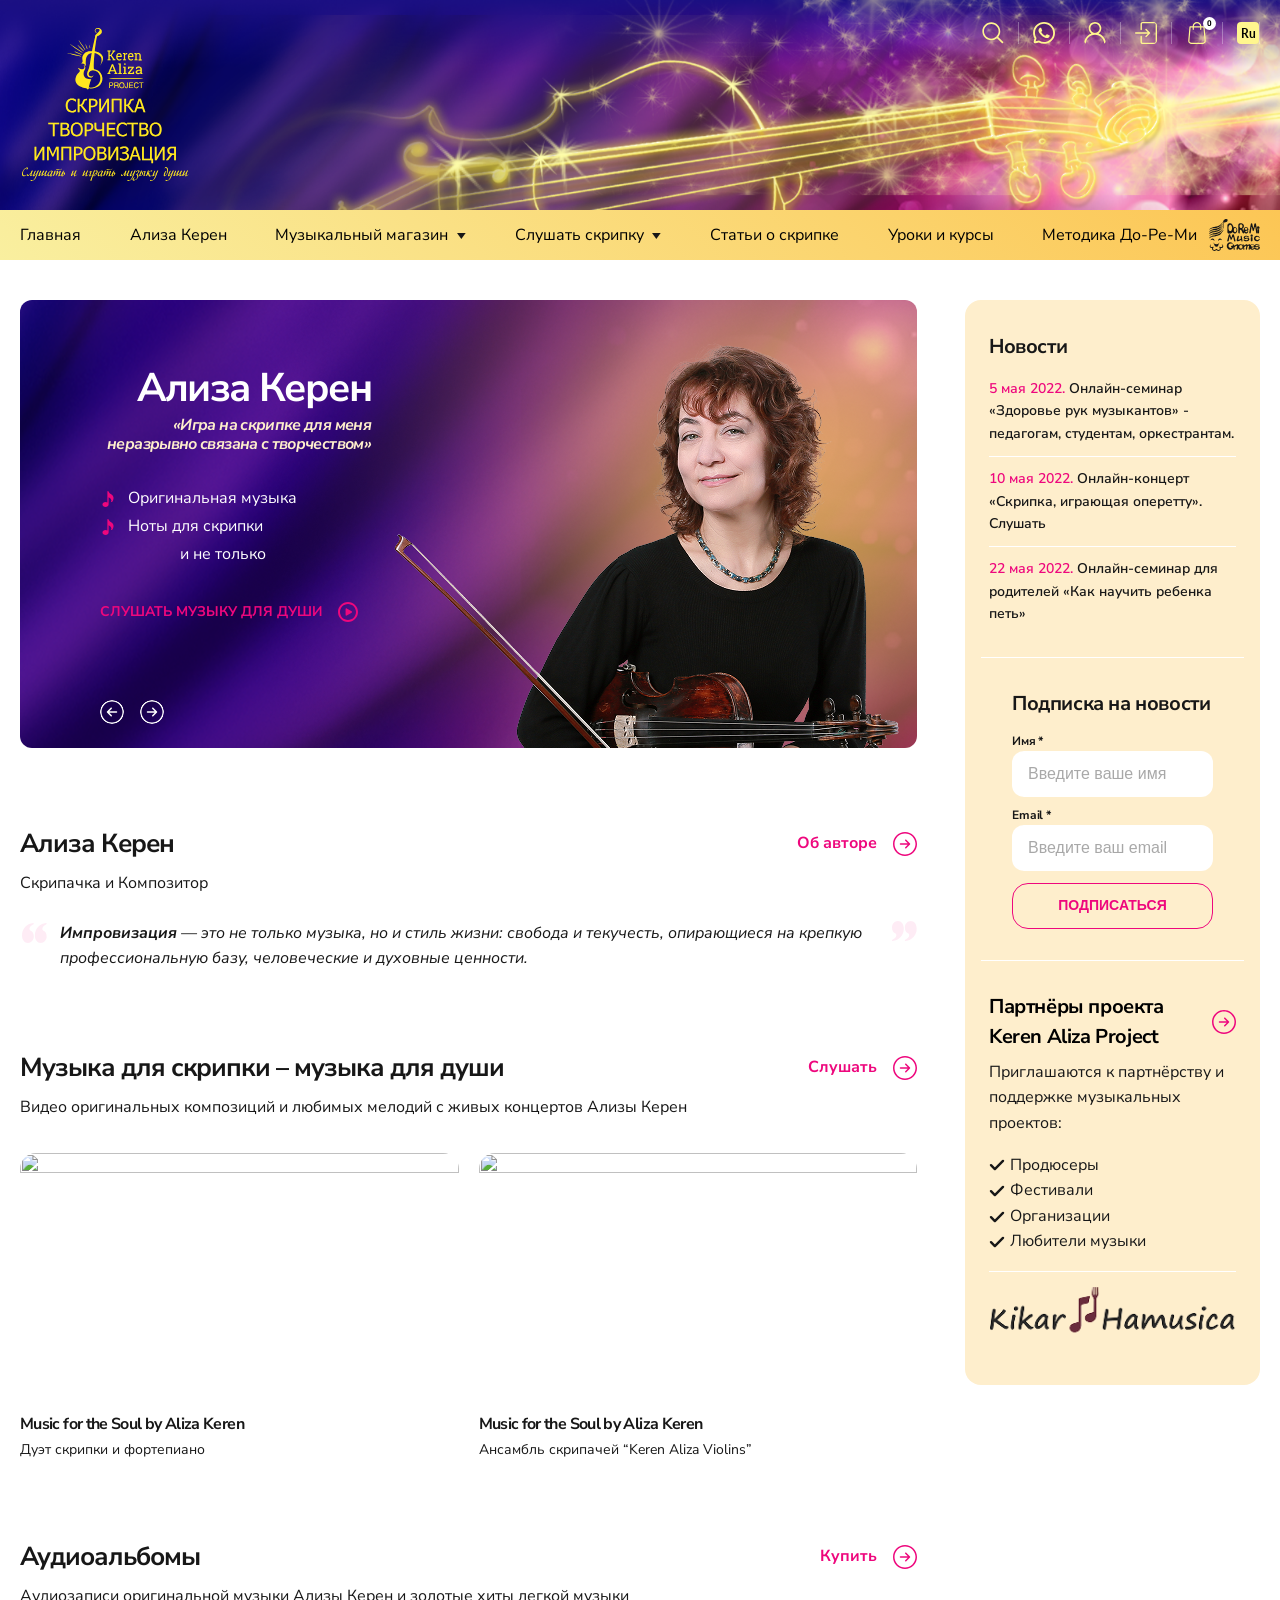
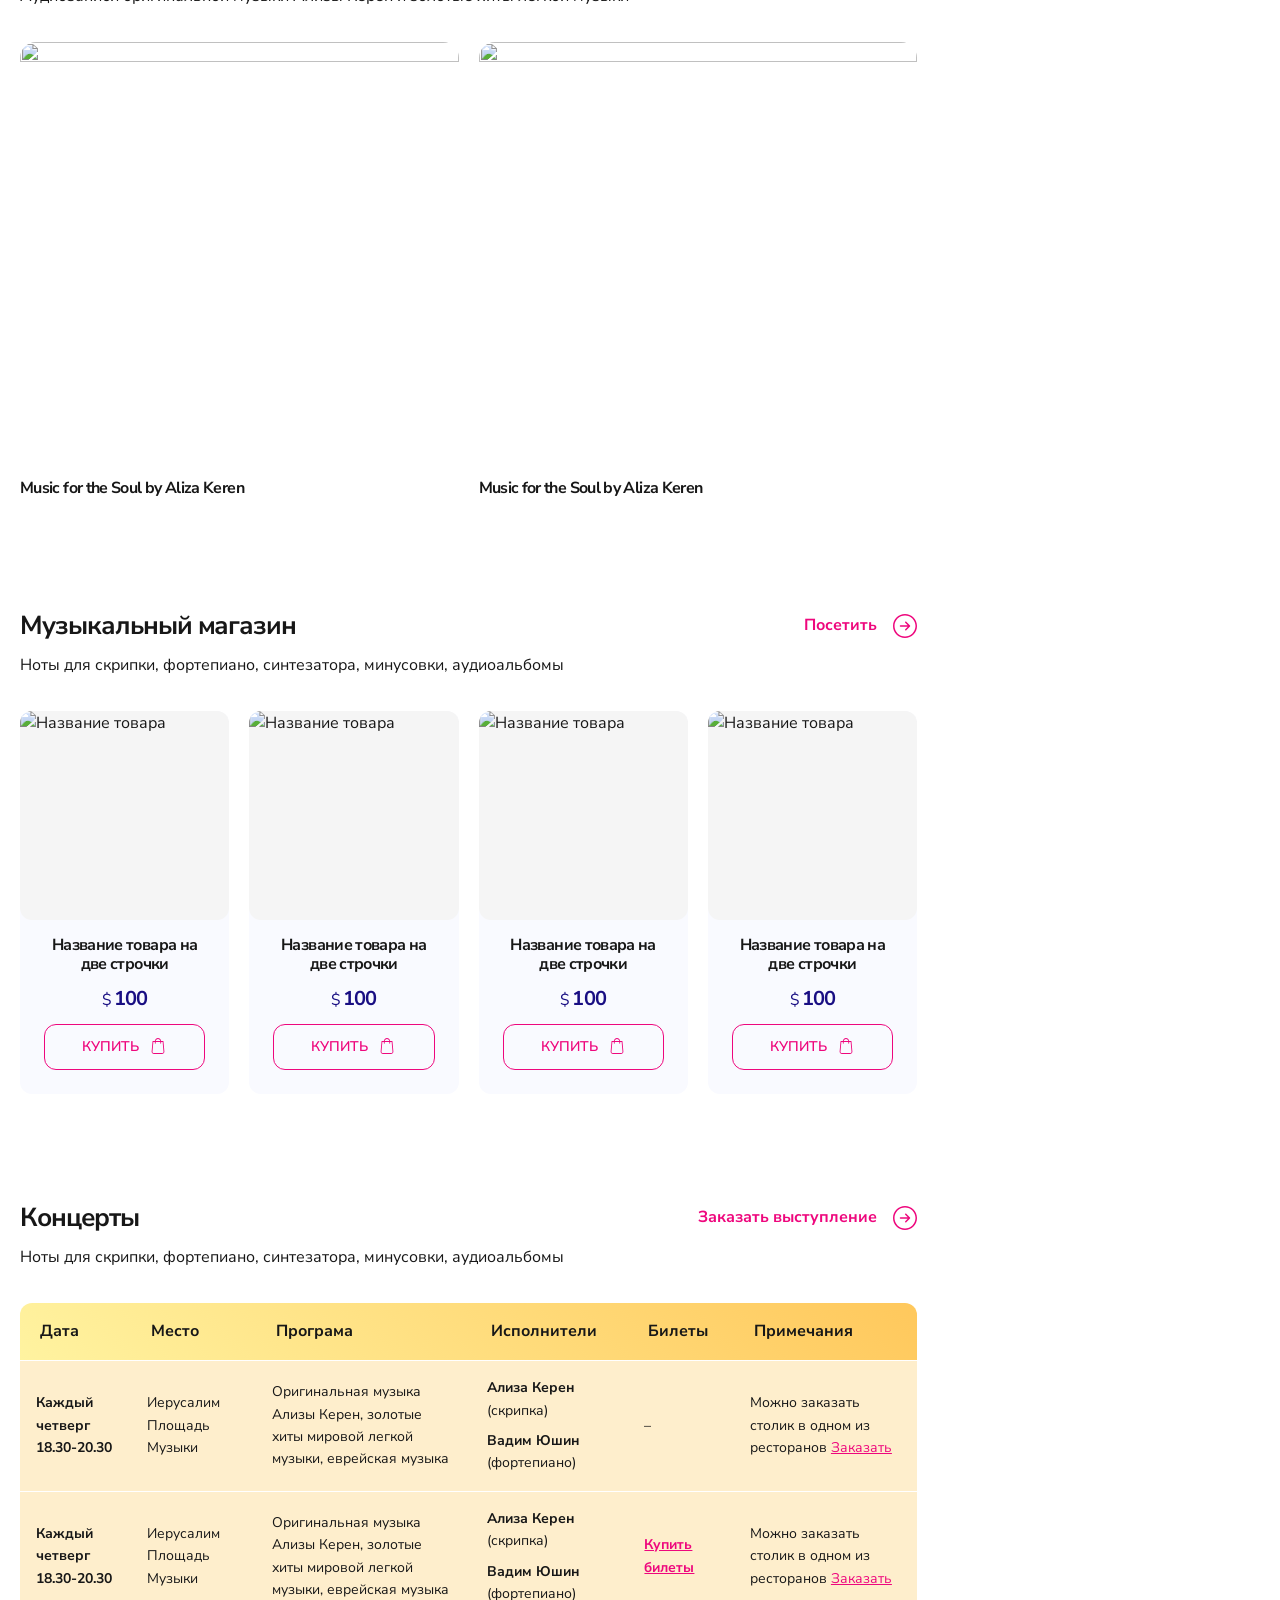
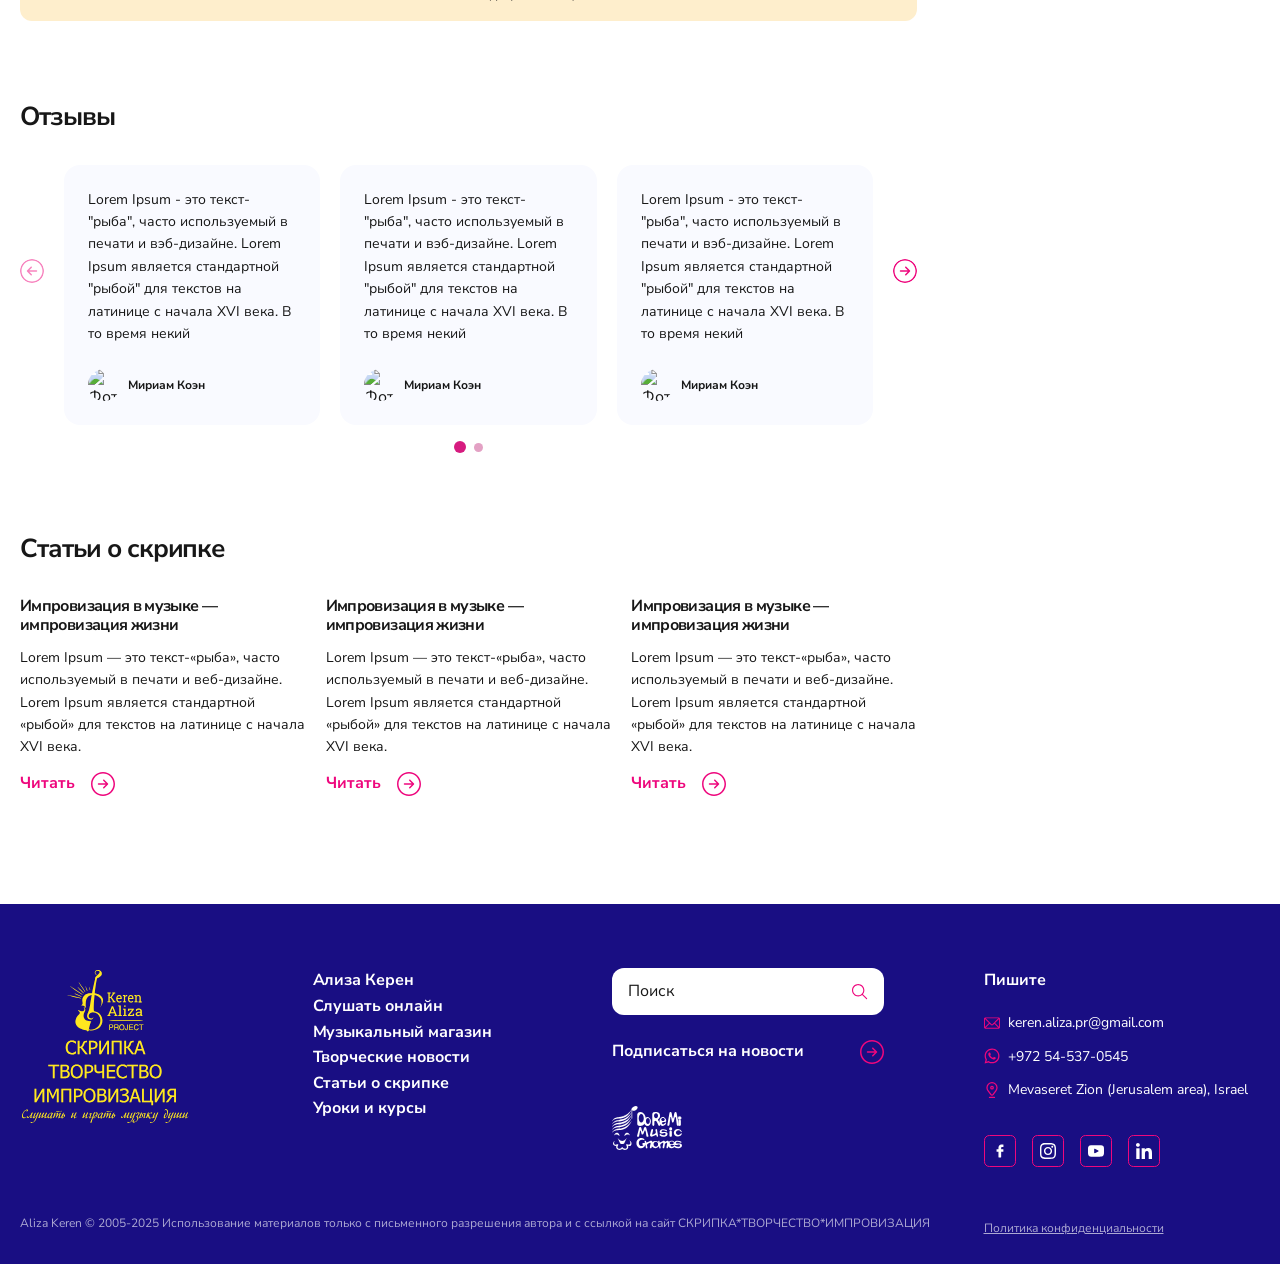
==== commit 643c6343: "правки" ====
--- a/index.html
+++ b/index.html
@@ -8,16 +8,16 @@
   <!-- Fonts -->
   <link rel="preconnect" href="https://fonts.googleapis.com">
   <link rel="preconnect" href="https://fonts.gstatic.com" crossorigin>
-  <link href="https://fonts.googleapis.com/css2?family=Heebo:wght@100..900&family=Lato:ital,wght@0,100;0,300;0,400;0,700;0,900;1,100;1,300;1,400;1,700;1,900&family=Nunito+Sans:ital,opsz,wght@0,6..12,200..1000;1,6..12,200..1000&display=swap&_v=20260317194410" rel="stylesheet">
+  <link href="https://fonts.googleapis.com/css2?family=Heebo:wght@100..900&family=Lato:ital,wght@0,100;0,300;0,400;0,700;0,900;1,100;1,300;1,400;1,700;1,900&family=Nunito+Sans:ital,opsz,wght@0,6..12,200..1000;1,6..12,200..1000&display=swap&_v=20260318155710" rel="stylesheet">
 
   <!-- Swiper -->
-  <link rel="stylesheet" href="https://cdn.jsdelivr.net/npm/swiper@11/swiper-bundle.min.css?_v=20260317194410">
+  <link rel="stylesheet" href="https://cdn.jsdelivr.net/npm/swiper@11/swiper-bundle.min.css?_v=20260318155710">
 
   <!-- Fancybox -->
-  <link rel="stylesheet" href="https://cdn.jsdelivr.net/npm/@fancyapps/ui@5/dist/fancybox/fancybox.css?_v=20260317194410">
+  <link rel="stylesheet" href="https://cdn.jsdelivr.net/npm/@fancyapps/ui@5/dist/fancybox/fancybox.css?_v=20260318155710">
 
   <!-- Styles -->
-  <link rel="stylesheet" href="css/styles.min.css?_v=20260317194410">
+  <link rel="stylesheet" href="css/styles.min.css?_v=20260318155710">
 
 </head>
 
@@ -222,7 +222,7 @@
                       </time>
                     </p>
                     <p class="mp-banner-3__address">
-                      <img class="mp-banner-3__address-icon" src="../img/svg/location.svg" alt="">
+                      <img class="mp-banner-3__address-icon" src="img/svg/location.svg" alt="">
                       <span class="mp-banner-3__address-text">Иерусалим, Площадь Музыки</span>
                     </p>
                     <h1 class="mp-banner-3__title">Дуэт «Keren Aliza»</h1>
@@ -304,7 +304,7 @@
             <p class="section-header__subtitle">Видео оригинальных композиций и любимых мелодий с живых концертов
               Ализы Керен</p>
           </header>
-          <div class="row g-20px pt-32px">
+          <div class="row g-20px pt-16px pt-md-32px">
             <div class="col-12 col-sm-6">
               <article class="video-card">
                 <a href="#" class="video-card__link">
@@ -340,7 +340,7 @@
               музыки</p>
           </header>
 
-          <div class="swiper pt-32px mc-audioalbumes">
+          <div class="swiper pt-16px pt-md-32px mc-audioalbumes">
             <div class="swiper-wrapper">
               <div class="swiper-slide">
                 <article class="audioalbum-card">
@@ -374,7 +374,7 @@
             <p class="section-header__subtitle">Ноты для скрипки, фортепиано, синтезатора, минусовки, аудиоальбомы
             </p>
           </header>
-          <div class="mp-products pt-32px swiper">
+          <div class="mp-products swiper pt-16px pt-md-32px">
             <div class="swiper-wrapper">
               <div class="swiper-slide">
                 <article class="product-card">
@@ -524,7 +524,7 @@
             <h2 class="section-header__title h2">Отзывы</h2>
           </header>
 
-          <div class="mp-testimonials pt-32px">
+          <div class="mp-testimonials pt-16px pt-md-32px">
             <div class="mp-testimonials__inner swiper">
               <div class="mp-testimonials__slider swiper-wrapper">
 
@@ -595,10 +595,9 @@
         <section class="pt-40px pt-md-80px">
           <header class="section-header">
             <h2 class="section-header__title h2">Статьи о скрипке</h2>
-            <a class="btn btn-circles-arrow" href="#">Все статьи</a>
           </header>
 
-          <div class="mp-articles swiper pt-32px">
+          <div class="mp-articles swiper pt-16px pt-md-32px">
             <ul class="swiper-wrapper">
               <li class="swiper-slide">
                 <article class="mp-article-card">
@@ -848,13 +847,13 @@
     </div>
   </footer>
   <!-- Swiper -->
-  <script src="https://cdn.jsdelivr.net/npm/swiper@11/swiper-bundle.min.js?_v=20260317194410"></script>
+  <script src="https://cdn.jsdelivr.net/npm/swiper@11/swiper-bundle.min.js?_v=20260318155710"></script>
 
   <!-- Fancybox -->
-  <script src="https://cdn.jsdelivr.net/npm/@fancyapps/ui@5/dist/fancybox/fancybox.umd.js?_v=20260317194410"></script>
+  <script src="https://cdn.jsdelivr.net/npm/@fancyapps/ui@5/dist/fancybox/fancybox.umd.js?_v=20260318155710"></script>
 
   <!-- Main script -->
-  <script src="js/index.min.js?_v=20260317194410"></script>
+  <script src="js/index.min.js?_v=20260318155710"></script>
 
 </body>
 
--- a/css/styles.min.css
+++ b/css/styles.min.css
@@ -1 +1 @@
-abbr,address,article,aside,audio,b,blockquote,body,canvas,caption,cite,code,dd,del,details,dfn,div,dl,dt,em,fieldset,figcaption,figure,footer,form,h1,h2,h3,h4,h5,h6,header,hgroup,html,i,iframe,img,ins,kbd,label,legend,li,mark,menu,nav,object,ol,p,pre,q,samp,section,small,span,strong,sub,summary,sup,table,tbody,td,tfoot,th,thead,time,tr,ul,var,video{margin:0;padding:0;border:0;outline:0;font-size:100%;vertical-align:baseline;background:0 0}body{line-height:1}article,aside,details,figcaption,figure,footer,header,hgroup,menu,nav,section{display:block}nav ul{list-style:none}blockquote,q{quotes:none}blockquote:after,blockquote:before,q:after,q:before{content:"";content:none}a{margin:0;padding:0;font-size:100%;vertical-align:baseline;background:0 0}ins{background-color:#ff9;color:#000;text-decoration:none}mark{background-color:#ff9;color:#000;font-style:italic;font-weight:700}del{text-decoration:line-through}abbr[title],dfn[title]{border-bottom:1px dotted;cursor:help}table{border-collapse:collapse;border-spacing:0}hr{display:block;height:1px;border:0;border-top:1px solid #ccc;margin:1em 0;padding:0}input,select{vertical-align:middle}*,::after,::before{-webkit-box-sizing:border-box;box-sizing:border-box}body,html{height:100%}body{color:#171717;font-family:"Nunito Sans",sans-serif;font-size:16px;line-height:160%;font-weight:400;letter-spacing:0}img{display:block}ul{list-style:none}body.--no-scroll{overflow:hidden}.d-none{display:none!important}.h1,h1{margin:0;font-family:"Nunito Sans",sans-serif;font-weight:700;font-size:40px;line-height:120%;letter-spacing:-.04em}.h2,h2{margin:0;font-family:"Nunito Sans",sans-serif;font-weight:700;font-size:26px;line-height:120%;letter-spacing:-.04em}.h3,h3{margin:0;font-family:"Nunito Sans",sans-serif;font-weight:700;font-size:20px;line-height:120%;letter-spacing:-.04em}.h4,h4{margin:0;font-family:"Nunito Sans",sans-serif;font-weight:700;font-size:16px;line-height:120%;letter-spacing:-.04em}.h5,h5{margin:0;font-family:"Nunito Sans",sans-serif;font-weight:700;font-size:16px;line-height:120%;letter-spacing:-.04em;font-size:14px}.h6,h6{margin:0;font-family:"Nunito Sans",sans-serif;font-weight:700;font-size:16px;line-height:120%;letter-spacing:-.04em;font-size:12px}.text-12{font-family:"Nunito Sans",sans-serif;font-size:12px;line-height:140%;font-weight:400;letter-spacing:0}.text-12-bold,.text-12.fw-bold{font-weight:700}.text-14{font-family:"Nunito Sans",sans-serif;font-size:14px;line-height:160%;font-weight:400;letter-spacing:0}.text-14-bold,.text-14.fw-bold{font-weight:700}.text-16{font-family:"Nunito Sans",sans-serif;font-size:16px;line-height:160%;font-weight:400;letter-spacing:0}.text-16-medium,.text-16.fw-medium{font-weight:500}.text-16-bold,.text-16.fw-bold{font-weight:700}.text-16-bold-italic{font-weight:700;font-style:italic;line-height:120%;letter-spacing:-.04em}.text-muted{color:#6c757d}.text-primary{color:#190e83}.text-start{text-align:left}.text-center{text-align:center}.text-end{text-align:right}.text-lowercase{text-transform:lowercase}.text-uppercase{text-transform:uppercase}.text-capitalize{text-transform:capitalize}.fw-regular{font-weight:400}.fw-medium{font-weight:500}.fw-semibold{font-weight:600}.fw-bold{font-weight:700}.fst-normal{font-style:normal}.fst-italic{font-style:italic}.text-nowrap{white-space:nowrap}.text-truncate{overflow:hidden;text-overflow:ellipsis;white-space:nowrap}.green-box,.red-box{height:200px;width:100%;border-radius:20px;background-color:red}.green-box{background-color:green}.container{max-width:1360px;padding:0 20px;margin:0 auto}.container-fluid{width:100%;padding:0 20px}.row{display:-ms-grid;display:grid;-ms-grid-columns:(1fr)[12];grid-template-columns:repeat(12,1fr)}.row-cols-1{-ms-grid-columns:(1fr)[1];grid-template-columns:repeat(1,1fr)}.row-cols-1>*{-ms-grid-column-span:1;grid-column:span 1}.row-cols-2{-ms-grid-columns:(1fr)[2];grid-template-columns:repeat(2,1fr)}.row-cols-2>*{-ms-grid-column-span:1;grid-column:span 1}.row-cols-3{-ms-grid-columns:(1fr)[3];grid-template-columns:repeat(3,1fr)}.row-cols-3>*{-ms-grid-column-span:1;grid-column:span 1}.row-cols-4{-ms-grid-columns:(1fr)[4];grid-template-columns:repeat(4,1fr)}.row-cols-4>*{-ms-grid-column-span:1;grid-column:span 1}.row-cols-5{-ms-grid-columns:(1fr)[5];grid-template-columns:repeat(5,1fr)}.row-cols-5>*{-ms-grid-column-span:1;grid-column:span 1}.row-cols-6{-ms-grid-columns:(1fr)[6];grid-template-columns:repeat(6,1fr)}.row-cols-6>*{-ms-grid-column-span:1;grid-column:span 1}.row-cols-7{-ms-grid-columns:(1fr)[7];grid-template-columns:repeat(7,1fr)}.row-cols-7>*{-ms-grid-column-span:1;grid-column:span 1}.row-cols-8{-ms-grid-columns:(1fr)[8];grid-template-columns:repeat(8,1fr)}.row-cols-8>*{-ms-grid-column-span:1;grid-column:span 1}.row-cols-9{-ms-grid-columns:(1fr)[9];grid-template-columns:repeat(9,1fr)}.row-cols-9>*{-ms-grid-column-span:1;grid-column:span 1}.row-cols-10{-ms-grid-columns:(1fr)[10];grid-template-columns:repeat(10,1fr)}.row-cols-10>*{-ms-grid-column-span:1;grid-column:span 1}.row-cols-11{-ms-grid-columns:(1fr)[11];grid-template-columns:repeat(11,1fr)}.row-cols-11>*{-ms-grid-column-span:1;grid-column:span 1}.row-cols-12{-ms-grid-columns:(1fr)[12];grid-template-columns:repeat(12,1fr)}.row-cols-12>*{-ms-grid-column-span:1;grid-column:span 1}.col-1{-ms-grid-column-span:1;grid-column:span 1}.col-2{-ms-grid-column-span:2;grid-column:span 2}.col-3{-ms-grid-column-span:3;grid-column:span 3}.col-4{-ms-grid-column-span:4;grid-column:span 4}.col-5{-ms-grid-column-span:5;grid-column:span 5}.col-6{-ms-grid-column-span:6;grid-column:span 6}.col-7{-ms-grid-column-span:7;grid-column:span 7}.col-8{-ms-grid-column-span:8;grid-column:span 8}.col-9{-ms-grid-column-span:9;grid-column:span 9}.col-10{-ms-grid-column-span:10;grid-column:span 10}.col-11{-ms-grid-column-span:11;grid-column:span 11}.col-12{-ms-grid-column-span:12;grid-column:span 12}.g-0{gap:0}.gx-0{-webkit-column-gap:0;-moz-column-gap:0;column-gap:0}.gy-0{row-gap:0}.g-1{gap:.25rem}.gx-1{-webkit-column-gap:.25rem;-moz-column-gap:.25rem;column-gap:.25rem}.gy-1{row-gap:.25rem}.g-2{gap:.5rem}.gx-2{-webkit-column-gap:.5rem;-moz-column-gap:.5rem;column-gap:.5rem}.gy-2{row-gap:.5rem}.g-3{gap:1rem}.gx-3{-webkit-column-gap:1rem;-moz-column-gap:1rem;column-gap:1rem}.gy-3{row-gap:1rem}.g-4{gap:1.5rem}.gx-4{-webkit-column-gap:1.5rem;-moz-column-gap:1.5rem;column-gap:1.5rem}.gy-4{row-gap:1.5rem}.g-5{gap:3rem}.gx-5{-webkit-column-gap:3rem;-moz-column-gap:3rem;column-gap:3rem}.gy-5{row-gap:3rem}.g-20px{gap:20px}.gx-20px{-webkit-column-gap:20px;-moz-column-gap:20px;column-gap:20px}.gy-20px{row-gap:20px}.g-32px{gap:32px}.gx-32px{-webkit-column-gap:32px;-moz-column-gap:32px;column-gap:32px}.gy-32px{row-gap:32px}.g-40px{gap:40px}.gx-40px{-webkit-column-gap:40px;-moz-column-gap:40px;column-gap:40px}.gy-40px{row-gap:40px}.m-auto{margin:auto!important}.mx-auto{margin-left:auto!important;margin-right:auto!important}.my-auto{margin-top:auto!important;margin-bottom:auto!important}.mt-auto{margin-top:auto!important}.mb-auto{margin-bottom:auto!important}.ms-auto{margin-left:auto!important}.me-auto{margin-right:auto!important}.p-auto{padding:auto!important}.px-auto{padding-left:auto!important;padding-right:auto!important}.py-auto{padding-top:auto!important;padding-bottom:auto!important}.pt-auto{padding-top:auto!important}.pb-auto{padding-bottom:auto!important}.ps-auto{padding-left:auto!important}.pe-auto{padding-right:auto!important}.m-0{margin:0!important}.mx-0{margin-left:0!important;margin-right:0!important}.my-0{margin-top:0!important;margin-bottom:0!important}.mt-0{margin-top:0!important}.mb-0{margin-bottom:0!important}.ms-0{margin-left:0!important}.me-0{margin-right:0!important}.p-0{padding:0!important}.px-0{padding-left:0!important;padding-right:0!important}.py-0{padding-top:0!important;padding-bottom:0!important}.pt-0{padding-top:0!important}.pb-0{padding-bottom:0!important}.ps-0{padding-left:0!important}.pe-0{padding-right:0!important}.m-1{margin:.25rem!important}.mx-1{margin-left:.25rem!important;margin-right:.25rem!important}.my-1{margin-top:.25rem!important;margin-bottom:.25rem!important}.mt-1{margin-top:.25rem!important}.mb-1{margin-bottom:.25rem!important}.ms-1{margin-left:.25rem!important}.me-1{margin-right:.25rem!important}.p-1{padding:.25rem!important}.px-1{padding-left:.25rem!important;padding-right:.25rem!important}.py-1{padding-top:.25rem!important;padding-bottom:.25rem!important}.pt-1{padding-top:.25rem!important}.pb-1{padding-bottom:.25rem!important}.ps-1{padding-left:.25rem!important}.pe-1{padding-right:.25rem!important}.m-2{margin:.5rem!important}.mx-2{margin-left:.5rem!important;margin-right:.5rem!important}.my-2{margin-top:.5rem!important;margin-bottom:.5rem!important}.mt-2{margin-top:.5rem!important}.mb-2{margin-bottom:.5rem!important}.ms-2{margin-left:.5rem!important}.me-2{margin-right:.5rem!important}.p-2{padding:.5rem!important}.px-2{padding-left:.5rem!important;padding-right:.5rem!important}.py-2{padding-top:.5rem!important;padding-bottom:.5rem!important}.pt-2{padding-top:.5rem!important}.pb-2{padding-bottom:.5rem!important}.ps-2{padding-left:.5rem!important}.pe-2{padding-right:.5rem!important}.m-3{margin:1rem!important}.mx-3{margin-left:1rem!important;margin-right:1rem!important}.my-3{margin-top:1rem!important;margin-bottom:1rem!important}.mt-3{margin-top:1rem!important}.mb-3{margin-bottom:1rem!important}.ms-3{margin-left:1rem!important}.me-3{margin-right:1rem!important}.p-3{padding:1rem!important}.px-3{padding-left:1rem!important;padding-right:1rem!important}.py-3{padding-top:1rem!important;padding-bottom:1rem!important}.pt-3{padding-top:1rem!important}.pb-3{padding-bottom:1rem!important}.ps-3{padding-left:1rem!important}.pe-3{padding-right:1rem!important}.m-4{margin:1.5rem!important}.mx-4{margin-left:1.5rem!important;margin-right:1.5rem!important}.my-4{margin-top:1.5rem!important;margin-bottom:1.5rem!important}.mt-4{margin-top:1.5rem!important}.mb-4{margin-bottom:1.5rem!important}.ms-4{margin-left:1.5rem!important}.me-4{margin-right:1.5rem!important}.p-4{padding:1.5rem!important}.px-4{padding-left:1.5rem!important;padding-right:1.5rem!important}.py-4{padding-top:1.5rem!important;padding-bottom:1.5rem!important}.pt-4{padding-top:1.5rem!important}.pb-4{padding-bottom:1.5rem!important}.ps-4{padding-left:1.5rem!important}.pe-4{padding-right:1.5rem!important}.m-5{margin:3rem!important}.mx-5{margin-left:3rem!important;margin-right:3rem!important}.my-5{margin-top:3rem!important;margin-bottom:3rem!important}.mt-5{margin-top:3rem!important}.mb-5{margin-bottom:3rem!important}.ms-5{margin-left:3rem!important}.me-5{margin-right:3rem!important}.p-5{padding:3rem!important}.px-5{padding-left:3rem!important;padding-right:3rem!important}.py-5{padding-top:3rem!important;padding-bottom:3rem!important}.pt-5{padding-top:3rem!important}.pb-5{padding-bottom:3rem!important}.ps-5{padding-left:3rem!important}.pe-5{padding-right:3rem!important}.m-12px{margin:12px!important}.mx-12px{margin-left:12px!important;margin-right:12px!important}.my-12px{margin-top:12px!important;margin-bottom:12px!important}.mt-12px{margin-top:12px!important}.mb-12px{margin-bottom:12px!important}.ms-12px{margin-left:12px!important}.me-12px{margin-right:12px!important}.p-12px{padding:12px!important}.px-12px{padding-left:12px!important;padding-right:12px!important}.py-12px{padding-top:12px!important;padding-bottom:12px!important}.pt-12px{padding-top:12px!important}.pb-12px{padding-bottom:12px!important}.ps-12px{padding-left:12px!important}.pe-12px{padding-right:12px!important}.m-16px{margin:16px!important}.mx-16px{margin-left:16px!important;margin-right:16px!important}.my-16px{margin-top:16px!important;margin-bottom:16px!important}.mt-16px{margin-top:16px!important}.mb-16px{margin-bottom:16px!important}.ms-16px{margin-left:16px!important}.me-16px{margin-right:16px!important}.p-16px{padding:16px!important}.px-16px{padding-left:16px!important;padding-right:16px!important}.py-16px{padding-top:16px!important;padding-bottom:16px!important}.pt-16px{padding-top:16px!important}.pb-16px{padding-bottom:16px!important}.ps-16px{padding-left:16px!important}.pe-16px{padding-right:16px!important}.m-20px{margin:20px!important}.mx-20px{margin-left:20px!important;margin-right:20px!important}.my-20px{margin-top:20px!important;margin-bottom:20px!important}.mt-20px{margin-top:20px!important}.mb-20px{margin-bottom:20px!important}.ms-20px{margin-left:20px!important}.me-20px{margin-right:20px!important}.p-20px{padding:20px!important}.px-20px{padding-left:20px!important;padding-right:20px!important}.py-20px{padding-top:20px!important;padding-bottom:20px!important}.pt-20px{padding-top:20px!important}.pb-20px{padding-bottom:20px!important}.ps-20px{padding-left:20px!important}.pe-20px{padding-right:20px!important}.m-24px{margin:24px!important}.mx-24px{margin-left:24px!important;margin-right:24px!important}.my-24px{margin-top:24px!important;margin-bottom:24px!important}.mt-24px{margin-top:24px!important}.mb-24px{margin-bottom:24px!important}.ms-24px{margin-left:24px!important}.me-24px{margin-right:24px!important}.p-24px{padding:24px!important}.px-24px{padding-left:24px!important;padding-right:24px!important}.py-24px{padding-top:24px!important;padding-bottom:24px!important}.pt-24px{padding-top:24px!important}.pb-24px{padding-bottom:24px!important}.ps-24px{padding-left:24px!important}.pe-24px{padding-right:24px!important}.m-28px{margin:28px!important}.mx-28px{margin-left:28px!important;margin-right:28px!important}.my-28px{margin-top:28px!important;margin-bottom:28px!important}.mt-28px{margin-top:28px!important}.mb-28px{margin-bottom:28px!important}.ms-28px{margin-left:28px!important}.me-28px{margin-right:28px!important}.p-28px{padding:28px!important}.px-28px{padding-left:28px!important;padding-right:28px!important}.py-28px{padding-top:28px!important;padding-bottom:28px!important}.pt-28px{padding-top:28px!important}.pb-28px{padding-bottom:28px!important}.ps-28px{padding-left:28px!important}.pe-28px{padding-right:28px!important}.m-30px{margin:30px!important}.mx-30px{margin-left:30px!important;margin-right:30px!important}.my-30px{margin-top:30px!important;margin-bottom:30px!important}.mt-30px{margin-top:30px!important}.mb-30px{margin-bottom:30px!important}.ms-30px{margin-left:30px!important}.me-30px{margin-right:30px!important}.p-30px{padding:30px!important}.px-30px{padding-left:30px!important;padding-right:30px!important}.py-30px{padding-top:30px!important;padding-bottom:30px!important}.pt-30px{padding-top:30px!important}.pb-30px{padding-bottom:30px!important}.ps-30px{padding-left:30px!important}.pe-30px{padding-right:30px!important}.m-31px{margin:31px!important}.mx-31px{margin-left:31px!important;margin-right:31px!important}.my-31px{margin-top:31px!important;margin-bottom:31px!important}.mt-31px{margin-top:31px!important}.mb-31px{margin-bottom:31px!important}.ms-31px{margin-left:31px!important}.me-31px{margin-right:31px!important}.p-31px{padding:31px!important}.px-31px{padding-left:31px!important;padding-right:31px!important}.py-31px{padding-top:31px!important;padding-bottom:31px!important}.pt-31px{padding-top:31px!important}.pb-31px{padding-bottom:31px!important}.ps-31px{padding-left:31px!important}.pe-31px{padding-right:31px!important}.m-32px{margin:32px!important}.mx-32px{margin-left:32px!important;margin-right:32px!important}.my-32px{margin-top:32px!important;margin-bottom:32px!important}.mt-32px{margin-top:32px!important}.mb-32px{margin-bottom:32px!important}.ms-32px{margin-left:32px!important}.me-32px{margin-right:32px!important}.p-32px{padding:32px!important}.px-32px{padding-left:32px!important;padding-right:32px!important}.py-32px{padding-top:32px!important;padding-bottom:32px!important}.pt-32px{padding-top:32px!important}.pb-32px{padding-bottom:32px!important}.ps-32px{padding-left:32px!important}.pe-32px{padding-right:32px!important}.m-38px{margin:38px!important}.mx-38px{margin-left:38px!important;margin-right:38px!important}.my-38px{margin-top:38px!important;margin-bottom:38px!important}.mt-38px{margin-top:38px!important}.mb-38px{margin-bottom:38px!important}.ms-38px{margin-left:38px!important}.me-38px{margin-right:38px!important}.p-38px{padding:38px!important}.px-38px{padding-left:38px!important;padding-right:38px!important}.py-38px{padding-top:38px!important;padding-bottom:38px!important}.pt-38px{padding-top:38px!important}.pb-38px{padding-bottom:38px!important}.ps-38px{padding-left:38px!important}.pe-38px{padding-right:38px!important}.m-40px{margin:40px!important}.mx-40px{margin-left:40px!important;margin-right:40px!important}.my-40px{margin-top:40px!important;margin-bottom:40px!important}.mt-40px{margin-top:40px!important}.mb-40px{margin-bottom:40px!important}.ms-40px{margin-left:40px!important}.me-40px{margin-right:40px!important}.p-40px{padding:40px!important}.px-40px{padding-left:40px!important;padding-right:40px!important}.py-40px{padding-top:40px!important;padding-bottom:40px!important}.pt-40px{padding-top:40px!important}.pb-40px{padding-bottom:40px!important}.ps-40px{padding-left:40px!important}.pe-40px{padding-right:40px!important}.m-48px{margin:48px!important}.mx-48px{margin-left:48px!important;margin-right:48px!important}.my-48px{margin-top:48px!important;margin-bottom:48px!important}.mt-48px{margin-top:48px!important}.mb-48px{margin-bottom:48px!important}.ms-48px{margin-left:48px!important}.me-48px{margin-right:48px!important}.p-48px{padding:48px!important}.px-48px{padding-left:48px!important;padding-right:48px!important}.py-48px{padding-top:48px!important;padding-bottom:48px!important}.pt-48px{padding-top:48px!important}.pb-48px{padding-bottom:48px!important}.ps-48px{padding-left:48px!important}.pe-48px{padding-right:48px!important}.m-80px{margin:80px!important}.mx-80px{margin-left:80px!important;margin-right:80px!important}.my-80px{margin-top:80px!important;margin-bottom:80px!important}.mt-80px{margin-top:80px!important}.mb-80px{margin-bottom:80px!important}.ms-80px{margin-left:80px!important}.me-80px{margin-right:80px!important}.p-80px{padding:80px!important}.px-80px{padding-left:80px!important;padding-right:80px!important}.py-80px{padding-top:80px!important;padding-bottom:80px!important}.pt-80px{padding-top:80px!important}.pb-80px{padding-bottom:80px!important}.ps-80px{padding-left:80px!important}.pe-80px{padding-right:80px!important}.rounded-12px{border-radius:12px!important}.rounded-16px{border-radius:16px!important}.d-none{display:none!important}.d-block{display:block!important}.d-flex{display:-webkit-box!important;display:-ms-flexbox!important;display:flex!important}.d-inline{display:inline!important}.d-inline-block{display:inline-block!important}.d-inline-flex{display:-webkit-inline-box!important;display:-ms-inline-flexbox!important;display:inline-flex!important}.d-grid{display:-ms-grid!important;display:grid!important}.flex-row{-webkit-box-orient:horizontal!important;-webkit-box-direction:normal!important;-ms-flex-direction:row!important;flex-direction:row!important}.flex-row-reverse{-webkit-box-orient:horizontal!important;-webkit-box-direction:reverse!important;-ms-flex-direction:row-reverse!important;flex-direction:row-reverse!important}.flex-column{-webkit-box-orient:vertical!important;-webkit-box-direction:normal!important;-ms-flex-direction:column!important;flex-direction:column!important}.flex-column-reverse{-webkit-box-orient:vertical!important;-webkit-box-direction:reverse!important;-ms-flex-direction:column-reverse!important;flex-direction:column-reverse!important}.flex-wrap{-ms-flex-wrap:wrap!important;flex-wrap:wrap!important}.flex-nowrap{-ms-flex-wrap:nowrap!important;flex-wrap:nowrap!important}.flex-wrap-reverse{-ms-flex-wrap:wrap-reverse!important;flex-wrap:wrap-reverse!important}.justify-content-start{-webkit-box-pack:start!important;-ms-flex-pack:start!important;justify-content:flex-start!important}.justify-content-end{-webkit-box-pack:end!important;-ms-flex-pack:end!important;justify-content:flex-end!important}.justify-content-center{-webkit-box-pack:center!important;-ms-flex-pack:center!important;justify-content:center!important}.justify-content-between{-webkit-box-pack:justify!important;-ms-flex-pack:justify!important;justify-content:space-between!important}.justify-content-around{-ms-flex-pack:distribute!important;justify-content:space-around!important}.justify-content-evenly{-webkit-box-pack:space-evenly!important;-ms-flex-pack:space-evenly!important;justify-content:space-evenly!important}.align-items-start{-webkit-box-align:start!important;-ms-flex-align:start!important;align-items:flex-start!important}.align-items-end{-webkit-box-align:end!important;-ms-flex-align:end!important;align-items:flex-end!important}.align-items-center{-webkit-box-align:center!important;-ms-flex-align:center!important;align-items:center!important}.align-items-baseline{-webkit-box-align:baseline!important;-ms-flex-align:baseline!important;align-items:baseline!important}.align-items-stretch{-webkit-box-align:stretch!important;-ms-flex-align:stretch!important;align-items:stretch!important}.align-self-auto{-ms-flex-item-align:auto!important;-ms-grid-row-align:auto!important;align-self:auto!important}.align-self-start{-ms-flex-item-align:start!important;align-self:flex-start!important}.align-self-end{-ms-flex-item-align:end!important;align-self:flex-end!important}.align-self-center{-ms-flex-item-align:center!important;-ms-grid-row-align:center!important;align-self:center!important}.align-self-baseline{-ms-flex-item-align:baseline!important;align-self:baseline!important}.align-self-stretch{-ms-flex-item-align:stretch!important;-ms-grid-row-align:stretch!important;align-self:stretch!important}.flex-grow-0{-webkit-box-flex:0!important;-ms-flex-positive:0!important;flex-grow:0!important}.flex-grow-1{-webkit-box-flex:1!important;-ms-flex-positive:1!important;flex-grow:1!important}.flex-shrink-0{-ms-flex-negative:0!important;flex-shrink:0!important}.flex-shrink-1{-ms-flex-negative:1!important;flex-shrink:1!important}.flex-fill{-webkit-box-flex:1!important;-ms-flex:1 1 auto!important;flex:1 1 auto!important}.flex-none{-webkit-box-flex:0!important;-ms-flex:none!important;flex:none!important}.header__top{background-color:#190e83;background:url(../img/header_bg.png) center no-repeat;background-size:cover}.header__top-content{display:-webkit-box;display:-ms-flexbox;display:flex;-webkit-box-pack:justify;-ms-flex-pack:justify;justify-content:space-between;max-width:1360px;padding:0 20px;margin:0 auto}.header__top-content-left{display:-webkit-box;display:-ms-flexbox;display:flex;-webkit-box-pack:center;-ms-flex-pack:center;justify-content:center;-webkit-box-align:center;-ms-flex-align:center;align-items:center}.header__logo{padding:26px 0 24px}.header__logo-link{display:block}.header__logo img{display:block;height:160px;width:172.2px}.header__actions{display:-webkit-box;display:-ms-flexbox;display:flex;list-style:none;padding-top:22px}.header__actions-item{position:relative;padding:0 14px;border-right:1px solid rgba(255,255,255,.3)}.header__actions-item:first-child{padding:0 14px 0 0}.header__actions-item:last-child{padding:0 0 0 14px}.header__actions-btn{display:block;width:22px;height:22px;background:0 0;border:none;padding:0;margin:0;border-radius:4px;text-decoration:none;cursor:pointer;background-position:center;background-repeat:no-repeat;background-size:22px}.header__actions-btn.--search{background-image:url(../img/svg/header_search.svg)}.header__actions-btn.--whatsapp{background-image:url(../img/svg/header_whatsapp.svg)}.header__actions-btn.--user{background-image:url(../img/svg/header_user.svg)}.header__actions-btn.--login{background-image:url(../img/svg/header_login.svg)}.header__actions-btn.--cart{position:relative;background-image:url(../img/svg/header_cart.svg)}.header__actions-btn.--lang{color:#000;font-size:12px;font-family:Lato,sans-serif;font-weight:700;font-style:normal;background-color:#fff68e}.header__actions-badge{position:absolute;top:-5px;right:-8px;height:13px;color:#000;font-family:Heebo,sans-serif;font-size:8px;font-weight:700;line-height:14px;padding:0 4px;background-color:#fff;border-radius:50%}.header__lang-menu{list-style:none;position:absolute;display:-webkit-box;display:-ms-flexbox;display:flex;-webkit-box-orient:vertical;-webkit-box-direction:normal;-ms-flex-direction:column;flex-direction:column;opacity:0;visibility:hidden;-webkit-transform:translateY(-10px);-ms-transform:translateY(-10px);transform:translateY(-10px);pointer-events:none;-webkit-transition:all .3s ease;transition:all .3s ease}.header__lang-menu.is-open{opacity:1;visibility:visible;-webkit-transform:translateY(0);-ms-transform:translateY(0);transform:translateY(0);pointer-events:auto}.header__lang-menu a,.header__lang-menu button{display:block;width:22px;height:22px;background:#fff68e;border:none;padding:0;margin:0;border-radius:4px;text-decoration:none;cursor:pointer;color:#000;font-size:12px;font-family:Lato,sans-serif;font-weight:700;text-align:center;line-height:22px}.header__nav{background:linear-gradient(225deg,#fcc655,#f9ef9f)}.header__nav-content{max-width:1360px;padding:0 20px;margin:0 auto}.header__app-nav{display:none}.header__nav-list{display:-webkit-box;display:-ms-flexbox;display:flex;-webkit-box-pack:justify;-ms-flex-pack:justify;justify-content:space-between;padding:9px 0}.header__nav-item.--has-submenu{position:relative}.header__nav-link{display:block;height:100%;color:#000;font-family:"Nunito Sans",sans-serif;font-size:16px;line-height:2;letter-spacing:0;text-decoration:none;background:0 0;border:none;padding:0;margin:0;cursor:pointer;-webkit-transition:.1s;transition:.1s}.header__nav-link:hover{color:rgba(23,23,23,.64)}.header__nav-item.--do-re-mi .header__nav-link{display:-webkit-box;display:-ms-flexbox;display:flex;-webkit-box-align:center;-ms-flex-align:center;align-items:center}.header__nav-item.--do-re-mi .header__nav-link span{padding-right:12px}.header__nav-item.--do-re-mi .header__nav-link img{display:block;height:32px;width:50.88px;-webkit-transition:.1s;transition:.1s}.header__nav-item.--do-re-mi .header__nav-link:hover img{opacity:.5}.header__nav-item.--has-submenu .header__nav-link::after{content:"";display:inline-block;height:8px;width:10px;margin-left:8px;background-image:url('data:image/svg+xml,<svg width="9" height="6" viewBox="0 0 9 6" fill="none" xmlns="http://www.w3.org/2000/svg"><path d="M4.33014 6L8.66027 0H1.19209e-05L4.33014 6Z" fill="%23171717"/></svg>');background-repeat:no-repeat;background-position:center;-webkit-transition:.1s;transition:.1s}.header__nav-item.--has-submenu .header__nav-link:hover::after{opacity:.5}.header__nav-item.--has-submenu.--opened .header__nav-link::after{-webkit-transform:rotate(180deg);-ms-transform:rotate(180deg);transform:rotate(180deg)}.header__nav-submenu{display:-webkit-box;display:-ms-flexbox;display:flex;-webkit-box-orient:vertical;-webkit-box-direction:normal;-ms-flex-direction:column;flex-direction:column;-webkit-box-align:start;-ms-flex-align:start;align-items:start;width:-webkit-max-content;width:-moz-max-content;width:max-content;position:absolute;top:43px;top:calc(100% + 11px);left:-16px;background-color:#feeecc;padding:24px 16px;border-radius:12px;opacity:0;visibility:hidden;-webkit-transform:translateY(-10px);-ms-transform:translateY(-10px);transform:translateY(-10px);-webkit-transition:opacity .3s ease,visibility .3s,-webkit-transform .3s ease;transition:opacity .3s ease,visibility .3s,-webkit-transform .3s ease;transition:opacity .3s ease,transform .3s ease,visibility .3s;transition:opacity .3s ease,transform .3s ease,visibility .3s,-webkit-transform .3s ease;z-index:2}.--has-submenu.--opened .header__nav-submenu{opacity:1;visibility:visible;-webkit-transform:translateY(0);-ms-transform:translateY(0);transform:translateY(0)}.header__nav-submenu-group+.header__nav-submenu-group{padding-top:24px}.header__nav-submenu-title{font-family:"Nunito Sans",sans-serif;font-size:16px;font-weight:700;line-height:1.2;letter-spacing:-.4px;padding-bottom:11px;border-bottom:1px solid #000}.header__nav-submenu-link{display:block;color:#000;font-family:"Nunito Sans",sans-serif;font-size:16px;line-height:1.6;text-decoration:none;padding:7px 0;border-bottom:1px solid #fff}.header__nav-submenu-link:hover{opacity:.6}.visually-hidden{position:absolute;width:1px;height:1px;margin:-1px;overflow:hidden;clip:rect(0,0,0,0);white-space:nowrap}.footer{background-color:#190e83;padding:64px 0 24px}.footer__layout{display:-ms-grid;display:grid;grid-template-areas:"logo navs srch cnts" "logo navs prtn cnts" "legl legl legl prvc";max-width:1360px;padding:0 20px;margin:0 auto}.footer__brand{-ms-grid-row:1;-ms-grid-row-span:2;-ms-grid-column:1;grid-area:logo}.footer__brand-logo{height:160px;width:172.2px}.footer__navigation{-ms-grid-row:1;-ms-grid-row-span:2;-ms-grid-column:2;grid-area:navs}.footer__navigation-link{color:#fff;font-size:16px;font-weight:700;text-decoration:none;line-height:1.6;letter-spacing:-.04px;-webkit-transition:.3s;transition:.3s}.footer__navigation-link:hover{color:#ee077d}.footer__search{-ms-grid-row:1;-ms-grid-column:3;grid-area:srch;max-width:272px}.footer__search-field{display:block;width:100%;color:#000;font-family:"Nunito Sans",serif;font-size:16px;line-height:23px;background-color:#fff;background-image:url('data:image/svg+xml,<svg width="16" height="16" viewBox="0 0 16 16" fill="none" xmlns="http://www.w3.org/2000/svg"><path d="M15.0227 14.2273L10.9395 10.144C11.8347 9.07059 12.375 7.69134 12.375 6.1875C12.375 2.77566 9.59934 0 6.1875 0C2.77566 0 0 2.77566 0 6.1875C0 9.59934 2.77566 12.375 6.1875 12.375C7.69134 12.375 9.07059 11.8347 10.144 10.9395L14.2273 15.0228C14.3371 15.1327 14.4811 15.1876 14.625 15.1876C14.7689 15.1876 14.9129 15.1327 15.0227 15.0228C15.2425 14.803 15.2425 14.447 15.0227 14.2273ZM1.125 6.1875C1.125 3.39609 3.39581 1.125 6.1875 1.125C8.97919 1.125 11.25 3.39609 11.25 6.1875C11.25 8.97891 8.97919 11.25 6.1875 11.25C3.39581 11.25 1.125 8.97891 1.125 6.1875Z" fill="%23EE077D"/></svg>');background-repeat:no-repeat;background-position:right 16px center;border-radius:12px;border:none;padding:12px 36px 12px 16px;margin:0}.footer__search-field::-webkit-input-placeholder{color:#171717}.footer__search-field::-moz-placeholder{color:#171717}.footer__search-field:-ms-input-placeholder{color:#171717}.footer__search-field::-ms-input-placeholder{color:#171717}.footer__search-field::placeholder{color:#171717}.footer__search .footer__newsletter-link{display:-webkit-box;display:-ms-flexbox;display:flex;-webkit-box-pack:justify;-ms-flex-pack:justify;justify-content:space-between;-webkit-box-align:center;-ms-flex-align:center;align-items:center;gap:24px;color:#fff;font-weight:700;line-height:1.6;text-decoration:none;margin:24px 0;-webkit-transition:.3s;transition:.3s}.footer__search .footer__newsletter-link:hover{color:#ee077d}.footer__search .footer__newsletter-link::after{content:"";height:24px;width:24px;-ms-flex-negative:0;flex-shrink:0;background-image:url(../img/svg/circles-arrow-right.svg)}.footer__partner{-ms-grid-row:2;-ms-grid-column:3;grid-area:prtn}.footer__partner-logo{height:44px;width:auto}.footer__contacts{-ms-grid-row:1;-ms-grid-row-span:2;-ms-grid-column:4;grid-area:cnts}.footer__contacts-title{color:#fff;font-weight:700;line-height:1.6}.footer__contacts-items{margin-top:16px}.footer__contacts-item{padding-left:24px;background-repeat:no-repeat;background-position:left center}.footer__contacts-item.--mail{background-image:url('data:image/svg+xml,<svg width="16" height="16" viewBox="0 0 16 16" fill="none" xmlns="http://www.w3.org/2000/svg"><path d="M14.5938 2.375H1.40625C0.632438 2.375 0 3.00466 0 3.78125V12.2188C0 12.9956 0.632844 13.625 1.40625 13.625H14.5938C15.3676 13.625 16 12.9953 16 12.2188V3.78125C16 3.00447 15.3673 2.375 14.5938 2.375ZM14.3778 3.3125C13.9232 3.76866 8.58266 9.12656 8.36325 9.34669C8.18 9.5305 7.82009 9.53062 7.63675 9.34669L1.62219 3.3125H14.3778ZM0.9375 12.0464V3.95359L4.97078 8L0.9375 12.0464ZM1.62219 12.6875L5.63263 8.664L6.97278 10.0085C7.52197 10.5595 8.47825 10.5593 9.02725 10.0085L10.3674 8.66403L14.3778 12.6875H1.62219ZM15.0625 12.0464L11.0292 8L15.0625 3.95359V12.0464Z" fill="%23EE077D"/></svg>')}.footer__contacts-item.--whatsapp{background-image:url('data:image/svg+xml,<svg width="16" height="16" viewBox="0 0 16 16" fill="none" xmlns="http://www.w3.org/2000/svg"><g clip-path="url(%23clip0_4588_23869)"><path fill-rule="evenodd" clip-rule="evenodd" d="M13.3059 2.67206C11.9026 1.26709 10.0363 0.493011 8.04807 0.492188C3.95108 0.492188 0.61673 3.82645 0.615082 7.92453C0.614532 9.23456 0.956757 10.5134 1.60724 11.6406L0.552734 15.4922L4.49307 14.4586C5.5788 15.0508 6.80112 15.3629 8.04504 15.3633H8.04816C12.1447 15.3633 15.4794 12.0287 15.481 7.93048C15.4818 5.94434 14.7094 4.07693 13.3059 2.67206ZM8.04807 14.108H8.0455C6.93698 14.1075 5.84979 13.8096 4.90112 13.2469L4.67563 13.1129L2.33737 13.7263L2.96149 11.4466L2.81454 11.2128C2.19611 10.2292 1.86954 9.09229 1.87009 7.92499C1.87137 4.51877 4.64285 1.74756 8.05054 1.74756C9.70068 1.74811 11.2519 2.39154 12.4182 3.5593C13.5846 4.72705 14.2266 6.27924 14.226 7.93002C14.2246 11.3365 11.4533 14.108 8.04807 14.108ZM11.4368 9.48102C11.2511 9.388 10.338 8.93884 10.1677 8.87677C9.99759 8.81479 9.87363 8.78394 9.74994 8.96979C9.62607 9.15564 9.2702 9.57404 9.1618 9.69791C9.05341 9.82187 8.94519 9.83743 8.75943 9.74442C8.57367 9.65149 7.97528 9.45529 7.26584 8.82257C6.71378 8.33011 6.34106 7.72192 6.23267 7.53607C6.12445 7.35004 6.23175 7.25922 6.31415 7.15704C6.5152 6.90738 6.71652 6.64563 6.77841 6.52176C6.84039 6.3978 6.80936 6.28931 6.76285 6.19638C6.71652 6.10345 6.34509 5.1893 6.19037 4.81732C6.03949 4.45532 5.88651 4.50421 5.77243 4.49854C5.66422 4.49313 5.54034 4.49203 5.41647 4.49203C5.29269 4.49203 5.09146 4.53845 4.92117 4.72449C4.75098 4.91043 4.27124 5.35968 4.27124 6.27383C4.27124 7.18799 4.93674 8.07111 5.02957 8.19507C5.12241 8.31903 6.33923 10.1949 8.20224 10.9993C8.64536 11.1909 8.99124 11.305 9.26105 11.3906C9.70599 11.532 10.1107 11.512 10.4308 11.4642C10.7877 11.4109 11.5295 11.0149 11.6844 10.5811C11.8392 10.1472 11.8392 9.77545 11.7927 9.69791C11.7463 9.62045 11.6225 9.57404 11.4368 9.48102Z" fill="%23EE077D"/></g><defs><clipPath id="clip0_4588_23869"><rect width="16" height="16" fill="white"/></clipPath></defs></svg>')}.footer__contacts-item.--address{background-image:url('data:image/svg+xml,<svg width="16" height="16" viewBox="0 0 16 16" fill="none" xmlns="http://www.w3.org/2000/svg"><g clip-path="url(%23clip0_4588_23873)"><mask id="mask0_4588_23873" style="mask-type:luminance" maskUnits="userSpaceOnUse" x="-1" y="0" width="17" height="16"><path d="M-0.000244141 9.53674e-07H15.9998V16H-0.000244141V9.53674e-07Z" fill="white"/></mask><g mask="url(%23mask0_4588_23873)"><path d="M3.99738 8.62228L6.99916 12.6243C7.22719 12.9283 7.59051 13.125 7.99976 13.125C8.40901 13.125 8.77232 12.9283 9.00035 12.6243L12.0021 8.62228C12.6286 7.78709 12.9998 6.74938 12.9998 5.625C12.9998 2.86359 10.7612 0.625001 7.99976 0.625001C5.23832 0.625001 2.99976 2.86359 2.99976 5.625C2.99976 6.74938 3.37094 7.78709 3.99738 8.62228Z" stroke="%23EE077D" stroke-width="1.25" stroke-miterlimit="10" stroke-linecap="round" stroke-linejoin="round"/><path d="M9.24976 5.625C9.24976 6.31534 8.6901 6.875 7.99976 6.875C7.30941 6.875 6.74976 6.31534 6.74976 5.625C6.74976 4.93466 7.30941 4.375 7.99976 4.375C8.6901 4.375 9.24976 4.93466 9.24976 5.625Z" stroke="%23EE077D" stroke-width="1.25" stroke-miterlimit="10" stroke-linecap="round" stroke-linejoin="round"/><path d="M5.49976 15.375H10.4998" stroke="%23EE077D" stroke-width="1.25" stroke-miterlimit="10" stroke-linecap="round" stroke-linejoin="round"/></g></g><defs><clipPath id="clip0_4588_23873"><rect width="16" height="16" fill="white"/></clipPath></defs></svg>')}.footer__contacts-item>a{color:#fff;font-size:14px;line-height:1.6;text-decoration:none;-webkit-transition:.3s;transition:.3s}.footer__contacts-item>a:hover{color:#ee077d}.footer__contacts-item+.footer__contacts-item{margin-top:8px}.footer__contacts-socials{display:-webkit-box;display:-ms-flexbox;display:flex;gap:16px;margin-top:32px}.footer__contacts-social-link{display:-webkit-box;display:-ms-flexbox;display:flex;-webkit-box-pack:center;-ms-flex-pack:center;justify-content:center;-webkit-box-align:center;-ms-flex-align:center;align-items:center;height:32px;width:32px;border-radius:5.33px;border:1px solid #ee077d}.footer__contacts-social-link>svg{height:16px;width:16px;fill:#fff;-webkit-transition:.3s;transition:.3s}.footer__contacts-social-link:hover svg{fill:#ee077d}.footer__legal{-ms-grid-row:3;-ms-grid-column:1;-ms-grid-column-span:3;grid-area:legl;padding-top:48px;padding-right:16px;color:#fff;font-size:12px;font-weight:400;line-height:1.4;opacity:.64}.footer__privacy{-ms-grid-row:3;-ms-grid-column:4;grid-area:prvc;padding-top:48px}.footer__privacy-link{color:#fff;font-size:12px;font-weight:400;line-height:1.4;opacity:.64}.footer__privacy-link:hover{text-decoration:none}.sidebar-menu__toggle{display:block;width:100%;color:#171717;text-align:left;background-color:#feeecc;background-image:url('data:image/svg+xml,<svg width="9" height="6" viewBox="0 0 9 6" fill="none" xmlns="http://www.w3.org/2000/svg"><path d="M4.33008 6L8.66021 0H-4.91142e-05L4.33008 6Z" fill="%23171717"/></svg>');background-repeat:no-repeat;background-position:right 16px center;padding:16px;margin:0;border-radius:12px;border:none;cursor:pointer}.sidebar-menu__toggle-text{font-family:"Nunito Sans",sans-serif;font-size:16px;line-height:160%;font-weight:400;letter-spacing:0;font-weight:700}.sidebar-menu__body{background-color:#feeecc;border-radius:16px}.sidebar-menu__content{padding:31px 8px;border-bottom:thin solid #fff}.sidebar-menu__content:first-child{padding-top:0}.sidebar-menu__content:last-child{padding-bottom:0;border-bottom:none}.sidebar-menu__section{padding:24px}.sidebar-menu__section-title{font-family:"Nunito Sans",sans-serif;font-weight:700;font-size:26px;line-height:120%;letter-spacing:-.04em}.sidebar-menu__list{margin-top:16px}.sidebar-menu__link{display:block;color:#171717;font-family:"Nunito Sans",sans-serif;font-size:16px;line-height:160%;font-weight:600;text-decoration:none}.sidebar-menu__item.--active .sidebar-menu__link,.sidebar-menu__link:hover{color:#ee077d;font-weight:700}.sidebar-menu__section-s2{padding:32px 24px 0}.sidebar-menu__section-title-s2{font-family:"Nunito Sans",sans-serif;font-weight:700;font-size:20px;line-height:120%;letter-spacing:-.04em;margin-bottom:12px}.sidebar-menu__list-s2{margin-top:12px}.sidebar-menu__link-s2{display:block;color:#171717;font-family:"Nunito Sans",sans-serif;font-size:14px;line-height:160%;font-weight:500;text-decoration:none;padding:12px 0;border-bottom:1px solid #fff}.sidebar-menu__item.--active .sidebar-menu__link-s2,.sidebar-menu__link-s2:hover{color:#ee077d;font-weight:700}.sidebar-newslist__title{font-size:20px;line-height:1.5;letter-spacing:-.4px;font-weight:700}.sidebar-newslist__items{padding-top:16px}.sidebar-newslist__item{padding:11px 0;border-bottom:thin solid #fff}.sidebar-newslist__item:first-child{padding-top:0}.sidebar-newslist__item:last-child{padding-bottom:0;border-bottom:none}.sidebar-newslist__link{display:block;color:#171717;font-size:14px;line-height:1.6;text-decoration:none;font-weight:600}.sidebar-newslist__link:hover span{text-decoration:underline}.sidebar-newslist__link:hover time{color:#ee077d;text-decoration:underline}.sidebar-newslist__date{color:#ee077d}.sidebar-subscribe>*{margin-bottom:12px}.sidebar-subscribe__title{font-size:20px;line-height:1.5;letter-spacing:-.4px;font-weight:700;margin-bottom:16px}.sidebar-subscribe__label{display:block;font-size:12px;font-weight:700;line-height:12px;letter-spacing:-.15px;margin-bottom:4px}.sidebar-subscribe__input{display:block;width:100%;color:rgba(0,0,0,.87);font-size:16px;line-height:1.4;background-color:#fff;padding:12px 16px;border-radius:12px;border:none}.sidebar-subscribe__input:hover{color:rgba(0,0,0,.8)}.sidebar-subscribe__input:hover::-webkit-input-placeholder{color:rgba(0,0,0,.69)}.sidebar-subscribe__input:hover::-moz-placeholder{color:rgba(0,0,0,.69)}.sidebar-subscribe__input:hover:-ms-input-placeholder{color:rgba(0,0,0,.69)}.sidebar-subscribe__input:hover::-ms-input-placeholder{color:rgba(0,0,0,.69)}.sidebar-subscribe__input:hover::placeholder{color:rgba(0,0,0,.69)}.sidebar-subscribe__input::-webkit-input-placeholder{color:rgba(0,0,0,.34);-webkit-transition:.3s;transition:.3s}.sidebar-subscribe__input::-moz-placeholder{color:rgba(0,0,0,.34);-moz-transition:.3s;transition:.3s}.sidebar-subscribe__input:-ms-input-placeholder{color:rgba(0,0,0,.34);-ms-transition:.3s;transition:.3s}.sidebar-subscribe__input::-ms-input-placeholder{color:rgba(0,0,0,.34);-ms-transition:.3s;transition:.3s}.sidebar-subscribe__input::placeholder{color:rgba(0,0,0,.34);-webkit-transition:.3s;transition:.3s}.sidebar-subscribe__submit{display:block;width:100%;color:#ee077d;font-size:14px;line-height:1.4;font-weight:700;text-transform:uppercase;background-color:transparent;padding:12px;margin:0;border:thin solid #ee077d;border-radius:16px;cursor:pointer;-webkit-transition:.3s;transition:.3s}.sidebar-subscribe__submit:hover{color:#fff;background-color:#ee077d}.sidebar-partners>*{margin-bottom:16px}.sidebar-partners__title{display:-webkit-box;display:-ms-flexbox;display:flex;-webkit-box-pack:justify;-ms-flex-pack:justify;justify-content:space-between;-webkit-box-align:center;-ms-flex-align:center;align-items:center;color:#000;font-size:20px;line-height:1.5;letter-spacing:-.4px;font-weight:700;margin-bottom:8px;text-decoration:none;-webkit-transition:.3s;transition:.3s;gap:16px}.sidebar-partners__title:hover{color:#ee077d}.sidebar-partners__title::after{content:"";height:24px;width:24px;-ms-flex-negative:0;flex-shrink:0;background-image:url(../img/svg/circles-arrow-right.svg)}.sidebar-partners__p{color:#171717;font-size:16px;line-height:1.6}.sidebar-partners__item{font-size:16px;line-height:1.6;padding-left:21px;background-image:url('data:image/svg+xml,<svg width="16" height="16" viewBox="0 0 16 16" fill="none" xmlns="http://www.w3.org/2000/svg"><path d="M14 3.93524L5.87017 12.0651L2 8.19495" stroke="%23171717" stroke-width="2.42367" stroke-miterlimit="10" stroke-linecap="round" stroke-linejoin="round"/></svg>');background-repeat:no-repeat;background-position:left center}.sidebar-partners__imglink{display:block;padding-top:15px;border-top:thin solid #fff}.sidebar-partners__img{display:block;width:100%;height:auto;max-width:-webkit-fit-content;max-width:-moz-fit-content;max-width:fit-content}.btn{display:-webkit-inline-box;display:-ms-inline-flexbox;display:inline-flex;-webkit-box-align:center;-ms-flex-align:center;align-items:center;-webkit-box-pack:center;-ms-flex-pack:center;justify-content:center;gap:10px;padding:12px 24px;font-family:"Nunito Sans",sans-serif;font-size:14px;font-weight:600;line-height:1.4;text-decoration:none;border:none;outline:0;border-radius:12px;cursor:pointer;-webkit-transition:all .3s ease;transition:all .3s ease}.btn:focus{-webkit-box-shadow:0 0 0 3px rgba(238,7,126,.12);box-shadow:0 0 0 3px rgba(238,7,126,.12)}.btn:disabled{opacity:.5;cursor:not-allowed}.btn-primary{background-color:#ee077d;color:#fff}.btn-primary:hover{background-color:#d00670}.btn-primary:active{background-color:#b80560}.btn-primary:focus{border-color:#ee077d;-webkit-box-shadow:0 0 0 3px rgba(238,7,126,.12);box-shadow:0 0 0 3px rgba(238,7,126,.12)}.btn-secondary{background-color:transparent;color:#171717;border:1px solid #ddd}.btn-secondary:hover{border-color:#171717}.btn-ghost{background-color:transparent;color:#190e83}.btn-ghost:hover{background-color:rgba(25,14,131,.1)}.btn-outline,.btn-outline-pink{background-color:transparent;color:#ee077d;border:1px solid #ee077d}.btn-outline-pink:hover,.btn-outline:hover{background-color:#ee077d;color:#fff}.btn-outline-pink:active,.btn-outline:active{background-color:#d00670;color:#fff}.btn-outline-pink:focus,.btn-outline:focus{border-color:#ee077d;-webkit-box-shadow:0 0 0 3px rgba(238,7,126,.12);box-shadow:0 0 0 3px rgba(238,7,126,.12)}.btn-circles-arrow{display:-webkit-inline-box;display:-ms-inline-flexbox;display:inline-flex;-webkit-box-align:center;-ms-flex-align:center;align-items:center;gap:16px;color:#ee077d;font-size:16px;line-height:1.6;font-weight:700;font-family:"Nunito Sans",sans-serif;text-decoration:none;background:0 0;border:none;padding:0;margin:0;cursor:pointer}.btn-circles-arrow::after{content:"";display:block;width:24px;height:24px;background-image:url(../img/svg/circles-arrow-right.svg)}.btn-circles-arrow:hover{text-decoration:underline}.schedule-table-arrow-down{display:-webkit-inline-box;display:-ms-inline-flexbox;display:inline-flex;-webkit-box-align:center;-ms-flex-align:center;align-items:center;gap:8px;color:#ee077d;font-size:12px;line-height:1.6;font-weight:700;font-family:"Nunito Sans",sans-serif;text-decoration:none;background:0 0;border:none;padding:0;margin:0;cursor:pointer}.schedule-table-arrow-down::after{content:"";display:block;width:16px;height:16px;background-image:url(../img/svg/circles-arrow-right.svg);background-size:contain;-webkit-transform:rotate(90deg);-ms-transform:rotate(90deg);transform:rotate(90deg)}.schedule-table-arrow-down:hover{text-decoration:underline}.btn-cart::after{content:"";display:block;height:18px;width:18px;background-color:currentColor;-webkit-mask:url(../img/svg/btn-cart.svg) no-repeat center/contain;mask:url(../img/svg/btn-cart.svg) no-repeat center/contain;-webkit-transition:background-color .3s ease;transition:background-color .3s ease}.btn-tag{color:#171717;font-family:"Nunito Sans",sans-serif;font-size:16px;line-height:160%;font-weight:400;letter-spacing:0;font-weight:700;background-color:#f9faff;padding:8px 16px}.btn-text{color:#ee077d;padding:0}.card{background-color:#fff;border:1px solid #eee;border-radius:12px;overflow:hidden;-webkit-transition:-webkit-box-shadow .3s ease;transition:-webkit-box-shadow .3s ease;transition:box-shadow .3s ease;transition:box-shadow .3s ease,-webkit-box-shadow .3s ease}.card:hover{-webkit-box-shadow:0 4px 12px rgba(0,0,0,.1);box-shadow:0 4px 12px rgba(0,0,0,.1)}.card-img{width:100%;aspect-ratio:16/9;-o-object-fit:cover;object-fit:cover}.card-body{padding:16px}.card-title{font-size:18px;font-weight:700;margin:0 0 8px}.card-text{color:#666;font-size:14px;margin:0}.feature-card{text-align:center;padding:24px;background-color:#f8f9fa;border-radius:12px}.feature-card__title{font-size:18px;font-weight:700;margin:0 0 8px}.feature-card__desc{color:#666;font-size:14px;margin:0}.section-header{display:-webkit-box;display:-ms-flexbox;display:flex;-webkit-box-align:center;-ms-flex-align:center;align-items:center;-webkit-box-pack:justify;-ms-flex-pack:justify;justify-content:space-between;-ms-flex-wrap:wrap;flex-wrap:wrap;gap:8px}.section-header--center{-webkit-box-pack:center;-ms-flex-pack:center;justify-content:center;text-align:center}.section-header--start{-webkit-box-pack:start;-ms-flex-pack:start;justify-content:flex-start}.section-header--stack{-webkit-box-orient:vertical;-webkit-box-direction:normal;-ms-flex-direction:column;flex-direction:column;-webkit-box-align:start;-ms-flex-align:start;align-items:flex-start}.section-header--stack-center{-webkit-box-orient:vertical;-webkit-box-direction:normal;-ms-flex-direction:column;flex-direction:column;-webkit-box-align:center;-ms-flex-align:center;align-items:center;text-align:center}.section-header__title{margin:0;-webkit-transition:.3s;transition:.3s}.section-header__title:hover{color:#ee077d}.section-header__subtitle{width:100%;margin:4px 0 0}.section-header__actions{display:-webkit-box;display:-ms-flexbox;display:flex;-webkit-box-align:center;-ms-flex-align:center;align-items:center;gap:12px}.blockquote{padding:0;margin:0}.blockquote p{margin:0}.blockquote--quoted,.blockquote.--quoted{position:relative;padding:0 32px 0 40px}.blockquote--quoted::after,.blockquote--quoted::before,.blockquote.--quoted::after,.blockquote.--quoted::before{content:"";position:absolute;height:20px;width:25px;background-repeat:no-repeat;background-position:left top}.blockquote--quoted::before,.blockquote.--quoted::before{top:2px;left:2px;background-image:url(../img/svg/double-quotes-open.svg)}.blockquote--quoted::after,.blockquote.--quoted::after{top:0;right:0;background-image:url(../img/svg/double-quotes-close.svg)}.blockquote--quoted.--st-2::after,.blockquote.--quoted.--st-2::after{top:unset;bottom:0}.figure{display:block;margin:0}.figure--start{float:left;margin-right:24px;margin-bottom:16px;max-width:50%}.figure--end{float:right;margin-left:24px;margin-bottom:16px;max-width:50%}.figure--center{margin-left:auto;margin-right:auto;text-align:center}.figure-img{display:block;max-width:100%;height:auto;width:100%;margin-bottom:8px;border-radius:8px}.figure-caption{font-family:"Nunito Sans",sans-serif;font-size:14px;line-height:160%;font-weight:400;letter-spacing:0;color:#6c757d}.form-label{display:block;margin-bottom:8px;font-family:"Nunito Sans",sans-serif;font-size:12px;line-height:140%;font-weight:400;letter-spacing:0;font-weight:600;color:#171717}.form-control{display:block;width:100%;padding:10px 16px;color:#171717;font-family:"Nunito Sans",sans-serif;font-size:16px;line-height:160%;font-weight:400;letter-spacing:0;background-color:#fff;border:1px solid #ddd;border-radius:12px;outline:0;-webkit-appearance:none;-moz-appearance:none;appearance:none;-webkit-transition:border-color .2s ease,-webkit-box-shadow .2s ease;transition:border-color .2s ease,-webkit-box-shadow .2s ease;transition:border-color .2s ease,box-shadow .2s ease;transition:border-color .2s ease,box-shadow .2s ease,-webkit-box-shadow .2s ease}.form-control::-webkit-input-placeholder{color:rgba(23,23,23,.64)}.form-control::-moz-placeholder{color:rgba(23,23,23,.64)}.form-control:-ms-input-placeholder{color:rgba(23,23,23,.64)}.form-control::-ms-input-placeholder{color:rgba(23,23,23,.64)}.form-control::placeholder{color:rgba(23,23,23,.64)}.form-control:hover::-webkit-input-placeholder{color:rgba(23,23,23,.8)}.form-control:hover::-moz-placeholder{color:rgba(23,23,23,.8)}.form-control:hover:-ms-input-placeholder{color:rgba(23,23,23,.8)}.form-control:hover::-ms-input-placeholder{color:rgba(23,23,23,.8)}.form-control:hover::placeholder{color:rgba(23,23,23,.8)}.form-control:hover:not(:disabled):not(:focus){border-color:#bbb}.form-control:focus{border-color:#ee077d;-webkit-box-shadow:0 0 0 3px rgba(238,7,126,.12);box-shadow:0 0 0 3px rgba(238,7,126,.12)}.form-control:disabled,.form-control[readonly]{background-color:#f9faff;color:#6c757d;cursor:not-allowed;opacity:.8}.form-control.is-valid{border-color:#28a745}.form-control.is-valid:focus{-webkit-box-shadow:0 0 0 3px rgba(40,167,69,.12);box-shadow:0 0 0 3px rgba(40,167,69,.12)}.form-control.is-invalid{border-color:#dc3545}.form-control.is-invalid:focus{-webkit-box-shadow:0 0 0 3px rgba(220,53,69,.12);box-shadow:0 0 0 3px rgba(220,53,69,.12)}textarea.form-control{resize:vertical;min-height:120px}select.form-control{background-image:url("data:image/svg+xml,%3Csvg xmlns='http://www.w3.org/2000/svg' width='12' height='12' viewBox='0 0 12 12'%3E%3Cpath d='M2 4l4 4 4-4' stroke='white' stroke-width='1.5' fill='none' stroke-linecap='round' stroke-linejoin='round'/%3E%3C/svg%3E");background-repeat:no-repeat;background-position:right 16px center;padding-right:40px;cursor:pointer}.form-check{display:-webkit-box;display:-ms-flexbox;display:flex;-webkit-box-align:start;-ms-flex-align:start;align-items:flex-start;gap:10px;min-height:24px}.form-check-input{-ms-flex-negative:0;flex-shrink:0;width:18px;height:18px;margin-top:3px;-webkit-appearance:none;-moz-appearance:none;appearance:none;background-color:#fff;border:1.5px solid #ddd;border-radius:4px;cursor:pointer;-webkit-transition:background-color .2s ease,border-color .2s ease,-webkit-box-shadow .2s ease;transition:background-color .2s ease,border-color .2s ease,-webkit-box-shadow .2s ease;transition:background-color .2s ease,border-color .2s ease,box-shadow .2s ease;transition:background-color .2s ease,border-color .2s ease,box-shadow .2s ease,-webkit-box-shadow .2s ease}.form-check-input:hover{border-color:#ee077d}.form-check-input:focus{outline:0;-webkit-box-shadow:0 0 0 3px rgba(238,7,126,.12);box-shadow:0 0 0 3px rgba(238,7,126,.12)}.form-check-input:checked{background-color:#ee077d;border-color:#ee077d;background-image:url("data:image/svg+xml,%3Csvg xmlns='http://www.w3.org/2000/svg' viewBox='0 0 16 16'%3E%3Cpath d='M13 3.5L6.5 10 3 6.5' stroke='white' stroke-width='2' fill='none' stroke-linecap='round' stroke-linejoin='round'/%3E%3C/svg%3E");background-repeat:no-repeat;background-position:center}.form-check-input[type=radio]{border-radius:50%}.form-check-input[type=radio]:checked{background-image:none;-webkit-box-shadow:inset 0 0 0 4px #ee077d;box-shadow:inset 0 0 0 4px #ee077d;background-color:#fff;border-color:#ee077d}.form-check-input:disabled{opacity:.5;cursor:not-allowed}.form-check-label{font-family:"Nunito Sans",sans-serif;font-size:14px;line-height:160%;font-weight:400;letter-spacing:0;color:#171717;cursor:pointer}.banner-swiper{position:relative}.banner-swiper__slider{border-radius:12px;overflow:hidden}.banner-swiper__nav{position:absolute;top:unset;bottom:16px;z-index:10;width:24px;height:24px;border:none;border-radius:50%;background-color:transparent;background-color:#fff;cursor:pointer;-webkit-transition:all .3s ease;transition:all .3s ease}.banner-swiper__nav::after{display:none}.banner-swiper__nav.--prev{left:calc(50% - 32px);-webkit-mask:url(../img/svg/circles-arrow-left.svg) no-repeat center/contain;mask:url(../img/svg/circles-arrow-left.svg) no-repeat center/contain}.banner-swiper__nav.--next{left:calc(50% + 8px);-webkit-mask:url(../img/svg/circles-arrow-right.svg) no-repeat center/contain;mask:url(../img/svg/circles-arrow-right.svg) no-repeat center/contain}.mp-banner-1{display:block;position:relative;height:448px;width:100%;background-color:#190e83;background-image:url(../img/mp-banner-1-hero.png),url(../img/mp-banner-1-ellipse.png),url(../img/mp-banner-1-background.png);background-position:right 17px bottom -163px,right center,center;background-repeat:no-repeat,no-repeat,no-repeat;background-size:auto,auto,auto}.mp-banner-1__content{max-width:351px;padding:64px 0 0 80px}.mp-banner-1__title{font-family:"Nunito Sans",sans-serif;font-weight:700;font-size:40px;line-height:120%;letter-spacing:-.04em;color:#fff;text-align:right}.mp-banner-1__blockquote{font-family:"Nunito Sans",sans-serif;font-size:16px;line-height:160%;font-weight:400;letter-spacing:0;font-weight:700;font-style:italic;line-height:120%;letter-spacing:-.04em;color:#feeecc;text-align:right;padding-top:4px}.mp-banner-1__list{padding-top:32px}.mp-banner-1__item{font-family:"Nunito Sans",sans-serif;font-size:16px;line-height:160%;font-weight:400;letter-spacing:0;color:#fff;padding-left:28px;background-image:url(../img/svg/musical-note-1.svg);background-position:left center;background-repeat:no-repeat}.mp-banner-1__item.--last{background-image:none;text-align:right;padding-right:105px}.mp-banner-1__item+.mp-banner-1__item{margin-top:2px}.mp-banner-1__call-to-action{padding-top:32px}.mp-banner-1__btn{display:-webkit-inline-box;display:-ms-inline-flexbox;display:inline-flex;-webkit-box-align:center;-ms-flex-align:center;align-items:center;gap:16px;font-family:"Nunito Sans",sans-serif;font-size:14px;line-height:160%;font-weight:400;letter-spacing:0;font-weight:700;color:#ee077d;text-decoration:none;background:0 0;border:none;padding:0;margin:0;cursor:pointer}.mp-banner-1__btn::after{content:"";display:block;width:20px;height:20px;background-image:url(../img/svg/mp-banner-1-videoplayicon.svg)}.mp-banner-1__btn:hover{text-decoration:underline}.mp-banner-2{display:block;position:relative;height:448px;width:100%;background-color:#7868e6;background-image:url(../img/mp-banner-2-items.png),url(../img/mp-banner-2-background.svg);background-position:right 30px center,center;background-repeat:no-repeat,no-repeat}.mp-banner-2__content{max-width:351px;padding:64px 0 0 80px}.mp-banner-2__title{font-family:"Nunito Sans",sans-serif;font-weight:700;font-size:40px;line-height:120%;letter-spacing:-.04em;color:#fff}.mp-banner-2__subtitle{font-family:"Nunito Sans",sans-serif;font-size:16px;line-height:160%;font-weight:400;letter-spacing:0;font-weight:700;font-style:italic;line-height:120%;letter-spacing:-.04em;color:#feeecc;letter-spacing:-.04em;padding-top:4px}.mp-banner-2__list{padding-top:32px}.mp-banner-2__item{font-family:"Nunito Sans",sans-serif;font-size:16px;line-height:160%;font-weight:400;letter-spacing:0;color:#fff;padding-left:28px;background-image:url(../img/svg/musical-note-1.svg);background-position:left center;background-repeat:no-repeat}.mp-banner-2__item.--last{background-image:none;text-align:right;padding-right:105px}.mp-banner-2__item+.mp-banner-2__item{margin-top:2px}.mp-banner-2__call-to-action{padding-top:32px}.mp-banner-2__btn{color:#fff;border-radius:16px}.mp-banner-3{display:block;position:relative;height:448px;width:100%;background-color:#7868e6;background-image:url(../img/mp-banner-3-background-1.png),url(../img/mp-banner-3-background-2.png);background-position:center,center;background-repeat:no-repeat,no-repeat;background-size:auto,cover}.mp-banner-3__content{padding:64px 0 0 80px}.mp-banner-3__time{display:inline-block;color:#ee077d;font-family:"Nunito Sans",sans-serif;font-size:16px;line-height:160%;font-weight:400;letter-spacing:0;font-weight:700;letter-spacing:-.04em;padding:8px 12px;background-color:#fff;border-radius:12px}.mp-banner-3__address{display:-webkit-box;display:-ms-flexbox;display:flex;-webkit-box-align:center;-ms-flex-align:center;align-items:center;padding-top:8px}.mp-banner-3__address-icon{display:block;height:16px;width:16px}.mp-banner-3__address-text{display:block;color:#fff;font-family:"Nunito Sans",sans-serif;font-size:16px;line-height:160%;font-weight:400;letter-spacing:0;font-weight:700;padding-left:12px}.mp-banner-3__title{font-family:"Nunito Sans",sans-serif;font-weight:700;font-size:40px;line-height:120%;letter-spacing:-.04em;color:#fff;padding-top:8px}.mp-banner-3__list{padding-top:32px}.mp-banner-3__item{font-family:"Nunito Sans",sans-serif;font-size:16px;line-height:160%;font-weight:400;letter-spacing:0;color:#fff;padding-left:28px;background-image:url(../img/svg/musical-note-1.svg);background-position:left center;background-repeat:no-repeat}.mp-banner-3__item.--last{background-image:none;text-align:right;padding-right:105px}.mp-banner-3__item+.mp-banner-2__item{margin-top:2px}.mp-banner-3__call-to-action{padding-top:32px}.mp-banner-3__btn{color:#fff;border-radius:16px}.video-card__link{display:block;text-decoration:none;color:inherit}.video-card__link:hover .video-card__play-icon{-webkit-transform:translate(-50%,-50%) scale(1.1);-ms-transform:translate(-50%,-50%) scale(1.1);transform:translate(-50%,-50%) scale(1.1)}.video-card__link:hover .video-card__image{-webkit-transform:scale(1.05);-ms-transform:scale(1.05);transform:scale(1.05)}.video-card__preview{position:relative;border-radius:16px;overflow:hidden;margin-bottom:16px}.video-card__image{display:block;width:100%;aspect-ratio:16/9;-o-object-fit:cover;object-fit:cover;-webkit-transition:-webkit-transform .3s ease;transition:-webkit-transform .3s ease;transition:transform .3s ease;transition:transform .3s ease,-webkit-transform .3s ease}.video-card__play-icon{position:absolute;top:50%;left:50%;-webkit-transform:translate(-50%,-50%);-ms-transform:translate(-50%,-50%);transform:translate(-50%,-50%);width:32px;height:32px;background-image:url(../img/svg/videocard-play-icon.svg);-webkit-transition:-webkit-transform .3s ease;transition:-webkit-transform .3s ease;transition:transform .3s ease;transition:transform .3s ease,-webkit-transform .3s ease}.video-card__title{font-family:"Nunito Sans",sans-serif;font-weight:700;font-size:16px;line-height:120%;letter-spacing:-.04em;margin:0 0 4px;-webkit-transition:.3;transition:.3}.video-card:hover .video-card__title{color:#ee077d}.video-card__description{font-family:"Nunito Sans",sans-serif;font-size:14px;line-height:160%;font-weight:400;letter-spacing:0;margin:0}.video-card.bg-st1 .video-card__link{background-color:#fff;padding-bottom:24px;border-radius:12px}.audioalbum-card__link{display:block;text-decoration:none;color:inherit}.audioalbum-card__link:hover .audioalbum-card__image{-webkit-transform:scale(1.05);-ms-transform:scale(1.05);transform:scale(1.05)}.audioalbum-card__preview{position:relative;border-radius:16px;overflow:hidden;margin-bottom:16px}.audioalbum-card__image{display:block;width:100%;aspect-ratio:25/24;-o-object-fit:cover;object-fit:cover;-webkit-transition:-webkit-transform .3s ease;transition:-webkit-transform .3s ease;transition:transform .3s ease;transition:transform .3s ease,-webkit-transform .3s ease}.audioalbum-card__title{font-family:"Nunito Sans",sans-serif;font-weight:700;font-size:16px;line-height:120%;letter-spacing:-.04em;margin:0 0 4px;-webkit-transition:.3;transition:.3}.audioalbum-card:hover .audioalbum-card__title{color:#ee077d}.audioalbum-card__description{font-family:"Nunito Sans",sans-serif;font-size:14px;line-height:160%;font-weight:400;letter-spacing:0;margin:0}.mp-products__list{display:-webkit-box;display:-ms-flexbox;display:flex;-webkit-box-pack:justify;-ms-flex-pack:justify;justify-content:space-between;-ms-flex-wrap:wrap;flex-wrap:wrap;gap:20px}.mp-products__item{max-width:224px;width:100%}.product-card{position:relative;display:-webkit-box;display:-ms-flexbox;display:flex;-webkit-box-orient:vertical;-webkit-box-direction:normal;-ms-flex-direction:column;flex-direction:column;height:100%;background-color:#f9faff;border-radius:12px}.product-card__link{text-decoration:none;color:inherit}.product-card__link::after{content:"";position:absolute;inset:0;z-index:1}.product-card__img-wrp{position:relative;border-radius:12px;overflow:hidden;background-color:#f5f5f5}.product-card__image{display:block;width:100%;aspect-ratio:1/1;-o-object-fit:cover;object-fit:cover;-webkit-transition:-webkit-transform .3s ease;transition:-webkit-transform .3s ease;transition:transform .3s ease;transition:transform .3s ease,-webkit-transform .3s ease}.product-card:hover .product-card__image{-webkit-transform:scale(1.05);-ms-transform:scale(1.05);transform:scale(1.05)}.product-card__body{display:-webkit-box;display:-ms-flexbox;display:flex;-webkit-box-orient:vertical;-webkit-box-direction:normal;-ms-flex-direction:column;flex-direction:column;-webkit-box-flex:1;-ms-flex-positive:1;flex-grow:1;padding:16px 24px 24px;gap:10px}.product-card__title{font-family:"Nunito Sans",sans-serif;font-weight:700;font-size:16px;line-height:120%;letter-spacing:-.04em;text-align:center;-webkit-transition:color .3s ease;transition:color .3s ease}.product-card:hover .product-card__title{color:#ee077d}.product-card__price{display:-webkit-box;display:-ms-flexbox;display:flex;-webkit-box-align:baseline;-ms-flex-align:baseline;align-items:baseline;-webkit-box-pack:center;-ms-flex-pack:center;justify-content:center;gap:2px;color:#190e83;margin:0}.product-card__currency{font-family:"Nunito Sans",sans-serif;font-size:16px;line-height:160%;font-weight:400;letter-spacing:0;line-height:1.5}.product-card__amount{font-family:"Nunito Sans",sans-serif;font-weight:700;font-size:20px;line-height:120%;letter-spacing:-.04em}.product-card__amount{line-height:1.5}.product-card__action{position:relative;z-index:2}.schedule-table{overflow-x:auto;-webkit-overflow-scrolling:touch}.schedule-table table{width:100%;border-collapse:collapse;min-width:800px}.schedule-table thead tr{background:linear-gradient(45deg,#fff3a0,#ffc85c);border-bottom:1px solid #fff}.schedule-table thead th{font-family:"Nunito Sans",sans-serif;font-size:16px;line-height:160%;font-weight:400;letter-spacing:0;font-weight:700;text-align:left;padding:16px 20px;white-space:nowrap}.schedule-table thead th:first-child{border-radius:12px 0 0 0}.schedule-table thead th:last-child{border-radius:0 12px 0 0}.schedule-table tbody tr{background-color:#feeecc;border-bottom:1px solid #fff}.schedule-table tbody tr:last-child{border-bottom:none}.schedule-table tbody tr:last-child>td:first-child{border-radius:0 0 0 12px}.schedule-table tbody tr:last-child>td:last-child{border-radius:0 0 12px 0}.schedule-table tbody td{font-family:"Nunito Sans",sans-serif;font-size:14px;line-height:160%;font-weight:400;letter-spacing:0;padding:16px;vertical-align:middle}.schedule-table td.schedule-table__date{font-family:"Nunito Sans",sans-serif;font-size:14px;line-height:160%;font-weight:400;letter-spacing:0;font-weight:700}.schedule-table td.schedule-table__performers div+div{margin-top:8px}.schedule-table td.schedule-table__performers b{font-family:"Nunito Sans",sans-serif;font-size:14px;line-height:160%;font-weight:400;letter-spacing:0;font-weight:700}.schedule-table td.schedule-table__tickets a{color:#ee077d;font-family:"Nunito Sans",sans-serif;font-size:14px;line-height:160%;font-weight:400;letter-spacing:0;font-weight:700}.schedule-table td.schedule-table__tickets a:hover{text-decoration:none}.schedule-table td.schedule-table__notes a{color:#ee077d}.schedule-table td.schedule-table__notes a:hover{text-decoration:none}.mp-testimonials{position:relative;padding:0 44px}.mp-testimonials__slide{height:auto}.mp-testimonials__article{height:100%;background-color:#f9faff;border-radius:16px;padding:24px}.mp-testimonials__quote{display:-webkit-box;display:-ms-flexbox;display:flex;-webkit-box-orient:vertical;-webkit-box-direction:normal;-ms-flex-direction:column;flex-direction:column;height:100%;margin:0}.mp-testimonials__text{font-family:"Nunito Sans",sans-serif;font-size:14px;line-height:160%;font-weight:400;letter-spacing:0;margin:0 0 24px;-webkit-box-flex:1;-ms-flex-positive:1;flex-grow:1}.mp-testimonials__author{display:-webkit-box;display:-ms-flexbox;display:flex;-webkit-box-align:center;-ms-flex-align:center;align-items:center;gap:8px}.mp-testimonials__avatar{width:32px;height:32px;border-radius:50%;-o-object-fit:cover;object-fit:cover}.mp-testimonials__name{font-family:"Nunito Sans",sans-serif;font-size:12px;line-height:140%;font-weight:400;letter-spacing:0;font-weight:700;font-style:normal}.mp-testimonials__nav{position:absolute;top:50%;-webkit-transform:translateY(-50%);-ms-transform:translateY(-50%);transform:translateY(-50%);z-index:10;width:24px;height:24px;border:none;border-radius:50%;background-color:transparent;cursor:pointer;-webkit-transition:all .3s ease;transition:all .3s ease}.mp-testimonials__nav::after{display:none}.mp-testimonials__nav.--prev{left:0;background-image:url(../img/svg/circles-arrow-left.svg)}.mp-testimonials__nav.--next{right:0;background-image:url(../img/svg/circles-arrow-right.svg)}.mp-testimonials__nav.swiper-button-disabled{opacity:.5;cursor:not-allowed}.mp-testimonials__pagination.swiper-pagination-disabled{display:none}.courses-testimonials__slider{position:relative;padding:0 88px}.courses-testimonials__inner{position:relative}.courses-testimonials__slide{height:auto}.courses-testimonials__card{display:-webkit-box;display:-ms-flexbox;display:flex;-webkit-box-orient:vertical;-webkit-box-direction:normal;-ms-flex-direction:column;flex-direction:column;height:100%}.courses-testimonials__card-header{display:-webkit-box;display:-ms-flexbox;display:flex;-webkit-box-align:center;-ms-flex-align:center;align-items:center;-webkit-box-pack:justify;-ms-flex-pack:justify;justify-content:space-between;gap:12px}.courses-testimonials__figure{display:-webkit-box;display:-ms-flexbox;display:flex;-webkit-box-align:center;-ms-flex-align:center;align-items:center;gap:16px}.courses-testimonials__avatar{width:80px;height:80px;border-radius:16px;-o-object-fit:cover;object-fit:cover;-ms-flex-negative:0;flex-shrink:0}.courses-testimonials__name{margin:0;font-family:"Nunito Sans",sans-serif;font-weight:700;font-size:20px;line-height:120%;letter-spacing:-.04em}.courses-testimonials__role{display:block;font-family:"Nunito Sans",sans-serif;font-size:16px;line-height:160%;font-weight:400;letter-spacing:0;color:rgba(23,23,23,.64);margin-top:2px}.courses-testimonials__date{font-family:"Nunito Sans",sans-serif;font-size:16px;line-height:160%;font-weight:400;letter-spacing:0;font-weight:500;color:rgba(23,23,23,.64);white-space:nowrap;-ms-flex-negative:0;flex-shrink:0}.courses-testimonials__quote{-webkit-box-flex:1;-ms-flex-positive:1;flex-grow:1;margin:24px 0 0;padding:0}.courses-testimonials__text{margin:0}.courses-testimonials__text+.courses-testimonials__text{margin-top:16px}.courses-testimonials__link{font-family:"Nunito Sans",sans-serif;font-size:16px;line-height:160%;font-weight:400;letter-spacing:0;font-weight:700;color:#ee077d;text-decoration:none;margin-top:8px}.courses-testimonials__link:hover{text-decoration:underline}.courses-testimonials__nav{position:absolute;top:50%;-webkit-transform:translateY(-50%);-ms-transform:translateY(-50%);transform:translateY(-50%);z-index:10;width:24px;height:24px;border:none;border-radius:50%;background-color:transparent;cursor:pointer;-webkit-transition:opacity .3s ease;transition:opacity .3s ease}.courses-testimonials__nav::after{display:none}.courses-testimonials__nav.--prev{left:0;background-image:url(../img/svg/circles-arrow-left.svg)}.courses-testimonials__nav.--next{right:0;background-image:url(../img/svg/circles-arrow-right.svg)}.courses-testimonials__nav.swiper-button-disabled{opacity:.5;cursor:not-allowed}.mp-articles__list{list-style:none;margin:0;padding:0;display:-ms-grid;display:grid;-ms-grid-columns:(1fr)[3];grid-template-columns:repeat(3,1fr);gap:20px}.mp-article-card__title{font-family:"Nunito Sans",sans-serif;font-weight:700;font-size:16px;line-height:120%;letter-spacing:-.04em}.mp-article-card__title-link{color:inherit;text-decoration:none;-webkit-transition:color .3s ease;transition:color .3s ease}.mp-article-card__title-link:hover{color:#ee077d}.mp-article-card__excerpt{font-family:"Nunito Sans",sans-serif;font-size:14px;line-height:160%;font-weight:400;letter-spacing:0;margin:12px 0 0;color:#171717}.mp-article-card__read-more{margin:12px 0 0}.news-article-card{display:-webkit-box;display:-ms-flexbox;display:flex;-webkit-box-pack:justify;-ms-flex-pack:justify;justify-content:space-between;-webkit-box-align:center;-ms-flex-align:center;align-items:center;gap:20px;background-color:#f9faff;padding:16px 24px;border-radius:12px;border:thin solid #f9faff;-webkit-transition:.3s;transition:.3s}.news-article-card:hover{border-color:#ee077d}.news-article-card:hover .news-article-card__title{color:#ee077d}.news-article-card :last-child{-webkit-box-flex:0;-ms-flex:none;flex:none}.news-article-card__link{color:#171717;text-decoration:none;-webkit-box-flex:1;-ms-flex:1;flex:1}.news-article-card__timetag{font-family:"Nunito Sans",sans-serif;font-weight:700;font-size:16px;line-height:120%;letter-spacing:-.04em}.news-article-card__title{font-family:"Nunito Sans",sans-serif;font-weight:700;font-size:20px;line-height:120%;letter-spacing:-.04em;margin-top:16px;-webkit-transition:.3s;transition:.3s}.news-article-card__decription{font-family:"Nunito Sans",sans-serif;font-size:16px;line-height:160%;font-weight:400;letter-spacing:0;font-weight:500;margin-top:16px}.articles-list{display:-webkit-box;display:-ms-flexbox;display:flex;-webkit-box-orient:vertical;-webkit-box-direction:normal;-ms-flex-direction:column;flex-direction:column;gap:40px}.article-card__header{display:-webkit-box;display:-ms-flexbox;display:flex;-webkit-box-pack:justify;-ms-flex-pack:justify;justify-content:space-between;gap:20px}.article-card__title{font-family:"Nunito Sans",sans-serif;font-weight:700;font-size:20px;line-height:120%;letter-spacing:-.04em}.article-card__header-link{color:#171717;text-decoration:none}.article-card:hover .article-card__header-link{color:#ee077d}.article-card__time{-webkit-box-flex:0;-ms-flex:none;flex:none;font-family:"Nunito Sans",sans-serif;font-size:14px;line-height:160%;font-weight:400;letter-spacing:0;font-weight:700}.article-card__description{font-family:"Nunito Sans",sans-serif;font-size:14px;line-height:160%;font-weight:400;letter-spacing:0;margin:12px 0}.breadcrumb{overflow-y:auto;scrollbar-width:none;-ms-overflow-style:none}.breadcrumb::-webkit-scrollbar{display:none}.breadcrumb ol{display:-webkit-box;display:-ms-flexbox;display:flex;list-style:none}.breadcrumb li{color:#171717;font-family:"Nunito Sans",sans-serif;font-size:12px;line-height:140%;font-weight:400;letter-spacing:0;font-weight:700;white-space:nowrap}.breadcrumb li:not(:last-child)::after{content:"";display:inline-block;height:6px;width:6px;background-color:rgba(23,23,23,.12);border-radius:50%;margin:0 12px}.breadcrumb li:last-child{padding-right:20px}.breadcrumb a{color:rgba(23,23,23,.32);text-decoration:none;-webkit-transition:.3s;transition:.3s}.breadcrumb a:hover{color:rgba(23,23,23,.6)}.pagination{display:-webkit-box;display:-ms-flexbox;display:flex;-webkit-box-pack:center;-ms-flex-pack:center;justify-content:center}.pagination__list{display:-webkit-box;display:-ms-flexbox;display:flex;-ms-flex-wrap:wrap;flex-wrap:wrap;gap:8px}.pagination__item.--ellipsis{display:block;min-width:32px;color:rgba(23,23,23,.64);font-family:"Nunito Sans",sans-serif;font-size:14px;line-height:160%;font-weight:400;letter-spacing:0;text-align:center;background-color:#fff;border-radius:8px;border:thin solid #fff;padding:4px 5px}.pagination__link{display:block;height:100%;min-width:32px;color:rgba(23,23,23,.64);font-family:"Nunito Sans",sans-serif;font-size:14px;line-height:160%;font-weight:400;letter-spacing:0;text-align:center;text-decoration:none;background-color:#fff;border-radius:8px;border:thin solid #f2f2f2;padding:4px 5px;-webkit-transition:.3s;transition:.3s}.pagination__item.--current .pagination__link,.pagination__link:hover{color:#fff;background-color:#ee077d;border-color:#ee077d}.pagination__item.--first .pagination__link,.pagination__item.--last .pagination__link,.pagination__item.--next .pagination__link,.pagination__item.--prev .pagination__link{display:-webkit-box;display:-ms-flexbox;display:flex;-webkit-box-pack:center;-ms-flex-pack:center;justify-content:center;-webkit-box-align:center;-ms-flex-align:center;align-items:center}.pagination__item.--first .pagination__link span,.pagination__item.--last .pagination__link span,.pagination__item.--next .pagination__link span,.pagination__item.--prev .pagination__link span{color:transparent;font-size:0;line-height:0;display:block;height:16px;width:16px;-webkit-transition:.3s;transition:.3s;background-color:#171717}.pagination__item.--first .pagination__link:hover span,.pagination__item.--last .pagination__link:hover span,.pagination__item.--next .pagination__link:hover span,.pagination__item.--prev .pagination__link:hover span{background-color:#fff}.pagination__item.--first .pagination__link span{-webkit-mask:url(../img/svg/pagination-first.svg) no-repeat center/contain;mask:url(../img/svg/pagination-first.svg) no-repeat center/contain}.pagination__item.--prev .pagination__link span{-webkit-mask:url(../img/svg/pagination-prev.svg) no-repeat center/contain;mask:url(../img/svg/pagination-prev.svg) no-repeat center/contain}.pagination__item.--next .pagination__link span{-webkit-mask:url(../img/svg/pagination-next.svg) no-repeat center/contain;mask:url(../img/svg/pagination-next.svg) no-repeat center/contain}.pagination__item.--last .pagination__link span{-webkit-mask:url(../img/svg/pagination-last.svg) no-repeat center/contain;mask:url(../img/svg/pagination-last.svg) no-repeat center/contain}.share__title{font-family:"Nunito Sans",sans-serif;font-weight:700;font-size:20px;line-height:120%;letter-spacing:-.04em}.share__items{display:-webkit-box;display:-ms-flexbox;display:flex;-ms-flex-wrap:wrap;flex-wrap:wrap;gap:16px;padding-top:16px}.share__link{position:relative;display:block;height:32px;width:32px;color:transparent;font-size:0;line-height:0;border-radius:5.33px;border:thin solid #ee077d;outline:0;background-color:transparent;-webkit-transition:.3s;transition:.3s}.share__link:hover{background-color:#ee077d}.share__link::after{content:"";position:absolute;top:7.5px;left:7.5px;height:16px;width:16px;background-color:#ee077d;-webkit-transition:.3s;transition:.3s}.share__link:hover::after{background-color:#fff}.share__link.--facebook::after{-webkit-mask:url(../img/svg/share-fb.svg) no-repeat center/contain;mask:url(../img/svg/share-fb.svg) no-repeat center/contain}.share__link.--whatsApp::after{-webkit-mask:url(../img/svg/share-wp.svg) no-repeat center/contain;mask:url(../img/svg/share-wp.svg) no-repeat center/contain}.share__link.--telegram::after{-webkit-mask:url(../img/svg/share-tg.svg) no-repeat center/contain;mask:url(../img/svg/share-tg.svg) no-repeat center/contain}.share__link.--email::after{-webkit-mask:url(../img/svg/share-em.svg) no-repeat center/contain;mask:url(../img/svg/share-em.svg) no-repeat center/contain}.share__link.--link::after{-webkit-mask:url(../img/svg/share-ln.svg) no-repeat center/contain;mask:url(../img/svg/share-ln.svg) no-repeat center/contain}.share__link:focus{border-color:#ee077d;-webkit-box-shadow:0 0 0 3px rgba(238,7,126,.12);box-shadow:0 0 0 3px rgba(238,7,126,.12)}.custom-pagination{display:-webkit-box;display:-ms-flexbox;display:flex;-webkit-box-pack:center;-ms-flex-pack:center;justify-content:center;-webkit-box-align:center;-ms-flex-align:center;align-items:center;height:12px;margin-top:16px;text-align:center;gap:8px}.swiper-pagination-bullet{--swiper-pagination-bullet-horizontal-gap:0;width:9px;height:9px;background:#e3a1c4;opacity:1;border-radius:50%;-webkit-transition:all .3s ease;transition:all .3s ease}.swiper-pagination-bullet-active{width:12px;height:12px;background:#d61b7f}.about-page{font-family:"Nunito Sans",sans-serif;font-size:16px;line-height:160%;font-weight:400;letter-spacing:0}.about-page p{margin:16px 0}.about-page p:last-child{margin:0}.about-page figure{margin:16px 0}.about-page figure img{width:100%;height:auto}.about-page ul{list-style:disc;padding:0 0 0 24px}.about-page li{position:relative}.about-page cite{font-style:normal}.about-page__hero{margin:0 0 16px 0}.about-page-info{background-color:#f9faff;border-radius:16px;padding:24px;margin:16px 0}.about-page-info h2{margin-bottom:16px}.about-page-info:last-child{margin:0}.timeline{position:relative}.timeline::before{content:"";position:absolute;width:1px;top:4px;bottom:8px;left:8px;background-color:#d9d9d9;z-index:-1}.timeline__period{margin-top:32px}.timeline__period h3{font-family:"Nunito Sans",sans-serif;font-weight:700;font-size:20px;line-height:120%;letter-spacing:-.04em;position:relative;padding-left:32px}.timeline__period h3::before{content:"";position:absolute;top:4px;left:0;display:block;width:16px;height:16px;background-color:#ee077d;border-radius:2px}.timeline__list{margin-top:24px}.timeline__list dt{position:relative;font-family:"Nunito Sans",sans-serif;font-size:16px;line-height:160%;font-weight:400;letter-spacing:0;font-weight:700;padding-left:29px}.timeline__list dt::before{content:"";position:absolute;top:7px;left:3px;display:block;width:10px;height:10px;background-color:#fff;border:thin solid #ee077d;border-radius:2px}.timeline__list dd{font-family:"Nunito Sans",sans-serif;font-size:16px;line-height:160%;font-weight:400;letter-spacing:0;padding-left:29px}.timeline__list dt+dd{margin-top:4px}.timeline__list dt+dt{margin-top:16px}.timeline__list dd+dt{margin-top:16px}.text-color-1{color:#ee077d}.performances-video__iframe-wrp{width:100%;aspect-ratio:973/547;border-radius:16px;overflow:hidden}.performances-video__iframe{width:100%;height:100%;border:none}.performances-video__title{display:none}.text-color-2{color:#ee077d}.text-color-2{color:rgba(23,23,23,.64)}.news-article-bg{background-color:#f9faff}.partners-bg-s1{background-color:#f9faff}.partners-dove-ul li{font-family:"Nunito Sans",sans-serif;font-size:16px;line-height:160%;font-weight:400;letter-spacing:0;padding-left:32px;background-image:url(../img/svg/dove.svg);background-position:left top 5px;background-repeat:no-repeat}.partners-std-ul{list-style:unset;-webkit-margin-start:1.5rem;margin-inline-start:1.5rem}.partners-std-ul li{font-family:"Nunito Sans",sans-serif;font-size:16px;line-height:160%;font-weight:400;letter-spacing:0}.partners-tiers__title{font-family:"Nunito Sans",sans-serif;font-weight:700;font-size:26px;line-height:120%;letter-spacing:-.04em}.partners-tiers__items{display:-ms-grid;display:grid;grid-template-columns:repeat(auto-fit,minmax(247px,1fr));gap:20px;padding-top:32px}.partners-tiers__card{display:-webkit-box;display:-ms-flexbox;display:flex;-webkit-box-orient:vertical;-webkit-box-direction:normal;-ms-flex-direction:column;flex-direction:column;height:100%;background-color:#feeecc;border-radius:16px;padding:4px 4px 24px;-webkit-transition:-webkit-transform .3s ease,-webkit-box-shadow .3s ease;transition:-webkit-transform .3s ease,-webkit-box-shadow .3s ease;transition:transform .3s ease,box-shadow .3s ease;transition:transform .3s ease,box-shadow .3s ease,-webkit-transform .3s ease,-webkit-box-shadow .3s ease}.partners-tiers__price{font-family:"Nunito Sans",sans-serif;font-weight:700;font-size:26px;line-height:120%;letter-spacing:-.04em;width:100%;text-align:center;background-color:#fff;border-radius:12px;padding:24px}.partners-tiers__card-title{font-family:"Nunito Sans",sans-serif;font-weight:700;font-size:16px;line-height:120%;letter-spacing:-.04em;text-align:center;padding:0 16px;margin:32px 0 0}.partners-tiers__des{font-family:"Nunito Sans",sans-serif;font-size:16px;line-height:160%;font-weight:400;letter-spacing:0;text-align:center;padding:0 16px;margin:0 0 24px 0;-webkit-box-flex:1;-ms-flex-positive:1;flex-grow:1}.partners-tiers__link{display:-webkit-inline-box;display:-ms-inline-flexbox;display:inline-flex;-webkit-box-align:center;-ms-flex-align:center;align-items:center;-webkit-box-pack:center;-ms-flex-pack:center;justify-content:center;font-family:"Nunito Sans",sans-serif;font-size:16px;line-height:160%;font-weight:400;letter-spacing:0;font-weight:500;text-decoration:none;padding:12px 24px;margin:0 16px;background-color:transparent;color:#ee077d;border:1px solid #ee077d;border-radius:12px;-webkit-transition:all .3s ease;transition:all .3s ease;cursor:pointer}.partners-tiers__link:hover{background-color:#ee077d;color:#fff}.partners-tiers__link:active{background-color:#d00670;color:#fff}.partners-quote__background{display:-webkit-box;display:-ms-flexbox;display:flex;-webkit-box-orient:vertical;-webkit-box-direction:normal;-ms-flex-direction:column;flex-direction:column;position:relative;height:464px;width:100%;color:#fff;font-family:"Nunito Sans",sans-serif;background-color:#190e83;background-image:url(../img/partners-hero-portrait.png),url(../img/mp-banner-1-background.png);background-position:right 48px center,center;background-repeat:no-repeat,no-repeat;background-size:440px,cover;padding:138px 536px 138px 80px;border-radius:16px}.partners-quote__blockquote{font-family:"Nunito Sans",sans-serif;font-weight:700;font-size:40px;line-height:120%;letter-spacing:-.04em;max-width:688px}.partners-quote__cite{font-size:18px;line-height:1.6;margin-top:16px;font-weight:500}.ol{padding-left:25px}.ol,.ul{padding:0 0 0 24px}html[dir=rtl] .ol,html[dir=rtl] .ul{padding:0 40px 0 0}.ul{list-style-type:disc}.ul ul{list-style-type:circle}.ul ul ul{list-style-type:square}.article-banner-bg{background-color:#f9faff}.article-banner{background-color:#f9faff;padding:24px;border-radius:16px}.article-banner-1{min-height:308px;background-image:url(../img/article-banner-hero-portrait.png);background-repeat:no-repeat;background-position:right 24px center;background-size:223px 260px;padding:24px 295px 24px 24px}.article-banner-2{min-height:295px;background-image:url(../img/article-banner-hero-nobg.png);background-repeat:no-repeat;background-position:right 52px bottom;background-size:223px 260px;padding:24px 300px 24px 24px}.article-special-img-300x384px{display:block;width:300px;height:auto;aspect-ratio:300/384;border-radius:16px}.bg-style-1{background-color:#f9faff}.courses-banner-1{min-width:572px}.courses-whatsapp-outline{gap:16px}.courses-whatsapp-outline::after{content:"";display:block;width:20px;height:20px;background-color:#4caf50;-webkit-mask:url(../img/svg/share-wp.svg) no-repeat center/contain;mask:url(../img/svg/share-wp.svg) no-repeat center/contain}.bg-style-2{background-color:#feeecc}.vmc-page-header{display:-webkit-box;display:-ms-flexbox;display:flex;-webkit-box-pack:justify;-ms-flex-pack:justify;justify-content:space-between;-webkit-box-align:center;-ms-flex-align:center;align-items:center;-webkit-box-orient:horizontal;-webkit-box-direction:normal;-ms-flex-direction:row;flex-direction:row;gap:16px}.vmc-card-st-1{display:-webkit-box;display:-ms-flexbox;display:flex;-webkit-box-pack:center;-ms-flex-pack:center;justify-content:center;-webkit-box-align:center;-ms-flex-align:center;align-items:center;font-family:"Nunito Sans",sans-serif;font-weight:700;font-size:16px;line-height:120%;letter-spacing:-.04em;text-align:center;border-radius:16px;padding:24px 32px;background-color:#feeecc}.vmc-card-st-2{border-radius:16px;padding:32px 48px;background-color:#f9faff}.dove-ul li{padding-left:32px;background-image:url(../img/svg/dove-st2.svg);background-position:left center;background-repeat:no-repeat}.vmc-course-about{display:-ms-grid;display:grid;gap:20px;-ms-grid-columns:1fr 320px 1fr;grid-template-columns:1fr 320px 1fr}.vmc-course-about__section{display:-webkit-box;display:-ms-flexbox;display:flex;-webkit-box-orient:vertical;-webkit-box-direction:normal;-ms-flex-direction:column;flex-direction:column;-webkit-box-align:start;-ms-flex-align:start;align-items:flex-start;border-radius:16px;padding:32px 48px;background-color:#f9faff}.vmc-course-about__items{padding:0 0 0 24px;margin:32px 0 0;list-style-type:disc}html[dir=rtl] .vmc-course-about__items{padding:0 40px 0 0}.vmc-course-about__items ul{list-style-type:circle}.vmc-course-about__items ul ul{list-style-type:square}.vmc-course-about__figure{aspect-ratio:320/517}.vmc-course-about__img{display:block;height:100%;width:100%;-o-object-fit:cover;object-fit:cover;border-radius:16px}.vmc-course-about__about-link{margin-top:16px}.vmc-course-about__text{margin-top:32px}.vmc-course-about__quote{margin-top:32px}.vmc-faq__list{padding:32px 20px 0}.vmc-faq dt{position:relative;font-family:"Nunito Sans",sans-serif;font-weight:700;font-size:20px;line-height:120%;letter-spacing:-.04em}.vmc-faq dd{font-family:"Nunito Sans",sans-serif;font-size:16px;line-height:160%;font-weight:400;letter-spacing:0;padding:12px 0 0}.vmc-faq dd+dt{padding:49px 0 0}.vmc-faq dd+dt::before{content:"";position:absolute;top:24px;left:0;right:0;display:block;height:1px;background-color:#d9d9d9}.vmc-reviews-swiper{position:relative;padding:0 40px}.vmc-reviews-swiper__inner{border-radius:12px;overflow:hidden}.vmc-reviews-swiper a{display:block;cursor:-webkit-zoom-in;cursor:zoom-in}.vmc-reviews-swiper__img{display:block;width:100%;height:auto;border-radius:12px}.vmc-reviews-swiper__nav{position:absolute;top:50%;-webkit-transform:translateY(-50%);-ms-transform:translateY(-50%);transform:translateY(-50%);z-index:10;width:24px;height:24px;border:none;background-color:transparent;cursor:pointer;-webkit-transition:opacity .3s ease;transition:opacity .3s ease}.vmc-reviews-swiper__nav::after{display:none}.vmc-reviews-swiper__nav.--prev{left:0;background-image:url(../img/svg/circles-arrow-left.svg)}.vmc-reviews-swiper__nav.--next{right:0;background-image:url(../img/svg/circles-arrow-right.svg)}.vmc-reviews-swiper__nav.swiper-button-disabled{opacity:.5;cursor:not-allowed}.vmc-banner-1{background-image:url(../img/mp-banner-1-background.png);padding:64px 150px;border-radius:16px;background-size:cover;background-position:center}.vmc-banner-1 p{text-align:center;color:#fff;font-family:"Nunito Sans",sans-serif;font-weight:700;font-size:40px;line-height:120%;letter-spacing:-.04em;font-style:italic}.vmc-fixed-cta{position:fixed;top:0;left:0;right:0;z-index:100;background-color:#feeecc;-webkit-box-shadow:0 12px 40px rgba(0,0,0,.12);box-shadow:0 12px 40px rgba(0,0,0,.12);-webkit-transform:translateY(-110%);-ms-transform:translateY(-110%);transform:translateY(-110%);-webkit-transition:-webkit-transform .35s cubic-bezier(.4,0,.2,1);transition:-webkit-transform .35s cubic-bezier(.4,0,.2,1);transition:transform .35s cubic-bezier(.4,0,.2,1);transition:transform .35s cubic-bezier(.4,0,.2,1),-webkit-transform .35s cubic-bezier(.4,0,.2,1)}.vmc-fixed-cta.is-visible{-webkit-transform:translateY(0);-ms-transform:translateY(0);transform:translateY(0)}.vmc-fixed-cta__inner{display:-webkit-box;display:-ms-flexbox;display:flex;-webkit-box-pack:justify;-ms-flex-pack:justify;justify-content:space-between;-webkit-box-align:center;-ms-flex-align:center;align-items:center;gap:40px;padding:16px}@media (min-width:576px){.row-cols-sm-1{-ms-grid-columns:(1fr)[1];grid-template-columns:repeat(1,1fr)}.row-cols-sm-1>*{-ms-grid-column-span:1;grid-column:span 1}.row-cols-sm-2{-ms-grid-columns:(1fr)[2];grid-template-columns:repeat(2,1fr)}.row-cols-sm-2>*{-ms-grid-column-span:1;grid-column:span 1}.row-cols-sm-3{-ms-grid-columns:(1fr)[3];grid-template-columns:repeat(3,1fr)}.row-cols-sm-3>*{-ms-grid-column-span:1;grid-column:span 1}.row-cols-sm-4{-ms-grid-columns:(1fr)[4];grid-template-columns:repeat(4,1fr)}.row-cols-sm-4>*{-ms-grid-column-span:1;grid-column:span 1}.row-cols-sm-5{-ms-grid-columns:(1fr)[5];grid-template-columns:repeat(5,1fr)}.row-cols-sm-5>*{-ms-grid-column-span:1;grid-column:span 1}.row-cols-sm-6{-ms-grid-columns:(1fr)[6];grid-template-columns:repeat(6,1fr)}.row-cols-sm-6>*{-ms-grid-column-span:1;grid-column:span 1}.row-cols-sm-7{-ms-grid-columns:(1fr)[7];grid-template-columns:repeat(7,1fr)}.row-cols-sm-7>*{-ms-grid-column-span:1;grid-column:span 1}.row-cols-sm-8{-ms-grid-columns:(1fr)[8];grid-template-columns:repeat(8,1fr)}.row-cols-sm-8>*{-ms-grid-column-span:1;grid-column:span 1}.row-cols-sm-9{-ms-grid-columns:(1fr)[9];grid-template-columns:repeat(9,1fr)}.row-cols-sm-9>*{-ms-grid-column-span:1;grid-column:span 1}.row-cols-sm-10{-ms-grid-columns:(1fr)[10];grid-template-columns:repeat(10,1fr)}.row-cols-sm-10>*{-ms-grid-column-span:1;grid-column:span 1}.row-cols-sm-11{-ms-grid-columns:(1fr)[11];grid-template-columns:repeat(11,1fr)}.row-cols-sm-11>*{-ms-grid-column-span:1;grid-column:span 1}.row-cols-sm-12{-ms-grid-columns:(1fr)[12];grid-template-columns:repeat(12,1fr)}.row-cols-sm-12>*{-ms-grid-column-span:1;grid-column:span 1}.col-sm-1{-ms-grid-column-span:1;grid-column:span 1}.col-sm-2{-ms-grid-column-span:2;grid-column:span 2}.col-sm-3{-ms-grid-column-span:3;grid-column:span 3}.col-sm-4{-ms-grid-column-span:4;grid-column:span 4}.col-sm-5{-ms-grid-column-span:5;grid-column:span 5}.col-sm-6{-ms-grid-column-span:6;grid-column:span 6}.col-sm-7{-ms-grid-column-span:7;grid-column:span 7}.col-sm-8{-ms-grid-column-span:8;grid-column:span 8}.col-sm-9{-ms-grid-column-span:9;grid-column:span 9}.col-sm-10{-ms-grid-column-span:10;grid-column:span 10}.col-sm-11{-ms-grid-column-span:11;grid-column:span 11}.col-sm-12{-ms-grid-column-span:12;grid-column:span 12}.g-sm-0{gap:0}.gx-sm-0{-webkit-column-gap:0;-moz-column-gap:0;column-gap:0}.gy-sm-0{row-gap:0}.g-sm-1{gap:.25rem}.gx-sm-1{-webkit-column-gap:.25rem;-moz-column-gap:.25rem;column-gap:.25rem}.gy-sm-1{row-gap:.25rem}.g-sm-2{gap:.5rem}.gx-sm-2{-webkit-column-gap:.5rem;-moz-column-gap:.5rem;column-gap:.5rem}.gy-sm-2{row-gap:.5rem}.g-sm-3{gap:1rem}.gx-sm-3{-webkit-column-gap:1rem;-moz-column-gap:1rem;column-gap:1rem}.gy-sm-3{row-gap:1rem}.g-sm-4{gap:1.5rem}.gx-sm-4{-webkit-column-gap:1.5rem;-moz-column-gap:1.5rem;column-gap:1.5rem}.gy-sm-4{row-gap:1.5rem}.g-sm-5{gap:3rem}.gx-sm-5{-webkit-column-gap:3rem;-moz-column-gap:3rem;column-gap:3rem}.gy-sm-5{row-gap:3rem}.g-sm-20px{gap:20px}.gx-sm-20px{-webkit-column-gap:20px;-moz-column-gap:20px;column-gap:20px}.gy-sm-20px{row-gap:20px}.g-sm-32px{gap:32px}.gx-sm-32px{-webkit-column-gap:32px;-moz-column-gap:32px;column-gap:32px}.gy-sm-32px{row-gap:32px}.g-sm-40px{gap:40px}.gx-sm-40px{-webkit-column-gap:40px;-moz-column-gap:40px;column-gap:40px}.gy-sm-40px{row-gap:40px}.m-sm-auto{margin:auto!important}.mx-sm-auto{margin-left:auto!important;margin-right:auto!important}.my-sm-auto{margin-top:auto!important;margin-bottom:auto!important}.mt-sm-auto{margin-top:auto!important}.mb-sm-auto{margin-bottom:auto!important}.ms-sm-auto{margin-left:auto!important}.me-sm-auto{margin-right:auto!important}.p-sm-auto{padding:auto!important}.px-sm-auto{padding-left:auto!important;padding-right:auto!important}.py-sm-auto{padding-top:auto!important;padding-bottom:auto!important}.pt-sm-auto{padding-top:auto!important}.pb-sm-auto{padding-bottom:auto!important}.ps-sm-auto{padding-left:auto!important}.pe-sm-auto{padding-right:auto!important}.m-sm-0{margin:0!important}.mx-sm-0{margin-left:0!important;margin-right:0!important}.my-sm-0{margin-top:0!important;margin-bottom:0!important}.mt-sm-0{margin-top:0!important}.mb-sm-0{margin-bottom:0!important}.ms-sm-0{margin-left:0!important}.me-sm-0{margin-right:0!important}.p-sm-0{padding:0!important}.px-sm-0{padding-left:0!important;padding-right:0!important}.py-sm-0{padding-top:0!important;padding-bottom:0!important}.pt-sm-0{padding-top:0!important}.pb-sm-0{padding-bottom:0!important}.ps-sm-0{padding-left:0!important}.pe-sm-0{padding-right:0!important}.m-sm-1{margin:.25rem!important}.mx-sm-1{margin-left:.25rem!important;margin-right:.25rem!important}.my-sm-1{margin-top:.25rem!important;margin-bottom:.25rem!important}.mt-sm-1{margin-top:.25rem!important}.mb-sm-1{margin-bottom:.25rem!important}.ms-sm-1{margin-left:.25rem!important}.me-sm-1{margin-right:.25rem!important}.p-sm-1{padding:.25rem!important}.px-sm-1{padding-left:.25rem!important;padding-right:.25rem!important}.py-sm-1{padding-top:.25rem!important;padding-bottom:.25rem!important}.pt-sm-1{padding-top:.25rem!important}.pb-sm-1{padding-bottom:.25rem!important}.ps-sm-1{padding-left:.25rem!important}.pe-sm-1{padding-right:.25rem!important}.m-sm-2{margin:.5rem!important}.mx-sm-2{margin-left:.5rem!important;margin-right:.5rem!important}.my-sm-2{margin-top:.5rem!important;margin-bottom:.5rem!important}.mt-sm-2{margin-top:.5rem!important}.mb-sm-2{margin-bottom:.5rem!important}.ms-sm-2{margin-left:.5rem!important}.me-sm-2{margin-right:.5rem!important}.p-sm-2{padding:.5rem!important}.px-sm-2{padding-left:.5rem!important;padding-right:.5rem!important}.py-sm-2{padding-top:.5rem!important;padding-bottom:.5rem!important}.pt-sm-2{padding-top:.5rem!important}.pb-sm-2{padding-bottom:.5rem!important}.ps-sm-2{padding-left:.5rem!important}.pe-sm-2{padding-right:.5rem!important}.m-sm-3{margin:1rem!important}.mx-sm-3{margin-left:1rem!important;margin-right:1rem!important}.my-sm-3{margin-top:1rem!important;margin-bottom:1rem!important}.mt-sm-3{margin-top:1rem!important}.mb-sm-3{margin-bottom:1rem!important}.ms-sm-3{margin-left:1rem!important}.me-sm-3{margin-right:1rem!important}.p-sm-3{padding:1rem!important}.px-sm-3{padding-left:1rem!important;padding-right:1rem!important}.py-sm-3{padding-top:1rem!important;padding-bottom:1rem!important}.pt-sm-3{padding-top:1rem!important}.pb-sm-3{padding-bottom:1rem!important}.ps-sm-3{padding-left:1rem!important}.pe-sm-3{padding-right:1rem!important}.m-sm-4{margin:1.5rem!important}.mx-sm-4{margin-left:1.5rem!important;margin-right:1.5rem!important}.my-sm-4{margin-top:1.5rem!important;margin-bottom:1.5rem!important}.mt-sm-4{margin-top:1.5rem!important}.mb-sm-4{margin-bottom:1.5rem!important}.ms-sm-4{margin-left:1.5rem!important}.me-sm-4{margin-right:1.5rem!important}.p-sm-4{padding:1.5rem!important}.px-sm-4{padding-left:1.5rem!important;padding-right:1.5rem!important}.py-sm-4{padding-top:1.5rem!important;padding-bottom:1.5rem!important}.pt-sm-4{padding-top:1.5rem!important}.pb-sm-4{padding-bottom:1.5rem!important}.ps-sm-4{padding-left:1.5rem!important}.pe-sm-4{padding-right:1.5rem!important}.m-sm-5{margin:3rem!important}.mx-sm-5{margin-left:3rem!important;margin-right:3rem!important}.my-sm-5{margin-top:3rem!important;margin-bottom:3rem!important}.mt-sm-5{margin-top:3rem!important}.mb-sm-5{margin-bottom:3rem!important}.ms-sm-5{margin-left:3rem!important}.me-sm-5{margin-right:3rem!important}.p-sm-5{padding:3rem!important}.px-sm-5{padding-left:3rem!important;padding-right:3rem!important}.py-sm-5{padding-top:3rem!important;padding-bottom:3rem!important}.pt-sm-5{padding-top:3rem!important}.pb-sm-5{padding-bottom:3rem!important}.ps-sm-5{padding-left:3rem!important}.pe-sm-5{padding-right:3rem!important}.m-sm-12px{margin:12px!important}.mx-sm-12px{margin-left:12px!important;margin-right:12px!important}.my-sm-12px{margin-top:12px!important;margin-bottom:12px!important}.mt-sm-12px{margin-top:12px!important}.mb-sm-12px{margin-bottom:12px!important}.ms-sm-12px{margin-left:12px!important}.me-sm-12px{margin-right:12px!important}.p-sm-12px{padding:12px!important}.px-sm-12px{padding-left:12px!important;padding-right:12px!important}.py-sm-12px{padding-top:12px!important;padding-bottom:12px!important}.pt-sm-12px{padding-top:12px!important}.pb-sm-12px{padding-bottom:12px!important}.ps-sm-12px{padding-left:12px!important}.pe-sm-12px{padding-right:12px!important}.m-sm-16px{margin:16px!important}.mx-sm-16px{margin-left:16px!important;margin-right:16px!important}.my-sm-16px{margin-top:16px!important;margin-bottom:16px!important}.mt-sm-16px{margin-top:16px!important}.mb-sm-16px{margin-bottom:16px!important}.ms-sm-16px{margin-left:16px!important}.me-sm-16px{margin-right:16px!important}.p-sm-16px{padding:16px!important}.px-sm-16px{padding-left:16px!important;padding-right:16px!important}.py-sm-16px{padding-top:16px!important;padding-bottom:16px!important}.pt-sm-16px{padding-top:16px!important}.pb-sm-16px{padding-bottom:16px!important}.ps-sm-16px{padding-left:16px!important}.pe-sm-16px{padding-right:16px!important}.m-sm-20px{margin:20px!important}.mx-sm-20px{margin-left:20px!important;margin-right:20px!important}.my-sm-20px{margin-top:20px!important;margin-bottom:20px!important}.mt-sm-20px{margin-top:20px!important}.mb-sm-20px{margin-bottom:20px!important}.ms-sm-20px{margin-left:20px!important}.me-sm-20px{margin-right:20px!important}.p-sm-20px{padding:20px!important}.px-sm-20px{padding-left:20px!important;padding-right:20px!important}.py-sm-20px{padding-top:20px!important;padding-bottom:20px!important}.pt-sm-20px{padding-top:20px!important}.pb-sm-20px{padding-bottom:20px!important}.ps-sm-20px{padding-left:20px!important}.pe-sm-20px{padding-right:20px!important}.m-sm-24px{margin:24px!important}.mx-sm-24px{margin-left:24px!important;margin-right:24px!important}.my-sm-24px{margin-top:24px!important;margin-bottom:24px!important}.mt-sm-24px{margin-top:24px!important}.mb-sm-24px{margin-bottom:24px!important}.ms-sm-24px{margin-left:24px!important}.me-sm-24px{margin-right:24px!important}.p-sm-24px{padding:24px!important}.px-sm-24px{padding-left:24px!important;padding-right:24px!important}.py-sm-24px{padding-top:24px!important;padding-bottom:24px!important}.pt-sm-24px{padding-top:24px!important}.pb-sm-24px{padding-bottom:24px!important}.ps-sm-24px{padding-left:24px!important}.pe-sm-24px{padding-right:24px!important}.m-sm-28px{margin:28px!important}.mx-sm-28px{margin-left:28px!important;margin-right:28px!important}.my-sm-28px{margin-top:28px!important;margin-bottom:28px!important}.mt-sm-28px{margin-top:28px!important}.mb-sm-28px{margin-bottom:28px!important}.ms-sm-28px{margin-left:28px!important}.me-sm-28px{margin-right:28px!important}.p-sm-28px{padding:28px!important}.px-sm-28px{padding-left:28px!important;padding-right:28px!important}.py-sm-28px{padding-top:28px!important;padding-bottom:28px!important}.pt-sm-28px{padding-top:28px!important}.pb-sm-28px{padding-bottom:28px!important}.ps-sm-28px{padding-left:28px!important}.pe-sm-28px{padding-right:28px!important}.m-sm-30px{margin:30px!important}.mx-sm-30px{margin-left:30px!important;margin-right:30px!important}.my-sm-30px{margin-top:30px!important;margin-bottom:30px!important}.mt-sm-30px{margin-top:30px!important}.mb-sm-30px{margin-bottom:30px!important}.ms-sm-30px{margin-left:30px!important}.me-sm-30px{margin-right:30px!important}.p-sm-30px{padding:30px!important}.px-sm-30px{padding-left:30px!important;padding-right:30px!important}.py-sm-30px{padding-top:30px!important;padding-bottom:30px!important}.pt-sm-30px{padding-top:30px!important}.pb-sm-30px{padding-bottom:30px!important}.ps-sm-30px{padding-left:30px!important}.pe-sm-30px{padding-right:30px!important}.m-sm-31px{margin:31px!important}.mx-sm-31px{margin-left:31px!important;margin-right:31px!important}.my-sm-31px{margin-top:31px!important;margin-bottom:31px!important}.mt-sm-31px{margin-top:31px!important}.mb-sm-31px{margin-bottom:31px!important}.ms-sm-31px{margin-left:31px!important}.me-sm-31px{margin-right:31px!important}.p-sm-31px{padding:31px!important}.px-sm-31px{padding-left:31px!important;padding-right:31px!important}.py-sm-31px{padding-top:31px!important;padding-bottom:31px!important}.pt-sm-31px{padding-top:31px!important}.pb-sm-31px{padding-bottom:31px!important}.ps-sm-31px{padding-left:31px!important}.pe-sm-31px{padding-right:31px!important}.m-sm-32px{margin:32px!important}.mx-sm-32px{margin-left:32px!important;margin-right:32px!important}.my-sm-32px{margin-top:32px!important;margin-bottom:32px!important}.mt-sm-32px{margin-top:32px!important}.mb-sm-32px{margin-bottom:32px!important}.ms-sm-32px{margin-left:32px!important}.me-sm-32px{margin-right:32px!important}.p-sm-32px{padding:32px!important}.px-sm-32px{padding-left:32px!important;padding-right:32px!important}.py-sm-32px{padding-top:32px!important;padding-bottom:32px!important}.pt-sm-32px{padding-top:32px!important}.pb-sm-32px{padding-bottom:32px!important}.ps-sm-32px{padding-left:32px!important}.pe-sm-32px{padding-right:32px!important}.m-sm-38px{margin:38px!important}.mx-sm-38px{margin-left:38px!important;margin-right:38px!important}.my-sm-38px{margin-top:38px!important;margin-bottom:38px!important}.mt-sm-38px{margin-top:38px!important}.mb-sm-38px{margin-bottom:38px!important}.ms-sm-38px{margin-left:38px!important}.me-sm-38px{margin-right:38px!important}.p-sm-38px{padding:38px!important}.px-sm-38px{padding-left:38px!important;padding-right:38px!important}.py-sm-38px{padding-top:38px!important;padding-bottom:38px!important}.pt-sm-38px{padding-top:38px!important}.pb-sm-38px{padding-bottom:38px!important}.ps-sm-38px{padding-left:38px!important}.pe-sm-38px{padding-right:38px!important}.m-sm-40px{margin:40px!important}.mx-sm-40px{margin-left:40px!important;margin-right:40px!important}.my-sm-40px{margin-top:40px!important;margin-bottom:40px!important}.mt-sm-40px{margin-top:40px!important}.mb-sm-40px{margin-bottom:40px!important}.ms-sm-40px{margin-left:40px!important}.me-sm-40px{margin-right:40px!important}.p-sm-40px{padding:40px!important}.px-sm-40px{padding-left:40px!important;padding-right:40px!important}.py-sm-40px{padding-top:40px!important;padding-bottom:40px!important}.pt-sm-40px{padding-top:40px!important}.pb-sm-40px{padding-bottom:40px!important}.ps-sm-40px{padding-left:40px!important}.pe-sm-40px{padding-right:40px!important}.m-sm-48px{margin:48px!important}.mx-sm-48px{margin-left:48px!important;margin-right:48px!important}.my-sm-48px{margin-top:48px!important;margin-bottom:48px!important}.mt-sm-48px{margin-top:48px!important}.mb-sm-48px{margin-bottom:48px!important}.ms-sm-48px{margin-left:48px!important}.me-sm-48px{margin-right:48px!important}.p-sm-48px{padding:48px!important}.px-sm-48px{padding-left:48px!important;padding-right:48px!important}.py-sm-48px{padding-top:48px!important;padding-bottom:48px!important}.pt-sm-48px{padding-top:48px!important}.pb-sm-48px{padding-bottom:48px!important}.ps-sm-48px{padding-left:48px!important}.pe-sm-48px{padding-right:48px!important}.m-sm-80px{margin:80px!important}.mx-sm-80px{margin-left:80px!important;margin-right:80px!important}.my-sm-80px{margin-top:80px!important;margin-bottom:80px!important}.mt-sm-80px{margin-top:80px!important}.mb-sm-80px{margin-bottom:80px!important}.ms-sm-80px{margin-left:80px!important}.me-sm-80px{margin-right:80px!important}.p-sm-80px{padding:80px!important}.px-sm-80px{padding-left:80px!important;padding-right:80px!important}.py-sm-80px{padding-top:80px!important;padding-bottom:80px!important}.pt-sm-80px{padding-top:80px!important}.pb-sm-80px{padding-bottom:80px!important}.ps-sm-80px{padding-left:80px!important}.pe-sm-80px{padding-right:80px!important}.rounded-sm-12px{border-radius:12px!important}.rounded-sm-16px{border-radius:16px!important}.d-sm-none{display:none!important}.d-sm-block{display:block!important}.d-sm-flex{display:-webkit-box!important;display:-ms-flexbox!important;display:flex!important}.d-sm-inline{display:inline!important}.d-sm-inline-block{display:inline-block!important}.d-sm-inline-flex{display:-webkit-inline-box!important;display:-ms-inline-flexbox!important;display:inline-flex!important}.d-sm-grid{display:-ms-grid!important;display:grid!important}.flex-sm-row{-webkit-box-orient:horizontal!important;-webkit-box-direction:normal!important;-ms-flex-direction:row!important;flex-direction:row!important}.flex-sm-row-reverse{-webkit-box-orient:horizontal!important;-webkit-box-direction:reverse!important;-ms-flex-direction:row-reverse!important;flex-direction:row-reverse!important}.flex-sm-column{-webkit-box-orient:vertical!important;-webkit-box-direction:normal!important;-ms-flex-direction:column!important;flex-direction:column!important}.flex-sm-column-reverse{-webkit-box-orient:vertical!important;-webkit-box-direction:reverse!important;-ms-flex-direction:column-reverse!important;flex-direction:column-reverse!important}.flex-sm-wrap{-ms-flex-wrap:wrap!important;flex-wrap:wrap!important}.flex-sm-nowrap{-ms-flex-wrap:nowrap!important;flex-wrap:nowrap!important}.flex-sm-wrap-reverse{-ms-flex-wrap:wrap-reverse!important;flex-wrap:wrap-reverse!important}.justify-content-sm-start{-webkit-box-pack:start!important;-ms-flex-pack:start!important;justify-content:flex-start!important}.justify-content-sm-end{-webkit-box-pack:end!important;-ms-flex-pack:end!important;justify-content:flex-end!important}.justify-content-sm-center{-webkit-box-pack:center!important;-ms-flex-pack:center!important;justify-content:center!important}.justify-content-sm-between{-webkit-box-pack:justify!important;-ms-flex-pack:justify!important;justify-content:space-between!important}.justify-content-sm-around{-ms-flex-pack:distribute!important;justify-content:space-around!important}.justify-content-sm-evenly{-webkit-box-pack:space-evenly!important;-ms-flex-pack:space-evenly!important;justify-content:space-evenly!important}.align-items-sm-start{-webkit-box-align:start!important;-ms-flex-align:start!important;align-items:flex-start!important}.align-items-sm-end{-webkit-box-align:end!important;-ms-flex-align:end!important;align-items:flex-end!important}.align-items-sm-center{-webkit-box-align:center!important;-ms-flex-align:center!important;align-items:center!important}.align-items-sm-baseline{-webkit-box-align:baseline!important;-ms-flex-align:baseline!important;align-items:baseline!important}.align-items-sm-stretch{-webkit-box-align:stretch!important;-ms-flex-align:stretch!important;align-items:stretch!important}.align-self-sm-auto{-ms-flex-item-align:auto!important;-ms-grid-row-align:auto!important;align-self:auto!important}.align-self-sm-start{-ms-flex-item-align:start!important;align-self:flex-start!important}.align-self-sm-end{-ms-flex-item-align:end!important;align-self:flex-end!important}.align-self-sm-center{-ms-flex-item-align:center!important;-ms-grid-row-align:center!important;align-self:center!important}.align-self-sm-baseline{-ms-flex-item-align:baseline!important;align-self:baseline!important}.align-self-sm-stretch{-ms-flex-item-align:stretch!important;-ms-grid-row-align:stretch!important;align-self:stretch!important}.flex-sm-grow-0{-webkit-box-flex:0!important;-ms-flex-positive:0!important;flex-grow:0!important}.flex-sm-grow-1{-webkit-box-flex:1!important;-ms-flex-positive:1!important;flex-grow:1!important}.flex-sm-shrink-0{-ms-flex-negative:0!important;flex-shrink:0!important}.flex-sm-shrink-1{-ms-flex-negative:1!important;flex-shrink:1!important}.flex-sm-fill{-webkit-box-flex:1!important;-ms-flex:1 1 auto!important;flex:1 1 auto!important}.flex-sm-none{-webkit-box-flex:0!important;-ms-flex:none!important;flex:none!important}.video-card.bg-sm-st1 .video-card__link{background-color:#fff;padding-bottom:24px;border-radius:12px}.about-page__hero{float:right;width:45%;margin:0 0 16px 20px}}@media (min-width:767px){.vmc-course-about__quote{margin-top:auto}}@media (min-width:768px){.row-cols-md-1{-ms-grid-columns:(1fr)[1];grid-template-columns:repeat(1,1fr)}.row-cols-md-1>*{-ms-grid-column-span:1;grid-column:span 1}.row-cols-md-2{-ms-grid-columns:(1fr)[2];grid-template-columns:repeat(2,1fr)}.row-cols-md-2>*{-ms-grid-column-span:1;grid-column:span 1}.row-cols-md-3{-ms-grid-columns:(1fr)[3];grid-template-columns:repeat(3,1fr)}.row-cols-md-3>*{-ms-grid-column-span:1;grid-column:span 1}.row-cols-md-4{-ms-grid-columns:(1fr)[4];grid-template-columns:repeat(4,1fr)}.row-cols-md-4>*{-ms-grid-column-span:1;grid-column:span 1}.row-cols-md-5{-ms-grid-columns:(1fr)[5];grid-template-columns:repeat(5,1fr)}.row-cols-md-5>*{-ms-grid-column-span:1;grid-column:span 1}.row-cols-md-6{-ms-grid-columns:(1fr)[6];grid-template-columns:repeat(6,1fr)}.row-cols-md-6>*{-ms-grid-column-span:1;grid-column:span 1}.row-cols-md-7{-ms-grid-columns:(1fr)[7];grid-template-columns:repeat(7,1fr)}.row-cols-md-7>*{-ms-grid-column-span:1;grid-column:span 1}.row-cols-md-8{-ms-grid-columns:(1fr)[8];grid-template-columns:repeat(8,1fr)}.row-cols-md-8>*{-ms-grid-column-span:1;grid-column:span 1}.row-cols-md-9{-ms-grid-columns:(1fr)[9];grid-template-columns:repeat(9,1fr)}.row-cols-md-9>*{-ms-grid-column-span:1;grid-column:span 1}.row-cols-md-10{-ms-grid-columns:(1fr)[10];grid-template-columns:repeat(10,1fr)}.row-cols-md-10>*{-ms-grid-column-span:1;grid-column:span 1}.row-cols-md-11{-ms-grid-columns:(1fr)[11];grid-template-columns:repeat(11,1fr)}.row-cols-md-11>*{-ms-grid-column-span:1;grid-column:span 1}.row-cols-md-12{-ms-grid-columns:(1fr)[12];grid-template-columns:repeat(12,1fr)}.row-cols-md-12>*{-ms-grid-column-span:1;grid-column:span 1}.col-md-1{-ms-grid-column-span:1;grid-column:span 1}.col-md-2{-ms-grid-column-span:2;grid-column:span 2}.col-md-3{-ms-grid-column-span:3;grid-column:span 3}.col-md-4{-ms-grid-column-span:4;grid-column:span 4}.col-md-5{-ms-grid-column-span:5;grid-column:span 5}.col-md-6{-ms-grid-column-span:6;grid-column:span 6}.col-md-7{-ms-grid-column-span:7;grid-column:span 7}.col-md-8{-ms-grid-column-span:8;grid-column:span 8}.col-md-9{-ms-grid-column-span:9;grid-column:span 9}.col-md-10{-ms-grid-column-span:10;grid-column:span 10}.col-md-11{-ms-grid-column-span:11;grid-column:span 11}.col-md-12{-ms-grid-column-span:12;grid-column:span 12}.g-md-0{gap:0}.gx-md-0{-webkit-column-gap:0;-moz-column-gap:0;column-gap:0}.gy-md-0{row-gap:0}.g-md-1{gap:.25rem}.gx-md-1{-webkit-column-gap:.25rem;-moz-column-gap:.25rem;column-gap:.25rem}.gy-md-1{row-gap:.25rem}.g-md-2{gap:.5rem}.gx-md-2{-webkit-column-gap:.5rem;-moz-column-gap:.5rem;column-gap:.5rem}.gy-md-2{row-gap:.5rem}.g-md-3{gap:1rem}.gx-md-3{-webkit-column-gap:1rem;-moz-column-gap:1rem;column-gap:1rem}.gy-md-3{row-gap:1rem}.g-md-4{gap:1.5rem}.gx-md-4{-webkit-column-gap:1.5rem;-moz-column-gap:1.5rem;column-gap:1.5rem}.gy-md-4{row-gap:1.5rem}.g-md-5{gap:3rem}.gx-md-5{-webkit-column-gap:3rem;-moz-column-gap:3rem;column-gap:3rem}.gy-md-5{row-gap:3rem}.g-md-20px{gap:20px}.gx-md-20px{-webkit-column-gap:20px;-moz-column-gap:20px;column-gap:20px}.gy-md-20px{row-gap:20px}.g-md-32px{gap:32px}.gx-md-32px{-webkit-column-gap:32px;-moz-column-gap:32px;column-gap:32px}.gy-md-32px{row-gap:32px}.g-md-40px{gap:40px}.gx-md-40px{-webkit-column-gap:40px;-moz-column-gap:40px;column-gap:40px}.gy-md-40px{row-gap:40px}.m-md-auto{margin:auto!important}.mx-md-auto{margin-left:auto!important;margin-right:auto!important}.my-md-auto{margin-top:auto!important;margin-bottom:auto!important}.mt-md-auto{margin-top:auto!important}.mb-md-auto{margin-bottom:auto!important}.ms-md-auto{margin-left:auto!important}.me-md-auto{margin-right:auto!important}.p-md-auto{padding:auto!important}.px-md-auto{padding-left:auto!important;padding-right:auto!important}.py-md-auto{padding-top:auto!important;padding-bottom:auto!important}.pt-md-auto{padding-top:auto!important}.pb-md-auto{padding-bottom:auto!important}.ps-md-auto{padding-left:auto!important}.pe-md-auto{padding-right:auto!important}.m-md-0{margin:0!important}.mx-md-0{margin-left:0!important;margin-right:0!important}.my-md-0{margin-top:0!important;margin-bottom:0!important}.mt-md-0{margin-top:0!important}.mb-md-0{margin-bottom:0!important}.ms-md-0{margin-left:0!important}.me-md-0{margin-right:0!important}.p-md-0{padding:0!important}.px-md-0{padding-left:0!important;padding-right:0!important}.py-md-0{padding-top:0!important;padding-bottom:0!important}.pt-md-0{padding-top:0!important}.pb-md-0{padding-bottom:0!important}.ps-md-0{padding-left:0!important}.pe-md-0{padding-right:0!important}.m-md-1{margin:.25rem!important}.mx-md-1{margin-left:.25rem!important;margin-right:.25rem!important}.my-md-1{margin-top:.25rem!important;margin-bottom:.25rem!important}.mt-md-1{margin-top:.25rem!important}.mb-md-1{margin-bottom:.25rem!important}.ms-md-1{margin-left:.25rem!important}.me-md-1{margin-right:.25rem!important}.p-md-1{padding:.25rem!important}.px-md-1{padding-left:.25rem!important;padding-right:.25rem!important}.py-md-1{padding-top:.25rem!important;padding-bottom:.25rem!important}.pt-md-1{padding-top:.25rem!important}.pb-md-1{padding-bottom:.25rem!important}.ps-md-1{padding-left:.25rem!important}.pe-md-1{padding-right:.25rem!important}.m-md-2{margin:.5rem!important}.mx-md-2{margin-left:.5rem!important;margin-right:.5rem!important}.my-md-2{margin-top:.5rem!important;margin-bottom:.5rem!important}.mt-md-2{margin-top:.5rem!important}.mb-md-2{margin-bottom:.5rem!important}.ms-md-2{margin-left:.5rem!important}.me-md-2{margin-right:.5rem!important}.p-md-2{padding:.5rem!important}.px-md-2{padding-left:.5rem!important;padding-right:.5rem!important}.py-md-2{padding-top:.5rem!important;padding-bottom:.5rem!important}.pt-md-2{padding-top:.5rem!important}.pb-md-2{padding-bottom:.5rem!important}.ps-md-2{padding-left:.5rem!important}.pe-md-2{padding-right:.5rem!important}.m-md-3{margin:1rem!important}.mx-md-3{margin-left:1rem!important;margin-right:1rem!important}.my-md-3{margin-top:1rem!important;margin-bottom:1rem!important}.mt-md-3{margin-top:1rem!important}.mb-md-3{margin-bottom:1rem!important}.ms-md-3{margin-left:1rem!important}.me-md-3{margin-right:1rem!important}.p-md-3{padding:1rem!important}.px-md-3{padding-left:1rem!important;padding-right:1rem!important}.py-md-3{padding-top:1rem!important;padding-bottom:1rem!important}.pt-md-3{padding-top:1rem!important}.pb-md-3{padding-bottom:1rem!important}.ps-md-3{padding-left:1rem!important}.pe-md-3{padding-right:1rem!important}.m-md-4{margin:1.5rem!important}.mx-md-4{margin-left:1.5rem!important;margin-right:1.5rem!important}.my-md-4{margin-top:1.5rem!important;margin-bottom:1.5rem!important}.mt-md-4{margin-top:1.5rem!important}.mb-md-4{margin-bottom:1.5rem!important}.ms-md-4{margin-left:1.5rem!important}.me-md-4{margin-right:1.5rem!important}.p-md-4{padding:1.5rem!important}.px-md-4{padding-left:1.5rem!important;padding-right:1.5rem!important}.py-md-4{padding-top:1.5rem!important;padding-bottom:1.5rem!important}.pt-md-4{padding-top:1.5rem!important}.pb-md-4{padding-bottom:1.5rem!important}.ps-md-4{padding-left:1.5rem!important}.pe-md-4{padding-right:1.5rem!important}.m-md-5{margin:3rem!important}.mx-md-5{margin-left:3rem!important;margin-right:3rem!important}.my-md-5{margin-top:3rem!important;margin-bottom:3rem!important}.mt-md-5{margin-top:3rem!important}.mb-md-5{margin-bottom:3rem!important}.ms-md-5{margin-left:3rem!important}.me-md-5{margin-right:3rem!important}.p-md-5{padding:3rem!important}.px-md-5{padding-left:3rem!important;padding-right:3rem!important}.py-md-5{padding-top:3rem!important;padding-bottom:3rem!important}.pt-md-5{padding-top:3rem!important}.pb-md-5{padding-bottom:3rem!important}.ps-md-5{padding-left:3rem!important}.pe-md-5{padding-right:3rem!important}.m-md-12px{margin:12px!important}.mx-md-12px{margin-left:12px!important;margin-right:12px!important}.my-md-12px{margin-top:12px!important;margin-bottom:12px!important}.mt-md-12px{margin-top:12px!important}.mb-md-12px{margin-bottom:12px!important}.ms-md-12px{margin-left:12px!important}.me-md-12px{margin-right:12px!important}.p-md-12px{padding:12px!important}.px-md-12px{padding-left:12px!important;padding-right:12px!important}.py-md-12px{padding-top:12px!important;padding-bottom:12px!important}.pt-md-12px{padding-top:12px!important}.pb-md-12px{padding-bottom:12px!important}.ps-md-12px{padding-left:12px!important}.pe-md-12px{padding-right:12px!important}.m-md-16px{margin:16px!important}.mx-md-16px{margin-left:16px!important;margin-right:16px!important}.my-md-16px{margin-top:16px!important;margin-bottom:16px!important}.mt-md-16px{margin-top:16px!important}.mb-md-16px{margin-bottom:16px!important}.ms-md-16px{margin-left:16px!important}.me-md-16px{margin-right:16px!important}.p-md-16px{padding:16px!important}.px-md-16px{padding-left:16px!important;padding-right:16px!important}.py-md-16px{padding-top:16px!important;padding-bottom:16px!important}.pt-md-16px{padding-top:16px!important}.pb-md-16px{padding-bottom:16px!important}.ps-md-16px{padding-left:16px!important}.pe-md-16px{padding-right:16px!important}.m-md-20px{margin:20px!important}.mx-md-20px{margin-left:20px!important;margin-right:20px!important}.my-md-20px{margin-top:20px!important;margin-bottom:20px!important}.mt-md-20px{margin-top:20px!important}.mb-md-20px{margin-bottom:20px!important}.ms-md-20px{margin-left:20px!important}.me-md-20px{margin-right:20px!important}.p-md-20px{padding:20px!important}.px-md-20px{padding-left:20px!important;padding-right:20px!important}.py-md-20px{padding-top:20px!important;padding-bottom:20px!important}.pt-md-20px{padding-top:20px!important}.pb-md-20px{padding-bottom:20px!important}.ps-md-20px{padding-left:20px!important}.pe-md-20px{padding-right:20px!important}.m-md-24px{margin:24px!important}.mx-md-24px{margin-left:24px!important;margin-right:24px!important}.my-md-24px{margin-top:24px!important;margin-bottom:24px!important}.mt-md-24px{margin-top:24px!important}.mb-md-24px{margin-bottom:24px!important}.ms-md-24px{margin-left:24px!important}.me-md-24px{margin-right:24px!important}.p-md-24px{padding:24px!important}.px-md-24px{padding-left:24px!important;padding-right:24px!important}.py-md-24px{padding-top:24px!important;padding-bottom:24px!important}.pt-md-24px{padding-top:24px!important}.pb-md-24px{padding-bottom:24px!important}.ps-md-24px{padding-left:24px!important}.pe-md-24px{padding-right:24px!important}.m-md-28px{margin:28px!important}.mx-md-28px{margin-left:28px!important;margin-right:28px!important}.my-md-28px{margin-top:28px!important;margin-bottom:28px!important}.mt-md-28px{margin-top:28px!important}.mb-md-28px{margin-bottom:28px!important}.ms-md-28px{margin-left:28px!important}.me-md-28px{margin-right:28px!important}.p-md-28px{padding:28px!important}.px-md-28px{padding-left:28px!important;padding-right:28px!important}.py-md-28px{padding-top:28px!important;padding-bottom:28px!important}.pt-md-28px{padding-top:28px!important}.pb-md-28px{padding-bottom:28px!important}.ps-md-28px{padding-left:28px!important}.pe-md-28px{padding-right:28px!important}.m-md-30px{margin:30px!important}.mx-md-30px{margin-left:30px!important;margin-right:30px!important}.my-md-30px{margin-top:30px!important;margin-bottom:30px!important}.mt-md-30px{margin-top:30px!important}.mb-md-30px{margin-bottom:30px!important}.ms-md-30px{margin-left:30px!important}.me-md-30px{margin-right:30px!important}.p-md-30px{padding:30px!important}.px-md-30px{padding-left:30px!important;padding-right:30px!important}.py-md-30px{padding-top:30px!important;padding-bottom:30px!important}.pt-md-30px{padding-top:30px!important}.pb-md-30px{padding-bottom:30px!important}.ps-md-30px{padding-left:30px!important}.pe-md-30px{padding-right:30px!important}.m-md-31px{margin:31px!important}.mx-md-31px{margin-left:31px!important;margin-right:31px!important}.my-md-31px{margin-top:31px!important;margin-bottom:31px!important}.mt-md-31px{margin-top:31px!important}.mb-md-31px{margin-bottom:31px!important}.ms-md-31px{margin-left:31px!important}.me-md-31px{margin-right:31px!important}.p-md-31px{padding:31px!important}.px-md-31px{padding-left:31px!important;padding-right:31px!important}.py-md-31px{padding-top:31px!important;padding-bottom:31px!important}.pt-md-31px{padding-top:31px!important}.pb-md-31px{padding-bottom:31px!important}.ps-md-31px{padding-left:31px!important}.pe-md-31px{padding-right:31px!important}.m-md-32px{margin:32px!important}.mx-md-32px{margin-left:32px!important;margin-right:32px!important}.my-md-32px{margin-top:32px!important;margin-bottom:32px!important}.mt-md-32px{margin-top:32px!important}.mb-md-32px{margin-bottom:32px!important}.ms-md-32px{margin-left:32px!important}.me-md-32px{margin-right:32px!important}.p-md-32px{padding:32px!important}.px-md-32px{padding-left:32px!important;padding-right:32px!important}.py-md-32px{padding-top:32px!important;padding-bottom:32px!important}.pt-md-32px{padding-top:32px!important}.pb-md-32px{padding-bottom:32px!important}.ps-md-32px{padding-left:32px!important}.pe-md-32px{padding-right:32px!important}.m-md-38px{margin:38px!important}.mx-md-38px{margin-left:38px!important;margin-right:38px!important}.my-md-38px{margin-top:38px!important;margin-bottom:38px!important}.mt-md-38px{margin-top:38px!important}.mb-md-38px{margin-bottom:38px!important}.ms-md-38px{margin-left:38px!important}.me-md-38px{margin-right:38px!important}.p-md-38px{padding:38px!important}.px-md-38px{padding-left:38px!important;padding-right:38px!important}.py-md-38px{padding-top:38px!important;padding-bottom:38px!important}.pt-md-38px{padding-top:38px!important}.pb-md-38px{padding-bottom:38px!important}.ps-md-38px{padding-left:38px!important}.pe-md-38px{padding-right:38px!important}.m-md-40px{margin:40px!important}.mx-md-40px{margin-left:40px!important;margin-right:40px!important}.my-md-40px{margin-top:40px!important;margin-bottom:40px!important}.mt-md-40px{margin-top:40px!important}.mb-md-40px{margin-bottom:40px!important}.ms-md-40px{margin-left:40px!important}.me-md-40px{margin-right:40px!important}.p-md-40px{padding:40px!important}.px-md-40px{padding-left:40px!important;padding-right:40px!important}.py-md-40px{padding-top:40px!important;padding-bottom:40px!important}.pt-md-40px{padding-top:40px!important}.pb-md-40px{padding-bottom:40px!important}.ps-md-40px{padding-left:40px!important}.pe-md-40px{padding-right:40px!important}.m-md-48px{margin:48px!important}.mx-md-48px{margin-left:48px!important;margin-right:48px!important}.my-md-48px{margin-top:48px!important;margin-bottom:48px!important}.mt-md-48px{margin-top:48px!important}.mb-md-48px{margin-bottom:48px!important}.ms-md-48px{margin-left:48px!important}.me-md-48px{margin-right:48px!important}.p-md-48px{padding:48px!important}.px-md-48px{padding-left:48px!important;padding-right:48px!important}.py-md-48px{padding-top:48px!important;padding-bottom:48px!important}.pt-md-48px{padding-top:48px!important}.pb-md-48px{padding-bottom:48px!important}.ps-md-48px{padding-left:48px!important}.pe-md-48px{padding-right:48px!important}.m-md-80px{margin:80px!important}.mx-md-80px{margin-left:80px!important;margin-right:80px!important}.my-md-80px{margin-top:80px!important;margin-bottom:80px!important}.mt-md-80px{margin-top:80px!important}.mb-md-80px{margin-bottom:80px!important}.ms-md-80px{margin-left:80px!important}.me-md-80px{margin-right:80px!important}.p-md-80px{padding:80px!important}.px-md-80px{padding-left:80px!important;padding-right:80px!important}.py-md-80px{padding-top:80px!important;padding-bottom:80px!important}.pt-md-80px{padding-top:80px!important}.pb-md-80px{padding-bottom:80px!important}.ps-md-80px{padding-left:80px!important}.pe-md-80px{padding-right:80px!important}.rounded-md-12px{border-radius:12px!important}.rounded-md-16px{border-radius:16px!important}.d-md-none{display:none!important}.d-md-block{display:block!important}.d-md-flex{display:-webkit-box!important;display:-ms-flexbox!important;display:flex!important}.d-md-inline{display:inline!important}.d-md-inline-block{display:inline-block!important}.d-md-inline-flex{display:-webkit-inline-box!important;display:-ms-inline-flexbox!important;display:inline-flex!important}.d-md-grid{display:-ms-grid!important;display:grid!important}.flex-md-row{-webkit-box-orient:horizontal!important;-webkit-box-direction:normal!important;-ms-flex-direction:row!important;flex-direction:row!important}.flex-md-row-reverse{-webkit-box-orient:horizontal!important;-webkit-box-direction:reverse!important;-ms-flex-direction:row-reverse!important;flex-direction:row-reverse!important}.flex-md-column{-webkit-box-orient:vertical!important;-webkit-box-direction:normal!important;-ms-flex-direction:column!important;flex-direction:column!important}.flex-md-column-reverse{-webkit-box-orient:vertical!important;-webkit-box-direction:reverse!important;-ms-flex-direction:column-reverse!important;flex-direction:column-reverse!important}.flex-md-wrap{-ms-flex-wrap:wrap!important;flex-wrap:wrap!important}.flex-md-nowrap{-ms-flex-wrap:nowrap!important;flex-wrap:nowrap!important}.flex-md-wrap-reverse{-ms-flex-wrap:wrap-reverse!important;flex-wrap:wrap-reverse!important}.justify-content-md-start{-webkit-box-pack:start!important;-ms-flex-pack:start!important;justify-content:flex-start!important}.justify-content-md-end{-webkit-box-pack:end!important;-ms-flex-pack:end!important;justify-content:flex-end!important}.justify-content-md-center{-webkit-box-pack:center!important;-ms-flex-pack:center!important;justify-content:center!important}.justify-content-md-between{-webkit-box-pack:justify!important;-ms-flex-pack:justify!important;justify-content:space-between!important}.justify-content-md-around{-ms-flex-pack:distribute!important;justify-content:space-around!important}.justify-content-md-evenly{-webkit-box-pack:space-evenly!important;-ms-flex-pack:space-evenly!important;justify-content:space-evenly!important}.align-items-md-start{-webkit-box-align:start!important;-ms-flex-align:start!important;align-items:flex-start!important}.align-items-md-end{-webkit-box-align:end!important;-ms-flex-align:end!important;align-items:flex-end!important}.align-items-md-center{-webkit-box-align:center!important;-ms-flex-align:center!important;align-items:center!important}.align-items-md-baseline{-webkit-box-align:baseline!important;-ms-flex-align:baseline!important;align-items:baseline!important}.align-items-md-stretch{-webkit-box-align:stretch!important;-ms-flex-align:stretch!important;align-items:stretch!important}.align-self-md-auto{-ms-flex-item-align:auto!important;-ms-grid-row-align:auto!important;align-self:auto!important}.align-self-md-start{-ms-flex-item-align:start!important;align-self:flex-start!important}.align-self-md-end{-ms-flex-item-align:end!important;align-self:flex-end!important}.align-self-md-center{-ms-flex-item-align:center!important;-ms-grid-row-align:center!important;align-self:center!important}.align-self-md-baseline{-ms-flex-item-align:baseline!important;align-self:baseline!important}.align-self-md-stretch{-ms-flex-item-align:stretch!important;-ms-grid-row-align:stretch!important;align-self:stretch!important}.flex-md-grow-0{-webkit-box-flex:0!important;-ms-flex-positive:0!important;flex-grow:0!important}.flex-md-grow-1{-webkit-box-flex:1!important;-ms-flex-positive:1!important;flex-grow:1!important}.flex-md-shrink-0{-ms-flex-negative:0!important;flex-shrink:0!important}.flex-md-shrink-1{-ms-flex-negative:1!important;flex-shrink:1!important}.flex-md-fill{-webkit-box-flex:1!important;-ms-flex:1 1 auto!important;flex:1 1 auto!important}.flex-md-none{-webkit-box-flex:0!important;-ms-flex:none!important;flex:none!important}.banner-swiper__nav{bottom:24px}.banner-swiper__nav.--prev{left:80px}.banner-swiper__nav.--next{left:120px}.video-card.bg-md-st1 .video-card__link{background-color:#fff;padding-bottom:24px;border-radius:12px}}@media (min-width:992px){.row-cols-lg-1{-ms-grid-columns:(1fr)[1];grid-template-columns:repeat(1,1fr)}.row-cols-lg-1>*{-ms-grid-column-span:1;grid-column:span 1}.row-cols-lg-2{-ms-grid-columns:(1fr)[2];grid-template-columns:repeat(2,1fr)}.row-cols-lg-2>*{-ms-grid-column-span:1;grid-column:span 1}.row-cols-lg-3{-ms-grid-columns:(1fr)[3];grid-template-columns:repeat(3,1fr)}.row-cols-lg-3>*{-ms-grid-column-span:1;grid-column:span 1}.row-cols-lg-4{-ms-grid-columns:(1fr)[4];grid-template-columns:repeat(4,1fr)}.row-cols-lg-4>*{-ms-grid-column-span:1;grid-column:span 1}.row-cols-lg-5{-ms-grid-columns:(1fr)[5];grid-template-columns:repeat(5,1fr)}.row-cols-lg-5>*{-ms-grid-column-span:1;grid-column:span 1}.row-cols-lg-6{-ms-grid-columns:(1fr)[6];grid-template-columns:repeat(6,1fr)}.row-cols-lg-6>*{-ms-grid-column-span:1;grid-column:span 1}.row-cols-lg-7{-ms-grid-columns:(1fr)[7];grid-template-columns:repeat(7,1fr)}.row-cols-lg-7>*{-ms-grid-column-span:1;grid-column:span 1}.row-cols-lg-8{-ms-grid-columns:(1fr)[8];grid-template-columns:repeat(8,1fr)}.row-cols-lg-8>*{-ms-grid-column-span:1;grid-column:span 1}.row-cols-lg-9{-ms-grid-columns:(1fr)[9];grid-template-columns:repeat(9,1fr)}.row-cols-lg-9>*{-ms-grid-column-span:1;grid-column:span 1}.row-cols-lg-10{-ms-grid-columns:(1fr)[10];grid-template-columns:repeat(10,1fr)}.row-cols-lg-10>*{-ms-grid-column-span:1;grid-column:span 1}.row-cols-lg-11{-ms-grid-columns:(1fr)[11];grid-template-columns:repeat(11,1fr)}.row-cols-lg-11>*{-ms-grid-column-span:1;grid-column:span 1}.row-cols-lg-12{-ms-grid-columns:(1fr)[12];grid-template-columns:repeat(12,1fr)}.row-cols-lg-12>*{-ms-grid-column-span:1;grid-column:span 1}.col-lg-1{-ms-grid-column-span:1;grid-column:span 1}.col-lg-2{-ms-grid-column-span:2;grid-column:span 2}.col-lg-3{-ms-grid-column-span:3;grid-column:span 3}.col-lg-4{-ms-grid-column-span:4;grid-column:span 4}.col-lg-5{-ms-grid-column-span:5;grid-column:span 5}.col-lg-6{-ms-grid-column-span:6;grid-column:span 6}.col-lg-7{-ms-grid-column-span:7;grid-column:span 7}.col-lg-8{-ms-grid-column-span:8;grid-column:span 8}.col-lg-9{-ms-grid-column-span:9;grid-column:span 9}.col-lg-10{-ms-grid-column-span:10;grid-column:span 10}.col-lg-11{-ms-grid-column-span:11;grid-column:span 11}.col-lg-12{-ms-grid-column-span:12;grid-column:span 12}.g-lg-0{gap:0}.gx-lg-0{-webkit-column-gap:0;-moz-column-gap:0;column-gap:0}.gy-lg-0{row-gap:0}.g-lg-1{gap:.25rem}.gx-lg-1{-webkit-column-gap:.25rem;-moz-column-gap:.25rem;column-gap:.25rem}.gy-lg-1{row-gap:.25rem}.g-lg-2{gap:.5rem}.gx-lg-2{-webkit-column-gap:.5rem;-moz-column-gap:.5rem;column-gap:.5rem}.gy-lg-2{row-gap:.5rem}.g-lg-3{gap:1rem}.gx-lg-3{-webkit-column-gap:1rem;-moz-column-gap:1rem;column-gap:1rem}.gy-lg-3{row-gap:1rem}.g-lg-4{gap:1.5rem}.gx-lg-4{-webkit-column-gap:1.5rem;-moz-column-gap:1.5rem;column-gap:1.5rem}.gy-lg-4{row-gap:1.5rem}.g-lg-5{gap:3rem}.gx-lg-5{-webkit-column-gap:3rem;-moz-column-gap:3rem;column-gap:3rem}.gy-lg-5{row-gap:3rem}.g-lg-20px{gap:20px}.gx-lg-20px{-webkit-column-gap:20px;-moz-column-gap:20px;column-gap:20px}.gy-lg-20px{row-gap:20px}.g-lg-32px{gap:32px}.gx-lg-32px{-webkit-column-gap:32px;-moz-column-gap:32px;column-gap:32px}.gy-lg-32px{row-gap:32px}.g-lg-40px{gap:40px}.gx-lg-40px{-webkit-column-gap:40px;-moz-column-gap:40px;column-gap:40px}.gy-lg-40px{row-gap:40px}.m-lg-auto{margin:auto!important}.mx-lg-auto{margin-left:auto!important;margin-right:auto!important}.my-lg-auto{margin-top:auto!important;margin-bottom:auto!important}.mt-lg-auto{margin-top:auto!important}.mb-lg-auto{margin-bottom:auto!important}.ms-lg-auto{margin-left:auto!important}.me-lg-auto{margin-right:auto!important}.p-lg-auto{padding:auto!important}.px-lg-auto{padding-left:auto!important;padding-right:auto!important}.py-lg-auto{padding-top:auto!important;padding-bottom:auto!important}.pt-lg-auto{padding-top:auto!important}.pb-lg-auto{padding-bottom:auto!important}.ps-lg-auto{padding-left:auto!important}.pe-lg-auto{padding-right:auto!important}.m-lg-0{margin:0!important}.mx-lg-0{margin-left:0!important;margin-right:0!important}.my-lg-0{margin-top:0!important;margin-bottom:0!important}.mt-lg-0{margin-top:0!important}.mb-lg-0{margin-bottom:0!important}.ms-lg-0{margin-left:0!important}.me-lg-0{margin-right:0!important}.p-lg-0{padding:0!important}.px-lg-0{padding-left:0!important;padding-right:0!important}.py-lg-0{padding-top:0!important;padding-bottom:0!important}.pt-lg-0{padding-top:0!important}.pb-lg-0{padding-bottom:0!important}.ps-lg-0{padding-left:0!important}.pe-lg-0{padding-right:0!important}.m-lg-1{margin:.25rem!important}.mx-lg-1{margin-left:.25rem!important;margin-right:.25rem!important}.my-lg-1{margin-top:.25rem!important;margin-bottom:.25rem!important}.mt-lg-1{margin-top:.25rem!important}.mb-lg-1{margin-bottom:.25rem!important}.ms-lg-1{margin-left:.25rem!important}.me-lg-1{margin-right:.25rem!important}.p-lg-1{padding:.25rem!important}.px-lg-1{padding-left:.25rem!important;padding-right:.25rem!important}.py-lg-1{padding-top:.25rem!important;padding-bottom:.25rem!important}.pt-lg-1{padding-top:.25rem!important}.pb-lg-1{padding-bottom:.25rem!important}.ps-lg-1{padding-left:.25rem!important}.pe-lg-1{padding-right:.25rem!important}.m-lg-2{margin:.5rem!important}.mx-lg-2{margin-left:.5rem!important;margin-right:.5rem!important}.my-lg-2{margin-top:.5rem!important;margin-bottom:.5rem!important}.mt-lg-2{margin-top:.5rem!important}.mb-lg-2{margin-bottom:.5rem!important}.ms-lg-2{margin-left:.5rem!important}.me-lg-2{margin-right:.5rem!important}.p-lg-2{padding:.5rem!important}.px-lg-2{padding-left:.5rem!important;padding-right:.5rem!important}.py-lg-2{padding-top:.5rem!important;padding-bottom:.5rem!important}.pt-lg-2{padding-top:.5rem!important}.pb-lg-2{padding-bottom:.5rem!important}.ps-lg-2{padding-left:.5rem!important}.pe-lg-2{padding-right:.5rem!important}.m-lg-3{margin:1rem!important}.mx-lg-3{margin-left:1rem!important;margin-right:1rem!important}.my-lg-3{margin-top:1rem!important;margin-bottom:1rem!important}.mt-lg-3{margin-top:1rem!important}.mb-lg-3{margin-bottom:1rem!important}.ms-lg-3{margin-left:1rem!important}.me-lg-3{margin-right:1rem!important}.p-lg-3{padding:1rem!important}.px-lg-3{padding-left:1rem!important;padding-right:1rem!important}.py-lg-3{padding-top:1rem!important;padding-bottom:1rem!important}.pt-lg-3{padding-top:1rem!important}.pb-lg-3{padding-bottom:1rem!important}.ps-lg-3{padding-left:1rem!important}.pe-lg-3{padding-right:1rem!important}.m-lg-4{margin:1.5rem!important}.mx-lg-4{margin-left:1.5rem!important;margin-right:1.5rem!important}.my-lg-4{margin-top:1.5rem!important;margin-bottom:1.5rem!important}.mt-lg-4{margin-top:1.5rem!important}.mb-lg-4{margin-bottom:1.5rem!important}.ms-lg-4{margin-left:1.5rem!important}.me-lg-4{margin-right:1.5rem!important}.p-lg-4{padding:1.5rem!important}.px-lg-4{padding-left:1.5rem!important;padding-right:1.5rem!important}.py-lg-4{padding-top:1.5rem!important;padding-bottom:1.5rem!important}.pt-lg-4{padding-top:1.5rem!important}.pb-lg-4{padding-bottom:1.5rem!important}.ps-lg-4{padding-left:1.5rem!important}.pe-lg-4{padding-right:1.5rem!important}.m-lg-5{margin:3rem!important}.mx-lg-5{margin-left:3rem!important;margin-right:3rem!important}.my-lg-5{margin-top:3rem!important;margin-bottom:3rem!important}.mt-lg-5{margin-top:3rem!important}.mb-lg-5{margin-bottom:3rem!important}.ms-lg-5{margin-left:3rem!important}.me-lg-5{margin-right:3rem!important}.p-lg-5{padding:3rem!important}.px-lg-5{padding-left:3rem!important;padding-right:3rem!important}.py-lg-5{padding-top:3rem!important;padding-bottom:3rem!important}.pt-lg-5{padding-top:3rem!important}.pb-lg-5{padding-bottom:3rem!important}.ps-lg-5{padding-left:3rem!important}.pe-lg-5{padding-right:3rem!important}.m-lg-12px{margin:12px!important}.mx-lg-12px{margin-left:12px!important;margin-right:12px!important}.my-lg-12px{margin-top:12px!important;margin-bottom:12px!important}.mt-lg-12px{margin-top:12px!important}.mb-lg-12px{margin-bottom:12px!important}.ms-lg-12px{margin-left:12px!important}.me-lg-12px{margin-right:12px!important}.p-lg-12px{padding:12px!important}.px-lg-12px{padding-left:12px!important;padding-right:12px!important}.py-lg-12px{padding-top:12px!important;padding-bottom:12px!important}.pt-lg-12px{padding-top:12px!important}.pb-lg-12px{padding-bottom:12px!important}.ps-lg-12px{padding-left:12px!important}.pe-lg-12px{padding-right:12px!important}.m-lg-16px{margin:16px!important}.mx-lg-16px{margin-left:16px!important;margin-right:16px!important}.my-lg-16px{margin-top:16px!important;margin-bottom:16px!important}.mt-lg-16px{margin-top:16px!important}.mb-lg-16px{margin-bottom:16px!important}.ms-lg-16px{margin-left:16px!important}.me-lg-16px{margin-right:16px!important}.p-lg-16px{padding:16px!important}.px-lg-16px{padding-left:16px!important;padding-right:16px!important}.py-lg-16px{padding-top:16px!important;padding-bottom:16px!important}.pt-lg-16px{padding-top:16px!important}.pb-lg-16px{padding-bottom:16px!important}.ps-lg-16px{padding-left:16px!important}.pe-lg-16px{padding-right:16px!important}.m-lg-20px{margin:20px!important}.mx-lg-20px{margin-left:20px!important;margin-right:20px!important}.my-lg-20px{margin-top:20px!important;margin-bottom:20px!important}.mt-lg-20px{margin-top:20px!important}.mb-lg-20px{margin-bottom:20px!important}.ms-lg-20px{margin-left:20px!important}.me-lg-20px{margin-right:20px!important}.p-lg-20px{padding:20px!important}.px-lg-20px{padding-left:20px!important;padding-right:20px!important}.py-lg-20px{padding-top:20px!important;padding-bottom:20px!important}.pt-lg-20px{padding-top:20px!important}.pb-lg-20px{padding-bottom:20px!important}.ps-lg-20px{padding-left:20px!important}.pe-lg-20px{padding-right:20px!important}.m-lg-24px{margin:24px!important}.mx-lg-24px{margin-left:24px!important;margin-right:24px!important}.my-lg-24px{margin-top:24px!important;margin-bottom:24px!important}.mt-lg-24px{margin-top:24px!important}.mb-lg-24px{margin-bottom:24px!important}.ms-lg-24px{margin-left:24px!important}.me-lg-24px{margin-right:24px!important}.p-lg-24px{padding:24px!important}.px-lg-24px{padding-left:24px!important;padding-right:24px!important}.py-lg-24px{padding-top:24px!important;padding-bottom:24px!important}.pt-lg-24px{padding-top:24px!important}.pb-lg-24px{padding-bottom:24px!important}.ps-lg-24px{padding-left:24px!important}.pe-lg-24px{padding-right:24px!important}.m-lg-28px{margin:28px!important}.mx-lg-28px{margin-left:28px!important;margin-right:28px!important}.my-lg-28px{margin-top:28px!important;margin-bottom:28px!important}.mt-lg-28px{margin-top:28px!important}.mb-lg-28px{margin-bottom:28px!important}.ms-lg-28px{margin-left:28px!important}.me-lg-28px{margin-right:28px!important}.p-lg-28px{padding:28px!important}.px-lg-28px{padding-left:28px!important;padding-right:28px!important}.py-lg-28px{padding-top:28px!important;padding-bottom:28px!important}.pt-lg-28px{padding-top:28px!important}.pb-lg-28px{padding-bottom:28px!important}.ps-lg-28px{padding-left:28px!important}.pe-lg-28px{padding-right:28px!important}.m-lg-30px{margin:30px!important}.mx-lg-30px{margin-left:30px!important;margin-right:30px!important}.my-lg-30px{margin-top:30px!important;margin-bottom:30px!important}.mt-lg-30px{margin-top:30px!important}.mb-lg-30px{margin-bottom:30px!important}.ms-lg-30px{margin-left:30px!important}.me-lg-30px{margin-right:30px!important}.p-lg-30px{padding:30px!important}.px-lg-30px{padding-left:30px!important;padding-right:30px!important}.py-lg-30px{padding-top:30px!important;padding-bottom:30px!important}.pt-lg-30px{padding-top:30px!important}.pb-lg-30px{padding-bottom:30px!important}.ps-lg-30px{padding-left:30px!important}.pe-lg-30px{padding-right:30px!important}.m-lg-31px{margin:31px!important}.mx-lg-31px{margin-left:31px!important;margin-right:31px!important}.my-lg-31px{margin-top:31px!important;margin-bottom:31px!important}.mt-lg-31px{margin-top:31px!important}.mb-lg-31px{margin-bottom:31px!important}.ms-lg-31px{margin-left:31px!important}.me-lg-31px{margin-right:31px!important}.p-lg-31px{padding:31px!important}.px-lg-31px{padding-left:31px!important;padding-right:31px!important}.py-lg-31px{padding-top:31px!important;padding-bottom:31px!important}.pt-lg-31px{padding-top:31px!important}.pb-lg-31px{padding-bottom:31px!important}.ps-lg-31px{padding-left:31px!important}.pe-lg-31px{padding-right:31px!important}.m-lg-32px{margin:32px!important}.mx-lg-32px{margin-left:32px!important;margin-right:32px!important}.my-lg-32px{margin-top:32px!important;margin-bottom:32px!important}.mt-lg-32px{margin-top:32px!important}.mb-lg-32px{margin-bottom:32px!important}.ms-lg-32px{margin-left:32px!important}.me-lg-32px{margin-right:32px!important}.p-lg-32px{padding:32px!important}.px-lg-32px{padding-left:32px!important;padding-right:32px!important}.py-lg-32px{padding-top:32px!important;padding-bottom:32px!important}.pt-lg-32px{padding-top:32px!important}.pb-lg-32px{padding-bottom:32px!important}.ps-lg-32px{padding-left:32px!important}.pe-lg-32px{padding-right:32px!important}.m-lg-38px{margin:38px!important}.mx-lg-38px{margin-left:38px!important;margin-right:38px!important}.my-lg-38px{margin-top:38px!important;margin-bottom:38px!important}.mt-lg-38px{margin-top:38px!important}.mb-lg-38px{margin-bottom:38px!important}.ms-lg-38px{margin-left:38px!important}.me-lg-38px{margin-right:38px!important}.p-lg-38px{padding:38px!important}.px-lg-38px{padding-left:38px!important;padding-right:38px!important}.py-lg-38px{padding-top:38px!important;padding-bottom:38px!important}.pt-lg-38px{padding-top:38px!important}.pb-lg-38px{padding-bottom:38px!important}.ps-lg-38px{padding-left:38px!important}.pe-lg-38px{padding-right:38px!important}.m-lg-40px{margin:40px!important}.mx-lg-40px{margin-left:40px!important;margin-right:40px!important}.my-lg-40px{margin-top:40px!important;margin-bottom:40px!important}.mt-lg-40px{margin-top:40px!important}.mb-lg-40px{margin-bottom:40px!important}.ms-lg-40px{margin-left:40px!important}.me-lg-40px{margin-right:40px!important}.p-lg-40px{padding:40px!important}.px-lg-40px{padding-left:40px!important;padding-right:40px!important}.py-lg-40px{padding-top:40px!important;padding-bottom:40px!important}.pt-lg-40px{padding-top:40px!important}.pb-lg-40px{padding-bottom:40px!important}.ps-lg-40px{padding-left:40px!important}.pe-lg-40px{padding-right:40px!important}.m-lg-48px{margin:48px!important}.mx-lg-48px{margin-left:48px!important;margin-right:48px!important}.my-lg-48px{margin-top:48px!important;margin-bottom:48px!important}.mt-lg-48px{margin-top:48px!important}.mb-lg-48px{margin-bottom:48px!important}.ms-lg-48px{margin-left:48px!important}.me-lg-48px{margin-right:48px!important}.p-lg-48px{padding:48px!important}.px-lg-48px{padding-left:48px!important;padding-right:48px!important}.py-lg-48px{padding-top:48px!important;padding-bottom:48px!important}.pt-lg-48px{padding-top:48px!important}.pb-lg-48px{padding-bottom:48px!important}.ps-lg-48px{padding-left:48px!important}.pe-lg-48px{padding-right:48px!important}.m-lg-80px{margin:80px!important}.mx-lg-80px{margin-left:80px!important;margin-right:80px!important}.my-lg-80px{margin-top:80px!important;margin-bottom:80px!important}.mt-lg-80px{margin-top:80px!important}.mb-lg-80px{margin-bottom:80px!important}.ms-lg-80px{margin-left:80px!important}.me-lg-80px{margin-right:80px!important}.p-lg-80px{padding:80px!important}.px-lg-80px{padding-left:80px!important;padding-right:80px!important}.py-lg-80px{padding-top:80px!important;padding-bottom:80px!important}.pt-lg-80px{padding-top:80px!important}.pb-lg-80px{padding-bottom:80px!important}.ps-lg-80px{padding-left:80px!important}.pe-lg-80px{padding-right:80px!important}.rounded-lg-12px{border-radius:12px!important}.rounded-lg-16px{border-radius:16px!important}.d-lg-none{display:none!important}.d-lg-block{display:block!important}.d-lg-flex{display:-webkit-box!important;display:-ms-flexbox!important;display:flex!important}.d-lg-inline{display:inline!important}.d-lg-inline-block{display:inline-block!important}.d-lg-inline-flex{display:-webkit-inline-box!important;display:-ms-inline-flexbox!important;display:inline-flex!important}.d-lg-grid{display:-ms-grid!important;display:grid!important}.flex-lg-row{-webkit-box-orient:horizontal!important;-webkit-box-direction:normal!important;-ms-flex-direction:row!important;flex-direction:row!important}.flex-lg-row-reverse{-webkit-box-orient:horizontal!important;-webkit-box-direction:reverse!important;-ms-flex-direction:row-reverse!important;flex-direction:row-reverse!important}.flex-lg-column{-webkit-box-orient:vertical!important;-webkit-box-direction:normal!important;-ms-flex-direction:column!important;flex-direction:column!important}.flex-lg-column-reverse{-webkit-box-orient:vertical!important;-webkit-box-direction:reverse!important;-ms-flex-direction:column-reverse!important;flex-direction:column-reverse!important}.flex-lg-wrap{-ms-flex-wrap:wrap!important;flex-wrap:wrap!important}.flex-lg-nowrap{-ms-flex-wrap:nowrap!important;flex-wrap:nowrap!important}.flex-lg-wrap-reverse{-ms-flex-wrap:wrap-reverse!important;flex-wrap:wrap-reverse!important}.justify-content-lg-start{-webkit-box-pack:start!important;-ms-flex-pack:start!important;justify-content:flex-start!important}.justify-content-lg-end{-webkit-box-pack:end!important;-ms-flex-pack:end!important;justify-content:flex-end!important}.justify-content-lg-center{-webkit-box-pack:center!important;-ms-flex-pack:center!important;justify-content:center!important}.justify-content-lg-between{-webkit-box-pack:justify!important;-ms-flex-pack:justify!important;justify-content:space-between!important}.justify-content-lg-around{-ms-flex-pack:distribute!important;justify-content:space-around!important}.justify-content-lg-evenly{-webkit-box-pack:space-evenly!important;-ms-flex-pack:space-evenly!important;justify-content:space-evenly!important}.align-items-lg-start{-webkit-box-align:start!important;-ms-flex-align:start!important;align-items:flex-start!important}.align-items-lg-end{-webkit-box-align:end!important;-ms-flex-align:end!important;align-items:flex-end!important}.align-items-lg-center{-webkit-box-align:center!important;-ms-flex-align:center!important;align-items:center!important}.align-items-lg-baseline{-webkit-box-align:baseline!important;-ms-flex-align:baseline!important;align-items:baseline!important}.align-items-lg-stretch{-webkit-box-align:stretch!important;-ms-flex-align:stretch!important;align-items:stretch!important}.align-self-lg-auto{-ms-flex-item-align:auto!important;-ms-grid-row-align:auto!important;align-self:auto!important}.align-self-lg-start{-ms-flex-item-align:start!important;align-self:flex-start!important}.align-self-lg-end{-ms-flex-item-align:end!important;align-self:flex-end!important}.align-self-lg-center{-ms-flex-item-align:center!important;-ms-grid-row-align:center!important;align-self:center!important}.align-self-lg-baseline{-ms-flex-item-align:baseline!important;align-self:baseline!important}.align-self-lg-stretch{-ms-flex-item-align:stretch!important;-ms-grid-row-align:stretch!important;align-self:stretch!important}.flex-lg-grow-0{-webkit-box-flex:0!important;-ms-flex-positive:0!important;flex-grow:0!important}.flex-lg-grow-1{-webkit-box-flex:1!important;-ms-flex-positive:1!important;flex-grow:1!important}.flex-lg-shrink-0{-ms-flex-negative:0!important;flex-shrink:0!important}.flex-lg-shrink-1{-ms-flex-negative:1!important;flex-shrink:1!important}.flex-lg-fill{-webkit-box-flex:1!important;-ms-flex:1 1 auto!important;flex:1 1 auto!important}.flex-lg-none{-webkit-box-flex:0!important;-ms-flex:none!important;flex:none!important}.sidebar-menu__toggle{display:none}.video-card.bg-lg-st1 .video-card__link{background-color:#fff;padding-bottom:24px;border-radius:12px}.performances-bg-style-1{background-color:#f9faff}}@media (min-width:1200px){.row-cols-xl-1{-ms-grid-columns:(1fr)[1];grid-template-columns:repeat(1,1fr)}.row-cols-xl-1>*{-ms-grid-column-span:1;grid-column:span 1}.row-cols-xl-2{-ms-grid-columns:(1fr)[2];grid-template-columns:repeat(2,1fr)}.row-cols-xl-2>*{-ms-grid-column-span:1;grid-column:span 1}.row-cols-xl-3{-ms-grid-columns:(1fr)[3];grid-template-columns:repeat(3,1fr)}.row-cols-xl-3>*{-ms-grid-column-span:1;grid-column:span 1}.row-cols-xl-4{-ms-grid-columns:(1fr)[4];grid-template-columns:repeat(4,1fr)}.row-cols-xl-4>*{-ms-grid-column-span:1;grid-column:span 1}.row-cols-xl-5{-ms-grid-columns:(1fr)[5];grid-template-columns:repeat(5,1fr)}.row-cols-xl-5>*{-ms-grid-column-span:1;grid-column:span 1}.row-cols-xl-6{-ms-grid-columns:(1fr)[6];grid-template-columns:repeat(6,1fr)}.row-cols-xl-6>*{-ms-grid-column-span:1;grid-column:span 1}.row-cols-xl-7{-ms-grid-columns:(1fr)[7];grid-template-columns:repeat(7,1fr)}.row-cols-xl-7>*{-ms-grid-column-span:1;grid-column:span 1}.row-cols-xl-8{-ms-grid-columns:(1fr)[8];grid-template-columns:repeat(8,1fr)}.row-cols-xl-8>*{-ms-grid-column-span:1;grid-column:span 1}.row-cols-xl-9{-ms-grid-columns:(1fr)[9];grid-template-columns:repeat(9,1fr)}.row-cols-xl-9>*{-ms-grid-column-span:1;grid-column:span 1}.row-cols-xl-10{-ms-grid-columns:(1fr)[10];grid-template-columns:repeat(10,1fr)}.row-cols-xl-10>*{-ms-grid-column-span:1;grid-column:span 1}.row-cols-xl-11{-ms-grid-columns:(1fr)[11];grid-template-columns:repeat(11,1fr)}.row-cols-xl-11>*{-ms-grid-column-span:1;grid-column:span 1}.row-cols-xl-12{-ms-grid-columns:(1fr)[12];grid-template-columns:repeat(12,1fr)}.row-cols-xl-12>*{-ms-grid-column-span:1;grid-column:span 1}.col-xl-1{-ms-grid-column-span:1;grid-column:span 1}.col-xl-2{-ms-grid-column-span:2;grid-column:span 2}.col-xl-3{-ms-grid-column-span:3;grid-column:span 3}.col-xl-4{-ms-grid-column-span:4;grid-column:span 4}.col-xl-5{-ms-grid-column-span:5;grid-column:span 5}.col-xl-6{-ms-grid-column-span:6;grid-column:span 6}.col-xl-7{-ms-grid-column-span:7;grid-column:span 7}.col-xl-8{-ms-grid-column-span:8;grid-column:span 8}.col-xl-9{-ms-grid-column-span:9;grid-column:span 9}.col-xl-10{-ms-grid-column-span:10;grid-column:span 10}.col-xl-11{-ms-grid-column-span:11;grid-column:span 11}.col-xl-12{-ms-grid-column-span:12;grid-column:span 12}.g-xl-0{gap:0}.gx-xl-0{-webkit-column-gap:0;-moz-column-gap:0;column-gap:0}.gy-xl-0{row-gap:0}.g-xl-1{gap:.25rem}.gx-xl-1{-webkit-column-gap:.25rem;-moz-column-gap:.25rem;column-gap:.25rem}.gy-xl-1{row-gap:.25rem}.g-xl-2{gap:.5rem}.gx-xl-2{-webkit-column-gap:.5rem;-moz-column-gap:.5rem;column-gap:.5rem}.gy-xl-2{row-gap:.5rem}.g-xl-3{gap:1rem}.gx-xl-3{-webkit-column-gap:1rem;-moz-column-gap:1rem;column-gap:1rem}.gy-xl-3{row-gap:1rem}.g-xl-4{gap:1.5rem}.gx-xl-4{-webkit-column-gap:1.5rem;-moz-column-gap:1.5rem;column-gap:1.5rem}.gy-xl-4{row-gap:1.5rem}.g-xl-5{gap:3rem}.gx-xl-5{-webkit-column-gap:3rem;-moz-column-gap:3rem;column-gap:3rem}.gy-xl-5{row-gap:3rem}.g-xl-20px{gap:20px}.gx-xl-20px{-webkit-column-gap:20px;-moz-column-gap:20px;column-gap:20px}.gy-xl-20px{row-gap:20px}.g-xl-32px{gap:32px}.gx-xl-32px{-webkit-column-gap:32px;-moz-column-gap:32px;column-gap:32px}.gy-xl-32px{row-gap:32px}.g-xl-40px{gap:40px}.gx-xl-40px{-webkit-column-gap:40px;-moz-column-gap:40px;column-gap:40px}.gy-xl-40px{row-gap:40px}.m-xl-auto{margin:auto!important}.mx-xl-auto{margin-left:auto!important;margin-right:auto!important}.my-xl-auto{margin-top:auto!important;margin-bottom:auto!important}.mt-xl-auto{margin-top:auto!important}.mb-xl-auto{margin-bottom:auto!important}.ms-xl-auto{margin-left:auto!important}.me-xl-auto{margin-right:auto!important}.p-xl-auto{padding:auto!important}.px-xl-auto{padding-left:auto!important;padding-right:auto!important}.py-xl-auto{padding-top:auto!important;padding-bottom:auto!important}.pt-xl-auto{padding-top:auto!important}.pb-xl-auto{padding-bottom:auto!important}.ps-xl-auto{padding-left:auto!important}.pe-xl-auto{padding-right:auto!important}.m-xl-0{margin:0!important}.mx-xl-0{margin-left:0!important;margin-right:0!important}.my-xl-0{margin-top:0!important;margin-bottom:0!important}.mt-xl-0{margin-top:0!important}.mb-xl-0{margin-bottom:0!important}.ms-xl-0{margin-left:0!important}.me-xl-0{margin-right:0!important}.p-xl-0{padding:0!important}.px-xl-0{padding-left:0!important;padding-right:0!important}.py-xl-0{padding-top:0!important;padding-bottom:0!important}.pt-xl-0{padding-top:0!important}.pb-xl-0{padding-bottom:0!important}.ps-xl-0{padding-left:0!important}.pe-xl-0{padding-right:0!important}.m-xl-1{margin:.25rem!important}.mx-xl-1{margin-left:.25rem!important;margin-right:.25rem!important}.my-xl-1{margin-top:.25rem!important;margin-bottom:.25rem!important}.mt-xl-1{margin-top:.25rem!important}.mb-xl-1{margin-bottom:.25rem!important}.ms-xl-1{margin-left:.25rem!important}.me-xl-1{margin-right:.25rem!important}.p-xl-1{padding:.25rem!important}.px-xl-1{padding-left:.25rem!important;padding-right:.25rem!important}.py-xl-1{padding-top:.25rem!important;padding-bottom:.25rem!important}.pt-xl-1{padding-top:.25rem!important}.pb-xl-1{padding-bottom:.25rem!important}.ps-xl-1{padding-left:.25rem!important}.pe-xl-1{padding-right:.25rem!important}.m-xl-2{margin:.5rem!important}.mx-xl-2{margin-left:.5rem!important;margin-right:.5rem!important}.my-xl-2{margin-top:.5rem!important;margin-bottom:.5rem!important}.mt-xl-2{margin-top:.5rem!important}.mb-xl-2{margin-bottom:.5rem!important}.ms-xl-2{margin-left:.5rem!important}.me-xl-2{margin-right:.5rem!important}.p-xl-2{padding:.5rem!important}.px-xl-2{padding-left:.5rem!important;padding-right:.5rem!important}.py-xl-2{padding-top:.5rem!important;padding-bottom:.5rem!important}.pt-xl-2{padding-top:.5rem!important}.pb-xl-2{padding-bottom:.5rem!important}.ps-xl-2{padding-left:.5rem!important}.pe-xl-2{padding-right:.5rem!important}.m-xl-3{margin:1rem!important}.mx-xl-3{margin-left:1rem!important;margin-right:1rem!important}.my-xl-3{margin-top:1rem!important;margin-bottom:1rem!important}.mt-xl-3{margin-top:1rem!important}.mb-xl-3{margin-bottom:1rem!important}.ms-xl-3{margin-left:1rem!important}.me-xl-3{margin-right:1rem!important}.p-xl-3{padding:1rem!important}.px-xl-3{padding-left:1rem!important;padding-right:1rem!important}.py-xl-3{padding-top:1rem!important;padding-bottom:1rem!important}.pt-xl-3{padding-top:1rem!important}.pb-xl-3{padding-bottom:1rem!important}.ps-xl-3{padding-left:1rem!important}.pe-xl-3{padding-right:1rem!important}.m-xl-4{margin:1.5rem!important}.mx-xl-4{margin-left:1.5rem!important;margin-right:1.5rem!important}.my-xl-4{margin-top:1.5rem!important;margin-bottom:1.5rem!important}.mt-xl-4{margin-top:1.5rem!important}.mb-xl-4{margin-bottom:1.5rem!important}.ms-xl-4{margin-left:1.5rem!important}.me-xl-4{margin-right:1.5rem!important}.p-xl-4{padding:1.5rem!important}.px-xl-4{padding-left:1.5rem!important;padding-right:1.5rem!important}.py-xl-4{padding-top:1.5rem!important;padding-bottom:1.5rem!important}.pt-xl-4{padding-top:1.5rem!important}.pb-xl-4{padding-bottom:1.5rem!important}.ps-xl-4{padding-left:1.5rem!important}.pe-xl-4{padding-right:1.5rem!important}.m-xl-5{margin:3rem!important}.mx-xl-5{margin-left:3rem!important;margin-right:3rem!important}.my-xl-5{margin-top:3rem!important;margin-bottom:3rem!important}.mt-xl-5{margin-top:3rem!important}.mb-xl-5{margin-bottom:3rem!important}.ms-xl-5{margin-left:3rem!important}.me-xl-5{margin-right:3rem!important}.p-xl-5{padding:3rem!important}.px-xl-5{padding-left:3rem!important;padding-right:3rem!important}.py-xl-5{padding-top:3rem!important;padding-bottom:3rem!important}.pt-xl-5{padding-top:3rem!important}.pb-xl-5{padding-bottom:3rem!important}.ps-xl-5{padding-left:3rem!important}.pe-xl-5{padding-right:3rem!important}.m-xl-12px{margin:12px!important}.mx-xl-12px{margin-left:12px!important;margin-right:12px!important}.my-xl-12px{margin-top:12px!important;margin-bottom:12px!important}.mt-xl-12px{margin-top:12px!important}.mb-xl-12px{margin-bottom:12px!important}.ms-xl-12px{margin-left:12px!important}.me-xl-12px{margin-right:12px!important}.p-xl-12px{padding:12px!important}.px-xl-12px{padding-left:12px!important;padding-right:12px!important}.py-xl-12px{padding-top:12px!important;padding-bottom:12px!important}.pt-xl-12px{padding-top:12px!important}.pb-xl-12px{padding-bottom:12px!important}.ps-xl-12px{padding-left:12px!important}.pe-xl-12px{padding-right:12px!important}.m-xl-16px{margin:16px!important}.mx-xl-16px{margin-left:16px!important;margin-right:16px!important}.my-xl-16px{margin-top:16px!important;margin-bottom:16px!important}.mt-xl-16px{margin-top:16px!important}.mb-xl-16px{margin-bottom:16px!important}.ms-xl-16px{margin-left:16px!important}.me-xl-16px{margin-right:16px!important}.p-xl-16px{padding:16px!important}.px-xl-16px{padding-left:16px!important;padding-right:16px!important}.py-xl-16px{padding-top:16px!important;padding-bottom:16px!important}.pt-xl-16px{padding-top:16px!important}.pb-xl-16px{padding-bottom:16px!important}.ps-xl-16px{padding-left:16px!important}.pe-xl-16px{padding-right:16px!important}.m-xl-20px{margin:20px!important}.mx-xl-20px{margin-left:20px!important;margin-right:20px!important}.my-xl-20px{margin-top:20px!important;margin-bottom:20px!important}.mt-xl-20px{margin-top:20px!important}.mb-xl-20px{margin-bottom:20px!important}.ms-xl-20px{margin-left:20px!important}.me-xl-20px{margin-right:20px!important}.p-xl-20px{padding:20px!important}.px-xl-20px{padding-left:20px!important;padding-right:20px!important}.py-xl-20px{padding-top:20px!important;padding-bottom:20px!important}.pt-xl-20px{padding-top:20px!important}.pb-xl-20px{padding-bottom:20px!important}.ps-xl-20px{padding-left:20px!important}.pe-xl-20px{padding-right:20px!important}.m-xl-24px{margin:24px!important}.mx-xl-24px{margin-left:24px!important;margin-right:24px!important}.my-xl-24px{margin-top:24px!important;margin-bottom:24px!important}.mt-xl-24px{margin-top:24px!important}.mb-xl-24px{margin-bottom:24px!important}.ms-xl-24px{margin-left:24px!important}.me-xl-24px{margin-right:24px!important}.p-xl-24px{padding:24px!important}.px-xl-24px{padding-left:24px!important;padding-right:24px!important}.py-xl-24px{padding-top:24px!important;padding-bottom:24px!important}.pt-xl-24px{padding-top:24px!important}.pb-xl-24px{padding-bottom:24px!important}.ps-xl-24px{padding-left:24px!important}.pe-xl-24px{padding-right:24px!important}.m-xl-28px{margin:28px!important}.mx-xl-28px{margin-left:28px!important;margin-right:28px!important}.my-xl-28px{margin-top:28px!important;margin-bottom:28px!important}.mt-xl-28px{margin-top:28px!important}.mb-xl-28px{margin-bottom:28px!important}.ms-xl-28px{margin-left:28px!important}.me-xl-28px{margin-right:28px!important}.p-xl-28px{padding:28px!important}.px-xl-28px{padding-left:28px!important;padding-right:28px!important}.py-xl-28px{padding-top:28px!important;padding-bottom:28px!important}.pt-xl-28px{padding-top:28px!important}.pb-xl-28px{padding-bottom:28px!important}.ps-xl-28px{padding-left:28px!important}.pe-xl-28px{padding-right:28px!important}.m-xl-30px{margin:30px!important}.mx-xl-30px{margin-left:30px!important;margin-right:30px!important}.my-xl-30px{margin-top:30px!important;margin-bottom:30px!important}.mt-xl-30px{margin-top:30px!important}.mb-xl-30px{margin-bottom:30px!important}.ms-xl-30px{margin-left:30px!important}.me-xl-30px{margin-right:30px!important}.p-xl-30px{padding:30px!important}.px-xl-30px{padding-left:30px!important;padding-right:30px!important}.py-xl-30px{padding-top:30px!important;padding-bottom:30px!important}.pt-xl-30px{padding-top:30px!important}.pb-xl-30px{padding-bottom:30px!important}.ps-xl-30px{padding-left:30px!important}.pe-xl-30px{padding-right:30px!important}.m-xl-31px{margin:31px!important}.mx-xl-31px{margin-left:31px!important;margin-right:31px!important}.my-xl-31px{margin-top:31px!important;margin-bottom:31px!important}.mt-xl-31px{margin-top:31px!important}.mb-xl-31px{margin-bottom:31px!important}.ms-xl-31px{margin-left:31px!important}.me-xl-31px{margin-right:31px!important}.p-xl-31px{padding:31px!important}.px-xl-31px{padding-left:31px!important;padding-right:31px!important}.py-xl-31px{padding-top:31px!important;padding-bottom:31px!important}.pt-xl-31px{padding-top:31px!important}.pb-xl-31px{padding-bottom:31px!important}.ps-xl-31px{padding-left:31px!important}.pe-xl-31px{padding-right:31px!important}.m-xl-32px{margin:32px!important}.mx-xl-32px{margin-left:32px!important;margin-right:32px!important}.my-xl-32px{margin-top:32px!important;margin-bottom:32px!important}.mt-xl-32px{margin-top:32px!important}.mb-xl-32px{margin-bottom:32px!important}.ms-xl-32px{margin-left:32px!important}.me-xl-32px{margin-right:32px!important}.p-xl-32px{padding:32px!important}.px-xl-32px{padding-left:32px!important;padding-right:32px!important}.py-xl-32px{padding-top:32px!important;padding-bottom:32px!important}.pt-xl-32px{padding-top:32px!important}.pb-xl-32px{padding-bottom:32px!important}.ps-xl-32px{padding-left:32px!important}.pe-xl-32px{padding-right:32px!important}.m-xl-38px{margin:38px!important}.mx-xl-38px{margin-left:38px!important;margin-right:38px!important}.my-xl-38px{margin-top:38px!important;margin-bottom:38px!important}.mt-xl-38px{margin-top:38px!important}.mb-xl-38px{margin-bottom:38px!important}.ms-xl-38px{margin-left:38px!important}.me-xl-38px{margin-right:38px!important}.p-xl-38px{padding:38px!important}.px-xl-38px{padding-left:38px!important;padding-right:38px!important}.py-xl-38px{padding-top:38px!important;padding-bottom:38px!important}.pt-xl-38px{padding-top:38px!important}.pb-xl-38px{padding-bottom:38px!important}.ps-xl-38px{padding-left:38px!important}.pe-xl-38px{padding-right:38px!important}.m-xl-40px{margin:40px!important}.mx-xl-40px{margin-left:40px!important;margin-right:40px!important}.my-xl-40px{margin-top:40px!important;margin-bottom:40px!important}.mt-xl-40px{margin-top:40px!important}.mb-xl-40px{margin-bottom:40px!important}.ms-xl-40px{margin-left:40px!important}.me-xl-40px{margin-right:40px!important}.p-xl-40px{padding:40px!important}.px-xl-40px{padding-left:40px!important;padding-right:40px!important}.py-xl-40px{padding-top:40px!important;padding-bottom:40px!important}.pt-xl-40px{padding-top:40px!important}.pb-xl-40px{padding-bottom:40px!important}.ps-xl-40px{padding-left:40px!important}.pe-xl-40px{padding-right:40px!important}.m-xl-48px{margin:48px!important}.mx-xl-48px{margin-left:48px!important;margin-right:48px!important}.my-xl-48px{margin-top:48px!important;margin-bottom:48px!important}.mt-xl-48px{margin-top:48px!important}.mb-xl-48px{margin-bottom:48px!important}.ms-xl-48px{margin-left:48px!important}.me-xl-48px{margin-right:48px!important}.p-xl-48px{padding:48px!important}.px-xl-48px{padding-left:48px!important;padding-right:48px!important}.py-xl-48px{padding-top:48px!important;padding-bottom:48px!important}.pt-xl-48px{padding-top:48px!important}.pb-xl-48px{padding-bottom:48px!important}.ps-xl-48px{padding-left:48px!important}.pe-xl-48px{padding-right:48px!important}.m-xl-80px{margin:80px!important}.mx-xl-80px{margin-left:80px!important;margin-right:80px!important}.my-xl-80px{margin-top:80px!important;margin-bottom:80px!important}.mt-xl-80px{margin-top:80px!important}.mb-xl-80px{margin-bottom:80px!important}.ms-xl-80px{margin-left:80px!important}.me-xl-80px{margin-right:80px!important}.p-xl-80px{padding:80px!important}.px-xl-80px{padding-left:80px!important;padding-right:80px!important}.py-xl-80px{padding-top:80px!important;padding-bottom:80px!important}.pt-xl-80px{padding-top:80px!important}.pb-xl-80px{padding-bottom:80px!important}.ps-xl-80px{padding-left:80px!important}.pe-xl-80px{padding-right:80px!important}.rounded-xl-12px{border-radius:12px!important}.rounded-xl-16px{border-radius:16px!important}.d-xl-none{display:none!important}.d-xl-block{display:block!important}.d-xl-flex{display:-webkit-box!important;display:-ms-flexbox!important;display:flex!important}.d-xl-inline{display:inline!important}.d-xl-inline-block{display:inline-block!important}.d-xl-inline-flex{display:-webkit-inline-box!important;display:-ms-inline-flexbox!important;display:inline-flex!important}.d-xl-grid{display:-ms-grid!important;display:grid!important}.flex-xl-row{-webkit-box-orient:horizontal!important;-webkit-box-direction:normal!important;-ms-flex-direction:row!important;flex-direction:row!important}.flex-xl-row-reverse{-webkit-box-orient:horizontal!important;-webkit-box-direction:reverse!important;-ms-flex-direction:row-reverse!important;flex-direction:row-reverse!important}.flex-xl-column{-webkit-box-orient:vertical!important;-webkit-box-direction:normal!important;-ms-flex-direction:column!important;flex-direction:column!important}.flex-xl-column-reverse{-webkit-box-orient:vertical!important;-webkit-box-direction:reverse!important;-ms-flex-direction:column-reverse!important;flex-direction:column-reverse!important}.flex-xl-wrap{-ms-flex-wrap:wrap!important;flex-wrap:wrap!important}.flex-xl-nowrap{-ms-flex-wrap:nowrap!important;flex-wrap:nowrap!important}.flex-xl-wrap-reverse{-ms-flex-wrap:wrap-reverse!important;flex-wrap:wrap-reverse!important}.justify-content-xl-start{-webkit-box-pack:start!important;-ms-flex-pack:start!important;justify-content:flex-start!important}.justify-content-xl-end{-webkit-box-pack:end!important;-ms-flex-pack:end!important;justify-content:flex-end!important}.justify-content-xl-center{-webkit-box-pack:center!important;-ms-flex-pack:center!important;justify-content:center!important}.justify-content-xl-between{-webkit-box-pack:justify!important;-ms-flex-pack:justify!important;justify-content:space-between!important}.justify-content-xl-around{-ms-flex-pack:distribute!important;justify-content:space-around!important}.justify-content-xl-evenly{-webkit-box-pack:space-evenly!important;-ms-flex-pack:space-evenly!important;justify-content:space-evenly!important}.align-items-xl-start{-webkit-box-align:start!important;-ms-flex-align:start!important;align-items:flex-start!important}.align-items-xl-end{-webkit-box-align:end!important;-ms-flex-align:end!important;align-items:flex-end!important}.align-items-xl-center{-webkit-box-align:center!important;-ms-flex-align:center!important;align-items:center!important}.align-items-xl-baseline{-webkit-box-align:baseline!important;-ms-flex-align:baseline!important;align-items:baseline!important}.align-items-xl-stretch{-webkit-box-align:stretch!important;-ms-flex-align:stretch!important;align-items:stretch!important}.align-self-xl-auto{-ms-flex-item-align:auto!important;-ms-grid-row-align:auto!important;align-self:auto!important}.align-self-xl-start{-ms-flex-item-align:start!important;align-self:flex-start!important}.align-self-xl-end{-ms-flex-item-align:end!important;align-self:flex-end!important}.align-self-xl-center{-ms-flex-item-align:center!important;-ms-grid-row-align:center!important;align-self:center!important}.align-self-xl-baseline{-ms-flex-item-align:baseline!important;align-self:baseline!important}.align-self-xl-stretch{-ms-flex-item-align:stretch!important;-ms-grid-row-align:stretch!important;align-self:stretch!important}.flex-xl-grow-0{-webkit-box-flex:0!important;-ms-flex-positive:0!important;flex-grow:0!important}.flex-xl-grow-1{-webkit-box-flex:1!important;-ms-flex-positive:1!important;flex-grow:1!important}.flex-xl-shrink-0{-ms-flex-negative:0!important;flex-shrink:0!important}.flex-xl-shrink-1{-ms-flex-negative:1!important;flex-shrink:1!important}.flex-xl-fill{-webkit-box-flex:1!important;-ms-flex:1 1 auto!important;flex:1 1 auto!important}.flex-xl-none{-webkit-box-flex:0!important;-ms-flex:none!important;flex:none!important}.video-card.bg-xl-st1 .video-card__link{background-color:#fff;padding-bottom:24px;border-radius:12px}}@media (min-width:1400px){.row-cols-xxl-1{-ms-grid-columns:(1fr)[1];grid-template-columns:repeat(1,1fr)}.row-cols-xxl-1>*{-ms-grid-column-span:1;grid-column:span 1}.row-cols-xxl-2{-ms-grid-columns:(1fr)[2];grid-template-columns:repeat(2,1fr)}.row-cols-xxl-2>*{-ms-grid-column-span:1;grid-column:span 1}.row-cols-xxl-3{-ms-grid-columns:(1fr)[3];grid-template-columns:repeat(3,1fr)}.row-cols-xxl-3>*{-ms-grid-column-span:1;grid-column:span 1}.row-cols-xxl-4{-ms-grid-columns:(1fr)[4];grid-template-columns:repeat(4,1fr)}.row-cols-xxl-4>*{-ms-grid-column-span:1;grid-column:span 1}.row-cols-xxl-5{-ms-grid-columns:(1fr)[5];grid-template-columns:repeat(5,1fr)}.row-cols-xxl-5>*{-ms-grid-column-span:1;grid-column:span 1}.row-cols-xxl-6{-ms-grid-columns:(1fr)[6];grid-template-columns:repeat(6,1fr)}.row-cols-xxl-6>*{-ms-grid-column-span:1;grid-column:span 1}.row-cols-xxl-7{-ms-grid-columns:(1fr)[7];grid-template-columns:repeat(7,1fr)}.row-cols-xxl-7>*{-ms-grid-column-span:1;grid-column:span 1}.row-cols-xxl-8{-ms-grid-columns:(1fr)[8];grid-template-columns:repeat(8,1fr)}.row-cols-xxl-8>*{-ms-grid-column-span:1;grid-column:span 1}.row-cols-xxl-9{-ms-grid-columns:(1fr)[9];grid-template-columns:repeat(9,1fr)}.row-cols-xxl-9>*{-ms-grid-column-span:1;grid-column:span 1}.row-cols-xxl-10{-ms-grid-columns:(1fr)[10];grid-template-columns:repeat(10,1fr)}.row-cols-xxl-10>*{-ms-grid-column-span:1;grid-column:span 1}.row-cols-xxl-11{-ms-grid-columns:(1fr)[11];grid-template-columns:repeat(11,1fr)}.row-cols-xxl-11>*{-ms-grid-column-span:1;grid-column:span 1}.row-cols-xxl-12{-ms-grid-columns:(1fr)[12];grid-template-columns:repeat(12,1fr)}.row-cols-xxl-12>*{-ms-grid-column-span:1;grid-column:span 1}.col-xxl-1{-ms-grid-column-span:1;grid-column:span 1}.col-xxl-2{-ms-grid-column-span:2;grid-column:span 2}.col-xxl-3{-ms-grid-column-span:3;grid-column:span 3}.col-xxl-4{-ms-grid-column-span:4;grid-column:span 4}.col-xxl-5{-ms-grid-column-span:5;grid-column:span 5}.col-xxl-6{-ms-grid-column-span:6;grid-column:span 6}.col-xxl-7{-ms-grid-column-span:7;grid-column:span 7}.col-xxl-8{-ms-grid-column-span:8;grid-column:span 8}.col-xxl-9{-ms-grid-column-span:9;grid-column:span 9}.col-xxl-10{-ms-grid-column-span:10;grid-column:span 10}.col-xxl-11{-ms-grid-column-span:11;grid-column:span 11}.col-xxl-12{-ms-grid-column-span:12;grid-column:span 12}.g-xxl-0{gap:0}.gx-xxl-0{-webkit-column-gap:0;-moz-column-gap:0;column-gap:0}.gy-xxl-0{row-gap:0}.g-xxl-1{gap:.25rem}.gx-xxl-1{-webkit-column-gap:.25rem;-moz-column-gap:.25rem;column-gap:.25rem}.gy-xxl-1{row-gap:.25rem}.g-xxl-2{gap:.5rem}.gx-xxl-2{-webkit-column-gap:.5rem;-moz-column-gap:.5rem;column-gap:.5rem}.gy-xxl-2{row-gap:.5rem}.g-xxl-3{gap:1rem}.gx-xxl-3{-webkit-column-gap:1rem;-moz-column-gap:1rem;column-gap:1rem}.gy-xxl-3{row-gap:1rem}.g-xxl-4{gap:1.5rem}.gx-xxl-4{-webkit-column-gap:1.5rem;-moz-column-gap:1.5rem;column-gap:1.5rem}.gy-xxl-4{row-gap:1.5rem}.g-xxl-5{gap:3rem}.gx-xxl-5{-webkit-column-gap:3rem;-moz-column-gap:3rem;column-gap:3rem}.gy-xxl-5{row-gap:3rem}.g-xxl-20px{gap:20px}.gx-xxl-20px{-webkit-column-gap:20px;-moz-column-gap:20px;column-gap:20px}.gy-xxl-20px{row-gap:20px}.g-xxl-32px{gap:32px}.gx-xxl-32px{-webkit-column-gap:32px;-moz-column-gap:32px;column-gap:32px}.gy-xxl-32px{row-gap:32px}.g-xxl-40px{gap:40px}.gx-xxl-40px{-webkit-column-gap:40px;-moz-column-gap:40px;column-gap:40px}.gy-xxl-40px{row-gap:40px}.m-xxl-auto{margin:auto!important}.mx-xxl-auto{margin-left:auto!important;margin-right:auto!important}.my-xxl-auto{margin-top:auto!important;margin-bottom:auto!important}.mt-xxl-auto{margin-top:auto!important}.mb-xxl-auto{margin-bottom:auto!important}.ms-xxl-auto{margin-left:auto!important}.me-xxl-auto{margin-right:auto!important}.p-xxl-auto{padding:auto!important}.px-xxl-auto{padding-left:auto!important;padding-right:auto!important}.py-xxl-auto{padding-top:auto!important;padding-bottom:auto!important}.pt-xxl-auto{padding-top:auto!important}.pb-xxl-auto{padding-bottom:auto!important}.ps-xxl-auto{padding-left:auto!important}.pe-xxl-auto{padding-right:auto!important}.m-xxl-0{margin:0!important}.mx-xxl-0{margin-left:0!important;margin-right:0!important}.my-xxl-0{margin-top:0!important;margin-bottom:0!important}.mt-xxl-0{margin-top:0!important}.mb-xxl-0{margin-bottom:0!important}.ms-xxl-0{margin-left:0!important}.me-xxl-0{margin-right:0!important}.p-xxl-0{padding:0!important}.px-xxl-0{padding-left:0!important;padding-right:0!important}.py-xxl-0{padding-top:0!important;padding-bottom:0!important}.pt-xxl-0{padding-top:0!important}.pb-xxl-0{padding-bottom:0!important}.ps-xxl-0{padding-left:0!important}.pe-xxl-0{padding-right:0!important}.m-xxl-1{margin:.25rem!important}.mx-xxl-1{margin-left:.25rem!important;margin-right:.25rem!important}.my-xxl-1{margin-top:.25rem!important;margin-bottom:.25rem!important}.mt-xxl-1{margin-top:.25rem!important}.mb-xxl-1{margin-bottom:.25rem!important}.ms-xxl-1{margin-left:.25rem!important}.me-xxl-1{margin-right:.25rem!important}.p-xxl-1{padding:.25rem!important}.px-xxl-1{padding-left:.25rem!important;padding-right:.25rem!important}.py-xxl-1{padding-top:.25rem!important;padding-bottom:.25rem!important}.pt-xxl-1{padding-top:.25rem!important}.pb-xxl-1{padding-bottom:.25rem!important}.ps-xxl-1{padding-left:.25rem!important}.pe-xxl-1{padding-right:.25rem!important}.m-xxl-2{margin:.5rem!important}.mx-xxl-2{margin-left:.5rem!important;margin-right:.5rem!important}.my-xxl-2{margin-top:.5rem!important;margin-bottom:.5rem!important}.mt-xxl-2{margin-top:.5rem!important}.mb-xxl-2{margin-bottom:.5rem!important}.ms-xxl-2{margin-left:.5rem!important}.me-xxl-2{margin-right:.5rem!important}.p-xxl-2{padding:.5rem!important}.px-xxl-2{padding-left:.5rem!important;padding-right:.5rem!important}.py-xxl-2{padding-top:.5rem!important;padding-bottom:.5rem!important}.pt-xxl-2{padding-top:.5rem!important}.pb-xxl-2{padding-bottom:.5rem!important}.ps-xxl-2{padding-left:.5rem!important}.pe-xxl-2{padding-right:.5rem!important}.m-xxl-3{margin:1rem!important}.mx-xxl-3{margin-left:1rem!important;margin-right:1rem!important}.my-xxl-3{margin-top:1rem!important;margin-bottom:1rem!important}.mt-xxl-3{margin-top:1rem!important}.mb-xxl-3{margin-bottom:1rem!important}.ms-xxl-3{margin-left:1rem!important}.me-xxl-3{margin-right:1rem!important}.p-xxl-3{padding:1rem!important}.px-xxl-3{padding-left:1rem!important;padding-right:1rem!important}.py-xxl-3{padding-top:1rem!important;padding-bottom:1rem!important}.pt-xxl-3{padding-top:1rem!important}.pb-xxl-3{padding-bottom:1rem!important}.ps-xxl-3{padding-left:1rem!important}.pe-xxl-3{padding-right:1rem!important}.m-xxl-4{margin:1.5rem!important}.mx-xxl-4{margin-left:1.5rem!important;margin-right:1.5rem!important}.my-xxl-4{margin-top:1.5rem!important;margin-bottom:1.5rem!important}.mt-xxl-4{margin-top:1.5rem!important}.mb-xxl-4{margin-bottom:1.5rem!important}.ms-xxl-4{margin-left:1.5rem!important}.me-xxl-4{margin-right:1.5rem!important}.p-xxl-4{padding:1.5rem!important}.px-xxl-4{padding-left:1.5rem!important;padding-right:1.5rem!important}.py-xxl-4{padding-top:1.5rem!important;padding-bottom:1.5rem!important}.pt-xxl-4{padding-top:1.5rem!important}.pb-xxl-4{padding-bottom:1.5rem!important}.ps-xxl-4{padding-left:1.5rem!important}.pe-xxl-4{padding-right:1.5rem!important}.m-xxl-5{margin:3rem!important}.mx-xxl-5{margin-left:3rem!important;margin-right:3rem!important}.my-xxl-5{margin-top:3rem!important;margin-bottom:3rem!important}.mt-xxl-5{margin-top:3rem!important}.mb-xxl-5{margin-bottom:3rem!important}.ms-xxl-5{margin-left:3rem!important}.me-xxl-5{margin-right:3rem!important}.p-xxl-5{padding:3rem!important}.px-xxl-5{padding-left:3rem!important;padding-right:3rem!important}.py-xxl-5{padding-top:3rem!important;padding-bottom:3rem!important}.pt-xxl-5{padding-top:3rem!important}.pb-xxl-5{padding-bottom:3rem!important}.ps-xxl-5{padding-left:3rem!important}.pe-xxl-5{padding-right:3rem!important}.m-xxl-12px{margin:12px!important}.mx-xxl-12px{margin-left:12px!important;margin-right:12px!important}.my-xxl-12px{margin-top:12px!important;margin-bottom:12px!important}.mt-xxl-12px{margin-top:12px!important}.mb-xxl-12px{margin-bottom:12px!important}.ms-xxl-12px{margin-left:12px!important}.me-xxl-12px{margin-right:12px!important}.p-xxl-12px{padding:12px!important}.px-xxl-12px{padding-left:12px!important;padding-right:12px!important}.py-xxl-12px{padding-top:12px!important;padding-bottom:12px!important}.pt-xxl-12px{padding-top:12px!important}.pb-xxl-12px{padding-bottom:12px!important}.ps-xxl-12px{padding-left:12px!important}.pe-xxl-12px{padding-right:12px!important}.m-xxl-16px{margin:16px!important}.mx-xxl-16px{margin-left:16px!important;margin-right:16px!important}.my-xxl-16px{margin-top:16px!important;margin-bottom:16px!important}.mt-xxl-16px{margin-top:16px!important}.mb-xxl-16px{margin-bottom:16px!important}.ms-xxl-16px{margin-left:16px!important}.me-xxl-16px{margin-right:16px!important}.p-xxl-16px{padding:16px!important}.px-xxl-16px{padding-left:16px!important;padding-right:16px!important}.py-xxl-16px{padding-top:16px!important;padding-bottom:16px!important}.pt-xxl-16px{padding-top:16px!important}.pb-xxl-16px{padding-bottom:16px!important}.ps-xxl-16px{padding-left:16px!important}.pe-xxl-16px{padding-right:16px!important}.m-xxl-20px{margin:20px!important}.mx-xxl-20px{margin-left:20px!important;margin-right:20px!important}.my-xxl-20px{margin-top:20px!important;margin-bottom:20px!important}.mt-xxl-20px{margin-top:20px!important}.mb-xxl-20px{margin-bottom:20px!important}.ms-xxl-20px{margin-left:20px!important}.me-xxl-20px{margin-right:20px!important}.p-xxl-20px{padding:20px!important}.px-xxl-20px{padding-left:20px!important;padding-right:20px!important}.py-xxl-20px{padding-top:20px!important;padding-bottom:20px!important}.pt-xxl-20px{padding-top:20px!important}.pb-xxl-20px{padding-bottom:20px!important}.ps-xxl-20px{padding-left:20px!important}.pe-xxl-20px{padding-right:20px!important}.m-xxl-24px{margin:24px!important}.mx-xxl-24px{margin-left:24px!important;margin-right:24px!important}.my-xxl-24px{margin-top:24px!important;margin-bottom:24px!important}.mt-xxl-24px{margin-top:24px!important}.mb-xxl-24px{margin-bottom:24px!important}.ms-xxl-24px{margin-left:24px!important}.me-xxl-24px{margin-right:24px!important}.p-xxl-24px{padding:24px!important}.px-xxl-24px{padding-left:24px!important;padding-right:24px!important}.py-xxl-24px{padding-top:24px!important;padding-bottom:24px!important}.pt-xxl-24px{padding-top:24px!important}.pb-xxl-24px{padding-bottom:24px!important}.ps-xxl-24px{padding-left:24px!important}.pe-xxl-24px{padding-right:24px!important}.m-xxl-28px{margin:28px!important}.mx-xxl-28px{margin-left:28px!important;margin-right:28px!important}.my-xxl-28px{margin-top:28px!important;margin-bottom:28px!important}.mt-xxl-28px{margin-top:28px!important}.mb-xxl-28px{margin-bottom:28px!important}.ms-xxl-28px{margin-left:28px!important}.me-xxl-28px{margin-right:28px!important}.p-xxl-28px{padding:28px!important}.px-xxl-28px{padding-left:28px!important;padding-right:28px!important}.py-xxl-28px{padding-top:28px!important;padding-bottom:28px!important}.pt-xxl-28px{padding-top:28px!important}.pb-xxl-28px{padding-bottom:28px!important}.ps-xxl-28px{padding-left:28px!important}.pe-xxl-28px{padding-right:28px!important}.m-xxl-30px{margin:30px!important}.mx-xxl-30px{margin-left:30px!important;margin-right:30px!important}.my-xxl-30px{margin-top:30px!important;margin-bottom:30px!important}.mt-xxl-30px{margin-top:30px!important}.mb-xxl-30px{margin-bottom:30px!important}.ms-xxl-30px{margin-left:30px!important}.me-xxl-30px{margin-right:30px!important}.p-xxl-30px{padding:30px!important}.px-xxl-30px{padding-left:30px!important;padding-right:30px!important}.py-xxl-30px{padding-top:30px!important;padding-bottom:30px!important}.pt-xxl-30px{padding-top:30px!important}.pb-xxl-30px{padding-bottom:30px!important}.ps-xxl-30px{padding-left:30px!important}.pe-xxl-30px{padding-right:30px!important}.m-xxl-31px{margin:31px!important}.mx-xxl-31px{margin-left:31px!important;margin-right:31px!important}.my-xxl-31px{margin-top:31px!important;margin-bottom:31px!important}.mt-xxl-31px{margin-top:31px!important}.mb-xxl-31px{margin-bottom:31px!important}.ms-xxl-31px{margin-left:31px!important}.me-xxl-31px{margin-right:31px!important}.p-xxl-31px{padding:31px!important}.px-xxl-31px{padding-left:31px!important;padding-right:31px!important}.py-xxl-31px{padding-top:31px!important;padding-bottom:31px!important}.pt-xxl-31px{padding-top:31px!important}.pb-xxl-31px{padding-bottom:31px!important}.ps-xxl-31px{padding-left:31px!important}.pe-xxl-31px{padding-right:31px!important}.m-xxl-32px{margin:32px!important}.mx-xxl-32px{margin-left:32px!important;margin-right:32px!important}.my-xxl-32px{margin-top:32px!important;margin-bottom:32px!important}.mt-xxl-32px{margin-top:32px!important}.mb-xxl-32px{margin-bottom:32px!important}.ms-xxl-32px{margin-left:32px!important}.me-xxl-32px{margin-right:32px!important}.p-xxl-32px{padding:32px!important}.px-xxl-32px{padding-left:32px!important;padding-right:32px!important}.py-xxl-32px{padding-top:32px!important;padding-bottom:32px!important}.pt-xxl-32px{padding-top:32px!important}.pb-xxl-32px{padding-bottom:32px!important}.ps-xxl-32px{padding-left:32px!important}.pe-xxl-32px{padding-right:32px!important}.m-xxl-38px{margin:38px!important}.mx-xxl-38px{margin-left:38px!important;margin-right:38px!important}.my-xxl-38px{margin-top:38px!important;margin-bottom:38px!important}.mt-xxl-38px{margin-top:38px!important}.mb-xxl-38px{margin-bottom:38px!important}.ms-xxl-38px{margin-left:38px!important}.me-xxl-38px{margin-right:38px!important}.p-xxl-38px{padding:38px!important}.px-xxl-38px{padding-left:38px!important;padding-right:38px!important}.py-xxl-38px{padding-top:38px!important;padding-bottom:38px!important}.pt-xxl-38px{padding-top:38px!important}.pb-xxl-38px{padding-bottom:38px!important}.ps-xxl-38px{padding-left:38px!important}.pe-xxl-38px{padding-right:38px!important}.m-xxl-40px{margin:40px!important}.mx-xxl-40px{margin-left:40px!important;margin-right:40px!important}.my-xxl-40px{margin-top:40px!important;margin-bottom:40px!important}.mt-xxl-40px{margin-top:40px!important}.mb-xxl-40px{margin-bottom:40px!important}.ms-xxl-40px{margin-left:40px!important}.me-xxl-40px{margin-right:40px!important}.p-xxl-40px{padding:40px!important}.px-xxl-40px{padding-left:40px!important;padding-right:40px!important}.py-xxl-40px{padding-top:40px!important;padding-bottom:40px!important}.pt-xxl-40px{padding-top:40px!important}.pb-xxl-40px{padding-bottom:40px!important}.ps-xxl-40px{padding-left:40px!important}.pe-xxl-40px{padding-right:40px!important}.m-xxl-48px{margin:48px!important}.mx-xxl-48px{margin-left:48px!important;margin-right:48px!important}.my-xxl-48px{margin-top:48px!important;margin-bottom:48px!important}.mt-xxl-48px{margin-top:48px!important}.mb-xxl-48px{margin-bottom:48px!important}.ms-xxl-48px{margin-left:48px!important}.me-xxl-48px{margin-right:48px!important}.p-xxl-48px{padding:48px!important}.px-xxl-48px{padding-left:48px!important;padding-right:48px!important}.py-xxl-48px{padding-top:48px!important;padding-bottom:48px!important}.pt-xxl-48px{padding-top:48px!important}.pb-xxl-48px{padding-bottom:48px!important}.ps-xxl-48px{padding-left:48px!important}.pe-xxl-48px{padding-right:48px!important}.m-xxl-80px{margin:80px!important}.mx-xxl-80px{margin-left:80px!important;margin-right:80px!important}.my-xxl-80px{margin-top:80px!important;margin-bottom:80px!important}.mt-xxl-80px{margin-top:80px!important}.mb-xxl-80px{margin-bottom:80px!important}.ms-xxl-80px{margin-left:80px!important}.me-xxl-80px{margin-right:80px!important}.p-xxl-80px{padding:80px!important}.px-xxl-80px{padding-left:80px!important;padding-right:80px!important}.py-xxl-80px{padding-top:80px!important;padding-bottom:80px!important}.pt-xxl-80px{padding-top:80px!important}.pb-xxl-80px{padding-bottom:80px!important}.ps-xxl-80px{padding-left:80px!important}.pe-xxl-80px{padding-right:80px!important}.rounded-xxl-12px{border-radius:12px!important}.rounded-xxl-16px{border-radius:16px!important}.d-xxl-none{display:none!important}.d-xxl-block{display:block!important}.d-xxl-flex{display:-webkit-box!important;display:-ms-flexbox!important;display:flex!important}.d-xxl-inline{display:inline!important}.d-xxl-inline-block{display:inline-block!important}.d-xxl-inline-flex{display:-webkit-inline-box!important;display:-ms-inline-flexbox!important;display:inline-flex!important}.d-xxl-grid{display:-ms-grid!important;display:grid!important}.flex-xxl-row{-webkit-box-orient:horizontal!important;-webkit-box-direction:normal!important;-ms-flex-direction:row!important;flex-direction:row!important}.flex-xxl-row-reverse{-webkit-box-orient:horizontal!important;-webkit-box-direction:reverse!important;-ms-flex-direction:row-reverse!important;flex-direction:row-reverse!important}.flex-xxl-column{-webkit-box-orient:vertical!important;-webkit-box-direction:normal!important;-ms-flex-direction:column!important;flex-direction:column!important}.flex-xxl-column-reverse{-webkit-box-orient:vertical!important;-webkit-box-direction:reverse!important;-ms-flex-direction:column-reverse!important;flex-direction:column-reverse!important}.flex-xxl-wrap{-ms-flex-wrap:wrap!important;flex-wrap:wrap!important}.flex-xxl-nowrap{-ms-flex-wrap:nowrap!important;flex-wrap:nowrap!important}.flex-xxl-wrap-reverse{-ms-flex-wrap:wrap-reverse!important;flex-wrap:wrap-reverse!important}.justify-content-xxl-start{-webkit-box-pack:start!important;-ms-flex-pack:start!important;justify-content:flex-start!important}.justify-content-xxl-end{-webkit-box-pack:end!important;-ms-flex-pack:end!important;justify-content:flex-end!important}.justify-content-xxl-center{-webkit-box-pack:center!important;-ms-flex-pack:center!important;justify-content:center!important}.justify-content-xxl-between{-webkit-box-pack:justify!important;-ms-flex-pack:justify!important;justify-content:space-between!important}.justify-content-xxl-around{-ms-flex-pack:distribute!important;justify-content:space-around!important}.justify-content-xxl-evenly{-webkit-box-pack:space-evenly!important;-ms-flex-pack:space-evenly!important;justify-content:space-evenly!important}.align-items-xxl-start{-webkit-box-align:start!important;-ms-flex-align:start!important;align-items:flex-start!important}.align-items-xxl-end{-webkit-box-align:end!important;-ms-flex-align:end!important;align-items:flex-end!important}.align-items-xxl-center{-webkit-box-align:center!important;-ms-flex-align:center!important;align-items:center!important}.align-items-xxl-baseline{-webkit-box-align:baseline!important;-ms-flex-align:baseline!important;align-items:baseline!important}.align-items-xxl-stretch{-webkit-box-align:stretch!important;-ms-flex-align:stretch!important;align-items:stretch!important}.align-self-xxl-auto{-ms-flex-item-align:auto!important;-ms-grid-row-align:auto!important;align-self:auto!important}.align-self-xxl-start{-ms-flex-item-align:start!important;align-self:flex-start!important}.align-self-xxl-end{-ms-flex-item-align:end!important;align-self:flex-end!important}.align-self-xxl-center{-ms-flex-item-align:center!important;-ms-grid-row-align:center!important;align-self:center!important}.align-self-xxl-baseline{-ms-flex-item-align:baseline!important;align-self:baseline!important}.align-self-xxl-stretch{-ms-flex-item-align:stretch!important;-ms-grid-row-align:stretch!important;align-self:stretch!important}.flex-xxl-grow-0{-webkit-box-flex:0!important;-ms-flex-positive:0!important;flex-grow:0!important}.flex-xxl-grow-1{-webkit-box-flex:1!important;-ms-flex-positive:1!important;flex-grow:1!important}.flex-xxl-shrink-0{-ms-flex-negative:0!important;flex-shrink:0!important}.flex-xxl-shrink-1{-ms-flex-negative:1!important;flex-shrink:1!important}.flex-xxl-fill{-webkit-box-flex:1!important;-ms-flex:1 1 auto!important;flex:1 1 auto!important}.flex-xxl-none{-webkit-box-flex:0!important;-ms-flex:none!important;flex:none!important}.video-card.bg-xxl-st1 .video-card__link{background-color:#fff;padding-bottom:24px;border-radius:12px}}@media (max-width:1199px){.partners-quote__background{padding:100px 536px 0 80px}.vmc-course-about{-ms-grid-columns:1fr 320px;grid-template-columns:1fr 320px}}@media (max-width:1024px){.header__logo{padding:20px 0}.header__logo img{height:120px;width:auto}.header__actions{padding-top:18px}.header__nav-list{-webkit-box-pack:center;-ms-flex-pack:center;justify-content:center;-ms-flex-wrap:wrap;flex-wrap:wrap;gap:8px 24px}.header__nav-link{font-size:14px}.footer__layout{grid-template-areas:"logo navs srch" "logo navs prtn" "cnts cnts cnts" "legl legl prvc";gap:24px}.footer__brand-logo{height:120px;width:auto}.footer__brand{-ms-grid-row:1;-ms-grid-row-span:3;-ms-grid-column:1}.footer__navigation{-ms-grid-row:1;-ms-grid-row-span:3;-ms-grid-column:3}.footer__search{-ms-grid-row:1;-ms-grid-column:5}.footer__partner{-ms-grid-row:3;-ms-grid-column:5}.footer__contacts{-ms-grid-row:5;-ms-grid-row-span:1;-ms-grid-column:1;-ms-grid-column-span:5}.footer__legal{-ms-grid-row:7;-ms-grid-column:1;-ms-grid-column-span:3}.footer__privacy{-ms-grid-row:7;-ms-grid-column:5}}@media (max-width:992px){.mp-products__item{max-width:calc(50% - 10px)}.mp-articles__list{-ms-grid-columns:(1fr)[2];grid-template-columns:repeat(2,1fr)}}@media (max-width:991px){.sidebar-menu--split .sidebar-menu__body{border-radius:0;margin-top:0!important}.sidebar-menu--split .sidebar-menu__body:first-child{border-radius:12px 12px 0 0}.sidebar-menu--split .sidebar-menu__body:last-child{border-radius:0 0 12px 12px;padding-bottom:24px}.sidebar-menu--split .sidebar-menu__body:only-child{border-radius:12px}.sidebar-menu__section{padding:24px 16px 0}.sidebar-menu__section-title{font-family:"Nunito Sans",sans-serif;font-weight:700;font-size:16px;line-height:120%;letter-spacing:-.04em;padding-bottom:11px;border-bottom:1px solid #000}.sidebar-menu__list{margin-top:0}.sidebar-menu__link{padding:7px 0;border-bottom:1px solid #fff}.sidebar-menu__section-s2{padding:24px 16px 0}.sidebar-menu__section-title-s2{padding-bottom:11px;margin:0;border-bottom:1px solid #000}.sidebar-menu__list-s2{margin-top:0}.sidebar-menu__link-s2{padding:7px 0;border-bottom:1px solid #fff}.sidebar-menu{position:relative}.sidebar-menu__wrapper{display:none;position:absolute;width:100%;padding-top:2px;z-index:1}.sidebar-menu__toggle[aria-expanded=true]+.sidebar-menu__wrapper{display:block}.partners-quote__background{padding:80px 80px;height:600px;background-position:center bottom 24px,center;background-size:288px,cover}}@media (max-width:768px){.h1,h1{font-size:32px}.h2,h2{font-size:22px}.h3,h3{font-size:18px}.header__logo{padding:16px 0}.header__logo img{height:100px;width:auto}.header__nav-content{position:relative}.header__app-nav{display:-webkit-box;display:-ms-flexbox;display:flex;-webkit-box-pack:justify;-ms-flex-pack:justify;justify-content:space-between;-webkit-box-align:center;-ms-flex-align:center;align-items:center;padding:8px 0}.header__app-nav-item{display:-webkit-box;display:-ms-flexbox;display:flex;-webkit-box-align:center;-ms-flex-align:center;align-items:center;gap:8px;background:0 0;border:none;padding:4px 0;text-decoration:none;color:#000;font-family:"Nunito Sans",sans-serif;font-size:16px;font-weight:600;cursor:pointer;-webkit-transition:background-color .2s;transition:background-color .2s}.header__app-nav-item.--shop img{width:24px;height:24px}.header__app-nav-burger{display:block;position:relative;width:20px;height:14px}.header__app-nav-burger span,.header__app-nav-burger::after,.header__app-nav-burger::before{content:"";position:absolute;left:0;width:100%;height:2px;background-color:#000;border-radius:1px;-webkit-transition:.3s;transition:.3s}.header__app-nav-burger span{top:50%;-webkit-transform:translateY(-50%);-ms-transform:translateY(-50%);transform:translateY(-50%)}.header__app-nav-burger::before{top:0}.header__app-nav-burger::after{bottom:0}.header__app-nav-item.--menu.is-open .header__app-nav-burger span{opacity:0}.header__app-nav-item.--menu.is-open .header__app-nav-burger::before{top:50%;-webkit-transform:translateY(-50%) rotate(45deg);-ms-transform:translateY(-50%) rotate(45deg);transform:translateY(-50%) rotate(45deg)}.header__app-nav-item.--menu.is-open .header__app-nav-burger::after{bottom:50%;-webkit-transform:translateY(50%) rotate(-45deg);-ms-transform:translateY(50%) rotate(-45deg);transform:translateY(50%) rotate(-45deg)}.header__nav-list{display:none;-webkit-box-orient:vertical;-webkit-box-direction:normal;-ms-flex-direction:column;flex-direction:column;-webkit-box-align:stretch;-ms-flex-align:stretch;align-items:stretch;gap:0;padding:24px 16px;background-color:#feeecc;border-radius:12px}.header__nav-list.is-open{display:-webkit-box;display:-ms-flexbox;display:flex;position:absolute;right:20px;z-index:10}.header__nav-item{border-bottom:1px solid #fff}.header__nav-item:last-child{border-bottom:none}.header__nav-link{display:-webkit-box;display:-ms-flexbox;display:flex;-webkit-box-pack:justify;-ms-flex-pack:justify;justify-content:space-between;-webkit-box-align:center;-ms-flex-align:center;align-items:center;font-size:15px;line-height:1.4;padding:12px 0}.header__nav-submenu{display:-webkit-box;display:-ms-flexbox;display:flex;position:static;width:100%;padding:0 16px;margin-top:0;border-radius:8px;-webkit-transform:none;-ms-transform:none;transform:none;max-height:0;overflow:hidden;opacity:0;-webkit-transition:max-height .3s ease,opacity .25s ease,padding .3s ease;transition:max-height .3s ease,opacity .25s ease,padding .3s ease}.--has-submenu.--opened .header__nav-submenu{max-height:500px;opacity:1;padding:12px 16px;-webkit-transform:none;-ms-transform:none;transform:none}.footer{padding:40px 0 16px}.footer__layout{grid-template-areas:"logo logo" "navs prtn" "srch srch" "cnts cnts" "legl legl" "prvc prvc";gap:24px}.footer__brand{text-align:center}.footer__brand-link{display:inline-block}.footer__brand-logo{height:100px}.footer__search{max-width:100%;text-align:center}.footer__search .footer__newsletter-link{-webkit-box-pack:center;-ms-flex-pack:center;justify-content:center;margin:16px 0 0}.footer__partner{text-align:right}.footer__partner-link{display:inline-block}.footer__contacts-items{margin-top:12px}.footer__contacts-socials{-webkit-box-pack:start;-ms-flex-pack:start;justify-content:flex-start;margin-top:16px}.footer__legal{padding-top:0;padding-right:0;text-align:center}.footer__privacy{padding-top:0;text-align:center}.sidebar-menu__section-title-s2{font-size:18px}.mp-banner-1__content{padding:30px 16px 16px}.mp-banner-1__title{font-size:32px}.mp-banner-1__list{padding-top:16px}.mp-banner-1__call-to-action{padding-top:16px}.mp-banner-2__content{max-width:unset;padding:30px 16px 16px}.mp-banner-2__title{font-size:32px}.mp-banner-2__call-to-action{max-width:unset;padding-top:16px}.mp-banner-3__title{font-size:32px}.mp-banner-3__call-to-action{padding-top:16px}.product-card__amount{font-size:18px}.schedule-table table{min-width:100%}.schedule-table thead{display:none}.schedule-table tbody{display:block}.schedule-table tbody tr{display:-webkit-box;display:-ms-flexbox;display:flex;-webkit-box-orient:vertical;-webkit-box-direction:normal;-ms-flex-direction:column;flex-direction:column;gap:8px;background-color:#feeecc;border-radius:12px;padding:12px 16px;margin:0}.schedule-table tbody td{display:block;border:none;padding:0;margin:0}.schedule-table td::before{display:block;margin-bottom:4px;font-weight:600;font-size:12px;opacity:.7}.schedule-table td.schedule-table__date{display:block}.schedule-table td.schedule-table__place{display:block}.schedule-table td.schedule-table__program{display:block}.schedule-table td.schedule-table__performers{display:none}.schedule-table td.schedule-table__tickets{display:none}.schedule-table td.schedule-table__notes{display:none}.courses-testimonials__name{font-size:18px}.news-article-card__title{font-size:18px}.article-card__title{font-size:18px}.share__title{font-size:18px}.timeline__period h3{font-size:18px}.partners-tiers__title{font-size:22px}.partners-tiers__items{-ms-grid-columns:1fr;grid-template-columns:1fr;gap:16px;padding-top:24px}.partners-tiers__price{font-size:22px}.partners-quote__background{height:569px;padding:24px 16px}.partners-quote__blockquote{font-size:32px}.vmc-faq dt{font-size:18px}.vmc-banner-1 p{font-size:32px}.footer__brand{-ms-grid-row:1;-ms-grid-row-span:1;-ms-grid-column:1;-ms-grid-column-span:3}.footer__navigation{-ms-grid-row:3;-ms-grid-row-span:1;-ms-grid-column:1}.footer__search{-ms-grid-row:5;-ms-grid-column:1;-ms-grid-column-span:3}.footer__partner{-ms-grid-row:3;-ms-grid-column:3}.footer__contacts{-ms-grid-row:7;-ms-grid-row-span:1;-ms-grid-column:1;-ms-grid-column-span:3}.footer__legal{-ms-grid-row:9;-ms-grid-column:1;-ms-grid-column-span:3}.footer__privacy{-ms-grid-row:11;-ms-grid-column:1;-ms-grid-column-span:3}}@media (max-width:767px){.mp-banner-1{height:528px;background-position:right 6px bottom -54px,right -337px center,center;background-size:309px,cover,cover}.mp-banner-2{height:528px;background-position:center bottom 30px,center;background-size:220px 197px,cover,cover}.mp-banner-3{height:528px;background-size:cover,cover}.courses-testimonials__slider{padding:0 0 48px}.courses-testimonials__card-header{-webkit-box-orient:vertical;-webkit-box-direction:normal;-ms-flex-direction:column;flex-direction:column;-webkit-box-align:stretch;-ms-flex-align:stretch;align-items:stretch;gap:0}.courses-testimonials__figure{-webkit-box-align:start;-ms-flex-align:start;align-items:flex-start}.courses-testimonials__date{height:0;padding-left:96px;-webkit-transform:translateY(-25.6px);-ms-transform:translateY(-25.6px);transform:translateY(-25.6px)}.courses-testimonials__nav{top:unset;bottom:0}.courses-testimonials__nav.--prev{left:50%;-webkit-transform:translateX(-36px);-ms-transform:translateX(-36px);transform:translateX(-36px)}.courses-testimonials__nav.--next{right:50%;-webkit-transform:translateX(36px);-ms-transform:translateX(36px);transform:translateX(36px)}.news-article-card{-webkit-box-orient:vertical;-webkit-box-direction:normal;-ms-flex-direction:column;flex-direction:column;-webkit-box-align:baseline;-ms-flex-align:baseline;align-items:baseline}.courses-banner-1{min-width:unset}.vmc-page-header{-webkit-box-orient:vertical;-webkit-box-direction:normal;-ms-flex-direction:column;flex-direction:column;-webkit-box-align:start;-ms-flex-align:start;align-items:flex-start}.vmc-card-st-2{padding:24px}.vmc-course-about{-ms-grid-columns:1fr;grid-template-columns:1fr}.vmc-course-about__section{padding:24px}.vmc-course-about__figure{-ms-grid-column-align:center;justify-self:center;max-width:320px}.vmc-faq__list{padding:16px 0 0}.vmc-faq dd+dt{padding:33px 0 0}.vmc-faq dd+dt::before{top:16px}.vmc-reviews-swiper{padding:0 0 48px}.vmc-reviews-swiper__nav.--prev{top:unset;bottom:0;left:50%;-webkit-transform:translateX(-36px);-ms-transform:translateX(-36px);transform:translateX(-36px)}.vmc-reviews-swiper__nav.--next{top:unset;bottom:0;right:50%;-webkit-transform:translateX(36px);-ms-transform:translateX(36px);transform:translateX(36px)}.vmc-banner-1{padding:40px 24px}.vmc-fixed-cta{top:unset;bottom:0;-webkit-transform:translateY(110%);-ms-transform:translateY(110%);transform:translateY(110%)}.vmc-fixed-cta__inner{-webkit-box-orient:vertical;-webkit-box-direction:normal;-ms-flex-direction:column;flex-direction:column;-webkit-box-align:stretch;-ms-flex-align:stretch;align-items:stretch}}@media (max-width:576px){.section-header{-webkit-box-orient:vertical;-webkit-box-direction:normal;-ms-flex-direction:column;flex-direction:column;-webkit-box-align:start;-ms-flex-align:start;align-items:flex-start;gap:12px}.figure--start{float:none;max-width:100%;margin-right:0}.figure--end{float:none;max-width:100%;margin-left:0}.video-card__preview{border-radius:12px;margin-bottom:12px}.audioalbum-card__preview{border-radius:12px;margin-bottom:12px}.mp-products__list{-webkit-box-pack:center;-ms-flex-pack:center;justify-content:center}.mp-products__item{max-width:280px}.product-card__body{padding:12px 16px 16px;gap:8px}.schedule-table{margin:0 -15px;padding:0 15px}.mp-testimonials{padding:0 0}.mp-testimonials__article{padding:16px}.mp-articles__list{-ms-grid-columns:1fr;grid-template-columns:1fr}.article-banner-1{background-size:272px 317px;background-position:center bottom 24px;padding:24px 24px 373px 24px}.article-banner-2{background-size:272px 317px;background-position:center bottom 24px;padding:24px 24px 373px 24px}}@media (max-width:575px){.mp-testimonials__nav{display:none}.articles-list{gap:24px}.article-card__header{-webkit-box-orient:vertical;-webkit-box-direction:normal;-ms-flex-direction:column;flex-direction:column;gap:8px}}@media (max-width:480px){.header__logo{padding:12px 0}.header__actions-item:first-child{padding:0 10px 0 0}.header__actions-item:last-child{padding:0 0 0 10px}.header__actions-item{padding:0 10px}.header__actions-btn{width:18px;height:18px;background-size:18px}.header__actions-btn.--lang{font-size:10px}.header__lang-menu a,.header__lang-menu button{width:18px;height:18px;font-size:10px;line-height:18px}.header__app-nav-item.--shop img{width:20px;height:20px}.header__app-nav-burger{width:18px;height:12px}.header__nav-link{font-size:14px;padding:10px 0}.header__nav-item.--do-re-mi .header__nav-link span{padding-right:8px}.header__nav-item.--do-re-mi .header__nav-link img{height:24px;width:auto}.header__nav-submenu-group+.header__nav-submenu-group{padding-top:16px}.header__nav-submenu-title{font-size:14px;padding-bottom:8px}.header__nav-submenu-link{font-size:14px;padding:5px 0}.footer__search .footer__newsletter-link{display:none;font-size:14px;gap:12px}.footer__search .footer__newsletter-link::after{height:20px;width:20px;background-size:contain}.footer__legal{font-size:14px}.footer__privacy-link{padding-top:16px;font-size:12px}.mp-banner-2__btn{width:100%}.mp-banner-3__content{max-width:unset;padding:30px 16px 16px}.mp-banner-3__btn{width:100%}.article-special-img-300x384px{width:100%}}@media (min-width:768px) and (max-width:1199px){.vmc-course-about__section:first-child{-ms-grid-column:1;-ms-grid-column-span:2;grid-column:1/span 2;-ms-grid-row:1;grid-row:1}.vmc-course-about__section:last-child{-ms-grid-column:1;grid-column:1;-ms-grid-row:2;grid-row:2}.vmc-course-about__figure{-ms-grid-column:2;grid-column:2;-ms-grid-row:2;grid-row:2}}+abbr,address,article,aside,audio,b,blockquote,body,canvas,caption,cite,code,dd,del,details,dfn,div,dl,dt,em,fieldset,figcaption,figure,footer,form,h1,h2,h3,h4,h5,h6,header,hgroup,html,i,iframe,img,ins,kbd,label,legend,li,mark,menu,nav,object,ol,p,pre,q,samp,section,small,span,strong,sub,summary,sup,table,tbody,td,tfoot,th,thead,time,tr,ul,var,video{margin:0;padding:0;border:0;outline:0;font-size:100%;vertical-align:baseline;background:0 0}body{line-height:1}article,aside,details,figcaption,figure,footer,header,hgroup,menu,nav,section{display:block}nav ul{list-style:none}blockquote,q{quotes:none}blockquote:after,blockquote:before,q:after,q:before{content:"";content:none}a{margin:0;padding:0;font-size:100%;vertical-align:baseline;background:0 0}ins{background-color:#ff9;color:#000;text-decoration:none}mark{background-color:#ff9;color:#000;font-style:italic;font-weight:700}del{text-decoration:line-through}abbr[title],dfn[title]{border-bottom:1px dotted;cursor:help}table{border-collapse:collapse;border-spacing:0}hr{display:block;height:1px;border:0;border-top:1px solid #ccc;margin:1em 0;padding:0}input,select{vertical-align:middle}*,::after,::before{-webkit-box-sizing:border-box;box-sizing:border-box}body,html{height:100%}body{color:#171717;font-family:"Nunito Sans",sans-serif;font-size:16px;line-height:160%;font-weight:400;letter-spacing:0}img{display:block}ul{list-style:none}body.--no-scroll{overflow:hidden}.d-none{display:none!important}.h1,h1{margin:0;font-family:"Nunito Sans",sans-serif;font-weight:700;font-size:40px;line-height:120%;letter-spacing:-.04em}.h2,h2{margin:0;font-family:"Nunito Sans",sans-serif;font-weight:700;font-size:26px;line-height:120%;letter-spacing:-.04em}.h3,h3{margin:0;font-family:"Nunito Sans",sans-serif;font-weight:700;font-size:20px;line-height:120%;letter-spacing:-.04em}.h4,h4{margin:0;font-family:"Nunito Sans",sans-serif;font-weight:700;font-size:16px;line-height:120%;letter-spacing:-.04em}.h5,h5{margin:0;font-family:"Nunito Sans",sans-serif;font-weight:700;font-size:16px;line-height:120%;letter-spacing:-.04em;font-size:14px}.h6,h6{margin:0;font-family:"Nunito Sans",sans-serif;font-weight:700;font-size:16px;line-height:120%;letter-spacing:-.04em;font-size:12px}.text-12{font-family:"Nunito Sans",sans-serif;font-size:12px;line-height:140%;font-weight:400;letter-spacing:0}.text-12-bold,.text-12.fw-bold{font-weight:700}.text-14{font-family:"Nunito Sans",sans-serif;font-size:14px;line-height:160%;font-weight:400;letter-spacing:0}.text-14-bold,.text-14.fw-bold{font-weight:700}.text-16{font-family:"Nunito Sans",sans-serif;font-size:16px;line-height:160%;font-weight:400;letter-spacing:0}.text-16-medium,.text-16.fw-medium{font-weight:500}.text-16-bold,.text-16.fw-bold{font-weight:700}.text-16-bold-italic{font-weight:700;font-style:italic;line-height:120%;letter-spacing:-.04em}.text-muted{color:#6c757d}.text-primary{color:#190e83}.text-start{text-align:left}.text-center{text-align:center}.text-end{text-align:right}.text-lowercase{text-transform:lowercase}.text-uppercase{text-transform:uppercase}.text-capitalize{text-transform:capitalize}.fw-regular{font-weight:400}.fw-medium{font-weight:500}.fw-semibold{font-weight:600}.fw-bold{font-weight:700}.fst-normal{font-style:normal}.fst-italic{font-style:italic}.text-nowrap{white-space:nowrap}.text-truncate{overflow:hidden;text-overflow:ellipsis;white-space:nowrap}.green-box,.red-box{height:200px;width:100%;border-radius:20px;background-color:red}.green-box{background-color:green}.container{max-width:1360px;padding:0 20px;margin:0 auto}.container-fluid{width:100%;padding:0 20px}.row{display:-ms-grid;display:grid;-ms-grid-columns:(1fr)[12];grid-template-columns:repeat(12,1fr)}.row-cols-1{-ms-grid-columns:(1fr)[1];grid-template-columns:repeat(1,1fr)}.row-cols-1>*{-ms-grid-column-span:1;grid-column:span 1}.row-cols-2{-ms-grid-columns:(1fr)[2];grid-template-columns:repeat(2,1fr)}.row-cols-2>*{-ms-grid-column-span:1;grid-column:span 1}.row-cols-3{-ms-grid-columns:(1fr)[3];grid-template-columns:repeat(3,1fr)}.row-cols-3>*{-ms-grid-column-span:1;grid-column:span 1}.row-cols-4{-ms-grid-columns:(1fr)[4];grid-template-columns:repeat(4,1fr)}.row-cols-4>*{-ms-grid-column-span:1;grid-column:span 1}.row-cols-5{-ms-grid-columns:(1fr)[5];grid-template-columns:repeat(5,1fr)}.row-cols-5>*{-ms-grid-column-span:1;grid-column:span 1}.row-cols-6{-ms-grid-columns:(1fr)[6];grid-template-columns:repeat(6,1fr)}.row-cols-6>*{-ms-grid-column-span:1;grid-column:span 1}.row-cols-7{-ms-grid-columns:(1fr)[7];grid-template-columns:repeat(7,1fr)}.row-cols-7>*{-ms-grid-column-span:1;grid-column:span 1}.row-cols-8{-ms-grid-columns:(1fr)[8];grid-template-columns:repeat(8,1fr)}.row-cols-8>*{-ms-grid-column-span:1;grid-column:span 1}.row-cols-9{-ms-grid-columns:(1fr)[9];grid-template-columns:repeat(9,1fr)}.row-cols-9>*{-ms-grid-column-span:1;grid-column:span 1}.row-cols-10{-ms-grid-columns:(1fr)[10];grid-template-columns:repeat(10,1fr)}.row-cols-10>*{-ms-grid-column-span:1;grid-column:span 1}.row-cols-11{-ms-grid-columns:(1fr)[11];grid-template-columns:repeat(11,1fr)}.row-cols-11>*{-ms-grid-column-span:1;grid-column:span 1}.row-cols-12{-ms-grid-columns:(1fr)[12];grid-template-columns:repeat(12,1fr)}.row-cols-12>*{-ms-grid-column-span:1;grid-column:span 1}.col-1{-ms-grid-column-span:1;grid-column:span 1}.col-2{-ms-grid-column-span:2;grid-column:span 2}.col-3{-ms-grid-column-span:3;grid-column:span 3}.col-4{-ms-grid-column-span:4;grid-column:span 4}.col-5{-ms-grid-column-span:5;grid-column:span 5}.col-6{-ms-grid-column-span:6;grid-column:span 6}.col-7{-ms-grid-column-span:7;grid-column:span 7}.col-8{-ms-grid-column-span:8;grid-column:span 8}.col-9{-ms-grid-column-span:9;grid-column:span 9}.col-10{-ms-grid-column-span:10;grid-column:span 10}.col-11{-ms-grid-column-span:11;grid-column:span 11}.col-12{-ms-grid-column-span:12;grid-column:span 12}.g-0{gap:0}.gx-0{-webkit-column-gap:0;-moz-column-gap:0;column-gap:0}.gy-0{row-gap:0}.g-1{gap:.25rem}.gx-1{-webkit-column-gap:.25rem;-moz-column-gap:.25rem;column-gap:.25rem}.gy-1{row-gap:.25rem}.g-2{gap:.5rem}.gx-2{-webkit-column-gap:.5rem;-moz-column-gap:.5rem;column-gap:.5rem}.gy-2{row-gap:.5rem}.g-3{gap:1rem}.gx-3{-webkit-column-gap:1rem;-moz-column-gap:1rem;column-gap:1rem}.gy-3{row-gap:1rem}.g-4{gap:1.5rem}.gx-4{-webkit-column-gap:1.5rem;-moz-column-gap:1.5rem;column-gap:1.5rem}.gy-4{row-gap:1.5rem}.g-5{gap:3rem}.gx-5{-webkit-column-gap:3rem;-moz-column-gap:3rem;column-gap:3rem}.gy-5{row-gap:3rem}.g-20px{gap:20px}.gx-20px{-webkit-column-gap:20px;-moz-column-gap:20px;column-gap:20px}.gy-20px{row-gap:20px}.g-32px{gap:32px}.gx-32px{-webkit-column-gap:32px;-moz-column-gap:32px;column-gap:32px}.gy-32px{row-gap:32px}.g-40px{gap:40px}.gx-40px{-webkit-column-gap:40px;-moz-column-gap:40px;column-gap:40px}.gy-40px{row-gap:40px}.m-auto{margin:auto!important}.mx-auto{margin-left:auto!important;margin-right:auto!important}.my-auto{margin-top:auto!important;margin-bottom:auto!important}.mt-auto{margin-top:auto!important}.mb-auto{margin-bottom:auto!important}.ms-auto{margin-left:auto!important}.me-auto{margin-right:auto!important}.p-auto{padding:auto!important}.px-auto{padding-left:auto!important;padding-right:auto!important}.py-auto{padding-top:auto!important;padding-bottom:auto!important}.pt-auto{padding-top:auto!important}.pb-auto{padding-bottom:auto!important}.ps-auto{padding-left:auto!important}.pe-auto{padding-right:auto!important}.m-0{margin:0!important}.mx-0{margin-left:0!important;margin-right:0!important}.my-0{margin-top:0!important;margin-bottom:0!important}.mt-0{margin-top:0!important}.mb-0{margin-bottom:0!important}.ms-0{margin-left:0!important}.me-0{margin-right:0!important}.p-0{padding:0!important}.px-0{padding-left:0!important;padding-right:0!important}.py-0{padding-top:0!important;padding-bottom:0!important}.pt-0{padding-top:0!important}.pb-0{padding-bottom:0!important}.ps-0{padding-left:0!important}.pe-0{padding-right:0!important}.m-1{margin:.25rem!important}.mx-1{margin-left:.25rem!important;margin-right:.25rem!important}.my-1{margin-top:.25rem!important;margin-bottom:.25rem!important}.mt-1{margin-top:.25rem!important}.mb-1{margin-bottom:.25rem!important}.ms-1{margin-left:.25rem!important}.me-1{margin-right:.25rem!important}.p-1{padding:.25rem!important}.px-1{padding-left:.25rem!important;padding-right:.25rem!important}.py-1{padding-top:.25rem!important;padding-bottom:.25rem!important}.pt-1{padding-top:.25rem!important}.pb-1{padding-bottom:.25rem!important}.ps-1{padding-left:.25rem!important}.pe-1{padding-right:.25rem!important}.m-2{margin:.5rem!important}.mx-2{margin-left:.5rem!important;margin-right:.5rem!important}.my-2{margin-top:.5rem!important;margin-bottom:.5rem!important}.mt-2{margin-top:.5rem!important}.mb-2{margin-bottom:.5rem!important}.ms-2{margin-left:.5rem!important}.me-2{margin-right:.5rem!important}.p-2{padding:.5rem!important}.px-2{padding-left:.5rem!important;padding-right:.5rem!important}.py-2{padding-top:.5rem!important;padding-bottom:.5rem!important}.pt-2{padding-top:.5rem!important}.pb-2{padding-bottom:.5rem!important}.ps-2{padding-left:.5rem!important}.pe-2{padding-right:.5rem!important}.m-3{margin:1rem!important}.mx-3{margin-left:1rem!important;margin-right:1rem!important}.my-3{margin-top:1rem!important;margin-bottom:1rem!important}.mt-3{margin-top:1rem!important}.mb-3{margin-bottom:1rem!important}.ms-3{margin-left:1rem!important}.me-3{margin-right:1rem!important}.p-3{padding:1rem!important}.px-3{padding-left:1rem!important;padding-right:1rem!important}.py-3{padding-top:1rem!important;padding-bottom:1rem!important}.pt-3{padding-top:1rem!important}.pb-3{padding-bottom:1rem!important}.ps-3{padding-left:1rem!important}.pe-3{padding-right:1rem!important}.m-4{margin:1.5rem!important}.mx-4{margin-left:1.5rem!important;margin-right:1.5rem!important}.my-4{margin-top:1.5rem!important;margin-bottom:1.5rem!important}.mt-4{margin-top:1.5rem!important}.mb-4{margin-bottom:1.5rem!important}.ms-4{margin-left:1.5rem!important}.me-4{margin-right:1.5rem!important}.p-4{padding:1.5rem!important}.px-4{padding-left:1.5rem!important;padding-right:1.5rem!important}.py-4{padding-top:1.5rem!important;padding-bottom:1.5rem!important}.pt-4{padding-top:1.5rem!important}.pb-4{padding-bottom:1.5rem!important}.ps-4{padding-left:1.5rem!important}.pe-4{padding-right:1.5rem!important}.m-5{margin:3rem!important}.mx-5{margin-left:3rem!important;margin-right:3rem!important}.my-5{margin-top:3rem!important;margin-bottom:3rem!important}.mt-5{margin-top:3rem!important}.mb-5{margin-bottom:3rem!important}.ms-5{margin-left:3rem!important}.me-5{margin-right:3rem!important}.p-5{padding:3rem!important}.px-5{padding-left:3rem!important;padding-right:3rem!important}.py-5{padding-top:3rem!important;padding-bottom:3rem!important}.pt-5{padding-top:3rem!important}.pb-5{padding-bottom:3rem!important}.ps-5{padding-left:3rem!important}.pe-5{padding-right:3rem!important}.m-12px{margin:12px!important}.mx-12px{margin-left:12px!important;margin-right:12px!important}.my-12px{margin-top:12px!important;margin-bottom:12px!important}.mt-12px{margin-top:12px!important}.mb-12px{margin-bottom:12px!important}.ms-12px{margin-left:12px!important}.me-12px{margin-right:12px!important}.p-12px{padding:12px!important}.px-12px{padding-left:12px!important;padding-right:12px!important}.py-12px{padding-top:12px!important;padding-bottom:12px!important}.pt-12px{padding-top:12px!important}.pb-12px{padding-bottom:12px!important}.ps-12px{padding-left:12px!important}.pe-12px{padding-right:12px!important}.m-16px{margin:16px!important}.mx-16px{margin-left:16px!important;margin-right:16px!important}.my-16px{margin-top:16px!important;margin-bottom:16px!important}.mt-16px{margin-top:16px!important}.mb-16px{margin-bottom:16px!important}.ms-16px{margin-left:16px!important}.me-16px{margin-right:16px!important}.p-16px{padding:16px!important}.px-16px{padding-left:16px!important;padding-right:16px!important}.py-16px{padding-top:16px!important;padding-bottom:16px!important}.pt-16px{padding-top:16px!important}.pb-16px{padding-bottom:16px!important}.ps-16px{padding-left:16px!important}.pe-16px{padding-right:16px!important}.m-20px{margin:20px!important}.mx-20px{margin-left:20px!important;margin-right:20px!important}.my-20px{margin-top:20px!important;margin-bottom:20px!important}.mt-20px{margin-top:20px!important}.mb-20px{margin-bottom:20px!important}.ms-20px{margin-left:20px!important}.me-20px{margin-right:20px!important}.p-20px{padding:20px!important}.px-20px{padding-left:20px!important;padding-right:20px!important}.py-20px{padding-top:20px!important;padding-bottom:20px!important}.pt-20px{padding-top:20px!important}.pb-20px{padding-bottom:20px!important}.ps-20px{padding-left:20px!important}.pe-20px{padding-right:20px!important}.m-24px{margin:24px!important}.mx-24px{margin-left:24px!important;margin-right:24px!important}.my-24px{margin-top:24px!important;margin-bottom:24px!important}.mt-24px{margin-top:24px!important}.mb-24px{margin-bottom:24px!important}.ms-24px{margin-left:24px!important}.me-24px{margin-right:24px!important}.p-24px{padding:24px!important}.px-24px{padding-left:24px!important;padding-right:24px!important}.py-24px{padding-top:24px!important;padding-bottom:24px!important}.pt-24px{padding-top:24px!important}.pb-24px{padding-bottom:24px!important}.ps-24px{padding-left:24px!important}.pe-24px{padding-right:24px!important}.m-28px{margin:28px!important}.mx-28px{margin-left:28px!important;margin-right:28px!important}.my-28px{margin-top:28px!important;margin-bottom:28px!important}.mt-28px{margin-top:28px!important}.mb-28px{margin-bottom:28px!important}.ms-28px{margin-left:28px!important}.me-28px{margin-right:28px!important}.p-28px{padding:28px!important}.px-28px{padding-left:28px!important;padding-right:28px!important}.py-28px{padding-top:28px!important;padding-bottom:28px!important}.pt-28px{padding-top:28px!important}.pb-28px{padding-bottom:28px!important}.ps-28px{padding-left:28px!important}.pe-28px{padding-right:28px!important}.m-30px{margin:30px!important}.mx-30px{margin-left:30px!important;margin-right:30px!important}.my-30px{margin-top:30px!important;margin-bottom:30px!important}.mt-30px{margin-top:30px!important}.mb-30px{margin-bottom:30px!important}.ms-30px{margin-left:30px!important}.me-30px{margin-right:30px!important}.p-30px{padding:30px!important}.px-30px{padding-left:30px!important;padding-right:30px!important}.py-30px{padding-top:30px!important;padding-bottom:30px!important}.pt-30px{padding-top:30px!important}.pb-30px{padding-bottom:30px!important}.ps-30px{padding-left:30px!important}.pe-30px{padding-right:30px!important}.m-31px{margin:31px!important}.mx-31px{margin-left:31px!important;margin-right:31px!important}.my-31px{margin-top:31px!important;margin-bottom:31px!important}.mt-31px{margin-top:31px!important}.mb-31px{margin-bottom:31px!important}.ms-31px{margin-left:31px!important}.me-31px{margin-right:31px!important}.p-31px{padding:31px!important}.px-31px{padding-left:31px!important;padding-right:31px!important}.py-31px{padding-top:31px!important;padding-bottom:31px!important}.pt-31px{padding-top:31px!important}.pb-31px{padding-bottom:31px!important}.ps-31px{padding-left:31px!important}.pe-31px{padding-right:31px!important}.m-32px{margin:32px!important}.mx-32px{margin-left:32px!important;margin-right:32px!important}.my-32px{margin-top:32px!important;margin-bottom:32px!important}.mt-32px{margin-top:32px!important}.mb-32px{margin-bottom:32px!important}.ms-32px{margin-left:32px!important}.me-32px{margin-right:32px!important}.p-32px{padding:32px!important}.px-32px{padding-left:32px!important;padding-right:32px!important}.py-32px{padding-top:32px!important;padding-bottom:32px!important}.pt-32px{padding-top:32px!important}.pb-32px{padding-bottom:32px!important}.ps-32px{padding-left:32px!important}.pe-32px{padding-right:32px!important}.m-36px{margin:36px!important}.mx-36px{margin-left:36px!important;margin-right:36px!important}.my-36px{margin-top:36px!important;margin-bottom:36px!important}.mt-36px{margin-top:36px!important}.mb-36px{margin-bottom:36px!important}.ms-36px{margin-left:36px!important}.me-36px{margin-right:36px!important}.p-36px{padding:36px!important}.px-36px{padding-left:36px!important;padding-right:36px!important}.py-36px{padding-top:36px!important;padding-bottom:36px!important}.pt-36px{padding-top:36px!important}.pb-36px{padding-bottom:36px!important}.ps-36px{padding-left:36px!important}.pe-36px{padding-right:36px!important}.m-38px{margin:38px!important}.mx-38px{margin-left:38px!important;margin-right:38px!important}.my-38px{margin-top:38px!important;margin-bottom:38px!important}.mt-38px{margin-top:38px!important}.mb-38px{margin-bottom:38px!important}.ms-38px{margin-left:38px!important}.me-38px{margin-right:38px!important}.p-38px{padding:38px!important}.px-38px{padding-left:38px!important;padding-right:38px!important}.py-38px{padding-top:38px!important;padding-bottom:38px!important}.pt-38px{padding-top:38px!important}.pb-38px{padding-bottom:38px!important}.ps-38px{padding-left:38px!important}.pe-38px{padding-right:38px!important}.m-40px{margin:40px!important}.mx-40px{margin-left:40px!important;margin-right:40px!important}.my-40px{margin-top:40px!important;margin-bottom:40px!important}.mt-40px{margin-top:40px!important}.mb-40px{margin-bottom:40px!important}.ms-40px{margin-left:40px!important}.me-40px{margin-right:40px!important}.p-40px{padding:40px!important}.px-40px{padding-left:40px!important;padding-right:40px!important}.py-40px{padding-top:40px!important;padding-bottom:40px!important}.pt-40px{padding-top:40px!important}.pb-40px{padding-bottom:40px!important}.ps-40px{padding-left:40px!important}.pe-40px{padding-right:40px!important}.m-48px{margin:48px!important}.mx-48px{margin-left:48px!important;margin-right:48px!important}.my-48px{margin-top:48px!important;margin-bottom:48px!important}.mt-48px{margin-top:48px!important}.mb-48px{margin-bottom:48px!important}.ms-48px{margin-left:48px!important}.me-48px{margin-right:48px!important}.p-48px{padding:48px!important}.px-48px{padding-left:48px!important;padding-right:48px!important}.py-48px{padding-top:48px!important;padding-bottom:48px!important}.pt-48px{padding-top:48px!important}.pb-48px{padding-bottom:48px!important}.ps-48px{padding-left:48px!important}.pe-48px{padding-right:48px!important}.m-60px{margin:60px!important}.mx-60px{margin-left:60px!important;margin-right:60px!important}.my-60px{margin-top:60px!important;margin-bottom:60px!important}.mt-60px{margin-top:60px!important}.mb-60px{margin-bottom:60px!important}.ms-60px{margin-left:60px!important}.me-60px{margin-right:60px!important}.p-60px{padding:60px!important}.px-60px{padding-left:60px!important;padding-right:60px!important}.py-60px{padding-top:60px!important;padding-bottom:60px!important}.pt-60px{padding-top:60px!important}.pb-60px{padding-bottom:60px!important}.ps-60px{padding-left:60px!important}.pe-60px{padding-right:60px!important}.m-80px{margin:80px!important}.mx-80px{margin-left:80px!important;margin-right:80px!important}.my-80px{margin-top:80px!important;margin-bottom:80px!important}.mt-80px{margin-top:80px!important}.mb-80px{margin-bottom:80px!important}.ms-80px{margin-left:80px!important}.me-80px{margin-right:80px!important}.p-80px{padding:80px!important}.px-80px{padding-left:80px!important;padding-right:80px!important}.py-80px{padding-top:80px!important;padding-bottom:80px!important}.pt-80px{padding-top:80px!important}.pb-80px{padding-bottom:80px!important}.ps-80px{padding-left:80px!important}.pe-80px{padding-right:80px!important}.rounded-12px{border-radius:12px!important}.rounded-16px{border-radius:16px!important}.d-none{display:none!important}.d-block{display:block!important}.d-flex{display:-webkit-box!important;display:-ms-flexbox!important;display:flex!important}.d-inline{display:inline!important}.d-inline-block{display:inline-block!important}.d-inline-flex{display:-webkit-inline-box!important;display:-ms-inline-flexbox!important;display:inline-flex!important}.d-grid{display:-ms-grid!important;display:grid!important}.flex-row{-webkit-box-orient:horizontal!important;-webkit-box-direction:normal!important;-ms-flex-direction:row!important;flex-direction:row!important}.flex-row-reverse{-webkit-box-orient:horizontal!important;-webkit-box-direction:reverse!important;-ms-flex-direction:row-reverse!important;flex-direction:row-reverse!important}.flex-column{-webkit-box-orient:vertical!important;-webkit-box-direction:normal!important;-ms-flex-direction:column!important;flex-direction:column!important}.flex-column-reverse{-webkit-box-orient:vertical!important;-webkit-box-direction:reverse!important;-ms-flex-direction:column-reverse!important;flex-direction:column-reverse!important}.flex-wrap{-ms-flex-wrap:wrap!important;flex-wrap:wrap!important}.flex-nowrap{-ms-flex-wrap:nowrap!important;flex-wrap:nowrap!important}.flex-wrap-reverse{-ms-flex-wrap:wrap-reverse!important;flex-wrap:wrap-reverse!important}.justify-content-start{-webkit-box-pack:start!important;-ms-flex-pack:start!important;justify-content:flex-start!important}.justify-content-end{-webkit-box-pack:end!important;-ms-flex-pack:end!important;justify-content:flex-end!important}.justify-content-center{-webkit-box-pack:center!important;-ms-flex-pack:center!important;justify-content:center!important}.justify-content-between{-webkit-box-pack:justify!important;-ms-flex-pack:justify!important;justify-content:space-between!important}.justify-content-around{-ms-flex-pack:distribute!important;justify-content:space-around!important}.justify-content-evenly{-webkit-box-pack:space-evenly!important;-ms-flex-pack:space-evenly!important;justify-content:space-evenly!important}.align-items-start{-webkit-box-align:start!important;-ms-flex-align:start!important;align-items:flex-start!important}.align-items-end{-webkit-box-align:end!important;-ms-flex-align:end!important;align-items:flex-end!important}.align-items-center{-webkit-box-align:center!important;-ms-flex-align:center!important;align-items:center!important}.align-items-baseline{-webkit-box-align:baseline!important;-ms-flex-align:baseline!important;align-items:baseline!important}.align-items-stretch{-webkit-box-align:stretch!important;-ms-flex-align:stretch!important;align-items:stretch!important}.align-self-auto{-ms-flex-item-align:auto!important;-ms-grid-row-align:auto!important;align-self:auto!important}.align-self-start{-ms-flex-item-align:start!important;align-self:flex-start!important}.align-self-end{-ms-flex-item-align:end!important;align-self:flex-end!important}.align-self-center{-ms-flex-item-align:center!important;-ms-grid-row-align:center!important;align-self:center!important}.align-self-baseline{-ms-flex-item-align:baseline!important;align-self:baseline!important}.align-self-stretch{-ms-flex-item-align:stretch!important;-ms-grid-row-align:stretch!important;align-self:stretch!important}.flex-grow-0{-webkit-box-flex:0!important;-ms-flex-positive:0!important;flex-grow:0!important}.flex-grow-1{-webkit-box-flex:1!important;-ms-flex-positive:1!important;flex-grow:1!important}.flex-shrink-0{-ms-flex-negative:0!important;flex-shrink:0!important}.flex-shrink-1{-ms-flex-negative:1!important;flex-shrink:1!important}.flex-fill{-webkit-box-flex:1!important;-ms-flex:1 1 auto!important;flex:1 1 auto!important}.flex-none{-webkit-box-flex:0!important;-ms-flex:none!important;flex:none!important}.header__top{background-color:#190e83;background:url(../img/header_bg.png) center no-repeat;background-size:cover}.header__top-content{display:-webkit-box;display:-ms-flexbox;display:flex;-webkit-box-pack:justify;-ms-flex-pack:justify;justify-content:space-between;max-width:1360px;padding:0 20px;margin:0 auto}.header__top-content-left{display:-webkit-box;display:-ms-flexbox;display:flex;-webkit-box-pack:center;-ms-flex-pack:center;justify-content:center;-webkit-box-align:center;-ms-flex-align:center;align-items:center}.header__logo{padding:26px 0 24px}.header__logo-link{display:block}.header__logo img{display:block;height:160px;width:172.2px}.header__actions{display:-webkit-box;display:-ms-flexbox;display:flex;list-style:none;padding-top:22px}.header__actions-item{position:relative;padding:0 14px;border-right:1px solid rgba(255,255,255,.3)}.header__actions-item:first-child{padding:0 14px 0 0}.header__actions-item:last-child{padding:0 0 0 14px}.header__actions-btn{display:block;width:22px;height:22px;background:0 0;border:none;padding:0;margin:0;border-radius:4px;text-decoration:none;cursor:pointer;background-position:center;background-repeat:no-repeat;background-size:22px}.header__actions-btn.--search{background-image:url(../img/svg/header_search.svg)}.header__actions-btn.--whatsapp{background-image:url(../img/svg/header_whatsapp.svg)}.header__actions-btn.--user{background-image:url(../img/svg/header_user.svg)}.header__actions-btn.--login{background-image:url(../img/svg/header_login.svg)}.header__actions-btn.--cart{position:relative;background-image:url(../img/svg/header_cart.svg)}.header__actions-btn.--lang{color:#000;font-size:12px;font-family:Lato,sans-serif;font-weight:700;font-style:normal;background-color:#fff68e}.header__actions-badge{position:absolute;top:-5px;right:-8px;height:13px;color:#000;font-family:Heebo,sans-serif;font-size:8px;font-weight:700;line-height:14px;padding:0 4px;background-color:#fff;border-radius:50%}.header__lang-menu{list-style:none;position:absolute;display:-webkit-box;display:-ms-flexbox;display:flex;-webkit-box-orient:vertical;-webkit-box-direction:normal;-ms-flex-direction:column;flex-direction:column;opacity:0;visibility:hidden;-webkit-transform:translateY(-10px);-ms-transform:translateY(-10px);transform:translateY(-10px);pointer-events:none;-webkit-transition:all .3s ease;transition:all .3s ease}.header__lang-menu.is-open{opacity:1;visibility:visible;-webkit-transform:translateY(0);-ms-transform:translateY(0);transform:translateY(0);pointer-events:auto}.header__lang-menu a,.header__lang-menu button{display:block;width:22px;height:22px;background:#fff68e;border:none;padding:0;margin:0;border-radius:4px;text-decoration:none;cursor:pointer;color:#000;font-size:12px;font-family:Lato,sans-serif;font-weight:700;text-align:center;line-height:22px}.header__nav{background:linear-gradient(225deg,#fcc655,#f9ef9f)}.header__nav-content{max-width:1360px;padding:0 20px;margin:0 auto}.header__app-nav{display:none}.header__nav-list{display:-webkit-box;display:-ms-flexbox;display:flex;-webkit-box-pack:justify;-ms-flex-pack:justify;justify-content:space-between;padding:9px 0}.header__nav-item.--has-submenu{position:relative}.header__nav-link{display:block;height:100%;color:#000;font-family:"Nunito Sans",sans-serif;font-size:16px;line-height:2;letter-spacing:0;text-decoration:none;background:0 0;border:none;padding:0;margin:0;cursor:pointer;-webkit-transition:.1s;transition:.1s}.header__nav-link:hover{color:rgba(23,23,23,.64)}.header__nav-item.--do-re-mi .header__nav-link{display:-webkit-box;display:-ms-flexbox;display:flex;-webkit-box-align:center;-ms-flex-align:center;align-items:center}.header__nav-item.--do-re-mi .header__nav-link span{padding-right:12px}.header__nav-item.--do-re-mi .header__nav-link img{display:block;height:32px;width:50.88px;-webkit-transition:.1s;transition:.1s}.header__nav-item.--do-re-mi .header__nav-link:hover img{opacity:.5}.header__nav-item.--has-submenu .header__nav-link::after{content:"";display:inline-block;height:8px;width:10px;margin-left:8px;background-image:url('data:image/svg+xml,<svg width="9" height="6" viewBox="0 0 9 6" fill="none" xmlns="http://www.w3.org/2000/svg"><path d="M4.33014 6L8.66027 0H1.19209e-05L4.33014 6Z" fill="%23171717"/></svg>');background-repeat:no-repeat;background-position:center;-webkit-transition:.1s;transition:.1s}.header__nav-item.--has-submenu .header__nav-link:hover::after{opacity:.5}.header__nav-item.--has-submenu.--opened .header__nav-link::after{-webkit-transform:rotate(180deg);-ms-transform:rotate(180deg);transform:rotate(180deg)}.header__nav-submenu{display:-webkit-box;display:-ms-flexbox;display:flex;-webkit-box-orient:vertical;-webkit-box-direction:normal;-ms-flex-direction:column;flex-direction:column;-webkit-box-align:start;-ms-flex-align:start;align-items:start;width:-webkit-max-content;width:-moz-max-content;width:max-content;position:absolute;top:43px;top:calc(100% + 11px);left:-16px;background-color:#feeecc;padding:24px 16px;border-radius:12px;opacity:0;visibility:hidden;-webkit-transform:translateY(-10px);-ms-transform:translateY(-10px);transform:translateY(-10px);-webkit-transition:opacity .3s ease,visibility .3s,-webkit-transform .3s ease;transition:opacity .3s ease,visibility .3s,-webkit-transform .3s ease;transition:opacity .3s ease,transform .3s ease,visibility .3s;transition:opacity .3s ease,transform .3s ease,visibility .3s,-webkit-transform .3s ease;z-index:2}.--has-submenu.--opened .header__nav-submenu{opacity:1;visibility:visible;-webkit-transform:translateY(0);-ms-transform:translateY(0);transform:translateY(0)}.header__nav-submenu-group+.header__nav-submenu-group{padding-top:24px}.header__nav-submenu-title{font-family:"Nunito Sans",sans-serif;font-size:16px;font-weight:700;line-height:1.2;letter-spacing:-.4px;padding-bottom:11px;border-bottom:1px solid #000}.header__nav-submenu-link{display:block;color:#000;font-family:"Nunito Sans",sans-serif;font-size:16px;line-height:1.6;text-decoration:none;padding:7px 0;border-bottom:1px solid #fff}.header__nav-submenu-link:hover{opacity:.6}.visually-hidden{position:absolute;width:1px;height:1px;margin:-1px;overflow:hidden;clip:rect(0,0,0,0);white-space:nowrap}.footer{background-color:#190e83;padding:64px 0 24px}.footer__layout{display:-ms-grid;display:grid;grid-template-areas:"logo navs srch cnts" "logo navs prtn cnts" "legl legl legl prvc";max-width:1360px;padding:0 20px;margin:0 auto}.footer__brand{-ms-grid-row:1;-ms-grid-row-span:2;-ms-grid-column:1;grid-area:logo}.footer__brand-logo{height:160px;width:172.2px}.footer__navigation{-ms-grid-row:1;-ms-grid-row-span:2;-ms-grid-column:2;grid-area:navs}.footer__navigation-link{color:#fff;font-size:16px;font-weight:700;text-decoration:none;line-height:1.6;letter-spacing:-.04px;-webkit-transition:.3s;transition:.3s}.footer__navigation-link:hover{color:#ee077d}.footer__search{-ms-grid-row:1;-ms-grid-column:3;grid-area:srch;max-width:272px}.footer__search-field{display:block;width:100%;color:#000;font-family:"Nunito Sans",serif;font-size:16px;line-height:23px;background-color:#fff;background-image:url('data:image/svg+xml,<svg width="16" height="16" viewBox="0 0 16 16" fill="none" xmlns="http://www.w3.org/2000/svg"><path d="M15.0227 14.2273L10.9395 10.144C11.8347 9.07059 12.375 7.69134 12.375 6.1875C12.375 2.77566 9.59934 0 6.1875 0C2.77566 0 0 2.77566 0 6.1875C0 9.59934 2.77566 12.375 6.1875 12.375C7.69134 12.375 9.07059 11.8347 10.144 10.9395L14.2273 15.0228C14.3371 15.1327 14.4811 15.1876 14.625 15.1876C14.7689 15.1876 14.9129 15.1327 15.0227 15.0228C15.2425 14.803 15.2425 14.447 15.0227 14.2273ZM1.125 6.1875C1.125 3.39609 3.39581 1.125 6.1875 1.125C8.97919 1.125 11.25 3.39609 11.25 6.1875C11.25 8.97891 8.97919 11.25 6.1875 11.25C3.39581 11.25 1.125 8.97891 1.125 6.1875Z" fill="%23EE077D"/></svg>');background-repeat:no-repeat;background-position:right 16px center;border-radius:12px;border:none;padding:12px 36px 12px 16px;margin:0}.footer__search-field::-webkit-input-placeholder{color:#171717}.footer__search-field::-moz-placeholder{color:#171717}.footer__search-field:-ms-input-placeholder{color:#171717}.footer__search-field::-ms-input-placeholder{color:#171717}.footer__search-field::placeholder{color:#171717}.footer__search .footer__newsletter-link{display:-webkit-box;display:-ms-flexbox;display:flex;-webkit-box-pack:justify;-ms-flex-pack:justify;justify-content:space-between;-webkit-box-align:center;-ms-flex-align:center;align-items:center;gap:24px;color:#fff;font-weight:700;line-height:1.6;text-decoration:none;margin:24px 0;-webkit-transition:.3s;transition:.3s}.footer__search .footer__newsletter-link:hover{color:#ee077d}.footer__search .footer__newsletter-link::after{content:"";height:24px;width:24px;-ms-flex-negative:0;flex-shrink:0;background-image:url(../img/svg/circles-arrow-right.svg)}.footer__partner{-ms-grid-row:2;-ms-grid-column:3;grid-area:prtn}.footer__partner-logo{height:44px;width:auto}.footer__contacts{-ms-grid-row:1;-ms-grid-row-span:2;-ms-grid-column:4;grid-area:cnts}.footer__contacts-title{color:#fff;font-weight:700;line-height:1.6}.footer__contacts-items{margin-top:16px}.footer__contacts-item{padding-left:24px;background-repeat:no-repeat;background-position:left center}.footer__contacts-item.--mail{background-image:url('data:image/svg+xml,<svg width="16" height="16" viewBox="0 0 16 16" fill="none" xmlns="http://www.w3.org/2000/svg"><path d="M14.5938 2.375H1.40625C0.632438 2.375 0 3.00466 0 3.78125V12.2188C0 12.9956 0.632844 13.625 1.40625 13.625H14.5938C15.3676 13.625 16 12.9953 16 12.2188V3.78125C16 3.00447 15.3673 2.375 14.5938 2.375ZM14.3778 3.3125C13.9232 3.76866 8.58266 9.12656 8.36325 9.34669C8.18 9.5305 7.82009 9.53062 7.63675 9.34669L1.62219 3.3125H14.3778ZM0.9375 12.0464V3.95359L4.97078 8L0.9375 12.0464ZM1.62219 12.6875L5.63263 8.664L6.97278 10.0085C7.52197 10.5595 8.47825 10.5593 9.02725 10.0085L10.3674 8.66403L14.3778 12.6875H1.62219ZM15.0625 12.0464L11.0292 8L15.0625 3.95359V12.0464Z" fill="%23EE077D"/></svg>')}.footer__contacts-item.--whatsapp{background-image:url('data:image/svg+xml,<svg width="16" height="16" viewBox="0 0 16 16" fill="none" xmlns="http://www.w3.org/2000/svg"><g clip-path="url(%23clip0_4588_23869)"><path fill-rule="evenodd" clip-rule="evenodd" d="M13.3059 2.67206C11.9026 1.26709 10.0363 0.493011 8.04807 0.492188C3.95108 0.492188 0.61673 3.82645 0.615082 7.92453C0.614532 9.23456 0.956757 10.5134 1.60724 11.6406L0.552734 15.4922L4.49307 14.4586C5.5788 15.0508 6.80112 15.3629 8.04504 15.3633H8.04816C12.1447 15.3633 15.4794 12.0287 15.481 7.93048C15.4818 5.94434 14.7094 4.07693 13.3059 2.67206ZM8.04807 14.108H8.0455C6.93698 14.1075 5.84979 13.8096 4.90112 13.2469L4.67563 13.1129L2.33737 13.7263L2.96149 11.4466L2.81454 11.2128C2.19611 10.2292 1.86954 9.09229 1.87009 7.92499C1.87137 4.51877 4.64285 1.74756 8.05054 1.74756C9.70068 1.74811 11.2519 2.39154 12.4182 3.5593C13.5846 4.72705 14.2266 6.27924 14.226 7.93002C14.2246 11.3365 11.4533 14.108 8.04807 14.108ZM11.4368 9.48102C11.2511 9.388 10.338 8.93884 10.1677 8.87677C9.99759 8.81479 9.87363 8.78394 9.74994 8.96979C9.62607 9.15564 9.2702 9.57404 9.1618 9.69791C9.05341 9.82187 8.94519 9.83743 8.75943 9.74442C8.57367 9.65149 7.97528 9.45529 7.26584 8.82257C6.71378 8.33011 6.34106 7.72192 6.23267 7.53607C6.12445 7.35004 6.23175 7.25922 6.31415 7.15704C6.5152 6.90738 6.71652 6.64563 6.77841 6.52176C6.84039 6.3978 6.80936 6.28931 6.76285 6.19638C6.71652 6.10345 6.34509 5.1893 6.19037 4.81732C6.03949 4.45532 5.88651 4.50421 5.77243 4.49854C5.66422 4.49313 5.54034 4.49203 5.41647 4.49203C5.29269 4.49203 5.09146 4.53845 4.92117 4.72449C4.75098 4.91043 4.27124 5.35968 4.27124 6.27383C4.27124 7.18799 4.93674 8.07111 5.02957 8.19507C5.12241 8.31903 6.33923 10.1949 8.20224 10.9993C8.64536 11.1909 8.99124 11.305 9.26105 11.3906C9.70599 11.532 10.1107 11.512 10.4308 11.4642C10.7877 11.4109 11.5295 11.0149 11.6844 10.5811C11.8392 10.1472 11.8392 9.77545 11.7927 9.69791C11.7463 9.62045 11.6225 9.57404 11.4368 9.48102Z" fill="%23EE077D"/></g><defs><clipPath id="clip0_4588_23869"><rect width="16" height="16" fill="white"/></clipPath></defs></svg>')}.footer__contacts-item.--address{background-image:url('data:image/svg+xml,<svg width="16" height="16" viewBox="0 0 16 16" fill="none" xmlns="http://www.w3.org/2000/svg"><g clip-path="url(%23clip0_4588_23873)"><mask id="mask0_4588_23873" style="mask-type:luminance" maskUnits="userSpaceOnUse" x="-1" y="0" width="17" height="16"><path d="M-0.000244141 9.53674e-07H15.9998V16H-0.000244141V9.53674e-07Z" fill="white"/></mask><g mask="url(%23mask0_4588_23873)"><path d="M3.99738 8.62228L6.99916 12.6243C7.22719 12.9283 7.59051 13.125 7.99976 13.125C8.40901 13.125 8.77232 12.9283 9.00035 12.6243L12.0021 8.62228C12.6286 7.78709 12.9998 6.74938 12.9998 5.625C12.9998 2.86359 10.7612 0.625001 7.99976 0.625001C5.23832 0.625001 2.99976 2.86359 2.99976 5.625C2.99976 6.74938 3.37094 7.78709 3.99738 8.62228Z" stroke="%23EE077D" stroke-width="1.25" stroke-miterlimit="10" stroke-linecap="round" stroke-linejoin="round"/><path d="M9.24976 5.625C9.24976 6.31534 8.6901 6.875 7.99976 6.875C7.30941 6.875 6.74976 6.31534 6.74976 5.625C6.74976 4.93466 7.30941 4.375 7.99976 4.375C8.6901 4.375 9.24976 4.93466 9.24976 5.625Z" stroke="%23EE077D" stroke-width="1.25" stroke-miterlimit="10" stroke-linecap="round" stroke-linejoin="round"/><path d="M5.49976 15.375H10.4998" stroke="%23EE077D" stroke-width="1.25" stroke-miterlimit="10" stroke-linecap="round" stroke-linejoin="round"/></g></g><defs><clipPath id="clip0_4588_23873"><rect width="16" height="16" fill="white"/></clipPath></defs></svg>')}.footer__contacts-item>a{color:#fff;font-size:14px;line-height:1.6;text-decoration:none;-webkit-transition:.3s;transition:.3s}.footer__contacts-item>a:hover{color:#ee077d}.footer__contacts-item+.footer__contacts-item{margin-top:8px}.footer__contacts-socials{display:-webkit-box;display:-ms-flexbox;display:flex;gap:16px;margin-top:32px}.footer__contacts-social-link{display:-webkit-box;display:-ms-flexbox;display:flex;-webkit-box-pack:center;-ms-flex-pack:center;justify-content:center;-webkit-box-align:center;-ms-flex-align:center;align-items:center;height:32px;width:32px;border-radius:5.33px;border:1px solid #ee077d}.footer__contacts-social-link>svg{height:16px;width:16px;fill:#fff;-webkit-transition:.3s;transition:.3s}.footer__contacts-social-link:hover svg{fill:#ee077d}.footer__legal{-ms-grid-row:3;-ms-grid-column:1;-ms-grid-column-span:3;grid-area:legl;padding-top:48px;padding-right:16px;color:#fff;font-size:12px;font-weight:400;line-height:1.4;opacity:.64}.footer__privacy{-ms-grid-row:3;-ms-grid-column:4;grid-area:prvc;padding-top:48px}.footer__privacy-link{color:#fff;font-size:12px;font-weight:400;line-height:1.4;opacity:.64}.footer__privacy-link:hover{text-decoration:none}.sidebar-menu__toggle{display:block;width:100%;color:#171717;text-align:left;background-color:#feeecc;background-image:url('data:image/svg+xml,<svg width="9" height="6" viewBox="0 0 9 6" fill="none" xmlns="http://www.w3.org/2000/svg"><path d="M4.33008 6L8.66021 0H-4.91142e-05L4.33008 6Z" fill="%23171717"/></svg>');background-repeat:no-repeat;background-position:right 16px center;padding:16px;margin:0;border-radius:12px;border:none;cursor:pointer}.sidebar-menu__toggle-text{font-family:"Nunito Sans",sans-serif;font-size:16px;line-height:160%;font-weight:400;letter-spacing:0;font-weight:700}.sidebar-menu__body{background-color:#feeecc;border-radius:16px}.sidebar-menu__content{padding:31px 8px;border-bottom:thin solid #fff}.sidebar-menu__content:first-child{padding-top:0}.sidebar-menu__content:last-child{padding-bottom:0;border-bottom:none}.sidebar-menu__section{padding:24px}.sidebar-menu__section-title{font-family:"Nunito Sans",sans-serif;font-weight:700;font-size:26px;line-height:120%;letter-spacing:-.04em}.sidebar-menu__list{margin-top:16px}.sidebar-menu__link{display:block;color:#171717;font-family:"Nunito Sans",sans-serif;font-size:16px;line-height:160%;font-weight:600;text-decoration:none;padding:8px 0 0}.sidebar-menu__item.--active .sidebar-menu__link,.sidebar-menu__link:hover{color:#ee077d;font-weight:700}.sidebar-menu__section-s2{padding:32px 24px 0}.sidebar-menu__section-title-s2{font-family:"Nunito Sans",sans-serif;font-weight:700;font-size:20px;line-height:120%;letter-spacing:-.04em;margin-bottom:12px}.sidebar-menu__list-s2{margin-top:12px}.sidebar-menu__link-s2{display:block;color:#171717;font-family:"Nunito Sans",sans-serif;font-size:14px;line-height:160%;font-weight:500;text-decoration:none;padding:12px 0;border-bottom:1px solid #fff}.sidebar-menu__item.--active .sidebar-menu__link-s2,.sidebar-menu__link-s2:hover{color:#ee077d;font-weight:700}.sidebar-newslist__title{font-size:20px;line-height:1.5;letter-spacing:-.4px;font-weight:700}.sidebar-newslist__items{padding-top:16px}.sidebar-newslist__item{padding:11px 0;border-bottom:thin solid #fff}.sidebar-newslist__item:first-child{padding-top:0}.sidebar-newslist__item:last-child{padding-bottom:0;border-bottom:none}.sidebar-newslist__link{display:block;color:#171717;font-size:14px;line-height:1.6;text-decoration:none;font-weight:600}.sidebar-newslist__link:hover span{text-decoration:underline}.sidebar-newslist__link:hover time{color:#ee077d;text-decoration:underline}.sidebar-newslist__date{color:#ee077d}.sidebar-subscribe>*{margin-bottom:12px}.sidebar-subscribe__title{font-size:20px;line-height:1.5;letter-spacing:-.4px;font-weight:700;margin-bottom:16px}.sidebar-subscribe__label{display:block;font-size:12px;font-weight:700;line-height:12px;letter-spacing:-.15px;margin-bottom:4px}.sidebar-subscribe__input{display:block;width:100%;color:rgba(0,0,0,.87);font-size:16px;line-height:1.4;background-color:#fff;padding:12px 16px;border-radius:12px;border:none}.sidebar-subscribe__input:hover{color:rgba(0,0,0,.8)}.sidebar-subscribe__input:hover::-webkit-input-placeholder{color:rgba(0,0,0,.69)}.sidebar-subscribe__input:hover::-moz-placeholder{color:rgba(0,0,0,.69)}.sidebar-subscribe__input:hover:-ms-input-placeholder{color:rgba(0,0,0,.69)}.sidebar-subscribe__input:hover::-ms-input-placeholder{color:rgba(0,0,0,.69)}.sidebar-subscribe__input:hover::placeholder{color:rgba(0,0,0,.69)}.sidebar-subscribe__input::-webkit-input-placeholder{color:rgba(0,0,0,.34);-webkit-transition:.3s;transition:.3s}.sidebar-subscribe__input::-moz-placeholder{color:rgba(0,0,0,.34);-moz-transition:.3s;transition:.3s}.sidebar-subscribe__input:-ms-input-placeholder{color:rgba(0,0,0,.34);-ms-transition:.3s;transition:.3s}.sidebar-subscribe__input::-ms-input-placeholder{color:rgba(0,0,0,.34);-ms-transition:.3s;transition:.3s}.sidebar-subscribe__input::placeholder{color:rgba(0,0,0,.34);-webkit-transition:.3s;transition:.3s}.sidebar-subscribe__submit{display:block;width:100%;color:#ee077d;font-size:14px;line-height:1.4;font-weight:700;text-transform:uppercase;background-color:transparent;padding:12px;margin:0;border:thin solid #ee077d;border-radius:16px;cursor:pointer;-webkit-transition:.3s;transition:.3s}.sidebar-subscribe__submit:hover{color:#fff;background-color:#ee077d}.sidebar-partners>*{margin-bottom:16px}.sidebar-partners__title{display:-webkit-box;display:-ms-flexbox;display:flex;-webkit-box-pack:justify;-ms-flex-pack:justify;justify-content:space-between;-webkit-box-align:center;-ms-flex-align:center;align-items:center;color:#000;font-size:20px;line-height:1.5;letter-spacing:-.4px;font-weight:700;margin-bottom:8px;text-decoration:none;-webkit-transition:.3s;transition:.3s;gap:16px}.sidebar-partners__title:hover{color:#ee077d}.sidebar-partners__title::after{content:"";height:24px;width:24px;-ms-flex-negative:0;flex-shrink:0;background-image:url(../img/svg/circles-arrow-right.svg)}.sidebar-partners__p{color:#171717;font-size:16px;line-height:1.6}.sidebar-partners__item{font-size:16px;line-height:1.6;padding-left:21px;background-image:url('data:image/svg+xml,<svg width="16" height="16" viewBox="0 0 16 16" fill="none" xmlns="http://www.w3.org/2000/svg"><path d="M14 3.93524L5.87017 12.0651L2 8.19495" stroke="%23171717" stroke-width="2.42367" stroke-miterlimit="10" stroke-linecap="round" stroke-linejoin="round"/></svg>');background-repeat:no-repeat;background-position:left center}.sidebar-partners__imglink{display:block;padding-top:15px;border-top:thin solid #fff}.sidebar-partners__img{display:block;width:100%;height:auto;max-width:-webkit-fit-content;max-width:-moz-fit-content;max-width:fit-content}.btn{display:-webkit-inline-box;display:-ms-inline-flexbox;display:inline-flex;-webkit-box-align:center;-ms-flex-align:center;align-items:center;-webkit-box-pack:center;-ms-flex-pack:center;justify-content:center;gap:10px;padding:12px 24px;font-family:"Nunito Sans",sans-serif;font-size:14px;font-weight:600;line-height:1.4;text-decoration:none;border:none;outline:0;border-radius:12px;cursor:pointer;-webkit-transition:all .3s ease;transition:all .3s ease}.btn:focus{-webkit-box-shadow:0 0 0 3px rgba(238,7,126,.12);box-shadow:0 0 0 3px rgba(238,7,126,.12)}.btn:disabled{opacity:.5;cursor:not-allowed}.btn-primary{background-color:#ee077d;color:#fff}.btn-primary:hover{background-color:#d00670}.btn-primary:active{background-color:#b80560}.btn-primary:focus{border-color:#ee077d;-webkit-box-shadow:0 0 0 3px rgba(238,7,126,.12);box-shadow:0 0 0 3px rgba(238,7,126,.12)}.btn-secondary{background-color:transparent;color:#171717;border:1px solid #ddd}.btn-secondary:hover{border-color:#171717}.btn-ghost{background-color:transparent;color:#190e83}.btn-ghost:hover{background-color:rgba(25,14,131,.1)}.btn-outline,.btn-outline-pink{background-color:transparent;color:#ee077d;border:1px solid #ee077d}.btn-outline-pink:hover,.btn-outline:hover{background-color:#ee077d;color:#fff}.btn-outline-pink:active,.btn-outline:active{background-color:#d00670;color:#fff}.btn-outline-pink:focus,.btn-outline:focus{border-color:#ee077d;-webkit-box-shadow:0 0 0 3px rgba(238,7,126,.12);box-shadow:0 0 0 3px rgba(238,7,126,.12)}.btn-circles-arrow{display:-webkit-inline-box;display:-ms-inline-flexbox;display:inline-flex;-webkit-box-align:center;-ms-flex-align:center;align-items:center;gap:16px;color:#ee077d;font-size:16px;line-height:1.6;font-weight:700;font-family:"Nunito Sans",sans-serif;text-decoration:none;background:0 0;border:none;padding:0;margin:0;cursor:pointer}.btn-circles-arrow::after{content:"";display:block;width:24px;height:24px;background-image:url(../img/svg/circles-arrow-right.svg)}.btn-circles-arrow:hover{text-decoration:underline}.schedule-table-arrow-down{display:-webkit-inline-box;display:-ms-inline-flexbox;display:inline-flex;-webkit-box-align:center;-ms-flex-align:center;align-items:center;gap:8px;color:#ee077d;font-size:12px;line-height:1.6;font-weight:700;font-family:"Nunito Sans",sans-serif;text-decoration:none;background:0 0;border:none;padding:0;margin:0;cursor:pointer}.schedule-table-arrow-down::after{content:"";display:block;width:16px;height:16px;background-image:url(../img/svg/circles-arrow-right.svg);background-size:contain;-webkit-transform:rotate(90deg);-ms-transform:rotate(90deg);transform:rotate(90deg)}.schedule-table-arrow-down:hover{text-decoration:underline}.btn-cart::after{content:"";display:block;height:18px;width:18px;background-color:currentColor;-webkit-mask:url(../img/svg/btn-cart.svg) no-repeat center/contain;mask:url(../img/svg/btn-cart.svg) no-repeat center/contain;-webkit-transition:background-color .3s ease;transition:background-color .3s ease}.btn-tag{color:#171717;font-family:"Nunito Sans",sans-serif;font-size:16px;line-height:160%;font-weight:400;letter-spacing:0;font-weight:700;background-color:#f9faff;padding:8px 16px}.btn-text{color:#ee077d;padding:0}.card{background-color:#fff;border:1px solid #eee;border-radius:12px;overflow:hidden;-webkit-transition:-webkit-box-shadow .3s ease;transition:-webkit-box-shadow .3s ease;transition:box-shadow .3s ease;transition:box-shadow .3s ease,-webkit-box-shadow .3s ease}.card:hover{-webkit-box-shadow:0 4px 12px rgba(0,0,0,.1);box-shadow:0 4px 12px rgba(0,0,0,.1)}.card-img{width:100%;aspect-ratio:16/9;-o-object-fit:cover;object-fit:cover}.card-body{padding:16px}.card-title{font-size:18px;font-weight:700;margin:0 0 8px}.card-text{color:#666;font-size:14px;margin:0}.feature-card{text-align:center;padding:24px;background-color:#f8f9fa;border-radius:12px}.feature-card__title{font-size:18px;font-weight:700;margin:0 0 8px}.feature-card__desc{color:#666;font-size:14px;margin:0}.section-header{display:-webkit-box;display:-ms-flexbox;display:flex;-webkit-box-align:center;-ms-flex-align:center;align-items:center;-webkit-box-pack:justify;-ms-flex-pack:justify;justify-content:space-between;-ms-flex-wrap:wrap;flex-wrap:wrap;gap:8px}.section-header--center{-webkit-box-pack:center;-ms-flex-pack:center;justify-content:center;text-align:center}.section-header--start{-webkit-box-pack:start;-ms-flex-pack:start;justify-content:flex-start}.section-header--stack{-webkit-box-orient:vertical;-webkit-box-direction:normal;-ms-flex-direction:column;flex-direction:column;-webkit-box-align:start;-ms-flex-align:start;align-items:flex-start}.section-header--stack-center{-webkit-box-orient:vertical;-webkit-box-direction:normal;-ms-flex-direction:column;flex-direction:column;-webkit-box-align:center;-ms-flex-align:center;align-items:center;text-align:center}.section-header__title{margin:0;-webkit-transition:.3s;transition:.3s}.section-header__title:hover{color:#ee077d}.section-header__subtitle{width:100%;margin:4px 0 0}.section-header__actions{display:-webkit-box;display:-ms-flexbox;display:flex;-webkit-box-align:center;-ms-flex-align:center;align-items:center;gap:12px}.blockquote{padding:0;margin:0}.blockquote p{margin:0}.blockquote--quoted,.blockquote.--quoted{position:relative;padding:0 32px 0 40px}.blockquote--quoted::after,.blockquote--quoted::before,.blockquote.--quoted::after,.blockquote.--quoted::before{content:"";position:absolute;height:20px;width:25px;background-repeat:no-repeat;background-position:left top}.blockquote--quoted::before,.blockquote.--quoted::before{top:2px;left:2px;background-image:url(../img/svg/double-quotes-open.svg)}.blockquote--quoted::after,.blockquote.--quoted::after{top:0;right:0;background-image:url(../img/svg/double-quotes-close.svg)}.blockquote--quoted.--st-2::after,.blockquote.--quoted.--st-2::after{top:unset;bottom:0}.figure{display:block;margin:0}.figure--start{float:left;margin-right:24px;margin-bottom:16px;max-width:50%}.figure--end{float:right;margin-left:24px;margin-bottom:16px;max-width:50%}.figure--center{margin-left:auto;margin-right:auto;text-align:center}.figure-img{display:block;max-width:100%;height:auto;width:100%;margin-bottom:8px;border-radius:8px}.figure-caption{font-family:"Nunito Sans",sans-serif;font-size:14px;line-height:160%;font-weight:400;letter-spacing:0;color:#6c757d}.form-label{display:block;margin-bottom:8px;font-family:"Nunito Sans",sans-serif;font-size:12px;line-height:140%;font-weight:400;letter-spacing:0;font-weight:600;color:#171717}.form-control{display:block;width:100%;padding:10px 16px;color:#171717;font-family:"Nunito Sans",sans-serif;font-size:16px;line-height:160%;font-weight:400;letter-spacing:0;background-color:#fff;border:1px solid #ddd;border-radius:12px;outline:0;-webkit-appearance:none;-moz-appearance:none;appearance:none;-webkit-transition:border-color .2s ease,-webkit-box-shadow .2s ease;transition:border-color .2s ease,-webkit-box-shadow .2s ease;transition:border-color .2s ease,box-shadow .2s ease;transition:border-color .2s ease,box-shadow .2s ease,-webkit-box-shadow .2s ease}.form-control::-webkit-input-placeholder{color:rgba(23,23,23,.64)}.form-control::-moz-placeholder{color:rgba(23,23,23,.64)}.form-control:-ms-input-placeholder{color:rgba(23,23,23,.64)}.form-control::-ms-input-placeholder{color:rgba(23,23,23,.64)}.form-control::placeholder{color:rgba(23,23,23,.64)}.form-control:hover::-webkit-input-placeholder{color:rgba(23,23,23,.8)}.form-control:hover::-moz-placeholder{color:rgba(23,23,23,.8)}.form-control:hover:-ms-input-placeholder{color:rgba(23,23,23,.8)}.form-control:hover::-ms-input-placeholder{color:rgba(23,23,23,.8)}.form-control:hover::placeholder{color:rgba(23,23,23,.8)}.form-control:hover:not(:disabled):not(:focus){border-color:#bbb}.form-control:focus{border-color:#ee077d;-webkit-box-shadow:0 0 0 3px rgba(238,7,126,.12);box-shadow:0 0 0 3px rgba(238,7,126,.12)}.form-control:disabled,.form-control[readonly]{background-color:#f9faff;color:#6c757d;cursor:not-allowed;opacity:.8}.form-control.is-valid{border-color:#28a745}.form-control.is-valid:focus{-webkit-box-shadow:0 0 0 3px rgba(40,167,69,.12);box-shadow:0 0 0 3px rgba(40,167,69,.12)}.form-control.is-invalid{border-color:#dc3545}.form-control.is-invalid:focus{-webkit-box-shadow:0 0 0 3px rgba(220,53,69,.12);box-shadow:0 0 0 3px rgba(220,53,69,.12)}textarea.form-control{resize:vertical;min-height:120px}select.form-control{background-image:url("data:image/svg+xml,%3Csvg xmlns='http://www.w3.org/2000/svg' width='12' height='12' viewBox='0 0 12 12'%3E%3Cpath d='M2 4l4 4 4-4' stroke='white' stroke-width='1.5' fill='none' stroke-linecap='round' stroke-linejoin='round'/%3E%3C/svg%3E");background-repeat:no-repeat;background-position:right 16px center;padding-right:40px;cursor:pointer}.form-check{display:-webkit-box;display:-ms-flexbox;display:flex;-webkit-box-align:start;-ms-flex-align:start;align-items:flex-start;gap:10px;min-height:24px}.form-check-input{-ms-flex-negative:0;flex-shrink:0;width:18px;height:18px;margin-top:3px;-webkit-appearance:none;-moz-appearance:none;appearance:none;background-color:#fff;border:1.5px solid #ddd;border-radius:4px;cursor:pointer;-webkit-transition:background-color .2s ease,border-color .2s ease,-webkit-box-shadow .2s ease;transition:background-color .2s ease,border-color .2s ease,-webkit-box-shadow .2s ease;transition:background-color .2s ease,border-color .2s ease,box-shadow .2s ease;transition:background-color .2s ease,border-color .2s ease,box-shadow .2s ease,-webkit-box-shadow .2s ease}.form-check-input:hover{border-color:#ee077d}.form-check-input:focus{outline:0;-webkit-box-shadow:0 0 0 3px rgba(238,7,126,.12);box-shadow:0 0 0 3px rgba(238,7,126,.12)}.form-check-input:checked{background-color:#ee077d;border-color:#ee077d;background-image:url("data:image/svg+xml,%3Csvg xmlns='http://www.w3.org/2000/svg' viewBox='0 0 16 16'%3E%3Cpath d='M13 3.5L6.5 10 3 6.5' stroke='white' stroke-width='2' fill='none' stroke-linecap='round' stroke-linejoin='round'/%3E%3C/svg%3E");background-repeat:no-repeat;background-position:center}.form-check-input[type=radio]{border-radius:50%}.form-check-input[type=radio]:checked{background-image:none;-webkit-box-shadow:inset 0 0 0 4px #ee077d;box-shadow:inset 0 0 0 4px #ee077d;background-color:#fff;border-color:#ee077d}.form-check-input:disabled{opacity:.5;cursor:not-allowed}.form-check-label{font-family:"Nunito Sans",sans-serif;font-size:14px;line-height:160%;font-weight:400;letter-spacing:0;color:#171717;cursor:pointer}.banner-swiper{position:relative}.banner-swiper__slider{border-radius:12px;overflow:hidden}.banner-swiper__nav{position:absolute;top:unset;bottom:16px;z-index:10;width:24px;height:24px;border:none;border-radius:50%;background-color:transparent;background-color:#fff;cursor:pointer;-webkit-transition:all .3s ease;transition:all .3s ease}.banner-swiper__nav::after{display:none}.banner-swiper__nav.--prev{left:calc(50% - 32px);-webkit-mask:url(../img/svg/circles-arrow-left.svg) no-repeat center/contain;mask:url(../img/svg/circles-arrow-left.svg) no-repeat center/contain}.banner-swiper__nav.--next{left:calc(50% + 8px);-webkit-mask:url(../img/svg/circles-arrow-right.svg) no-repeat center/contain;mask:url(../img/svg/circles-arrow-right.svg) no-repeat center/contain}.mp-banner-1{display:block;position:relative;height:448px;width:100%;background-color:#190e83;background-image:url(../img/mp-banner-1-hero.png),url(../img/mp-banner-1-ellipse.png),url(../img/mp-banner-1-background.png);background-position:right 17px bottom -163px,right center,center;background-repeat:no-repeat,no-repeat,no-repeat;background-size:auto,auto,auto}.mp-banner-1__content{max-width:351px;padding:64px 0 0 80px}.mp-banner-1__title{font-family:"Nunito Sans",sans-serif;font-weight:700;font-size:40px;line-height:120%;letter-spacing:-.04em;color:#fff;text-align:right}.mp-banner-1__blockquote{font-family:"Nunito Sans",sans-serif;font-size:16px;line-height:160%;font-weight:400;letter-spacing:0;font-weight:700;font-style:italic;line-height:120%;letter-spacing:-.04em;color:#feeecc;text-align:right;padding-top:4px}.mp-banner-1__list{padding-top:32px}.mp-banner-1__item{font-family:"Nunito Sans",sans-serif;font-size:16px;line-height:160%;font-weight:400;letter-spacing:0;color:#fff;padding-left:28px;background-image:url(../img/svg/musical-note-1.svg);background-position:left center;background-repeat:no-repeat}.mp-banner-1__item.--last{background-image:none;text-align:right;padding-right:105px}.mp-banner-1__item+.mp-banner-1__item{margin-top:2px}.mp-banner-1__call-to-action{padding-top:32px}.mp-banner-1__btn{display:-webkit-inline-box;display:-ms-inline-flexbox;display:inline-flex;-webkit-box-align:center;-ms-flex-align:center;align-items:center;gap:16px;font-family:"Nunito Sans",sans-serif;font-size:14px;line-height:160%;font-weight:400;letter-spacing:0;font-weight:700;color:#ee077d;text-decoration:none;background:0 0;border:none;padding:0;margin:0;cursor:pointer}.mp-banner-1__btn::after{content:"";display:block;width:20px;height:20px;background-image:url(../img/svg/mp-banner-1-videoplayicon.svg)}.mp-banner-1__btn:hover{text-decoration:underline}.mp-banner-2{display:block;position:relative;height:448px;width:100%;background-color:#7868e6;background-image:url(../img/mp-banner-2-items.png),url(../img/mp-banner-2-background.svg);background-position:right 30px center,center;background-repeat:no-repeat,no-repeat}.mp-banner-2__content{max-width:351px;padding:64px 0 0 80px}.mp-banner-2__title{font-family:"Nunito Sans",sans-serif;font-weight:700;font-size:40px;line-height:120%;letter-spacing:-.04em;color:#fff}.mp-banner-2__subtitle{font-family:"Nunito Sans",sans-serif;font-size:16px;line-height:160%;font-weight:400;letter-spacing:0;font-weight:700;font-style:italic;line-height:120%;letter-spacing:-.04em;color:#feeecc;letter-spacing:-.04em;padding-top:4px}.mp-banner-2__list{padding-top:32px}.mp-banner-2__item{font-family:"Nunito Sans",sans-serif;font-size:16px;line-height:160%;font-weight:400;letter-spacing:0;color:#fff;padding-left:28px;background-image:url(../img/svg/musical-note-1.svg);background-position:left center;background-repeat:no-repeat}.mp-banner-2__item.--last{background-image:none;text-align:right;padding-right:105px}.mp-banner-2__item+.mp-banner-2__item{margin-top:2px}.mp-banner-2__call-to-action{padding-top:32px}.mp-banner-2__btn{color:#fff;border-radius:16px}.mp-banner-3{display:block;position:relative;height:448px;width:100%;background-color:#7868e6;background-image:url(../img/mp-banner-3-background-1.png),url(../img/mp-banner-3-background-2.png);background-position:center,center;background-repeat:no-repeat,no-repeat;background-size:auto,cover}.mp-banner-3__content{padding:64px 0 0 80px}.mp-banner-3__time{display:inline-block;color:#ee077d;font-family:"Nunito Sans",sans-serif;font-size:16px;line-height:160%;font-weight:400;letter-spacing:0;font-weight:700;letter-spacing:-.04em;padding:8px 12px;background-color:#fff;border-radius:12px}.mp-banner-3__address{display:-webkit-box;display:-ms-flexbox;display:flex;-webkit-box-align:center;-ms-flex-align:center;align-items:center;padding-top:8px}.mp-banner-3__address-icon{display:block;height:16px;width:16px}.mp-banner-3__address-text{display:block;color:#fff;font-family:"Nunito Sans",sans-serif;font-size:16px;line-height:160%;font-weight:400;letter-spacing:0;font-weight:700;padding-left:12px}.mp-banner-3__title{font-family:"Nunito Sans",sans-serif;font-weight:700;font-size:40px;line-height:120%;letter-spacing:-.04em;color:#fff;padding-top:8px}.mp-banner-3__list{padding-top:32px}.mp-banner-3__item{font-family:"Nunito Sans",sans-serif;font-size:16px;line-height:160%;font-weight:400;letter-spacing:0;color:#fff;padding-left:28px;background-image:url(../img/svg/musical-note-1.svg);background-position:left center;background-repeat:no-repeat}.mp-banner-3__item.--last{background-image:none;text-align:right;padding-right:105px}.mp-banner-3__item+.mp-banner-2__item{margin-top:2px}.mp-banner-3__call-to-action{padding-top:32px}.mp-banner-3__btn{color:#fff;border-radius:16px}.video-card__link{display:block;text-decoration:none;color:inherit}.video-card__link:hover .video-card__play-icon{-webkit-transform:translate(-50%,-50%) scale(1.1);-ms-transform:translate(-50%,-50%) scale(1.1);transform:translate(-50%,-50%) scale(1.1)}.video-card__link:hover .video-card__image{-webkit-transform:scale(1.05);-ms-transform:scale(1.05);transform:scale(1.05)}.video-card__preview{position:relative;border-radius:16px;overflow:hidden;margin-bottom:16px}.video-card__image{display:block;width:100%;aspect-ratio:16/9;-o-object-fit:cover;object-fit:cover;-webkit-transition:-webkit-transform .3s ease;transition:-webkit-transform .3s ease;transition:transform .3s ease;transition:transform .3s ease,-webkit-transform .3s ease}.video-card__play-icon{position:absolute;top:50%;left:50%;-webkit-transform:translate(-50%,-50%);-ms-transform:translate(-50%,-50%);transform:translate(-50%,-50%);width:32px;height:32px;background-image:url(../img/svg/videocard-play-icon.svg);-webkit-transition:-webkit-transform .3s ease;transition:-webkit-transform .3s ease;transition:transform .3s ease;transition:transform .3s ease,-webkit-transform .3s ease}.video-card__title{font-family:"Nunito Sans",sans-serif;font-weight:700;font-size:16px;line-height:120%;letter-spacing:-.04em;margin:0 0 4px;-webkit-transition:.3;transition:.3}.video-card:hover .video-card__title{color:#ee077d}.video-card__description{font-family:"Nunito Sans",sans-serif;font-size:14px;line-height:160%;font-weight:400;letter-spacing:0;margin:0}.video-card.bg-st1 .video-card__link{background-color:#fff;padding-bottom:24px;border-radius:12px}.audioalbum-card__link{display:block;text-decoration:none;color:inherit}.audioalbum-card__link:hover .audioalbum-card__image{-webkit-transform:scale(1.05);-ms-transform:scale(1.05);transform:scale(1.05)}.audioalbum-card__preview{position:relative;border-radius:16px;overflow:hidden;margin-bottom:16px}.audioalbum-card__image{display:block;width:100%;aspect-ratio:25/24;-o-object-fit:cover;object-fit:cover;-webkit-transition:-webkit-transform .3s ease;transition:-webkit-transform .3s ease;transition:transform .3s ease;transition:transform .3s ease,-webkit-transform .3s ease}.audioalbum-card__title{font-family:"Nunito Sans",sans-serif;font-weight:700;font-size:16px;line-height:120%;letter-spacing:-.04em;margin:0 0 4px;-webkit-transition:.3;transition:.3}.audioalbum-card:hover .audioalbum-card__title{color:#ee077d}.audioalbum-card__description{font-family:"Nunito Sans",sans-serif;font-size:14px;line-height:160%;font-weight:400;letter-spacing:0;margin:0}.mp-products__list{display:-webkit-box;display:-ms-flexbox;display:flex;-webkit-box-pack:justify;-ms-flex-pack:justify;justify-content:space-between;-ms-flex-wrap:wrap;flex-wrap:wrap;gap:20px}.mp-products__item{max-width:224px;width:100%}.product-card{position:relative;display:-webkit-box;display:-ms-flexbox;display:flex;-webkit-box-orient:vertical;-webkit-box-direction:normal;-ms-flex-direction:column;flex-direction:column;height:100%;background-color:#f9faff;border-radius:12px}.product-card__link{text-decoration:none;color:inherit}.product-card__link::after{content:"";position:absolute;inset:0;z-index:1}.product-card__img-wrp{position:relative;border-radius:12px;overflow:hidden;background-color:#f5f5f5}.product-card__image{display:block;width:100%;aspect-ratio:1/1;-o-object-fit:cover;object-fit:cover;-webkit-transition:-webkit-transform .3s ease;transition:-webkit-transform .3s ease;transition:transform .3s ease;transition:transform .3s ease,-webkit-transform .3s ease}.product-card:hover .product-card__image{-webkit-transform:scale(1.05);-ms-transform:scale(1.05);transform:scale(1.05)}.product-card__body{display:-webkit-box;display:-ms-flexbox;display:flex;-webkit-box-orient:vertical;-webkit-box-direction:normal;-ms-flex-direction:column;flex-direction:column;-webkit-box-flex:1;-ms-flex-positive:1;flex-grow:1;padding:16px 24px 24px;gap:10px}.product-card__title{font-family:"Nunito Sans",sans-serif;font-weight:700;font-size:16px;line-height:120%;letter-spacing:-.04em;text-align:center;-webkit-transition:color .3s ease;transition:color .3s ease}.product-card:hover .product-card__title{color:#ee077d}.product-card__price{display:-webkit-box;display:-ms-flexbox;display:flex;-webkit-box-align:baseline;-ms-flex-align:baseline;align-items:baseline;-webkit-box-pack:center;-ms-flex-pack:center;justify-content:center;gap:2px;color:#190e83;margin:0}.product-card__currency{font-family:"Nunito Sans",sans-serif;font-size:16px;line-height:160%;font-weight:400;letter-spacing:0;line-height:1.5}.product-card__amount{font-family:"Nunito Sans",sans-serif;font-weight:700;font-size:20px;line-height:120%;letter-spacing:-.04em}.product-card__amount{line-height:1.5}.product-card__action{position:relative;z-index:2}.schedule-table{overflow-x:auto;-webkit-overflow-scrolling:touch}.schedule-table table{width:100%;border-collapse:collapse;min-width:800px}.schedule-table thead tr{background:linear-gradient(45deg,#fff3a0,#ffc85c);border-bottom:1px solid #fff}.schedule-table thead th{font-family:"Nunito Sans",sans-serif;font-size:16px;line-height:160%;font-weight:400;letter-spacing:0;font-weight:700;text-align:left;padding:16px 20px;white-space:nowrap}.schedule-table thead th:first-child{border-radius:12px 0 0 0}.schedule-table thead th:last-child{border-radius:0 12px 0 0}.schedule-table tbody tr{background-color:#feeecc;border-bottom:1px solid #fff}.schedule-table tbody tr:last-child{border-bottom:none}.schedule-table tbody tr:last-child>td:first-child{border-radius:0 0 0 12px}.schedule-table tbody tr:last-child>td:last-child{border-radius:0 0 12px 0}.schedule-table tbody td{font-family:"Nunito Sans",sans-serif;font-size:14px;line-height:160%;font-weight:400;letter-spacing:0;padding:16px;vertical-align:middle}.schedule-table td.schedule-table__date{font-family:"Nunito Sans",sans-serif;font-size:14px;line-height:160%;font-weight:400;letter-spacing:0;font-weight:700}.schedule-table td.schedule-table__performers div+div{margin-top:8px}.schedule-table td.schedule-table__performers b{font-family:"Nunito Sans",sans-serif;font-size:14px;line-height:160%;font-weight:400;letter-spacing:0;font-weight:700}.schedule-table td.schedule-table__tickets a{color:#ee077d;font-family:"Nunito Sans",sans-serif;font-size:14px;line-height:160%;font-weight:400;letter-spacing:0;font-weight:700}.schedule-table td.schedule-table__tickets a:hover{text-decoration:none}.schedule-table td.schedule-table__notes a{color:#ee077d}.schedule-table td.schedule-table__notes a:hover{text-decoration:none}.mp-testimonials{position:relative;padding:0 44px}.mp-testimonials__slide{height:auto}.mp-testimonials__article{height:100%;background-color:#f9faff;border-radius:16px;padding:24px}.mp-testimonials__quote{display:-webkit-box;display:-ms-flexbox;display:flex;-webkit-box-orient:vertical;-webkit-box-direction:normal;-ms-flex-direction:column;flex-direction:column;height:100%;margin:0}.mp-testimonials__text{font-family:"Nunito Sans",sans-serif;font-size:14px;line-height:160%;font-weight:400;letter-spacing:0;margin:0 0 24px;-webkit-box-flex:1;-ms-flex-positive:1;flex-grow:1}.mp-testimonials__author{display:-webkit-box;display:-ms-flexbox;display:flex;-webkit-box-align:center;-ms-flex-align:center;align-items:center;gap:8px}.mp-testimonials__avatar{width:32px;height:32px;border-radius:50%;-o-object-fit:cover;object-fit:cover}.mp-testimonials__name{font-family:"Nunito Sans",sans-serif;font-size:12px;line-height:140%;font-weight:400;letter-spacing:0;font-weight:700;font-style:normal}.mp-testimonials__nav{position:absolute;top:50%;-webkit-transform:translateY(-50%);-ms-transform:translateY(-50%);transform:translateY(-50%);z-index:10;width:24px;height:24px;border:none;border-radius:50%;background-color:transparent;cursor:pointer;-webkit-transition:all .3s ease;transition:all .3s ease}.mp-testimonials__nav::after{display:none}.mp-testimonials__nav.--prev{left:0;background-image:url(../img/svg/circles-arrow-left.svg)}.mp-testimonials__nav.--next{right:0;background-image:url(../img/svg/circles-arrow-right.svg)}.mp-testimonials__nav.swiper-button-disabled{opacity:.5;cursor:not-allowed}.mp-testimonials__pagination.swiper-pagination-disabled{display:none}.courses-testimonials__slider{position:relative;padding:0 88px}.courses-testimonials__inner{position:relative}.courses-testimonials__slide{height:auto}.courses-testimonials__card{display:-webkit-box;display:-ms-flexbox;display:flex;-webkit-box-orient:vertical;-webkit-box-direction:normal;-ms-flex-direction:column;flex-direction:column;height:100%}.courses-testimonials__card-header{display:-webkit-box;display:-ms-flexbox;display:flex;-webkit-box-align:center;-ms-flex-align:center;align-items:center;-webkit-box-pack:justify;-ms-flex-pack:justify;justify-content:space-between;gap:12px}.courses-testimonials__figure{display:-webkit-box;display:-ms-flexbox;display:flex;-webkit-box-align:center;-ms-flex-align:center;align-items:center;gap:16px}.courses-testimonials__avatar{width:80px;height:80px;border-radius:16px;-o-object-fit:cover;object-fit:cover;-ms-flex-negative:0;flex-shrink:0}.courses-testimonials__name{margin:0;font-family:"Nunito Sans",sans-serif;font-weight:700;font-size:20px;line-height:120%;letter-spacing:-.04em}.courses-testimonials__role{display:block;font-family:"Nunito Sans",sans-serif;font-size:16px;line-height:160%;font-weight:400;letter-spacing:0;color:rgba(23,23,23,.64);margin-top:2px}.courses-testimonials__date{font-family:"Nunito Sans",sans-serif;font-size:16px;line-height:160%;font-weight:400;letter-spacing:0;font-weight:500;color:rgba(23,23,23,.64);white-space:nowrap;-ms-flex-negative:0;flex-shrink:0}.courses-testimonials__quote{-webkit-box-flex:1;-ms-flex-positive:1;flex-grow:1;margin:24px 0 0;padding:0}.courses-testimonials__text{margin:0}.courses-testimonials__text+.courses-testimonials__text{margin-top:16px}.courses-testimonials__link{font-family:"Nunito Sans",sans-serif;font-size:16px;line-height:160%;font-weight:400;letter-spacing:0;font-weight:700;color:#ee077d;text-decoration:none;margin-top:8px}.courses-testimonials__link:hover{text-decoration:underline}.courses-testimonials__nav{position:absolute;top:50%;-webkit-transform:translateY(-50%);-ms-transform:translateY(-50%);transform:translateY(-50%);z-index:10;width:24px;height:24px;border:none;border-radius:50%;background-color:transparent;cursor:pointer;-webkit-transition:opacity .3s ease;transition:opacity .3s ease}.courses-testimonials__nav::after{display:none}.courses-testimonials__nav.--prev{left:0;background-image:url(../img/svg/circles-arrow-left.svg)}.courses-testimonials__nav.--next{right:0;background-image:url(../img/svg/circles-arrow-right.svg)}.courses-testimonials__nav.swiper-button-disabled{opacity:.5;cursor:not-allowed}.mp-articles__list{list-style:none;margin:0;padding:0;display:-ms-grid;display:grid;-ms-grid-columns:(1fr)[3];grid-template-columns:repeat(3,1fr);gap:20px}.mp-article-card__title{font-family:"Nunito Sans",sans-serif;font-weight:700;font-size:16px;line-height:120%;letter-spacing:-.04em}.mp-article-card__title-link{color:inherit;text-decoration:none;-webkit-transition:color .3s ease;transition:color .3s ease}.mp-article-card__title-link:hover{color:#ee077d}.mp-article-card__excerpt{font-family:"Nunito Sans",sans-serif;font-size:14px;line-height:160%;font-weight:400;letter-spacing:0;margin:12px 0 0;color:#171717}.mp-article-card__read-more{margin:12px 0 0}.news-article-card{display:-webkit-box;display:-ms-flexbox;display:flex;-webkit-box-pack:justify;-ms-flex-pack:justify;justify-content:space-between;-webkit-box-align:center;-ms-flex-align:center;align-items:center;gap:20px;background-color:#f9faff;padding:16px 24px;border-radius:12px;border:thin solid #f9faff;-webkit-transition:.3s;transition:.3s}.news-article-card:hover{border-color:#ee077d}.news-article-card:hover .news-article-card__title{color:#ee077d}.news-article-card :last-child{-webkit-box-flex:0;-ms-flex:none;flex:none}.news-article-card__link{color:#171717;text-decoration:none;-webkit-box-flex:1;-ms-flex:1;flex:1}.news-article-card__timetag{font-family:"Nunito Sans",sans-serif;font-weight:700;font-size:16px;line-height:120%;letter-spacing:-.04em}.news-article-card__title{font-family:"Nunito Sans",sans-serif;font-weight:700;font-size:20px;line-height:120%;letter-spacing:-.04em;margin-top:16px;-webkit-transition:.3s;transition:.3s}.news-article-card__decription{font-family:"Nunito Sans",sans-serif;font-size:16px;line-height:160%;font-weight:400;letter-spacing:0;font-weight:500;margin-top:16px}.articles-list{display:-webkit-box;display:-ms-flexbox;display:flex;-webkit-box-orient:vertical;-webkit-box-direction:normal;-ms-flex-direction:column;flex-direction:column;gap:40px}.article-card__header{display:-webkit-box;display:-ms-flexbox;display:flex;-webkit-box-pack:justify;-ms-flex-pack:justify;justify-content:space-between;gap:20px}.article-card__title{font-family:"Nunito Sans",sans-serif;font-weight:700;font-size:20px;line-height:120%;letter-spacing:-.04em}.article-card__header-link{color:#171717;text-decoration:none}.article-card:hover .article-card__header-link{color:#ee077d}.article-card__time{-webkit-box-flex:0;-ms-flex:none;flex:none;font-family:"Nunito Sans",sans-serif;font-size:14px;line-height:160%;font-weight:400;letter-spacing:0;font-weight:700}.article-card__description{font-family:"Nunito Sans",sans-serif;font-size:14px;line-height:160%;font-weight:400;letter-spacing:0;margin:12px 0}.breadcrumb{overflow-y:auto;scrollbar-width:none;-ms-overflow-style:none}.breadcrumb::-webkit-scrollbar{display:none}.breadcrumb ol{display:-webkit-box;display:-ms-flexbox;display:flex;list-style:none}.breadcrumb li{color:#171717;font-family:"Nunito Sans",sans-serif;font-size:12px;line-height:140%;font-weight:400;letter-spacing:0;font-weight:700;white-space:nowrap}.breadcrumb li:not(:last-child)::after{content:"";display:inline-block;height:6px;width:6px;background-color:rgba(23,23,23,.12);border-radius:50%;margin:0 12px}.breadcrumb li:last-child{padding-right:20px}.breadcrumb a{color:rgba(23,23,23,.32);text-decoration:none;-webkit-transition:.3s;transition:.3s}.breadcrumb a:hover{color:rgba(23,23,23,.6)}.pagination{display:-webkit-box;display:-ms-flexbox;display:flex;-webkit-box-pack:center;-ms-flex-pack:center;justify-content:center}.pagination__list{display:-webkit-box;display:-ms-flexbox;display:flex;-ms-flex-wrap:wrap;flex-wrap:wrap;gap:8px}.pagination__item.--ellipsis{display:block;min-width:32px;color:rgba(23,23,23,.64);font-family:"Nunito Sans",sans-serif;font-size:14px;line-height:160%;font-weight:400;letter-spacing:0;text-align:center;background-color:#fff;border-radius:8px;border:thin solid #fff;padding:4px 5px}.pagination__link{display:block;height:100%;min-width:32px;color:rgba(23,23,23,.64);font-family:"Nunito Sans",sans-serif;font-size:14px;line-height:160%;font-weight:400;letter-spacing:0;text-align:center;text-decoration:none;background-color:#fff;border-radius:8px;border:thin solid #f2f2f2;padding:4px 5px;-webkit-transition:.3s;transition:.3s}.pagination__item.--current .pagination__link,.pagination__link:hover{color:#fff;background-color:#ee077d;border-color:#ee077d}.pagination__item.--first .pagination__link,.pagination__item.--last .pagination__link,.pagination__item.--next .pagination__link,.pagination__item.--prev .pagination__link{display:-webkit-box;display:-ms-flexbox;display:flex;-webkit-box-pack:center;-ms-flex-pack:center;justify-content:center;-webkit-box-align:center;-ms-flex-align:center;align-items:center}.pagination__item.--first .pagination__link span,.pagination__item.--last .pagination__link span,.pagination__item.--next .pagination__link span,.pagination__item.--prev .pagination__link span{color:transparent;font-size:0;line-height:0;display:block;height:16px;width:16px;-webkit-transition:.3s;transition:.3s;background-color:#171717}.pagination__item.--first .pagination__link:hover span,.pagination__item.--last .pagination__link:hover span,.pagination__item.--next .pagination__link:hover span,.pagination__item.--prev .pagination__link:hover span{background-color:#fff}.pagination__item.--first .pagination__link span{-webkit-mask:url(../img/svg/pagination-first.svg) no-repeat center/contain;mask:url(../img/svg/pagination-first.svg) no-repeat center/contain}.pagination__item.--prev .pagination__link span{-webkit-mask:url(../img/svg/pagination-prev.svg) no-repeat center/contain;mask:url(../img/svg/pagination-prev.svg) no-repeat center/contain}.pagination__item.--next .pagination__link span{-webkit-mask:url(../img/svg/pagination-next.svg) no-repeat center/contain;mask:url(../img/svg/pagination-next.svg) no-repeat center/contain}.pagination__item.--last .pagination__link span{-webkit-mask:url(../img/svg/pagination-last.svg) no-repeat center/contain;mask:url(../img/svg/pagination-last.svg) no-repeat center/contain}.share__title{font-family:"Nunito Sans",sans-serif;font-weight:700;font-size:20px;line-height:120%;letter-spacing:-.04em}.share__items{display:-webkit-box;display:-ms-flexbox;display:flex;-ms-flex-wrap:wrap;flex-wrap:wrap;gap:16px;padding-top:16px}.share__link{position:relative;display:block;height:32px;width:32px;color:transparent;font-size:0;line-height:0;border-radius:5.33px;border:thin solid #ee077d;outline:0;background-color:transparent;-webkit-transition:.3s;transition:.3s}.share__link:hover{background-color:#ee077d}.share__link::after{content:"";position:absolute;top:7.5px;left:7.5px;height:16px;width:16px;background-color:#ee077d;-webkit-transition:.3s;transition:.3s}.share__link:hover::after{background-color:#fff}.share__link.--facebook::after{-webkit-mask:url(../img/svg/share-fb.svg) no-repeat center/contain;mask:url(../img/svg/share-fb.svg) no-repeat center/contain}.share__link.--whatsApp::after{-webkit-mask:url(../img/svg/share-wp.svg) no-repeat center/contain;mask:url(../img/svg/share-wp.svg) no-repeat center/contain}.share__link.--telegram::after{-webkit-mask:url(../img/svg/share-tg.svg) no-repeat center/contain;mask:url(../img/svg/share-tg.svg) no-repeat center/contain}.share__link.--email::after{-webkit-mask:url(../img/svg/share-em.svg) no-repeat center/contain;mask:url(../img/svg/share-em.svg) no-repeat center/contain}.share__link.--link::after{-webkit-mask:url(../img/svg/share-ln.svg) no-repeat center/contain;mask:url(../img/svg/share-ln.svg) no-repeat center/contain}.share__link:focus{border-color:#ee077d;-webkit-box-shadow:0 0 0 3px rgba(238,7,126,.12);box-shadow:0 0 0 3px rgba(238,7,126,.12)}.custom-pagination{display:-webkit-box;display:-ms-flexbox;display:flex;-webkit-box-pack:center;-ms-flex-pack:center;justify-content:center;-webkit-box-align:center;-ms-flex-align:center;align-items:center;height:12px;margin-top:16px;text-align:center;gap:8px}.swiper-pagination-bullet{--swiper-pagination-bullet-horizontal-gap:0;width:9px;height:9px;background:#e3a1c4;opacity:1;border-radius:50%;-webkit-transition:all .3s ease;transition:all .3s ease}.swiper-pagination-bullet-active{width:12px;height:12px;background:#d61b7f}.about-page{font-family:"Nunito Sans",sans-serif;font-size:16px;line-height:160%;font-weight:400;letter-spacing:0}.about-page p{margin:16px 0}.about-page p:last-child{margin:0}.about-page figure{margin:16px 0}.about-page figure img{width:100%;height:auto}.about-page ul{list-style:disc;padding:0 0 0 24px}.about-page li{position:relative}.about-page cite{font-style:normal}.about-page__hero{margin:0 0 16px 0}.about-page-info{background-color:#f9faff;border-radius:16px;padding:24px;margin:16px 0}.about-page-info h2{margin-bottom:16px}.about-page-info:last-child{margin:0}.timeline{position:relative}.timeline::before{content:"";position:absolute;width:1px;top:4px;bottom:8px;left:8px;background-color:#d9d9d9;z-index:-1}.timeline__period{margin-top:32px}.timeline__period h3{font-family:"Nunito Sans",sans-serif;font-weight:700;font-size:20px;line-height:120%;letter-spacing:-.04em;position:relative;padding-left:32px}.timeline__period h3::before{content:"";position:absolute;top:4px;left:0;display:block;width:16px;height:16px;background-color:#ee077d;border-radius:2px}.timeline__list{margin-top:24px}.timeline__list dt{position:relative;font-family:"Nunito Sans",sans-serif;font-size:16px;line-height:160%;font-weight:400;letter-spacing:0;font-weight:700;padding-left:29px}.timeline__list dt::before{content:"";position:absolute;top:7px;left:3px;display:block;width:10px;height:10px;background-color:#fff;border:thin solid #ee077d;border-radius:2px}.timeline__list dd{font-family:"Nunito Sans",sans-serif;font-size:16px;line-height:160%;font-weight:400;letter-spacing:0;padding-left:29px}.timeline__list dt+dd{margin-top:4px}.timeline__list dt+dt{margin-top:16px}.timeline__list dd+dt{margin-top:16px}.text-color-1{color:#ee077d}.performances-video__iframe-wrp{width:100%;aspect-ratio:973/547;border-radius:16px;overflow:hidden}.performances-video__iframe{width:100%;height:100%;border:none}.performances-video__title{display:none}.text-color-2{color:#ee077d}.text-color-2{color:rgba(23,23,23,.64)}.news-article-bg{background-color:#f9faff}.partners-bg-s1{background-color:#f9faff}.partners-dove-ul li{font-family:"Nunito Sans",sans-serif;font-size:16px;line-height:160%;font-weight:400;letter-spacing:0;padding-left:32px;background-image:url(../img/svg/dove.svg);background-position:left top 5px;background-repeat:no-repeat}.partners-std-ul{list-style:unset;-webkit-margin-start:1.5rem;margin-inline-start:1.5rem}.partners-std-ul li{font-family:"Nunito Sans",sans-serif;font-size:16px;line-height:160%;font-weight:400;letter-spacing:0}.partners-tiers__items{display:-ms-grid;display:grid;grid-template-columns:repeat(auto-fit,minmax(247px,1fr));gap:20px;padding-top:32px}.partners-tiers__card{display:-webkit-box;display:-ms-flexbox;display:flex;-webkit-box-orient:vertical;-webkit-box-direction:normal;-ms-flex-direction:column;flex-direction:column;height:100%;background-color:#feeecc;border-radius:16px;padding:4px 4px 24px;-webkit-transition:-webkit-transform .3s ease,-webkit-box-shadow .3s ease;transition:-webkit-transform .3s ease,-webkit-box-shadow .3s ease;transition:transform .3s ease,box-shadow .3s ease;transition:transform .3s ease,box-shadow .3s ease,-webkit-transform .3s ease,-webkit-box-shadow .3s ease}.partners-tiers__price{font-family:"Nunito Sans",sans-serif;font-weight:700;font-size:26px;line-height:120%;letter-spacing:-.04em;width:100%;text-align:center;background-color:#fff;border-radius:12px;padding:24px}.partners-tiers__card-title{font-family:"Nunito Sans",sans-serif;font-weight:700;font-size:16px;line-height:120%;letter-spacing:-.04em;text-align:center;padding:0 16px;margin:32px 0 0}.partners-tiers__des{font-family:"Nunito Sans",sans-serif;font-size:16px;line-height:160%;font-weight:400;letter-spacing:0;text-align:center;padding:0 16px;margin:0 0 24px 0;-webkit-box-flex:1;-ms-flex-positive:1;flex-grow:1}.partners-tiers__link{display:-webkit-inline-box;display:-ms-inline-flexbox;display:inline-flex;-webkit-box-align:center;-ms-flex-align:center;align-items:center;-webkit-box-pack:center;-ms-flex-pack:center;justify-content:center;font-family:"Nunito Sans",sans-serif;font-size:16px;line-height:160%;font-weight:400;letter-spacing:0;font-weight:500;text-decoration:none;padding:12px 24px;margin:0 16px;background-color:transparent;color:#ee077d;border:1px solid #ee077d;border-radius:12px;-webkit-transition:all .3s ease;transition:all .3s ease;cursor:pointer}.partners-tiers__link:hover{background-color:#ee077d;color:#fff}.partners-tiers__link:active{background-color:#d00670;color:#fff}.partners-quote__background{display:-webkit-box;display:-ms-flexbox;display:flex;-webkit-box-orient:vertical;-webkit-box-direction:normal;-ms-flex-direction:column;flex-direction:column;position:relative;height:464px;width:100%;color:#fff;font-family:"Nunito Sans",sans-serif;background-color:#190e83;background-image:url(../img/partners-hero-portrait.png),url(../img/mp-banner-1-background.png);background-position:right 48px center,center;background-repeat:no-repeat,no-repeat;background-size:440px,cover;padding:138px 536px 138px 80px;border-radius:16px}.partners-quote__blockquote{font-family:"Nunito Sans",sans-serif;font-weight:700;font-size:40px;line-height:120%;letter-spacing:-.04em;max-width:688px}.partners-quote__cite{font-size:18px;line-height:1.6;margin-top:16px;font-weight:500}.ol{padding-left:25px}.ol,.ul{padding:0 0 0 24px}html[dir=rtl] .ol,html[dir=rtl] .ul{padding:0 40px 0 0}.ul{list-style-type:disc}.ul ul{list-style-type:circle}.ul ul ul{list-style-type:square}.article-banner-bg{background-color:#f9faff}.article-banner{background-color:#f9faff;padding:24px;border-radius:16px}.article-banner-1{min-height:308px;background-image:url(../img/article-banner-hero-portrait.png);background-repeat:no-repeat;background-position:right 24px center;background-size:223px 260px;padding:24px 295px 24px 24px}.article-banner-2{min-height:295px;background-image:url(../img/article-banner-hero-nobg.png);background-repeat:no-repeat;background-position:right 52px bottom;background-size:223px 260px;padding:24px 300px 24px 24px}.article-special-img-300x384px{display:block;width:300px;height:auto;aspect-ratio:300/384;border-radius:16px}.bg-style-1{background-color:#f9faff}.courses-banner-1{min-width:572px}.courses-whatsapp-outline{gap:16px}.courses-whatsapp-outline::after{content:"";display:block;width:20px;height:20px;background-color:#4caf50;-webkit-mask:url(../img/svg/share-wp.svg) no-repeat center/contain;mask:url(../img/svg/share-wp.svg) no-repeat center/contain}.bg-style-2{background-color:#feeecc}.vmc-page-header{display:-webkit-box;display:-ms-flexbox;display:flex;-webkit-box-pack:justify;-ms-flex-pack:justify;justify-content:space-between;-webkit-box-align:center;-ms-flex-align:center;align-items:center;-webkit-box-orient:horizontal;-webkit-box-direction:normal;-ms-flex-direction:row;flex-direction:row;gap:16px}.vmc-card-st-1{display:-webkit-box;display:-ms-flexbox;display:flex;-webkit-box-pack:center;-ms-flex-pack:center;justify-content:center;-webkit-box-align:center;-ms-flex-align:center;align-items:center;font-family:"Nunito Sans",sans-serif;font-weight:700;font-size:16px;line-height:120%;letter-spacing:-.04em;text-align:center;border-radius:16px;padding:24px 32px;background-color:#feeecc}.vmc-card-st-2{border-radius:16px;padding:32px 48px;background-color:#f9faff}.dove-ul li{padding-left:32px;background-image:url(../img/svg/dove-st2.svg);background-position:left center;background-repeat:no-repeat}.vmc-course-about{display:-ms-grid;display:grid;gap:20px;-ms-grid-columns:1fr 320px 1fr;grid-template-columns:1fr 320px 1fr}.vmc-course-about__section{display:-webkit-box;display:-ms-flexbox;display:flex;-webkit-box-orient:vertical;-webkit-box-direction:normal;-ms-flex-direction:column;flex-direction:column;-webkit-box-align:start;-ms-flex-align:start;align-items:flex-start;border-radius:16px;padding:32px 48px;background-color:#f9faff}.vmc-course-about__items{padding:0 0 0 24px;margin:32px 0 0;list-style-type:disc}html[dir=rtl] .vmc-course-about__items{padding:0 40px 0 0}.vmc-course-about__items ul{list-style-type:circle}.vmc-course-about__items ul ul{list-style-type:square}.vmc-course-about__figure{aspect-ratio:320/517}.vmc-course-about__img{display:block;height:100%;width:100%;-o-object-fit:cover;object-fit:cover;border-radius:16px}.vmc-course-about__about-link{margin-top:16px}.vmc-course-about__text{margin-top:32px}.vmc-course-about__quote{margin-top:32px}.vmc-faq__list{padding:32px 20px 0}.vmc-faq dt{position:relative;font-family:"Nunito Sans",sans-serif;font-weight:700;font-size:20px;line-height:120%;letter-spacing:-.04em}.vmc-faq dd{font-family:"Nunito Sans",sans-serif;font-size:16px;line-height:160%;font-weight:400;letter-spacing:0;padding:12px 0 0}.vmc-faq dd+dt{padding:49px 0 0}.vmc-faq dd+dt::before{content:"";position:absolute;top:24px;left:0;right:0;display:block;height:1px;background-color:#d9d9d9}.vmc-reviews-swiper{position:relative;padding:0 40px}.vmc-reviews-swiper__inner{border-radius:12px;overflow:hidden}.vmc-reviews-swiper a{display:block;cursor:-webkit-zoom-in;cursor:zoom-in}.vmc-reviews-swiper__img{display:block;width:100%;height:auto;border-radius:12px}.vmc-reviews-swiper__nav{position:absolute;top:50%;-webkit-transform:translateY(-50%);-ms-transform:translateY(-50%);transform:translateY(-50%);z-index:10;width:24px;height:24px;border:none;background-color:transparent;cursor:pointer;-webkit-transition:opacity .3s ease;transition:opacity .3s ease}.vmc-reviews-swiper__nav::after{display:none}.vmc-reviews-swiper__nav.--prev{left:0;background-image:url(../img/svg/circles-arrow-left.svg)}.vmc-reviews-swiper__nav.--next{right:0;background-image:url(../img/svg/circles-arrow-right.svg)}.vmc-reviews-swiper__nav.swiper-button-disabled{opacity:.5;cursor:not-allowed}.vmc-banner-1{background-image:url(../img/mp-banner-1-background.png);padding:64px 150px;border-radius:16px;background-size:cover;background-position:center}.vmc-banner-1 p{text-align:center;color:#fff;font-family:"Nunito Sans",sans-serif;font-weight:700;font-size:40px;line-height:120%;letter-spacing:-.04em;font-style:italic}.vmc-fixed-cta{position:fixed;top:0;left:0;right:0;z-index:100;background-color:#feeecc;-webkit-box-shadow:0 12px 40px rgba(0,0,0,.12);box-shadow:0 12px 40px rgba(0,0,0,.12);-webkit-transform:translateY(-110%);-ms-transform:translateY(-110%);transform:translateY(-110%);-webkit-transition:-webkit-transform .35s cubic-bezier(.4,0,.2,1);transition:-webkit-transform .35s cubic-bezier(.4,0,.2,1);transition:transform .35s cubic-bezier(.4,0,.2,1);transition:transform .35s cubic-bezier(.4,0,.2,1),-webkit-transform .35s cubic-bezier(.4,0,.2,1)}.vmc-fixed-cta.is-visible{-webkit-transform:translateY(0);-ms-transform:translateY(0);transform:translateY(0)}.vmc-fixed-cta__inner{display:-webkit-box;display:-ms-flexbox;display:flex;-webkit-box-pack:justify;-ms-flex-pack:justify;justify-content:space-between;-webkit-box-align:center;-ms-flex-align:center;align-items:center;gap:40px;padding:16px}@media (min-width:576px){.row-cols-sm-1{-ms-grid-columns:(1fr)[1];grid-template-columns:repeat(1,1fr)}.row-cols-sm-1>*{-ms-grid-column-span:1;grid-column:span 1}.row-cols-sm-2{-ms-grid-columns:(1fr)[2];grid-template-columns:repeat(2,1fr)}.row-cols-sm-2>*{-ms-grid-column-span:1;grid-column:span 1}.row-cols-sm-3{-ms-grid-columns:(1fr)[3];grid-template-columns:repeat(3,1fr)}.row-cols-sm-3>*{-ms-grid-column-span:1;grid-column:span 1}.row-cols-sm-4{-ms-grid-columns:(1fr)[4];grid-template-columns:repeat(4,1fr)}.row-cols-sm-4>*{-ms-grid-column-span:1;grid-column:span 1}.row-cols-sm-5{-ms-grid-columns:(1fr)[5];grid-template-columns:repeat(5,1fr)}.row-cols-sm-5>*{-ms-grid-column-span:1;grid-column:span 1}.row-cols-sm-6{-ms-grid-columns:(1fr)[6];grid-template-columns:repeat(6,1fr)}.row-cols-sm-6>*{-ms-grid-column-span:1;grid-column:span 1}.row-cols-sm-7{-ms-grid-columns:(1fr)[7];grid-template-columns:repeat(7,1fr)}.row-cols-sm-7>*{-ms-grid-column-span:1;grid-column:span 1}.row-cols-sm-8{-ms-grid-columns:(1fr)[8];grid-template-columns:repeat(8,1fr)}.row-cols-sm-8>*{-ms-grid-column-span:1;grid-column:span 1}.row-cols-sm-9{-ms-grid-columns:(1fr)[9];grid-template-columns:repeat(9,1fr)}.row-cols-sm-9>*{-ms-grid-column-span:1;grid-column:span 1}.row-cols-sm-10{-ms-grid-columns:(1fr)[10];grid-template-columns:repeat(10,1fr)}.row-cols-sm-10>*{-ms-grid-column-span:1;grid-column:span 1}.row-cols-sm-11{-ms-grid-columns:(1fr)[11];grid-template-columns:repeat(11,1fr)}.row-cols-sm-11>*{-ms-grid-column-span:1;grid-column:span 1}.row-cols-sm-12{-ms-grid-columns:(1fr)[12];grid-template-columns:repeat(12,1fr)}.row-cols-sm-12>*{-ms-grid-column-span:1;grid-column:span 1}.col-sm-1{-ms-grid-column-span:1;grid-column:span 1}.col-sm-2{-ms-grid-column-span:2;grid-column:span 2}.col-sm-3{-ms-grid-column-span:3;grid-column:span 3}.col-sm-4{-ms-grid-column-span:4;grid-column:span 4}.col-sm-5{-ms-grid-column-span:5;grid-column:span 5}.col-sm-6{-ms-grid-column-span:6;grid-column:span 6}.col-sm-7{-ms-grid-column-span:7;grid-column:span 7}.col-sm-8{-ms-grid-column-span:8;grid-column:span 8}.col-sm-9{-ms-grid-column-span:9;grid-column:span 9}.col-sm-10{-ms-grid-column-span:10;grid-column:span 10}.col-sm-11{-ms-grid-column-span:11;grid-column:span 11}.col-sm-12{-ms-grid-column-span:12;grid-column:span 12}.g-sm-0{gap:0}.gx-sm-0{-webkit-column-gap:0;-moz-column-gap:0;column-gap:0}.gy-sm-0{row-gap:0}.g-sm-1{gap:.25rem}.gx-sm-1{-webkit-column-gap:.25rem;-moz-column-gap:.25rem;column-gap:.25rem}.gy-sm-1{row-gap:.25rem}.g-sm-2{gap:.5rem}.gx-sm-2{-webkit-column-gap:.5rem;-moz-column-gap:.5rem;column-gap:.5rem}.gy-sm-2{row-gap:.5rem}.g-sm-3{gap:1rem}.gx-sm-3{-webkit-column-gap:1rem;-moz-column-gap:1rem;column-gap:1rem}.gy-sm-3{row-gap:1rem}.g-sm-4{gap:1.5rem}.gx-sm-4{-webkit-column-gap:1.5rem;-moz-column-gap:1.5rem;column-gap:1.5rem}.gy-sm-4{row-gap:1.5rem}.g-sm-5{gap:3rem}.gx-sm-5{-webkit-column-gap:3rem;-moz-column-gap